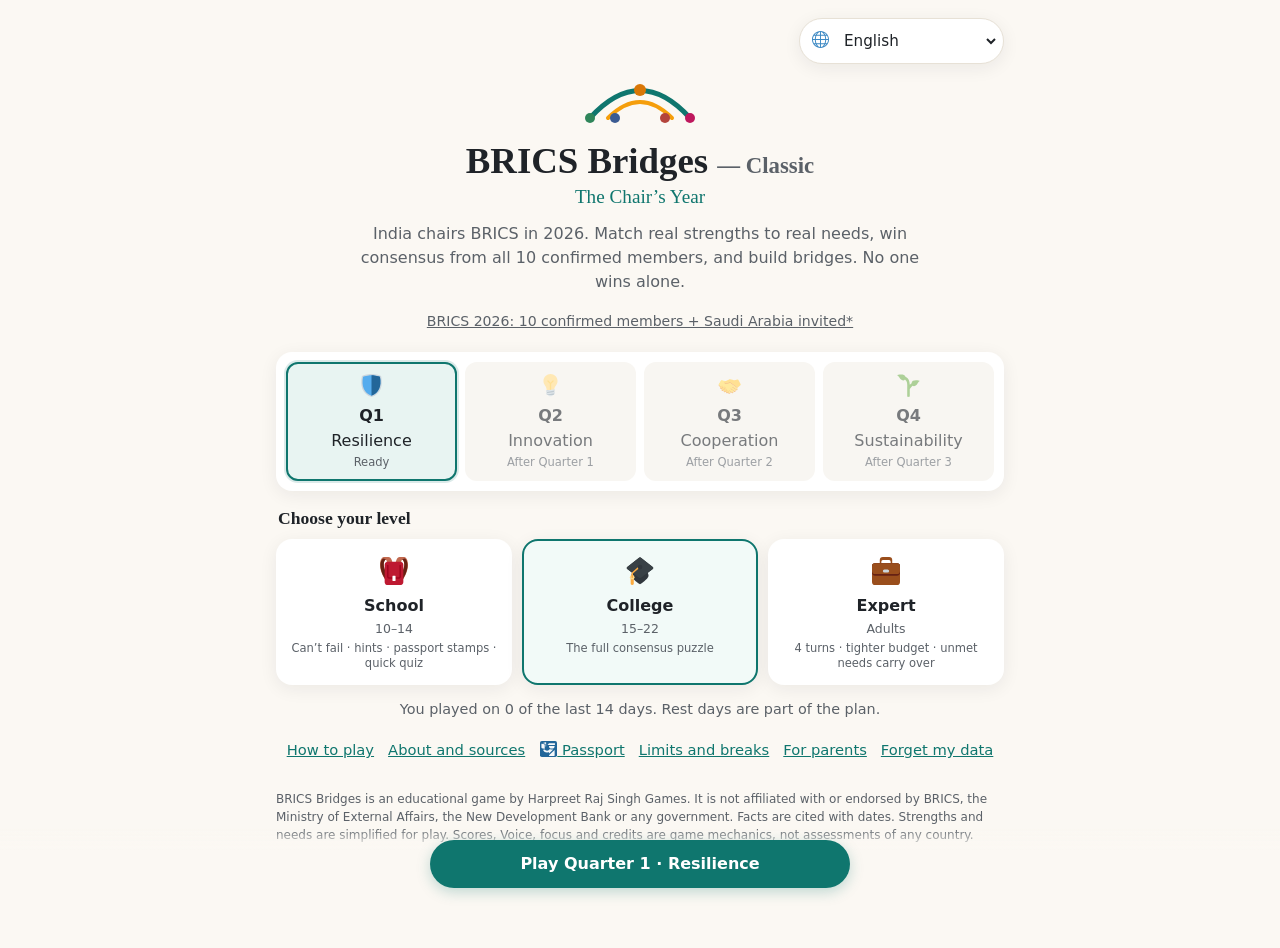
==== games/brics-bridges-classic/index.html @ f28b08df "HRS Games 1.7.0: BRICS Bridges — Classic (v0.3.0) — cooperative BRICS chairship strategy, 4 quarters" ====
<!doctype html>
<html lang="en">
<head>
<meta charset="utf-8">
<meta name="viewport" content="width=device-width,initial-scale=1,viewport-fit=cover">
<meta name="color-scheme" content="light only">
<meta name="theme-color" content="#fbf8f3">
<!-- seo:start (generated by tools/seo.js) -->
<title>BRICS Bridges — Classic | The Chair's Year: a cooperative BRICS strategy game by Harpreet Raj Singh</title>
<meta name="description" content="BRICS Bridges — Classic is a free educational strategy game by Harpreet Raj Singh about India's 2026 BRICS chairship. Play four quarters (Resilience, Innovation, Cooperation, Sustainability): match real strengths of the 10 members and one invited country to real needs, fund shared projects, win consensus, then compare your year with the real New Delhi Declaration. School, College or Expert level, 9 languages. No ads, no data collected. Works offline.">
<meta name="author" content="Harpreet Raj Singh">
<meta name="robots" content="index,follow,max-image-preview:large">
<link rel="canonical" href="https://harijim.github.io/hrs-games/games/brics-bridges-classic/">
<meta property="og:type" content="website">
<meta property="og:site_name" content="Harpreet Raj Singh Games">
<meta property="og:locale" content="en_IN">
<meta property="og:title" content="BRICS Bridges — Classic | The Chair's Year: a cooperative BRICS strategy game by Harpreet Raj Singh">
<meta property="og:description" content="BRICS Bridges — Classic is a free educational strategy game by Harpreet Raj Singh about India's 2026 BRICS chairship. Play four quarters (Resilience, Innovation, Cooperation, Sustainability): match real strengths of the 10 members and one invited country to real needs, fund shared projects, win consensus, then compare your year with the real New Delhi Declaration. School, College or Expert level, 9 languages. No ads, no data collected. Works offline.">
<meta property="og:url" content="https://harijim.github.io/hrs-games/games/brics-bridges-classic/">
<meta property="og:image" content="https://harijim.github.io/hrs-games/assets/og/brics-bridges-classic-og-1200x630.jpg">
<meta property="og:image:type" content="image/jpeg">
<meta property="og:image:width" content="1200">
<meta property="og:image:height" content="630">
<meta property="og:image:alt" content="BRICS Bridges — Classic: The Chair's Year, a cooperative BRICS strategy game by Harpreet Raj Singh, bridges between ten countries">
<meta name="twitter:card" content="summary_large_image">
<meta name="twitter:title" content="BRICS Bridges — Classic | The Chair's Year: a cooperative BRICS strategy game by Harpreet Raj Singh">
<meta name="twitter:description" content="BRICS Bridges — Classic is a free educational strategy game by Harpreet Raj Singh about India's 2026 BRICS chairship. Play four quarters (Resilience, Innovation, Cooperation, Sustainability): match real strengths of the 10 members and one invited country to real needs, fund shared projects, win consensus, then compare your year with the real New Delhi Declaration. School, College or Expert level, 9 languages. No ads, no data collected. Works offline.">
<meta name="twitter:image" content="https://harijim.github.io/hrs-games/assets/og/brics-bridges-classic-og-1200x630.jpg">
<meta name="twitter:image:alt" content="BRICS Bridges — Classic: The Chair's Year, a cooperative BRICS strategy game by Harpreet Raj Singh, bridges between ten countries">
<script type="application/ld+json">{"@context":"https://schema.org","@graph":[{"@type":["VideoGame","SoftwareApplication"],"@id":"https://harijim.github.io/hrs-games/games/brics-bridges-classic/#game","name":"BRICS Bridges — Classic","alternateName":"BRICS Bridges: The Chair's Year (Classic edition)","url":"https://harijim.github.io/hrs-games/games/brics-bridges-classic/","description":"BRICS Bridges — Classic is a free educational strategy game by Harpreet Raj Singh about India's 2026 BRICS chairship. Play four quarters (Resilience, Innovation, Cooperation, Sustainability): match real strengths of the 10 members and one invited country to real needs, fund shared projects, win consensus, then compare your year with the real New Delhi Declaration. School, College or Expert level, 9 languages. No ads, no data collected. Works offline.","image":"https://harijim.github.io/hrs-games/assets/og/brics-bridges-classic-og-1200x630.jpg","author":{"@id":"https://harijim.github.io/hrs-games/#harpreet-raj-singh"},"creator":{"@id":"https://harijim.github.io/hrs-games/#harpreet-raj-singh"},"publisher":{"@id":"https://harijim.github.io/hrs-games/#harpreet-raj-singh"},"genre":["Strategy","Cooperative","Educational"],"gamePlatform":["Web browser","Android","iOS (Add to Home Screen)"],"operatingSystem":"Any (web browser), Android","applicationCategory":"GameApplication","applicationSubCategory":"Educational strategy game","playMode":"SinglePlayer","inLanguage":["en","hi","pt","ru","zh-Hans","ar","am","fa","id"],"isAccessibleForFree":true,"educationalUse":"Edutainment","about":["BRICS","India's 2026 BRICS chairship","International cooperation","Resilience","Innovation","Sustainability","Viksit Bharat 2047"],"keywords":"educational games, edutainment, BRICS, BRICS Bridges, Classic, Harpreet Raj Singh","offers":{"@type":"Offer","price":"0","priceCurrency":"INR","availability":"https://schema.org/InStock"},"isPartOf":{"@id":"https://harijim.github.io/hrs-games/#website"},"version":"0.3.0","audience":[{"@type":"EducationalAudience","educationalRole":"student","audienceType":"School (ages 10–14)"},{"@type":"EducationalAudience","educationalRole":"student","audienceType":"College (ages 15–22)"},{"@type":"Audience","audienceType":"Adults / experts"}]},{"@type":"Person","@id":"https://harijim.github.io/hrs-games/#harpreet-raj-singh","name":"Harpreet Raj Singh","email":"mailto:harpreetrajsingh1@gmail.com","url":"https://harijim.github.io/hrs-games/about.html"},{"@type":"BreadcrumbList","itemListElement":[{"@type":"ListItem","position":1,"name":"Harpreet Raj Singh Games","item":"https://harijim.github.io/hrs-games/"},{"@type":"ListItem","position":2,"name":"BRICS Bridges — Classic","item":"https://harijim.github.io/hrs-games/games/brics-bridges-classic/"}]}]}</script>
<!-- seo:end -->
<!-- ios:start (generated by tools/build.js) -->
<meta name="mobile-web-app-capable" content="yes">
<meta name="apple-mobile-web-app-capable" content="yes">
<meta name="apple-mobile-web-app-status-bar-style" content="default">
<meta name="apple-mobile-web-app-title" content="BRICS Classic">
<meta name="format-detection" content="telephone=no">
<!-- ios:end -->
<meta name="hrs-langs" content="en,hi,pt,ru,zh-Hans,ar,am,fa,id">
<link rel="manifest" href="../../manifest.webmanifest">
<link rel="icon" href="../../assets/icons/icon.svg" type="image/svg+xml">
<link rel="apple-touch-icon" sizes="180x180" href="../../assets/icons/apple-touch-icon-180.png">
<link rel="stylesheet" href="../../css/hrs-common.css">
<link rel="stylesheet" href="../../css/hrs-wellbeing.css">
<style>/* BRICS Bridges · posh light house style. Accent: teal #0f766e, saffron #f59e0b, navy #1e3a5f */
:root{--bg:#fbf8f3;--card:#fff;--ink:#1f2328;--muted:#5b6168;--line:#e7e1d6;--acc:#0f766e;--acc2:#f59e0b;--navy:#1e3a5f;--ok:#15803d;--bad:#b42318;--warn:#b45309;--r:16px;--sh:0 4px 18px rgba(31,35,40,.07);
  --head:Fraunces,'Fraunces',Georgia,'Times New Roman',serif;--body:system-ui,-apple-system,'Segoe UI',Roboto,'Noto Sans','Noto Sans Devanagari','Noto Sans Arabic','Noto Sans Ethiopic','Noto Serif Ethiopic','PingFang SC','Microsoft YaHei','Noto Sans CJK SC',sans-serif}
*{box-sizing:border-box}
html,body{margin:0;background:var(--bg);color:var(--ink);font:16px/1.5 var(--body);-webkit-text-size-adjust:100%}
body{min-height:100vh;padding-bottom:calc(84px + env(safe-area-inset-bottom))}
h1,h2,h3{font-family:var(--head);font-weight:600;line-height:1.2;margin:.3em 0}
button{font:inherit;color:inherit}
a{color:var(--acc)}
.sr{position:absolute;width:1px;height:1px;overflow:hidden;clip:rect(0 0 0 0)}
.muted{color:var(--muted)} .small{font-size:.85rem}
.mech{display:inline-block;font:600 .66rem/1.4 var(--body);letter-spacing:.02em;text-transform:uppercase;color:#6b5a2e;background:#f6edd6;border-radius:6px;padding:1px 6px;vertical-align:middle;white-space:nowrap}
.src{display:inline-block;font-size:.78rem;color:var(--acc);background:#e8f4f2;border-radius:999px;padding:1px 8px;text-decoration:none;white-space:nowrap;max-width:100%;overflow:hidden;text-overflow:ellipsis;vertical-align:middle}
.note{background:#f4f1ea;border-radius:12px;padding:10px 12px;font-size:.92rem}
.disc{font-size:.75rem;color:var(--muted);margin-top:18px}
.card{background:var(--card);border-radius:var(--r);box-shadow:var(--sh);padding:14px 16px;margin:12px 0}
.okbox,.warnbox,.badbox{border-radius:12px;padding:10px 12px;margin:8px 0;font-size:.95rem}
.okbox{background:#e9f7ef;color:#14532d}.warnbox{background:#fff4e0;color:#7c3d06}.badbox{background:#fdecea;color:#7a1a12}
/* buttons */
.cta{position:fixed;left:0;right:0;bottom:0;z-index:20;display:flex;gap:10px;justify-content:center;padding:12px 16px calc(12px + env(safe-area-inset-bottom));background:linear-gradient(to top,var(--bg) 70%,rgba(251,248,243,0))}
.btn{border:0;border-radius:999px;min-height:48px;padding:12px 22px;background:var(--acc);color:#fff;font-weight:700;cursor:pointer;box-shadow:0 4px 14px rgba(15,118,110,.25);flex:0 1 auto;max-width:420px}
.cta .btn:last-child{flex:1 1 auto}
.btn.ghost{background:#fff;color:var(--ink);box-shadow:inset 0 0 0 1.5px var(--line);flex:0 0 auto}
.btn.warn{background:var(--warn)}
.btn:disabled{opacity:.5;cursor:default}
.btn:focus-visible,.lnk:focus-visible,.scard:focus-visible,.proj:focus-visible,g[data-act]:focus-visible,.consult:focus-visible{outline:3px solid var(--acc2);outline-offset:2px}
.lnk{background:none;border:0;color:var(--acc);text-decoration:underline;padding:10px 6px;min-height:44px;cursor:pointer;font-size:.92rem}
.icon{border:0;background:#fff;box-shadow:var(--sh);width:44px;height:44px;border-radius:50%;font-size:1.6rem;line-height:1;cursor:pointer}
/* title */
.title,.endq{max-width:760px;margin:0 auto;padding:22px 16px 8px}
.hero{text-align:center}.logo{width:120px;height:60px}
.hero h1{font-size:2.3rem;margin:.1em 0 0}.sub{margin:0;color:var(--acc);font-family:var(--head);font-size:1.2rem}
.pitch{max-width:560px;margin:10px auto;color:var(--muted)}
.quarters{display:grid;grid-template-columns:repeat(4,minmax(0,1fr));gap:8px;padding:10px}
@media (max-width:480px){.quarters{grid-template-columns:repeat(2,minmax(0,1fr))}}
.q{display:flex;flex-direction:column;align-items:center;text-align:center;border-radius:12px;padding:8px 4px;font-size:.85rem;gap:1px;min-width:0;overflow-wrap:anywhere;hyphens:auto}
.q.ready{background:#e8f4f2}.q.locked{opacity:.6;background:#f4f1ea}.q .qe{font-size:1.3rem}.q small{color:var(--muted);font-size:.72rem}
.levels{border:0;padding:0;margin:14px 0;display:grid;grid-template-columns:repeat(3,1fr);gap:10px}
.levels legend{font-family:var(--head);font-weight:600;font-size:1.1rem;margin-bottom:8px}
.lv{position:relative;display:flex;flex-direction:column;align-items:center;text-align:center;gap:2px;background:#fff;border-radius:var(--r);box-shadow:var(--sh);padding:12px 8px;cursor:pointer;border:2px solid transparent;min-height:44px}
.lv.on{border-color:var(--acc);background:#f2faf8}.lv input{position:absolute;opacity:0;pointer-events:none}
.lv:focus-within{outline:3px solid var(--acc2);outline-offset:2px}
.lve{font-size:1.6rem}.lv small{color:var(--muted);font-size:.78rem}.lv .bl{font-size:.72rem;line-height:1.3}
.best{font-size:.72rem;background:#fff4e0;color:#7c3d06;border-radius:999px;padding:0 8px;margin-top:4px}
.rhythm{list-style:none;padding:0;margin:8px 0;color:var(--muted);font-size:.9rem;text-align:center}
.links{display:flex;flex-wrap:wrap;justify-content:center;gap:2px}
#parent-slot .hrswb-link{font-size:.92rem}
/* game bar */
.bar{position:sticky;top:0;z-index:15;display:flex;align-items:center;gap:8px;padding:8px 12px;background:rgba(251,248,243,.94);backdrop-filter:blur(6px);border-bottom:1px solid var(--line)}
.bar-t{flex:1;display:flex;flex-direction:column;line-height:1.2;min-width:0}.bar-t b{font-family:var(--head)}.bar-t small{color:var(--muted);font-size:.78rem;white-space:nowrap;overflow:hidden;text-overflow:ellipsis}
.chip{background:#fff;border-radius:999px;padding:6px 10px;box-shadow:var(--sh);font-weight:700;font-size:.9rem;white-space:nowrap}.chip.res{color:var(--acc)}
.steps{display:flex;list-style:none;margin:0;padding:6px 12px;gap:4px;overflow-x:auto;font-size:.74rem;color:var(--muted)}
.steps li{flex:1;text-align:center;padding:3px 4px;border-bottom:3px solid var(--line);white-space:nowrap}
.steps li.done{border-color:#99d5cc}.steps li.now{border-color:var(--acc);color:var(--ink);font-weight:700}
.game{max-width:1180px;margin:0 auto;padding:6px 12px;display:grid;gap:12px}
@media (min-width:900px){.game{grid-template-columns:minmax(320px,430px) 1fr;align-items:start}.left{position:sticky;top:110px}}
.left{background:#fff;border-radius:var(--r);box-shadow:var(--sh);padding:8px 10px}
/* council */
.council{display:block;width:100%;max-width:400px;margin:0 auto;max-height:38vh}
@media (min-width:900px){.council{max-height:none}}
.council .node{cursor:pointer}.council .disc{stroke:#fff;stroke-width:3}
.council .code{fill:#fff;font:700 12px var(--body);pointer-events:none}
.council .ring{fill:none;stroke:var(--acc2);stroke-width:3;stroke-dasharray:4 3}
.council .pick .disc{stroke:var(--acc);stroke-width:4}
.council .block .disc{stroke:var(--bad);stroke-width:4}
.council .obs{opacity:.75}
.council .von{fill:var(--acc)}.council .voff{fill:#dcd5c8}
.council .br-old{fill:none;stroke:var(--acc2);stroke-width:3;opacity:.75;stroke-linecap:round}
.council .br-new{fill:none;stroke:var(--acc);stroke-width:3;stroke-dasharray:6 5;stroke-linecap:round;animation:dash 1.2s linear infinite}
@keyframes dash{to{stroke-dashoffset:-22}}
.council .c-e{font-size:34px}.council .c-t{font:600 13px var(--head);fill:var(--ink)}.council .c-s{font-size:11px;fill:var(--muted)}
.strip{border-top:1px solid var(--line);margin-top:4px;padding-top:6px;font-size:.82rem}
.strip-h{display:flex;align-items:center;gap:6px;justify-content:space-between}
.meters{display:grid;grid-template-columns:repeat(4,1fr);gap:8px;margin:4px 0}
.meter span{font-size:.74rem;color:var(--muted)}.meter .mbar{height:7px;background:#efe9de;border-radius:9px;overflow:hidden}
.meter .mbar i{display:block;height:100%;background:linear-gradient(90deg,#f59e0b,#15803d);border-radius:9px;transition:width .6s}
.strip-real{margin:4px 0 2px;font-size:.74rem;color:var(--muted)}
/* panel */
.panel{background:#fff;border-radius:var(--r);box-shadow:var(--sh);padding:14px 16px;min-width:0}
.ph{font-size:1.25rem;display:flex;flex-wrap:wrap;align-items:baseline;gap:8px}.ph small{font:500 .82rem var(--body);color:var(--muted)}
.badge{display:inline-flex;align-items:center;justify-content:center;width:30px;height:30px;border-radius:50%;background:var(--c);color:#fff;font:700 .72rem var(--body);flex:0 0 auto;position:relative}
.badge.lg{width:44px;height:44px;font-size:.9rem}.badge i{font-style:normal;position:absolute;top:-2px;inset-inline-end:-2px;font-size:.8rem}
.tag{display:inline-flex;align-items:center;gap:2px;background:#f4f1ea;border-radius:999px;padding:1px 7px;font-size:.85rem;white-space:nowrap}
.tag b{font-size:.78rem}.tag.hit{background:#e8f4f2;box-shadow:inset 0 0 0 1.5px #99d5cc}
.challenge .ch-h{display:flex;gap:12px;align-items:center}.challenge h2{font-size:1.45rem;margin:0}.challenge small{color:var(--muted)}
.lead{margin:12px 0 8px}
.needs{display:flex;flex-wrap:wrap;gap:6px;margin:6px 0}
.need{display:inline-flex;align-items:center;gap:4px;background:#faf7f1;border:1.5px solid var(--line);border-radius:12px;padding:3px 8px}
.need b{font-size:.85rem}.need.part{border-color:#f5c26b;background:#fff8ea}.need.full{border-color:#86d0a5;background:#effaf3}
.need .carry{font-size:.68rem;color:var(--warn)}
.fact{background:#f7f5ef;border-inline-start:4px solid var(--acc2);border-radius:8px;padding:8px 12px}
.india{background:#fff6e8;border-radius:8px;padding:8px 12px}
.hint{color:var(--acc);font-weight:600}
.agenda{margin:10px 0}.agenda summary{cursor:pointer;color:var(--acc);font-weight:600;min-height:32px}
.cards{display:grid;grid-template-columns:repeat(auto-fill,minmax(250px,1fr));gap:10px;margin-top:8px}
.scard,.proj{display:flex;flex-direction:column;gap:6px;text-align:start;background:#fff;border:2px solid var(--line);border-radius:14px;padding:10px 12px;cursor:pointer;min-height:44px;transition:border-color .15s,box-shadow .15s}
.scard.on,.proj.on{border-color:var(--acc);box-shadow:0 0 0 3px rgba(15,118,110,.15);background:#f6fbfa}
.scard.glow{box-shadow:0 0 0 3px rgba(245,158,11,.25)}
.scard.on.glow{box-shadow:0 0 0 3px rgba(15,118,110,.2)}
.sc-h{display:flex;align-items:center;gap:8px}.sc-h>span:nth-child(2){flex:1;display:flex;flex-direction:column;line-height:1.25;min-width:0}.sc-h small{color:var(--muted);font-size:.75rem}
.sc-tags{display:flex;gap:3px;flex-wrap:wrap;justify-content:flex-end}
.sc-f{font-size:.84rem;color:#3d434a;line-height:1.4}
.warnline{font-size:.8rem;color:var(--warn);font-weight:600}
.projects{display:grid;gap:10px;margin-top:8px}
@media (min-width:640px){.projects{grid-template-columns:1fr 1fr}}
.proj:disabled{opacity:.55;cursor:default}
.pj-h{display:flex;align-items:center;gap:8px}.pj-h b{flex:1}.pe{font-size:1.4rem}.cost{font-weight:800;color:var(--navy);white-space:nowrap}
.pj-m{display:flex;flex-wrap:wrap;gap:4px;align-items:center}.sdg{font-size:.76rem;background:#e8eef7;color:var(--navy);border-radius:6px;padding:1px 6px}
.pj-f{font-size:.82rem;color:var(--muted)}.fnote{display:block;font-size:.76rem;margin-top:2px}.pj-n{font-size:.78rem;color:#3d434a;background:#f7f5ef;border-radius:8px;padding:4px 8px}
.proj.save{border-style:dashed}
.voters{list-style:none;padding:0;margin:8px 0;display:grid;gap:6px}
@media (min-width:1100px){.voters{grid-template-columns:1fr 1fr}}
.voters li{display:grid;grid-template-columns:auto auto 1fr auto;grid-template-areas:"m v w c";align-items:center;gap:8px;border:1.5px solid var(--line);border-radius:12px;padding:6px 8px}
.voters li.up{border-color:#bfe6d2}.voters li.down{border-color:#f5d39b}.voters li.bad{border-color:var(--bad);background:#fff5f4}
.mrow{grid-area:m;display:flex;align-items:center;gap:6px;background:none;border:0;padding:0;cursor:pointer;min-height:40px}.mn{font-weight:600;font-size:.9rem;white-space:nowrap}
.vv{grid-area:v;display:flex;align-items:center;gap:4px}.vv small{font-weight:700;font-size:.78rem;min-width:22px}
.why{grid-area:w;font-size:.76rem;color:var(--muted);min-width:0}
.consult{grid-area:c;border:1.5px solid var(--acc);background:#fff;color:var(--acc);border-radius:999px;padding:6px 12px;min-height:40px;font-size:.8rem;font-weight:700;cursor:pointer}
.consult.on{background:var(--acc);color:#fff}.consult:disabled{opacity:.35;cursor:default}
@media (max-width:420px){.voters li{grid-template-columns:auto 1fr auto;grid-template-areas:"m v c" "w w w"}.mn{font-size:.85rem}}
.pips{display:inline-flex;gap:2px;vertical-align:middle}.pips i{width:8px;height:8px;border-radius:50%;background:#dcd5c8}.pips i.on{background:var(--acc)}
.sdgs{display:flex;flex-wrap:wrap;gap:6px;align-items:center;margin:10px 0}.sdgc{background:#e8eef7;color:var(--navy);border-radius:8px;padding:2px 8px;font-size:.82rem;font-weight:600}
.stamp{display:flex;flex-direction:column;align-items:center;gap:2px;border:3px double #b45309;color:#7c3d06;border-radius:14px;padding:10px;margin:12px auto;max-width:260px;transform:rotate(-2deg);background:#fffaf0}
.quiz{background:#f2faf8;border-radius:12px;padding:10px 12px;margin-top:10px}.qa{display:flex;flex-wrap:wrap;gap:8px;margin-top:8px}
.qopt{border:1.5px solid var(--line);background:#fff;border-radius:999px;padding:8px 14px;min-height:44px;cursor:pointer}
.qopt.right{border-color:var(--ok);background:#e9f7ef}.qopt.wrong{border-color:#f5c26b;background:#fff8ea}.qopt:disabled{cursor:default}
.quiz .why{font-size:.92rem;margin:8px 0 0}
/* end */
.endq h1{text-align:center;font-size:2rem}.endq .sub{text-align:center}
.big{display:flex;flex-direction:column;align-items:center;margin:10px 0}.big span{color:var(--muted)}.big b{font:700 3.2rem var(--head);color:var(--acc)}.big em{color:#7c3d06;background:#fff4e0;border-radius:999px;padding:2px 10px;font-style:normal;font-weight:700}
.grid3{display:grid;grid-template-columns:repeat(3,1fr);gap:8px;text-align:center}.grid3>div{background:#fff;border-radius:12px;box-shadow:var(--sh);padding:10px 4px;display:flex;flex-direction:column}.grid3 b{font-size:1.4rem}.grid3 small{color:var(--muted)}
.endq .left{margin:12px 0}
.passport{background:#fffaf0;border:2px dashed #e7c48a;border-radius:14px;padding:10px;margin:12px 0}.passport>div{display:flex;flex-wrap:wrap;gap:10px;margin-top:6px}
.stampmini{display:flex;flex-direction:column;align-items:center;font-size:.72rem}
/* sheet */
.bb-sheet{position:fixed;inset:0;z-index:50;background:rgba(20,24,28,.45);display:flex;align-items:flex-end;justify-content:center}
.bb-sheet-box{position:relative;background:#fff;width:100%;max-width:560px;max-height:88vh;overflow:auto;border-radius:20px 20px 0 0;padding:18px 18px calc(18px + env(safe-area-inset-bottom));outline:none}
.bb-sheet-box.wide{max-width:760px}
@media (min-width:700px){.bb-sheet{align-items:center}.bb-sheet-box{border-radius:20px}}
.bb-sheet .x{position:absolute;top:8px;inset-inline-end:8px;width:44px;height:44px;border:0;background:#f4f1ea;border-radius:50%;cursor:pointer}
.bb-sheet h2{padding-inline-end:44px}
.mini{border:1px solid var(--line);border-radius:12px;padding:8px 10px;margin:6px 0}.mini p{margin:4px 0;font-size:.9rem}
.how li{margin:6px 0}.srcs{font-size:.8rem;padding-inline-start:18px}.srcs a{word-break:break-all}
img.emoji{height:1.1em;width:1.1em;vertical-align:-.15em}
@media (prefers-reduced-motion:reduce){*{animation:none!important;transition:none!important}}
html.hrs-reduce-motion *{animation:none!important;transition:none!important}

/* ---------- v0.2: languages, right-to-left, invited guest ---------- */
/* Fonts: system fonts only (works offline). Fraunces/Georgia have no Devanagari, CJK, Arabic or Ethiopic glyphs, so each script gets its own stack. */
html:lang(hi){--head:'Noto Serif Devanagari','Noto Sans Devanagari','Nirmala UI','Kohinoor Devanagari',Mangal,serif;--body:'Noto Sans Devanagari','Nirmala UI','Kohinoor Devanagari',Mangal,system-ui,sans-serif}
html:lang(zh-Hans){--head:'Noto Serif CJK SC','Songti SC','Noto Sans CJK SC','PingFang SC','Microsoft YaHei',serif;--body:'PingFang SC','Microsoft YaHei','Noto Sans CJK SC','Hiragino Sans GB','Source Han Sans SC',system-ui,sans-serif}
html:lang(ar){--head:'Noto Naskh Arabic','Noto Sans Arabic','Segoe UI',Tahoma,'Geeza Pro',serif;--body:'Noto Sans Arabic','Noto Naskh Arabic','Segoe UI',Tahoma,'Geeza Pro',sans-serif}
html:lang(fa){--head:Vazirmatn,'Noto Naskh Arabic','Noto Sans Arabic',Tahoma,serif;--body:Vazirmatn,'Noto Sans Arabic','Noto Naskh Arabic','Segoe UI',Tahoma,sans-serif}
html:lang(am){--head:'Noto Serif Ethiopic','Noto Sans Ethiopic',Nyala,Ebrima,'Abyssinica SIL',serif;--body:'Noto Sans Ethiopic','Noto Serif Ethiopic',Nyala,Ebrima,'Abyssinica SIL',system-ui,sans-serif}
html:lang(ru) body,html:lang(pt) body,html:lang(id) body{hyphens:auto}
html:lang(ar) body,html:lang(fa) body,html:lang(am) body,html:lang(hi) body{line-height:1.65}
html:lang(zh-Hans) .mech,html:lang(ar) .mech,html:lang(fa) .mech{letter-spacing:0;text-transform:none}
.council text{font-family:var(--body)}
[dir=rtl] .icon.back{transform:scaleX(-1)}
[dir=rtl] .meter .mbar i{background:linear-gradient(270deg,#f59e0b,#15803d)} /* RTL: bars and pips fill from the right */
[dir=rtl] .fact{border-inline-start:4px solid var(--acc2)}
.src{unicode-bidi:isolate}
.topline{display:flex;justify-content:flex-end;margin:-4px 0 4px}
.langpick{display:inline-flex;align-items:center;gap:6px;background:#fff;border:1.5px solid var(--line);border-radius:999px;padding:2px 4px 2px 10px;box-shadow:var(--sh)}
[dir=rtl] .langpick{padding:2px 10px 2px 4px}
.langpick select{appearance:auto;border:0;background:transparent;font:500 .95rem var(--body);color:var(--ink);min-height:40px;padding:0 4px;cursor:pointer;max-width:60vw}
.langpick:focus-within{outline:3px solid var(--acc2);outline-offset:2px}
.count{margin:.2em 0 0}.countbtn{font-size:.88rem;color:var(--muted);padding:4px 6px;min-height:36px}
.mt{text-align:center;margin:6px 0}
/* Saudi Arabia: invited guest, membership not confirmed */
.council .guest .disc{stroke:var(--muted);stroke-width:2.5;stroke-dasharray:4 3;fill-opacity:.55}
.council .inv{font:600 9.5px var(--body);fill:var(--muted);pointer-events:none}
.council .br-guest{stroke-dasharray:3 5;opacity:.6}
.badge.guest{opacity:.75;outline:2px dashed var(--muted);outline-offset:1px}
.guestcard{border-style:dashed}
.guestline{font-size:.78rem;color:var(--muted);font-weight:600}
.guestnote{font-size:.88rem}
.guestcons{display:flex;gap:8px;align-items:center;margin-top:10px}

/* country codes stay LTR inside RTL layouts (SA* not *SA) */
.council .code,.badge{direction:ltr;unicode-bidi:isolate}
/* v0.3: quarter picker, twists, extra strip meter, year summary */
.title h1 .ed{font-weight:600;color:var(--muted);font-size:.62em;white-space:nowrap}
button.q{font:inherit;color:inherit;border:2px solid transparent;cursor:pointer}
button.q:disabled{cursor:default}
.q.open{background:#e8f4f2}.q.done,.q.doneToday{background:#eef6e9}.q.tomorrow{background:#fdf3e2;opacity:.85}
.q.sel{border-color:#0f766e;box-shadow:0 0 0 2px rgba(15,118,110,.15)}
.q.open:focus-visible{outline:3px solid #f59e0b;outline-offset:2px}
.yearline{text-align:center;margin:8px 0}
.btn.small{padding:8px 14px;font-size:.92rem;min-height:40px}
.twist{background:#f3f0ff;border:1px solid #d9d0fb;border-radius:12px;padding:8px 12px;margin:10px 0}.twist p{margin:4px 0}
.twl{font-size:.85rem;margin:6px 0;padding:6px 10px;border-radius:10px;background:#f4f1ea;color:#57534e}.twl.on{background:#e8f4f2;color:#115e59;font-weight:600}
.xmeter{margin-top:6px}.xmeter .mbar i{background:linear-gradient(90deg,#6d28d9,#0f766e)}
.gw{margin:4px 0}.gw .mbar{height:7px;background:#efe9de;border-radius:9px;overflow:hidden}.gw .mbar i{display:block;height:100%;background:#15803d;border-radius:9px}.gw small{font-size:.72rem;color:var(--muted)}
.para{color:var(--muted);font-size:.75em;unicode-bidi:isolate}
.year .yq h3{margin:0 0 6px}.ycols{display:grid;grid-template-columns:1fr 1fr;gap:12px}.ycols h4{margin:0 0 4px;font-size:.85rem;color:var(--muted);text-transform:uppercase;letter-spacing:.03em}
.ycols p{margin:3px 0}.ycols ul{margin:0;padding-inline-start:18px}
@media (max-width:520px){.ycols{grid-template-columns:1fr}}
.proj .cost s{color:var(--muted);font-weight:400}
[dir=rtl] .xmeter .mbar i{background:linear-gradient(270deg,#6d28d9,#0f766e)}
[dir=rtl] .gw .mbar i{margin-inline-start:0}
</style>
</head>
<body>
<div id="app"></div>
<div id="bb-live" class="sr" aria-live="polite"></div>
<noscript><p style="padding:20px">BRICS Bridges — Classic needs JavaScript.</p></noscript>
<script>window.HRS_GAMES=true /* inside HRS Games: the app owns language */</script>
<script src="../../js/capacitor.js"></script>
<script src="../../js/twemoji.min.js"></script>
<script src="../../js/hrs-common.js"></script>
<script src="../../js/hrs-wellbeing.js"></script>
<script src="../../js/hrs-wellbeing-langs.js"></script>
<script>/* BRICS Bridges: data (facts + sources). Facts are real and cited; mechanics are labelled in the UI.
   Items with verify:true must be re-checked against a primary source before release (DESIGN.md §10). */
(function (root) {
'use strict';
// Saudi Arabia: 'invited' (default, Harpreet's decision 23 Oct 2026): shown as an invited guest whose cards can help,
// with no Voice, no focus and no challenge turn, and not part of the consensus check. 'member' restores a full seat (DESIGN.md §4.3).
const SAUDI_SEAT = 'invited';

const TAGS = {
  water:  { e: '💧', n: 'Water',          sdg: [6] },
  food:   { e: '🌾', n: 'Food',           sdg: [2] },
  health: { e: '🩺', n: 'Health',         sdg: [3] },
  warn:   { e: '📡', n: 'Early warning',  sdg: [13] },
  infra:  { e: '🏗️', n: 'Infrastructure', sdg: [9, 11] },
  energy: { e: '⚡', n: 'Energy',         sdg: [7] },
  digital:{ e: '💻', n: 'Digital',        sdg: [9] },
  skills: { e: '🎓', n: 'Skills',         sdg: [4] },
  trade:  { e: '🚢', n: 'Trade links',    sdg: [17] },
  nature: { e: '🌳', n: 'Nature',         sdg: [15] },
};
const TAG_KEYS = Object.keys(TAGS);

// Official order: founders, then 2024 and 2025 joiners (brics2026.gov.in). Colours are neutral, not flag colours.
const MEMBERS = [
  { id: 'BR', name: 'Brazil',       joined: 'Founder (2009)', col: '#2f855a', ndb: true },
  { id: 'RU', name: 'Russia',       joined: 'Founder (2009)', col: '#3b5b92', ndb: true, ndbNote: 'The NDB put new transactions in Russia on hold on 3 March 2022.', ndbSrc: 'https://www.ndb.int/news/a-statement-by-the-new-development-bank/' },
  { id: 'IN', name: 'India',        joined: 'Founder (2009) · Chair 2026', col: '#d97706', ndb: true },
  { id: 'CN', name: 'China',        joined: 'Founder (2009)', col: '#b4443c', ndb: true },
  { id: 'ZA', name: 'South Africa', joined: '2010',           col: '#7c5c2e', ndb: true },
  { id: 'EG', name: 'Egypt',        joined: '2024',           col: '#a16207', ndb: true },
  { id: 'ET', name: 'Ethiopia',     joined: '2024',           col: '#4d7c0f', ndb: false, ndbStatus: 'a prospective NDB member' },
  { id: 'IR', name: 'Iran',         joined: '2024',           col: '#0e7490', ndb: false, ndbStatus: 'not an NDB member' },
  { id: 'SA', name: 'Saudi Arabia', joined: 'Invited (2023) · membership not confirmed', col: '#15803d', ndb: false, ndbStatus: 'not an NDB member', footnote: true },
  { id: 'AE', name: 'UAE',          joined: '2024',           col: '#6d28d9', ndb: true },
  { id: 'ID', name: 'Indonesia',    joined: '2025',           col: '#be185d', ndb: false, ndbStatus: 'not an NDB member' },
];
const SAUDI_NOTE = 'Saudi Arabia was invited to join BRICS in 2023. Indian and BRICS official sources, such as India’s 2026 chairship website, list it among the members. Saudi Arabia has not publicly confirmed its membership and took part in the 2026 summit as an invited country. This game shows it as an invited guest: its strengths can help, but it is not part of the consensus check.';
const SAUDI_SRC = [{ srcName: 'brics2026.gov.in', src: 'https://www.brics2026.gov.in/about-us/' }, { srcName: 'Indian Express explainer', src: 'https://indianexpress.com/article/explained/saudi-arabia-brics-membership-status-10878467/' }, { srcName: 'Arab News, Sep 2026', src: 'https://www.arabnews.com/saudi-arabia/how-saudi-arabia-benefited-from-engaging-with-brics-at-india-summit-3001498' }];

// Two neutral, shareable strengths per member. tags give 1 need point each.
const CARDS = [
  { id: 'BR1', m: 'BR', title: 'Tropical farm science', tags: ['food'], qt: { 3: ['food', 'trade'] }, fact: 'Brazil’s farm research agency Embrapa developed the soil and crop methods that made the Cerrado savanna one of the world’s big farming regions.', srcName: 'Embrapa Cerrados', src: 'https://www.embrapa.br/web/cerrados/apresentacao' },
  { id: 'BR2', m: 'BR', title: 'Hydropower and bio-ethanol', tags: ['energy', 'water'], fact: 'Brazil gets most of its electricity from renewables, led by hydropower reservoirs, and is a pioneer of sugarcane ethanol fuel.', srcName: 'IEA: Brazil', src: 'https://www.iea.org/countries/brazil', verify: true },
  { id: 'RU1', m: 'RU', title: 'Wheat for the world', tags: ['food'], qt: { 3: ['food', 'trade'] }, fact: 'Russia is the world’s largest wheat exporter: about 43–45 million tonnes, roughly a fifth of global wheat trade, forecast for 2025/26.', srcName: 'USDA ERS Wheat Outlook, Sep 2025', src: 'https://www.ers.usda.gov/media/10752/whs-25i.pdf' },
  { id: 'RU2', m: 'RU', title: 'Power-plant builders', tags: ['energy', 'infra'], fact: 'Russian engineers build nuclear plants abroad, including the Kudankulam plant in Tamil Nadu, India.', srcName: 'World Nuclear Association: India', src: 'https://world-nuclear.org/information-library/country-profiles/countries-g-n/india' },
  { id: 'IN1', m: 'IN', title: 'Affordable medicines', tags: ['health'], qt: { 3: ['health', 'trade'] }, fact: 'India supplies about 20% of the world’s generic medicines by volume, earning it the name “pharmacy of the world”.', srcName: 'PIB', src: 'https://pib.gov.in/PressNoteDetails.aspx?ModuleId=3&NoteId=157889' },
  { id: 'IN2', m: 'IN', title: 'Cyclone warning and shelters', tags: ['warn', 'infra'], fact: 'Before Cyclone Phailin (2013), Odisha moved about 1 million people to shelters. 44 people died, compared with about 10,000 in the 1999 super cyclone.', srcName: 'Govt of Odisha, ADB and World Bank damage assessment (Dec 2013)', src: 'https://documents1.worldbank.org/curated/en/168471468257979992/pdf/838860WP0P14880Box0382116B00PUBLIC0.pdf' },
  { id: 'CN1', m: 'CN', title: 'Solar panel manufacturing', tags: ['energy'], fact: 'China’s share of every main stage of solar PV manufacturing is above 80%, which has made solar panels much cheaper worldwide.', srcName: 'IEA: Solar PV Global Supply Chains', src: 'https://www.iea.org/reports/solar-pv-global-supply-chains/executive-summary' },
  { id: 'CN2', m: 'CN', title: 'Rail and big construction', tags: ['infra'], qt: { 3: ['infra', 'trade'] }, fact: 'By December 2025 China’s high-speed rail network passed 50,000 km, more than the rest of the world combined.', srcName: 'Xinhua / Ministry of Transport, Dec 2025', src: 'https://english.news.cn/20251226/558786c99de5428b98a84c3ff93300e3/c.html' },
  { id: 'ZA1', m: 'ZA', title: 'Public-health programmes', tags: ['health'], fact: 'South Africa runs the world’s largest HIV treatment programme, with about 6.3 million people on antiretroviral therapy in 2024.', srcName: 'UNAIDS: South Africa', src: 'https://www.unaids.org/en/regionscountries/countries/southafrica' },
  { id: 'ZA2', m: 'ZA', title: 'Water-saving know-how', tags: ['water'], fact: 'In the 2018 drought Cape Town cut its water use by more than half, from about 1.2 billion to about 0.5 billion litres a day, and avoided “Day Zero”.', srcName: 'Princeton ISS case study', src: 'https://successfulsocieties.princeton.edu/publications/keeping-taps-running-how-cape-town-averted-day-zero-2017-2018' },
  { id: 'EG1', m: 'EG', title: 'Suez Canal shipping', tags: ['infra', 'food'], qt: { 3: ['trade', 'food'] }, fact: 'About 12% of world trade, including grain and fertiliser, passes through Egypt’s Suez Canal.', srcName: 'UNCTAD (2024)', src: 'https://unctad.org/system/files/non-official-document/cimem7-2024-ppt05ahmedelshazly_en.pdf' },
  { id: 'EG2', m: 'EG', title: 'Desert solar parks', tags: ['energy'], fact: 'Egypt’s Benban solar park near Aswan, about 1.65 GW, is one of the largest solar parks in the world.', srcName: 'IFC', src: 'https://www.ifc.org/en/stories/2010/benban-solar-park-egypt' },
  { id: 'ET1', m: 'ET', title: 'Green Legacy tree planting', tags: ['water', 'food'], qt: { 4: ['nature', 'water'] }, fact: 'Ethiopia’s Green Legacy Initiative reports more than 48 billion seedlings planted since 2019 to restore land and watersheds.', srcName: 'Green Legacy Initiative (official)', src: 'https://www.ethio-greenlegacy.et/' },
  { id: 'ET2', m: 'ET', title: 'Humanitarian air hub', tags: ['health', 'infra'], qt: { 3: ['trade', 'health'] }, fact: 'In 2020 an Addis Ababa air hub, run with the UN World Food Programme and Ethiopian Airlines, carried COVID-19 supplies to all 54 African countries.', srcName: 'WFP', src: 'https://www.wfp.org/news/wfp-launches-ethiopian-government-supported-air-hub-covid-19-response' },
  { id: 'IR1', m: 'IR', title: 'Qanat water engineering', tags: ['water'], fact: 'Iran’s qanats are ancient underground channels that carry water by gravity. The Persian Qanat is a UNESCO World Heritage site (2016).', srcName: 'UNESCO', src: 'https://whc.unesco.org/en/list/1506' },
  { id: 'IR2', m: 'IR', title: 'Earthquake engineering', tags: ['infra', 'warn'], fact: 'Iran’s International Institute of Earthquake Engineering and Seismology (IIEES, founded 1989) researches safer buildings and quake monitoring.', srcName: 'IIEES', src: 'https://www.iiees.ac.ir/en/', verify: true },
  { id: 'SA1', m: 'SA', title: 'Desalination at scale', tags: ['water'], fact: 'Saudi Arabia is the world’s largest producer of desalinated water: more than 16 million cubic metres a day.', srcName: 'Arab News', src: 'https://www.arabnews.com/business/saudi-arabia-leads-world-with-16m-cubic-meters-of-desalinated-water-daily-2647115' },
  { id: 'SA2', m: 'SA', title: 'Large solar plants', tags: ['energy'], fact: 'The 1.5 GW Sudair solar plant has been fully operating since January 2024.', srcName: 'Zawya / ACWA Power', src: 'https://www.zawya.com/en/projects/utilities/saudis-1.5gw-sudair-solar-pv-ipp-is-fully-operational-acwa-power-statement-441761' },
  { id: 'AE1', m: 'AE', title: 'Clean nuclear power', tags: ['energy'], fact: 'The UAE’s Barakah nuclear plant supplies about a quarter of the country’s electricity.', srcName: 'World Nuclear Association: UAE', src: 'https://world-nuclear.org/information-library/country-profiles/countries-t-z/united-arab-emirates' },
  { id: 'AE2', m: 'AE', title: 'Humanitarian logistics hub', tags: ['health', 'food'], qt: { 3: ['trade', 'food'] }, fact: 'Dubai Humanitarian, formerly International Humanitarian City, describes itself as the world’s largest humanitarian hub, with about 80 UN, NGO and other members.', srcName: 'Dubai Humanitarian', src: 'https://dubaihumanitarian.ae/about/' },
  { id: 'ID1', m: 'ID', title: 'Tsunami early warning', tags: ['warn'], fact: 'Indonesia’s InaTEWS, launched in 2008, can issue a tsunami warning about 5 minutes after a strong earthquake.', srcName: 'ReliefWeb / Govt of Indonesia', src: 'https://reliefweb.int/report/indonesia/indonesia-tsunami-early-warning-system-launched' },
  { id: 'ID2', m: 'ID', title: 'Geothermal power', tags: ['energy'], fact: 'Indonesia has the world’s second-largest geothermal power capacity, about 2,744 MW.', srcName: 'Antara', src: 'https://en.antaranews.com/news/380545/indonesia-ranks-second-globally-in-geothermal-energy-capacity' },
  // Quarters 2–4: new strengths. qt on a Q1 card above re-tags it for a later quarter (the fact stays the same).
  { id: 'BRd', m: 'BR', title: 'Pix instant payments', tags: ['digital'], fact: 'Brazil’s central bank launched Pix, a free instant-payment system, in November 2020. By 2025 it had more than 170 million users.', srcName: 'Banco Central do Brasil: Pix', src: 'https://www.bcb.gov.br/en/financialstability/pix_en', verify: true },
  { id: 'RUd', m: 'RU', title: 'GLONASS satellite navigation', tags: ['digital', 'warn'], fact: 'Russia runs GLONASS, one of the world’s four global satellite navigation systems, with full global coverage since 2011.', srcName: 'GLONASS information centre', src: 'https://www.glonass-iac.ru/en/about_glonass/', verify: true },
  { id: 'INd', m: 'IN', title: 'UPI and digital public infrastructure', tags: ['digital'], fact: 'India’s UPI lets anyone send money instantly from a phone. In 2025 it handled more than 20 billion payments in a single month.', srcName: 'NPCI UPI statistics', src: 'https://www.npci.org.in/what-we-do/upi/product-statistics', verify: true },
  { id: 'CNs', m: 'CN', title: 'Patents and research labs', tags: ['skills', 'digital'], fact: 'China receives more patent applications than any other country: about 1.6 million in 2023.', srcName: 'WIPO IP statistics', src: 'https://www.wipo.int/ipstats/en/', verify: true },
  { id: 'ZAs', m: 'ZA', title: 'Radio astronomy (MeerKAT)', tags: ['skills', 'digital'], fact: 'South Africa’s MeerKAT, 64 radio dishes in the Karoo, is a precursor of the Square Kilometre Array telescope, which South Africa co-hosts with Australia.', srcName: 'SARAO: MeerKAT', src: 'https://www.sarao.ac.za/science/meerkat/about-meerkat/' },
  { id: 'EGs', m: 'EG', title: 'Egyptian Knowledge Bank', tags: ['skills'], fact: 'The Egyptian Knowledge Bank, launched in 2016, gives everyone in Egypt free online access to research journals and learning resources.', srcName: 'Wikipedia (secondary; official site ekb.eg)', src: 'https://en.wikipedia.org/wiki/Egyptian_Knowledge_Bank', verify: true },
  { id: 'IRs', m: 'IR', title: 'Fertility and stem-cell research', tags: ['health', 'skills'], fact: 'Iran’s Royan Institute, founded in 1991, is known for research on fertility treatment and stem cells.', srcName: 'Royan Institute', src: 'https://royan.org/', verify: true },
  { id: 'AEs', m: 'AE', title: 'Hope Mars mission', tags: ['skills', 'digital'], fact: 'The UAE’s Hope probe reached orbit around Mars in February 2021, the first interplanetary mission by an Arab country.', srcName: 'Wikipedia: Emirates Mars Mission (secondary)', src: 'https://en.wikipedia.org/wiki/Emirates_Mars_Mission', verify: true },
  { id: 'IDd', m: 'ID', title: 'QRIS: one QR code for all', tags: ['digital'], fact: 'Indonesia’s QRIS, launched by Bank Indonesia in 2019, lets any shop accept payments from any app through one standard QR code.', srcName: 'Bank Indonesia: QRIS', src: 'https://www.bi.go.id/QRIS/default.aspx', verify: true },
  { id: 'SAs', m: 'SA', title: 'Research university (KAUST)', tags: ['skills', 'water'], fact: 'King Abdullah University of Science and Technology (KAUST), opened in 2009, researches desalination, solar energy and Red Sea science.', srcName: 'KAUST', src: 'https://www.kaust.edu.sa/en/about' },
  { id: 'INt', m: 'IN', title: 'ITEC training partnerships', tags: ['skills'], fact: 'Since 1964 India’s ITEC programme has trained more than 200,000 officials and professionals from about 160 partner countries.', srcName: 'ITEC, Ministry of External Affairs', src: 'https://www.itecgoi.in/', verify: true },
  { id: 'ZAt', m: 'ZA', title: 'Port of Durban', tags: ['trade', 'infra'], fact: 'Durban is one of Africa’s busiest container ports and a gateway for southern Africa’s trade.', srcName: 'Wikipedia: Port of Durban (secondary; Transnet)', src: 'https://en.wikipedia.org/wiki/Port_of_Durban', verify: true },
  { id: 'IRt', m: 'IR', title: 'North–South Transport Corridor', tags: ['trade', 'infra'], fact: 'In 2000 Iran, India and Russia agreed to build the International North–South Transport Corridor, a ship, rail and road route linking the Indian Ocean to Russia.', srcName: 'Wikipedia: INSTC (secondary)', src: 'https://en.wikipedia.org/wiki/International_North%E2%80%93South_Transport_Corridor', verify: true },
  { id: 'IDt', m: 'ID', title: 'Regional trade hub (ASEAN)', tags: ['trade', 'skills'], fact: 'Indonesia is a founding member of ASEAN (1967), and Jakarta hosts the ASEAN Secretariat.', srcName: 'ASEAN', src: 'https://asean.org/about-us/' },
  { id: 'INe', m: 'IN', title: 'International Solar Alliance', tags: ['energy', 'skills'], fact: 'India and France launched the International Solar Alliance in 2015. It is based in Gurugram and has more than 100 signatory countries.', srcName: 'International Solar Alliance', src: 'https://isa.int/', verify: true },
  { id: 'BRn', m: 'BR', title: 'Satellite forest monitoring', tags: ['nature', 'warn'], fact: 'Brazil’s space research institute INPE has measured Amazon deforestation by satellite every year since 1988 (the PRODES project).', srcName: 'Wikipedia: PRODES (secondary; INPE)', src: 'https://en.wikipedia.org/wiki/PRODES', verify: true },
  { id: 'RUn', m: 'RU', title: 'The world’s largest forests', tags: ['nature'], fact: 'Russia has the largest forest area of any country, about a fifth of all the world’s forests.', srcName: 'FAO Global Forest Resources Assessment', src: 'https://www.fao.org/forest-resources-assessment/en/' },
  { id: 'CNe', m: 'CN', title: 'Electric city buses', tags: ['energy', 'infra'], fact: 'In 2017 Shenzhen became the first big city to run its whole public bus fleet, more than 16,000 buses, on electricity.', srcName: 'Wikipedia: Shenzhen Bus Group (secondary)', src: 'https://en.wikipedia.org/wiki/Shenzhen_Bus_Group', verify: true },
  { id: 'ZAe', m: 'ZA', title: 'Renewable energy auctions', tags: ['energy'], fact: 'Since 2011 South Africa’s renewable energy auction programme (REIPPPP) has brought privately built wind and solar plants onto the grid.', srcName: 'IPP Office, South Africa', src: 'https://www.ipp-projects.co.za/', verify: true },
];

// One impersonal hazard per member (Quarter 1: Resilience). needs: tag -> points.
const CHALLENGES = [
  { id: 'c-ET', m: 'ET', e: '☀️', title: 'Long drought', needs: { water: 2, food: 2, health: 1 },
    fact: 'From late 2020 to 2022 the Horn of Africa, including Ethiopia, had five failed rainy seasons in a row.', srcName: 'WMO', src: 'https://wmo.int/media/news/greater-horn-of-africa-faces-5th-failed-rainy-season',
    quiz: { q: 'How many rainy seasons in a row failed in the Horn of Africa drought?', a: ['2', '3', '5'], c: 2, why: 'Five seasons failed, from late 2020 to 2022. That is why water and food help were needed together.' } },
  { id: 'c-IN', m: 'IN', e: '🌀', title: 'Cyclone season', needs: { warn: 2, infra: 2, health: 1 },
    fact: 'Cyclone Phailin (2013) affected about 13.2 million people in Odisha. Early warning and shelters kept the death toll to 44.', srcName: 'Govt of Odisha, ADB and World Bank damage assessment (Dec 2013)', src: 'https://documents1.worldbank.org/curated/en/168471468257979992/pdf/838860WP0P14880Box0382116B00PUBLIC0.pdf',
    india: 'Odisha’s “zero casualty” approach is now a model that India shares with others.',
    quiz: { q: 'Before Cyclone Phailin, about how many people did Odisha move to safety?', a: ['10,000', '100,000', 'About 1 million'], c: 2, why: 'About 1 million people were moved in roughly 36 hours, one of the largest evacuations ever.' } },
  { id: 'c-ID', m: 'ID', e: '🌧️', title: 'City floods', needs: { infra: 2, warn: 1, health: 1, water: 1 },
    fact: 'On 1 January 2020, 377 mm of rain fell in a single day at a Jakarta station, the highest since records began in 1866.', srcName: 'BNPB (Indonesia disaster agency)', src: 'https://www.bnpb.go.id/infografis/infografis-banjir-jakarta-januari-2020',
    quiz: { q: 'How much rain fell in one day in Jakarta on 1 January 2020?', a: ['37 mm', '177 mm', '377 mm'], c: 2, why: '377 mm in one day. That is like a whole month’s rain in many places, all at once.' } },
  { id: 'c-ZA', m: 'ZA', e: '🚰', title: 'Water scarcity', needs: { water: 2, infra: 2, energy: 1 },
    fact: 'In 2018 Cape Town limited each person to 50 litres of water a day to avoid “Day Zero”, when taps would be turned off.', srcName: 'Princeton ISS case study', src: 'https://successfulsocieties.princeton.edu/publications/keeping-taps-running-how-cape-town-averted-day-zero-2017-2018',
    quiz: { q: 'In 2018, Cape Town asked each person to use at most how much water a day?', a: ['50 litres', '150 litres', '500 litres'], c: 0, why: '50 litres, about one short shower. People saved water together and Day Zero never came.' } },
  { id: 'c-BR', m: 'BR', e: '🦟', title: 'Dengue alert', needs: { health: 2, warn: 1, water: 1, infra: 1 },
    fact: '2024 was a record year for dengue in the Americas, and Brazil reported the most cases.', srcName: 'PAHO', src: 'https://www.paho.org/en/topics/dengue', verify: true,
    quiz: { q: 'Dengue spreads through mosquitoes that breed in…', a: ['standing water', 'dry sand', 'cold snow'], c: 0, why: 'Standing water in pots, tyres and coolers. Emptying it once a week helps everyone.' } },
  { id: 'c-IR', m: 'IR', e: '🌡️', title: 'Heat and water stress', needs: { water: 2, energy: 2, health: 1 },
    fact: 'Iran is among the countries with “extremely high” baseline water stress in WRI’s Aqueduct atlas.', srcName: 'World Resources Institute', src: 'https://www.wri.org/insights/highest-water-stressed-countries', verify: true,
    quiz: { q: 'Iran’s ancient underground water channels are called…', a: ['qanats', 'canals', 'stepwells'], c: 0, why: 'Qanats carry water by gravity. India’s stepwells are another clever old way to store water.' } },
  { id: 'c-RU', m: 'RU', e: '🔥', title: 'Forest-fire season', needs: { warn: 2, infra: 1, health: 1, water: 1 },
    fact: 'Forest-fire preparedness was one of the cooperation outcomes of India’s 2026 BRICS chairship.', srcName: 'MEA factsheet on 2026 outcomes', src: 'https://ipbc.infobrics.org/files/country/russia/documents/2026/BRICS_India_2026_Factsheet_on_Outcomes_and_Initiatives_under_Indias_Chairship.pdf', verify: true,
    quiz: { q: 'What helps most in the first hours of a forest fire?', a: ['Early detection and warning', 'Waiting for rain', 'Cutting more trees'], c: 0, why: 'Early detection: small fires are much easier to stop.' } },
  { id: 'c-AE', m: 'AE', e: '🚢', title: 'Food-import disruption', needs: { food: 2, infra: 2, energy: 1 },
    fact: 'The UAE imports about 90% of its food. Its National Food Security Strategy 2051 aims to diversify supply and grow more locally.', srcName: 'UAE Government portal', src: 'https://u.ae/en/about-the-uae/strategies-initiatives-and-awards/strategies-plans-and-visions/environment-and-energy/national-food-security-strategy-2051',
    quiz: { q: 'About how much of its food does the UAE import?', a: ['10%', '50%', '90%'], c: 2, why: 'About 90%, so smooth shipping and storage matter a lot.' } },
  { id: 'c-CN', m: 'CN', e: '🌊', title: 'River floods', needs: { infra: 2, warn: 1, food: 1, health: 1 },
    fact: 'In summer 2020, long monsoon rains caused severe floods across the Yangtze basin.', srcName: 'WMO State of the Climate in Asia 2020', src: 'https://library.wmo.int/records/item/57964-state-of-the-climate-in-asia-2020', verify: true,
    quiz: { q: 'The Yangtze is the longest river in which continent?', a: ['Asia', 'Africa', 'Europe'], c: 0, why: 'Asia. Hundreds of millions of people live in its basin.' } },
  { id: 'c-SA', m: 'SA', e: '⛈️', title: 'Desert flash floods', needs: { infra: 2, warn: 2, health: 1 },
    fact: 'In November 2009 sudden heavy rain caused deadly flash floods in Jeddah.', srcName: 'Wikipedia (secondary; replace with a primary source)', src: 'https://en.wikipedia.org/wiki/2009_Jeddah_floods', verify: true,
    quiz: { q: 'Why can flash floods be so dangerous in desert cities?', a: ['Hard, dry ground cannot soak up water fast', 'Deserts never get rain', 'Sand makes water disappear'], c: 0, why: 'Dry, hard ground and few drains send water rushing through streets very quickly.' } },
  { id: 'c-EG', m: 'EG', e: '🏝️', title: 'Delta and sea level', needs: { water: 2, food: 1, infra: 2 },
    fact: 'Egypt’s low-lying Nile Delta, home to much of its farmland, faces sea-level rise and salt water seeping into soils. A Green Climate Fund project supports coastal adaptation.', srcName: 'Green Climate Fund FP053', src: 'https://www.greenclimate.fund/project/fp053', verify: true,
    quiz: { q: 'What threatens low-lying delta farmland most?', a: ['Sea-level rise and salt water', 'Too many trees', 'Snowfall'], c: 0, why: 'Rising seas push salt water into the soil, which makes it harder to grow food.' } },
  // Quarters 2–4: 20 challenges. Across Q2–Q4 every confirmed member hosts exactly two (plus one in Q1). q = quarter.
  // Q2 Innovation
  { id: 'c2-IN', q: 2, m: 'IN', e: '🗣️', title: 'Many languages online', needs: { digital: 2, skills: 2, health: 1 },
    fact: 'India’s Constitution lists 22 languages in its Eighth Schedule. The Bhashini mission builds AI translation so people can use digital services in their own language.', srcName: 'Bhashini (MeitY)', src: 'https://bhashini.gov.in/',
    india: 'At the AI Impact Summit in February 2026, India hosted leaders to discuss AI for everyone (New Delhi Declaration ¶81).',
    quiz: { q: 'How many languages are listed in the Eighth Schedule of India’s Constitution?', a: ['8', '22', '100'], c: 1, why: '22. Digital tools that work in every language help everyone go online.' } },
  { id: 'c2-BR', q: 2, m: 'BR', e: '🏥', title: 'Health records for 200 million', needs: { digital: 2, health: 2, skills: 1 },
    fact: 'Brazil’s public health system, SUS, offers free care to everyone in the country, about 200 million people.', srcName: 'Ministério da Saúde: SUS', src: 'https://www.gov.br/saude/pt-br/sus', verify: true,
    quiz: { q: 'How does a shared digital health record help?', a: ['Doctors can see past tests and medicines', 'Hospitals get bigger', 'Nobody needs a doctor'], c: 0, why: 'Doctors see your history quickly, so care is safer and nothing is repeated.' } },
  { id: 'c2-RU', q: 2, m: 'RU', e: '❄️', title: 'Remote towns far from hospitals', needs: { health: 2, digital: 2, energy: 1 },
    fact: 'Russia spans 11 time zones, so many towns are thousands of kilometres from large hospitals.', srcName: 'Wikipedia: Time in Russia (secondary)', src: 'https://en.wikipedia.org/wiki/Time_in_Russia', verify: true,
    quiz: { q: 'How many time zones does Russia span?', a: ['3', '7', '11'], c: 2, why: '11. Telemedicine lets a specialist far away help a local clinic.' } },
  { id: 'c2-ZA', q: 2, m: 'ZA', e: '🎓', title: 'Skills for a first job', needs: { skills: 2, digital: 2, energy: 1 },
    fact: 'In 2024 about 6 in 10 young South Africans aged 15–24 who were looking for work could not find a job.', srcName: 'Stats SA Quarterly Labour Force Survey', src: 'https://www.statssa.gov.za/?page_id=1854&PPN=P0211', verify: true,
    quiz: { q: 'What helps a young person most to get a first job?', a: ['Skills, training and a first chance', 'Waiting at home', 'Luck only'], c: 0, why: 'Skills plus a first chance, such as an apprenticeship or internship.' } },
  { id: 'c2-ET', q: 2, m: 'ET', e: '📱', title: 'Mobile money for farmers', needs: { digital: 2, food: 2, skills: 1 },
    fact: 'Ethio Telecom launched its telebirr mobile-money service in May 2021, so people far from banks can pay and save by phone.', srcName: 'Wikipedia: Telebirr (secondary)', src: 'https://en.wikipedia.org/wiki/Telebirr', verify: true,
    quiz: { q: 'Why does mobile money help farmers who live far from banks?', a: ['They can be paid and save by phone', 'Phones make crops grow', 'It brings rain'], c: 0, why: 'A phone becomes a bank account, so a farmer does not travel for hours to be paid.' } },
  { id: 'c2-IR', q: 2, m: 'IR', e: '🌫️', title: 'Air-quality alerts', needs: { digital: 1, health: 2, warn: 2 },
    fact: 'Tehran sits in a mountain basin where winter air pollution has closed schools on some days.', srcName: 'Wikipedia: Air pollution in Iran (secondary)', src: 'https://en.wikipedia.org/wiki/Air_pollution_in_Iran', verify: true,
    quiz: { q: 'What helps people protect themselves on bad-air days?', a: ['Live air-quality alerts', 'Louder car horns', 'More dust'], c: 0, why: 'Live alerts tell people when to stay indoors or wear a mask.' } },
  { id: 'c2-ID', q: 2, m: 'ID', e: '🏝️', title: '17,000 islands to connect', needs: { digital: 2, skills: 1, health: 1, warn: 1 },
    fact: 'Indonesia has more than 17,000 islands. Its Palapa Ring fibre-optic network, completed in 2019, links all its provinces.', srcName: 'Wikipedia: Indonesia (secondary)', src: 'https://en.wikipedia.org/wiki/Indonesia', verify: true,
    quiz: { q: 'About how many islands does Indonesia have?', a: ['170', '1,700', 'More than 17,000'], c: 2, why: 'More than 17,000, so connecting them all is a huge task.' } },
  // Q3 Cooperation
  { id: 'c3-RU', q: 3, m: 'RU', e: '🚂', title: 'Moving goods across 9,000 km', needs: { trade: 2, infra: 2, food: 1 },
    fact: 'The Trans-Siberian Railway, about 9,289 km from Moscow to Vladivostok, is the longest railway line in the world.', srcName: 'Wikipedia: Trans-Siberian Railway (secondary)', src: 'https://en.wikipedia.org/wiki/Trans-Siberian_Railway', verify: true,
    quiz: { q: 'About how long is the Trans-Siberian Railway?', a: ['900 km', '9,289 km', '29,000 km'], c: 1, why: 'About 9,289 km, across 8 time zones.' } },
  { id: 'c3-IN', q: 3, m: 'IN', e: '🧵', title: 'Small firms going global', needs: { trade: 2, skills: 2, digital: 1 },
    fact: 'BRICS leaders noted in 2026 that access to affordable finance is the main bottleneck for micro, small and medium enterprises (MSMEs).', srcName: 'New Delhi Declaration ¶85 (2026)', src: 'https://www.pmindia.gov.in/en/news_updates/brics-new-delhi-declaration-building-for-resilience-innovation-cooperation-and-sustainability-september-12-2026/',
    india: 'India convened the first BRICS SME Forum in Agra in 2026 (New Delhi Declaration ¶71).',
    quiz: { q: 'What does MSME stand for?', a: ['Micro, small and medium enterprises', 'Many small machine engines', 'Markets made easy'], c: 0, why: 'Micro, small and medium enterprises: workshops, shops and small factories.' } },
  { id: 'c3-CN', q: 3, m: 'CN', e: '🧪', title: 'Fertiliser price spike', needs: { food: 2, trade: 2, skills: 1 },
    fact: 'In 2022 world fertiliser prices reached record highs, raising costs for farmers everywhere. China is the world’s largest user of fertiliser.', srcName: 'World Bank Commodity Markets', src: 'https://www.worldbank.org/en/research/commodity-markets', verify: true,
    quiz: { q: 'Why do fertiliser prices matter to everyone?', a: ['They change the cost of growing food', 'They change the weather', 'They only matter to factories'], c: 0, why: 'Dearer fertiliser means dearer food for every family.' } },
  { id: 'c3-EG', q: 3, m: 'EG', e: '🍞', title: 'Bread and wheat imports', needs: { food: 2, trade: 2, infra: 1 },
    fact: 'Egypt is one of the world’s largest wheat importers, and bread is central to daily meals.', srcName: 'USDA FAS: Egypt Grain and Feed', src: 'https://fas.usda.gov/data/egypt-grain-and-feed-annual-8', verify: true,
    quiz: { q: 'Which crop is the main ingredient of most bread?', a: ['Wheat', 'Cotton', 'Tea'], c: 0, why: 'Wheat. Smooth trade and good storage keep bread affordable.' } },
  { id: 'c3-ET', q: 3, m: 'ET', e: '🧭', title: 'Trade without a coastline', needs: { trade: 2, infra: 2, digital: 1 },
    fact: 'Ethiopia is landlocked. Most of its sea trade passes through the port of Djibouti.', srcName: 'World Bank: Ethiopia overview', src: 'https://www.worldbank.org/en/country/ethiopia/overview', verify: true,
    quiz: { q: 'What does “landlocked” mean?', a: ['No coastline', 'No rivers', 'No mountains'], c: 0, why: 'No coastline, so goods must cross a neighbour to reach a port.' } },
  { id: 'c3-IR', q: 3, m: 'IR', e: '🌸', title: 'Getting saffron to market', needs: { trade: 2, food: 1, skills: 1, digital: 1 },
    fact: 'Iran grows most of the world’s saffron, a costly spice picked by hand from crocus flowers.', srcName: 'Wikipedia: Saffron (secondary)', src: 'https://en.wikipedia.org/wiki/Saffron', verify: true,
    quiz: { q: 'Saffron comes from which part of the crocus flower?', a: ['Its thin red stigmas', 'Its roots', 'Its leaves'], c: 0, why: 'The thin red stigmas, picked by hand. Kashmir grows saffron too.' } },
  { id: 'c3-AE', q: 3, m: 'AE', e: '🧑‍🔧', title: 'Many nationalities, one workforce', needs: { skills: 2, trade: 1, health: 1, digital: 1 },
    fact: 'People of about 200 nationalities live and work in the UAE.', srcName: 'UAE Government portal: fact sheet', src: 'https://u.ae/en/about-the-uae/fact-sheet', verify: true,
    quiz: { q: 'Why does recognising skills across countries help workers?', a: ['Their training counts wherever they work', 'It makes jobs harder to get', 'It stops trade'], c: 0, why: 'A certificate that is recognised abroad lets a skilled worker keep working at their level.' } },
  // Q4 Sustainability
  { id: 'c4-BR', q: 4, m: 'BR', e: '🐄', title: 'Worn-out pasture land', needs: { nature: 2, water: 2, skills: 1 },
    fact: 'In 2023 Brazil launched a programme to restore up to 40 million hectares of degraded pasture for farming and forests.', srcName: 'Govt of Brazil (Ministry of Agriculture)', src: 'https://www.gov.br/agricultura/pt-br', verify: true,
    quiz: { q: 'Restoring worn-out land helps to…', a: ['grow food without clearing forests', 'make deserts', 'raise the sea level'], c: 0, why: 'Healthy land grows more food, so forests can stay standing.' } },
  { id: 'c4-CN', q: 4, m: 'CN', e: '🌪️', title: 'Sand and dust storms', needs: { nature: 2, water: 2, warn: 1 },
    fact: 'Sand and dust storms reach northern China most springs. Since 1978 the Three-North Shelterbelt programme has planted trees to hold back the desert.', srcName: 'Wikipedia: Three-North Shelter Forest Program (secondary)', src: 'https://en.wikipedia.org/wiki/Three-North_Shelter_Forest_Program', verify: true,
    quiz: { q: 'What helps hold sand in place?', a: ['Roots of trees and grasses', 'Dry wind', 'Bare soil'], c: 0, why: 'Roots bind the soil. India’s Aravalli Green Wall project uses the same idea.' } },
  { id: 'c4-ZA', q: 4, m: 'ZA', e: '💡', title: 'Rolling power cuts', needs: { energy: 2, infra: 2, skills: 1 },
    fact: 'South Africa had rotating power cuts, called load-shedding, on most days of 2023.', srcName: 'Wikipedia: South African energy crisis (secondary)', src: 'https://en.wikipedia.org/wiki/South_African_energy_crisis', verify: true,
    quiz: { q: 'What does a big battery do for a power grid?', a: ['Stores power until it is needed', 'Makes coal', 'Cools the sun'], c: 0, why: 'It stores solar and wind power for the evening peak.' } },
  { id: 'c4-EG', q: 4, m: 'EG', e: '🚰', title: 'Below the water-scarcity line', needs: { water: 2, energy: 1, nature: 1, skills: 1 },
    fact: 'Egypt has less renewable fresh water per person than the 1,000 cubic metres a year often used as the water-scarcity line.', srcName: 'FAO AQUASTAT', src: 'https://www.fao.org/aquastat/en/', verify: true,
    quiz: { q: 'Which way of watering farms saves the most water?', a: ['Drip irrigation', 'Flooding the fields', 'Watering at noon'], c: 0, why: 'Drip irrigation puts water right at the roots, often saving a third or more.' } },
  { id: 'c4-AE', q: 4, m: 'AE', e: '🌡️', title: 'Cooling in extreme heat', needs: { energy: 2, infra: 2, water: 1 },
    fact: 'Summer temperatures in the UAE often pass 45 °C, so cooling uses a large share of electricity. The UAE hosted the COP28 climate conference in 2023.', srcName: 'COP28 UAE', src: 'https://www.cop28.com/', verify: true,
    quiz: { q: 'What keeps a building cool with less power?', a: ['Shade, insulation and efficient cooling', 'Leaving doors open', 'Dark roofs'], c: 0, why: 'Shade, insulation and light-coloured roofs cut the cooling needed.' } },
  { id: 'c4-ID', q: 4, m: 'ID', e: '🌿', title: 'Disappearing mangroves', needs: { nature: 2, warn: 2, water: 1 },
    fact: 'Indonesia has the world’s largest mangrove forests, about a fifth of the world total, and a national programme to restore them.', srcName: 'Wikipedia: Mangrove (secondary)', src: 'https://en.wikipedia.org/wiki/Mangrove', verify: true,
    quiz: { q: 'How do mangroves protect coasts?', a: ['Their roots slow waves and hold soil', 'They attract storms', 'They melt ice'], c: 0, why: 'Their tangled roots calm waves and shelter young fish.' } },
];

// Shared project templates (game units). SDG targets are real target numbers.
const PROJECTS = [
  { id: 'p-water',  e: '💧', name: 'Rainwater harvesting and reservoir repair', tags: ['water', 'water'], cost: 5, sdg: ['6.4'] },
  { id: 'p-food',   e: '🌾', name: 'Grain storage and cold chain',              tags: ['food', 'food'],   cost: 5, sdg: ['2.1', '12.3'] },
  { id: 'p-health', e: '🩺', name: 'Health surge capacity and medicine stocks',  tags: ['health', 'health'], cost: 5, sdg: ['3.d'] },
  { id: 'p-warn',   e: '📡', name: 'Last-mile multi-hazard early warning',        tags: ['warn', 'warn'],   cost: 4, sdg: ['13.1', '11.5'],
    note: '24 hours’ warning of a storm or heatwave can cut damage by about 30% (Global Commission on Adaptation, 2019).', src: 'https://gca.org/reports/adapt-now-a-global-call-for-leadership-on-climate-resilience/' },
  { id: 'p-infra',  e: '🏗️', name: 'Climate-resilient drainage and roads',       tags: ['infra', 'infra'], cost: 6, sdg: ['9.1', '11.5'] },
  { id: 'p-solar',  e: '⚡', name: 'Solar and storage for clinics and shelters',  tags: ['energy', 'health'], cost: 4, sdg: ['7.2', '3.8'] },
  { id: 'p-irrig',  e: '🌱', name: 'Water-smart irrigation',                      tags: ['water', 'food'],  cost: 4, sdg: ['6.4', '2.4'] },
  { id: 'p-shelter',e: '🏠', name: 'Flood-safe community shelters',              tags: ['infra', 'warn'],  cost: 4, sdg: ['11.5'] },  // Quarter 2: Innovation
  { id: 'p-dpi',    e: '💻', name: 'Open digital public infrastructure pilot',  tags: ['digital', 'digital'], cost: 5, sdg: ['9.c', '17.8'] },
  { id: 'p-tele',   e: '📲', name: 'Telemedicine network for remote clinics',    tags: ['health', 'digital'], cost: 4, sdg: ['3.8', '9.c'] },
  { id: 'p-skill',  e: '🧑‍💻', name: 'Digital skills academies',               tags: ['skills', 'digital'], cost: 4, sdg: ['4.4'] },
  { id: 'p-lab',    e: '🔬', name: 'Joint research lab and fellowships',         tags: ['skills', 'skills'],  cost: 5, sdg: ['9.5', '17.6'] },
  { id: 'p-agri',   e: '🌾', name: 'Digital farm advisory service',              tags: ['food', 'digital'],   cost: 4, sdg: ['2.3'] },
  { id: 'p-sensor', e: '📡', name: 'Open sensor network and alerts app',         tags: ['warn', 'digital'],   cost: 4, sdg: ['11.6', '13.1'] },
  // Quarter 3: Cooperation
  { id: 'p-corr',   e: '🚢', name: 'Trade-corridor logistics upgrade',           tags: ['trade', 'infra'],    cost: 5, sdg: ['9.1', '17.11'] },
  { id: 'p-std',    e: '🏷️', name: 'Shared standards and testing labs',         tags: ['trade', 'skills'],   cost: 4, sdg: ['17.11'] },
  { id: 'p-seed',   e: '🌱', name: 'Seed and farm-input information network',    tags: ['food', 'food'],      cost: 4, sdg: ['2.5', '2.3'] },
  { id: 'p-msme',   e: '🧾', name: 'MSME trade help desk (digital)',             tags: ['trade', 'digital'],  cost: 4, sdg: ['8.3', '9.3'] },
  { id: 'p-exch',   e: '🎓', name: 'Vocational exchange programme',              tags: ['skills', 'skills'],  cost: 5, sdg: ['4.4', '4.b'] },
  { id: 'p-cold',   e: '🧊', name: 'Shared cold storage at border points',       tags: ['food', 'trade'],     cost: 5, sdg: ['12.3', '17.11'] },
  // Quarter 4: Sustainability
  { id: 'p-grid',   e: '🔋', name: 'Smart grid and battery storage',             tags: ['energy', 'infra'],   cost: 5, sdg: ['7.1', '7.b'] },
  { id: 'p-roof',   e: '☀️', name: 'Rooftop solar for schools and clinics',      tags: ['energy', 'energy'],  cost: 5, sdg: ['7.2'] },
  { id: 'p-restore',e: '🌳', name: 'Land and forest restoration',                tags: ['nature', 'water'],   cost: 4, sdg: ['15.3', '15.2'] },
  { id: 'p-mangr',  e: '🌿', name: 'Mangrove and wetland restoration',           tags: ['nature', 'warn'],    cost: 4, sdg: ['14.2', '15.1'] },
  { id: 'p-reuse',  e: '♻️', name: 'Water recycling plant',                      tags: ['water', 'water'],    cost: 5, sdg: ['6.3'] },
  { id: 'p-green',  e: '👷', name: 'Green-jobs training',                        tags: ['skills', 'energy'],  cost: 4, sdg: ['4.4', '8.5'] },
];

const LEVELS = {
  school:  { name: 'School',  e: '🎒', age: '10–14', turns: 3, budget: 15, voiceStart: 3, floor: 0, warnOnly: true,  hints: true,  carry: false, blurb: 'Can’t fail · hints · passport stamps · quick quiz' },
  college: { name: 'College', e: '🎓', age: '15–22', turns: 3, budget: 12, voiceStart: 2, floor: 1, warnOnly: false, hints: false, carry: false, blurb: 'The full consensus puzzle' },
  expert:  { name: 'Expert',  e: '💼', age: 'Adults', turns: 4, budget: 10, voiceStart: 2, floor: 1, warnOnly: false, hints: false, carry: true,  blurb: '4 turns · tighter budget · unmet needs carry over' },
};

// The four quarters = India's 2026 theme. Each quarter has its own deck (2 strengths per member), challenges, projects,
// twist (a rule on top of the core loop, DESIGN.md §2), real outcomes with New Delhi Declaration paragraph numbers (¶)
// and real-world actions. Q1 outcomes come from the MEA factsheet; ¶ numbers refer to the Declaration (refs/ndd.txt).
const QUARTERS = [
  { n: 1, key: 'R', name: 'Resilience',     e: '🛡️', ready: true, tags: ['water', 'food', 'health', 'warn', 'infra', 'energy'],
    cards: ['BR1', 'BR2', 'RU1', 'RU2', 'IN1', 'IN2', 'CN1', 'CN2', 'ZA1', 'ZA2', 'EG1', 'EG2', 'ET1', 'ET2', 'IR1', 'IR2', 'SA1', 'SA2', 'AE1', 'AE2', 'ID1', 'ID2'],
    projects: ['p-water', 'p-food', 'p-health', 'p-warn', 'p-infra', 'p-solar', 'p-irrig', 'p-shelter'], twist: null,
    outcomes: ['Multi-hazard early-warning data integration', 'Voluntary principles for climate-resilient urban infrastructure', 'Infectious-disease early-warning sub-group', 'Forest-fire preparedness', 'Network of centres on agroecology and regenerative agriculture'],
    paras: [82, 82, 51, 112, 62] },
  { n: 2, key: 'I', name: 'Innovation',     e: '💡', ready: true, tags: ['digital', 'skills', 'health', 'food', 'warn', 'energy'],
    cards: ['BRd', 'BR1', 'RUd', 'RU1', 'INd', 'IN1', 'CNs', 'CN1', 'ZAs', 'ZA1', 'EGs', 'EG2', 'ET2', 'ET1', 'IRs', 'IR2', 'SAs', 'SA2', 'AEs', 'AE2', 'IDd', 'ID1'],
    projects: ['p-dpi', 'p-tele', 'p-skill', 'p-lab', 'p-agri', 'p-sensor', 'p-solar'], twist: 'joint', ramp: { school: 0, college: 1, expert: 1 },
    outcomes: ['BRICS Incubator Network established', 'STI Framework Programme at 10 years: first Innovation Call and 7th research call', 'Chennai Consensus of science ministers', 'Compendium on digital health architecture, including care in remote areas', 'BRICS Network on Digital Agriculture'],
    paras: [68, 75, 73, 53, 62] },
  { n: 3, key: 'C', name: 'Cooperation',    e: '🤝', ready: true, tags: ['trade', 'food', 'skills', 'infra', 'health', 'digital'],
    cards: ['BR1', 'BRd', 'RU1', 'RU2', 'INt', 'IN1', 'CN2', 'CNs', 'ZAt', 'ZAs', 'EG1', 'EGs', 'ET2', 'ET1', 'IRt', 'IRs', 'SA1', 'SAs', 'AE2', 'AEs', 'IDt', 'IDd'],
    projects: ['p-corr', 'p-std', 'p-seed', 'p-msme', 'p-exch', 'p-cold', 'p-health'], twist: 'cofi', ramp: { school: 0, college: 1, expert: 1 },
    outcomes: ['AGRIN farm-inputs, genetic-resources and information network agreed', 'First BRICS SME Forum, Agra', 'Payment Task Force: study of cross-border payments and local-currency settlement, “no one-size-fits-all”', 'BRICS–NDB Knowledge Portal launched', 'Multilateral Guarantees: technical work and pilot transactions'],
    paras: [61, 71, 90, 115, 102] },
  { n: 4, key: 'S', name: 'Sustainability', e: '🌱', ready: true, tags: ['energy', 'water', 'nature', 'infra', 'food', 'skills', 'warn'],
    cards: ['BR2', 'BRn', 'RUn', 'RU2', 'INe', 'IN2', 'CN1', 'CNe', 'ZAe', 'ZA2', 'EG2', 'EGs', 'ET1', 'ET2', 'IR1', 'IR2', 'SA1', 'SA2', 'AE1', 'AEs', 'ID2', 'ID1'],
    projects: ['p-grid', 'p-roof', 'p-restore', 'p-mangr', 'p-reuse', 'p-green', 'p-irrig'], twist: 'lasting', ramp: { school: 0, college: 1, expert: 1 },
    outcomes: ['Guiding Principles on Smart Grids and Energy Storage', 'Photovoltaic Industry Working Group: terms of reference and action plan', 'Principles for landscape-based greening and land restoration', 'Network of institutions on sustainable lifestyles', 'BRICS Forum on Sustainable Aviation Fuels'],
    paras: [65, 70, 112, 114, 104] },
];
// Twists: per-level numbers (DESIGN.md §2.2). Facts behind each twist are in TWIST_FACTS.
const TWISTS = {
  joint:   { e: '🔬', minMembers: 3, bonus: 1, expertAllRelevant: true },
  cofi:    { e: '🏦', cap: { school: 3, college: 2, expert: 1 } },
  lasting: { e: '🏛️', cap: { school: 2, college: 2, expert: 1 } },
};
const TWIST_FACTS = {
  joint:   { t: 'The BRICS STI Framework Programme, now ten years old, is the main way BRICS funds joint research (New Delhi Declaration ¶75). Its calls ask for research teams from at least three BRICS countries.', srcName: 'New Delhi Declaration ¶75; DST call notice', src: 'https://dst.gov.in/callforproposals/brics-sti-framework-programme-7th-coordinated-call-brics-multilateral-projects-2026', verify: true },
  cofi:    { t: 'Development projects are often co-financed by several partners. The New Development Bank is owned by its member countries, and BRICS is working on Multilateral Guarantees pilots (¶102). Game credits are not money: “There is no proposal in the BRICS for BRICS currency as of now” (MEA, 2026).', srcName: 'New Delhi Declaration ¶102, ¶115; MEA', src: 'https://www.thehindubusinessline.com/economy/no-proposal-for-brics-currency-as-of-now-says-mea/article71460405.ece' },
  lasting: { t: 'Grids, storage and restored land keep paying back for decades. In 2026 BRICS welcomed Guiding Principles on Smart Grids and Energy Storage (New Delhi Declaration ¶65).', srcName: 'New Delhi Declaration ¶65', src: 'https://www.pmindia.gov.in/en/news_updates/brics-new-delhi-declaration-building-for-resilience-innovation-cooperation-and-sustainability-september-12-2026/' },
};
const NDD = { name: 'New Delhi Declaration, 12 Sep 2026', src: 'https://www.pmindia.gov.in/en/news_updates/brics-new-delhi-declaration-building-for-resilience-innovation-cooperation-and-sustainability-september-12-2026/' };
// Year summary: real outcomes vs proposals still under discussion (never shown as done).
const YEAR_REAL = [
  { q: 1, p: 82, st: 'agreed', t: 'Guidelines for disaster early-warning data integration and voluntary principles for climate-resilient urban infrastructure' },
  { q: 1, p: 51, st: 'agreed', t: 'A sub-working group for early warning of mass infectious diseases' },
  { q: 2, p: 68, st: 'agreed', t: 'BRICS Incubator Network established' },
  { q: 2, p: 75, st: 'agreed', t: 'Ten years of the STI Framework Programme; first Innovation Call launched' },
  { q: 3, p: 61, st: 'agreed', t: 'AGRIN network for farm inputs, genetic resources and information' },
  { q: 3, p: 115, st: 'agreed', t: 'BRICS–NDB Knowledge Portal launched' },
  { q: 4, p: 65, st: 'agreed', t: 'Guiding Principles on Smart Grids and Energy Storage' },
  { q: 4, p: 112, st: 'agreed', t: 'Principles for land restoration and a common understanding on wildfire preparedness' },
  { q: 2, p: 68, st: 'proposal', t: 'BRICS Startup Innovation Fund: under further consideration' },
  { q: 2, p: 77, st: 'proposal', t: 'Digital public infrastructure repository and pilot projects: proposal noted' },
  { q: 3, p: 60, st: 'proposal', t: 'BRICS Grain Exchange: initiative still being worked out' },
  { q: 3, p: 85, st: 'proposal', t: 'Invoice discounting for MSMEs: agreed only to study it (Jaipur Consensus)' },
];


// Bharat 2047 strip (game mechanic): which meters each delivered need point moves.
const STRIP = {
  meters: [{ id: 'garib', n: 'Garib', d: 'the poor' }, { id: 'yuva', n: 'Yuva', d: 'youth' }, { id: 'annadata', n: 'Annadata', d: 'farmers' }, { id: 'nari', n: 'Nari', d: 'women' }],
  map: { food: ['annadata'], health: ['garib', 'nari'], water: ['nari', 'garib'], warn: ['garib'], infra: ['yuva'], energy: ['yuva', 'annadata'], digital: ['yuva', 'garib'], skills: ['yuva', 'nari'], trade: ['annadata', 'yuva'], nature: ['annadata', 'nari'] },
  per: 4,
  real: { text: 'Real: India’s non-fossil power capacity reached 300.5 GW (31 Jul 2026), on the way to 500 GW by 2030.', srcName: 'PIB', src: 'https://www.pib.gov.in/PressReleasePage.aspx?PRID=2296782&lang=1&reg=48' },  // one extra meter per later quarter (game mechanic) + a real, sourced line about India
  extra: {
    2: { id: 'x2', n: 'Digital public infrastructure', tags: ['digital', 'skills'], real: { text: 'Real: India’s UPI handled more than 20 billion payments in a single month in 2025, and India hosted the AI Impact Summit in February 2026.', srcName: 'NPCI; New Delhi Declaration ¶81', src: 'https://www.npci.org.in/what-we-do/upi/product-statistics', verify: true } },
    3: { id: 'x3', n: 'MSMEs and farmers in trade', tags: ['trade', 'food'], real: { text: 'Real: India convened the first BRICS SME Forum in Agra, and its chairship launched the BRICS–NDB Knowledge Portal (2026).', srcName: 'New Delhi Declaration ¶71, ¶115', src: 'https://www.pmindia.gov.in/en/news_updates/brics-new-delhi-declaration-building-for-resilience-innovation-cooperation-and-sustainability-september-12-2026/' } },
    4: { id: 'x4', n: 'Clean energy toward 500 GW', tags: ['energy', 'nature'], gw: { now: 300.5, goal: 500 }, real: { text: 'Real: India’s non-fossil power capacity reached 300.5 GW (31 Jul 2026), 60% of the way to 500 GW by 2030.', srcName: 'PIB', src: 'https://www.pib.gov.in/PressReleasePage.aspx?PRID=2296782&lang=1&reg=48' } },
  },
};

const ACTIONS_Q1 = [
  { id: 'plan',  label: '🗺️ Make a family emergency plan: a meeting place and key phone numbers written on paper' },
  { id: 'water', label: '💧 Save water today: use a bucket, or fix a dripping tap with an adult' },
  { id: 'alert', label: '📲 With an adult, find out how your area gets weather alerts (e.g. NDMA “Sachet”, IMD)' },
  { id: 'kit',   label: '🩹 Check the home first-aid kit together and note what is missing' },
  { id: 'tree',  label: '🌳 Water a tree or plant something on your street or balcony' },
];
const ACTIONS = { 1: ACTIONS_Q1,
  2: [{ id: 'otp',   label: '🔐 Teach someone at home one online-safety habit: never share an OTP or PIN' },
      { id: 'words', label: '🗣️ Learn to say “thank you” in two other BRICS languages' },
      { id: 'exp',   label: '🧪 Try a simple science experiment at home with an adult' },
      { id: 'lib',   label: '📚 Borrow a science book from a library or a free e-library' },
      { id: 'app',   label: '📲 Help an elder use a useful app safely, with an adult nearby' }],
  3: [{ id: 'dish',  label: '🍲 Cook or taste a dish from another BRICS country with your family' },
      { id: 'local', label: '🛒 Buy something from a local small shop or artisan' },
      { id: 'map',   label: '🗺️ Find three things at home made in other countries and find them on a map' },
      { id: 'card',  label: '✉️ Write a note or postcard to a relative or pen pal' },
      { id: 'teach', label: '🤝 Teach a friend something you are good at' }],
  4: [{ id: 'standby', label: '🔌 Find three devices on standby and switch them off at the plug' },
      { id: 'ro',      label: '🚰 Collect RO or washing water and use it for plants' },
      { id: 'walk',    label: '🚶 Walk or cycle one short trip instead of riding' },
      { id: 'bag',     label: '🛍️ Carry a cloth bag when you go shopping' },
      { id: 'seed',    label: '🌱 Plant a seed or start a small compost pot' }],
};

const FACTS = {
  about: [
    { t: 'BRICS has 10 confirmed members: Brazil, Russia, India, China, South Africa, Egypt, Ethiopia, Iran, the UAE and Indonesia. Saudi Arabia was invited in 2023; India’s 2026 chairship lists it as a member, but Saudi Arabia has not publicly confirmed membership. There are also 10 partner countries. BRICS has no treaty, budget or permanent secretariat; decisions are made by consensus.', srcName: 'brics2026.gov.in', src: 'https://www.brics2026.gov.in/about-us/' },
    { t: 'India chairs BRICS in 2026 (its 4th time) under the theme “Building for Resilience, Innovation, Cooperation and Sustainability”. The 18th Summit was held in New Delhi on 12–13 September 2026.', srcName: 'PIB', src: 'https://www.pib.gov.in/PressReleseDetailm.aspx?PRID=2308611&lang=2&reg=48' },
    { t: 'The New Development Bank (Shanghai, since 2015) has 10 members: Brazil, Russia, India, China, South Africa, Bangladesh, UAE, Egypt, Algeria and Uzbekistan. It tags every project with SDG targets.', srcName: 'NDB', src: 'https://www.ndb.int/about-ndb/members/' },
    { t: '“There is no proposal in the BRICS for BRICS currency as of now.” (MEA, September 2026)', srcName: 'The Hindu BusinessLine', src: 'https://www.thehindubusinessline.com/economy/no-proposal-for-brics-currency-as-of-now-says-mea/article71460405.ece' },
  ],
};

const DISCLAIMER = 'BRICS Bridges is an educational game by Harpreet Raj Singh Games. It is not affiliated with or endorsed by BRICS, the Ministry of External Affairs, the New Development Bank or any government. Facts are cited with dates. Strengths and needs are simplified for play. Scores, Voice, focus and credits are game mechanics, not assessments of any country.';

const EDITION = { name: 'BRICS Bridges — Classic', slug: 'brics-bridges-classic' };
const DATA = { SAUDI_SEAT, SAUDI_NOTE, SAUDI_SRC, TAGS, TAG_KEYS, MEMBERS, CARDS, CHALLENGES, PROJECTS, LEVELS, QUARTERS, TWISTS, TWIST_FACTS, NDD, YEAR_REAL, STRIP, ACTIONS_Q1, ACTIONS, FACTS, DISCLAIMER, EDITION, VERSION: '0.3.0' };
if (typeof module !== 'undefined' && module.exports) module.exports = DATA; else root.BB_DATA = DATA;
})(typeof window !== 'undefined' ? window : globalThis);

/* BRICS Bridges: languages. English plus the languages of BRICS members (Harpreet's decision, 23 Oct 2026).
   Dictionaries live in src/lang/<code>.json (build.py inlines them as window.BB_LANG). UI keys and data keys
   (cards, challenges, members...) share one flat dictionary per language. Missing keys fall back to English.
   Node-testable: const I = require('./i18n.js'); I.fields(D) lists every translatable data field. */
(function (root) {
'use strict';
// code, native name, direction, BRICS member(s) it serves
const LANGS = [
  { code: 'en', name: 'English', dir: 'ltr', for: 'India, South Africa (and everyone)' },
  { code: 'hi', name: 'हिन्दी', dir: 'ltr', for: 'India' },
  { code: 'pt', name: 'Português', dir: 'ltr', for: 'Brazil' },
  { code: 'ru', name: 'Русский', dir: 'ltr', for: 'Russia' },
  { code: 'zh-Hans', name: '简体中文', dir: 'ltr', for: 'China' },
  { code: 'ar', name: 'العربية', dir: 'rtl', for: 'Egypt, UAE (and Saudi Arabia, invited)' },
  { code: 'am', name: 'አማርኛ', dir: 'ltr', for: 'Ethiopia' },
  { code: 'fa', name: 'فارسی', dir: 'rtl', for: 'Iran' },
  { code: 'id', name: 'Bahasa Indonesia', dir: 'ltr', for: 'Indonesia' },
];
const CODES = LANGS.map(l => l.code);
const KEY = 'brics-lang';   // shared by the BRICS series; hrs-common's 'hrs-lang' only allows en/hi/pa
// every translatable data field: [key, object, property]
function fields(D) {
  const f = [];
  const add = (k, o, p) => { if (o && o[p] != null && o[p] !== '') f.push([k, o, p]); };
  Object.keys(D.TAGS).forEach(t => add('tag.' + t, D.TAGS[t], 'n'));
  D.MEMBERS.forEach(m => { add(`m.${m.id}.name`, m, 'name'); add(`m.${m.id}.joined`, m, 'joined'); add(`m.${m.id}.ndbNote`, m, 'ndbNote'); add(`m.${m.id}.ndbStatus`, m, 'ndbStatus'); });
  D.CARDS.forEach(c => { add(`c.${c.id}.t`, c, 'title'); add(`c.${c.id}.f`, c, 'fact'); });
  D.CHALLENGES.forEach(c => { const k = 'ch.' + ((c.q || 1) > 1 ? c.id : c.m); /* Q1 keys stay ch.<member> (v0.2 translations) */ add(k + '.t', c, 'title'); add(k + '.f', c, 'fact'); add(k + '.i', c, 'india');
    add(k + '.q', c.quiz, 'q'); c.quiz.a.forEach((_, i) => add(k + '.a' + i, c.quiz.a, i)); add(k + '.w', c.quiz, 'why'); });
  D.PROJECTS.forEach(p => { add(`p.${p.id}.n`, p, 'name'); add(`p.${p.id}.note`, p, 'note'); });
  Object.keys(D.LEVELS).forEach(k => { const v = D.LEVELS[k]; add(`lv.${k}.name`, v, 'name'); add(`lv.${k}.age`, v, 'age'); add(`lv.${k}.blurb`, v, 'blurb'); });
  D.QUARTERS.forEach(q => { add(`q.${q.n}.name`, q, 'name'); (q.outcomes || []).forEach((_, i) => add(`q.${q.n}.o${i}`, q.outcomes, i)); });
  D.STRIP.meters.forEach(m => { add(`strip.${m.id}.n`, m, 'n'); add(`strip.${m.id}.d`, m, 'd'); });
  add('strip.real', D.STRIP.real, 'text');
  D.ACTIONS_Q1.forEach(a => add('act.' + a.id, a, 'label'));
  Object.keys(D.ACTIONS || {}).filter(q => q !== '1').forEach(q => D.ACTIONS[q].forEach(a => add(`act.${q}.${a.id}`, a, 'label')));
  Object.keys((D.STRIP && D.STRIP.extra) || {}).forEach(q => { const x = D.STRIP.extra[q]; add(`strip.x${q}.n`, x, 'n'); add(`strip.x${q}.real`, x.real, 'text'); });
  Object.keys(D.TWIST_FACTS || {}).forEach(k => add('tw.' + k + '.fact', D.TWIST_FACTS[k], 't'));
  (D.YEAR_REAL || []).forEach((y, i) => add('yr.' + i, y, 't'));
  D.FACTS.about.forEach((a, i) => add('about.' + i, a, 't'));
  add('disc', D, 'DISCLAIMER'); add('saudi', D, 'SAUDI_NOTE');
  return f;
}
function make(D, dicts) {
  dicts = dicts || {};
  const F = D ? fields(D) : [], EN = {};
  F.forEach(([k, o, p]) => EN[k] = o[p]);
  let cur = 'en';
  const meta = c => LANGS.find(l => l.code === c) || LANGS[0];
  const norm = l => { if (!l) return null; l = String(l); if (CODES.includes(l)) return l; const b = l.toLowerCase().split('-')[0];
    if (b === 'zh') return 'zh-Hans'; if (b === 'pt') return 'pt'; return CODES.includes(b) ? b : null; };
  function detect() {
    let l = null; try { l = norm(localStorage.getItem(KEY)); } catch (e) {} if (l) return l;
    try { l = norm(localStorage.getItem('hrs-lang')); } catch (e) {} if (l) return l;
    const n = [].concat((typeof navigator !== 'undefined' && navigator.languages) || [], (typeof navigator !== 'undefined' && navigator.language) || []);
    for (const x of n) { l = norm(x); if (l) return l; } return 'en';
  }
  const has = (l, k) => dicts[l] && dicts[l][k] != null && dicts[l][k] !== '';
  // T: template text (trusted, from our own files) with {vars} filled in as given
  function T(k, vars) { let s = has(cur, k) ? dicts[cur][k] : has('en', k) ? dicts.en[k] : EN[k] != null ? EN[k] : k;
    if (vars) for (const v in vars) s = s.split('{' + v + '}').join(vars[v]); return s; }
  function apply(l) {
    cur = norm(l) || 'en';
    F.forEach(([k, o, p]) => { o[p] = has(cur, k) ? dicts[cur][k] : EN[k]; });
    return cur;
  }
  function set(l) { l = apply(l); try { localStorage.setItem(KEY, l); } catch (e) {} return l; }
  const list = items => items.join(T('sep'));
  return { LANGS, CODES, KEY, T, apply, set, detect, list, lang: () => cur, dir: () => meta(cur).dir, meta, EN, fields: F };
}
const API = { LANGS, CODES, KEY, fields, make };
if (typeof module !== 'undefined' && module.exports) module.exports = API; else root.BB_I18N = API;
})(typeof window !== 'undefined' ? window : globalThis);

window.BB_LANG={"en":{"sep":", ","title":"BRICS Bridges","sub":"The Chair’s Year","pitch":"India chairs BRICS in 2026. Match real strengths to real needs, win consensus from all {n} confirmed members, and build bridges. No one wins alone.","countLine":"BRICS 2026: {n} confirmed members + Saudi Arabia invited*","language":"Language","mtNote":"Translations are machine-drafted and are waiting for review by native speakers.","mech":"game mechanic","mechs":"game mechanics","mechTip":"Invented for play, not a real-world measure","voiceOf":"Voice {v} of {max}","voice":"Voice","councilAria":"Council of {n} BRICS members and 1 invited country. Tap a member for details.","invited":"Invited","indiaChairs":"India chairs","stripTitle":"Bharat 2047 strip","stripAria":"Bharat 2047 strip","close":"Close","ndbMember":"NDB member","ndbStatus":"{s}","strengths":"Strengths it can share","realCh":"A real challenge it faces","chInfo":"Shown for information. Invited guests do not get a challenge turn in this game.","inGame":"In this game","guestInGame":"Invited guest: its cards can help other members (shown as dashed bridges), but it has no Voice and is not part of the consensus check.","focusYear":"Focus this year:","focusMech":"game focus, not national policy","howTitle":"How to play","how1":"<b>Briefing.</b> One member faces a hazard. Its needs are shown as {chip} chips.","how2":"<b>Help.</b> Pick up to 3 strength cards from <i>other</i> members. Each tag on a card gives 1 point.","how3":"<b>Fund.</b> Choose one shared project (it adds 2 points) or save the budget.","how4":"<b>Consensus.</b> Every member has a Voice {pips}. Members who are included gain Voice. If a project is funded, members left out lose Voice. A project is adopted only if <b>every</b> Voice stays at 1 or more. Using one member for 2 cards strains it. You can consult one member per turn (+1).","how5":"<b>Result.</b> Bridges light up and the Resilience index rises. No country wins. You all do well together.","howGuest":"* Saudi Arabia is shown as an invited guest (membership not confirmed). Its cards can help, but it has no Voice and does not take part in the consensus check.","howMech":"Voice, focus, credits, the Resilience index and the Bharat 2047 meters are {mech}. Facts on cards are real and have a 📖 source.","aboutTitle":"About and sources","allSrc":"All sources in this quarter","srcLang":"Source names and links are kept in their original language.","recheck":"to re-check","version":"Version {v} · Your progress is stored only on this device.","yearAria":"The year","doneToday":"Done today ✓","ready":"Ready","unlocksTomorrow":"Unlocks tomorrow","chooseLevel":"Choose your level","best":"Best {n}","howLink":"How to play","aboutLink":"About and sources","limitsLink":"Limits and breaks","parents":"For parents","forget":"Forget my data","forgetSure":"Delete BRICS Bridges progress and best scores on this device?","annTurn":"Quarter 1, turn {n}","qN":"Q{n}","ph.brief":"Briefing","ph.help":"Help","ph.fund":"Fund","ph.consensus":"Consensus","ph.result":"Result","backAria":"Back to title (progress is saved)","turnOf":"Turn {n} of {t}","budgetTip":"Shared budget in credits (game units)","stepsAria":"Turn steps","carried":"+1 carried","loan":"NDB-style loan","noteC":"Note:","pooled":"Pooled support","isStatus":"{m}: {s}.","needsHelp":"{m} needs help","whatHelps":"What would help:","precedent":"Real precedent.","carryNote":"Expert: needs that were not met last turn carry over (+1). This is shown openly, with no hidden surprises.","agendaSrc":"From the MEA factsheet on outcomes of India’s chairship.","hint":"Hint: look for cards with the same symbols as the needs.","pickTitle":"Pick up to 3 strengths","guestCard":"Invited guest · optional help, not needed for consensus","strainLine":"2 cards from one member: strain (−1 Voice)","srcHint":"Sources: tap 📖 on the member details (tap a badge in the circle), or see About.","fundTitle":"Choose a shared project","budgetLeft":"◆ {n} left","creditsMech":"credits are game units","projAria":"Projects","sdg":"SDG","noBudget":"Not enough budget","saveB":"Save the budget for later","saveBNote":"No project this turn. Nobody loses Voice for being left out.","consTitle":"Consensus check","voiceMech":"Voice is a game mechanic","details":"{m} details","notInvolved":"not involved","why.helped":"helped","why.contrib":"contributed","why.focus":"project matches focus","why.left":"left out of a funded project","why.strain":"strain: 2 cards","why.consult":"consulted","consult":"Consult","consulted":"Consulted","okNoProj":"No project this turn, so there is nothing to block. Cards still help.","okAll":"Every member keeps a Voice of {f} or more, so the project can be adopted.","warnSchool":"{list} would feel left out. In real BRICS that could block the project. At School level it goes ahead, but try Consult or include them next time.","blocked":"{list} would drop below {f} and block it. BRICS decides by consensus. Try: <b>Consult</b> (+1), pick a card from them, choose a project that matches their focus, or save the budget.","proposal":"Proposal: {p}","noProj":"No project this turn","mayConsult":"You may consult one member (+1 Voice).","guestCons":"Saudi Arabia (invited, membership not confirmed) is not part of the consensus check.","rate.full":"Fully met","rate.most":"Mostly met","rate.part":"Partly met","needPts":"{c}/{t} need points","bridgesFrom":"Bridges from {list} to {m}.","noCards":"No cards were played this turn.","adopted":"Project adopted: {p} (◆ −{n}).","notAdopted":"<b>Consensus not reached yet.</b> The project was not adopted and the budget is kept. In BRICS, decisions are made by consensus.","budgetSaved":"Budget saved.","feltLeft":"{list} felt left out this time.","unmet":"Unmet: {chips}. These carry over (+1) if the next challenge needs them.","sdgProg":"SDG progress","stampAria":"Passport stamp","stamp":"Passport stamp: {m}","quiz":"Quick quiz:","quizYes":"✅ Yes!","quizTry":"Good try!","findHelp":"Find help →","redraw":"↻ Redraw","used":"(used)","nextProj":"Next: project →","pick1":"Pick at least 1 card","backCards":"← Cards","nextCons":"Next: consensus →","backProj":"← Project","propose":"Propose and adopt","confirm":"Confirm the turn","adjust":"← Adjust","contNoProj":"Continue without the project","nextTurn":"Next turn →","finish":"Finish the quarter →","newBest":"New best for this level","metN":"needs fully met","adoptedN":"projects adopted","bridgesN":"bridges built","allVoice":"Every member kept a voice. That is what consensus feels like.","someLow":"Some members ended with little Voice. Next time, try to include everyone over the quarter.","shared":"{n} of {t} members shared a strength.","guestHelped":"The invited guest, Saudi Arabia, also helped.","passport":"Your passport","doneBtn":"Done for today","maxPick":"You can pick up to 3 cards","annResult":"{r}. Resilience plus {g}","edition":"Classic","done":"Done ✓","lockedQ":"After Quarter {n}","playQ":"Play Quarter {n} · {q}","contQ":"Continue Quarter {q} · Turn {n}","qDone":"Quarter {n} complete","idx.1":"Resilience index","idx.2":"Innovation index","idx.3":"Cooperation index","idx.4":"Sustainability index","idxTip":"{i} (game mechanic)","agendaQ":"The real 2026 agenda for {q}","realAgreedQ":"What the real 2026 chairship agreed on {q}","agendaSrcNdd":"From the New Delhi Declaration of the BRICS leaders (12 September 2026). ¶ = paragraph number.","doneTodayQ":"You finished Quarter {n} today. {next} You can replay any open quarter, but real life is calling too 🌿","nextQN":"Next: Quarter {n} · {q} {e} opens tomorrow. Skipping days is fine: nothing is lost.","nextYear":"That was the last quarter of the year. Your year summary compares your choices with what BRICS really agreed.","doneLineQ":"You built {b} bridges and reached a {i} of {r}.","tagline.1":"Resilience starts at home.","tagline.2":"Every new idea starts with curiosity.","tagline.3":"Cooperation starts with one helping hand.","tagline.4":"A sustainable future starts with small daily habits.","howTwist":"Quarters 2, 3 and 4 each add one twist rule on top of these steps. It is explained at the start of the quarter.","tw.joint.name":"Twist: joint research call","tw.joint.rule":"Pick strengths from at least {cap} different members and the team earns 1 bonus need point.","tw.joint.expert":"Expert: all three strengths must match a need.","tw.joint.on":"🔬 Joint research bonus: +1","tw.joint.off":"🔬 Joint research bonus: strengths from {n} of 3 members so far","tw.cofi.name":"Twist: co-financing","tw.cofi.rule":"Each different member that lends a strength co-finances 1 credit of the project (up to {cap} on this level). Credits are game units, not money.","tw.cofi.live":"🏦 Helpers will co-finance {n} credit(s) of a project (up to {cap})","tw.cofi.share":"Co-financed by helpers: −{n} ◆","tw.lasting.name":"Twist: lasting assets","tw.lasting.rule":"Projects you adopt keep helping: in later turns of this quarter they add +1 to matching needs (up to {cap} a turn on this level).","tw.lasting.on":"🏛️ Lasting projects add +{n} this turn","tw.lasting.none":"🏛️ No lasting projects yet: one adopted now helps in later turns.","tw.lasting.added":"This project is now a lasting asset and will help in later turns.","gwBar":"{now} of {goal} GW (real)","passLink":"🛂 Passport","passTitle":"Your BRICS passport","passEmpty":"Play a quarter to collect passport stamps.","passNone":"No stamps yet","passQ":"{e} Quarter {n}","yearBtn":"📜 Your year in review","yearTitle":"Your year as chair","yearSub":"Your four quarters, side by side with what BRICS really agreed in the New Delhi Declaration.","yearYou":"In your game","yearReal":"In real life (2026)","yearNotPlayed":"Not played yet.","yearStats":"Needs fully met: {m}/{t} · bridges: {b}","yearProj":"Projects adopted:","yearNone":"No project adopted.","yearTw.joint":"Joint research bonuses: {n}","yearTw.cofi":"Credits co-financed by helpers: {n}","yearTw.lasting":"Points from lasting projects: {n}","yearProposals":"Still proposals, not decisions","yearProposalsNote":"These ideas were discussed in 2026 but not decided. A game can try out an idea; only governments can agree on it.","yearNote":"Game projects and scores are simplified mechanics. Real outcomes are agreements among governments, often voluntary, and take years to carry out.","yearBack":"Back to the title screen","rampNote":"The year gets busier: on this level, each challenge in this quarter needs 1 extra point."},"hi":{"sep":", ","title":"BRICS ब्रिजेस","sub":"अध्यक्ष का वर्ष","pitch":"2026 में भारत BRICS का अध्यक्ष है। असली ताक़तों को असली ज़रूरतों से मिलाइए, सभी {n} पुष्ट सदस्यों की सहमति जीतिए और पुल बनाइए। कोई अकेले नहीं जीतता।","countLine":"BRICS 2026: {n} पुष्ट सदस्य + सऊदी अरब आमंत्रित*","language":"भाषा","mtNote":"अनुवाद मशीन से तैयार किए गए हैं और मातृभाषी समीक्षकों की जाँच की प्रतीक्षा में हैं।","mech":"खेल नियम","mechs":"खेल नियम","mechTip":"खेल के लिए बनाया गया, असली दुनिया का माप नहीं","voiceOf":"आवाज़ {v} / {max}","voice":"आवाज़","councilAria":"{n} BRICS सदस्यों और 1 आमंत्रित देश की परिषद। विवरण के लिए किसी सदस्य पर टैप करें।","invited":"आमंत्रित","indiaChairs":"भारत अध्यक्ष","stripTitle":"भारत 2047 पट्टी","stripAria":"भारत 2047 पट्टी","close":"बंद करें","ndbMember":"NDB सदस्य","ndbStatus":"{s}","strengths":"वह कौन-सी ताक़तें साझा कर सकता है","realCh":"एक असली चुनौती जिसका वह सामना करता है","chInfo":"केवल जानकारी के लिए। इस खेल में आमंत्रित मेहमानों की चुनौती वाली बारी नहीं आती।","inGame":"इस खेल में","guestInGame":"आमंत्रित मेहमान: इसके कार्ड दूसरे सदस्यों की मदद कर सकते हैं (टूटी रेखा वाले पुल), पर इसकी कोई आवाज़ नहीं है और यह सहमति जाँच में शामिल नहीं है।","focusYear":"इस वर्ष का फ़ोकस:","focusMech":"खेल का फ़ोकस, राष्ट्रीय नीति नहीं","howTitle":"कैसे खेलें","how1":"<b>ब्रीफ़िंग।</b> एक सदस्य पर कोई आपदा आती है। उसकी ज़रूरतें {chip} चिप के रूप में दिखती हैं।","how2":"<b>मदद।</b> <i>दूसरे</i> सदस्यों के अधिकतम 3 ताक़त कार्ड चुनें। कार्ड का हर टैग 1 अंक देता है।","how3":"<b>फ़ंड।</b> एक साझा परियोजना चुनें (यह 2 अंक जोड़ती है) या बजट बचाएँ।","how4":"<b>सहमति।</b> हर सदस्य की एक आवाज़ है {pips}। जिन सदस्यों को शामिल किया जाता है, उनकी आवाज़ बढ़ती है। यदि परियोजना को फ़ंड मिलता है, तो छूटे हुए सदस्यों की आवाज़ घटती है। परियोजना तभी अपनाई जाती है जब <b>हर</b> आवाज़ 1 या उससे अधिक रहे। एक सदस्य के 2 कार्ड लेने से उस पर दबाव पड़ता है। आप हर बारी में एक सदस्य से परामर्श कर सकते हैं (+1)।","how5":"<b>नतीजा।</b> पुल जगमगाते हैं और लचीलापन सूचकांक बढ़ता है। कोई देश नहीं जीतता। आप सब मिलकर अच्छा करते हैं।","howGuest":"* सऊदी अरब को आमंत्रित मेहमान के रूप में दिखाया गया है (सदस्यता पुष्ट नहीं)। इसके कार्ड मदद कर सकते हैं, पर इसकी कोई आवाज़ नहीं है और यह सहमति जाँच में भाग नहीं लेता।","howMech":"आवाज़, फ़ोकस, क्रेडिट, लचीलापन सूचकांक और भारत 2047 मीटर {mech} हैं। कार्डों पर दिए तथ्य असली हैं और उनका 📖 स्रोत है।","aboutTitle":"परिचय और स्रोत","allSrc":"इस तिमाही के सभी स्रोत","srcLang":"स्रोतों के नाम और लिंक उनकी मूल भाषा में रखे गए हैं।","recheck":"दोबारा जाँचने के लिए","version":"संस्करण {v} · आपकी प्रगति केवल इसी डिवाइस पर रहती है।","yearAria":"वर्ष","doneToday":"आज पूरा ✓","ready":"तैयार","unlocksTomorrow":"कल खुलेगा","chooseLevel":"अपना स्तर चुनें","best":"सर्वश्रेष्ठ {n}","howLink":"कैसे खेलें","aboutLink":"परिचय और स्रोत","limitsLink":"सीमाएँ और ब्रेक","parents":"अभिभावकों के लिए","forget":"मेरा डेटा मिटाएँ","forgetSure":"इस डिवाइस से BRICS ब्रिजेस की प्रगति और सर्वश्रेष्ठ स्कोर मिटा दें?","annTurn":"तिमाही 1, बारी {n}","qN":"ति. {n}","ph.brief":"ब्रीफ़िंग","ph.help":"मदद","ph.fund":"फ़ंड","ph.consensus":"सहमति","ph.result":"नतीजा","backAria":"शीर्षक पर वापस (प्रगति सहेजी गई है)","turnOf":"बारी {n} / {t}","budgetTip":"क्रेडिट में साझा बजट (खेल इकाइयाँ)","stepsAria":"बारी के चरण","carried":"+1 आगे से","loan":"NDB जैसा ऋण","noteC":"नोट:","pooled":"साझा सहायता","isStatus":"{m}: {s}।","needsHelp":"{m} को मदद चाहिए","whatHelps":"क्या मदद करेगा:","precedent":"असली उदाहरण।","carryNote":"विशेषज्ञ: पिछली बारी में पूरी न हुई ज़रूरतें आगे जाती हैं (+1)। यह खुले तौर पर दिखाया जाता है, कोई छिपा आश्चर्य नहीं।","agendaSrc":"भारत की अध्यक्षता के नतीजों पर विदेश मंत्रालय (MEA) की तथ्य-पत्रिका से।","hint":"संकेत: ऐसे कार्ड खोजें जिन पर ज़रूरतों जैसे ही चिह्न हों।","pickTitle":"अधिकतम 3 ताक़तें चुनें","guestCard":"आमंत्रित मेहमान · वैकल्पिक मदद, सहमति के लिए ज़रूरी नहीं","strainLine":"एक सदस्य से 2 कार्ड: दबाव (−1 आवाज़)","srcHint":"स्रोत: सदस्य विवरण में 📖 पर टैप करें (घेरे में किसी बैज पर टैप करें), या परिचय देखें।","fundTitle":"एक साझा परियोजना चुनें","budgetLeft":"◆ {n} बचे","creditsMech":"क्रेडिट खेल की इकाइयाँ हैं","projAria":"परियोजनाएँ","sdg":"SDG","noBudget":"बजट पर्याप्त नहीं","saveB":"बजट बाद के लिए बचाएँ","saveBNote":"इस बारी कोई परियोजना नहीं। छूट जाने से किसी की आवाज़ नहीं घटती।","consTitle":"सहमति जाँच","voiceMech":"आवाज़ एक खेल नियम है","details":"{m} का विवरण","notInvolved":"शामिल नहीं","why.helped":"मदद की","why.contrib":"योगदान दिया","why.focus":"परियोजना फ़ोकस से मेल खाती है","why.left":"फ़ंड वाली परियोजना से छूट गया","why.strain":"दबाव: 2 कार्ड","why.consult":"परामर्श हुआ","consult":"परामर्श करें","consulted":"परामर्श हुआ","okNoProj":"इस बारी कोई परियोजना नहीं, इसलिए रोकने को कुछ नहीं। कार्ड फिर भी मदद करते हैं।","okAll":"हर सदस्य की आवाज़ {f} या उससे अधिक है, इसलिए परियोजना अपनाई जा सकती है।","warnSchool":"{list} ख़ुद को छूटा हुआ महसूस करेंगे। असली BRICS में इससे परियोजना रुक सकती थी। स्कूल स्तर पर यह आगे बढ़ती है, पर परामर्श करें या अगली बार उन्हें शामिल करें।","blocked":"{list} की आवाज़ {f} से नीचे जाएगी और वे इसे रोक देंगे। BRICS सहमति से फ़ैसले करता है। आज़माएँ: <b>परामर्श</b> (+1), उनका कोई कार्ड चुनें, उनके फ़ोकस से मेल खाती परियोजना चुनें, या बजट बचाएँ।","proposal":"प्रस्ताव: {p}","noProj":"इस बारी कोई परियोजना नहीं","mayConsult":"आप एक सदस्य से परामर्श कर सकते हैं (+1 आवाज़)।","guestCons":"सऊदी अरब (आमंत्रित, सदस्यता पुष्ट नहीं) सहमति जाँच में शामिल नहीं है।","rate.full":"पूरी तरह पूरी","rate.most":"अधिकतर पूरी","rate.part":"आंशिक रूप से पूरी","needPts":"{c}/{t} ज़रूरत अंक","bridgesFrom":"{list} से {m} तक पुल।","noCards":"इस बारी कोई कार्ड नहीं खेला गया।","adopted":"परियोजना अपनाई गई: {p} (◆ −{n})।","notAdopted":"<b>अभी सहमति नहीं बनी।</b> परियोजना नहीं अपनाई गई और बजट बचा रहा। BRICS में फ़ैसले सहमति से होते हैं।","budgetSaved":"बजट बचाया गया।","feltLeft":"इस बार {list} ख़ुद को छूटा हुआ महसूस कर रहे थे।","unmet":"अधूरी: {chips}। अगर अगली चुनौती को इनकी ज़रूरत हो, तो ये आगे जाती हैं (+1)।","sdgProg":"SDG प्रगति","stampAria":"पासपोर्ट मुहर","stamp":"पासपोर्ट मुहर: {m}","quiz":"छोटा प्रश्न:","quizYes":"✅ हाँ!","quizTry":"अच्छी कोशिश!","findHelp":"मदद खोजें →","redraw":"↻ फिर से बाँटें","used":"(इस्तेमाल हुआ)","nextProj":"आगे: परियोजना →","pick1":"कम से कम 1 कार्ड चुनें","backCards":"← कार्ड","nextCons":"आगे: सहमति →","backProj":"← परियोजना","propose":"प्रस्ताव रखें और अपनाएँ","confirm":"बारी पक्की करें","adjust":"← बदलें","contNoProj":"परियोजना के बिना जारी रखें","nextTurn":"अगली बारी →","finish":"तिमाही पूरी करें →","newBest":"इस स्तर का नया सर्वश्रेष्ठ","metN":"ज़रूरतें पूरी तरह पूरी","adoptedN":"परियोजनाएँ अपनाई गईं","bridgesN":"पुल बने","allVoice":"हर सदस्य की आवाज़ बनी रही। सहमति ऐसी ही लगती है।","someLow":"कुछ सदस्यों की आवाज़ अंत में कम रह गई। अगली बार पूरी तिमाही में सबको शामिल करने की कोशिश करें।","shared":"{t} में से {n} सदस्यों ने अपनी ताक़त साझा की।","guestHelped":"आमंत्रित मेहमान सऊदी अरब ने भी मदद की।","passport":"आपका पासपोर्ट","doneBtn":"आज के लिए बस","maxPick":"आप अधिकतम 3 कार्ड चुन सकते हैं","annResult":"{r}। लचीलापन प्लस {g}","tag.water":"पानी","tag.food":"भोजन","tag.health":"स्वास्थ्य","tag.warn":"पूर्व चेतावनी","tag.infra":"बुनियादी ढाँचा","tag.energy":"ऊर्जा","m.BR.name":"ब्राज़ील","m.BR.joined":"संस्थापक (2009)","m.RU.name":"रूस","m.RU.joined":"संस्थापक (2009)","m.RU.ndbNote":"NDB ने 3 मार्च 2022 को रूस में नए लेन-देन रोक दिए।","m.IN.name":"भारत","m.IN.joined":"संस्थापक (2009) · अध्यक्ष 2026","m.CN.name":"चीन","m.CN.joined":"संस्थापक (2009)","m.ZA.name":"दक्षिण अफ़्रीका","m.ZA.joined":"2010","m.EG.name":"मिस्र","m.EG.joined":"2024","m.ET.name":"इथियोपिया","m.ET.joined":"2024","m.ET.ndbStatus":"संभावित NDB सदस्य","m.IR.name":"ईरान","m.IR.joined":"2024","m.IR.ndbStatus":"NDB सदस्य नहीं","m.SA.name":"सऊदी अरब","m.SA.joined":"आमंत्रित (2023) · सदस्यता पुष्ट नहीं","m.SA.ndbStatus":"NDB सदस्य नहीं","m.AE.name":"UAE","m.AE.joined":"2024","m.ID.name":"इंडोनेशिया","m.ID.joined":"2025","m.ID.ndbStatus":"NDB सदस्य नहीं","c.BR1.t":"उष्णकटिबंधीय कृषि विज्ञान","c.BR1.f":"ब्राज़ील की कृषि अनुसंधान एजेंसी एम्ब्रापा ने मिट्टी और फ़सल की ऐसी विधियाँ विकसित कीं जिनसे सेराडो सवाना दुनिया के बड़े कृषि क्षेत्रों में से एक बन गया।","c.BR2.t":"जलविद्युत और जैव-एथेनॉल","c.BR2.f":"ब्राज़ील को अपनी अधिकांश बिजली नवीकरणीय स्रोतों से मिलती है, जिनमें जलविद्युत जलाशय आगे हैं, और वह गन्ने से बने एथेनॉल ईंधन का अग्रणी है।","c.RU1.t":"दुनिया के लिए गेहूँ","c.RU1.f":"रूस दुनिया का सबसे बड़ा गेहूँ निर्यातक है: 2025/26 के लिए लगभग 4.3–4.5 करोड़ टन का अनुमान, यानी वैश्विक गेहूँ व्यापार का लगभग पाँचवाँ हिस्सा।","c.RU2.t":"बिजलीघर निर्माता","c.RU2.f":"रूसी इंजीनियर विदेशों में परमाणु संयंत्र बनाते हैं, जिनमें भारत के तमिलनाडु का कुडनकुलम संयंत्र भी है।","c.IN1.t":"सस्ती दवाएँ","c.IN1.f":"भारत मात्रा के हिसाब से दुनिया की लगभग 20% जेनेरिक दवाएँ देता है, इसलिए उसे “दुनिया की फ़ार्मेसी” कहा जाता है।","c.IN2.t":"चक्रवात चेतावनी और आश्रय","c.IN2.f":"चक्रवात फ़ैलिन (2013) से पहले ओडिशा ने लगभग 10 लाख लोगों को आश्रयों में पहुँचाया। 44 लोगों की मृत्यु हुई, जबकि 1999 के महाचक्रवात में लगभग 10,000 लोग मारे गए थे।","c.CN1.t":"सोलर पैनल निर्माण","c.CN1.f":"सोलर PV निर्माण के हर मुख्य चरण में चीन की हिस्सेदारी 80% से अधिक है, जिससे दुनिया भर में सोलर पैनल बहुत सस्ते हुए हैं।","c.CN2.t":"रेल और बड़े निर्माण","c.CN2.f":"दिसंबर 2025 तक चीन का हाई-स्पीड रेल नेटवर्क 50,000 किमी पार कर गया, जो बाक़ी दुनिया के कुल से अधिक है।","c.ZA1.t":"जन-स्वास्थ्य कार्यक्रम","c.ZA1.f":"दक्षिण अफ़्रीका दुनिया का सबसे बड़ा HIV उपचार कार्यक्रम चलाता है: 2024 में लगभग 63 लाख लोग एंटीरेट्रोवायरल उपचार पर थे।","c.ZA2.t":"पानी बचाने का हुनर","c.ZA2.f":"2018 के सूखे में केप टाउन ने पानी का उपयोग आधे से भी ज़्यादा घटाया, लगभग 120 करोड़ से लगभग 50 करोड़ लीटर प्रतिदिन, और “डे ज़ीरो” से बच गया।","c.EG1.t":"स्वेज़ नहर से जहाज़रानी","c.EG1.f":"विश्व व्यापार का लगभग 12%, जिसमें अनाज और उर्वरक भी हैं, मिस्र की स्वेज़ नहर से गुज़रता है।","c.EG2.t":"रेगिस्तानी सौर पार्क","c.EG2.f":"असवान के पास मिस्र का बेनबान सौर पार्क, लगभग 1.65 GW, दुनिया के सबसे बड़े सौर पार्कों में से एक है।","c.ET1.t":"ग्रीन लेगेसी वृक्षारोपण","c.ET1.f":"इथियोपिया की ग्रीन लेगेसी पहल के अनुसार ज़मीन और जलग्रहण क्षेत्रों को बहाल करने के लिए 2019 से 48 अरब से अधिक पौधे लगाए गए हैं।","c.ET2.t":"मानवीय हवाई केंद्र","c.ET2.f":"2020 में संयुक्त राष्ट्र विश्व खाद्य कार्यक्रम और इथियोपियन एयरलाइंस के साथ चले अदीस अबाबा हवाई केंद्र ने सभी 54 अफ़्रीकी देशों तक COVID-19 सामग्री पहुँचाई।","c.IR1.t":"क़नात जल इंजीनियरिंग","c.IR1.f":"ईरान के क़नात प्राचीन भूमिगत नालियाँ हैं जो गुरुत्व से पानी ले जाती हैं। फ़ारसी क़नात UNESCO विश्व धरोहर स्थल है (2016)।","c.IR2.t":"भूकंप इंजीनियरिंग","c.IR2.f":"ईरान का अंतरराष्ट्रीय भूकंप इंजीनियरिंग और भूकंप विज्ञान संस्थान (IIEES, स्थापना 1989) सुरक्षित इमारतों और भूकंप निगरानी पर शोध करता है।","c.SA1.t":"बड़े पैमाने पर विलवणीकरण","c.SA1.f":"सऊदी अरब विलवणीकृत पानी का दुनिया का सबसे बड़ा उत्पादक है: प्रतिदिन 1.6 करोड़ घन मीटर से अधिक।","c.SA2.t":"बड़े सौर संयंत्र","c.SA2.f":"1.5 GW का सुदैर सौर संयंत्र जनवरी 2024 से पूरी तरह चल रहा है।","c.AE1.t":"स्वच्छ परमाणु ऊर्जा","c.AE1.f":"UAE का बराका परमाणु संयंत्र देश की लगभग एक-चौथाई बिजली देता है।","c.AE2.t":"मानवीय लॉजिस्टिक्स केंद्र","c.AE2.f":"दुबई ह्यूमैनिटेरियन, पहले इंटरनेशनल ह्यूमैनिटेरियन सिटी, ख़ुद को दुनिया का सबसे बड़ा मानवीय केंद्र बताता है, जिसके लगभग 80 UN, NGO और अन्य सदस्य हैं।","c.ID1.t":"सुनामी पूर्व चेतावनी","c.ID1.f":"2008 में शुरू हुआ इंडोनेशिया का InaTEWS तेज़ भूकंप के लगभग 5 मिनट बाद सुनामी चेतावनी जारी कर सकता है।","c.ID2.t":"भूतापीय ऊर्जा","c.ID2.f":"इंडोनेशिया के पास दुनिया की दूसरी सबसे बड़ी भूतापीय बिजली क्षमता है, लगभग 2,744 MW।","ch.ET.t":"लंबा सूखा","ch.ET.f":"2020 के अंत से 2022 तक इथियोपिया समेत हॉर्न ऑफ़ अफ़्रीका में लगातार पाँच बरसाती मौसम विफल रहे।","ch.ET.q":"हॉर्न ऑफ़ अफ़्रीका के सूखे में लगातार कितने बरसाती मौसम विफल रहे?","ch.ET.a0":"2","ch.ET.a1":"3","ch.ET.a2":"5","ch.ET.w":"2020 के अंत से 2022 तक पाँच मौसम विफल रहे। इसीलिए पानी और भोजन की मदद एक साथ चाहिए थी।","ch.IN.t":"चक्रवात का मौसम","ch.IN.f":"चक्रवात फ़ैलिन (2013) ने ओडिशा में लगभग 1.32 करोड़ लोगों को प्रभावित किया। पूर्व चेतावनी और आश्रयों से मृतकों की संख्या 44 तक सीमित रही।","ch.IN.i":"ओडिशा का “शून्य हताहत” तरीक़ा अब एक मॉडल है जिसे भारत दूसरों के साथ साझा करता है।","ch.IN.q":"चक्रवात फ़ैलिन से पहले ओडिशा ने लगभग कितने लोगों को सुरक्षित जगह पहुँचाया?","ch.IN.a0":"10,000","ch.IN.a1":"1,00,000","ch.IN.a2":"लगभग 10 लाख","ch.IN.w":"लगभग 36 घंटों में करीब 10 लाख लोगों को निकाला गया, जो अब तक के सबसे बड़े निकासी अभियानों में से एक है।","ch.ID.t":"शहरी बाढ़","ch.ID.f":"1 जनवरी 2020 को जकार्ता के एक केंद्र पर एक ही दिन में 377 मिमी बारिश हुई, जो 1866 में रिकॉर्ड शुरू होने के बाद सबसे अधिक थी।","ch.ID.q":"1 जनवरी 2020 को जकार्ता में एक दिन में कितनी बारिश हुई?","ch.ID.a0":"37 मिमी","ch.ID.a1":"177 मिमी","ch.ID.a2":"377 मिमी","ch.ID.w":"एक दिन में 377 मिमी। कई जगहों पर यह पूरे महीने की बारिश जितना है, वह भी एक साथ।","ch.ZA.t":"पानी की कमी","ch.ZA.f":"2018 में केप टाउन ने “डे ज़ीरो” से बचने के लिए, जब नल बंद हो जाते, हर व्यक्ति को प्रतिदिन 50 लीटर पानी तक सीमित किया।","ch.ZA.q":"2018 में केप टाउन ने हर व्यक्ति से प्रतिदिन अधिकतम कितना पानी इस्तेमाल करने को कहा?","ch.ZA.a0":"50 लीटर","ch.ZA.a1":"150 लीटर","ch.ZA.a2":"500 लीटर","ch.ZA.w":"50 लीटर, लगभग एक छोटा शावर। लोगों ने मिलकर पानी बचाया और डे ज़ीरो कभी नहीं आया।","ch.BR.t":"डेंगू अलर्ट","ch.BR.f":"2024 अमेरिका महाद्वीपों में डेंगू का रिकॉर्ड वर्ष था, और ब्राज़ील में सबसे अधिक मामले दर्ज हुए।","ch.BR.q":"डेंगू उन मच्छरों से फैलता है जो पनपते हैं…","ch.BR.a0":"रुके हुए पानी में","ch.BR.a1":"सूखी रेत में","ch.BR.a2":"ठंडी बर्फ़ में","ch.BR.w":"गमलों, टायरों और कूलरों में रुका पानी। हफ़्ते में एक बार इसे खाली करने से सबकी मदद होती है।","ch.IR.t":"गर्मी और पानी का तनाव","ch.IR.f":"WRI के एक्वाडक्ट एटलस में ईरान “अत्यधिक उच्च” आधारभूत जल तनाव वाले देशों में है।","ch.IR.q":"ईरान की प्राचीन भूमिगत जल नालियों को कहते हैं…","ch.IR.a0":"क़नात","ch.IR.a1":"नहरें","ch.IR.a2":"बावड़ियाँ","ch.IR.w":"क़नात गुरुत्व से पानी ले जाते हैं। भारत की बावड़ियाँ पानी जमा करने का एक और पुराना, समझदार तरीक़ा हैं।","ch.RU.t":"जंगल की आग का मौसम","ch.RU.f":"जंगल की आग से निपटने की तैयारी भारत की 2026 BRICS अध्यक्षता के सहयोग नतीजों में से एक थी।","ch.RU.q":"जंगल की आग के पहले घंटों में सबसे ज़्यादा क्या मदद करता है?","ch.RU.a0":"जल्दी पता लगाना और चेतावनी","ch.RU.a1":"बारिश का इंतज़ार","ch.RU.a2":"और पेड़ काटना","ch.RU.w":"जल्दी पता लगाना: छोटी आग को रोकना बहुत आसान है।","ch.AE.t":"खाद्य आयात में रुकावट","ch.AE.f":"UAE अपना लगभग 90% भोजन आयात करता है। उसकी राष्ट्रीय खाद्य सुरक्षा रणनीति 2051 का लक्ष्य आपूर्ति में विविधता लाना और स्थानीय स्तर पर अधिक उगाना है।","ch.AE.q":"UAE अपना लगभग कितना भोजन आयात करता है?","ch.AE.a0":"10%","ch.AE.a1":"50%","ch.AE.a2":"90%","ch.AE.w":"लगभग 90%, इसलिए सुचारु जहाज़रानी और भंडारण बहुत मायने रखते हैं।","ch.CN.t":"नदी की बाढ़","ch.CN.f":"2020 की गर्मियों में लंबी मानसूनी बारिश से यांग्त्ज़ी बेसिन में भीषण बाढ़ आई।","ch.CN.q":"यांग्त्ज़ी किस महाद्वीप की सबसे लंबी नदी है?","ch.CN.a0":"एशिया","ch.CN.a1":"अफ़्रीका","ch.CN.a2":"यूरोप","ch.CN.w":"एशिया। इसके बेसिन में करोड़ों लोग रहते हैं।","ch.SA.t":"रेगिस्तान में अचानक बाढ़","ch.SA.f":"नवंबर 2009 में अचानक भारी बारिश से जेद्दा में घातक अचानक बाढ़ आई।","ch.SA.q":"रेगिस्तानी शहरों में अचानक बाढ़ इतनी ख़तरनाक क्यों हो सकती है?","ch.SA.a0":"सख़्त, सूखी ज़मीन पानी जल्दी नहीं सोख पाती","ch.SA.a1":"रेगिस्तान में कभी बारिश नहीं होती","ch.SA.a2":"रेत पानी को गायब कर देती है","ch.SA.w":"सूखी, सख़्त ज़मीन और कम नालियों से पानी बहुत तेज़ी से सड़कों पर दौड़ता है।","ch.EG.t":"डेल्टा और समुद्र-स्तर","ch.EG.f":"मिस्र का निचला नील डेल्टा, जहाँ उसकी बहुत-सी खेती की ज़मीन है, समुद्र-स्तर बढ़ने और मिट्टी में खारा पानी रिसने का सामना कर रहा है। ग्रीन क्लाइमेट फ़ंड की एक परियोजना तटीय अनुकूलन में मदद करती है।","ch.EG.q":"निचली डेल्टा खेती की ज़मीन को सबसे ज़्यादा ख़तरा किससे है?","ch.EG.a0":"समुद्र-स्तर बढ़ना और खारा पानी","ch.EG.a1":"बहुत ज़्यादा पेड़","ch.EG.a2":"बर्फ़बारी","ch.EG.w":"बढ़ता समुद्र खारे पानी को मिट्टी में धकेलता है, जिससे भोजन उगाना कठिन होता है।","p.p-water.n":"वर्षा जल संचयन और जलाशय मरम्मत","p.p-food.n":"अनाज भंडारण और कोल्ड चेन","p.p-health.n":"स्वास्थ्य आपात क्षमता और दवा भंडार","p.p-warn.n":"अंतिम छोर तक बहु-आपदा पूर्व चेतावनी","p.p-warn.note":"तूफ़ान या लू की 24 घंटे पहले चेतावनी से नुकसान लगभग 30% घट सकता है (ग्लोबल कमीशन ऑन एडैप्टेशन, 2019)।","p.p-infra.n":"जलवायु-सक्षम जल निकासी और सड़कें","p.p-solar.n":"क्लिनिकों और आश्रयों के लिए सौर ऊर्जा और भंडारण","p.p-irrig.n":"पानी-बचत सिंचाई","p.p-shelter.n":"बाढ़-सुरक्षित सामुदायिक आश्रय","lv.school.name":"स्कूल","lv.school.age":"10–14","lv.school.blurb":"हार नहीं · संकेत · पासपोर्ट मुहरें · छोटा प्रश्न","lv.college.name":"कॉलेज","lv.college.age":"15–22","lv.college.blurb":"पूरी सहमति पहेली","lv.expert.name":"विशेषज्ञ","lv.expert.age":"वयस्क","lv.expert.blurb":"4 बारियाँ · कम बजट · अधूरी ज़रूरतें आगे जाती हैं","q.1.name":"लचीलापन","q.1.o0":"बहु-आपदा पूर्व चेतावनी डेटा का एकीकरण","q.1.o1":"जलवायु-सक्षम शहरी बुनियादी ढाँचे के स्वैच्छिक सिद्धांत","q.1.o2":"संक्रामक रोग पूर्व चेतावनी उप-समूह","q.1.o3":"जंगल की आग की तैयारी","q.1.o4":"कृषि-पारिस्थितिकी और पुनर्योजी कृषि पर केंद्रों का नेटवर्क","q.2.name":"नवाचार","q.3.name":"सहयोग","q.4.name":"स्थिरता","strip.garib.n":"गरीब","strip.garib.d":"गरीब परिवार","strip.yuva.n":"युवा","strip.yuva.d":"नौजवान","strip.annadata.n":"अन्नदाता","strip.annadata.d":"किसान","strip.nari.n":"नारी","strip.nari.d":"महिलाएँ","strip.real":"असली: भारत की गैर-जीवाश्म बिजली क्षमता 300.5 GW पहुँची (31 जुलाई 2026), 2030 तक 500 GW की ओर।","act.plan":"🗺️ परिवार की आपात योजना बनाएँ: मिलने की जगह और ज़रूरी फ़ोन नंबर काग़ज़ पर लिखें","act.water":"💧 आज पानी बचाएँ: बाल्टी इस्तेमाल करें, या किसी बड़े के साथ टपकता नल ठीक करें","act.alert":"📲 किसी बड़े के साथ पता करें कि आपके इलाक़े में मौसम की चेतावनी कैसे आती है (जैसे NDMA “सचेत”, IMD)","act.kit":"🩹 घर की प्राथमिक चिकित्सा किट साथ मिलकर जाँचें और जो कम है उसे लिख लें","act.tree":"🌳 किसी पेड़ को पानी दें या अपनी गली या बालकनी में कुछ लगाएँ","about.0":"BRICS के 10 पुष्ट सदस्य हैं: ब्राज़ील, रूस, भारत, चीन, दक्षिण अफ़्रीका, मिस्र, इथियोपिया, ईरान, UAE और इंडोनेशिया। सऊदी अरब को 2023 में आमंत्रित किया गया; भारत की 2026 अध्यक्षता इसे सदस्य के रूप में सूचीबद्ध करती है, पर सऊदी अरब ने सार्वजनिक रूप से सदस्यता की पुष्टि नहीं की है। 10 साझेदार देश भी हैं। BRICS की कोई संधि, बजट या स्थायी सचिवालय नहीं है; फ़ैसले सहमति से होते हैं।","about.1":"2026 में भारत BRICS का अध्यक्ष है (चौथी बार), विषय है “लचीलेपन, नवाचार, सहयोग और स्थिरता के लिए निर्माण”। 18वाँ शिखर सम्मेलन 12–13 सितंबर 2026 को नई दिल्ली में हुआ।","about.2":"न्यू डेवलपमेंट बैंक (शंघाई, 2015 से) के 10 सदस्य हैं: ब्राज़ील, रूस, भारत, चीन, दक्षिण अफ़्रीका, बांग्लादेश, UAE, मिस्र, अल्जीरिया और उज़्बेकिस्तान। यह हर परियोजना को SDG लक्ष्यों से जोड़ता है।","about.3":"“फ़िलहाल BRICS में BRICS मुद्रा का कोई प्रस्ताव नहीं है।” (विदेश मंत्रालय, सितंबर 2026)","disc":"BRICS ब्रिजेस हरप्रीत राज सिंह गेम्स का एक शैक्षिक खेल है। यह BRICS, विदेश मंत्रालय, न्यू डेवलपमेंट बैंक या किसी सरकार से संबद्ध या समर्थित नहीं है। तथ्य तारीख़ों के साथ उद्धृत हैं। ताक़तें और ज़रूरतें खेल के लिए सरल की गई हैं। स्कोर, आवाज़, फ़ोकस और क्रेडिट खेल नियम हैं, किसी देश का आकलन नहीं।","saudi":"सऊदी अरब को 2023 में BRICS में शामिल होने का निमंत्रण मिला। भारतीय और BRICS आधिकारिक स्रोत, जैसे भारत की 2026 अध्यक्षता की वेबसाइट, इसे सदस्यों में सूचीबद्ध करते हैं। सऊदी अरब ने सार्वजनिक रूप से अपनी सदस्यता की पुष्टि नहीं की है और 2026 शिखर सम्मेलन में आमंत्रित देश के रूप में भाग लिया। यह खेल इसे आमंत्रित मेहमान के रूप में दिखाता है: इसकी ताक़तें मदद कर सकती हैं, पर यह सहमति जाँच का हिस्सा नहीं है।","idx.1":"लचीलापन सूचकांक","edition":"क्लासिक","done":"पूरा ✓","lockedQ":"तिमाही {n} के बाद","playQ":"तिमाही {n} खेलें · {q}","contQ":"तिमाही {q} जारी रखें · बारी {n}","qDone":"तिमाही {n} पूरी","idx.2":"नवाचार सूचकांक","idx.3":"सहयोग सूचकांक","idx.4":"सततता सूचकांक","idxTip":"{i} (खेल का नियम)","agendaQ":"{q} के लिए 2026 का असली एजेंडा","realAgreedQ":"2026 की असली अध्यक्षता में {q} पर क्या सहमति बनी","agendaSrcNdd":"ब्रिक्स नेताओं की नई दिल्ली घोषणा (12 सितंबर 2026) से। ¶ = अनुच्छेद संख्या।","doneTodayQ":"आज आपने तिमाही {n} पूरी की। {next} आप कोई भी खुली तिमाही दोबारा खेल सकते हैं, पर असली ज़िंदगी भी बुला रही है 🌿","nextQN":"अगली: तिमाही {n} · {q} {e} कल खुलेगी। दिन छूट जाएँ तो कोई बात नहीं: कुछ भी नहीं खोता।","nextYear":"यह साल की आख़िरी तिमाही थी। आपके साल का सारांश आपके फ़ैसलों की तुलना ब्रिक्स के असली समझौतों से करता है।","doneLineQ":"आपने {b} पुल बनाए और {i} {r} तक पहुँचा।","tagline.1":"मज़बूती घर से शुरू होती है।","tagline.2":"हर नया विचार जिज्ञासा से शुरू होता है।","tagline.3":"सहयोग एक मदद के हाथ से शुरू होता है।","tagline.4":"टिकाऊ भविष्य छोटी रोज़ की आदतों से शुरू होता है।","howTwist":"तिमाही 2, 3 और 4 में इन चरणों के ऊपर एक नया नियम (ट्विस्ट) जुड़ता है। तिमाही की शुरुआत में इसे समझाया जाता है।","tw.joint.name":"ट्विस्ट: संयुक्त शोध आह्वान","tw.joint.rule":"कम से कम {cap} अलग-अलग सदस्यों की ताक़तें चुनें, तो टीम को 1 बोनस ज़रूरत-अंक मिलता है।","tw.joint.expert":"एक्सपर्ट: तीनों ताक़तें किसी ज़रूरत से मेल खानी चाहिए।","tw.joint.on":"🔬 संयुक्त शोध बोनस: +1","tw.joint.off":"🔬 संयुक्त शोध बोनस: अभी तक 3 में से {n} सदस्यों की ताक़तें","tw.cofi.name":"ट्विस्ट: सह-वित्तपोषण","tw.cofi.rule":"ताक़त देने वाला हर अलग सदस्य परियोजना का 1 क्रेडिट सह-वित्तपोषित करता है (इस स्तर पर अधिकतम {cap})। क्रेडिट खेल की इकाइयाँ हैं, पैसा नहीं।","tw.cofi.live":"🏦 मददगार किसी परियोजना के {n} क्रेडिट सह-वित्तपोषित करेंगे (अधिकतम {cap})","tw.cofi.share":"मददगारों का सह-वित्तपोषण: −{n} ◆","tw.lasting.name":"ट्विस्ट: टिकाऊ संपत्तियाँ","tw.lasting.rule":"अपनाई गई परियोजनाएँ मदद करती रहती हैं: इस तिमाही की अगली बारियों में वे मेल खाती ज़रूरतों में +1 जोड़ती हैं (इस स्तर पर हर बारी अधिकतम {cap})।","tw.lasting.on":"🏛️ टिकाऊ परियोजनाएँ इस बारी +{n} जोड़ती हैं","tw.lasting.none":"🏛️ अभी कोई टिकाऊ परियोजना नहीं: अभी अपनाई गई परियोजना अगली बारियों में मदद करेगी।","tw.lasting.added":"यह परियोजना अब एक टिकाऊ संपत्ति है और अगली बारियों में मदद करेगी।","gwBar":"{goal} में से {now} GW (असली)","passLink":"🛂 पासपोर्ट","passTitle":"आपका ब्रिक्स पासपोर्ट","passEmpty":"पासपोर्ट मुहरें पाने के लिए एक तिमाही खेलें।","passNone":"अभी कोई मुहर नहीं","passQ":"{e} तिमाही {n}","yearBtn":"📜 आपका साल एक नज़र में","yearTitle":"अध्यक्ष के रूप में आपका साल","yearSub":"आपकी चारों तिमाहियाँ, नई दिल्ली घोषणा में ब्रिक्स के असली समझौतों के साथ।","yearYou":"आपके खेल में","yearReal":"असल में (2026)","yearNotPlayed":"अभी नहीं खेली।","yearStats":"पूरी हुई ज़रूरतें: {m}/{t} · पुल: {b}","yearProj":"अपनाई गई परियोजनाएँ:","yearNone":"कोई परियोजना नहीं अपनाई।","yearTw.joint":"संयुक्त शोध बोनस: {n}","yearTw.cofi":"मददगारों द्वारा सह-वित्तपोषित क्रेडिट: {n}","yearTw.lasting":"टिकाऊ परियोजनाओं से अंक: {n}","yearProposals":"अभी केवल प्रस्ताव, फ़ैसले नहीं","yearProposalsNote":"इन विचारों पर 2026 में चर्चा हुई, पर फ़ैसला नहीं हुआ। खेल किसी विचार को आज़मा सकता है; उस पर सहमति सिर्फ़ सरकारें बना सकती हैं।","yearNote":"खेल की परियोजनाएँ और अंक सरल नियम हैं। असली नतीजे सरकारों के बीच समझौते होते हैं, अक्सर स्वैच्छिक, और उन्हें लागू होने में सालों लगते हैं।","yearBack":"शुरुआती स्क्रीन पर लौटें","rampNote":"साल व्यस्त होता जा रहा है: इस स्तर पर इस तिमाही की हर चुनौती को 1 अतिरिक्त अंक चाहिए।","tag.digital":"डिजिटल","tag.skills":"कौशल","tag.trade":"व्यापार संपर्क","tag.nature":"प्रकृति","c.BRd.t":"Pix तुरंत भुगतान","c.BRd.f":"ब्राज़ील के केंद्रीय बैंक ने नवंबर 2020 में Pix शुरू किया, जो एक मुफ़्त तुरंत-भुगतान प्रणाली है। 2025 तक इसके 17 करोड़ से ज़्यादा उपयोगकर्ता थे।","c.RUd.t":"GLONASS उपग्रह नेविगेशन","c.RUd.f":"रूस GLONASS चलाता है, जो दुनिया की चार वैश्विक उपग्रह नेविगेशन प्रणालियों में से एक है और 2011 से पूरी दुनिया को कवर करती है।","c.INd.t":"UPI और डिजिटल सार्वजनिक ढाँचा","c.INd.f":"भारत का UPI किसी को भी फ़ोन से तुरंत पैसे भेजने देता है। 2025 में इसने एक ही महीने में 2,000 करोड़ से ज़्यादा भुगतान संभाले।","c.CNs.t":"पेटेंट और शोध प्रयोगशालाएँ","c.CNs.f":"चीन को किसी भी दूसरे देश से ज़्यादा पेटेंट आवेदन मिलते हैं: 2023 में लगभग 16 लाख।","c.ZAs.t":"रेडियो खगोलविज्ञान (MeerKAT)","c.ZAs.f":"दक्षिण अफ़्रीका का MeerKAT, कारू में 64 रेडियो डिश, स्क्वायर किलोमीटर ऐरे दूरबीन का पूर्ववर्ती है, जिसकी मेज़बानी दक्षिण अफ़्रीका ऑस्ट्रेलिया के साथ करता है।","c.EGs.t":"मिस्र ज्ञान बैंक","c.EGs.f":"2016 में शुरू हुआ मिस्र ज्ञान बैंक मिस्र में हर किसी को शोध पत्रिकाओं और सीखने की सामग्री तक मुफ़्त ऑनलाइन पहुँच देता है।","c.IRs.t":"प्रजनन और स्टेम-सेल शोध","c.IRs.f":"1991 में स्थापित ईरान का रोयान संस्थान प्रजनन उपचार और स्टेम सेल पर शोध के लिए जाना जाता है।","c.AEs.t":"होप मंगल मिशन","c.AEs.f":"यूएई का होप यान फ़रवरी 2021 में मंगल की कक्षा में पहुँचा, किसी अरब देश का पहला अंतरग्रहीय मिशन।","c.IDd.t":"QRIS: सबके लिए एक QR कोड","c.IDd.f":"बैंक इंडोनेशिया द्वारा 2019 में शुरू किया गया QRIS किसी भी दुकान को एक मानक QR कोड से किसी भी ऐप का भुगतान लेने देता है।","c.SAs.t":"शोध विश्वविद्यालय (KAUST)","c.SAs.f":"2009 में खुला किंग अब्दुल्ला विज्ञान और प्रौद्योगिकी विश्वविद्यालय (KAUST) खारे पानी को मीठा करने, सौर ऊर्जा और लाल सागर विज्ञान पर शोध करता है।","c.INt.t":"ITEC प्रशिक्षण साझेदारी","c.INt.f":"1964 से भारत के ITEC कार्यक्रम ने लगभग 160 साझेदार देशों के 2 लाख से ज़्यादा अधिकारियों और पेशेवरों को प्रशिक्षित किया है।","c.ZAt.t":"डरबन बंदरगाह","c.ZAt.f":"डरबन अफ़्रीका के सबसे व्यस्त कंटेनर बंदरगाहों में से एक है और दक्षिणी अफ़्रीका के व्यापार का द्वार है।","c.IRt.t":"उत्तर–दक्षिण परिवहन गलियारा","c.IRt.f":"2000 में ईरान, भारत और रूस ने अंतरराष्ट्रीय उत्तर–दक्षिण परिवहन गलियारा बनाने पर सहमति दी, जो जहाज़, रेल और सड़क से हिंद महासागर को रूस से जोड़ने वाला मार्ग है।","c.IDt.t":"क्षेत्रीय व्यापार केंद्र (आसियान)","c.IDt.f":"इंडोनेशिया आसियान (1967) का संस्थापक सदस्य है, और जकार्ता में आसियान सचिवालय है।","c.INe.t":"अंतरराष्ट्रीय सौर गठबंधन","c.INe.f":"भारत और फ़्रांस ने 2015 में अंतरराष्ट्रीय सौर गठबंधन शुरू किया। इसका मुख्यालय गुरुग्राम में है और 100 से ज़्यादा देशों ने इस पर हस्ताक्षर किए हैं।","c.BRn.t":"उपग्रह से वन निगरानी","c.BRn.f":"ब्राज़ील का अंतरिक्ष शोध संस्थान INPE 1988 से हर साल उपग्रह से अमेज़न की वन कटाई मापता है (PRODES परियोजना)।","c.RUn.t":"दुनिया के सबसे बड़े जंगल","c.RUn.f":"रूस के पास किसी भी देश से ज़्यादा वन क्षेत्र है, दुनिया के कुल जंगलों का लगभग पाँचवाँ हिस्सा।","c.CNe.t":"इलेक्ट्रिक सिटी बसें","c.CNe.f":"2017 में शेनझेन अपनी पूरी सार्वजनिक बस बेड़ा, 16,000 से ज़्यादा बसें, बिजली पर चलाने वाला पहला बड़ा शहर बना।","c.ZAe.t":"नवीकरणीय ऊर्जा नीलामी","c.ZAe.f":"2011 से दक्षिण अफ़्रीका के नवीकरणीय ऊर्जा नीलामी कार्यक्रम (REIPPPP) ने निजी तौर पर बने पवन और सौर संयंत्रों को ग्रिड से जोड़ा है।","ch.c2-IN.t":"ऑनलाइन कई भाषाएँ","ch.c2-IN.f":"भारत का संविधान आठवीं अनुसूची में 22 भाषाएँ सूचीबद्ध करता है। भाषिणी मिशन AI अनुवाद बनाता है ताकि लोग अपनी भाषा में डिजिटल सेवाएँ इस्तेमाल कर सकें।","ch.c2-IN.i":"फ़रवरी 2026 में AI इम्पैक्ट समिट में भारत ने सबके लिए AI पर चर्चा के लिए नेताओं की मेज़बानी की (नई दिल्ली घोषणा ¶81)।","ch.c2-IN.q":"भारत के संविधान की आठवीं अनुसूची में कितनी भाषाएँ हैं?","ch.c2-IN.w":"22। हर भाषा में काम करने वाले डिजिटल साधन सबको ऑनलाइन आने में मदद करते हैं।","ch.c2-BR.t":"20 करोड़ लोगों के स्वास्थ्य रिकॉर्ड","ch.c2-BR.f":"ब्राज़ील की सार्वजनिक स्वास्थ्य प्रणाली SUS देश में सबको, लगभग 20 करोड़ लोगों को, मुफ़्त इलाज देती है।","ch.c2-BR.q":"साझा डिजिटल स्वास्थ्य रिकॉर्ड कैसे मदद करता है?","ch.c2-BR.a0":"डॉक्टर पुरानी जाँचें और दवाइयाँ देख सकते हैं","ch.c2-BR.a1":"अस्पताल बड़े हो जाते हैं","ch.c2-BR.a2":"किसी को डॉक्टर की ज़रूरत नहीं रहती","ch.c2-BR.w":"डॉक्टर आपका इतिहास जल्दी देख लेते हैं, तो इलाज सुरक्षित होता है और कुछ दोहराना नहीं पड़ता।","ch.c2-RU.t":"अस्पतालों से दूर बसे कस्बे","ch.c2-RU.f":"रूस 11 समय क्षेत्रों में फैला है, इसलिए कई कस्बे बड़े अस्पतालों से हज़ारों किलोमीटर दूर हैं।","ch.c2-RU.q":"रूस कितने समय क्षेत्रों में फैला है?","ch.c2-RU.w":"11। टेलीमेडिसिन से दूर बैठा विशेषज्ञ स्थानीय क्लिनिक की मदद कर सकता है।","ch.c2-ZA.t":"पहली नौकरी के लिए कौशल","ch.c2-ZA.f":"2024 में काम ढूँढ रहे 15–24 साल के लगभग 10 में से 6 दक्षिण अफ़्रीकी युवाओं को नौकरी नहीं मिली।","ch.c2-ZA.q":"किसी युवा को पहली नौकरी पाने में सबसे ज़्यादा क्या मदद करता है?","ch.c2-ZA.a0":"कौशल, प्रशिक्षण और पहला मौका","ch.c2-ZA.a1":"घर पर इंतज़ार","ch.c2-ZA.a2":"सिर्फ़ किस्मत","ch.c2-ZA.w":"कौशल के साथ पहला मौका, जैसे अप्रेंटिसशिप या इंटर्नशिप।","ch.c2-ET.t":"किसानों के लिए मोबाइल मनी","ch.c2-ET.f":"इथियो टेलीकॉम ने मई 2021 में telebirr मोबाइल-मनी सेवा शुरू की, ताकि बैंकों से दूर रहने वाले लोग फ़ोन से भुगतान और बचत कर सकें।","ch.c2-ET.q":"बैंकों से दूर रहने वाले किसानों को मोबाइल मनी क्यों मदद करती है?","ch.c2-ET.a0":"उन्हें फ़ोन पर भुगतान मिल सकता है और वे बचत कर सकते हैं","ch.c2-ET.a1":"फ़ोन से फ़सल उगती है","ch.c2-ET.a2":"इससे बारिश होती है","ch.c2-ET.w":"फ़ोन बैंक खाता बन जाता है, तो किसान को भुगतान के लिए घंटों सफ़र नहीं करना पड़ता।","ch.c2-IR.t":"वायु-गुणवत्ता चेतावनी","ch.c2-IR.f":"तेहरान पहाड़ों से घिरी घाटी में है, जहाँ सर्दियों के वायु प्रदूषण से कुछ दिन स्कूल बंद हुए हैं।","ch.c2-IR.q":"ख़राब हवा वाले दिनों में लोगों को ख़ुद को बचाने में क्या मदद करता है?","ch.c2-IR.a0":"वायु-गुणवत्ता की लाइव चेतावनी","ch.c2-IR.a1":"ज़्यादा तेज़ हॉर्न","ch.c2-IR.a2":"ज़्यादा धूल","ch.c2-IR.w":"लाइव चेतावनी बताती है कि कब घर में रहें या मास्क पहनें।","ch.c2-ID.t":"जोड़ने के लिए 17,000 द्वीप","ch.c2-ID.f":"इंडोनेशिया में 17,000 से ज़्यादा द्वीप हैं। 2019 में पूरा हुआ इसका पालापा रिंग फ़ाइबर-ऑप्टिक नेटवर्क सभी प्रांतों को जोड़ता है।","ch.c2-ID.q":"इंडोनेशिया में लगभग कितने द्वीप हैं?","ch.c2-ID.a1":"1,700","ch.c2-ID.a2":"17,000 से ज़्यादा","ch.c2-ID.w":"17,000 से ज़्यादा, इसलिए सबको जोड़ना बहुत बड़ा काम है।","ch.c3-RU.t":"9,000 किमी पार सामान पहुँचाना","ch.c3-RU.f":"मॉस्को से व्लादिवोस्तोक तक लगभग 9,289 किमी की ट्रांस-साइबेरियन रेलवे दुनिया की सबसे लंबी रेल लाइन है।","ch.c3-RU.q":"ट्रांस-साइबेरियन रेलवे लगभग कितनी लंबी है?","ch.c3-RU.a0":"900 किमी","ch.c3-RU.a1":"9,289 किमी","ch.c3-RU.a2":"29,000 किमी","ch.c3-RU.w":"लगभग 9,289 किमी, 8 समय क्षेत्रों के पार।","ch.c3-IN.t":"छोटे उद्यम दुनिया तक","ch.c3-IN.f":"ब्रिक्स नेताओं ने 2026 में कहा कि सस्ता वित्त मिलना सूक्ष्म, लघु और मध्यम उद्यमों (MSME) की सबसे बड़ी रुकावट है।","ch.c3-IN.i":"भारत ने 2026 में आगरा में पहला ब्रिक्स SME फ़ोरम आयोजित किया (नई दिल्ली घोषणा ¶71)।","ch.c3-IN.q":"MSME का पूरा रूप क्या है?","ch.c3-IN.a0":"सूक्ष्म, लघु और मध्यम उद्यम","ch.c3-IN.a1":"कई छोटे मशीन इंजन","ch.c3-IN.a2":"आसान बाज़ार","ch.c3-IN.w":"सूक्ष्म, लघु और मध्यम उद्यम: वर्कशॉप, दुकानें और छोटे कारख़ाने।","ch.c3-CN.t":"उर्वरक के दाम में उछाल","ch.c3-CN.f":"2022 में दुनिया में उर्वरक के दाम रिकॉर्ड ऊँचाई पर पहुँचे, जिससे हर जगह किसानों का ख़र्च बढ़ा। चीन दुनिया में सबसे ज़्यादा उर्वरक इस्तेमाल करता है।","ch.c3-CN.q":"उर्वरक के दाम सबके लिए क्यों मायने रखते हैं?","ch.c3-CN.a0":"इनसे अनाज उगाने की लागत बदलती है","ch.c3-CN.a1":"इनसे मौसम बदलता है","ch.c3-CN.a2":"ये सिर्फ़ कारख़ानों के लिए मायने रखते हैं","ch.c3-CN.w":"महँगा उर्वरक यानी हर परिवार के लिए महँगा खाना।","ch.c3-EG.t":"रोटी और गेहूँ का आयात","ch.c3-EG.f":"मिस्र दुनिया के सबसे बड़े गेहूँ आयातकों में है, और रोटी रोज़ के खाने का अहम हिस्सा है।","ch.c3-EG.q":"ज़्यादातर रोटी किस फ़सल से बनती है?","ch.c3-EG.a0":"गेहूँ","ch.c3-EG.a1":"कपास","ch.c3-EG.a2":"चाय","ch.c3-EG.w":"गेहूँ। सुचारु व्यापार और अच्छा भंडारण रोटी को सस्ता रखते हैं।","ch.c3-ET.t":"बिना समुद्र तट के व्यापार","ch.c3-ET.f":"इथियोपिया भूमि से घिरा (लैंडलॉक्ड) है। इसका ज़्यादातर समुद्री व्यापार जिबूती बंदरगाह से होता है।","ch.c3-ET.q":"“भूमि से घिरा” का क्या अर्थ है?","ch.c3-ET.a0":"कोई समुद्र तट नहीं","ch.c3-ET.a1":"कोई नदी नहीं","ch.c3-ET.a2":"कोई पहाड़ नहीं","ch.c3-ET.w":"कोई समुद्र तट नहीं, इसलिए सामान को बंदरगाह तक पहुँचने के लिए पड़ोसी देश से गुज़रना पड़ता है।","ch.c3-IR.t":"केसर बाज़ार तक पहुँचाना","ch.c3-IR.f":"दुनिया का ज़्यादातर केसर ईरान में उगता है, एक महँगा मसाला जो क्रोकस फूलों से हाथ से तोड़ा जाता है।","ch.c3-IR.q":"केसर क्रोकस फूल के किस हिस्से से मिलता है?","ch.c3-IR.a0":"इसके पतले लाल वर्तिकाग्र (स्टिग्मा)","ch.c3-IR.a1":"इसकी जड़ें","ch.c3-IR.a2":"इसकी पत्तियाँ","ch.c3-IR.w":"पतले लाल वर्तिकाग्र, हाथ से तोड़े जाते हैं। कश्मीर में भी केसर उगता है।","ch.c3-AE.t":"कई राष्ट्रीयताएँ, एक कार्यबल","ch.c3-AE.f":"यूएई में लगभग 200 राष्ट्रीयताओं के लोग रहते और काम करते हैं।","ch.c3-AE.q":"देशों के बीच कौशल को मान्यता देने से कामगारों को क्या फ़ायदा है?","ch.c3-AE.a0":"उनका प्रशिक्षण जहाँ भी काम करें, मान्य होता है","ch.c3-AE.a1":"नौकरी पाना मुश्किल हो जाता है","ch.c3-AE.a2":"व्यापार रुक जाता है","ch.c3-AE.w":"विदेश में मान्य प्रमाणपत्र से कुशल कामगार अपने स्तर पर काम करता रह सकता है।","ch.c4-BR.t":"थकी हुई चरागाह ज़मीन","ch.c4-BR.f":"2023 में ब्राज़ील ने खेती और जंगलों के लिए 4 करोड़ हेक्टेयर तक बिगड़ी चरागाह ज़मीन को सुधारने का कार्यक्रम शुरू किया।","ch.c4-BR.q":"थकी ज़मीन को सुधारने से मदद मिलती है…","ch.c4-BR.a0":"जंगल काटे बिना अनाज उगाने में","ch.c4-BR.a1":"रेगिस्तान बनाने में","ch.c4-BR.a2":"समुद्र का स्तर बढ़ाने में","ch.c4-BR.w":"स्वस्थ ज़मीन ज़्यादा अनाज देती है, तो जंगल खड़े रह सकते हैं।","ch.c4-CN.t":"रेत और धूल के तूफ़ान","ch.c4-CN.f":"ज़्यादातर वसंत में उत्तरी चीन में रेत और धूल के तूफ़ान आते हैं। 1978 से थ्री-नॉर्थ शेल्टरबेल्ट कार्यक्रम रेगिस्तान को रोकने के लिए पेड़ लगा रहा है।","ch.c4-CN.q":"रेत को अपनी जगह रोके रखने में क्या मदद करता है?","ch.c4-CN.a0":"पेड़ों और घास की जड़ें","ch.c4-CN.a1":"सूखी हवा","ch.c4-CN.a2":"खुली मिट्टी","ch.c4-CN.w":"जड़ें मिट्टी को बाँधती हैं। भारत की अरावली ग्रीन वॉल परियोजना भी यही तरीक़ा अपनाती है।","ch.c4-ZA.t":"बारी-बारी से बिजली कटौती","ch.c4-ZA.f":"2023 के ज़्यादातर दिनों में दक्षिण अफ़्रीका में बारी-बारी से बिजली कटौती हुई, जिसे लोड-शेडिंग कहते हैं।","ch.c4-ZA.q":"बड़ी बैटरी बिजली ग्रिड के लिए क्या करती है?","ch.c4-ZA.a0":"ज़रूरत पड़ने तक बिजली जमा रखती है","ch.c4-ZA.a1":"कोयला बनाती है","ch.c4-ZA.a2":"सूरज को ठंडा करती है","ch.c4-ZA.w":"यह शाम की ज़्यादा माँग के लिए सौर और पवन बिजली जमा रखती है।","ch.c4-EG.t":"जल-संकट रेखा से नीचे","ch.c4-EG.f":"मिस्र में प्रति व्यक्ति नवीकरणीय मीठा पानी सालाना 1,000 घन मीटर से कम है, जिसे अक्सर जल-संकट रेखा माना जाता है।","ch.c4-EG.q":"खेतों की सिंचाई का कौन-सा तरीक़ा सबसे ज़्यादा पानी बचाता है?","ch.c4-EG.a0":"टपक (ड्रिप) सिंचाई","ch.c4-EG.a1":"खेतों में पानी भर देना","ch.c4-EG.a2":"दोपहर में पानी देना","ch.c4-EG.w":"ड्रिप सिंचाई पानी सीधे जड़ों तक पहुँचाती है, अक्सर एक तिहाई या ज़्यादा बचत होती है।","ch.c4-AE.t":"भीषण गर्मी में ठंडक","ch.c4-AE.f":"यूएई में गर्मियों का तापमान अक्सर 45 °C से ऊपर जाता है, इसलिए ठंडक में बिजली का बड़ा हिस्सा लगता है। यूएई ने 2023 में COP28 जलवायु सम्मेलन की मेज़बानी की।","ch.c4-AE.q":"कम बिजली में इमारत को ठंडा क्या रखता है?","ch.c4-AE.a0":"छाया, इन्सुलेशन और कुशल कूलिंग","ch.c4-AE.a1":"दरवाज़े खुले छोड़ना","ch.c4-AE.a2":"गहरे रंग की छतें","ch.c4-AE.w":"छाया, इन्सुलेशन और हल्के रंग की छतें ठंडक की ज़रूरत घटाती हैं।","ch.c4-ID.t":"घटते मैंग्रोव","ch.c4-ID.f":"इंडोनेशिया में दुनिया के सबसे बड़े मैंग्रोव वन हैं, दुनिया के कुल का लगभग पाँचवाँ हिस्सा, और उन्हें बहाल करने का राष्ट्रीय कार्यक्रम है।","ch.c4-ID.q":"मैंग्रोव तटों की रक्षा कैसे करते हैं?","ch.c4-ID.a0":"उनकी जड़ें लहरों को धीमा करती हैं और मिट्टी थामती हैं","ch.c4-ID.a1":"वे तूफ़ानों को खींचते हैं","ch.c4-ID.a2":"वे बर्फ़ पिघलाते हैं","ch.c4-ID.w":"उनकी उलझी जड़ें लहरों को शांत करती हैं और छोटी मछलियों को आश्रय देती हैं।","p.p-dpi.n":"खुला डिजिटल सार्वजनिक ढाँचा पायलट","p.p-tele.n":"दूर के क्लिनिकों के लिए टेलीमेडिसिन नेटवर्क","p.p-skill.n":"डिजिटल कौशल अकादमियाँ","p.p-lab.n":"संयुक्त शोध प्रयोगशाला और फ़ेलोशिप","p.p-agri.n":"डिजिटल कृषि सलाह सेवा","p.p-sensor.n":"खुला सेंसर नेटवर्क और चेतावनी ऐप","p.p-corr.n":"व्यापार-गलियारा लॉजिस्टिक्स सुधार","p.p-std.n":"साझा मानक और परीक्षण प्रयोगशालाएँ","p.p-seed.n":"बीज और कृषि-आदान सूचना नेटवर्क","p.p-msme.n":"MSME व्यापार सहायता डेस्क (डिजिटल)","p.p-exch.n":"व्यावसायिक आदान-प्रदान कार्यक्रम","p.p-cold.n":"सीमा चौकियों पर साझा कोल्ड स्टोरेज","p.p-grid.n":"स्मार्ट ग्रिड और बैटरी भंडारण","p.p-roof.n":"स्कूलों और क्लिनिकों की छतों पर सौर","p.p-restore.n":"ज़मीन और वन बहाली","p.p-mangr.n":"मैंग्रोव और आर्द्रभूमि बहाली","p.p-reuse.n":"जल पुनर्चक्रण संयंत्र","p.p-green.n":"हरित-रोज़गार प्रशिक्षण","q.2.o0":"ब्रिक्स इन्क्यूबेटर नेटवर्क की स्थापना","q.2.o1":"STI फ़्रेमवर्क प्रोग्राम के 10 साल: पहला इनोवेशन कॉल और 7वाँ शोध कॉल","q.2.o2":"विज्ञान मंत्रियों की चेन्नई सहमति","q.2.o3":"डिजिटल स्वास्थ्य ढाँचे पर संकलन, दूरदराज़ इलाकों में इलाज सहित","q.2.o4":"डिजिटल कृषि पर ब्रिक्स नेटवर्क","q.3.o0":"कृषि-आदान, आनुवंशिक संसाधन और सूचना के AGRIN नेटवर्क पर सहमति","q.3.o1":"पहला ब्रिक्स SME फ़ोरम, आगरा","q.3.o2":"भुगतान टास्क फ़ोर्स: सीमा-पार भुगतान और स्थानीय-मुद्रा निपटान का अध्ययन, “सबके लिए एक जैसा हल नहीं”","q.3.o3":"ब्रिक्स–NDB नॉलेज पोर्टल शुरू","q.3.o4":"बहुपक्षीय गारंटी: तकनीकी काम और पायलट लेन-देन","q.4.o0":"स्मार्ट ग्रिड और ऊर्जा भंडारण पर मार्गदर्शक सिद्धांत","q.4.o1":"फ़ोटोवोल्टिक उद्योग कार्य समूह: संदर्भ शर्तें और कार्य योजना","q.4.o2":"भू-दृश्य आधारित हरियाली और भूमि बहाली के सिद्धांत","q.4.o3":"टिकाऊ जीवनशैली पर संस्थानों का नेटवर्क","q.4.o4":"टिकाऊ विमान ईंधन पर ब्रिक्स फ़ोरम","act.2.otp":"🔐 घर में किसी को एक ऑनलाइन-सुरक्षा आदत सिखाएँ: OTP या PIN कभी साझा न करें","act.2.words":"🗣️ दो और ब्रिक्स भाषाओं में “धन्यवाद” कहना सीखें","act.2.exp":"🧪 किसी बड़े के साथ घर पर एक आसान विज्ञान प्रयोग करें","act.2.lib":"📚 पुस्तकालय या मुफ़्त ई-लाइब्रेरी से विज्ञान की एक किताब लें","act.2.app":"📲 किसी बुज़ुर्ग को कोई उपयोगी ऐप सुरक्षित ढंग से चलाना सिखाएँ, किसी बड़े की मौजूदगी में","act.3.dish":"🍲 परिवार के साथ किसी और ब्रिक्स देश का एक व्यंजन बनाएँ या चखें","act.3.local":"🛒 किसी स्थानीय छोटी दुकान या कारीगर से कुछ ख़रीदें","act.3.map":"🗺️ घर में दूसरे देशों में बनी तीन चीज़ें ढूँढें और उन देशों को नक्शे पर खोजें","act.3.card":"✉️ किसी रिश्तेदार या पत्र-मित्र को एक चिट्ठी या पोस्टकार्ड लिखें","act.3.teach":"🤝 किसी दोस्त को वह सिखाएँ जिसमें आप अच्छे हैं","act.4.standby":"🔌 स्टैंडबाय पर पड़े तीन उपकरण ढूँढें और प्लग से बंद करें","act.4.ro":"🚰 RO या धुलाई का पानी इकट्ठा करके पौधों में डालें","act.4.walk":"🚶 एक छोटी यात्रा गाड़ी की जगह पैदल या साइकिल से करें","act.4.bag":"🛍️ ख़रीदारी पर कपड़े का थैला ले जाएँ","act.4.seed":"🌱 एक बीज बोएँ या छोटा कम्पोस्ट गमला शुरू करें","strip.x2.n":"डिजिटल सार्वजनिक ढाँचा","strip.x2.real":"असल में: 2025 में भारत के UPI ने एक ही महीने में 2,000 करोड़ से ज़्यादा भुगतान संभाले, और भारत ने फ़रवरी 2026 में AI इम्पैक्ट समिट की मेज़बानी की।","strip.x3.n":"व्यापार में MSME और किसान","strip.x3.real":"असल में: भारत ने आगरा में पहला ब्रिक्स SME फ़ोरम आयोजित किया, और उसकी अध्यक्षता में ब्रिक्स–NDB नॉलेज पोर्टल शुरू हुआ (2026)।","strip.x4.n":"500 GW की ओर स्वच्छ ऊर्जा","strip.x4.real":"असल में: भारत की गैर-जीवाश्म बिजली क्षमता 300.5 GW (31 जुलाई 2026) पहुँची, 2030 तक 500 GW के लक्ष्य का 60%।","tw.joint.fact":"अब दस साल पुराना ब्रिक्स STI फ़्रेमवर्क प्रोग्राम संयुक्त शोध के लिए ब्रिक्स का मुख्य ज़रिया है (नई दिल्ली घोषणा ¶75)। इसके कॉल में कम से कम तीन ब्रिक्स देशों की शोध टीमें माँगी जाती हैं।","tw.cofi.fact":"विकास परियोजनाओं में अक्सर कई साझेदार मिलकर पैसा लगाते हैं। न्यू डेवलपमेंट बैंक उसके सदस्य देशों का है, और ब्रिक्स बहुपक्षीय गारंटी पायलट पर काम कर रहा है (¶102)। खेल के क्रेडिट पैसा नहीं हैं: “अभी ब्रिक्स में ब्रिक्स मुद्रा का कोई प्रस्ताव नहीं है” (विदेश मंत्रालय, 2026)।","tw.lasting.fact":"ग्रिड, भंडारण और बहाल ज़मीन दशकों तक फ़ायदा देते हैं। 2026 में ब्रिक्स ने स्मार्ट ग्रिड और ऊर्जा भंडारण पर मार्गदर्शक सिद्धांतों का स्वागत किया (नई दिल्ली घोषणा ¶65)।","yr.0":"आपदा पूर्व-चेतावनी डेटा एकीकरण के दिशानिर्देश और जलवायु-सक्षम शहरी ढाँचे के स्वैच्छिक सिद्धांत","yr.1":"बड़े संक्रामक रोगों की पूर्व-चेतावनी के लिए एक उप-कार्य समूह","yr.2":"ब्रिक्स इन्क्यूबेटर नेटवर्क की स्थापना","yr.3":"STI फ़्रेमवर्क प्रोग्राम के दस साल; पहला इनोवेशन कॉल शुरू","yr.4":"कृषि-आदान, आनुवंशिक संसाधन और सूचना का AGRIN नेटवर्क","yr.5":"ब्रिक्स–NDB नॉलेज पोर्टल शुरू","yr.6":"स्मार्ट ग्रिड और ऊर्जा भंडारण पर मार्गदर्शक सिद्धांत","yr.7":"भूमि बहाली के सिद्धांत और जंगल की आग की तैयारी पर साझा समझ","yr.8":"ब्रिक्स स्टार्टअप इनोवेशन फ़ंड: आगे विचाराधीन","yr.9":"डिजिटल सार्वजनिक ढाँचा भंडार और पायलट परियोजनाएँ: प्रस्ताव पर ध्यान दिया गया","yr.10":"ब्रिक्स अनाज एक्सचेंज: पहल पर अभी काम जारी","yr.11":"MSME के लिए इनवॉइस डिस्काउंटिंग: केवल अध्ययन पर सहमति (जयपुर सहमति)","ch.c2-IN.a0":"8","ch.c2-IN.a1":"22","ch.c2-IN.a2":"100","ch.c2-RU.a0":"3","ch.c2-RU.a1":"7","ch.c2-RU.a2":"11","ch.c2-ID.a0":"170"},"pt":{"sep":", ","title":"BRICS Bridges","sub":"O Ano da Presidência","pitch":"A Índia preside o BRICS em 2026. Combine forças reais com necessidades reais, conquiste o consenso dos {n} membros confirmados e construa pontes. Ninguém vence sozinho.","countLine":"BRICS 2026: {n} membros confirmados + Arábia Saudita convidada*","language":"Idioma","mtNote":"As traduções foram feitas por máquina e aguardam revisão de falantes nativos.","mech":"mecânica de jogo","mechs":"mecânicas de jogo","mechTip":"Criado para o jogo, não é uma medida do mundo real","voiceOf":"Voz {v} de {max}","voice":"Voz","councilAria":"Conselho de {n} membros do BRICS e 1 país convidado. Toque num membro para ver detalhes.","invited":"Convidada","indiaChairs":"Índia preside","stripTitle":"Faixa Bharat 2047","stripAria":"Faixa Bharat 2047","close":"Fechar","ndbMember":"Membro do NDB","ndbStatus":"{s}","strengths":"Forças que pode compartilhar","realCh":"Um desafio real que enfrenta","chInfo":"Mostrado apenas como informação. Convidados não têm uma rodada de desafio neste jogo.","inGame":"Neste jogo","guestInGame":"Convidada: suas cartas podem ajudar outros membros (pontes tracejadas), mas ela não tem Voz e não faz parte da verificação de consenso.","focusYear":"Foco deste ano:","focusMech":"foco de jogo, não política nacional","howTitle":"Como jogar","how1":"<b>Briefing.</b> Um membro enfrenta um risco. Suas necessidades aparecem como fichas {chip}.","how2":"<b>Ajuda.</b> Escolha até 3 cartas de força de <i>outros</i> membros. Cada etiqueta numa carta vale 1 ponto.","how3":"<b>Financiamento.</b> Escolha um projeto conjunto (soma 2 pontos) ou poupe o orçamento.","how4":"<b>Consenso.</b> Cada membro tem uma Voz {pips}. Membros incluídos ganham Voz. Se um projeto for financiado, os membros deixados de fora perdem Voz. Um projeto só é adotado se <b>todas</b> as Vozes ficarem em 1 ou mais. Usar um membro para 2 cartas o sobrecarrega. Você pode consultar um membro por rodada (+1).","how5":"<b>Resultado.</b> As pontes se acendem e o índice de Resiliência sobe. Nenhum país vence. Todos se saem bem juntos.","howGuest":"* A Arábia Saudita aparece como convidada (adesão não confirmada). Suas cartas podem ajudar, mas ela não tem Voz e não participa da verificação de consenso.","howMech":"Voz, foco, créditos, o índice de Resiliência e os medidores Bharat 2047 são {mech}. Os fatos nas cartas são reais e têm uma fonte 📖.","aboutTitle":"Sobre e fontes","allSrc":"Todas as fontes deste trimestre","srcLang":"Os nomes das fontes e os links ficam no idioma original.","recheck":"para verificar de novo","version":"Versão {v} · Seu progresso fica guardado só neste dispositivo.","yearAria":"O ano","doneToday":"Feito hoje ✓","ready":"Pronto","unlocksTomorrow":"Abre amanhã","chooseLevel":"Escolha seu nível","best":"Melhor {n}","howLink":"Como jogar","aboutLink":"Sobre e fontes","limitsLink":"Limites e pausas","parents":"Para pais e responsáveis","forget":"Apagar meus dados","forgetSure":"Apagar o progresso e as melhores pontuações do BRICS Bridges neste dispositivo?","annTurn":"Trimestre 1, rodada {n}","qN":"T{n}","ph.brief":"Briefing","ph.help":"Ajuda","ph.fund":"Financiar","ph.consensus":"Consenso","ph.result":"Resultado","backAria":"Voltar ao início (o progresso fica salvo)","turnOf":"Rodada {n} de {t}","budgetTip":"Orçamento comum em créditos (unidades do jogo)","stepsAria":"Etapas da rodada","carried":"+1 acumulado","loan":"Empréstimo tipo NDB","noteC":"Nota:","pooled":"Apoio conjunto","isStatus":"{m}: {s}.","needsHelp":"{m} precisa de ajuda","whatHelps":"O que ajudaria:","precedent":"Precedente real.","carryNote":"Especialista: necessidades não atendidas na rodada anterior passam adiante (+1). Isso é mostrado abertamente, sem surpresas escondidas.","agendaSrc":"Da ficha do MEA sobre os resultados da presidência indiana.","hint":"Dica: procure cartas com os mesmos símbolos das necessidades.","pickTitle":"Escolha até 3 forças","guestCard":"Convidada · ajuda opcional, não é necessária para o consenso","strainLine":"2 cartas de um membro: sobrecarga (−1 Voz)","srcHint":"Fontes: toque em 📖 nos detalhes do membro (toque num emblema do círculo) ou veja Sobre.","fundTitle":"Escolha um projeto conjunto","budgetLeft":"◆ {n} restantes","creditsMech":"créditos são unidades do jogo","projAria":"Projetos","sdg":"ODS","noBudget":"Orçamento insuficiente","saveB":"Poupar o orçamento para depois","saveBNote":"Nenhum projeto nesta rodada. Ninguém perde Voz por ficar de fora.","consTitle":"Verificação de consenso","voiceMech":"Voz é uma mecânica de jogo","details":"Detalhes de {m}","notInvolved":"não envolvido","why.helped":"ajudou","why.contrib":"contribuiu","why.focus":"o projeto combina com o foco","why.left":"ficou fora de um projeto financiado","why.strain":"sobrecarga: 2 cartas","why.consult":"consultado","consult":"Consultar","consulted":"Consultado","okNoProj":"Nenhum projeto nesta rodada, então não há nada a bloquear. As cartas ainda ajudam.","okAll":"Todos os membros mantêm Voz {f} ou mais, então o projeto pode ser adotado.","warnSchool":"{list} se sentiriam de fora. No BRICS real isso poderia bloquear o projeto. No nível Escola ele segue adiante, mas tente Consultar ou incluí-los da próxima vez.","blocked":"{list} cairiam abaixo de {f} e o bloqueariam. O BRICS decide por consenso. Tente: <b>Consultar</b> (+1), escolher uma carta deles, escolher um projeto que combine com o foco deles ou poupar o orçamento.","proposal":"Proposta: {p}","noProj":"Nenhum projeto nesta rodada","mayConsult":"Você pode consultar um membro (+1 Voz).","guestCons":"A Arábia Saudita (convidada, adesão não confirmada) não faz parte da verificação de consenso.","rate.full":"Totalmente atendida","rate.most":"Quase toda atendida","rate.part":"Parcialmente atendida","needPts":"{c}/{t} pontos de necessidade","bridgesFrom":"Pontes de {list} para {m}.","noCards":"Nenhuma carta foi jogada nesta rodada.","adopted":"Projeto adotado: {p} (◆ −{n}).","notAdopted":"<b>Ainda não houve consenso.</b> O projeto não foi adotado e o orçamento foi mantido. No BRICS, as decisões são tomadas por consenso.","budgetSaved":"Orçamento poupado.","feltLeft":"{list} se sentiram de fora desta vez.","unmet":"Não atendidas: {chips}. Elas passam adiante (+1) se o próximo desafio precisar delas.","sdgProg":"Progresso nos ODS","stampAria":"Carimbo do passaporte","stamp":"Carimbo do passaporte: {m}","quiz":"Quiz rápido:","quizYes":"✅ Isso!","quizTry":"Boa tentativa!","findHelp":"Buscar ajuda →","redraw":"↻ Trocar cartas","used":"(usada)","nextProj":"Próximo: projeto →","pick1":"Escolha pelo menos 1 carta","backCards":"← Cartas","nextCons":"Próximo: consenso →","backProj":"← Projeto","propose":"Propor e adotar","confirm":"Confirmar a rodada","adjust":"← Ajustar","contNoProj":"Continuar sem o projeto","nextTurn":"Próxima rodada →","finish":"Concluir o trimestre →","newBest":"Novo recorde neste nível","metN":"necessidades totalmente atendidas","adoptedN":"projetos adotados","bridgesN":"pontes construídas","allVoice":"Todos os membros mantiveram a voz. É assim que se sente o consenso.","someLow":"Alguns membros terminaram com pouca Voz. Da próxima vez, tente incluir todos ao longo do trimestre.","shared":"{n} de {t} membros compartilharam uma força.","guestHelped":"A convidada, Arábia Saudita, também ajudou.","passport":"Seu passaporte","doneBtn":"Por hoje é só","maxPick":"Você pode escolher até 3 cartas","annResult":"{r}. Resiliência mais {g}","tag.water":"Água","tag.food":"Alimentos","tag.health":"Saúde","tag.warn":"Alerta precoce","tag.infra":"Infraestrutura","tag.energy":"Energia","m.BR.name":"Brasil","m.BR.joined":"Fundador (2009)","m.RU.name":"Rússia","m.RU.joined":"Fundador (2009)","m.RU.ndbNote":"O NDB suspendeu novas operações na Rússia em 3 de março de 2022.","m.IN.name":"Índia","m.IN.joined":"Fundador (2009) · Presidência 2026","m.CN.name":"China","m.CN.joined":"Fundador (2009)","m.ZA.name":"África do Sul","m.ZA.joined":"2010","m.EG.name":"Egito","m.EG.joined":"2024","m.ET.name":"Etiópia","m.ET.joined":"2024","m.ET.ndbStatus":"futuro membro do NDB","m.IR.name":"Irã","m.IR.joined":"2024","m.IR.ndbStatus":"não é membro do NDB","m.SA.name":"Arábia Saudita","m.SA.joined":"Convidada (2023) · adesão não confirmada","m.SA.ndbStatus":"não é membro do NDB","m.AE.name":"EAU","m.AE.joined":"2024","m.ID.name":"Indonésia","m.ID.joined":"2025","m.ID.ndbStatus":"não é membro do NDB","c.BR1.t":"Ciência agrícola tropical","c.BR1.f":"A Embrapa, agência brasileira de pesquisa agropecuária, desenvolveu os métodos de solo e cultivo que fizeram do Cerrado uma das grandes regiões agrícolas do mundo.","c.BR2.t":"Hidrelétricas e bioetanol","c.BR2.f":"O Brasil obtém a maior parte da sua eletricidade de fontes renováveis, lideradas por reservatórios hidrelétricos, e é pioneiro no etanol de cana-de-açúcar.","c.RU1.t":"Trigo para o mundo","c.RU1.f":"A Rússia é o maior exportador de trigo do mundo: cerca de 43–45 milhões de toneladas, quase um quinto do comércio global de trigo, previstas para 2025/26.","c.RU2.t":"Construtores de usinas","c.RU2.f":"Engenheiros russos constroem usinas nucleares no exterior, incluindo a usina de Kudankulam, em Tamil Nadu, na Índia.","c.IN1.t":"Medicamentos acessíveis","c.IN1.f":"A Índia fornece cerca de 20% dos medicamentos genéricos do mundo em volume, o que lhe rendeu o nome de “farmácia do mundo”.","c.IN2.t":"Alerta de ciclones e abrigos","c.IN2.f":"Antes do ciclone Phailin (2013), Odisha levou cerca de 1 milhão de pessoas para abrigos. 44 pessoas morreram, contra cerca de 10.000 no superciclone de 1999.","c.CN1.t":"Fabricação de painéis solares","c.CN1.f":"A participação da China em cada etapa principal da fabricação de painéis fotovoltaicos passa de 80%, o que barateou muito os painéis solares no mundo.","c.CN2.t":"Ferrovias e grandes obras","c.CN2.f":"Em dezembro de 2025 a rede ferroviária de alta velocidade da China passou de 50.000 km, mais do que todo o resto do mundo junto.","c.ZA1.t":"Programas de saúde pública","c.ZA1.f":"A África do Sul mantém o maior programa de tratamento de HIV do mundo, com cerca de 6,3 milhões de pessoas em terapia antirretroviral em 2024.","c.ZA2.t":"Saber economizar água","c.ZA2.f":"Na seca de 2018, a Cidade do Cabo reduziu o uso de água em mais da metade, de cerca de 1,2 bilhão para cerca de 0,5 bilhão de litros por dia, e evitou o “Dia Zero”.","c.EG1.t":"Navegação pelo Canal de Suez","c.EG1.f":"Cerca de 12% do comércio mundial, incluindo grãos e fertilizantes, passa pelo Canal de Suez, no Egito.","c.EG2.t":"Parques solares no deserto","c.EG2.f":"O parque solar de Benban, perto de Assuã, no Egito, com cerca de 1,65 GW, é um dos maiores parques solares do mundo.","c.ET1.t":"Plantio de árvores Green Legacy","c.ET1.f":"A Iniciativa Green Legacy da Etiópia relata mais de 48 bilhões de mudas plantadas desde 2019 para recuperar terras e bacias hidrográficas.","c.ET2.t":"Polo aéreo humanitário","c.ET2.f":"Em 2020 um polo aéreo em Adis Abeba, operado com o Programa Mundial de Alimentos da ONU e a Ethiopian Airlines, levou suprimentos contra a COVID-19 aos 54 países africanos.","c.IR1.t":"Engenharia hídrica dos qanats","c.IR1.f":"Os qanats do Irã são antigos canais subterrâneos que levam água pela gravidade. O Qanat Persa é Patrimônio Mundial da UNESCO (2016).","c.IR2.t":"Engenharia sísmica","c.IR2.f":"O Instituto Internacional de Engenharia Sísmica e Sismologia do Irã (IIEES, fundado em 1989) pesquisa edifícios mais seguros e o monitoramento de terremotos.","c.SA1.t":"Dessalinização em grande escala","c.SA1.f":"A Arábia Saudita é o maior produtor mundial de água dessalinizada: mais de 16 milhões de metros cúbicos por dia.","c.SA2.t":"Grandes usinas solares","c.SA2.f":"A usina solar de Sudair, de 1,5 GW, opera plenamente desde janeiro de 2024.","c.AE1.t":"Energia nuclear limpa","c.AE1.f":"A usina nuclear de Barakah, nos EAU, fornece cerca de um quarto da eletricidade do país.","c.AE2.t":"Polo de logística humanitária","c.AE2.f":"A Dubai Humanitarian, antiga International Humanitarian City, apresenta-se como o maior polo humanitário do mundo, com cerca de 80 membros da ONU, ONGs e outros.","c.ID1.t":"Alerta precoce de tsunami","c.ID1.f":"O InaTEWS da Indonésia, lançado em 2008, pode emitir um alerta de tsunami cerca de 5 minutos após um terremoto forte.","c.ID2.t":"Energia geotérmica","c.ID2.f":"A Indonésia tem a segunda maior capacidade geotérmica do mundo, cerca de 2.744 MW.","ch.ET.t":"Seca prolongada","ch.ET.f":"Do fim de 2020 a 2022, o Chifre da África, incluindo a Etiópia, teve cinco estações chuvosas fracassadas seguidas.","ch.ET.q":"Quantas estações chuvosas seguidas fracassaram na seca do Chifre da África?","ch.ET.a0":"2","ch.ET.a1":"3","ch.ET.a2":"5","ch.ET.w":"Cinco estações fracassaram, do fim de 2020 a 2022. Por isso foi preciso ajuda com água e alimentos ao mesmo tempo.","ch.IN.t":"Temporada de ciclones","ch.IN.f":"O ciclone Phailin (2013) afetou cerca de 13,2 milhões de pessoas em Odisha. Alertas precoces e abrigos limitaram as mortes a 44.","ch.IN.i":"A abordagem de “zero vítimas” de Odisha é hoje um modelo que a Índia compartilha com outros.","ch.IN.q":"Antes do ciclone Phailin, cerca de quantas pessoas Odisha levou para locais seguros?","ch.IN.a0":"10.000","ch.IN.a1":"100.000","ch.IN.a2":"Cerca de 1 milhão","ch.IN.w":"Cerca de 1 milhão de pessoas foram retiradas em umas 36 horas, uma das maiores evacuações já feitas.","ch.ID.t":"Enchentes urbanas","ch.ID.f":"Em 1º de janeiro de 2020 caíram 377 mm de chuva num único dia numa estação de Jacarta, o maior volume desde o início dos registros em 1866.","ch.ID.q":"Quanta chuva caiu num dia em Jacarta em 1º de janeiro de 2020?","ch.ID.a0":"37 mm","ch.ID.a1":"177 mm","ch.ID.a2":"377 mm","ch.ID.w":"377 mm num dia. É como a chuva de um mês inteiro em muitos lugares, de uma só vez.","ch.ZA.t":"Escassez de água","ch.ZA.f":"Em 2018 a Cidade do Cabo limitou cada pessoa a 50 litros de água por dia para evitar o “Dia Zero”, quando as torneiras seriam fechadas.","ch.ZA.q":"Em 2018, a Cidade do Cabo pediu que cada pessoa usasse no máximo quanta água por dia?","ch.ZA.a0":"50 litros","ch.ZA.a1":"150 litros","ch.ZA.a2":"500 litros","ch.ZA.w":"50 litros, mais ou menos um banho curto. As pessoas economizaram água juntas e o Dia Zero nunca chegou.","ch.BR.t":"Alerta de dengue","ch.BR.f":"2024 foi um ano recorde de dengue nas Américas, e o Brasil registrou o maior número de casos.","ch.BR.q":"A dengue é transmitida por mosquitos que se reproduzem em…","ch.BR.a0":"água parada","ch.BR.a1":"areia seca","ch.BR.a2":"neve fria","ch.BR.w":"Água parada em vasos, pneus e coolers. Esvaziá-los uma vez por semana ajuda todo mundo.","ch.IR.t":"Calor e estresse hídrico","ch.IR.f":"O Irã está entre os países com estresse hídrico de base “extremamente alto” no atlas Aqueduct do WRI.","ch.IR.q":"Os antigos canais subterrâneos de água do Irã se chamam…","ch.IR.a0":"qanats","ch.IR.a1":"canais","ch.IR.a2":"poços em degraus","ch.IR.w":"Os qanats levam água pela gravidade. Os poços em degraus da Índia são outra forma antiga e engenhosa de guardar água.","ch.RU.t":"Temporada de incêndios florestais","ch.RU.f":"A preparação para incêndios florestais foi um dos resultados de cooperação da presidência indiana do BRICS em 2026.","ch.RU.q":"O que mais ajuda nas primeiras horas de um incêndio florestal?","ch.RU.a0":"Detecção e alerta precoces","ch.RU.a1":"Esperar a chuva","ch.RU.a2":"Cortar mais árvores","ch.RU.w":"Detecção precoce: incêndios pequenos são muito mais fáceis de apagar.","ch.AE.t":"Interrupção na importação de alimentos","ch.AE.f":"Os EAU importam cerca de 90% dos alimentos. Sua Estratégia Nacional de Segurança Alimentar 2051 busca diversificar o abastecimento e produzir mais localmente.","ch.AE.q":"Mais ou menos quanto dos alimentos os EAU importam?","ch.AE.a0":"10%","ch.AE.a1":"50%","ch.AE.a2":"90%","ch.AE.w":"Cerca de 90%, por isso transporte e armazenamento sem falhas importam muito.","ch.CN.t":"Cheias de rios","ch.CN.f":"No verão de 2020, longas chuvas de monção causaram cheias graves em toda a bacia do Yangtzé.","ch.CN.q":"O Yangtzé é o rio mais longo de qual continente?","ch.CN.a0":"Ásia","ch.CN.a1":"África","ch.CN.a2":"Europa","ch.CN.w":"Ásia. Centenas de milhões de pessoas vivem na sua bacia.","ch.SA.t":"Enxurradas no deserto","ch.SA.f":"Em novembro de 2009, chuvas fortes e repentinas causaram enxurradas mortais em Jidá.","ch.SA.q":"Por que as enxurradas podem ser tão perigosas em cidades do deserto?","ch.SA.a0":"O solo duro e seco não absorve água depressa","ch.SA.a1":"Nunca chove no deserto","ch.SA.a2":"A areia faz a água sumir","ch.SA.w":"Solo seco e duro e poucos bueiros fazem a água correr pelas ruas muito depressa.","ch.EG.t":"Delta e nível do mar","ch.EG.f":"O baixo Delta do Nilo, onde fica boa parte das terras agrícolas do Egito, enfrenta a subida do nível do mar e a infiltração de água salgada no solo. Um projeto do Fundo Verde para o Clima apoia a adaptação costeira.","ch.EG.q":"O que mais ameaça as terras agrícolas baixas de um delta?","ch.EG.a0":"Subida do mar e água salgada","ch.EG.a1":"Árvores demais","ch.EG.a2":"Neve","ch.EG.w":"O mar mais alto empurra água salgada para o solo, o que dificulta produzir alimentos.","p.p-water.n":"Captação de água da chuva e reparo de reservatórios","p.p-food.n":"Armazenagem de grãos e cadeia de frio","p.p-health.n":"Capacidade de emergência em saúde e estoques de remédios","p.p-warn.n":"Alerta precoce de múltiplos riscos até a última milha","p.p-warn.note":"Um aviso de 24 horas sobre uma tempestade ou onda de calor pode reduzir os danos em cerca de 30% (Global Commission on Adaptation, 2019).","p.p-infra.n":"Drenagem e estradas resilientes ao clima","p.p-solar.n":"Energia solar e baterias para clínicas e abrigos","p.p-irrig.n":"Irrigação que poupa água","p.p-shelter.n":"Abrigos comunitários seguros contra enchentes","lv.school.name":"Escola","lv.school.age":"10–14","lv.school.blurb":"Sem derrota · dicas · carimbos de passaporte · quiz rápido","lv.college.name":"Faculdade","lv.college.age":"15–22","lv.college.blurb":"O quebra-cabeça completo do consenso","lv.expert.name":"Especialista","lv.expert.age":"Adultos","lv.expert.blurb":"4 rodadas · orçamento mais curto · necessidades não atendidas passam adiante","q.1.name":"Resiliência","q.1.o0":"Integração de dados de alerta precoce de múltiplos riscos","q.1.o1":"Princípios voluntários para infraestrutura urbana resiliente ao clima","q.1.o2":"Subgrupo de alerta precoce de doenças infecciosas","q.1.o3":"Preparação para incêndios florestais","q.1.o4":"Rede de centros de agroecologia e agricultura regenerativa","q.2.name":"Inovação","q.3.name":"Cooperação","q.4.name":"Sustentabilidade","strip.garib.n":"Garib","strip.garib.d":"os pobres","strip.yuva.n":"Yuva","strip.yuva.d":"jovens","strip.annadata.n":"Annadata","strip.annadata.d":"agricultores","strip.nari.n":"Nari","strip.nari.d":"mulheres","strip.real":"Real: a capacidade de energia não fóssil da Índia chegou a 300,5 GW (31 jul. 2026), rumo a 500 GW até 2030.","act.plan":"🗺️ Faça um plano de emergência da família: um ponto de encontro e telefones importantes escritos em papel","act.water":"💧 Economize água hoje: use um balde ou conserte uma torneira pingando com um adulto","act.alert":"📲 Com um adulto, descubra como sua região recebe alertas do tempo (por ex. a Defesa Civil ou, na Índia, NDMA “Sachet” e IMD)","act.kit":"🩹 Confiram juntos o kit de primeiros socorros de casa e anotem o que falta","act.tree":"🌳 Regue uma árvore ou plante algo na sua rua ou varanda","about.0":"O BRICS tem 10 membros confirmados: Brasil, Rússia, Índia, China, África do Sul, Egito, Etiópia, Irã, EAU e Indonésia. A Arábia Saudita foi convidada em 2023; a presidência indiana de 2026 a lista como membro, mas a Arábia Saudita não confirmou publicamente a adesão. Há também 10 países parceiros. O BRICS não tem tratado, orçamento nem secretariado permanente; as decisões são tomadas por consenso.","about.1":"A Índia preside o BRICS em 2026 (pela 4ª vez) com o tema “Construindo para Resiliência, Inovação, Cooperação e Sustentabilidade”. A 18ª Cúpula foi realizada em Nova Délhi em 12–13 de setembro de 2026.","about.2":"O Novo Banco de Desenvolvimento (Xangai, desde 2015) tem 10 membros: Brasil, Rússia, Índia, China, África do Sul, Bangladesh, EAU, Egito, Argélia e Uzbequistão. Ele associa cada projeto a metas dos ODS.","about.3":"“Não há, por enquanto, nenhuma proposta no BRICS de uma moeda do BRICS.” (MEA, setembro de 2026)","disc":"BRICS Bridges é um jogo educativo da Harpreet Raj Singh Games. Não é afiliado nem endossado pelo BRICS, pelo Ministério das Relações Exteriores da Índia, pelo Novo Banco de Desenvolvimento nem por nenhum governo. Os fatos são citados com datas. Forças e necessidades foram simplificadas para o jogo. Pontuações, Voz, foco e créditos são mecânicas de jogo, não avaliações de nenhum país.","saudi":"A Arábia Saudita foi convidada a entrar no BRICS em 2023. Fontes oficiais indianas e do BRICS, como o site da presidência indiana de 2026, a listam entre os membros. A Arábia Saudita não confirmou publicamente sua adesão e participou da cúpula de 2026 como país convidado. Este jogo a mostra como convidada: suas forças podem ajudar, mas ela não faz parte da verificação de consenso.","idx.1":"Índice de Resiliência","edition":"Clássico","done":"Concluído ✓","lockedQ":"Depois do Trimestre {n}","playQ":"Jogar o Trimestre {n} · {q}","contQ":"Continuar o Trimestre {q} · Rodada {n}","qDone":"Trimestre {n} concluído","idx.2":"Índice de inovação","idx.3":"Índice de cooperação","idx.4":"Índice de sustentabilidade","idxTip":"{i} (mecânica do jogo)","agendaQ":"A agenda real de 2026 para {q}","realAgreedQ":"O que a presidência real de 2026 acordou sobre {q}","agendaSrcNdd":"Da Declaração de Nova Délhi dos líderes do BRICS (12 de setembro de 2026). ¶ = número do parágrafo.","doneTodayQ":"Você concluiu o Trimestre {n} hoje. {next} Você pode jogar de novo qualquer trimestre aberto, mas a vida real também está chamando 🌿","nextQN":"Próximo: o Trimestre {n} · {q} {e} abre amanhã. Pular dias não tem problema: nada se perde.","nextYear":"Esse foi o último trimestre do ano. O resumo do seu ano compara suas escolhas com o que o BRICS realmente acordou.","doneLineQ":"Você construiu {b} pontes e chegou a {r} no {i}.","tagline.1":"A resiliência começa em casa.","tagline.2":"Toda ideia nova começa com curiosidade.","tagline.3":"A cooperação começa com uma mão estendida.","tagline.4":"Um futuro sustentável começa com pequenos hábitos diários.","howTwist":"Os Trimestres 2, 3 e 4 acrescentam, cada um, uma regra extra a esses passos. Ela é explicada no início do trimestre.","tw.joint.name":"Regra extra: chamada de pesquisa conjunta","tw.joint.rule":"Escolha pontos fortes de pelo menos {cap} membros diferentes e a equipe ganha 1 ponto de necessidade bônus.","tw.joint.expert":"Especialista: os três pontos fortes precisam atender a uma necessidade.","tw.joint.on":"🔬 Bônus de pesquisa conjunta: +1","tw.joint.off":"🔬 Bônus de pesquisa conjunta: pontos fortes de {n} de 3 membros até agora","tw.cofi.name":"Regra extra: cofinanciamento","tw.cofi.rule":"Cada membro diferente que empresta um ponto forte cofinancia 1 crédito do projeto (até {cap} neste nível). Créditos são unidades do jogo, não dinheiro.","tw.cofi.live":"🏦 Os ajudantes vão cofinanciar {n} crédito(s) de um projeto (até {cap})","tw.cofi.share":"Cofinanciado pelos ajudantes: −{n} ◆","tw.lasting.name":"Regra extra: bens duradouros","tw.lasting.rule":"Os projetos que você adota continuam ajudando: nas rodadas seguintes deste trimestre, eles somam +1 às necessidades correspondentes (até {cap} por rodada neste nível).","tw.lasting.on":"🏛️ Projetos duradouros somam +{n} nesta rodada","tw.lasting.none":"🏛️ Ainda não há projetos duradouros: um adotado agora ajuda nas próximas rodadas.","tw.lasting.added":"Este projeto agora é um bem duradouro e vai ajudar nas próximas rodadas.","gwBar":"{now} de {goal} GW (real)","passLink":"🛂 Passaporte","passTitle":"Seu passaporte do BRICS","passEmpty":"Jogue um trimestre para ganhar carimbos no passaporte.","passNone":"Ainda sem carimbos","passQ":"{e} Trimestre {n}","yearBtn":"📜 Seu ano em revisão","yearTitle":"Seu ano na presidência","yearSub":"Seus quatro trimestres, lado a lado com o que o BRICS realmente acordou na Declaração de Nova Délhi.","yearYou":"No seu jogo","yearReal":"Na vida real (2026)","yearNotPlayed":"Ainda não jogado.","yearStats":"Necessidades atendidas por completo: {m}/{t} · pontes: {b}","yearProj":"Projetos adotados:","yearNone":"Nenhum projeto adotado.","yearTw.joint":"Bônus de pesquisa conjunta: {n}","yearTw.cofi":"Créditos cofinanciados pelos ajudantes: {n}","yearTw.lasting":"Pontos de projetos duradouros: {n}","yearProposals":"Ainda são propostas, não decisões","yearProposalsNote":"Essas ideias foram discutidas em 2026, mas não decididas. Um jogo pode testar uma ideia; só governos podem chegar a um acordo sobre ela.","yearNote":"Os projetos e pontos do jogo são mecânicas simplificadas. Os resultados reais são acordos entre governos, muitas vezes voluntários, e levam anos para serem implementados.","yearBack":"Voltar à tela inicial","rampNote":"O ano fica mais intenso: neste nível, cada desafio deste trimestre precisa de 1 ponto a mais.","tag.digital":"Digital","tag.skills":"Habilidades","tag.trade":"Laços comerciais","tag.nature":"Natureza","c.BRd.t":"Pagamentos instantâneos Pix","c.BRd.f":"O Banco Central do Brasil lançou o Pix, um sistema gratuito de pagamentos instantâneos, em novembro de 2020. Em 2025 ele tinha mais de 170 milhões de usuários.","c.RUd.t":"Navegação por satélite GLONASS","c.RUd.f":"A Rússia opera o GLONASS, um dos quatro sistemas globais de navegação por satélite do mundo, com cobertura global completa desde 2011.","c.INd.t":"UPI e infraestrutura pública digital","c.INd.f":"O UPI da Índia permite que qualquer pessoa envie dinheiro na hora pelo celular. Em 2025, processou mais de 20 bilhões de pagamentos em um único mês.","c.CNs.t":"Patentes e laboratórios de pesquisa","c.CNs.f":"A China recebe mais pedidos de patente do que qualquer outro país: cerca de 1,6 milhão em 2023.","c.ZAs.t":"Radioastronomia (MeerKAT)","c.ZAs.f":"O MeerKAT da África do Sul, com 64 antenas de rádio no Karoo, é um precursor do radiotelescópio Square Kilometre Array, que a África do Sul sedia junto com a Austrália.","c.EGs.t":"Banco do Conhecimento Egípcio","c.EGs.f":"O Banco do Conhecimento Egípcio, lançado em 2016, dá a todos no Egito acesso on-line gratuito a revistas científicas e materiais de estudo.","c.IRs.t":"Pesquisa em fertilidade e células-tronco","c.IRs.f":"O Instituto Royan, do Irã, fundado em 1991, é conhecido por pesquisas sobre tratamento de fertilidade e células-tronco.","c.AEs.t":"Missão Hope a Marte","c.AEs.f":"A sonda Hope, dos Emirados Árabes Unidos, entrou na órbita de Marte em fevereiro de 2021, a primeira missão interplanetária de um país árabe.","c.IDd.t":"QRIS: um QR code para todos","c.IDd.f":"O QRIS da Indonésia, lançado pelo Bank Indonesia em 2019, permite que qualquer loja receba pagamentos de qualquer aplicativo com um único QR code padrão.","c.SAs.t":"Universidade de pesquisa (KAUST)","c.SAs.f":"A Universidade de Ciência e Tecnologia Rei Abdullah (KAUST), aberta em 2009, pesquisa dessalinização, energia solar e ciências do Mar Vermelho.","c.INt.t":"Parcerias de capacitação ITEC","c.INt.f":"Desde 1964, o programa ITEC da Índia capacitou mais de 200 mil servidores e profissionais de cerca de 160 países parceiros.","c.ZAt.t":"Porto de Durban","c.ZAt.f":"Durban é um dos portos de contêineres mais movimentados da África e uma porta de entrada para o comércio do sul do continente.","c.IRt.t":"Corredor de Transporte Norte–Sul","c.IRt.f":"Em 2000, Irã, Índia e Rússia concordaram em construir o Corredor Internacional de Transporte Norte–Sul, uma rota por navio, trem e estrada que liga o Oceano Índico à Rússia.","c.IDt.t":"Polo comercial regional (ASEAN)","c.IDt.f":"A Indonésia é membro fundador da ASEAN (1967), e Jacarta abriga o Secretariado da ASEAN.","c.INe.t":"Aliança Solar Internacional","c.INe.f":"Índia e França lançaram a Aliança Solar Internacional em 2015. Ela tem sede em Gurugram e mais de 100 países signatários.","c.BRn.t":"Monitoramento de florestas por satélite","c.BRn.f":"O INPE, instituto brasileiro de pesquisas espaciais, mede o desmatamento da Amazônia por satélite todos os anos desde 1988 (projeto PRODES).","c.RUn.t":"As maiores florestas do mundo","c.RUn.f":"A Rússia tem a maior área florestal de todos os países, cerca de um quinto de todas as florestas do mundo.","c.CNe.t":"Ônibus elétricos urbanos","c.CNe.f":"Em 2017, Shenzhen se tornou a primeira grande cidade a operar toda a sua frota de ônibus públicos, mais de 16 mil ônibus, com eletricidade.","c.ZAe.t":"Leilões de energia renovável","c.ZAe.f":"Desde 2011, o programa de leilões de energia renovável da África do Sul (REIPPPP) conectou à rede usinas eólicas e solares construídas pelo setor privado.","ch.c2-IN.t":"Muitas línguas na internet","ch.c2-IN.f":"A Constituição da Índia lista 22 línguas no seu Oitavo Anexo. A missão Bhashini desenvolve tradução por IA para que as pessoas usem serviços digitais na própria língua.","ch.c2-IN.i":"Na Cúpula de Impacto da IA, em fevereiro de 2026, a Índia recebeu líderes para discutir IA para todos (Declaração de Nova Délhi ¶81).","ch.c2-IN.q":"Quantas línguas estão no Oitavo Anexo da Constituição da Índia?","ch.c2-IN.w":"22. Ferramentas digitais que funcionam em todas as línguas ajudam todos a entrar na internet.","ch.c2-BR.t":"Prontuários de saúde para 200 milhões","ch.c2-BR.f":"O sistema público de saúde do Brasil, o SUS, oferece atendimento gratuito a todos no país, cerca de 200 milhões de pessoas.","ch.c2-BR.q":"Como um prontuário digital compartilhado ajuda?","ch.c2-BR.a0":"Os médicos veem exames e remédios anteriores","ch.c2-BR.a1":"Os hospitais ficam maiores","ch.c2-BR.a2":"Ninguém precisa de médico","ch.c2-BR.w":"Os médicos veem seu histórico rápido, então o atendimento é mais seguro e nada é repetido.","ch.c2-RU.t":"Cidades distantes de hospitais","ch.c2-RU.f":"A Rússia abrange 11 fusos horários, por isso muitas cidades ficam a milhares de quilômetros de grandes hospitais.","ch.c2-RU.q":"Quantos fusos horários a Rússia abrange?","ch.c2-RU.w":"11. A telemedicina permite que um especialista distante ajude uma clínica local.","ch.c2-ZA.t":"Habilidades para o primeiro emprego","ch.c2-ZA.f":"Em 2024, cerca de 6 em cada 10 jovens sul-africanos de 15 a 24 anos que procuravam trabalho não conseguiam emprego.","ch.c2-ZA.q":"O que mais ajuda um jovem a conseguir o primeiro emprego?","ch.c2-ZA.a0":"Habilidades, formação e uma primeira chance","ch.c2-ZA.a1":"Esperar em casa","ch.c2-ZA.a2":"Só sorte","ch.c2-ZA.w":"Habilidades mais uma primeira chance, como aprendizagem ou estágio.","ch.c2-ET.t":"Dinheiro no celular para agricultores","ch.c2-ET.f":"A Ethio Telecom lançou o serviço de dinheiro móvel telebirr em maio de 2021, para que pessoas longe de bancos possam pagar e poupar pelo celular.","ch.c2-ET.q":"Por que o dinheiro móvel ajuda agricultores que vivem longe de bancos?","ch.c2-ET.a0":"Eles podem receber e poupar pelo celular","ch.c2-ET.a1":"Celulares fazem a lavoura crescer","ch.c2-ET.a2":"Ele traz chuva","ch.c2-ET.w":"O celular vira uma conta bancária, então o agricultor não viaja horas para receber.","ch.c2-IR.t":"Alertas de qualidade do ar","ch.c2-IR.f":"Teerã fica numa bacia cercada de montanhas, onde a poluição do ar no inverno já fechou escolas em alguns dias.","ch.c2-IR.q":"O que ajuda as pessoas a se protegerem em dias de ar ruim?","ch.c2-IR.a0":"Alertas de qualidade do ar em tempo real","ch.c2-IR.a1":"Buzinas mais altas","ch.c2-IR.a2":"Mais poeira","ch.c2-IR.w":"Alertas em tempo real dizem quando ficar em casa ou usar máscara.","ch.c2-ID.t":"17 mil ilhas para conectar","ch.c2-ID.f":"A Indonésia tem mais de 17 mil ilhas. Sua rede de fibra óptica Palapa Ring, concluída em 2019, liga todas as províncias.","ch.c2-ID.q":"Mais ou menos quantas ilhas a Indonésia tem?","ch.c2-ID.a1":"1.700","ch.c2-ID.a2":"Mais de 17 mil","ch.c2-ID.w":"Mais de 17 mil, então conectar todas é uma tarefa enorme.","ch.c3-RU.t":"Levar cargas por 9 mil km","ch.c3-RU.f":"A Ferrovia Transiberiana, com cerca de 9.289 km de Moscou a Vladivostok, é a linha ferroviária mais longa do mundo.","ch.c3-RU.q":"Qual é o comprimento aproximado da Transiberiana?","ch.c3-RU.a0":"900 km","ch.c3-RU.a1":"9.289 km","ch.c3-RU.a2":"29.000 km","ch.c3-RU.w":"Cerca de 9.289 km, atravessando 8 fusos horários.","ch.c3-IN.t":"Pequenas empresas no mundo","ch.c3-IN.f":"Em 2026, os líderes do BRICS observaram que o acesso a crédito acessível é o principal gargalo das micro, pequenas e médias empresas (MPMEs).","ch.c3-IN.i":"A Índia realizou o primeiro Fórum de PMEs do BRICS em Agra, em 2026 (Declaração de Nova Délhi ¶71).","ch.c3-IN.q":"O que significa a sigla MPME (em inglês, MSME)?","ch.c3-IN.a0":"Micro, pequenas e médias empresas","ch.c3-IN.a1":"Muitos pequenos motores de máquinas","ch.c3-IN.a2":"Mercados para principiantes","ch.c3-IN.w":"Micro, pequenas e médias empresas: oficinas, lojas e pequenas fábricas.","ch.c3-CN.t":"Alta no preço dos fertilizantes","ch.c3-CN.f":"Em 2022, os preços mundiais dos fertilizantes bateram recordes, aumentando os custos dos agricultores em toda parte. A China é o maior usuário de fertilizantes do mundo.","ch.c3-CN.q":"Por que o preço dos fertilizantes importa para todos?","ch.c3-CN.a0":"Ele muda o custo de produzir alimentos","ch.c3-CN.a1":"Ele muda o clima","ch.c3-CN.a2":"Só importa para fábricas","ch.c3-CN.w":"Fertilizante mais caro significa comida mais cara para todas as famílias.","ch.c3-EG.t":"Pão e importação de trigo","ch.c3-EG.f":"O Egito é um dos maiores importadores de trigo do mundo, e o pão é central nas refeições diárias.","ch.c3-EG.q":"Qual cultura é o principal ingrediente da maioria dos pães?","ch.c3-EG.a0":"Trigo","ch.c3-EG.a1":"Algodão","ch.c3-EG.a2":"Chá","ch.c3-EG.w":"Trigo. Comércio fluido e bom armazenamento mantêm o pão acessível.","ch.c3-ET.t":"Comércio sem litoral","ch.c3-ET.f":"A Etiópia não tem saída para o mar. A maior parte do seu comércio marítimo passa pelo porto de Djibuti.","ch.c3-ET.q":"O que significa “sem saída para o mar”?","ch.c3-ET.a0":"Não ter litoral","ch.c3-ET.a1":"Não ter rios","ch.c3-ET.a2":"Não ter montanhas","ch.c3-ET.w":"Não ter litoral, então as mercadorias precisam atravessar um vizinho para chegar a um porto.","ch.c3-IR.t":"Levar o açafrão ao mercado","ch.c3-IR.f":"O Irã produz a maior parte do açafrão do mundo, uma especiaria cara colhida à mão das flores de crocus.","ch.c3-IR.q":"De que parte da flor de crocus vem o açafrão?","ch.c3-IR.a0":"Dos seus finos estigmas vermelhos","ch.c3-IR.a1":"Das raízes","ch.c3-IR.a2":"Das folhas","ch.c3-IR.w":"Dos finos estigmas vermelhos, colhidos à mão. A Caxemira também produz açafrão.","ch.c3-AE.t":"Muitas nacionalidades, uma força de trabalho","ch.c3-AE.f":"Pessoas de cerca de 200 nacionalidades vivem e trabalham nos Emirados Árabes Unidos.","ch.c3-AE.q":"Por que reconhecer habilidades entre países ajuda os trabalhadores?","ch.c3-AE.a0":"A formação deles vale onde quer que trabalhem","ch.c3-AE.a1":"Fica mais difícil conseguir emprego","ch.c3-AE.a2":"Interrompe o comércio","ch.c3-AE.w":"Um certificado reconhecido no exterior permite que um trabalhador qualificado continue no seu nível.","ch.c4-BR.t":"Pastagens degradadas","ch.c4-BR.f":"Em 2023, o Brasil lançou um programa para recuperar até 40 milhões de hectares de pastagens degradadas para agricultura e florestas.","ch.c4-BR.q":"Recuperar terras degradadas ajuda a…","ch.c4-BR.a0":"produzir alimentos sem desmatar","ch.c4-BR.a1":"criar desertos","ch.c4-BR.a2":"elevar o nível do mar","ch.c4-BR.w":"Terra saudável produz mais alimento, então as florestas podem continuar de pé.","ch.c4-CN.t":"Tempestades de areia e poeira","ch.c4-CN.f":"Tempestades de areia e poeira atingem o norte da China na maioria das primaveras. Desde 1978, o programa Cinturão de Proteção dos Três Nortes planta árvores para conter o deserto.","ch.c4-CN.q":"O que ajuda a segurar a areia no lugar?","ch.c4-CN.a0":"Raízes de árvores e gramíneas","ch.c4-CN.a1":"Vento seco","ch.c4-CN.a2":"Solo descoberto","ch.c4-CN.w":"As raízes seguram o solo. O projeto indiano Muralha Verde de Aravalli usa a mesma ideia.","ch.c4-ZA.t":"Cortes de energia em rodízio","ch.c4-ZA.f":"A África do Sul teve cortes de energia em rodízio, chamados load-shedding, na maioria dos dias de 2023.","ch.c4-ZA.q":"O que uma grande bateria faz por uma rede elétrica?","ch.c4-ZA.a0":"Armazena energia até ela ser necessária","ch.c4-ZA.a1":"Produz carvão","ch.c4-ZA.a2":"Esfria o sol","ch.c4-ZA.w":"Ela guarda energia solar e eólica para o pico da noite.","ch.c4-EG.t":"Abaixo da linha de escassez de água","ch.c4-EG.f":"O Egito tem menos água doce renovável por pessoa do que os 1.000 metros cúbicos por ano muitas vezes usados como linha de escassez hídrica.","ch.c4-EG.q":"Qual forma de irrigar plantações economiza mais água?","ch.c4-EG.a0":"Irrigação por gotejamento","ch.c4-EG.a1":"Inundar os campos","ch.c4-EG.a2":"Regar ao meio-dia","ch.c4-EG.w":"O gotejamento leva a água direto às raízes, muitas vezes economizando um terço ou mais.","ch.c4-AE.t":"Refrigeração no calor extremo","ch.c4-AE.f":"No verão, as temperaturas nos Emirados muitas vezes passam de 45 °C, então a refrigeração consome boa parte da eletricidade. Os Emirados sediaram a conferência do clima COP28 em 2023.","ch.c4-AE.q":"O que mantém um prédio fresco gastando menos energia?","ch.c4-AE.a0":"Sombra, isolamento e refrigeração eficiente","ch.c4-AE.a1":"Deixar as portas abertas","ch.c4-AE.a2":"Telhados escuros","ch.c4-AE.w":"Sombra, isolamento e telhados claros reduzem a refrigeração necessária.","ch.c4-ID.t":"Manguezais desaparecendo","ch.c4-ID.f":"A Indonésia tem os maiores manguezais do mundo, cerca de um quinto do total mundial, e um programa nacional para recuperá-los.","ch.c4-ID.q":"Como os manguezais protegem o litoral?","ch.c4-ID.a0":"Suas raízes freiam as ondas e seguram o solo","ch.c4-ID.a1":"Eles atraem tempestades","ch.c4-ID.a2":"Eles derretem o gelo","ch.c4-ID.w":"Suas raízes entrelaçadas acalmam as ondas e abrigam peixes jovens.","p.p-dpi.n":"Piloto aberto de infraestrutura pública digital","p.p-tele.n":"Rede de telemedicina para clínicas remotas","p.p-skill.n":"Academias de habilidades digitais","p.p-lab.n":"Laboratório de pesquisa conjunto e bolsas","p.p-agri.n":"Serviço digital de assistência técnica rural","p.p-sensor.n":"Rede aberta de sensores e app de alertas","p.p-corr.n":"Melhoria logística do corredor comercial","p.p-std.n":"Normas e laboratórios de testes compartilhados","p.p-seed.n":"Rede de informações sobre sementes e insumos","p.p-msme.n":"Balcão de apoio ao comércio para MPMEs (digital)","p.p-exch.n":"Programa de intercâmbio profissional","p.p-cold.n":"Câmaras frias compartilhadas nas fronteiras","p.p-grid.n":"Rede inteligente e baterias","p.p-roof.n":"Energia solar nos telhados de escolas e clínicas","p.p-restore.n":"Restauração de terras e florestas","p.p-mangr.n":"Restauração de manguezais e áreas úmidas","p.p-reuse.n":"Estação de reúso de água","p.p-green.n":"Capacitação para empregos verdes","q.2.o0":"Criada a Rede de Incubadoras do BRICS","q.2.o1":"Programa-Quadro de CTI faz 10 anos: primeira Chamada de Inovação e 7ª chamada de pesquisa","q.2.o2":"Consenso de Chennai dos ministros de ciência","q.2.o3":"Compêndio sobre arquitetura de saúde digital, incluindo atendimento em áreas remotas","q.2.o4":"Rede BRICS de Agricultura Digital","q.3.o0":"Acordada a rede AGRIN de insumos agrícolas, recursos genéticos e informação","q.3.o1":"Primeiro Fórum de PMEs do BRICS, Agra","q.3.o2":"Força-Tarefa de Pagamentos: estudo de pagamentos transfronteiriços e liquidação em moedas locais, “não há solução única para todos”","q.3.o3":"Lançado o Portal de Conhecimento BRICS–NDB","q.3.o4":"Garantias Multilaterais: trabalho técnico e transações-piloto","q.4.o0":"Princípios Orientadores sobre Redes Inteligentes e Armazenamento de Energia","q.4.o1":"Grupo de Trabalho da Indústria Fotovoltaica: termos de referência e plano de ação","q.4.o2":"Princípios para o verde baseado na paisagem e a restauração de terras","q.4.o3":"Rede de instituições sobre estilos de vida sustentáveis","q.4.o4":"Fórum BRICS de Combustíveis Sustentáveis de Aviação","act.2.otp":"🔐 Ensine a alguém em casa um hábito de segurança on-line: nunca compartilhar um código (OTP) ou senha","act.2.words":"🗣️ Aprenda a dizer “obrigado” em outras duas línguas do BRICS","act.2.exp":"🧪 Faça um experimento científico simples em casa com um adulto","act.2.lib":"📚 Pegue emprestado um livro de ciências na biblioteca ou numa biblioteca digital gratuita","act.2.app":"📲 Ajude uma pessoa idosa a usar um aplicativo útil com segurança, com um adulto por perto","act.3.dish":"🍲 Cozinhe ou prove com sua família um prato de outro país do BRICS","act.3.local":"🛒 Compre algo de uma pequena loja local ou de um artesão","act.3.map":"🗺️ Encontre em casa três coisas feitas em outros países e ache esses países no mapa","act.3.card":"✉️ Escreva um bilhete ou cartão-postal para um parente ou amigo por correspondência","act.3.teach":"🤝 Ensine a um amigo algo em que você é bom","act.4.standby":"🔌 Encontre três aparelhos em modo de espera e desligue-os da tomada","act.4.ro":"🚰 Junte a água do purificador ou da lavagem e use nas plantas","act.4.walk":"🚶 Faça um trajeto curto a pé ou de bicicleta em vez de ir de carro","act.4.bag":"🛍️ Leve uma sacola de pano ao fazer compras","act.4.seed":"🌱 Plante uma semente ou comece um pequeno pote de compostagem","strip.x2.n":"Infraestrutura pública digital","strip.x2.real":"Real: o UPI da Índia processou mais de 20 bilhões de pagamentos em um único mês de 2025, e a Índia sediou a Cúpula de Impacto da IA em fevereiro de 2026.","strip.x3.n":"MPMEs e agricultores no comércio","strip.x3.real":"Real: a Índia realizou o primeiro Fórum de PMEs do BRICS em Agra, e sua presidência lançou o Portal de Conhecimento BRICS–NDB (2026).","strip.x4.n":"Energia limpa rumo a 500 GW","strip.x4.real":"Real: a capacidade de energia não fóssil da Índia chegou a 300,5 GW (31 jul. 2026), 60% do caminho até 500 GW em 2030.","tw.joint.fact":"O Programa-Quadro de CTI do BRICS, que completa dez anos, é a principal forma de o BRICS financiar pesquisa conjunta (Declaração de Nova Délhi ¶75). Suas chamadas pedem equipes de pelo menos três países do BRICS.","tw.cofi.fact":"Projetos de desenvolvimento costumam ser cofinanciados por vários parceiros. O Novo Banco de Desenvolvimento pertence aos países-membros, e o BRICS trabalha em pilotos de Garantias Multilaterais (¶102). Créditos do jogo não são dinheiro: “Não há, por ora, proposta no BRICS de uma moeda do BRICS” (MEA, 2026).","tw.lasting.fact":"Redes elétricas, armazenamento e terras recuperadas dão retorno por décadas. Em 2026, o BRICS acolheu os Princípios Orientadores sobre Redes Inteligentes e Armazenamento de Energia (Declaração de Nova Délhi ¶65).","yr.0":"Diretrizes para integrar dados de alerta antecipado de desastres e princípios voluntários para infraestrutura urbana resiliente ao clima","yr.1":"Um subgrupo de trabalho para alerta antecipado de doenças infecciosas em massa","yr.2":"Criada a Rede de Incubadoras do BRICS","yr.3":"Dez anos do Programa-Quadro de CTI; lançada a primeira Chamada de Inovação","yr.4":"Rede AGRIN de insumos agrícolas, recursos genéticos e informação","yr.5":"Lançado o Portal de Conhecimento BRICS–NDB","yr.6":"Princípios Orientadores sobre Redes Inteligentes e Armazenamento de Energia","yr.7":"Princípios para a restauração de terras e um entendimento comum sobre preparação para incêndios florestais","yr.8":"Fundo BRICS de Inovação para Startups: em análise","yr.9":"Repositório e projetos-piloto de infraestrutura pública digital: proposta registrada","yr.10":"Bolsa de Grãos do BRICS: iniciativa ainda em elaboração","yr.11":"Desconto de faturas para MPMEs: acordou-se apenas estudar o tema (Consenso de Jaipur)","ch.c2-IN.a0":"8","ch.c2-IN.a1":"22","ch.c2-IN.a2":"100","ch.c2-RU.a0":"3","ch.c2-RU.a1":"7","ch.c2-RU.a2":"11","ch.c2-ID.a0":"170"},"ru":{"sep":", ","title":"BRICS Bridges","sub":"Год председательства","pitch":"В 2026 году Индия председательствует в БРИКС. Сопоставьте реальные сильные стороны с реальными нуждами, добейтесь консенсуса всех {n} подтверждённых членов и стройте мосты. В одиночку не побеждает никто.","countLine":"БРИКС 2026: {n} подтверждённых членов + приглашена Саудовская Аравия*","language":"Язык","mtNote":"Переводы подготовлены машиной и ждут проверки носителями языка.","mech":"игровая механика","mechs":"игровые механики","mechTip":"Придумано для игры, а не реальный показатель","voiceOf":"Голос {v} из {max}","voice":"Голос","councilAria":"Совет из {n} членов БРИКС и 1 приглашённой страны. Нажмите на участника, чтобы узнать подробности.","invited":"Приглашена","indiaChairs":"Индия — председатель","stripTitle":"Шкала «Бхарат 2047»","stripAria":"Шкала «Бхарат 2047»","close":"Закрыть","ndbMember":"Член НБР","ndbStatus":"{s}","strengths":"Чем может поделиться","realCh":"Реальная проблема, с которой сталкивается","chInfo":"Показано для информации. У приглашённых гостей в этой игре нет хода с вызовом.","inGame":"В этой игре","guestInGame":"Приглашённый гость: его карты могут помогать другим членам (пунктирные мосты), но у него нет Голоса и он не участвует в проверке консенсуса.","focusYear":"Фокус этого года:","focusMech":"игровой фокус, а не государственная политика","howTitle":"Как играть","how1":"<b>Брифинг.</b> Один из членов сталкивается с угрозой. Его нужды показаны фишками {chip}.","how2":"<b>Помощь.</b> Выберите до 3 карт сильных сторон <i>других</i> членов. Каждая метка на карте даёт 1 очко.","how3":"<b>Финансирование.</b> Выберите один общий проект (он добавляет 2 очка) или сохраните бюджет.","how4":"<b>Консенсус.</b> У каждого члена есть Голос {pips}. Вовлечённые члены получают Голос. Если проект финансируется, обойдённые члены теряют Голос. Проект принимается, только если <b>каждый</b> Голос остаётся на уровне 1 или выше. Две карты от одного члена создают для него нагрузку. За ход можно провести одну консультацию с одним членом (+1).","how5":"<b>Итог.</b> Мосты загораются, индекс устойчивости растёт. Ни одна страна не выигрывает. Вы все преуспеваете вместе.","howGuest":"* Саудовская Аравия показана как приглашённый гость (членство не подтверждено). Её карты могут помогать, но у неё нет Голоса и она не участвует в проверке консенсуса.","howMech":"Голос, фокус, кредиты, индекс устойчивости и шкалы «Бхарат 2047» — это {mech}. Факты на картах реальны, у каждого есть источник 📖.","aboutTitle":"Об игре и источники","allSrc":"Все источники этого квартала","srcLang":"Названия источников и ссылки оставлены на языке оригинала.","recheck":"для перепроверки","version":"Версия {v} · Ваш прогресс хранится только на этом устройстве.","yearAria":"Год","doneToday":"Сегодня выполнено ✓","ready":"Готово","unlocksTomorrow":"Откроется завтра","chooseLevel":"Выберите уровень","best":"Рекорд {n}","howLink":"Как играть","aboutLink":"Об игре и источники","limitsLink":"Лимиты и перерывы","parents":"Для родителей","forget":"Удалить мои данные","forgetSure":"Удалить прогресс и рекорды BRICS Bridges на этом устройстве?","annTurn":"Квартал 1, ход {n}","qN":"К{n}","ph.brief":"Брифинг","ph.help":"Помощь","ph.fund":"Финансы","ph.consensus":"Консенсус","ph.result":"Итог","backAria":"Назад к началу (прогресс сохранён)","turnOf":"Ход {n} из {t}","budgetTip":"Общий бюджет в кредитах (игровые единицы)","stepsAria":"Этапы хода","carried":"+1 перенесено","loan":"Кредит в духе НБР","noteC":"Примечание:","pooled":"Совместная поддержка","isStatus":"{m}: {s}.","needsHelp":"{m}: нужна помощь","whatHelps":"Что поможет:","precedent":"Реальный пример.","carryNote":"Эксперт: нужды, не закрытые в прошлом ходе, переносятся (+1). Это показано открыто, без скрытых сюрпризов.","agendaSrc":"Из справки МИД Индии (MEA) об итогах индийского председательства.","hint":"Подсказка: ищите карты с теми же значками, что и у нужд.","pickTitle":"Выберите до 3 сильных сторон","guestCard":"Приглашённый гость · необязательная помощь, для консенсуса не нужна","strainLine":"2 карты от одного члена: нагрузка (−1 Голос)","srcHint":"Источники: нажмите 📖 в сведениях об участнике (нажмите на значок в круге) или откройте «Об игре».","fundTitle":"Выберите общий проект","budgetLeft":"◆ осталось {n}","creditsMech":"кредиты — игровые единицы","projAria":"Проекты","sdg":"ЦУР","noBudget":"Недостаточно бюджета","saveB":"Сохранить бюджет на потом","saveBNote":"В этом ходе без проекта. Никто не теряет Голос из-за того, что его не включили.","consTitle":"Проверка консенсуса","voiceMech":"Голос — игровая механика","details":"{m}: подробности","notInvolved":"не участвует","why.helped":"помог","why.contrib":"внёс вклад","why.focus":"проект совпадает с фокусом","why.left":"не включён в финансируемый проект","why.strain":"нагрузка: 2 карты","why.consult":"проведена консультация","consult":"Консультация","consulted":"Проконсультирован","okNoProj":"В этом ходе нет проекта, поэтому блокировать нечего. Карты всё равно помогают.","okAll":"У каждого члена Голос {f} или выше, поэтому проект можно принять.","warnSchool":"{list} почувствуют себя обойдёнными. В реальном БРИКС это могло бы заблокировать проект. На уровне «Школа» он проходит, но попробуйте Консультацию или включите их в следующий раз.","blocked":"Голос опустится ниже {f} у: {list}, и проект будет заблокирован. БРИКС принимает решения консенсусом. Попробуйте: <b>Консультация</b> (+1), выберите их карту, выберите проект под их фокус или сохраните бюджет.","proposal":"Предложение: {p}","noProj":"В этом ходе без проекта","mayConsult":"Можно провести консультацию с одним членом (+1 Голос).","guestCons":"Саудовская Аравия (приглашена, членство не подтверждено) не участвует в проверке консенсуса.","rate.full":"Полностью закрыто","rate.most":"В основном закрыто","rate.part":"Частично закрыто","needPts":"{c}/{t} очков нужд","bridgesFrom":"Мосты: {list} → {m}.","noCards":"В этом ходе карты не сыграны.","adopted":"Проект принят: {p} (◆ −{n}).","notAdopted":"<b>Консенсус пока не достигнут.</b> Проект не принят, бюджет сохранён. В БРИКС решения принимаются консенсусом.","budgetSaved":"Бюджет сохранён.","feltLeft":"На этот раз {list} почувствовали себя обойдёнными.","unmet":"Не закрыто: {chips}. Это переносится (+1), если следующему вызову это нужно.","sdgProg":"Прогресс по ЦУР","stampAria":"Штамп в паспорте","stamp":"Штамп в паспорте: {m}","quiz":"Мини-викторина:","quizYes":"✅ Верно!","quizTry":"Хорошая попытка!","findHelp":"Найти помощь →","redraw":"↻ Пересдать","used":"(использована)","nextProj":"Далее: проект →","pick1":"Выберите хотя бы 1 карту","backCards":"← Карты","nextCons":"Далее: консенсус →","backProj":"← Проект","propose":"Предложить и принять","confirm":"Подтвердить ход","adjust":"← Изменить","contNoProj":"Продолжить без проекта","nextTurn":"Следующий ход →","finish":"Завершить квартал →","newBest":"Новый рекорд на этом уровне","metN":"нужд закрыто полностью","adoptedN":"проектов принято","bridgesN":"мостов построено","allVoice":"Каждый член сохранил голос. Вот каково это — консенсус.","someLow":"У некоторых членов к концу осталось мало Голоса. В следующий раз постарайтесь включить всех за квартал.","shared":"Сильными сторонами поделились {n} из {t} членов.","guestHelped":"Приглашённый гость, Саудовская Аравия, тоже помог.","passport":"Ваш паспорт","doneBtn":"На сегодня всё","maxPick":"Можно выбрать не более 3 карт","annResult":"{r}. Устойчивость плюс {g}","tag.water":"Вода","tag.food":"Еда","tag.health":"Здоровье","tag.warn":"Раннее оповещение","tag.infra":"Инфраструктура","tag.energy":"Энергия","m.BR.name":"Бразилия","m.BR.joined":"Основатель (2009)","m.RU.name":"Россия","m.RU.joined":"Основатель (2009)","m.RU.ndbNote":"3 марта 2022 года НБР приостановил новые операции в России.","m.IN.name":"Индия","m.IN.joined":"Основатель (2009) · Председатель 2026","m.CN.name":"Китай","m.CN.joined":"Основатель (2009)","m.ZA.name":"ЮАР","m.ZA.joined":"2010","m.EG.name":"Египет","m.EG.joined":"2024","m.ET.name":"Эфиопия","m.ET.joined":"2024","m.ET.ndbStatus":"будущий член НБР","m.IR.name":"Иран","m.IR.joined":"2024","m.IR.ndbStatus":"не член НБР","m.SA.name":"Саудовская Аравия","m.SA.joined":"Приглашена (2023) · членство не подтверждено","m.SA.ndbStatus":"не член НБР","m.AE.name":"ОАЭ","m.AE.joined":"2024","m.ID.name":"Индонезия","m.ID.joined":"2025","m.ID.ndbStatus":"не член НБР","c.BR1.t":"Тропическая агронаука","c.BR1.f":"Бразильское агентство аграрных исследований Embrapa разработало методы работы с почвой и культурами, которые превратили саванну Серрадо в один из крупнейших сельскохозяйственных регионов мира.","c.BR2.t":"ГЭС и биоэтанол","c.BR2.f":"Большую часть электроэнергии Бразилия получает из возобновляемых источников, прежде всего от водохранилищ ГЭС, и является пионером топливного этанола из сахарного тростника.","c.RU1.t":"Пшеница для мира","c.RU1.f":"Россия — крупнейший в мире экспортёр пшеницы: прогноз на 2025/26 год — около 43–45 млн тонн, примерно пятая часть мировой торговли пшеницей.","c.RU2.t":"Строители электростанций","c.RU2.f":"Российские инженеры строят АЭС за рубежом, в том числе АЭС «Куданкулам» в штате Тамилнад, Индия.","c.IN1.t":"Доступные лекарства","c.IN1.f":"Индия поставляет около 20% мировых дженериков по объёму, за что её называют «аптекой мира».","c.IN2.t":"Оповещение о циклонах и убежища","c.IN2.f":"Перед циклоном «Пайлин» (2013) Одиша переселила в убежища около 1 млн человек. Погибли 44 человека, а во время суперциклона 1999 года — около 10 000.","c.CN1.t":"Производство солнечных панелей","c.CN1.f":"Доля Китая на каждом основном этапе производства солнечных фотоэлектрических панелей превышает 80%, что сильно удешевило панели во всём мире.","c.CN2.t":"Железные дороги и большие стройки","c.CN2.f":"К декабрю 2025 года сеть высокоскоростных железных дорог Китая превысила 50 000 км — больше, чем во всём остальном мире вместе взятом.","c.ZA1.t":"Программы общественного здравоохранения","c.ZA1.f":"В ЮАР действует крупнейшая в мире программа лечения ВИЧ: в 2024 году антиретровирусную терапию получали около 6,3 млн человек.","c.ZA2.t":"Умение экономить воду","c.ZA2.f":"Во время засухи 2018 года Кейптаун сократил потребление воды более чем вдвое, примерно с 1,2 млрд до 0,5 млрд литров в день, и избежал «Дня ноль».","c.EG1.t":"Судоходство по Суэцкому каналу","c.EG1.f":"Около 12% мировой торговли, включая зерно и удобрения, проходит через Суэцкий канал в Египте.","c.EG2.t":"Солнечные парки в пустыне","c.EG2.f":"Солнечный парк Бенбан в Египте, около Асуана, мощностью около 1,65 ГВт — один из крупнейших в мире.","c.ET1.t":"Посадка деревьев «Зелёное наследие»","c.ET1.f":"По данным эфиопской инициативы «Зелёное наследие», с 2019 года посажено более 48 млрд саженцев для восстановления земель и водосборов.","c.ET2.t":"Гуманитарный авиахаб","c.ET2.f":"В 2020 году авиахаб в Аддис-Абебе, работавший со Всемирной продовольственной программой ООН и Ethiopian Airlines, доставил грузы против COVID-19 во все 54 страны Африки.","c.IR1.t":"Водная инженерия канатов","c.IR1.f":"Иранские канаты — древние подземные каналы, по которым вода течёт самотёком. Персидский канат — объект Всемирного наследия ЮНЕСКО (2016).","c.IR2.t":"Сейсмостойкое строительство","c.IR2.f":"Иранский Международный институт сейсмостойкого строительства и сейсмологии (IIEES, основан в 1989 году) изучает безопасные здания и мониторинг землетрясений.","c.SA1.t":"Опреснение в больших масштабах","c.SA1.f":"Саудовская Аравия — крупнейший в мире производитель опреснённой воды: более 16 млн кубометров в сутки.","c.SA2.t":"Крупные солнечные станции","c.SA2.f":"Солнечная станция Судаир мощностью 1,5 ГВт работает на полную мощность с января 2024 года.","c.AE1.t":"Чистая атомная энергия","c.AE1.f":"АЭС «Барака» в ОАЭ даёт около четверти электроэнергии страны.","c.AE2.t":"Хаб гуманитарной логистики","c.AE2.f":"Dubai Humanitarian, ранее International Humanitarian City, называет себя крупнейшим гуманитарным хабом в мире: около 80 участников из ООН, НКО и других организаций.","c.ID1.t":"Раннее оповещение о цунами","c.ID1.f":"Индонезийская система InaTEWS, запущенная в 2008 году, может выпустить предупреждение о цунами примерно через 5 минут после сильного землетрясения.","c.ID2.t":"Геотермальная энергия","c.ID2.f":"У Индонезии вторая в мире геотермальная мощность — около 2744 МВт.","ch.ET.t":"Долгая засуха","ch.ET.f":"С конца 2020 по 2022 год на Африканском Роге, включая Эфиопию, пять сезонов дождей подряд не принесли дождей.","ch.ET.q":"Сколько сезонов дождей подряд провалилось во время засухи на Африканском Роге?","ch.ET.a0":"2","ch.ET.a1":"3","ch.ET.a2":"5","ch.ET.w":"Пять сезонов, с конца 2020 по 2022 год. Поэтому помощь водой и едой была нужна одновременно.","ch.IN.t":"Сезон циклонов","ch.IN.f":"Циклон «Пайлин» (2013) затронул около 13,2 млн человек в Одише. Благодаря раннему оповещению и убежищам число погибших удалось ограничить 44.","ch.IN.i":"Подход Одиши «ноль жертв» стал моделью, которой Индия делится с другими.","ch.IN.q":"Сколько примерно людей Одиша вывела в безопасные места перед циклоном «Пайлин»?","ch.IN.a0":"10 000","ch.IN.a1":"100 000","ch.IN.a2":"Около 1 млн","ch.IN.w":"Около 1 млн человек примерно за 36 часов — одна из крупнейших эвакуаций в истории.","ch.ID.t":"Городские наводнения","ch.ID.f":"1 января 2020 года на одной из станций Джакарты за сутки выпало 377 мм осадков — больше всего с начала наблюдений в 1866 году.","ch.ID.q":"Сколько осадков выпало за сутки в Джакарте 1 января 2020 года?","ch.ID.a0":"37 мм","ch.ID.a1":"177 мм","ch.ID.a2":"377 мм","ch.ID.w":"377 мм за сутки. Во многих местах это месячная норма, и вся сразу.","ch.ZA.t":"Нехватка воды","ch.ZA.f":"В 2018 году Кейптаун ограничил каждого жителя 50 литрами воды в день, чтобы избежать «Дня ноль», когда краны отключили бы.","ch.ZA.q":"Сколько воды в день максимум просили расходовать каждого жителя Кейптауна в 2018 году?","ch.ZA.a0":"50 литров","ch.ZA.a1":"150 литров","ch.ZA.a2":"500 литров","ch.ZA.w":"50 литров — примерно один короткий душ. Люди экономили воду вместе, и «День ноль» так и не наступил.","ch.BR.t":"Тревога: денге","ch.BR.f":"2024 год стал рекордным по денге в Америке, и больше всего случаев зафиксировала Бразилия.","ch.BR.q":"Денге переносят комары, которые размножаются в…","ch.BR.a0":"стоячей воде","ch.BR.a1":"сухом песке","ch.BR.a2":"холодном снегу","ch.BR.w":"Стоячая вода в горшках, шинах и охладителях. Если раз в неделю её выливать, это помогает всем.","ch.IR.t":"Жара и водный стресс","ch.IR.f":"В атласе Aqueduct института WRI Иран входит в число стран с «чрезвычайно высоким» базовым водным стрессом.","ch.IR.q":"Древние подземные водоводы Ирана называются…","ch.IR.a0":"канаты","ch.IR.a1":"каналы","ch.IR.a2":"ступенчатые колодцы","ch.IR.w":"Канаты ведут воду самотёком. Ступенчатые колодцы Индии — ещё один старинный и умный способ хранить воду.","ch.RU.t":"Сезон лесных пожаров","ch.RU.f":"Готовность к лесным пожарам стала одним из итогов сотрудничества при председательстве Индии в БРИКС в 2026 году.","ch.RU.q":"Что помогает больше всего в первые часы лесного пожара?","ch.RU.a0":"Раннее обнаружение и оповещение","ch.RU.a1":"Ждать дождя","ch.RU.a2":"Рубить больше деревьев","ch.RU.w":"Раннее обнаружение: маленький пожар остановить гораздо легче.","ch.AE.t":"Сбой импорта продовольствия","ch.AE.f":"ОАЭ импортируют около 90% продовольствия. Национальная стратегия продовольственной безопасности 2051 нацелена на разнообразие поставок и рост местного производства.","ch.AE.q":"Какую примерно долю продовольствия импортируют ОАЭ?","ch.AE.a0":"10%","ch.AE.a1":"50%","ch.AE.a2":"90%","ch.AE.w":"Около 90%, поэтому бесперебойные перевозки и хранение очень важны.","ch.CN.t":"Речные наводнения","ch.CN.f":"Летом 2020 года долгие муссонные дожди вызвали сильные наводнения во всём бассейне Янцзы.","ch.CN.q":"Янцзы — самая длинная река какого континента?","ch.CN.a0":"Азии","ch.CN.a1":"Африки","ch.CN.a2":"Европы","ch.CN.w":"Азии. В её бассейне живут сотни миллионов людей.","ch.SA.t":"Внезапные паводки в пустыне","ch.SA.f":"В ноябре 2009 года внезапный сильный ливень вызвал смертоносные паводки в Джидде.","ch.SA.q":"Почему внезапные паводки так опасны в пустынных городах?","ch.SA.a0":"Твёрдая сухая земля не успевает впитать воду","ch.SA.a1":"В пустыне никогда не бывает дождей","ch.SA.a2":"Песок заставляет воду исчезать","ch.SA.w":"Сухая твёрдая земля и мало ливнёвок — и вода очень быстро несётся по улицам.","ch.EG.t":"Дельта и уровень моря","ch.EG.f":"Низменной дельте Нила, где находится большая часть сельхозугодий Египта, угрожают подъём уровня моря и проникновение солёной воды в почву. Проект Зелёного климатического фонда поддерживает адаптацию побережья.","ch.EG.q":"Что больше всего угрожает низменным сельхозугодьям в дельте?","ch.EG.a0":"Подъём моря и солёная вода","ch.EG.a1":"Слишком много деревьев","ch.EG.a2":"Снегопад","ch.EG.w":"Поднимающееся море загоняет солёную воду в почву, и выращивать еду становится труднее.","p.p-water.n":"Сбор дождевой воды и ремонт водохранилищ","p.p-food.n":"Хранение зерна и холодовая цепь","p.p-health.n":"Резервы здравоохранения и запасы лекарств","p.p-warn.n":"Многоугрозовое раннее оповещение до каждого дома","p.p-warn.note":"Предупреждение о шторме или жаре за 24 часа может снизить ущерб примерно на 30% (Global Commission on Adaptation, 2019).","p.p-infra.n":"Климатически устойчивые дренаж и дороги","p.p-solar.n":"Солнечная энергия и накопители для клиник и убежищ","p.p-irrig.n":"Водосберегающее орошение","p.p-shelter.n":"Защищённые от наводнений общественные убежища","lv.school.name":"Школа","lv.school.age":"10–14","lv.school.blurb":"Проиграть нельзя · подсказки · штампы в паспорте · мини-викторина","lv.college.name":"Колледж","lv.college.age":"15–22","lv.college.blurb":"Полная головоломка консенсуса","lv.expert.name":"Эксперт","lv.expert.age":"Взрослые","lv.expert.blurb":"4 хода · бюджет меньше · незакрытые нужды переносятся","q.1.name":"Устойчивость","q.1.o0":"Интеграция данных многоугрозового раннего оповещения","q.1.o1":"Добровольные принципы климатически устойчивой городской инфраструктуры","q.1.o2":"Подгруппа по раннему оповещению об инфекционных болезнях","q.1.o3":"Готовность к лесным пожарам","q.1.o4":"Сеть центров агроэкологии и регенеративного сельского хозяйства","q.2.name":"Инновации","q.3.name":"Сотрудничество","q.4.name":"Устойчивое развитие","strip.garib.n":"Гариб","strip.garib.d":"бедные","strip.yuva.n":"Юва","strip.yuva.d":"молодёжь","strip.annadata.n":"Аннадата","strip.annadata.d":"фермеры","strip.nari.n":"Нари","strip.nari.d":"женщины","strip.real":"Реальность: неископаемые энергомощности Индии достигли 300,5 ГВт (31 июля 2026), на пути к 500 ГВт к 2030 году.","act.plan":"🗺️ Составьте семейный план на случай ЧС: место встречи и важные номера телефонов на бумаге","act.water":"💧 Сэкономьте воду сегодня: используйте ведро или почините капающий кран вместе со взрослым","act.alert":"📲 Вместе со взрослым узнайте, как в вашем районе приходят предупреждения о погоде (например, от МЧС; в Индии — NDMA «Sachet», IMD)","act.kit":"🩹 Проверьте вместе домашнюю аптечку и запишите, чего не хватает","act.tree":"🌳 Полейте дерево или посадите что-нибудь на своей улице или балконе","about.0":"У БРИКС 10 подтверждённых членов: Бразилия, Россия, Индия, Китай, ЮАР, Египет, Эфиопия, Иран, ОАЭ и Индонезия. Саудовская Аравия была приглашена в 2023 году; индийское председательство 2026 года указывает её как члена, но Саудовская Аравия публично не подтвердила членство. Есть также 10 стран-партнёров. У БРИКС нет договора, бюджета и постоянного секретариата; решения принимаются консенсусом.","about.1":"В 2026 году Индия председательствует в БРИКС (в 4-й раз) под девизом «Строим ради устойчивости, инноваций, сотрудничества и устойчивого развития». 18-й саммит прошёл в Нью-Дели 12–13 сентября 2026 года.","about.2":"У Нового банка развития (Шанхай, с 2015 года) 10 членов: Бразилия, Россия, Индия, Китай, ЮАР, Бангладеш, ОАЭ, Египет, Алжир и Узбекистан. Каждый проект он связывает с целями ЦУР.","about.3":"«В БРИКС пока нет предложения о валюте БРИКС». (МИД Индии, сентябрь 2026)","disc":"BRICS Bridges — обучающая игра от Harpreet Raj Singh Games. Она не связана с БРИКС, МИД Индии, Новым банком развития или каким-либо правительством и не одобрена ими. Факты приводятся с датами. Сильные стороны и нужды упрощены для игры. Очки, Голос, фокус и кредиты — игровые механики, а не оценки какой-либо страны.","saudi":"Саудовская Аравия получила приглашение вступить в БРИКС в 2023 году. Официальные источники Индии и БРИКС, например сайт индийского председательства 2026 года, указывают её среди членов. Саудовская Аравия публично не подтвердила своё членство и участвовала в саммите 2026 года как приглашённая страна. В игре она показана как приглашённый гость: её сильные стороны могут помочь, но она не участвует в проверке консенсуса.","idx.1":"Индекс устойчивости","edition":"Классика","done":"Пройден ✓","lockedQ":"После квартала {n}","playQ":"Играть: квартал {n} · {q}","contQ":"Продолжить квартал {q} · ход {n}","qDone":"Квартал {n} пройден","idx.2":"Индекс инноваций","idx.3":"Индекс сотрудничества","idx.4":"Индекс устойчивости","idxTip":"{i} (игровая механика)","agendaQ":"Реальная повестка 2026 года: {q}","realAgreedQ":"О чём реально договорились в 2026 году: {q}","agendaSrcNdd":"Из Нью-Делийской декларации лидеров БРИКС (12 сентября 2026 года). ¶ — номер пункта.","doneTodayQ":"Сегодня вы прошли квартал {n}. {next} Можно переиграть любой открытый квартал, но и настоящая жизнь зовёт 🌿","nextQN":"Дальше: квартал {n} · {q} {e} откроется завтра. Пропускать дни можно: ничего не потеряется.","nextYear":"Это был последний квартал года. Итоги года сравнивают ваши решения с тем, о чём БРИКС договорился на самом деле.","doneLineQ":"Вы построили мостов: {b}. {i}: {r}.","tagline.1":"Устойчивость начинается дома.","tagline.2":"Каждая новая идея начинается с любопытства.","tagline.3":"Сотрудничество начинается с протянутой руки.","tagline.4":"Устойчивое будущее начинается с маленьких ежедневных привычек.","howTwist":"В кварталах 2, 3 и 4 к этим шагам добавляется по одному особому правилу. Оно объясняется в начале квартала.","tw.joint.name":"Особое правило: совместный исследовательский конкурс","tw.joint.rule":"Выберите сильные стороны как минимум {cap} разных участников — и команда получит 1 бонусное очко потребности.","tw.joint.expert":"Эксперт: все три сильные стороны должны подходить к потребности.","tw.joint.on":"🔬 Бонус совместного исследования: +1","tw.joint.off":"🔬 Бонус совместного исследования: пока сильные стороны {n} из 3 участников","tw.cofi.name":"Особое правило: софинансирование","tw.cofi.rule":"Каждый участник, давший сильную сторону, софинансирует 1 кредит проекта (на этом уровне до {cap}). Кредиты — игровые единицы, а не деньги.","tw.cofi.live":"🏦 Помощники софинансируют кредитов проекта: {n} (до {cap})","tw.cofi.share":"Софинансирование помощников: −{n} ◆","tw.lasting.name":"Особое правило: долговременные активы","tw.lasting.rule":"Принятые проекты продолжают помогать: в следующих ходах квартала они добавляют +1 к подходящим потребностям (на этом уровне до {cap} за ход).","tw.lasting.on":"🏛️ Долговременные проекты дают +{n} в этом ходу","tw.lasting.none":"🏛️ Долговременных проектов пока нет: принятый сейчас поможет в следующих ходах.","tw.lasting.added":"Этот проект стал долговременным активом и поможет в следующих ходах.","gwBar":"{now} из {goal} ГВт (реальные данные)","passLink":"🛂 Паспорт","passTitle":"Ваш паспорт БРИКС","passEmpty":"Сыграйте квартал, чтобы собрать штампы в паспорт.","passNone":"Штампов пока нет","passQ":"{e} Квартал {n}","yearBtn":"📜 Итоги вашего года","yearTitle":"Ваш год председательства","yearSub":"Ваши четыре квартала рядом с тем, о чём БРИКС на самом деле договорился в Нью-Делийской декларации.","yearYou":"В вашей игре","yearReal":"В реальности (2026)","yearNotPlayed":"Ещё не сыгран.","yearStats":"Полностью закрытые потребности: {m}/{t} · мосты: {b}","yearProj":"Принятые проекты:","yearNone":"Проекты не принимались.","yearTw.joint":"Бонусы совместных исследований: {n}","yearTw.cofi":"Кредиты, софинансированные помощниками: {n}","yearTw.lasting":"Очки от долговременных проектов: {n}","yearProposals":"Пока предложения, а не решения","yearProposalsNote":"Эти идеи обсуждались в 2026 году, но решения по ним не приняты. Игра может испытать идею; договориться о ней могут только правительства.","yearNote":"Проекты и очки в игре — упрощённая механика. Реальные результаты — это договорённости правительств, часто добровольные, и на их выполнение уходят годы.","yearBack":"На главный экран","rampNote":"Год становится напряжённее: на этом уровне каждому вызову этого квартала нужно на 1 очко больше.","tag.digital":"Цифровые технологии","tag.skills":"Навыки","tag.trade":"Торговые связи","tag.nature":"Природа","c.BRd.t":"Мгновенные платежи Pix","c.BRd.f":"Центральный банк Бразилии запустил бесплатную систему мгновенных платежей Pix в ноябре 2020 года. К 2025 году у неё было более 170 млн пользователей.","c.RUd.t":"Спутниковая навигация ГЛОНАСС","c.RUd.f":"Россия управляет ГЛОНАСС — одной из четырёх глобальных спутниковых навигационных систем мира, с полным глобальным покрытием с 2011 года.","c.INd.t":"UPI и цифровая общественная инфраструктура","c.INd.f":"Индийская система UPI позволяет любому мгновенно переводить деньги с телефона. В 2025 году она провела более 20 млрд платежей за один месяц.","c.CNs.t":"Патенты и исследовательские лаборатории","c.CNs.f":"Китай получает больше патентных заявок, чем любая другая страна: около 1,6 млн в 2023 году.","c.ZAs.t":"Радиоастрономия (MeerKAT)","c.ZAs.f":"Южноафриканский MeerKAT — 64 радиоантенны в Кару — предшественник радиотелескопа Square Kilometre Array, который ЮАР размещает вместе с Австралией.","c.EGs.t":"Египетский банк знаний","c.EGs.f":"Египетский банк знаний, запущенный в 2016 году, даёт всем жителям Египта бесплатный онлайн-доступ к научным журналам и учебным материалам.","c.IRs.t":"Исследования фертильности и стволовых клеток","c.IRs.f":"Иранский институт Ройан, основанный в 1991 году, известен исследованиями в области лечения бесплодия и стволовых клеток.","c.AEs.t":"Марсианская миссия «Надежда»","c.AEs.f":"Зонд ОАЭ «Надежда» (Hope) вышел на орбиту Марса в феврале 2021 года — первая межпланетная миссия арабской страны.","c.IDd.t":"QRIS: один QR-код для всех","c.IDd.f":"Индонезийский QRIS, запущенный Банком Индонезии в 2019 году, позволяет любому магазину принимать оплату из любого приложения по единому стандартному QR-коду.","c.SAs.t":"Исследовательский университет (KAUST)","c.SAs.f":"Научно-технологический университет имени короля Абдаллы (KAUST), открытый в 2009 году, исследует опреснение, солнечную энергетику и Красное море.","c.INt.t":"Учебные партнёрства ITEC","c.INt.f":"С 1964 года индийская программа ITEC обучила более 200 000 чиновников и специалистов примерно из 160 стран-партнёров.","c.ZAt.t":"Порт Дурбан","c.ZAt.f":"Дурбан — один из самых загруженных контейнерных портов Африки и ворота торговли юга Африки.","c.IRt.t":"Транспортный коридор «Север — Юг»","c.IRt.f":"В 2000 году Иран, Индия и Россия договорились построить Международный транспортный коридор «Север — Юг» — морской, железнодорожный и автомобильный путь от Индийского океана до России.","c.IDt.t":"Региональный торговый центр (АСЕАН)","c.IDt.f":"Индонезия — один из основателей АСЕАН (1967), в Джакарте находится Секретариат АСЕАН.","c.INe.t":"Международный солнечный альянс","c.INe.f":"Индия и Франция создали Международный солнечный альянс в 2015 году. Его штаб-квартира в Гуруграме, соглашение подписали более 100 стран.","c.BRn.t":"Спутниковый мониторинг лесов","c.BRn.f":"Бразильский институт космических исследований INPE ежегодно с 1988 года измеряет вырубку лесов Амазонии со спутников (проект PRODES).","c.RUn.t":"Самые большие леса в мире","c.RUn.f":"У России самая большая площадь лесов среди всех стран — около пятой части всех лесов мира.","c.CNe.t":"Городские электробусы","c.CNe.f":"В 2017 году Шэньчжэнь стал первым крупным городом, где весь парк общественных автобусов — более 16 000 машин — перешёл на электричество.","c.ZAe.t":"Аукционы возобновляемой энергетики","c.ZAe.f":"С 2011 года программа аукционов возобновляемой энергетики ЮАР (REIPPPP) подключила к сети частные ветровые и солнечные электростанции.","ch.c2-IN.t":"Много языков в интернете","ch.c2-IN.f":"Конституция Индии перечисляет 22 языка в Восьмом приложении. Миссия Bhashini создаёт перевод на основе ИИ, чтобы люди пользовались цифровыми услугами на родном языке.","ch.c2-IN.i":"На Саммите о влиянии ИИ в феврале 2026 года Индия принимала лидеров, чтобы обсудить ИИ для всех (Нью-Делийская декларация ¶81).","ch.c2-IN.q":"Сколько языков перечислено в Восьмом приложении Конституции Индии?","ch.c2-IN.w":"22. Цифровые инструменты на всех языках помогают всем выйти в интернет.","ch.c2-BR.t":"Медицинские карты для 200 млн человек","ch.c2-BR.f":"Государственная система здравоохранения Бразилии SUS бесплатно лечит всех жителей страны — около 200 млн человек.","ch.c2-BR.q":"Чем помогает общая электронная медицинская карта?","ch.c2-BR.a0":"Врачи видят прошлые анализы и лекарства","ch.c2-BR.a1":"Больницы становятся больше","ch.c2-BR.a2":"Врачи больше никому не нужны","ch.c2-BR.w":"Врачи быстро видят историю болезни, поэтому лечение безопаснее и ничего не повторяется.","ch.c2-RU.t":"Посёлки вдали от больниц","ch.c2-RU.f":"Россия охватывает 11 часовых поясов, поэтому многие посёлки находятся в тысячах километров от крупных больниц.","ch.c2-RU.q":"Сколько часовых поясов охватывает Россия?","ch.c2-RU.w":"11. Телемедицина позволяет далёкому специалисту помочь местной поликлинике.","ch.c2-ZA.t":"Навыки для первой работы","ch.c2-ZA.f":"В 2024 году примерно 6 из 10 молодых южноафриканцев 15–24 лет, искавших работу, не могли её найти.","ch.c2-ZA.q":"Что больше всего помогает молодому человеку получить первую работу?","ch.c2-ZA.a0":"Навыки, обучение и первый шанс","ch.c2-ZA.a1":"Ждать дома","ch.c2-ZA.a2":"Только удача","ch.c2-ZA.w":"Навыки плюс первый шанс, например стажировка или ученичество.","ch.c2-ET.t":"Мобильные деньги для фермеров","ch.c2-ET.f":"В мае 2021 года Ethio Telecom запустила сервис мобильных денег telebirr, чтобы люди вдали от банков могли платить и копить с телефона.","ch.c2-ET.q":"Почему мобильные деньги помогают фермерам, живущим далеко от банков?","ch.c2-ET.a0":"Они получают оплату и копят через телефон","ch.c2-ET.a1":"Телефоны помогают урожаю расти","ch.c2-ET.a2":"Они приносят дождь","ch.c2-ET.w":"Телефон становится банковским счётом, и фермеру не нужно часами ехать за оплатой.","ch.c2-IR.t":"Оповещения о качестве воздуха","ch.c2-IR.f":"Тегеран лежит в горной котловине, где из-за зимнего загрязнения воздуха в некоторые дни закрывали школы.","ch.c2-IR.q":"Что помогает людям защищаться в дни плохого воздуха?","ch.c2-IR.a0":"Оповещения о качестве воздуха в реальном времени","ch.c2-IR.a1":"Более громкие гудки","ch.c2-IR.a2":"Больше пыли","ch.c2-IR.w":"Оповещения подсказывают, когда остаться дома или надеть маску.","ch.c2-ID.t":"17 000 островов на связи","ch.c2-ID.f":"В Индонезии более 17 000 островов. Оптоволоконная сеть Palapa Ring, завершённая в 2019 году, связывает все её провинции.","ch.c2-ID.q":"Примерно сколько островов в Индонезии?","ch.c2-ID.a1":"1 700","ch.c2-ID.a2":"Более 17 000","ch.c2-ID.w":"Более 17 000, поэтому связать их все — огромная задача.","ch.c3-RU.t":"Грузы через 9000 км","ch.c3-RU.f":"Транссибирская магистраль, около 9289 км от Москвы до Владивостока, — самая длинная железнодорожная линия в мире.","ch.c3-RU.q":"Какова примерная длина Транссиба?","ch.c3-RU.a0":"900 км","ch.c3-RU.a1":"9289 км","ch.c3-RU.a2":"29 000 км","ch.c3-RU.w":"Около 9289 км через 8 часовых поясов.","ch.c3-IN.t":"Малый бизнес выходит в мир","ch.c3-IN.f":"Лидеры БРИКС отметили в 2026 году, что доступ к недорогому финансированию — главное узкое место для микро-, малых и средних предприятий (МСП).","ch.c3-IN.i":"Индия провела первый Форум МСП БРИКС в Агре в 2026 году (Нью-Делийская декларация ¶71).","ch.c3-IN.q":"Что означает сокращение МСП (англ. MSME)?","ch.c3-IN.a0":"Микро-, малые и средние предприятия","ch.c3-IN.a1":"Много станков и моторов","ch.c3-IN.a2":"Магазины со скидками","ch.c3-IN.w":"Микро-, малые и средние предприятия: мастерские, магазины и небольшие фабрики.","ch.c3-CN.t":"Скачок цен на удобрения","ch.c3-CN.f":"В 2022 году мировые цены на удобрения достигли рекордов, и расходы фермеров выросли повсюду. Китай — крупнейший в мире потребитель удобрений.","ch.c3-CN.q":"Почему цены на удобрения важны для всех?","ch.c3-CN.a0":"От них зависит стоимость выращивания еды","ch.c3-CN.a1":"Они меняют погоду","ch.c3-CN.a2":"Они важны только заводам","ch.c3-CN.w":"Дорогие удобрения — дорогая еда для каждой семьи.","ch.c3-EG.t":"Хлеб и импорт пшеницы","ch.c3-EG.f":"Египет — один из крупнейших импортёров пшеницы в мире, а хлеб — основа ежедневного питания.","ch.c3-EG.q":"Какая культура — главный ингредиент большинства видов хлеба?","ch.c3-EG.a0":"Пшеница","ch.c3-EG.a1":"Хлопок","ch.c3-EG.a2":"Чай","ch.c3-EG.w":"Пшеница. Бесперебойная торговля и хорошее хранение делают хлеб доступным.","ch.c3-ET.t":"Торговля без морского берега","ch.c3-ET.f":"Эфиопия не имеет выхода к морю. Большая часть её морской торговли идёт через порт Джибути.","ch.c3-ET.q":"Что значит «не имеет выхода к морю»?","ch.c3-ET.a0":"Нет морского побережья","ch.c3-ET.a1":"Нет рек","ch.c3-ET.a2":"Нет гор","ch.c3-ET.w":"Нет побережья, поэтому грузы идут к порту через соседнюю страну.","ch.c3-IR.t":"Шафран на рынок","ch.c3-IR.f":"Иран выращивает большую часть шафрана в мире — дорогой пряности, которую вручную собирают с цветков крокуса.","ch.c3-IR.q":"Из какой части цветка крокуса получают шафран?","ch.c3-IR.a0":"Из тонких красных рылец","ch.c3-IR.a1":"Из корней","ch.c3-IR.a2":"Из листьев","ch.c3-IR.w":"Из тонких красных рылец, собранных вручную. Шафран выращивают и в Кашмире.","ch.c3-AE.t":"Много национальностей — одна рабочая сила","ch.c3-AE.f":"В ОАЭ живут и работают люди примерно 200 национальностей.","ch.c3-AE.q":"Почему признание квалификаций между странами помогает работникам?","ch.c3-AE.a0":"Их обучение засчитывается, где бы они ни работали","ch.c3-AE.a1":"Работу становится труднее найти","ch.c3-AE.a2":"Это останавливает торговлю","ch.c3-AE.w":"Сертификат, признанный за рубежом, позволяет мастеру работать на своём уровне.","ch.c4-BR.t":"Истощённые пастбища","ch.c4-BR.f":"В 2023 году Бразилия запустила программу восстановления до 40 млн гектаров деградировавших пастбищ для сельского хозяйства и лесов.","ch.c4-BR.q":"Восстановление истощённых земель помогает…","ch.c4-BR.a0":"выращивать еду без вырубки лесов","ch.c4-BR.a1":"создавать пустыни","ch.c4-BR.a2":"поднимать уровень моря","ch.c4-BR.w":"Здоровая земля даёт больше еды, и леса могут остаться нетронутыми.","ch.c4-CN.t":"Песчаные и пыльные бури","ch.c4-CN.f":"Песчаные и пыльные бури приходят на север Китая почти каждую весну. С 1978 года программа «Три Севера» сажает деревья, чтобы сдержать пустыню.","ch.c4-CN.q":"Что помогает удерживать песок на месте?","ch.c4-CN.a0":"Корни деревьев и трав","ch.c4-CN.a1":"Сухой ветер","ch.c4-CN.a2":"Голая почва","ch.c4-CN.w":"Корни скрепляют почву. Индийский проект «Зелёная стена Аравалли» использует ту же идею.","ch.c4-ZA.t":"Веерные отключения электричества","ch.c4-ZA.f":"В 2023 году в ЮАР большую часть дней действовали веерные отключения электричества (load-shedding).","ch.c4-ZA.q":"Что большая батарея даёт электросети?","ch.c4-ZA.a0":"Хранит энергию до момента, когда она нужна","ch.c4-ZA.a1":"Производит уголь","ch.c4-ZA.a2":"Охлаждает солнце","ch.c4-ZA.w":"Она запасает солнечную и ветровую энергию на вечерний пик.","ch.c4-EG.t":"Ниже черты водного дефицита","ch.c4-EG.f":"В Египте возобновляемой пресной воды на человека меньше 1000 кубометров в год — порога, который часто считают чертой водного дефицита.","ch.c4-EG.q":"Какой способ полива полей экономит больше всего воды?","ch.c4-EG.a0":"Капельное орошение","ch.c4-EG.a1":"Затопление полей","ch.c4-EG.a2":"Полив в полдень","ch.c4-EG.w":"Капельное орошение подаёт воду прямо к корням и часто экономит треть и больше.","ch.c4-AE.t":"Охлаждение в сильную жару","ch.c4-AE.f":"Летом в ОАЭ температура часто выше 45 °C, поэтому на охлаждение уходит большая доля электроэнергии. В 2023 году ОАЭ принимали климатическую конференцию COP28.","ch.c4-AE.q":"Что сохраняет здание прохладным при меньших затратах энергии?","ch.c4-AE.a0":"Тень, утепление и эффективное охлаждение","ch.c4-AE.a1":"Открытые двери","ch.c4-AE.a2":"Тёмные крыши","ch.c4-AE.w":"Тень, утепление и светлые крыши снижают потребность в охлаждении.","ch.c4-ID.t":"Исчезающие мангровые леса","ch.c4-ID.f":"В Индонезии крупнейшие в мире мангровые леса — около пятой части мировых — и национальная программа их восстановления.","ch.c4-ID.q":"Как мангровые леса защищают побережье?","ch.c4-ID.a0":"Их корни гасят волны и держат почву","ch.c4-ID.a1":"Они притягивают штормы","ch.c4-ID.a2":"Они растапливают лёд","ch.c4-ID.w":"Их сплетённые корни успокаивают волны и укрывают мальков.","p.p-dpi.n":"Пилот открытой цифровой общественной инфраструктуры","p.p-tele.n":"Сеть телемедицины для удалённых клиник","p.p-skill.n":"Академии цифровых навыков","p.p-lab.n":"Совместная лаборатория и стипендии","p.p-agri.n":"Цифровая агроконсультационная служба","p.p-sensor.n":"Открытая сеть датчиков и приложение оповещений","p.p-corr.n":"Модернизация логистики торгового коридора","p.p-std.n":"Общие стандарты и испытательные лаборатории","p.p-seed.n":"Информационная сеть по семенам и агроресурсам","p.p-msme.n":"Цифровая служба поддержки торговли МСП","p.p-exch.n":"Программа профессиональных обменов","p.p-cold.n":"Общие холодильные склады на границах","p.p-grid.n":"Умная сеть и накопители энергии","p.p-roof.n":"Солнечные панели на крышах школ и клиник","p.p-restore.n":"Восстановление земель и лесов","p.p-mangr.n":"Восстановление мангровых лесов и водно-болотных угодий","p.p-reuse.n":"Станция повторного использования воды","p.p-green.n":"Обучение «зелёным» профессиям","q.2.o0":"Создана Сеть инкубаторов БРИКС","q.2.o1":"10 лет Рамочной программе НТИ: первый инновационный конкурс и 7-й исследовательский конкурс","q.2.o2":"Ченнайский консенсус министров науки","q.2.o3":"Сборник по архитектуре цифрового здравоохранения, включая помощь в отдалённых районах","q.2.o4":"Сеть БРИКС по цифровому сельскому хозяйству","q.3.o0":"Согласована сеть AGRIN по агроресурсам, генетическим ресурсам и информации","q.3.o1":"Первый Форум МСП БРИКС, Агра","q.3.o2":"Целевая группа по платежам: изучение трансграничных платежей и расчётов в национальных валютах, «универсального решения нет»","q.3.o3":"Запущен Портал знаний БРИКС–НБР","q.3.o4":"Многосторонние гарантии: техническая работа и пилотные сделки","q.4.o0":"Руководящие принципы по умным сетям и накоплению энергии","q.4.o1":"Рабочая группа по фотоэлектрической промышленности: положение и план действий","q.4.o2":"Принципы ландшафтного озеленения и восстановления земель","q.4.o3":"Сеть институтов по устойчивому образу жизни","q.4.o4":"Форум БРИКС по устойчивому авиатопливу","act.2.otp":"🔐 Научите кого-нибудь дома одной привычке онлайн-безопасности: никогда не сообщать код из SMS или PIN","act.2.words":"🗣️ Научитесь говорить «спасибо» ещё на двух языках БРИКС","act.2.exp":"🧪 Проведите дома простой научный опыт вместе со взрослым","act.2.lib":"📚 Возьмите научную книгу в библиотеке или бесплатной электронной библиотеке","act.2.app":"📲 Помогите пожилому человеку безопасно пользоваться полезным приложением (рядом со взрослым)","act.3.dish":"🍲 Приготовьте или попробуйте с семьёй блюдо другой страны БРИКС","act.3.local":"🛒 Купите что-нибудь в маленьком местном магазине или у мастера","act.3.map":"🗺️ Найдите дома три вещи, сделанные в других странах, и найдите эти страны на карте","act.3.card":"✉️ Напишите записку или открытку родственнику или другу по переписке","act.3.teach":"🤝 Научите друга тому, что у вас хорошо получается","act.4.standby":"🔌 Найдите три прибора в режиме ожидания и выключите их из розетки","act.4.ro":"🚰 Соберите воду от фильтра или после мытья и полейте ею растения","act.4.walk":"🚶 Одну короткую поездку замените прогулкой пешком или на велосипеде","act.4.bag":"🛍️ Берите в магазин тканевую сумку","act.4.seed":"🌱 Посадите семечко или заведите небольшой компостный горшок","strip.x2.n":"Цифровая общественная инфраструктура","strip.x2.real":"Реальность: в 2025 году индийская UPI провела более 20 млрд платежей за один месяц, а в феврале 2026 года Индия приняла Саммит о влиянии ИИ.","strip.x3.n":"МСП и фермеры в торговле","strip.x3.real":"Реальность: Индия провела первый Форум МСП БРИКС в Агре, а её председательство запустило Портал знаний БРИКС–НБР (2026).","strip.x4.n":"Чистая энергия: путь к 500 ГВт","strip.x4.real":"Реальность: неископаемые мощности Индии достигли 300,5 ГВт (31 июля 2026 г.) — 60% пути к 500 ГВт к 2030 году.","tw.joint.fact":"Рамочная программа БРИКС в области науки, технологий и инноваций, которой исполнилось десять лет, — основной способ финансирования совместных исследований БРИКС (Нью-Делийская декларация ¶75). Её конкурсы требуют команд как минимум из трёх стран БРИКС.","tw.cofi.fact":"Проекты развития часто софинансируют несколько партнёров. Новый банк развития принадлежит странам-участницам, а БРИКС работает над пилотами многосторонних гарантий (¶102). Игровые кредиты — не деньги: «Сейчас в БРИКС нет предложения о валюте БРИКС» (МИД Индии, 2026).","tw.lasting.fact":"Сети, накопители и восстановленные земли окупаются десятилетиями. В 2026 году БРИКС приветствовал Руководящие принципы по умным сетям и накоплению энергии (Нью-Делийская декларация ¶65).","yr.0":"Руководство по интеграции данных раннего оповещения о бедствиях и добровольные принципы климатически устойчивой городской инфраструктуры","yr.1":"Подгруппа по раннему предупреждению массовых инфекционных заболеваний","yr.2":"Создана Сеть инкубаторов БРИКС","yr.3":"Десять лет Рамочной программе НТИ; запущен первый инновационный конкурс","yr.4":"Сеть AGRIN по агроресурсам, генетическим ресурсам и информации","yr.5":"Запущен Портал знаний БРИКС–НБР","yr.6":"Руководящие принципы по умным сетям и накоплению энергии","yr.7":"Принципы восстановления земель и общее понимание готовности к лесным пожарам","yr.8":"Фонд БРИКС для инновационных стартапов: на дальнейшем рассмотрении","yr.9":"Репозиторий и пилотные проекты цифровой общественной инфраструктуры: предложение принято к сведению","yr.10":"Зерновая биржа БРИКС: инициатива ещё прорабатывается","yr.11":"Дисконтирование счетов для МСП: договорились лишь изучить (Джайпурский консенсус)","ch.c2-IN.a0":"8","ch.c2-IN.a1":"22","ch.c2-IN.a2":"100","ch.c2-RU.a0":"3","ch.c2-RU.a1":"7","ch.c2-RU.a2":"11","ch.c2-ID.a0":"170"},"zh-Hans":{"sep":"、","title":"金砖桥梁","sub":"主席国之年","pitch":"2026 年印度担任金砖国家主席国。把真实的优势与真实的需求配对，赢得全部 {n} 个已确认成员的协商一致，一起搭建桥梁。没有人能独自取胜。","countLine":"金砖 2026：{n} 个已确认成员 + 受邀的沙特阿拉伯*","language":"语言","mtNote":"译文由机器起草，正在等待母语人士审校。","mech":"游戏机制","mechs":"游戏机制","mechTip":"为游戏而设计，并非现实世界的衡量标准","voiceOf":"发言权 {v}/{max}","voice":"发言权","councilAria":"由 {n} 个金砖成员和 1 个受邀国组成的理事会。点按成员查看详情。","invited":"受邀","indiaChairs":"印度主席国","stripTitle":"印度 2047 指标条","stripAria":"印度 2047 指标条","close":"关闭","ndbMember":"新开发银行成员","ndbStatus":"{s}","strengths":"可以分享的优势","realCh":"面临的一项真实挑战","chInfo":"仅供参考。本游戏中受邀嘉宾没有挑战回合。","inGame":"在本游戏中","guestInGame":"受邀嘉宾：它的卡牌可以帮助其他成员（以虚线桥表示），但它没有发言权，也不参与协商一致检查。","focusYear":"本年重点：","focusMech":"游戏中的重点，并非国家政策","howTitle":"玩法","how1":"<b>简报。</b>一个成员遇到灾害。它的需求以 {chip} 标签显示。","how2":"<b>援助。</b>从<i>其他</i>成员中最多选 3 张优势卡。卡上每个标签得 1 分。","how3":"<b>出资。</b>选择一个共同项目（加 2 分），或者节省预算。","how4":"<b>协商一致。</b>每个成员都有发言权 {pips}。被纳入的成员发言权增加。如果项目获得资助，被遗漏的成员发言权减少。只有当<b>每个</b>发言权都保持在 1 或以上时，项目才能通过。同一成员出 2 张卡会使其承受压力。每回合可以征询一个成员的意见（+1）。","how5":"<b>结果。</b>桥梁亮起，韧性指数上升。没有哪个国家获胜，大家一起变得更好。","howGuest":"* 沙特阿拉伯以受邀嘉宾身份出现（成员身份未确认）。它的卡牌可以提供帮助，但它没有发言权，也不参与协商一致检查。","howMech":"发言权、重点、点数、韧性指数和印度 2047 指标都是{mech}。卡牌上的事实是真实的，并附有 📖 来源。","aboutTitle":"关于与来源","allSrc":"本季度的全部来源","srcLang":"来源名称和链接保留原文语言。","recheck":"以便复核","version":"版本 {v} · 你的进度只保存在本设备上。","yearAria":"年度","doneToday":"今日已完成 ✓","ready":"可以开始","unlocksTomorrow":"明天解锁","chooseLevel":"选择你的级别","best":"最佳 {n}","howLink":"玩法","aboutLink":"关于与来源","limitsLink":"时长与休息","parents":"家长专区","forget":"清除我的数据","forgetSure":"要删除本设备上的金砖桥梁进度和最佳成绩吗？","annTurn":"第 1 季度，第 {n} 回合","qN":"Q{n}","ph.brief":"简报","ph.help":"援助","ph.fund":"出资","ph.consensus":"协商一致","ph.result":"结果","backAria":"返回标题页（进度已保存）","turnOf":"第 {n}/{t} 回合","budgetTip":"以点数计的共同预算（游戏单位）","stepsAria":"回合步骤","carried":"+1 结转","loan":"新开发银行式贷款","noteC":"注：","pooled":"共同支持","isStatus":"{m}：{s}。","needsHelp":"{m}需要帮助","whatHelps":"有帮助的是：","precedent":"真实先例。","carryNote":"专家级：上一回合未满足的需求会结转（+1）。这一点会公开显示，没有隐藏的意外。","agendaSrc":"摘自印度外交部关于印度主席国任期成果的情况说明。","hint":"提示：找与需求符号相同的卡牌。","pickTitle":"最多选择 3 项优势","guestCard":"受邀嘉宾 · 可选帮助，协商一致不需要它","strainLine":"同一成员出 2 张卡：压力（−1 发言权）","srcHint":"来源：在成员详情中点按 📖（点按圆圈中的徽章），或查看“关于”。","fundTitle":"选择一个共同项目","budgetLeft":"◆ 剩余 {n}","creditsMech":"点数是游戏单位","projAria":"项目","sdg":"SDG","noBudget":"预算不足","saveB":"把预算留到以后","saveBNote":"本回合不做项目。没有人会因为被遗漏而失去发言权。","consTitle":"协商一致检查","voiceMech":"发言权是游戏机制","details":"{m}详情","notInvolved":"未参与","why.helped":"提供了帮助","why.contrib":"做出了贡献","why.focus":"项目符合其重点","why.left":"被排除在资助项目之外","why.strain":"压力：2 张卡","why.consult":"已征询","consult":"征询","consulted":"已征询","okNoProj":"本回合没有项目，所以没有什么可阻止的。卡牌仍然有帮助。","okAll":"每个成员的发言权都保持在 {f} 或以上，因此项目可以通过。","warnSchool":"{list}会觉得被冷落。在真实的金砖机制中，这可能会使项目受阻。在学校级别项目会继续推进，但可以试试“征询”，或下次把他们纳入。","blocked":"{list}的发言权会降到 {f} 以下，从而阻止项目。金砖国家以协商一致方式作决定。试试：<b>征询</b>（+1）、选一张他们的卡、选择符合他们重点的项目，或者节省预算。","proposal":"提案：{p}","noProj":"本回合不做项目","mayConsult":"你可以征询一个成员（+1 发言权）。","guestCons":"沙特阿拉伯（受邀，成员身份未确认）不参与协商一致检查。","rate.full":"完全满足","rate.most":"大部分满足","rate.part":"部分满足","needPts":"{c}/{t} 需求分","bridgesFrom":"从{list}到{m}的桥梁。","noCards":"本回合没有出牌。","adopted":"项目通过：{p}（◆ −{n}）。","notAdopted":"<b>尚未达成协商一致。</b>项目未通过，预算保留。在金砖国家，决定以协商一致方式作出。","budgetSaved":"预算已保留。","feltLeft":"这次{list}觉得被冷落了。","unmet":"未满足：{chips}。如果下一个挑战需要它们，会结转（+1）。","sdgProg":"SDG 进展","stampAria":"护照印章","stamp":"护照印章：{m}","quiz":"小测验：","quizYes":"✅ 答对了！","quizTry":"不错的尝试！","findHelp":"寻找帮助 →","redraw":"↻ 重新发牌","used":"（已用）","nextProj":"下一步：项目 →","pick1":"至少选择 1 张卡","backCards":"← 卡牌","nextCons":"下一步：协商一致 →","backProj":"← 项目","propose":"提出并通过","confirm":"确认本回合","adjust":"← 调整","contNoProj":"不做项目，继续","nextTurn":"下一回合 →","finish":"完成本季度 →","newBest":"本级别新纪录","metN":"项需求完全满足","adoptedN":"个项目通过","bridgesN":"座桥建成","allVoice":"每个成员都保住了发言权。这就是协商一致的感觉。","someLow":"有些成员最后发言权很少。下次试着在整个季度里把每个人都纳入进来。","shared":"{t} 个成员中有 {n} 个分享了优势。","guestHelped":"受邀嘉宾沙特阿拉伯也提供了帮助。","passport":"你的护照","doneBtn":"今天就到这里","maxPick":"最多可以选择 3 张卡","annResult":"{r}。韧性增加 {g}","tag.water":"水","tag.food":"粮食","tag.health":"卫生","tag.warn":"预警","tag.infra":"基础设施","tag.energy":"能源","m.BR.name":"巴西","m.BR.joined":"创始成员（2009）","m.RU.name":"俄罗斯","m.RU.joined":"创始成员（2009）","m.RU.ndbNote":"新开发银行于 2022 年 3 月 3 日暂停了在俄罗斯的新业务。","m.IN.name":"印度","m.IN.joined":"创始成员（2009）· 2026 年主席国","m.CN.name":"中国","m.CN.joined":"创始成员（2009）","m.ZA.name":"南非","m.ZA.joined":"2010","m.EG.name":"埃及","m.EG.joined":"2024","m.ET.name":"埃塞俄比亚","m.ET.joined":"2024","m.ET.ndbStatus":"新开发银行潜在成员","m.IR.name":"伊朗","m.IR.joined":"2024","m.IR.ndbStatus":"非新开发银行成员","m.SA.name":"沙特阿拉伯","m.SA.joined":"受邀（2023）· 成员身份未确认","m.SA.ndbStatus":"非新开发银行成员","m.AE.name":"阿联酋","m.AE.joined":"2024","m.ID.name":"印度尼西亚","m.ID.joined":"2025","m.ID.ndbStatus":"非新开发银行成员","c.BR1.t":"热带农业科学","c.BR1.f":"巴西农业研究机构 Embrapa 研发的土壤和作物方法，使塞拉多稀树草原成为世界重要的农业区之一。","c.BR2.t":"水电与生物乙醇","c.BR2.f":"巴西的大部分电力来自可再生能源，以水电水库为主，并且是甘蔗乙醇燃料的先行者。","c.RU1.t":"供应世界的小麦","c.RU1.f":"俄罗斯是世界最大的小麦出口国：预计 2025/26 年度约 4300–4500 万吨，约占全球小麦贸易的五分之一。","c.RU2.t":"电站建设者","c.RU2.f":"俄罗斯工程师在海外建设核电站，包括印度泰米尔纳德邦的库丹库拉姆核电站。","c.IN1.t":"平价药品","c.IN1.f":"按数量计，印度供应全球约 20% 的仿制药，因此被称为“世界药房”。","c.IN2.t":"气旋预警与避难所","c.IN2.f":"在气旋“费林”（2013）来临前，奥里萨邦把约 100 万人转移到避难所。死亡 44 人，而 1999 年超级气旋造成约 1 万人死亡。","c.CN1.t":"太阳能电池板制造","c.CN1.f":"中国在光伏制造各主要环节的份额都超过 80%，使全球太阳能电池板价格大幅下降。","c.CN2.t":"铁路与大型建设","c.CN2.f":"截至 2025 年 12 月，中国高铁网络超过 5 万公里，比世界其他地区的总和还多。","c.ZA1.t":"公共卫生项目","c.ZA1.f":"南非运行着世界上规模最大的艾滋病治疗项目，2024 年约有 630 万人接受抗逆转录病毒治疗。","c.ZA2.t":"节水经验","c.ZA2.f":"在 2018 年的干旱中，开普敦把用水量减少了一半以上，从每天约 12 亿升降到约 5 亿升，避免了“零日”。","c.EG1.t":"苏伊士运河航运","c.EG1.f":"全球约 12% 的贸易，包括粮食和化肥，经过埃及的苏伊士运河。","c.EG2.t":"沙漠太阳能园区","c.EG2.f":"埃及阿斯旺附近的本班太阳能园区约 1.65 吉瓦，是世界最大的太阳能园区之一。","c.ET1.t":"“绿色遗产”植树","c.ET1.f":"据埃塞俄比亚“绿色遗产”倡议报告，自 2019 年以来已种植超过 480 亿株树苗，用于恢复土地和流域。","c.ET2.t":"人道主义航空枢纽","c.ET2.f":"2020 年，与联合国世界粮食计划署和埃塞俄比亚航空合作运营的亚的斯亚贝巴航空枢纽，把新冠防疫物资送到了全部 54 个非洲国家。","c.IR1.t":"坎儿井水利工程","c.IR1.f":"伊朗的坎儿井是依靠重力输水的古老地下渠道。波斯坎儿井是联合国教科文组织世界遗产（2016）。","c.IR2.t":"地震工程","c.IR2.f":"伊朗国际地震工程与地震学研究所（IIEES，成立于 1989 年）研究更安全的建筑和地震监测。","c.SA1.t":"大规模海水淡化","c.SA1.f":"沙特阿拉伯是世界最大的淡化水生产国：每天超过 1600 万立方米。","c.SA2.t":"大型太阳能电站","c.SA2.f":"1.5 吉瓦的苏代尔太阳能电站自 2024 年 1 月起全面运行。","c.AE1.t":"清洁核电","c.AE1.f":"阿联酋的巴拉卡核电站提供全国约四分之一的电力。","c.AE2.t":"人道主义物流枢纽","c.AE2.f":"迪拜人道主义中心（原国际人道主义城）自称世界最大的人道主义枢纽，约有 80 个联合国机构、非政府组织和其他成员。","c.ID1.t":"海啸预警","c.ID1.f":"印度尼西亚于 2008 年启用的 InaTEWS 系统，可在强震发生约 5 分钟后发布海啸预警。","c.ID2.t":"地热发电","c.ID2.f":"印度尼西亚的地热发电装机容量居世界第二，约 2744 兆瓦。","ch.ET.t":"长期干旱","ch.ET.f":"2020 年底至 2022 年，包括埃塞俄比亚在内的非洲之角连续五个雨季降雨失败。","ch.ET.q":"非洲之角干旱期间，连续有几个雨季降雨失败？","ch.ET.a0":"2","ch.ET.a1":"3","ch.ET.a2":"5","ch.ET.w":"从 2020 年底到 2022 年，五个雨季都失败了。所以需要同时提供水和粮食援助。","ch.IN.t":"气旋季","ch.IN.f":"气旋“费林”（2013）影响了奥里萨邦约 1320 万人。预警和避难所把死亡人数控制在 44 人。","ch.IN.i":"奥里萨邦的“零伤亡”做法如今已成为印度与他国分享的模式。","ch.IN.q":"气旋“费林”来临前，奥里萨邦大约转移了多少人？","ch.IN.a0":"1 万","ch.IN.a1":"10 万","ch.IN.a2":"约 100 万","ch.IN.w":"约 36 小时内转移了约 100 万人，是有史以来规模最大的撤离之一。","ch.ID.t":"城市洪水","ch.ID.f":"2020 年 1 月 1 日，雅加达一个气象站单日降雨 377 毫米，是 1866 年有记录以来的最高值。","ch.ID.q":"2020 年 1 月 1 日雅加达一天下了多少雨？","ch.ID.a0":"37 毫米","ch.ID.a1":"177 毫米","ch.ID.a2":"377 毫米","ch.ID.w":"一天 377 毫米。这相当于很多地方一整个月的雨量，一次性落下。","ch.ZA.t":"缺水","ch.ZA.f":"2018 年，开普敦把每人每天用水限制在 50 升，以避免“零日”——那一天水龙头将被关闭。","ch.ZA.q":"2018 年，开普敦要求每人每天最多用多少水？","ch.ZA.a0":"50 升","ch.ZA.a1":"150 升","ch.ZA.a2":"500 升","ch.ZA.w":"50 升，大约是一次短时间淋浴。人们一起节水，“零日”始终没有到来。","ch.BR.t":"登革热警报","ch.BR.f":"2024 年是美洲登革热创纪录的一年，巴西报告的病例最多。","ch.BR.q":"登革热通过蚊子传播，这些蚊子在哪里繁殖？","ch.BR.a0":"积水","ch.BR.a1":"干沙","ch.BR.a2":"冰雪","ch.BR.w":"花盆、轮胎和冷风机里的积水。每周清空一次，对大家都有帮助。","ch.IR.t":"高温与水资源压力","ch.IR.f":"在世界资源研究所（WRI）的 Aqueduct 水风险图集中，伊朗属于基线水资源压力“极高”的国家。","ch.IR.q":"伊朗古老的地下输水渠叫作……","ch.IR.a0":"坎儿井","ch.IR.a1":"运河","ch.IR.a2":"阶梯井","ch.IR.w":"坎儿井依靠重力输水。印度的阶梯井是另一种巧妙的古老蓄水方式。","ch.RU.t":"森林火灾季","ch.RU.f":"森林火灾防备是印度 2026 年金砖主席国任期的合作成果之一。","ch.RU.q":"森林火灾最初几个小时里，什么最有帮助？","ch.RU.a0":"及早发现和预警","ch.RU.a1":"等待下雨","ch.RU.a2":"砍更多的树","ch.RU.w":"及早发现：小火更容易扑灭。","ch.AE.t":"粮食进口中断","ch.AE.f":"阿联酋约 90% 的粮食依靠进口。其《2051 国家粮食安全战略》旨在使供应多元化，并扩大本地生产。","ch.AE.q":"阿联酋大约进口多少比例的粮食？","ch.AE.a0":"10%","ch.AE.a1":"50%","ch.AE.a2":"90%","ch.AE.w":"约 90%，所以顺畅的航运和储存非常重要。","ch.CN.t":"江河洪水","ch.CN.f":"2020 年夏季，长时间的季风降雨在长江流域引发严重洪灾。","ch.CN.q":"长江是哪个大洲最长的河流？","ch.CN.a0":"亚洲","ch.CN.a1":"非洲","ch.CN.a2":"欧洲","ch.CN.w":"亚洲。数亿人生活在长江流域。","ch.SA.t":"沙漠山洪","ch.SA.f":"2009 年 11 月，突如其来的暴雨在吉达引发致命山洪。","ch.SA.q":"为什么山洪在沙漠城市会如此危险？","ch.SA.a0":"坚硬干燥的地面无法快速吸水","ch.SA.a1":"沙漠从不下雨","ch.SA.a2":"沙子会让水消失","ch.SA.w":"干硬的地面加上排水沟少，雨水会非常快地冲过街道。","ch.EG.t":"三角洲与海平面","ch.EG.f":"埃及地势低洼的尼罗河三角洲拥有大量农田，正面临海平面上升和海水渗入土壤的问题。绿色气候基金的一个项目支持沿海适应。","ch.EG.q":"什么对低洼三角洲农田威胁最大？","ch.EG.a0":"海平面上升和咸水","ch.EG.a1":"树太多","ch.EG.a2":"降雪","ch.EG.w":"上升的海水把咸水推进土壤，使种植粮食更加困难。","p.p-water.n":"雨水收集与水库修复","p.p-food.n":"粮食储存与冷链","p.p-health.n":"卫生应急能力与药品储备","p.p-warn.n":"覆盖“最后一公里”的多灾种预警","p.p-warn.note":"提前 24 小时预警风暴或热浪，可使损失减少约 30%（全球适应委员会，2019）。","p.p-infra.n":"气候韧性排水与道路","p.p-solar.n":"为诊所和避难所提供太阳能与储能","p.p-irrig.n":"节水灌溉","p.p-shelter.n":"防洪社区避难所","lv.school.name":"中小学","lv.school.age":"10–14","lv.school.blurb":"不会失败 · 提示 · 护照印章 · 小测验","lv.college.name":"大学","lv.college.age":"15–22","lv.college.blurb":"完整的协商一致谜题","lv.expert.name":"专家","lv.expert.age":"成人","lv.expert.blurb":"4 个回合 · 预算更紧 · 未满足的需求会结转","q.1.name":"韧性","q.1.o0":"多灾种预警数据整合","q.1.o1":"气候韧性城市基础设施自愿原则","q.1.o2":"传染病预警分组","q.1.o3":"森林火灾防备","q.1.o4":"农业生态与再生农业中心网络","q.2.name":"创新","q.3.name":"合作","q.4.name":"可持续","strip.garib.n":"Garib","strip.garib.d":"贫困人口","strip.yuva.n":"Yuva","strip.yuva.d":"青年","strip.annadata.n":"Annadata","strip.annadata.d":"农民","strip.nari.n":"Nari","strip.nari.d":"妇女","strip.real":"真实数据：印度非化石能源发电装机达到 300.5 吉瓦（2026 年 7 月 31 日），正迈向 2030 年 500 吉瓦的目标。","act.plan":"🗺️ 制定家庭应急计划：把集合地点和重要电话号码写在纸上","act.water":"💧 今天节约用水：用水桶，或者和大人一起修好滴水的水龙头","act.alert":"📲 和大人一起了解你所在地区如何接收天气预警（例如当地气象部门；在印度是 NDMA “Sachet”和 IMD）","act.kit":"🩹 一起检查家里的急救箱，记下缺少的东西","act.tree":"🌳 给一棵树浇水，或在街边、阳台种点什么","about.0":"金砖国家有 10 个已确认成员：巴西、俄罗斯、印度、中国、南非、埃及、埃塞俄比亚、伊朗、阿联酋和印度尼西亚。沙特阿拉伯于 2023 年受邀；印度 2026 年主席国将其列为成员，但沙特阿拉伯尚未公开确认成员身份。另有 10 个伙伴国。金砖国家没有条约、预算或常设秘书处；决定以协商一致方式作出。","about.1":"2026 年印度担任金砖国家主席国（第 4 次），主题为“为韧性、创新、合作与可持续而建设”。第 18 次峰会于 2026 年 9 月 12–13 日在新德里举行。","about.2":"新开发银行（上海，自 2015 年起）有 10 个成员：巴西、俄罗斯、印度、中国、南非、孟加拉国、阿联酋、埃及、阿尔及利亚和乌兹别克斯坦。它为每个项目标注 SDG 目标。","about.3":"“目前金砖国家内部没有关于金砖货币的提议。”（印度外交部，2026 年 9 月）","disc":"金砖桥梁是 Harpreet Raj Singh Games 出品的教育游戏，与金砖国家、印度外交部、新开发银行或任何政府均无关联，也未获其认可。事实均注明日期。优势和需求为游戏而作了简化。分数、发言权、重点和点数都是游戏机制，并非对任何国家的评价。","saudi":"沙特阿拉伯于 2023 年受邀加入金砖国家。印度和金砖的官方来源（例如印度 2026 年主席国网站）将其列为成员。沙特阿拉伯尚未公开确认其成员身份，并以受邀国身份出席了 2026 年峰会。本游戏将其显示为受邀嘉宾：它的优势可以提供帮助，但它不参与协商一致检查。","idx.1":"韧性指数","edition":"经典版","done":"已完成 ✓","lockedQ":"第{n}季度之后","playQ":"开始第{n}季度 · {q}","contQ":"继续第{q}季度 · 第{n}回合","qDone":"第{n}季度完成","idx.2":"创新指数","idx.3":"合作指数","idx.4":"可持续指数","idxTip":"{i}（游戏机制）","agendaQ":"2026年关于{q}的真实议程","realAgreedQ":"2026年真实主席国任期在{q}方面达成的共识","agendaSrcNdd":"来自金砖国家领导人《新德里宣言》（2026年9月12日）。¶ = 段落编号。","doneTodayQ":"你今天完成了第{n}季度。{next}你可以重玩任何已开放的季度，不过现实生活也在召唤你 🌿","nextQN":"下一个：第{n}季度 · {q} {e} 明天开放。跳过几天也没关系：什么都不会丢失。","nextYear":"这是一年中的最后一个季度。年度总结会把你的选择与金砖国家真实达成的共识进行对比。","doneLineQ":"你搭建了{b}座桥梁，{i}达到{r}。","tagline.1":"韧性从家里开始。","tagline.2":"每个新想法都始于好奇心。","tagline.3":"合作始于伸出一只援手。","tagline.4":"可持续的未来始于日常的小习惯。","howTwist":"第2、3、4季度会在这些步骤之上各增加一条特殊规则，并在季度开始时说明。","tw.joint.name":"特殊规则：联合研究征集","tw.joint.rule":"选择至少{cap}个不同成员的优势，团队就能获得1个额外需求点。","tw.joint.expert":"专家级：三张优势卡都必须对应某项需求。","tw.joint.on":"🔬 联合研究加成：+1","tw.joint.off":"🔬 联合研究加成：目前有3个成员中的{n}个","tw.cofi.name":"特殊规则：联合融资","tw.cofi.rule":"每个提供优势的不同成员为项目联合出资1个积分（本难度最多{cap}个）。积分是游戏单位，不是钱。","tw.cofi.live":"🏦 帮手们将为项目联合出资{n}个积分（最多{cap}个）","tw.cofi.share":"帮手联合出资：−{n} ◆","tw.lasting.name":"特殊规则：长效资产","tw.lasting.rule":"你采纳的项目会持续发挥作用：在本季度之后的回合中，它们为对应需求加1（本难度每回合最多{cap}）。","tw.lasting.on":"🏛️ 长效项目本回合加{n}","tw.lasting.none":"🏛️ 还没有长效项目：现在采纳的项目会在之后的回合中帮忙。","tw.lasting.added":"这个项目现在是长效资产，会在之后的回合中继续帮忙。","gwBar":"{now} / {goal} GW（真实数据）","passLink":"🛂 护照","passTitle":"你的金砖护照","passEmpty":"玩一个季度来收集护照印章。","passNone":"还没有印章","passQ":"{e} 第{n}季度","yearBtn":"📜 年度回顾","yearTitle":"你作为主席国的一年","yearSub":"你的四个季度，与金砖国家在《新德里宣言》中真实达成的共识并排对照。","yearYou":"在你的游戏中","yearReal":"在现实中（2026年）","yearNotPlayed":"尚未进行。","yearStats":"完全满足的需求：{m}/{t} · 桥梁：{b}","yearProj":"采纳的项目：","yearNone":"未采纳项目。","yearTw.joint":"联合研究加成：{n}","yearTw.cofi":"帮手联合出资积分：{n}","yearTw.lasting":"长效项目得分：{n}","yearProposals":"仍是提议，不是决定","yearProposalsNote":"这些想法在2026年讨论过，但没有作出决定。游戏可以尝试一个想法；只有各国政府才能就它达成一致。","yearNote":"游戏中的项目和分数是简化的机制。真实成果是各国政府之间的协议，往往是自愿性的，需要多年才能落实。","yearBack":"返回标题画面","rampNote":"这一年越来越忙：在本难度下，本季度每个挑战需要多1点。","tag.digital":"数字","tag.skills":"技能","tag.trade":"贸易联系","tag.nature":"自然","c.BRd.t":"Pix即时支付","c.BRd.f":"巴西央行于2020年11月推出免费即时支付系统Pix。到2025年，用户超过1.7亿。","c.RUd.t":"格洛纳斯卫星导航","c.RUd.f":"俄罗斯运营格洛纳斯（GLONASS），这是世界四大全球卫星导航系统之一，自2011年起实现全球覆盖。","c.INd.t":"UPI与数字公共基础设施","c.INd.f":"印度的UPI让任何人都能用手机即时转账。2025年，它单月处理的支付超过200亿笔。","c.CNs.t":"专利与研究实验室","c.CNs.f":"中国收到的专利申请比其他任何国家都多：2023年约160万件。","c.ZAs.t":"射电天文（MeerKAT）","c.ZAs.f":"南非的MeerKAT由卡鲁地区的64面射电天线组成，是平方公里阵列（SKA）射电望远镜的先导设施，南非与澳大利亚共同承建SKA。","c.EGs.t":"埃及知识银行","c.EGs.f":"埃及知识银行于2016年启动，让埃及所有人免费在线获取学术期刊和学习资源。","c.IRs.t":"生育与干细胞研究","c.IRs.f":"伊朗罗扬研究所成立于1991年，以生育治疗和干细胞研究著称。","c.AEs.t":"“希望号”火星任务","c.AEs.f":"阿联酋“希望号”探测器于2021年2月进入火星轨道，这是阿拉伯国家的首个行星际任务。","c.IDd.t":"QRIS：一个二维码通用","c.IDd.f":"印度尼西亚银行于2019年推出QRIS，任何商店都能用一个标准二维码接收任何应用的付款。","c.SAs.t":"研究型大学（KAUST）","c.SAs.f":"阿卜杜拉国王科技大学（KAUST）于2009年开办，研究海水淡化、太阳能和红海科学。","c.INt.t":"ITEC培训合作","c.INt.f":"自1964年以来，印度的ITEC项目已为约160个伙伴国培训了20多万名官员和专业人员。","c.ZAt.t":"德班港","c.ZAt.f":"德班是非洲最繁忙的集装箱港口之一，也是南部非洲贸易的门户。","c.IRt.t":"南北运输走廊","c.IRt.f":"2000年，伊朗、印度和俄罗斯商定建设国际南北运输走廊，这是一条连接印度洋与俄罗斯的海运、铁路和公路线路。","c.IDt.t":"区域贸易枢纽（东盟）","c.IDt.f":"印度尼西亚是东盟（1967年）创始成员国，东盟秘书处设在雅加达。","c.INe.t":"国际太阳能联盟","c.INe.f":"印度和法国于2015年发起国际太阳能联盟，总部位于古尔冈，签署国超过100个。","c.BRn.t":"卫星森林监测","c.BRn.f":"巴西国家空间研究院（INPE）自1988年起每年用卫星测量亚马孙森林砍伐（PRODES项目）。","c.RUn.t":"世界最大的森林","c.RUn.f":"俄罗斯是森林面积最大的国家，约占世界森林的五分之一。","c.CNe.t":"城市电动公交","c.CNe.f":"2017年，深圳成为第一个将全部公交车（超过1.6万辆）电动化的大城市。","c.ZAe.t":"可再生能源招标","c.ZAe.f":"自2011年以来，南非可再生能源招标计划（REIPPPP）让私人建设的风电和光伏电站接入电网。","ch.c2-IN.t":"网上的多种语言","ch.c2-IN.f":"印度宪法第八附表列出了22种语言。Bhashini计划开发人工智能翻译，让人们能用自己的语言使用数字服务。","ch.c2-IN.i":"2026年2月，印度主办人工智能影响峰会，邀请各国领导人讨论惠及所有人的人工智能（《新德里宣言》¶81）。","ch.c2-IN.q":"印度宪法第八附表列出了多少种语言？","ch.c2-IN.w":"22种。支持各种语言的数字工具帮助所有人上网。","ch.c2-BR.t":"2亿人的健康档案","ch.c2-BR.f":"巴西公共卫生系统SUS为全国约2亿人提供免费医疗。","ch.c2-BR.q":"共享的电子健康档案有什么帮助？","ch.c2-BR.a0":"医生能看到以往的检查和用药","ch.c2-BR.a1":"医院变得更大","ch.c2-BR.a2":"没人再需要医生","ch.c2-BR.w":"医生能快速查看病史，诊疗更安全，也不用重复检查。","ch.c2-RU.t":"远离医院的城镇","ch.c2-RU.f":"俄罗斯横跨11个时区，许多城镇距离大医院数千公里。","ch.c2-RU.q":"俄罗斯横跨多少个时区？","ch.c2-RU.w":"11个。远程医疗让远方的专家帮助当地诊所。","ch.c2-ZA.t":"第一份工作需要的技能","ch.c2-ZA.f":"2024年，南非15至24岁的求职青年中约有十分之六找不到工作。","ch.c2-ZA.q":"什么最能帮助年轻人找到第一份工作？","ch.c2-ZA.a0":"技能、培训和第一次机会","ch.c2-ZA.a1":"在家等待","ch.c2-ZA.a2":"只靠运气","ch.c2-ZA.w":"技能加上第一次机会，比如学徒或实习。","ch.c2-ET.t":"农民的手机钱包","ch.c2-ET.f":"埃塞俄比亚电信于2021年5月推出telebirr手机支付服务，让远离银行的人也能用手机付款和储蓄。","ch.c2-ET.q":"为什么手机支付能帮助远离银行的农民？","ch.c2-ET.a0":"他们可以用手机收款和储蓄","ch.c2-ET.a1":"手机能让庄稼生长","ch.c2-ET.a2":"它能带来降雨","ch.c2-ET.w":"手机变成了银行账户，农民不用走几个小时去收款。","ch.c2-IR.t":"空气质量预警","ch.c2-IR.f":"德黑兰位于群山环绕的盆地，冬季空气污染曾使学校在一些日子停课。","ch.c2-IR.q":"什么能帮助人们在空气差的日子保护自己？","ch.c2-IR.a0":"实时空气质量预警","ch.c2-IR.a1":"更响的汽车喇叭","ch.c2-IR.a2":"更多灰尘","ch.c2-IR.w":"实时预警告诉人们何时待在室内或戴口罩。","ch.c2-ID.t":"连接17000个岛屿","ch.c2-ID.f":"印度尼西亚有17000多个岛屿。2019年建成的帕拉帕环光纤网络连接了所有省份。","ch.c2-ID.q":"印度尼西亚大约有多少个岛屿？","ch.c2-ID.a1":"1700","ch.c2-ID.a2":"超过17000","ch.c2-ID.w":"超过17000个，把它们全部连起来是一项巨大的任务。","ch.c3-RU.t":"跨越9000公里运货","ch.c3-RU.f":"西伯利亚大铁路从莫斯科到符拉迪沃斯托克约9289公里，是世界上最长的铁路线。","ch.c3-RU.q":"西伯利亚大铁路大约有多长？","ch.c3-RU.a0":"900公里","ch.c3-RU.a1":"9289公里","ch.c3-RU.a2":"29000公里","ch.c3-RU.w":"约9289公里，跨越8个时区。","ch.c3-IN.t":"小企业走向世界","ch.c3-IN.f":"金砖国家领导人在2026年指出，获得可负担的融资是微型、小型和中型企业（中小微企业）面临的主要瓶颈。","ch.c3-IN.i":"印度于2026年在阿格拉召开首届金砖国家中小企业论坛（《新德里宣言》¶71）。","ch.c3-IN.q":"MSME是什么意思？","ch.c3-IN.a0":"微型、小型和中型企业","ch.c3-IN.a1":"许多小型机器发动机","ch.c3-IN.a2":"简易市场","ch.c3-IN.w":"微型、小型和中型企业：作坊、商店和小工厂。","ch.c3-CN.t":"化肥价格飙升","ch.c3-CN.f":"2022年世界化肥价格创下纪录，各地农民成本上升。中国是世界最大的化肥使用国。","ch.c3-CN.q":"为什么化肥价格关系到每个人？","ch.c3-CN.a0":"它改变种粮的成本","ch.c3-CN.a1":"它改变天气","ch.c3-CN.a2":"它只和工厂有关","ch.c3-CN.w":"化肥更贵，每个家庭的食物就更贵。","ch.c3-EG.t":"面包与小麦进口","ch.c3-EG.f":"埃及是世界上最大的小麦进口国之一，面包是日常饮食的核心。","ch.c3-EG.q":"大多数面包的主要原料是哪种作物？","ch.c3-EG.a0":"小麦","ch.c3-EG.a1":"棉花","ch.c3-EG.a2":"茶","ch.c3-EG.w":"小麦。顺畅的贸易和良好的仓储让面包保持实惠。","ch.c3-ET.t":"没有海岸线的贸易","ch.c3-ET.f":"埃塞俄比亚是内陆国，大部分海上贸易经由吉布提港。","ch.c3-ET.q":"“内陆国”是什么意思？","ch.c3-ET.a0":"没有海岸线","ch.c3-ET.a1":"没有河流","ch.c3-ET.a2":"没有山","ch.c3-ET.w":"没有海岸线，货物必须经过邻国才能到达港口。","ch.c3-IR.t":"把藏红花送到市场","ch.c3-IR.f":"世界上大部分藏红花产自伊朗，这种昂贵的香料要从番红花上手工采摘。","ch.c3-IR.q":"藏红花来自番红花的哪个部位？","ch.c3-IR.a0":"细细的红色柱头","ch.c3-IR.a1":"根","ch.c3-IR.a2":"叶子","ch.c3-IR.w":"细细的红色柱头，需手工采摘。克什米尔也种植藏红花。","ch.c3-AE.t":"多种国籍，一支劳动力队伍","ch.c3-AE.f":"约200个国籍的人在阿联酋生活和工作。","ch.c3-AE.q":"为什么跨国承认技能对劳动者有帮助？","ch.c3-AE.a0":"无论在哪里工作，他们的培训都被认可","ch.c3-AE.a1":"让找工作更难","ch.c3-AE.a2":"让贸易停止","ch.c3-AE.w":"在国外被认可的证书，让技术工人能继续在自己的水平上工作。","ch.c4-BR.t":"退化的牧场","ch.c4-BR.f":"2023年，巴西启动计划，修复多达4000万公顷退化牧场，用于农业和森林。","ch.c4-BR.q":"修复退化土地有助于……","ch.c4-BR.a0":"不砍伐森林就能种出粮食","ch.c4-BR.a1":"制造沙漠","ch.c4-BR.a2":"抬高海平面","ch.c4-BR.w":"健康的土地产出更多粮食，森林就能保留下来。","ch.c4-CN.t":"沙尘暴","ch.c4-CN.f":"大多数春季，沙尘暴都会到达中国北方。自1978年以来，三北防护林工程一直植树阻挡沙漠。","ch.c4-CN.q":"什么能把沙子固定住？","ch.c4-CN.a0":"树木和草的根","ch.c4-CN.a1":"干风","ch.c4-CN.a2":"裸露的土壤","ch.c4-CN.w":"根系固土。印度的阿拉瓦利绿墙项目也用了同样的思路。","ch.c4-ZA.t":"轮流停电","ch.c4-ZA.f":"2023年的大多数日子里，南非都在实行轮流停电（load-shedding）。","ch.c4-ZA.q":"大型电池对电网有什么作用？","ch.c4-ZA.a0":"把电储存起来，需要时再用","ch.c4-ZA.a1":"生产煤炭","ch.c4-ZA.a2":"让太阳降温","ch.c4-ZA.w":"它储存太阳能和风能，供傍晚用电高峰使用。","ch.c4-EG.t":"低于缺水线","ch.c4-EG.f":"埃及人均可再生淡水低于每年1000立方米，这一数值常被用作缺水线。","ch.c4-EG.q":"哪种农田灌溉方式最省水？","ch.c4-EG.a0":"滴灌","ch.c4-EG.a1":"大水漫灌","ch.c4-EG.a2":"中午浇水","ch.c4-EG.w":"滴灌把水直接送到根部，常常能节省三分之一或更多。","ch.c4-AE.t":"极端高温下的制冷","ch.c4-AE.f":"阿联酋夏季气温常超过45 °C，制冷用电占很大比重。阿联酋于2023年主办了COP28气候大会。","ch.c4-AE.q":"什么能让建筑用更少的电保持凉爽？","ch.c4-AE.a0":"遮阳、隔热和高效制冷","ch.c4-AE.a1":"把门开着","ch.c4-AE.a2":"深色屋顶","ch.c4-AE.w":"遮阳、隔热和浅色屋顶能减少制冷需求。","ch.c4-ID.t":"正在消失的红树林","ch.c4-ID.f":"印度尼西亚拥有世界上最大的红树林，约占全球总量的五分之一，并有国家修复计划。","ch.c4-ID.q":"红树林如何保护海岸？","ch.c4-ID.a0":"根系减缓海浪并固定土壤","ch.c4-ID.a1":"它们会招来风暴","ch.c4-ID.a2":"它们让冰融化","ch.c4-ID.w":"交错的根系让海浪平静，也为小鱼提供庇护。","p.p-dpi.n":"开放式数字公共基础设施试点","p.p-tele.n":"偏远诊所远程医疗网络","p.p-skill.n":"数字技能学院","p.p-lab.n":"联合研究实验室与奖学金","p.p-agri.n":"数字农业咨询服务","p.p-sensor.n":"开放传感器网络与预警应用","p.p-corr.n":"贸易走廊物流升级","p.p-std.n":"共享标准与检测实验室","p.p-seed.n":"种子与农资信息网络","p.p-msme.n":"中小微企业贸易服务台（数字）","p.p-exch.n":"职业交流项目","p.p-cold.n":"边境口岸共享冷库","p.p-grid.n":"智能电网与电池储能","p.p-roof.n":"学校和诊所屋顶光伏","p.p-restore.n":"土地与森林修复","p.p-mangr.n":"红树林与湿地修复","p.p-reuse.n":"水循环利用厂","p.p-green.n":"绿色就业培训","q.2.o0":"建立金砖国家孵化器网络","q.2.o1":"科技创新框架计划十周年：首次创新征集和第七次研究征集","q.2.o2":"科技部长《金奈共识》","q.2.o3":"数字健康架构汇编，包括偏远地区医疗","q.2.o4":"金砖国家数字农业网络","q.3.o0":"就AGRIN农业投入品、遗传资源和信息网络达成一致","q.3.o1":"首届金砖国家中小企业论坛，阿格拉","q.3.o2":"支付工作组：研究跨境支付和本币结算，“没有放之四海而皆准的方案”","q.3.o3":"金砖国家—新开发银行知识门户上线","q.3.o4":"多边担保：技术工作和试点交易","q.4.o0":"智能电网和储能指导原则","q.4.o1":"光伏产业工作组：职责范围和行动计划","q.4.o2":"基于景观的绿化和土地修复原则","q.4.o3":"可持续生活方式机构网络","q.4.o4":"金砖国家可持续航空燃料论坛","act.2.otp":"🔐 教家里人一个上网安全习惯：绝不把验证码或密码告诉别人","act.2.words":"🗣️ 学会用另外两种金砖国家语言说“谢谢”","act.2.exp":"🧪 和大人一起在家做一个简单的科学小实验","act.2.lib":"📚 从图书馆或免费电子图书馆借一本科学书","act.2.app":"📲 在大人陪同下，帮长辈安全地使用一个有用的应用","act.3.dish":"🍲 和家人一起做或品尝另一个金砖国家的菜","act.3.local":"🛒 在本地小店或手艺人那里买一样东西","act.3.map":"🗺️ 在家找出三样外国制造的东西，并在地图上找到这些国家","act.3.card":"✉️ 给亲戚或笔友写一张便条或明信片","act.3.teach":"🤝 教朋友一样你擅长的事","act.4.standby":"🔌 找出三个处于待机状态的电器，拔掉插头","act.4.ro":"🚰 收集净水器废水或洗菜水来浇花","act.4.walk":"🚶 把一次短途乘车改为步行或骑车","act.4.bag":"🛍️ 购物时带上布袋","act.4.seed":"🌱 种下一粒种子，或做一个小堆肥盆","strip.x2.n":"数字公共基础设施","strip.x2.real":"真实情况：2025年印度UPI单月处理支付超过200亿笔，印度于2026年2月主办人工智能影响峰会。","strip.x3.n":"贸易中的中小微企业和农民","strip.x3.real":"真实情况：印度在阿格拉召开首届金砖国家中小企业论坛，其主席国任期内上线了金砖国家—新开发银行知识门户（2026年）。","strip.x4.n":"迈向500 GW的清洁能源","strip.x4.real":"真实情况：印度非化石能源发电装机达到300.5 GW（2026年7月31日），完成2030年500 GW目标的60%。","tw.joint.fact":"已满十年的金砖国家科技创新框架计划是金砖国家资助联合研究的主要方式（《新德里宣言》¶75）。其征集要求研究团队至少来自三个金砖国家。","tw.cofi.fact":"发展项目常由多个伙伴联合出资。新开发银行由成员国共同拥有，金砖国家正在推进多边担保试点（¶102）。游戏积分不是钱：“目前金砖国家内部没有关于金砖货币的提议”（印度外交部，2026年）。","tw.lasting.fact":"电网、储能和修复后的土地会在几十年里持续带来回报。2026年，金砖国家欢迎《智能电网和储能指导原则》（《新德里宣言》¶65）。","yr.0":"灾害预警数据整合指南和气候韧性城市基础设施自愿原则","yr.1":"大规模传染病预警分工作组","yr.2":"建立金砖国家孵化器网络","yr.3":"科技创新框架计划十周年；启动首次创新征集","yr.4":"AGRIN农业投入品、遗传资源和信息网络","yr.5":"金砖国家—新开发银行知识门户上线","yr.6":"智能电网和储能指导原则","yr.7":"土地修复原则和关于野火防备的共同认识","yr.8":"金砖国家初创企业创新基金：有待进一步审议","yr.9":"数字公共基础设施资源库和试点项目：注意到该提议","yr.10":"金砖国家粮食交易所：倡议仍在研究中","yr.11":"中小微企业发票贴现：仅同意开展研究（《斋浦尔共识》）","ch.c2-IN.a0":"8","ch.c2-IN.a1":"22","ch.c2-IN.a2":"100","ch.c2-RU.a0":"3","ch.c2-RU.a1":"7","ch.c2-RU.a2":"11","ch.c2-ID.a0":"170"},"ar":{"sep":"، ","title":"جسور بريكس","sub":"عام الرئاسة","pitch":"تتولى الهند رئاسة بريكس في عام 2026. طابِق نقاط القوة الحقيقية مع الاحتياجات الحقيقية، واكسب توافق جميع الأعضاء المؤكدين الـ{n}، وابنِ الجسور. لا أحد يفوز وحده.","countLine":"بريكس 2026: {n} أعضاء مؤكدون + المملكة العربية السعودية مدعوة*","language":"اللغة","mtNote":"الترجمات مُعدّة آليًا وتنتظر مراجعة متحدثين أصليين.","mech":"آليات لعب","mechs":"آليات لعب","mechTip":"مُبتكرة للعب، وليست مقياسًا من العالم الحقيقي","voiceOf":"الصوت {v} من {max}","voice":"الصوت","councilAria":"مجلس من {n} أعضاء في بريكس ودولة مدعوة واحدة. اضغط على عضو لعرض التفاصيل.","invited":"مدعوة","indiaChairs":"الهند ترأس","stripTitle":"شريط بهارات 2047","stripAria":"شريط بهارات 2047","close":"إغلاق","ndbMember":"عضو في بنك التنمية الجديد","ndbStatus":"{s}","strengths":"نقاط قوة يمكنه مشاركتها","realCh":"تحدٍّ حقيقي يواجهه","chInfo":"معروض للعلم فقط. الضيوف المدعوون ليس لهم دور تحدٍّ في هذه اللعبة.","inGame":"في هذه اللعبة","guestInGame":"ضيف مدعو: يمكن لبطاقاته مساعدة الأعضاء الآخرين (تظهر كجسور متقطعة)، لكن ليس له صوت ولا يدخل في فحص التوافق.","focusYear":"تركيز هذا العام:","focusMech":"تركيز في اللعبة، وليس سياسة وطنية","howTitle":"طريقة اللعب","how1":"<b>الإحاطة.</b> يواجه أحد الأعضاء خطرًا. تظهر احتياجاته على شكل رقائق {chip}.","how2":"<b>المساعدة.</b> اختر حتى 3 بطاقات قوة من الأعضاء <i>الآخرين</i>. كل وسم على البطاقة يعطي نقطة واحدة.","how3":"<b>التمويل.</b> اختر مشروعًا مشتركًا واحدًا (يضيف نقطتين) أو وفّر الميزانية.","how4":"<b>التوافق.</b> لكل عضو صوت {pips}. الأعضاء المشمولون يكسبون صوتًا. إذا مُوِّل مشروع، يخسر الأعضاء المُستبعدون صوتًا. لا يُعتمد المشروع إلا إذا بقي <b>كل</b> صوت عند 1 أو أكثر. استخدام عضو واحد لبطاقتين يُرهقه. يمكنك التشاور مع عضو واحد في كل دور (+1).","how5":"<b>النتيجة.</b> تُضاء الجسور ويرتفع مؤشر الصمود. لا تفوز أي دولة. تنجحون جميعًا معًا.","howGuest":"* تظهر المملكة العربية السعودية كضيف مدعو (العضوية غير مؤكدة). يمكن لبطاقاتها أن تساعد، لكن ليس لها صوت ولا تشارك في فحص التوافق.","howMech":"الصوت والتركيز والأرصدة ومؤشر الصمود ومقاييس بهارات 2047 كلها {mech}. الحقائق على البطاقات حقيقية ولها مصدر 📖.","aboutTitle":"حول اللعبة والمصادر","allSrc":"جميع مصادر هذا الربع","srcLang":"أسماء المصادر والروابط باقية بلغتها الأصلية.","recheck":"لإعادة التحقق","version":"الإصدار {v} · يُحفظ تقدمك على هذا الجهاز فقط.","yearAria":"العام","doneToday":"اكتمل اليوم ✓","ready":"جاهز","unlocksTomorrow":"يُفتح غدًا","chooseLevel":"اختر مستواك","best":"الأفضل {n}","howLink":"طريقة اللعب","aboutLink":"حول اللعبة والمصادر","limitsLink":"الحدود والاستراحات","parents":"لأولياء الأمور","forget":"احذف بياناتي","forgetSure":"هل تريد حذف تقدّم جسور بريكس وأفضل النتائج من هذا الجهاز؟","annTurn":"الربع الأول، الدور {n}","qN":"ر{n}","ph.brief":"الإحاطة","ph.help":"المساعدة","ph.fund":"التمويل","ph.consensus":"التوافق","ph.result":"النتيجة","backAria":"العودة إلى البداية (التقدم محفوظ)","turnOf":"الدور {n} من {t}","budgetTip":"ميزانية مشتركة بالأرصدة (وحدات اللعبة)","stepsAria":"خطوات الدور","carried":"+1 مُرحَّل","loan":"قرض على طريقة بنك التنمية الجديد","noteC":"ملاحظة:","pooled":"دعم مشترك","isStatus":"{m}: {s}.","needsHelp":"{m} بحاجة إلى مساعدة","whatHelps":"ما الذي يساعد:","precedent":"سابقة حقيقية.","carryNote":"الخبير: الاحتياجات التي لم تُلبَّ في الدور السابق تُرحَّل (+1). يظهر ذلك بوضوح، دون مفاجآت خفية.","agendaSrc":"من صحيفة وقائع وزارة الخارجية الهندية حول نتائج الرئاسة الهندية.","hint":"تلميح: ابحث عن بطاقات تحمل نفس رموز الاحتياجات.","pickTitle":"اختر حتى 3 نقاط قوة","guestCard":"ضيف مدعو · مساعدة اختيارية، غير مطلوبة للتوافق","strainLine":"بطاقتان من عضو واحد: إرهاق (−1 صوت)","srcHint":"المصادر: اضغط 📖 في تفاصيل العضو (اضغط شارة في الدائرة)، أو راجع «حول اللعبة».","fundTitle":"اختر مشروعًا مشتركًا","budgetLeft":"◆ متبقٍّ {n}","creditsMech":"الأرصدة وحدات لعب","projAria":"المشاريع","sdg":"أهداف التنمية المستدامة","noBudget":"الميزانية غير كافية","saveB":"وفّر الميزانية لوقت لاحق","saveBNote":"لا مشروع في هذا الدور. لا يخسر أحد صوتًا بسبب استبعاده.","consTitle":"فحص التوافق","voiceMech":"الصوت آلية لعب","details":"تفاصيل {m}","notInvolved":"غير مشارك","why.helped":"ساعد","why.contrib":"ساهم","why.focus":"المشروع يوافق التركيز","why.left":"استُبعد من مشروع مموَّل","why.strain":"إرهاق: بطاقتان","why.consult":"تمت استشارته","consult":"تشاور","consulted":"تمت الاستشارة","okNoProj":"لا مشروع في هذا الدور، فلا شيء يمكن عرقلته. البطاقات تساعد مع ذلك.","okAll":"يحتفظ كل عضو بصوت {f} أو أكثر، لذا يمكن اعتماد المشروع.","warnSchool":"سيشعر {list} بالاستبعاد. في بريكس الحقيقية قد يعرقل ذلك المشروع. في مستوى المدرسة يمضي المشروع قدمًا، لكن جرّب التشاور أو أشركهم في المرة القادمة.","blocked":"سينخفض صوت {list} إلى أقل من {f} وسيعرقلون المشروع. تتخذ بريكس قراراتها بالتوافق. جرّب: <b>التشاور</b> (+1)، أو اختر بطاقة منهم، أو مشروعًا يوافق تركيزهم، أو وفّر الميزانية.","proposal":"المقترح: {p}","noProj":"لا مشروع في هذا الدور","mayConsult":"يمكنك التشاور مع عضو واحد (+1 صوت).","guestCons":"المملكة العربية السعودية (مدعوة، العضوية غير مؤكدة) لا تدخل في فحص التوافق.","rate.full":"مُلبّاة بالكامل","rate.most":"مُلبّاة في معظمها","rate.part":"مُلبّاة جزئيًا","needPts":"{c}/{t} نقاط احتياج","bridgesFrom":"جسور من {list} إلى {m}.","noCards":"لم تُلعب أي بطاقة في هذا الدور.","adopted":"اعتُمد المشروع: {p} (◆ −{n}).","notAdopted":"<b>لم يتحقق التوافق بعد.</b> لم يُعتمد المشروع وبقيت الميزانية. في بريكس تُتخذ القرارات بالتوافق.","budgetSaved":"تم توفير الميزانية.","feltLeft":"شعر {list} بالاستبعاد هذه المرة.","unmet":"غير مُلبّاة: {chips}. تُرحَّل (+1) إذا احتاجها التحدي التالي.","sdgProg":"التقدم في أهداف التنمية المستدامة","stampAria":"ختم جواز السفر","stamp":"ختم جواز السفر: {m}","quiz":"سؤال سريع:","quizYes":"✅ صحيح!","quizTry":"محاولة جيدة!","findHelp":"ابحث عن مساعدة ←","redraw":"↻ سحب جديد","used":"(مُستخدمة)","nextProj":"التالي: المشروع ←","pick1":"اختر بطاقة واحدة على الأقل","backCards":"→ البطاقات","nextCons":"التالي: التوافق ←","backProj":"→ المشروع","propose":"اقترح واعتمد","confirm":"أكّد الدور","adjust":"→ تعديل","contNoProj":"تابع دون المشروع","nextTurn":"الدور التالي ←","finish":"أنهِ الربع ←","newBest":"رقم قياسي جديد لهذا المستوى","metN":"احتياجات لُبّيت بالكامل","adoptedN":"مشاريع اعتُمدت","bridgesN":"جسور بُنيت","allVoice":"احتفظ كل عضو بصوته. هكذا يكون شعور التوافق.","someLow":"انتهى بعض الأعضاء بصوت ضعيف. في المرة القادمة حاول إشراك الجميع على مدار الربع.","shared":"شارك {n} من أصل {t} أعضاء نقطة قوة.","guestHelped":"ساعد الضيف المدعو، المملكة العربية السعودية، أيضًا.","passport":"جواز سفرك","doneBtn":"يكفي لليوم","maxPick":"يمكنك اختيار 3 بطاقات كحد أقصى","annResult":"{r}. الصمود زائد {g}","tag.water":"المياه","tag.food":"الغذاء","tag.health":"الصحة","tag.warn":"الإنذار المبكر","tag.infra":"البنية التحتية","tag.energy":"الطاقة","m.BR.name":"البرازيل","m.BR.joined":"مؤسس (2009)","m.RU.name":"روسيا","m.RU.joined":"مؤسس (2009)","m.RU.ndbNote":"علّق بنك التنمية الجديد المعاملات الجديدة في روسيا في 3 مارس 2022.","m.IN.name":"الهند","m.IN.joined":"مؤسس (2009) · رئاسة 2026","m.CN.name":"الصين","m.CN.joined":"مؤسس (2009)","m.ZA.name":"جنوب أفريقيا","m.ZA.joined":"2010","m.EG.name":"مصر","m.EG.joined":"2024","m.ET.name":"إثيوبيا","m.ET.joined":"2024","m.ET.ndbStatus":"عضو مرتقب في بنك التنمية الجديد","m.IR.name":"إيران","m.IR.joined":"2024","m.IR.ndbStatus":"ليست عضوًا في بنك التنمية الجديد","m.SA.name":"المملكة العربية السعودية","m.SA.joined":"مدعوة (2023) · العضوية غير مؤكدة","m.SA.ndbStatus":"ليست عضوًا في بنك التنمية الجديد","m.AE.name":"الإمارات","m.AE.joined":"2024","m.ID.name":"إندونيسيا","m.ID.joined":"2025","m.ID.ndbStatus":"ليست عضوًا في بنك التنمية الجديد","c.BR1.t":"علوم الزراعة الاستوائية","c.BR1.f":"طوّرت وكالة البحوث الزراعية البرازيلية «إمبرابا» أساليب التربة والمحاصيل التي جعلت سافانا السيرادو من أكبر المناطق الزراعية في العالم.","c.BR2.t":"الطاقة الكهرومائية والإيثانول الحيوي","c.BR2.f":"تحصل البرازيل على معظم كهربائها من مصادر متجددة تتقدمها خزانات الطاقة الكهرومائية، وهي رائدة في وقود الإيثانول من قصب السكر.","c.RU1.t":"قمح للعالم","c.RU1.f":"روسيا أكبر مصدّر للقمح في العالم: نحو 43–45 مليون طن متوقعة لموسم 2025/26، أي قرابة خُمس تجارة القمح العالمية.","c.RU2.t":"بناة محطات الطاقة","c.RU2.f":"يبني مهندسون روس محطات نووية في الخارج، منها محطة كودانكولام في ولاية تاميل نادو بالهند.","c.IN1.t":"أدوية ميسورة التكلفة","c.IN1.f":"تورّد الهند نحو 20% من الأدوية الجنيسة في العالم من حيث الحجم، ما أكسبها لقب «صيدلية العالم».","c.IN2.t":"الإنذار بالأعاصير والملاجئ","c.IN2.f":"قبل إعصار فايلين (2013) نقلت أوديشا نحو مليون شخص إلى الملاجئ. توفي 44 شخصًا، مقارنة بنحو 10,000 في الإعصار الهائل عام 1999.","c.CN1.t":"تصنيع الألواح الشمسية","c.CN1.f":"تتجاوز حصة الصين 80% في كل مرحلة رئيسية من تصنيع الألواح الشمسية الكهروضوئية، ما جعل الألواح أرخص كثيرًا حول العالم.","c.CN2.t":"السكك الحديدية والإنشاءات الكبرى","c.CN2.f":"بحلول ديسمبر 2025 تجاوزت شبكة السكك الحديدية فائقة السرعة في الصين 50,000 كم، أكثر من بقية العالم مجتمعًا.","c.ZA1.t":"برامج الصحة العامة","c.ZA1.f":"تدير جنوب أفريقيا أكبر برنامج لعلاج فيروس نقص المناعة البشرية في العالم، مع نحو 6.3 مليون شخص يتلقون العلاج المضاد للفيروسات القهقرية في 2024.","c.ZA2.t":"خبرة توفير المياه","c.ZA2.f":"في جفاف 2018 خفّضت كيب تاون استهلاك المياه إلى أقل من النصف، من نحو 1.2 مليار إلى نحو 0.5 مليار لتر يوميًا، وتجنبت «اليوم صفر».","c.EG1.t":"الملاحة عبر قناة السويس","c.EG1.f":"يمر نحو 12% من التجارة العالمية، بما فيها الحبوب والأسمدة، عبر قناة السويس في مصر.","c.EG2.t":"مجمعات شمسية في الصحراء","c.EG2.f":"مجمع بنبان للطاقة الشمسية قرب أسوان في مصر، بقدرة نحو 1.65 جيجاواط، من أكبر المجمعات الشمسية في العالم.","c.ET1.t":"غرس الأشجار ضمن «الإرث الأخضر»","c.ET1.f":"تفيد مبادرة الإرث الأخضر الإثيوبية بغرس أكثر من 48 مليار شتلة منذ 2019 لاستعادة الأراضي ومستجمعات المياه.","c.ET2.t":"مركز جوي إنساني","c.ET2.f":"في 2020 نقل مركز جوي في أديس أبابا، يُدار مع برنامج الأغذية العالمي التابع للأمم المتحدة والخطوط الجوية الإثيوبية، إمدادات كوفيد-19 إلى جميع الدول الأفريقية الـ54.","c.IR1.t":"هندسة مياه القنوات (القنات)","c.IR1.f":"القنوات في إيران مجارٍ قديمة تحت الأرض تنقل الماء بالجاذبية. القنات الفارسي موقع تراث عالمي لليونسكو (2016).","c.IR2.t":"هندسة الزلازل","c.IR2.f":"يبحث المعهد الدولي لهندسة الزلازل وعلم الزلازل في إيران (IIEES، تأسس 1989) في مبانٍ أكثر أمانًا ورصد الزلازل.","c.SA1.t":"تحلية المياه على نطاق واسع","c.SA1.f":"المملكة العربية السعودية أكبر منتج للمياه المحلاة في العالم: أكثر من 16 مليون متر مكعب يوميًا.","c.SA2.t":"محطات شمسية كبيرة","c.SA2.f":"تعمل محطة سدير للطاقة الشمسية بقدرة 1.5 جيجاواط بكامل طاقتها منذ يناير 2024.","c.AE1.t":"طاقة نووية نظيفة","c.AE1.f":"توفر محطة براكة للطاقة النووية في الإمارات نحو ربع كهرباء الدولة.","c.AE2.t":"مركز للخدمات اللوجستية الإنسانية","c.AE2.f":"تصف «دبي الإنسانية»، المدينة العالمية للخدمات الإنسانية سابقًا، نفسها بأنها أكبر مركز إنساني في العالم، ويضم نحو 80 عضوًا من الأمم المتحدة والمنظمات غير الحكومية وغيرها.","c.ID1.t":"الإنذار المبكر بالتسونامي","c.ID1.f":"يستطيع نظام InaTEWS الإندونيسي، الذي أُطلق في 2008، إصدار إنذار تسونامي بعد نحو 5 دقائق من زلزال قوي.","c.ID2.t":"الطاقة الحرارية الأرضية","c.ID2.f":"تمتلك إندونيسيا ثاني أكبر قدرة لتوليد الكهرباء من الحرارة الجوفية في العالم، نحو 2,744 ميجاواط.","ch.ET.t":"جفاف طويل","ch.ET.f":"من أواخر 2020 حتى 2022 شهد القرن الأفريقي، ومنه إثيوبيا، فشل خمسة مواسم أمطار متتالية.","ch.ET.q":"كم موسم أمطار متتاليًا فشل في جفاف القرن الأفريقي؟","ch.ET.a0":"2","ch.ET.a1":"3","ch.ET.a2":"5","ch.ET.w":"فشلت خمسة مواسم، من أواخر 2020 حتى 2022. لهذا احتاجت المنطقة إلى مساعدات المياه والغذاء معًا.","ch.IN.t":"موسم الأعاصير","ch.IN.f":"أثّر إعصار فايلين (2013) على نحو 13.2 مليون شخص في أوديشا. حصر الإنذار المبكر والملاجئ عدد الوفيات في 44.","ch.IN.i":"أصبح نهج أوديشا «صفر ضحايا» نموذجًا تشاركه الهند مع الآخرين.","ch.IN.q":"قبل إعصار فايلين، كم شخصًا تقريبًا نقلت أوديشا إلى أماكن آمنة؟","ch.IN.a0":"10,000","ch.IN.a1":"100,000","ch.IN.a2":"نحو مليون","ch.IN.w":"نُقل نحو مليون شخص في قرابة 36 ساعة، في واحدة من أكبر عمليات الإجلاء على الإطلاق.","ch.ID.t":"فيضانات المدن","ch.ID.f":"في 1 يناير 2020 هطل 377 مم من المطر في يوم واحد في محطة بجاكرتا، وهو الأعلى منذ بدء السجلات عام 1866.","ch.ID.q":"كم هطل من المطر في يوم واحد في جاكرتا في 1 يناير 2020؟","ch.ID.a0":"37 مم","ch.ID.a1":"177 مم","ch.ID.a2":"377 مم","ch.ID.w":"377 مم في يوم واحد. هذا يعادل أمطار شهر كامل في أماكن كثيرة، دفعة واحدة.","ch.ZA.t":"شح المياه","ch.ZA.f":"في 2018 حدّدت كيب تاون استهلاك كل شخص بـ50 لترًا يوميًا لتجنب «اليوم صفر»، حين كانت الصنابير ستُغلق.","ch.ZA.q":"في 2018، ما أقصى كمية مياه طلبت كيب تاون من كل شخص استخدامها يوميًا؟","ch.ZA.a0":"50 لترًا","ch.ZA.a1":"150 لترًا","ch.ZA.a2":"500 لتر","ch.ZA.w":"50 لترًا، أي نحو حمّام قصير واحد. وفّر الناس المياه معًا ولم يأتِ «اليوم صفر» أبدًا.","ch.BR.t":"تحذير من حمى الضنك","ch.BR.f":"كان عام 2024 عامًا قياسيًا لحمى الضنك في الأمريكتين، وسجّلت البرازيل أكبر عدد من الحالات.","ch.BR.q":"تنتقل حمى الضنك عبر بعوض يتكاثر في…","ch.BR.a0":"المياه الراكدة","ch.BR.a1":"الرمل الجاف","ch.BR.a2":"الثلج البارد","ch.BR.w":"المياه الراكدة في الأصص والإطارات ومبردات الهواء. تفريغها مرة في الأسبوع يساعد الجميع.","ch.IR.t":"الحر والإجهاد المائي","ch.IR.f":"تُعد إيران من الدول ذات الإجهاد المائي الأساسي «المرتفع للغاية» في أطلس Aqueduct التابع لمعهد الموارد العالمية.","ch.IR.q":"تُسمّى قنوات المياه الجوفية القديمة في إيران…","ch.IR.a0":"القنوات (القنات)","ch.IR.a1":"الترع","ch.IR.a2":"الآبار المدرّجة","ch.IR.w":"تنقل القنوات الماء بالجاذبية. والآبار المدرّجة في الهند طريقة قديمة ذكية أخرى لتخزين المياه.","ch.RU.t":"موسم حرائق الغابات","ch.RU.f":"كان الاستعداد لحرائق الغابات أحد نتائج التعاون خلال رئاسة الهند لبريكس في 2026.","ch.RU.q":"ما الذي يساعد أكثر في الساعات الأولى من حريق غابة؟","ch.RU.a0":"الكشف والإنذار المبكران","ch.RU.a1":"انتظار المطر","ch.RU.a2":"قطع مزيد من الأشجار","ch.RU.w":"الكشف المبكر: إيقاف الحرائق الصغيرة أسهل بكثير.","ch.AE.t":"اضطراب واردات الغذاء","ch.AE.f":"تستورد الإمارات نحو 90% من غذائها. وتهدف استراتيجيتها الوطنية للأمن الغذائي 2051 إلى تنويع الإمدادات وزيادة الإنتاج المحلي.","ch.AE.q":"ما النسبة التقريبية من غذاء الإمارات التي تُستورد؟","ch.AE.a0":"10%","ch.AE.a1":"50%","ch.AE.a2":"90%","ch.AE.w":"نحو 90%، لذا فإن انسيابية الشحن والتخزين مهمة جدًا.","ch.CN.t":"فيضانات الأنهار","ch.CN.f":"في صيف 2020 تسببت أمطار موسمية طويلة في فيضانات شديدة في حوض نهر اليانغتسي.","ch.CN.q":"اليانغتسي هو أطول نهر في أي قارة؟","ch.CN.a0":"آسيا","ch.CN.a1":"أفريقيا","ch.CN.a2":"أوروبا","ch.CN.w":"آسيا. يعيش مئات الملايين من الناس في حوضه.","ch.SA.t":"سيول مفاجئة في الصحراء","ch.SA.f":"في نوفمبر 2009 تسببت أمطار غزيرة مفاجئة في سيول مميتة في جدة.","ch.SA.q":"لماذا قد تكون السيول المفاجئة خطيرة جدًا في المدن الصحراوية؟","ch.SA.a0":"الأرض الصلبة الجافة لا تمتص الماء بسرعة","ch.SA.a1":"الصحراء لا يهطل فيها المطر أبدًا","ch.SA.a2":"الرمل يُخفي الماء","ch.SA.w":"الأرض الجافة الصلبة وقلة المصارف تجعل الماء يندفع في الشوارع بسرعة كبيرة.","ch.EG.t":"الدلتا ومستوى البحر","ch.EG.f":"تواجه دلتا النيل المنخفضة في مصر، حيث يقع كثير من أراضيها الزراعية، ارتفاع مستوى البحر وتسرب المياه المالحة إلى التربة. ويدعم مشروع لصندوق المناخ الأخضر التكيف الساحلي.","ch.EG.q":"ما أكبر تهديد للأراضي الزراعية المنخفضة في الدلتا؟","ch.EG.a0":"ارتفاع البحر والمياه المالحة","ch.EG.a1":"كثرة الأشجار","ch.EG.a2":"تساقط الثلوج","ch.EG.w":"يدفع البحر المرتفع المياه المالحة إلى التربة، ما يجعل زراعة الغذاء أصعب.","p.p-water.n":"حصاد مياه الأمطار وإصلاح الخزانات","p.p-food.n":"تخزين الحبوب وسلسلة التبريد","p.p-health.n":"قدرة صحية للطوارئ ومخزون أدوية","p.p-warn.n":"إنذار مبكر متعدد المخاطر يصل إلى الجميع","p.p-warn.note":"الإنذار قبل 24 ساعة من عاصفة أو موجة حر قد يخفض الأضرار بنحو 30% (اللجنة العالمية للتكيف، 2019).","p.p-infra.n":"تصريف وطرق قادرة على الصمود أمام المناخ","p.p-solar.n":"طاقة شمسية وتخزين للعيادات والملاجئ","p.p-irrig.n":"ري موفّر للمياه","p.p-shelter.n":"ملاجئ مجتمعية آمنة من الفيضانات","lv.school.name":"المدرسة","lv.school.age":"10–14","lv.school.blurb":"لا خسارة · تلميحات · أختام جواز السفر · سؤال سريع","lv.college.name":"الجامعة","lv.college.age":"15–22","lv.college.blurb":"لغز التوافق الكامل","lv.expert.name":"خبير","lv.expert.age":"البالغون","lv.expert.blurb":"4 أدوار · ميزانية أضيق · الاحتياجات غير المُلبّاة تُرحَّل","q.1.name":"الصمود","q.1.o0":"دمج بيانات الإنذار المبكر متعدد المخاطر","q.1.o1":"مبادئ طوعية لبنية تحتية حضرية قادرة على الصمود أمام المناخ","q.1.o2":"فريق فرعي للإنذار المبكر بالأمراض المعدية","q.1.o3":"الاستعداد لحرائق الغابات","q.1.o4":"شبكة مراكز للزراعة الإيكولوجية والزراعة المتجددة","q.2.name":"الابتكار","q.3.name":"التعاون","q.4.name":"الاستدامة","strip.garib.n":"غريب","strip.garib.d":"الفقراء","strip.yuva.n":"يوفا","strip.yuva.d":"الشباب","strip.annadata.n":"أنّاداتا","strip.annadata.d":"المزارعون","strip.nari.n":"ناري","strip.nari.d":"النساء","strip.real":"حقيقي: بلغت قدرة الهند لتوليد الكهرباء من مصادر غير أحفورية 300.5 جيجاواط (31 يوليو 2026)، في الطريق إلى 500 جيجاواط بحلول 2030.","act.plan":"🗺️ ضع خطة طوارئ للعائلة: مكان للقاء وأرقام هواتف مهمة مكتوبة على ورق","act.water":"💧 وفّر الماء اليوم: استخدم دلوًا، أو أصلح صنبورًا يقطر مع شخص بالغ","act.alert":"📲 مع شخص بالغ، اعرف كيف تصل تنبيهات الطقس إلى منطقتك، مثل هيئة الأرصاد الجوية المحلية. وفي الهند: تطبيق Sachet من NDMA، وهيئة الأرصاد IMD.","act.kit":"🩹 افحصوا معًا حقيبة الإسعافات الأولية في البيت وسجّلوا ما ينقص","act.tree":"🌳 اسقِ شجرة أو ازرع شيئًا في شارعك أو شرفتك","about.0":"لبريكس 10 أعضاء مؤكدون: البرازيل وروسيا والهند والصين وجنوب أفريقيا ومصر وإثيوبيا وإيران والإمارات وإندونيسيا. دُعيت المملكة العربية السعودية في 2023؛ وتُدرجها الرئاسة الهندية لعام 2026 عضوًا، لكن المملكة العربية السعودية لم تؤكد العضوية علنًا. وهناك أيضًا 10 دول شريكة. ليس لبريكس معاهدة ولا ميزانية ولا أمانة دائمة؛ وتُتخذ القرارات بالتوافق.","about.1":"تترأس الهند بريكس في 2026 (للمرة الرابعة) تحت شعار «البناء من أجل الصمود والابتكار والتعاون والاستدامة». عُقدت القمة الثامنة عشرة في نيودلهي في 12–13 سبتمبر 2026.","about.2":"لبنك التنمية الجديد (شنغهاي، منذ 2015) 10 أعضاء: البرازيل وروسيا والهند والصين وجنوب أفريقيا وبنغلاديش والإمارات ومصر والجزائر وأوزبكستان. ويربط كل مشروع بغايات أهداف التنمية المستدامة.","about.3":"«لا يوجد حاليًا في بريكس أي اقتراح لعملة بريكس.» (وزارة الخارجية الهندية، سبتمبر 2026)","disc":"جسور بريكس لعبة تعليمية من Harpreet Raj Singh Games. وهي غير تابعة لبريكس أو لوزارة الخارجية الهندية أو لبنك التنمية الجديد أو لأي حكومة ولا تحظى بتأييدها. الحقائق موثقة بتواريخها. نقاط القوة والاحتياجات مبسّطة لأغراض اللعب. النتائج والصوت والتركيز والأرصدة آليات لعب، وليست تقييمات لأي دولة.","saudi":"دُعيت المملكة العربية السعودية للانضمام إلى بريكس في 2023. تُدرجها مصادر رسمية هندية ومن بريكس، مثل موقع الرئاسة الهندية لعام 2026، ضمن الأعضاء. لم تؤكد المملكة العربية السعودية عضويتها علنًا، وشاركت في قمة 2026 بصفتها دولة مدعوة. تعرضها هذه اللعبة كضيف مدعو: يمكن لنقاط قوتها أن تساعد، لكنها لا تدخل في فحص التوافق.","idx.1":"مؤشر الصمود","edition":"الكلاسيكية","done":"مكتمل ✓","lockedQ":"بعد الربع {n}","playQ":"العب الربع {n} · {q}","contQ":"تابع الربع {q} · الجولة {n}","qDone":"اكتمل الربع {n}","idx.2":"مؤشر الابتكار","idx.3":"مؤشر التعاون","idx.4":"مؤشر الاستدامة","idxTip":"{i} (آلية في اللعبة)","agendaQ":"جدول أعمال 2026 الحقيقي: {q}","realAgreedQ":"ما اتفقت عليه الرئاسة الحقيقية في 2026 بشأن {q}","agendaSrcNdd":"من إعلان نيودلهي لقادة بريكس (12 سبتمبر 2026). ¶ = رقم الفقرة.","doneTodayQ":"أنهيت الربع {n} اليوم. {next} يمكنك إعادة لعب أي ربع مفتوح، لكن الحياة الحقيقية تناديك أيضًا 🌿","nextQN":"التالي: الربع {n} · {q} {e} يُفتح غدًا. لا بأس بتخطي أيام: لن يضيع شيء.","nextYear":"كان هذا آخر ربع في السنة. ملخص سنتك يقارن اختياراتك بما اتفقت عليه بريكس فعلًا.","doneLineQ":"بنيت {b} من الجسور ووصل {i} إلى {r}.","tagline.1":"الصمود يبدأ من البيت.","tagline.2":"كل فكرة جديدة تبدأ بالفضول.","tagline.3":"التعاون يبدأ بيد ممدودة.","tagline.4":"المستقبل المستدام يبدأ بعادات يومية صغيرة.","howTwist":"تضيف الأرباع 2 و3 و4 قاعدة خاصة واحدة فوق هذه الخطوات، ويُشرح كلٌّ منها في بداية الربع.","tw.joint.name":"قاعدة خاصة: دعوة بحث مشترك","tw.joint.rule":"اختر نقاط قوة من {cap} أعضاء مختلفين على الأقل ليحصل الفريق على نقطة احتياج إضافية واحدة.","tw.joint.expert":"خبير: يجب أن تطابق نقاط القوة الثلاث احتياجًا.","tw.joint.on":"🔬 مكافأة البحث المشترك: +1","tw.joint.off":"🔬 مكافأة البحث المشترك: نقاط قوة من {n} من 3 أعضاء حتى الآن","tw.cofi.name":"قاعدة خاصة: التمويل المشترك","tw.cofi.rule":"كل عضو مختلف يقدّم نقطة قوة يموّل رصيدًا واحدًا من المشروع (حتى {cap} في هذا المستوى). الأرصدة وحدات لعب وليست مالًا.","tw.cofi.live":"🏦 سيموّل المساعدون {n} من أرصدة المشروع (حتى {cap})","tw.cofi.share":"تمويل مشترك من المساعدين: −{n} ◆","tw.lasting.name":"قاعدة خاصة: أصول دائمة","tw.lasting.rule":"المشاريع التي تعتمدها تواصل المساعدة: في الجولات التالية من هذا الربع تضيف +1 إلى الاحتياجات المطابقة (حتى {cap} في الجولة في هذا المستوى).","tw.lasting.on":"🏛️ المشاريع الدائمة تضيف +{n} في هذه الجولة","tw.lasting.none":"🏛️ لا مشاريع دائمة بعد: المشروع الذي تعتمده الآن يساعد في الجولات التالية.","tw.lasting.added":"أصبح هذا المشروع أصلًا دائمًا وسيساعد في الجولات التالية.","gwBar":"{now} من {goal} غيغاواط (حقيقي)","passLink":"🛂 جواز السفر","passTitle":"جواز سفرك في بريكس","passEmpty":"العب ربعًا لتجمع أختام جواز السفر.","passNone":"لا أختام بعد","passQ":"{e} الربع {n}","yearBtn":"📜 حصاد سنتك","yearTitle":"سنتك في الرئاسة","yearSub":"أرباعك الأربعة جنبًا إلى جنب مع ما اتفقت عليه بريكس فعلًا في إعلان نيودلهي.","yearYou":"في لعبتك","yearReal":"في الواقع (2026)","yearNotPlayed":"لم يُلعب بعد.","yearStats":"احتياجات تمت تلبيتها كاملة: {m}/{t} · الجسور: {b}","yearProj":"المشاريع المعتمدة:","yearNone":"لم يُعتمد أي مشروع.","yearTw.joint":"مكافآت البحث المشترك: {n}","yearTw.cofi":"أرصدة مولها المساعدون: {n}","yearTw.lasting":"نقاط من المشاريع الدائمة: {n}","yearProposals":"ما زالت مقترحات لا قرارات","yearProposalsNote":"نوقشت هذه الأفكار في 2026 لكن لم يُتخذ قرار بشأنها. يمكن للعبة أن تجرّب فكرة؛ أما الاتفاق عليها فللحكومات وحدها.","yearNote":"مشاريع اللعبة ونقاطها آليات مبسّطة. النتائج الحقيقية اتفاقات بين حكومات، طوعية في الغالب، ويستغرق تنفيذها سنوات.","yearBack":"العودة إلى شاشة البداية","rampNote":"السنة تزداد انشغالًا: في هذا المستوى يحتاج كل تحدٍّ في هذا الربع إلى نقطة إضافية واحدة.","tag.digital":"رقمي","tag.skills":"مهارات","tag.trade":"روابط تجارية","tag.nature":"طبيعة","c.BRd.t":"مدفوعات Pix الفورية","c.BRd.f":"أطلق البنك المركزي البرازيلي نظام Pix المجاني للمدفوعات الفورية في نوفمبر 2020. وبحلول 2025 تجاوز عدد مستخدميه 170 مليونًا.","c.RUd.t":"الملاحة بالأقمار الصناعية غلوناس","c.RUd.f":"تشغّل روسيا نظام غلوناس، أحد أنظمة الملاحة العالمية الأربعة بالأقمار الصناعية، بتغطية عالمية كاملة منذ 2011.","c.INd.t":"UPI والبنية التحتية الرقمية العامة","c.INd.f":"يتيح نظام UPI الهندي لأي شخص إرسال المال فورًا من الهاتف. وفي 2025 عالج أكثر من 20 مليار دفعة في شهر واحد.","c.CNs.t":"براءات الاختراع ومختبرات البحث","c.CNs.f":"تتلقى الصين طلبات براءات اختراع أكثر من أي بلد آخر: نحو 1.6 مليون في 2023.","c.ZAs.t":"علم الفلك الراديوي (MeerKAT)","c.ZAs.f":"تلسكوب MeerKAT في جنوب أفريقيا، 64 طبقًا راديويًا في منطقة كارو، هو تمهيد لمصفوفة الكيلومتر المربع التي تستضيفها جنوب أفريقيا مع أستراليا.","c.EGs.t":"بنك المعرفة المصري","c.EGs.f":"يتيح بنك المعرفة المصري، الذي أُطلق في 2016، لكل من في مصر وصولًا مجانيًا عبر الإنترنت إلى المجلات العلمية ومصادر التعلّم.","c.IRs.t":"أبحاث الخصوبة والخلايا الجذعية","c.IRs.f":"يُعرف معهد رويان الإيراني، الذي تأسس في 1991، بأبحاثه في علاج الخصوبة والخلايا الجذعية.","c.AEs.t":"مسبار الأمل إلى المريخ","c.AEs.f":"وصل مسبار الأمل الإماراتي إلى مدار المريخ في فبراير 2021، وهو أول مهمة بين الكواكب لدولة عربية.","c.IDd.t":"QRIS: رمز QR واحد للجميع","c.IDd.f":"يتيح نظام QRIS الذي أطلقه بنك إندونيسيا في 2019 لأي متجر قبول المدفوعات من أي تطبيق عبر رمز QR موحّد.","c.SAs.t":"جامعة بحثية (كاوست)","c.SAs.f":"تجري جامعة الملك عبدالله للعلوم والتقنية (كاوست)، التي افتُتحت في 2009، أبحاثًا في تحلية المياه والطاقة الشمسية وعلوم البحر الأحمر.","c.INt.t":"شراكات التدريب ITEC","c.INt.f":"منذ 1964 درّب برنامج ITEC الهندي أكثر من 200 ألف مسؤول ومهني من نحو 160 بلدًا شريكًا.","c.ZAt.t":"ميناء ديربان","c.ZAt.f":"ديربان من أكثر موانئ الحاويات ازدحامًا في أفريقيا وبوابة لتجارة الجنوب الأفريقي.","c.IRt.t":"ممر النقل بين الشمال والجنوب","c.IRt.f":"في 2000 اتفقت إيران والهند وروسيا على إنشاء ممر النقل الدولي بين الشمال والجنوب، وهو طريق بحري وسككي وبري يربط المحيط الهندي بروسيا.","c.IDt.t":"مركز تجاري إقليمي (آسيان)","c.IDt.f":"إندونيسيا عضو مؤسس في رابطة آسيان (1967)، وتستضيف جاكرتا أمانة آسيان.","c.INe.t":"التحالف الدولي للطاقة الشمسية","c.INe.f":"أطلقت الهند وفرنسا التحالف الدولي للطاقة الشمسية في 2015، ومقره غوروغرام، ووقّعت عليه أكثر من 100 دولة.","c.BRn.t":"رصد الغابات بالأقمار الصناعية","c.BRn.f":"يقيس معهد أبحاث الفضاء البرازيلي INPE إزالة غابات الأمازون بالأقمار الصناعية كل عام منذ 1988 (مشروع PRODES).","c.RUn.t":"أكبر غابات العالم","c.RUn.f":"تملك روسيا أكبر مساحة غابات بين جميع الدول، نحو خُمس غابات العالم.","c.CNe.t":"حافلات المدن الكهربائية","c.CNe.f":"في 2017 أصبحت شنتشن أول مدينة كبيرة تشغّل أسطول حافلاتها العامة بالكامل، أكثر من 16 ألف حافلة، بالكهرباء.","c.ZAe.t":"مزادات الطاقة المتجددة","c.ZAe.f":"منذ 2011 أدخل برنامج مزادات الطاقة المتجددة في جنوب أفريقيا (REIPPPP) محطات رياح وطاقة شمسية بناها القطاع الخاص إلى الشبكة.","ch.c2-IN.t":"لغات كثيرة على الإنترنت","ch.c2-IN.f":"يدرج دستور الهند 22 لغة في جدوله الثامن. وتطوّر مهمة Bhashini ترجمة بالذكاء الاصطناعي ليستخدم الناس الخدمات الرقمية بلغتهم.","ch.c2-IN.i":"في قمة تأثير الذكاء الاصطناعي في فبراير 2026 استضافت الهند قادة لمناقشة ذكاء اصطناعي للجميع (إعلان نيودلهي ¶81).","ch.c2-IN.q":"كم لغة يدرجها الجدول الثامن من دستور الهند؟","ch.c2-IN.w":"22. الأدوات الرقمية التي تعمل بكل اللغات تساعد الجميع على دخول الإنترنت.","ch.c2-BR.t":"سجلات صحية لـ200 مليون","ch.c2-BR.f":"يقدّم النظام الصحي العام في البرازيل (SUS) رعاية مجانية لكل من في البلاد، نحو 200 مليون شخص.","ch.c2-BR.q":"كيف يساعد السجل الصحي الرقمي المشترك؟","ch.c2-BR.a0":"يرى الأطباء الفحوص والأدوية السابقة","ch.c2-BR.a1":"تكبر المستشفيات","ch.c2-BR.a2":"لا يحتاج أحد إلى طبيب","ch.c2-BR.w":"يرى الأطباء تاريخك بسرعة، فتصبح الرعاية أكثر أمانًا ولا يتكرر شيء.","ch.c2-RU.t":"بلدات بعيدة عن المستشفيات","ch.c2-RU.f":"تمتد روسيا عبر 11 منطقة زمنية، لذا تبعد بلدات كثيرة آلاف الكيلومترات عن المستشفيات الكبيرة.","ch.c2-RU.q":"كم منطقة زمنية تمتد عبرها روسيا؟","ch.c2-RU.w":"11. يتيح الطب عن بُعد لاختصاصي بعيد مساعدة عيادة محلية.","ch.c2-ZA.t":"مهارات لأول وظيفة","ch.c2-ZA.f":"في 2024 لم يجد نحو 6 من كل 10 شباب في جنوب أفريقيا بين 15 و24 عامًا ممن يبحثون عن عمل وظيفة.","ch.c2-ZA.q":"ما الذي يساعد الشاب أكثر على الحصول على أول وظيفة؟","ch.c2-ZA.a0":"المهارات والتدريب وفرصة أولى","ch.c2-ZA.a1":"الانتظار في البيت","ch.c2-ZA.a2":"الحظ فقط","ch.c2-ZA.w":"المهارات مع فرصة أولى، مثل التلمذة المهنية أو التدريب العملي.","ch.c2-ET.t":"المال عبر الهاتف للمزارعين","ch.c2-ET.f":"أطلقت إثيو تليكوم خدمة المال عبر الهاتف telebirr في مايو 2021، ليتمكن البعيدون عن البنوك من الدفع والادخار بالهاتف.","ch.c2-ET.q":"لماذا يساعد المال عبر الهاتف المزارعين البعيدين عن البنوك؟","ch.c2-ET.a0":"يمكنهم قبض المال والادخار بالهاتف","ch.c2-ET.a1":"الهواتف تُنبت المحاصيل","ch.c2-ET.a2":"يجلب المطر","ch.c2-ET.w":"يصبح الهاتف حسابًا مصرفيًا، فلا يسافر المزارع ساعات ليقبض ماله.","ch.c2-IR.t":"تنبيهات جودة الهواء","ch.c2-IR.f":"تقع طهران في حوض جبلي، وقد أدى تلوث الهواء في الشتاء إلى إغلاق المدارس في بعض الأيام.","ch.c2-IR.q":"ما الذي يساعد الناس على حماية أنفسهم في أيام الهواء السيئ؟","ch.c2-IR.a0":"تنبيهات حيّة لجودة الهواء","ch.c2-IR.a1":"أبواق سيارات أعلى","ch.c2-IR.a2":"غبار أكثر","ch.c2-IR.w":"التنبيهات الحيّة تخبر الناس متى يبقون في الداخل أو يرتدون كمامة.","ch.c2-ID.t":"ربط 17 ألف جزيرة","ch.c2-ID.f":"لدى إندونيسيا أكثر من 17 ألف جزيرة. وتربط شبكة الألياف الضوئية Palapa Ring، التي اكتملت في 2019، جميع مقاطعاتها.","ch.c2-ID.q":"كم جزيرة تقريبًا في إندونيسيا؟","ch.c2-ID.a1":"1,700","ch.c2-ID.a2":"أكثر من 17 ألفًا","ch.c2-ID.w":"أكثر من 17 ألفًا، لذا فربطها كلها مهمة ضخمة.","ch.c3-RU.t":"نقل البضائع عبر 9 آلاف كم","ch.c3-RU.f":"سكة حديد سيبيريا، نحو 9,289 كم من موسكو إلى فلاديفوستوك، هي أطول خط سكة حديد في العالم.","ch.c3-RU.q":"كم يبلغ طول سكة حديد سيبيريا تقريبًا؟","ch.c3-RU.a0":"900 كم","ch.c3-RU.a1":"9,289 كم","ch.c3-RU.a2":"29,000 كم","ch.c3-RU.w":"نحو 9,289 كم عبر 8 مناطق زمنية.","ch.c3-IN.t":"شركات صغيرة نحو العالم","ch.c3-IN.f":"أشار قادة بريكس في 2026 إلى أن الحصول على تمويل ميسور هو العائق الرئيسي أمام المشروعات متناهية الصغر والصغيرة والمتوسطة.","ch.c3-IN.i":"عقدت الهند أول منتدى بريكس للمشروعات الصغيرة والمتوسطة في أغرا في 2026 (إعلان نيودلهي ¶71).","ch.c3-IN.q":"ماذا يعني الاختصار MSME؟","ch.c3-IN.a0":"المشروعات متناهية الصغر والصغيرة والمتوسطة","ch.c3-IN.a1":"محركات آلات صغيرة كثيرة","ch.c3-IN.a2":"أسواق سهلة","ch.c3-IN.w":"المشروعات متناهية الصغر والصغيرة والمتوسطة: ورش ومتاجر ومصانع صغيرة.","ch.c3-CN.t":"قفزة أسعار الأسمدة","ch.c3-CN.f":"في 2022 بلغت أسعار الأسمدة العالمية مستويات قياسية، فارتفعت تكاليف المزارعين في كل مكان. والصين أكبر مستخدم للأسمدة في العالم.","ch.c3-CN.q":"لماذا تهمّ أسعار الأسمدة الجميع؟","ch.c3-CN.a0":"لأنها تغيّر تكلفة زراعة الغذاء","ch.c3-CN.a1":"لأنها تغيّر الطقس","ch.c3-CN.a2":"تهمّ المصانع فقط","ch.c3-CN.w":"أسمدة أغلى تعني غذاءً أغلى لكل أسرة.","ch.c3-EG.t":"الخبز واستيراد القمح","ch.c3-EG.f":"مصر من أكبر مستوردي القمح في العالم، والخبز أساسي في الوجبات اليومية.","ch.c3-EG.q":"أي محصول هو المكوّن الرئيسي لمعظم أنواع الخبز؟","ch.c3-EG.a0":"القمح","ch.c3-EG.a1":"القطن","ch.c3-EG.a2":"الشاي","ch.c3-EG.w":"القمح. التجارة السلسة والتخزين الجيد يبقيان الخبز في المتناول.","ch.c3-ET.t":"تجارة بلا ساحل","ch.c3-ET.f":"إثيوبيا دولة حبيسة لا تطل على البحر، ويمر معظم تجارتها البحرية عبر ميناء جيبوتي.","ch.c3-ET.q":"ماذا تعني «دولة حبيسة»؟","ch.c3-ET.a0":"لا ساحل لها","ch.c3-ET.a1":"لا أنهار فيها","ch.c3-ET.a2":"لا جبال فيها","ch.c3-ET.w":"لا ساحل لها، لذا يجب أن تعبر البضائع بلدًا مجاورًا لتصل إلى ميناء.","ch.c3-IR.t":"إيصال الزعفران إلى السوق","ch.c3-IR.f":"تزرع إيران معظم زعفران العالم، وهو تابل غالٍ يُقطف باليد من أزهار الزعفران (الكروكوس).","ch.c3-IR.q":"من أي جزء من زهرة الكروكوس يأتي الزعفران؟","ch.c3-IR.a0":"من مياسمها الحمراء الرفيعة","ch.c3-IR.a1":"من جذورها","ch.c3-IR.a2":"من أوراقها","ch.c3-IR.w":"من المياسم الحمراء الرفيعة التي تُقطف باليد. ويُزرع الزعفران في كشمير أيضًا.","ch.c3-AE.t":"جنسيات كثيرة، قوة عمل واحدة","ch.c3-AE.f":"يعيش ويعمل في الإمارات أشخاص من نحو 200 جنسية.","ch.c3-AE.q":"لماذا يساعد الاعتراف بالمهارات بين الدول العمال؟","ch.c3-AE.a0":"يُحتسب تدريبهم أينما عملوا","ch.c3-AE.a1":"يصعّب الحصول على عمل","ch.c3-AE.a2":"يوقف التجارة","ch.c3-AE.w":"الشهادة المعترف بها في الخارج تتيح للعامل الماهر مواصلة العمل بمستواه.","ch.c4-BR.t":"مراعٍ متدهورة","ch.c4-BR.f":"في 2023 أطلقت البرازيل برنامجًا لاستصلاح ما يصل إلى 40 مليون هكتار من المراعي المتدهورة للزراعة والغابات.","ch.c4-BR.q":"استصلاح الأرض المتدهورة يساعد على…","ch.c4-BR.a0":"زراعة الغذاء دون قطع الغابات","ch.c4-BR.a1":"صنع الصحارى","ch.c4-BR.a2":"رفع مستوى البحر","ch.c4-BR.w":"الأرض السليمة تنتج غذاءً أكثر، فتبقى الغابات قائمة.","ch.c4-CN.t":"العواصف الرملية والترابية","ch.c4-CN.f":"تصل العواصف الرملية والترابية إلى شمال الصين في معظم فصول الربيع. ومنذ 1978 يزرع برنامج «الحزام الواقي للشماليات الثلاث» الأشجار لصدّ الصحراء.","ch.c4-CN.q":"ما الذي يساعد على تثبيت الرمل في مكانه؟","ch.c4-CN.a0":"جذور الأشجار والأعشاب","ch.c4-CN.a1":"الرياح الجافة","ch.c4-CN.a2":"التربة العارية","ch.c4-CN.w":"الجذور تربط التربة. ومشروع «جدار أرافالي الأخضر» في الهند يستخدم الفكرة نفسها.","ch.c4-ZA.t":"انقطاعات كهرباء متناوبة","ch.c4-ZA.f":"شهدت جنوب أفريقيا انقطاعات كهرباء متناوبة تُسمّى «تخفيف الأحمال» في معظم أيام 2023.","ch.c4-ZA.q":"ماذا تفعل البطارية الكبيرة لشبكة الكهرباء؟","ch.c4-ZA.a0":"تخزّن الكهرباء حتى الحاجة إليها","ch.c4-ZA.a1":"تصنع الفحم","ch.c4-ZA.a2":"تبرّد الشمس","ch.c4-ZA.w":"تخزّن طاقة الشمس والرياح لذروة المساء.","ch.c4-EG.t":"تحت خط الشُّح المائي","ch.c4-EG.f":"نصيب الفرد في مصر من المياه العذبة المتجددة أقل من 1,000 متر مكعب سنويًا، وهو الحد الذي يُستخدم غالبًا خطًّا للشُّح المائي.","ch.c4-EG.q":"أي طريقة لري المزارع توفّر أكثر الماء؟","ch.c4-EG.a0":"الري بالتنقيط","ch.c4-EG.a1":"غمر الحقول","ch.c4-EG.a2":"الري وقت الظهر","ch.c4-EG.w":"الري بالتنقيط يوصل الماء إلى الجذور مباشرة، ويوفّر غالبًا الثلث أو أكثر.","ch.c4-AE.t":"التبريد في الحر الشديد","ch.c4-AE.f":"كثيرًا ما تتجاوز درجات الحرارة صيفًا في الإمارات 45 °C، لذا يستهلك التبريد حصة كبيرة من الكهرباء. واستضافت الإمارات مؤتمر المناخ COP28 في 2023.","ch.c4-AE.q":"ما الذي يبقي المبنى باردًا بطاقة أقل؟","ch.c4-AE.a0":"الظل والعزل والتبريد الكفء","ch.c4-AE.a1":"ترك الأبواب مفتوحة","ch.c4-AE.a2":"الأسطح الداكنة","ch.c4-AE.w":"الظل والعزل والأسطح فاتحة اللون تقلّل الحاجة إلى التبريد.","ch.c4-ID.t":"أشجار المانغروف المتناقصة","ch.c4-ID.f":"لدى إندونيسيا أكبر غابات مانغروف في العالم، نحو خُمس المجموع العالمي، وبرنامج وطني لاستعادتها.","ch.c4-ID.q":"كيف تحمي أشجار المانغروف السواحل؟","ch.c4-ID.a0":"تبطئ جذورها الأمواج وتثبّت التربة","ch.c4-ID.a1":"تجذب العواصف","ch.c4-ID.a2":"تذيب الجليد","ch.c4-ID.w":"جذورها المتشابكة تهدّئ الأمواج وتؤوي صغار الأسماك.","p.p-dpi.n":"تجربة مفتوحة للبنية التحتية الرقمية العامة","p.p-tele.n":"شبكة طب عن بُعد للعيادات النائية","p.p-skill.n":"أكاديميات المهارات الرقمية","p.p-lab.n":"مختبر بحث مشترك ومنح زمالة","p.p-agri.n":"خدمة إرشاد زراعي رقمية","p.p-sensor.n":"شبكة مستشعرات مفتوحة وتطبيق تنبيهات","p.p-corr.n":"تحديث لوجستيات الممر التجاري","p.p-std.n":"معايير ومختبرات اختبار مشتركة","p.p-seed.n":"شبكة معلومات البذور والمدخلات الزراعية","p.p-msme.n":"مكتب رقمي لدعم تجارة المشروعات الصغيرة","p.p-exch.n":"برنامج تبادل مهني","p.p-cold.n":"مخازن تبريد مشتركة عند المعابر الحدودية","p.p-grid.n":"شبكة ذكية وتخزين بالبطاريات","p.p-roof.n":"ألواح شمسية على أسطح المدارس والعيادات","p.p-restore.n":"استصلاح الأراضي والغابات","p.p-mangr.n":"استعادة المانغروف والأراضي الرطبة","p.p-reuse.n":"محطة لإعادة تدوير المياه","p.p-green.n":"تدريب على الوظائف الخضراء","q.2.o0":"إنشاء شبكة حاضنات بريكس","q.2.o1":"عشر سنوات على البرنامج الإطاري للعلوم والتكنولوجيا والابتكار: أول دعوة للابتكار والدعوة البحثية السابعة","q.2.o2":"توافق تشيناي لوزراء العلوم","q.2.o3":"خلاصة حول بنية الصحة الرقمية، بما فيها الرعاية في المناطق النائية","q.2.o4":"شبكة بريكس للزراعة الرقمية","q.3.o0":"الاتفاق على شبكة AGRIN للمدخلات الزراعية والموارد الوراثية والمعلومات","q.3.o1":"أول منتدى بريكس للمشروعات الصغيرة والمتوسطة، أغرا","q.3.o2":"فريق عمل المدفوعات: دراسة المدفوعات العابرة للحدود والتسوية بالعملات المحلية، «لا حل واحد يناسب الجميع»","q.3.o3":"إطلاق بوابة المعرفة بريكس–بنك التنمية الجديد","q.3.o4":"الضمانات متعددة الأطراف: عمل فني ومعاملات تجريبية","q.4.o0":"مبادئ توجيهية بشأن الشبكات الذكية وتخزين الطاقة","q.4.o1":"الفريق العامل لصناعة الخلايا الكهروضوئية: الاختصاصات وخطة العمل","q.4.o2":"مبادئ للتخضير القائم على المشهد الطبيعي واستصلاح الأراضي","q.4.o3":"شبكة مؤسسات حول أنماط العيش المستدامة","q.4.o4":"منتدى بريكس لوقود الطيران المستدام","act.2.otp":"🔐 علّم أحدًا في البيت عادة أمان على الإنترنت: لا تشارك رمز التحقق أو الرقم السري أبدًا","act.2.words":"🗣️ تعلّم قول «شكرًا» بلغتين أخريين من لغات بريكس","act.2.exp":"🧪 جرّب تجربة علمية بسيطة في البيت مع شخص بالغ","act.2.lib":"📚 استعر كتاب علوم من مكتبة أو مكتبة إلكترونية مجانية","act.2.app":"📲 ساعد شخصًا كبيرًا في السن على استخدام تطبيق مفيد بأمان، بوجود شخص بالغ","act.3.dish":"🍲 اطبخ أو تذوّق مع عائلتك طبقًا من بلد آخر في بريكس","act.3.local":"🛒 اشترِ شيئًا من متجر محلي صغير أو من حرفي","act.3.map":"🗺️ ابحث في البيت عن ثلاثة أشياء صُنعت في بلدان أخرى وجد تلك البلدان على الخريطة","act.3.card":"✉️ اكتب رسالة قصيرة أو بطاقة بريدية لقريب أو صديق مراسلة","act.3.teach":"🤝 علّم صديقًا شيئًا تجيده","act.4.standby":"🔌 ابحث عن ثلاثة أجهزة في وضع الاستعداد وافصلها من المقبس","act.4.ro":"🚰 اجمع ماء جهاز التنقية أو ماء الغسيل واسقِ به النباتات","act.4.walk":"🚶 امشِ أو اركب الدراجة في مشوار قصير بدل الركوب","act.4.bag":"🛍️ احمل حقيبة قماشية عند التسوق","act.4.seed":"🌱 ازرع بذرة أو ابدأ وعاء سماد صغيرًا","strip.x2.n":"البنية التحتية الرقمية العامة","strip.x2.real":"حقيقي: عالج نظام UPI الهندي أكثر من 20 مليار دفعة في شهر واحد في 2025، واستضافت الهند قمة تأثير الذكاء الاصطناعي في فبراير 2026.","strip.x3.n":"المشروعات الصغيرة والمزارعون في التجارة","strip.x3.real":"حقيقي: عقدت الهند أول منتدى بريكس للمشروعات الصغيرة والمتوسطة في أغرا، وأطلقت رئاستها بوابة المعرفة بريكس–بنك التنمية الجديد (2026).","strip.x4.n":"طاقة نظيفة نحو 500 غيغاواط","strip.x4.real":"حقيقي: بلغت قدرة الهند من الكهرباء غير الأحفورية 300.5 غيغاواط (31 يوليو 2026)، أي 60% من الطريق إلى 500 غيغاواط بحلول 2030.","tw.joint.fact":"البرنامج الإطاري لبريكس للعلوم والتكنولوجيا والابتكار، الذي أتم عشر سنوات، هو الطريقة الرئيسية لتمويل البحث المشترك في بريكس (إعلان نيودلهي ¶75). وتطلب دعواته فرقًا بحثية من ثلاث دول من بريكس على الأقل.","tw.cofi.fact":"كثيرًا ما يموّل عدة شركاء مشاريع التنمية معًا. بنك التنمية الجديد مملوك للدول الأعضاء، وتعمل بريكس على تجارب للضمانات متعددة الأطراف (¶102). أرصدة اللعبة ليست مالًا: «لا يوجد حتى الآن في بريكس اقتراح لعملة بريكس» (وزارة الخارجية الهندية، 2026).","tw.lasting.fact":"الشبكات والتخزين والأراضي المستصلحة تؤتي ثمارها لعقود. في 2026 رحبت بريكس بالمبادئ التوجيهية بشأن الشبكات الذكية وتخزين الطاقة (إعلان نيودلهي ¶65).","yr.0":"إرشادات لدمج بيانات الإنذار المبكر بالكوارث ومبادئ طوعية لبنية تحتية حضرية قادرة على الصمود أمام المناخ","yr.1":"فريق عمل فرعي للإنذار المبكر بالأمراض المعدية الواسعة","yr.2":"إنشاء شبكة حاضنات بريكس","yr.3":"عشر سنوات على البرنامج الإطاري للعلوم والتكنولوجيا والابتكار؛ إطلاق أول دعوة للابتكار","yr.4":"شبكة AGRIN للمدخلات الزراعية والموارد الوراثية والمعلومات","yr.5":"إطلاق بوابة المعرفة بريكس–بنك التنمية الجديد","yr.6":"مبادئ توجيهية بشأن الشبكات الذكية وتخزين الطاقة","yr.7":"مبادئ لاستصلاح الأراضي وفهم مشترك للتأهب لحرائق الغابات","yr.8":"صندوق بريكس لابتكار الشركات الناشئة: قيد مزيد من الدراسة","yr.9":"مستودع ومشاريع تجريبية للبنية التحتية الرقمية العامة: أُحيط علمًا بالمقترح","yr.10":"بورصة بريكس للحبوب: المبادرة ما زالت قيد الإعداد","yr.11":"خصم الفواتير للمشروعات الصغيرة: اتُّفق على دراسته فقط (توافق جايبور)","ch.c2-IN.a0":"8","ch.c2-IN.a1":"22","ch.c2-IN.a2":"100","ch.c2-RU.a0":"3","ch.c2-RU.a1":"7","ch.c2-RU.a2":"11","ch.c2-ID.a0":"170"},"am":{"sep":"፣ ","title":"BRICS Bridges","sub":"የሊቀመንበርነት ዓመት","pitch":"በ2026 ሕንድ የBRICS ሊቀመንበር ናት። እውነተኛ ጥንካሬዎችን ከእውነተኛ ፍላጎቶች ጋር አዛምዱ፣ የሁሉንም {n} የተረጋገጡ አባላት ስምምነት አግኙ፣ ድልድዮችንም ገንቡ። ማንም ብቻውን አያሸንፍም።","countLine":"BRICS 2026፦ {n} የተረጋገጡ አባላት + የተጋበዘችው ሳዑዲ ዓረቢያ*","language":"ቋንቋ","mtNote":"ትርጉሞቹ በማሽን የተረቀቁ ሲሆን በአፍ መፍቻ ተናጋሪዎች እስኪገመገሙ ድረስ እየጠበቁ ነው።","mech":"የጨዋታ ሕግ","mechs":"የጨዋታ ሕጎች","mechTip":"ለጨዋታ የተፈጠረ እንጂ የእውነተኛው ዓለም መለኪያ አይደለም","voiceOf":"ድምፅ {v} ከ{max}","voice":"ድምፅ","councilAria":"የ{n} BRICS አባላትና 1 የተጋበዘች ሀገር ምክር ቤት። ዝርዝር ለማየት አባል ይንኩ።","invited":"ተጋባዥ","indiaChairs":"ሕንድ ሊቀመንበር","stripTitle":"ባራት 2047 መለኪያ","stripAria":"ባራት 2047 መለኪያ","close":"ዝጋ","ndbMember":"የNDB አባል","ndbStatus":"{s}","strengths":"ሊያጋራቸው የሚችላቸው ጥንካሬዎች","realCh":"የሚገጥመው እውነተኛ ፈተና","chInfo":"ለመረጃ ብቻ የቀረበ። በዚህ ጨዋታ ተጋባዥ እንግዶች የፈተና ተራ አያገኙም።","inGame":"በዚህ ጨዋታ","guestInGame":"ተጋባዥ እንግዳ፦ ካርዶቹ ሌሎች አባላትን ሊረዱ ይችላሉ (በተቆራረጠ መስመር ድልድይ ይታያሉ)፣ ነገር ግን ድምፅ የለውም፤ በስምምነት ፍተሻውም ውስጥ አይካተትም።","focusYear":"የዚህ ዓመት ትኩረት፦","focusMech":"የጨዋታ ትኩረት እንጂ ብሔራዊ ፖሊሲ አይደለም","howTitle":"እንዴት እንደሚጫወቱ","how1":"<b>መግለጫ።</b> አንድ አባል አደጋ ይገጥመዋል። ፍላጎቶቹ እንደ {chip} ምልክቶች ይታያሉ።","how2":"<b>እርዳታ።</b> ከ<i>ሌሎች</i> አባላት እስከ 3 የጥንካሬ ካርዶች ይምረጡ። በካርድ ላይ ያለ እያንዳንዱ መለያ 1 ነጥብ ይሰጣል።","how3":"<b>ገንዘብ።</b> አንድ የጋራ ፕሮጀክት ይምረጡ (2 ነጥብ ይጨምራል) ወይም በጀቱን ያስቀምጡ።","how4":"<b>ስምምነት።</b> እያንዳንዱ አባል ድምፅ አለው {pips}። የተካተቱ አባላት ድምፅ ያገኛሉ። ፕሮጀክት ገንዘብ ካገኘ የተገለሉ አባላት ድምፅ ያጣሉ። ፕሮጀክት የሚጸድቀው <b>እያንዳንዱ</b> ድምፅ 1 ወይም ከዚያ በላይ ሲቆይ ብቻ ነው። አንድን አባል ለ2 ካርዶች መጠቀም ጫና ይፈጥርበታል። በእያንዳንዱ ተራ አንድ አባል ማማከር ይችላሉ (+1)።","how5":"<b>ውጤት።</b> ድልድዮች ያበራሉ፣ የመቋቋም አቅም መረጃ ጠቋሚውም ይጨምራል። የሚያሸንፍ ሀገር የለም። ሁላችሁም አብራችሁ ትሳካላችሁ።","howGuest":"* ሳዑዲ ዓረቢያ እንደ ተጋባዥ እንግዳ ትታያለች (አባልነቷ አልተረጋገጠም)። ካርዶቿ ሊረዱ ይችላሉ፣ ነገር ግን ድምፅ የላትም፤ በስምምነት ፍተሻውም አትሳተፍም።","howMech":"ድምፅ፣ ትኩረት፣ ክሬዲቶች፣ የመቋቋም አቅም መረጃ ጠቋሚ እና የባራት 2047 መለኪያዎች {mech} ናቸው። በካርዶቹ ላይ ያሉት እውነታዎች እውነተኛ ሲሆኑ 📖 ምንጭ አላቸው።","aboutTitle":"ስለ ጨዋታው እና ምንጮች","allSrc":"በዚህ ሩብ ዓመት ያሉ ሁሉም ምንጮች","srcLang":"የምንጮች ስሞችና አገናኞች በመጀመሪያ ቋንቋቸው ተቀምጠዋል።","recheck":"እንደገና ለማረጋገጥ","version":"ስሪት {v} · እድገትዎ የሚቀመጠው በዚህ መሣሪያ ላይ ብቻ ነው።","yearAria":"ዓመቱ","doneToday":"ዛሬ ተጠናቋል ✓","ready":"ዝግጁ","unlocksTomorrow":"ነገ ይከፈታል","chooseLevel":"ደረጃዎን ይምረጡ","best":"ምርጥ {n}","howLink":"እንዴት እንደሚጫወቱ","aboutLink":"ስለ ጨዋታው እና ምንጮች","limitsLink":"ገደቦችና እረፍቶች","parents":"ለወላጆች","forget":"ውሂቤን አጥፋ","forgetSure":"በዚህ መሣሪያ ላይ ያለውን የBRICS Bridges እድገትና ምርጥ ውጤቶች ይጥፉ?","annTurn":"ሩብ ዓመት 1፣ ተራ {n}","qN":"ሩ{n}","ph.brief":"መግለጫ","ph.help":"እርዳታ","ph.fund":"ገንዘብ","ph.consensus":"ስምምነት","ph.result":"ውጤት","backAria":"ወደ መነሻ ተመለስ (እድገቱ ተቀምጧል)","turnOf":"ተራ {n} ከ{t}","budgetTip":"በክሬዲት የተያዘ የጋራ በጀት (የጨዋታ መለኪያዎች)","stepsAria":"የተራ ደረጃዎች","carried":"+1 የተሸጋገረ","loan":"የNDB ዓይነት ብድር","noteC":"ማስታወሻ፦","pooled":"የጋራ ድጋፍ","isStatus":"{m}፦ {s}።","needsHelp":"{m} እርዳታ ያስፈልገዋል","whatHelps":"የሚረዳው፦","precedent":"እውነተኛ ምሳሌ።","carryNote":"ባለሙያ፦ ባለፈው ተራ ያልተሟሉ ፍላጎቶች ይሸጋገራሉ (+1)። ይህ በግልጽ ይታያል፤ የተደበቀ አስገራሚ ነገር የለም።","agendaSrc":"ስለ ሕንድ ሊቀመንበርነት ውጤቶች ከሕንድ የውጭ ጉዳይ ሚኒስቴር (MEA) የመረጃ ሰነድ።","hint":"ፍንጭ፦ ከፍላጎቶቹ ጋር አንድ ዓይነት ምልክት ያላቸውን ካርዶች ይፈልጉ።","pickTitle":"እስከ 3 ጥንካሬዎች ይምረጡ","guestCard":"ተጋባዥ እንግዳ · አማራጭ እርዳታ፣ ለስምምነት አያስፈልግም","strainLine":"ከአንድ አባል 2 ካርዶች፦ ጫና (−1 ድምፅ)","srcHint":"ምንጮች፦ በአባሉ ዝርዝር ላይ 📖 ይንኩ (በክበቡ ውስጥ ያለ ባጅ ይንኩ)፣ ወይም «ስለ ጨዋታው»ን ይመልከቱ።","fundTitle":"የጋራ ፕሮጀክት ይምረጡ","budgetLeft":"◆ {n} ቀርቷል","creditsMech":"ክሬዲቶች የጨዋታ መለኪያዎች ናቸው","projAria":"ፕሮጀክቶች","sdg":"SDG","noBudget":"በቂ በጀት የለም","saveB":"በጀቱን ለኋላ ያስቀምጡ","saveBNote":"በዚህ ተራ ፕሮጀክት የለም። በመገለሉ ምክንያት ማንም ድምፅ አያጣም።","consTitle":"የስምምነት ፍተሻ","voiceMech":"ድምፅ የጨዋታ ሕግ ነው","details":"የ{m} ዝርዝሮች","notInvolved":"አልተሳተፈም","why.helped":"ረድቷል","why.contrib":"አስተዋጽኦ አድርጓል","why.focus":"ፕሮጀክቱ ከትኩረቱ ጋር ይስማማል","why.left":"ገንዘብ ካገኘ ፕሮጀክት ተገልሏል","why.strain":"ጫና፦ 2 ካርዶች","why.consult":"ተማክሯል","consult":"አማክር","consulted":"ተማክሯል","okNoProj":"በዚህ ተራ ፕሮጀክት ስለሌለ የሚታገድ ነገር የለም። ካርዶቹ ግን አሁንም ይረዳሉ።","okAll":"እያንዳንዱ አባል {f} ወይም ከዚያ በላይ ድምፅ አለው፤ ስለዚህ ፕሮጀክቱ ሊጸድቅ ይችላል።","warnSchool":"{list} እንደተገለሉ ይሰማቸዋል። በእውነተኛው BRICS ይህ ፕሮጀክቱን ሊያግድ ይችል ነበር። በትምህርት ቤት ደረጃ ይቀጥላል፤ ግን ማማከርን ይሞክሩ ወይም በሚቀጥለው ጊዜ ያካትቷቸው።","blocked":"{list} ከ{f} በታች ይወርዳሉ፤ ፕሮጀክቱንም ያግዳሉ። BRICS የሚወስነው በስምምነት ነው። ይሞክሩ፦ <b>አማክር</b> (+1)፣ ከእነሱ ካርድ ይምረጡ፣ ከትኩረታቸው ጋር የሚስማማ ፕሮጀክት ይምረጡ፣ ወይም በጀቱን ያስቀምጡ።","proposal":"ሐሳብ፦ {p}","noProj":"በዚህ ተራ ፕሮጀክት የለም","mayConsult":"አንድ አባል ማማከር ይችላሉ (+1 ድምፅ)።","guestCons":"ሳዑዲ ዓረቢያ (ተጋባዥ፣ አባልነቷ ያልተረጋገጠ) በስምምነት ፍተሻው ውስጥ አትካተትም።","rate.full":"ሙሉ በሙሉ ተሟልቷል","rate.most":"በአብዛኛው ተሟልቷል","rate.part":"በከፊል ተሟልቷል","needPts":"{c}/{t} የፍላጎት ነጥቦች","bridgesFrom":"ከ{list} ወደ {m} ድልድዮች።","noCards":"በዚህ ተራ ምንም ካርድ አልተጫወተም።","adopted":"ፕሮጀክቱ ጸድቋል፦ {p} (◆ −{n})።","notAdopted":"<b>ገና ስምምነት አልተደረሰም።</b> ፕሮጀክቱ አልጸደቀም፤ በጀቱም ተጠብቋል። በBRICS ውሳኔዎች የሚሰጡት በስምምነት ነው።","budgetSaved":"በጀቱ ተቀምጧል።","feltLeft":"በዚህ ጊዜ {list} እንደተገለሉ ተሰማቸው።","unmet":"ያልተሟሉ፦ {chips}። ቀጣዩ ፈተና ከፈለጋቸው ይሸጋገራሉ (+1)።","sdgProg":"የSDG እድገት","stampAria":"የፓስፖርት ማህተም","stamp":"የፓስፖርት ማህተም፦ {m}","quiz":"ፈጣን ጥያቄ፦","quizYes":"✅ ትክክል!","quizTry":"ጥሩ ሙከራ!","findHelp":"እርዳታ ፈልግ →","redraw":"↻ እንደገና ሳብ","used":"(ጥቅም ላይ ውሏል)","nextProj":"ቀጣይ፦ ፕሮጀክት →","pick1":"ቢያንስ 1 ካርድ ይምረጡ","backCards":"← ካርዶች","nextCons":"ቀጣይ፦ ስምምነት →","backProj":"← ፕሮጀክት","propose":"አቅርብና አጽድቅ","confirm":"ተራውን አረጋግጥ","adjust":"← አስተካክል","contNoProj":"ያለ ፕሮጀክቱ ቀጥል","nextTurn":"ቀጣይ ተራ →","finish":"ሩብ ዓመቱን ጨርስ →","newBest":"ለዚህ ደረጃ አዲስ ምርጥ","metN":"ሙሉ በሙሉ የተሟሉ ፍላጎቶች","adoptedN":"የጸደቁ ፕሮጀክቶች","bridgesN":"የተገነቡ ድልድዮች","allVoice":"እያንዳንዱ አባል ድምፁን ጠብቋል። ስምምነት እንዲህ ነው የሚሰማው።","someLow":"አንዳንድ አባላት በመጨረሻ ትንሽ ድምፅ ቀረላቸው። በሚቀጥለው ጊዜ በሩብ ዓመቱ ሁሉንም ለማካተት ይሞክሩ።","shared":"ከ{t} አባላት {n}ዱ ጥንካሬ አጋርተዋል።","guestHelped":"ተጋባዥ እንግዳዋ ሳዑዲ ዓረቢያም ረድታለች።","passport":"ፓስፖርትዎ","doneBtn":"ለዛሬ በቃ","maxPick":"እስከ 3 ካርዶች መምረጥ ይችላሉ","annResult":"{r}። መቋቋም ሲደመር {g}","tag.water":"ውሃ","tag.food":"ምግብ","tag.health":"ጤና","tag.warn":"ቅድመ ማስጠንቀቂያ","tag.infra":"መሠረተ ልማት","tag.energy":"ኃይል","m.BR.name":"ብራዚል","m.BR.joined":"መሥራች (2009)","m.RU.name":"ሩሲያ","m.RU.joined":"መሥራች (2009)","m.RU.ndbNote":"NDB መጋቢት 3 ቀን 2022 (እ.ኤ.አ.) በሩሲያ አዳዲስ ግብይቶችን አቁሟል።","m.IN.name":"ሕንድ","m.IN.joined":"መሥራች (2009) · ሊቀመንበር 2026","m.CN.name":"ቻይና","m.CN.joined":"መሥራች (2009)","m.ZA.name":"ደቡብ አፍሪካ","m.ZA.joined":"2010","m.EG.name":"ግብፅ","m.EG.joined":"2024","m.ET.name":"ኢትዮጵያ","m.ET.joined":"2024","m.ET.ndbStatus":"ወደፊት የNDB አባል ለመሆን የምትጠበቅ","m.IR.name":"ኢራን","m.IR.joined":"2024","m.IR.ndbStatus":"የNDB አባል አይደለችም","m.SA.name":"ሳዑዲ ዓረቢያ","m.SA.joined":"ተጋባዥ (2023) · አባልነቷ አልተረጋገጠም","m.SA.ndbStatus":"የNDB አባል አይደለችም","m.AE.name":"ተባበሩት ዓረብ ኤሚሬቶች","m.AE.joined":"2024","m.ID.name":"ኢንዶኔዥያ","m.ID.joined":"2025","m.ID.ndbStatus":"የNDB አባል አይደለችም","c.BR1.t":"የሐሩር ክልል የግብርና ሳይንስ","c.BR1.f":"የብራዚል የግብርና ምርምር ተቋም ኤምብራፓ የሴራዶ ሳቫናን ከዓለም ትላልቅ የእርሻ ክልሎች አንዱ ያደረጉትን የአፈርና የሰብል ዘዴዎች አዘጋጅቷል።","c.BR2.t":"የውሃ ኃይልና ባዮ-ኢታኖል","c.BR2.f":"ብራዚል አብዛኛውን ኤሌክትሪክ የምታገኘው ከታዳሽ ምንጮች ነው፤ በዋናነት ከውሃ ኃይል ግድቦች። የሸንኮራ አገዳ ኢታኖል ነዳጅ ፈር ቀዳጅም ናት።","c.RU1.t":"ለዓለም የሚሆን ስንዴ","c.RU1.f":"ሩሲያ የዓለም ትልቁ ስንዴ ላኪ ናት፦ ለ2025/26 ወደ 43–45 ሚሊዮን ቶን ይጠበቃል፤ ይህም የዓለም የስንዴ ንግድ አንድ አምስተኛ ገደማ ነው።","c.RU2.t":"የኃይል ማመንጫ ገንቢዎች","c.RU2.f":"የሩሲያ መሐንዲሶች በውጭ ሀገራት የኑክሌር ማመንጫዎችን ይገነባሉ፤ በሕንድ ታሚል ናዱ የሚገኘውን የኩዳንኩላም ማመንጫን ጨምሮ።","c.IN1.t":"ተመጣጣኝ ዋጋ ያላቸው መድኃኒቶች","c.IN1.f":"ሕንድ በመጠን ከዓለም ጀነሪክ መድኃኒቶች 20% ገደማውን ታቀርባለች፤ በዚህም «የዓለም ፋርማሲ» የሚል ስም አግኝታለች።","c.IN2.t":"የአውሎ ነፋስ ማስጠንቀቂያና መጠለያዎች","c.IN2.f":"ከፋይሊን አውሎ ነፋስ (2013) በፊት ኦዲሻ ወደ 1 ሚሊዮን ሰዎችን ወደ መጠለያዎች አዛውራለች። 44 ሰዎች ሞተዋል፤ በ1999 በተከሰተው ከፍተኛ አውሎ ነፋስ ግን ወደ 10,000 ሰዎች ሞተው ነበር።","c.CN1.t":"የፀሐይ ፓነል ማምረት","c.CN1.f":"በእያንዳንዱ ዋና የፀሐይ PV ማምረቻ ደረጃ የቻይና ድርሻ ከ80% በላይ ነው፤ ይህም በዓለም ዙሪያ የፀሐይ ፓነሎችን በጣም አርክሷል።","c.CN2.t":"የባቡር መስመርና ትላልቅ ግንባታዎች","c.CN2.f":"እስከ ታኅሣሥ 2025 የቻይና ፈጣን ባቡር መስመር ከ50,000 ኪ.ሜ በልጧል፤ ይህም ከተቀረው ዓለም በአንድ ላይ ይበልጣል።","c.ZA1.t":"የሕዝብ ጤና ፕሮግራሞች","c.ZA1.f":"ደቡብ አፍሪካ የዓለም ትልቁን የኤች አይ ቪ ሕክምና ፕሮግራም ታካሂዳለች፤ በ2024 ወደ 6.3 ሚሊዮን ሰዎች የፀረ-ኤች አይ ቪ ሕክምና ይወስዱ ነበር።","c.ZA2.t":"ውሃ የመቆጠብ ልምድ","c.ZA2.f":"በ2018 ድርቅ ኬፕ ታውን የውሃ አጠቃቀሟን ከግማሽ በላይ ቀንሳለች፤ በቀን ከ1.2 ቢሊዮን ሊትር ገደማ ወደ 0.5 ቢሊዮን ሊትር ገደማ። «ዜሮ ቀን»ንም አስቀርታለች።","c.EG1.t":"የስዊዝ ቦይ መርከብ ትራንስፖርት","c.EG1.f":"እህልና ማዳበሪያን ጨምሮ ከዓለም ንግድ 12% ገደማ በግብፅ የስዊዝ ቦይ በኩል ያልፋል።","c.EG2.t":"የበረሃ የፀሐይ ፓርኮች","c.EG2.f":"በአስዋን አቅራቢያ የሚገኘው የግብፅ ቤንባን የፀሐይ ፓርክ፣ ወደ 1.65 GW፣ ከዓለም ትላልቅ የፀሐይ ፓርኮች አንዱ ነው።","c.ET1.t":"የአረንጓዴ አሻራ ችግኝ ተከላ","c.ET1.f":"የኢትዮጵያ የአረንጓዴ አሻራ መርሐ ግብር መሬትንና ተፋሰሶችን መልሶ ለማልማት ከ2019 ጀምሮ ከ48 ቢሊዮን በላይ ችግኞች መተከላቸውን ይገልጻል።","c.ET2.t":"የሰብዓዊ እርዳታ የአየር ማዕከል","c.ET2.f":"በ2020 ከተባበሩት መንግሥታት የዓለም ምግብ ፕሮግራምና ከኢትዮጵያ አየር መንገድ ጋር የሚሠራው የአዲስ አበባ የአየር ማዕከል የCOVID-19 አቅርቦቶችን ለሁሉም 54 የአፍሪካ ሀገራት አድርሷል።","c.IR1.t":"የቃናት የውሃ ምህንድስና","c.IR1.f":"የኢራን ቃናቶች ውሃን በስበት ኃይል የሚያጓጉዙ ጥንታዊ የከርሰ ምድር ቦዮች ናቸው። የፋርስ ቃናት የUNESCO የዓለም ቅርስ ነው (2016)።","c.IR2.t":"የመሬት መንቀጥቀጥ ምህንድስና","c.IR2.f":"የኢራን ዓለም አቀፍ የመሬት መንቀጥቀጥ ምህንድስናና ሴይስሞሎጂ ተቋም (IIEES፣ በ1989 የተመሠረተ) ደህንነታቸው የተጠበቀ ሕንፃዎችንና የመሬት መንቀጥቀጥ ክትትልን ያጠናል።","c.SA1.t":"በከፍተኛ መጠን ጨዋማ ውሃን ማጣራት","c.SA1.f":"ሳዑዲ ዓረቢያ ከጨው የተጣራ ውሃ በማምረት ከዓለም ቀዳሚ ናት፦ በቀን ከ16 ሚሊዮን ኪዩቢክ ሜትር በላይ።","c.SA2.t":"ትላልቅ የፀሐይ ማመንጫዎች","c.SA2.f":"1.5 GW የሆነው የሱዳይር የፀሐይ ማመንጫ ከጥር 2024 ጀምሮ ሙሉ በሙሉ እየሠራ ነው።","c.AE1.t":"ንጹሕ የኑክሌር ኃይል","c.AE1.f":"የተባበሩት ዓረብ ኤሚሬቶች ባራካ የኑክሌር ማመንጫ የሀገሪቱን ኤሌክትሪክ አንድ አራተኛ ገደማ ያቀርባል።","c.AE2.t":"የሰብዓዊ ሎጂስቲክስ ማዕከል","c.AE2.f":"ዱባይ ሂውማኒታሪያን፣ ቀድሞ ኢንተርናሽናል ሂውማኒታሪያን ሲቲ፣ ራሱን የዓለም ትልቁ የሰብዓዊ ማዕከል አድርጎ ይገልጻል፤ ወደ 80 የሚጠጉ የተ.መ.ድ.፣ መንግሥታዊ ያልሆኑ ድርጅቶችና ሌሎች አባላት አሉት።","c.ID1.t":"የሱናሚ ቅድመ ማስጠንቀቂያ","c.ID1.f":"በ2008 የተጀመረው የኢንዶኔዥያ InaTEWS ከጠንካራ የመሬት መንቀጥቀጥ በኋላ በ5 ደቂቃ ገደማ የሱናሚ ማስጠንቀቂያ ሊሰጥ ይችላል።","c.ID2.t":"የጂኦተርማል ኃይል","c.ID2.f":"ኢንዶኔዥያ በዓለም ሁለተኛው ትልቅ የጂኦተርማል ኃይል አቅም አላት፤ ወደ 2,744 MW።","ch.ET.t":"ረጅም ድርቅ","ch.ET.f":"ከ2020 መጨረሻ እስከ 2022 ኢትዮጵያን ጨምሮ የአፍሪካ ቀንድ በተከታታይ አምስት የዝናብ ወቅቶች ዝናብ አጥቷል።","ch.ET.q":"በአፍሪካ ቀንድ ድርቅ በተከታታይ ስንት የዝናብ ወቅቶች ከሸፉ?","ch.ET.a0":"2","ch.ET.a1":"3","ch.ET.a2":"5","ch.ET.w":"ከ2020 መጨረሻ እስከ 2022 አምስት ወቅቶች ከሽፈዋል። ለዚህ ነው የውሃና የምግብ እርዳታ በአንድ ላይ ያስፈለገው።","ch.IN.t":"የአውሎ ነፋስ ወቅት","ch.IN.f":"ፋይሊን አውሎ ነፋስ (2013) በኦዲሻ ወደ 13.2 ሚሊዮን ሰዎችን ጎድቷል። ቅድመ ማስጠንቀቂያና መጠለያዎች የሟቾችን ቁጥር በ44 ገድበዋል።","ch.IN.i":"የኦዲሻ «ዜሮ ጉዳት» አካሄድ አሁን ሕንድ ለሌሎች የምታጋራው ሞዴል ነው።","ch.IN.q":"ከፋይሊን አውሎ ነፋስ በፊት ኦዲሻ ወደ ስንት ሰዎችን ወደ ደህና ቦታ አዛወረች?","ch.IN.a0":"10,000","ch.IN.a1":"100,000","ch.IN.a2":"ወደ 1 ሚሊዮን","ch.IN.w":"ወደ 1 ሚሊዮን ሰዎች በ36 ሰዓት ገደማ ተዛውረዋል፤ ከተደረጉት ትላልቅ የማስወጣት ሥራዎች አንዱ ነው።","ch.ID.t":"የከተማ ጎርፍ","ch.ID.f":"ጥር 1 ቀን 2020 በጃካርታ አንድ ጣቢያ በአንድ ቀን 377 ሚ.ሜ ዝናብ ዘንቧል፤ ይህም መዝገብ በ1866 ከተጀመረ ወዲህ ከፍተኛው ነው።","ch.ID.q":"ጥር 1 ቀን 2020 በጃካርታ በአንድ ቀን ምን ያህል ዝናብ ዘነበ?","ch.ID.a0":"37 ሚ.ሜ","ch.ID.a1":"177 ሚ.ሜ","ch.ID.a2":"377 ሚ.ሜ","ch.ID.w":"በአንድ ቀን 377 ሚ.ሜ። ይህ በብዙ ቦታዎች የአንድ ወር ሙሉ ዝናብ ነው፤ ሁሉም በአንድ ጊዜ።","ch.ZA.t":"የውሃ እጥረት","ch.ZA.f":"በ2018 ኬፕ ታውን ቧንቧዎች የሚዘጉበትን «ዜሮ ቀን» ለማስቀረት እያንዳንዱን ሰው በቀን 50 ሊትር ውሃ ገድባለች።","ch.ZA.q":"በ2018 ኬፕ ታውን እያንዳንዱ ሰው በቀን ቢበዛ ምን ያህል ውሃ እንዲጠቀም ጠየቀች?","ch.ZA.a0":"50 ሊትር","ch.ZA.a1":"150 ሊትር","ch.ZA.a2":"500 ሊትር","ch.ZA.w":"50 ሊትር፣ አንድ አጭር ሻወር ያህል። ሰዎች በጋራ ውሃ ቆጠቡ፤ ዜሮ ቀንም ፈጽሞ አልመጣም።","ch.BR.t":"የዴንጊ ማስጠንቀቂያ","ch.BR.f":"2024 በአሜሪካ አህጉራት የዴንጊ ክብረ ወሰን ዓመት ነበር፤ ብራዚል ከፍተኛውን ቁጥር አስመዝግባለች።","ch.BR.q":"ዴንጊ የሚተላለፈው በሚራቡ ትንኞች ነው፤ የሚራቡትም በ…","ch.BR.a0":"በቆመ ውሃ","ch.BR.a1":"በደረቅ አሸዋ","ch.BR.a2":"በቀዝቃዛ በረዶ","ch.BR.w":"በድስቶች፣ ጎማዎችና ማቀዝቀዣዎች ውስጥ የቆመ ውሃ። በሳምንት አንድ ጊዜ ባዶ ማድረግ ሁሉንም ይረዳል።","ch.IR.t":"ሙቀትና የውሃ ጫና","ch.IR.f":"በWRI አኳዳክት አትላስ ኢራን «እጅግ ከፍተኛ» መሠረታዊ የውሃ ጫና ካለባቸው ሀገራት መካከል ናት።","ch.IR.q":"የኢራን ጥንታዊ የከርሰ ምድር የውሃ ቦዮች የሚጠሩት…","ch.IR.a0":"ቃናት","ch.IR.a1":"ቦዮች","ch.IR.a2":"ደረጃ ያላቸው ጉድጓዶች","ch.IR.w":"ቃናቶች ውሃን በስበት ያጓጉዛሉ። የሕንድ ደረጃ ያላቸው ጉድጓዶች ውሃ የማከማቸት ሌላ ብልህ ጥንታዊ ዘዴ ናቸው።","ch.RU.t":"የደን ቃጠሎ ወቅት","ch.RU.f":"ለደን ቃጠሎ ዝግጁነት የሕንድ 2026 BRICS ሊቀመንበርነት ከትብብር ውጤቶች አንዱ ነበር።","ch.RU.q":"በደን ቃጠሎ የመጀመሪያ ሰዓታት በጣም የሚረዳው ምንድነው?","ch.RU.a0":"ቀደም ብሎ ማወቅና ማስጠንቀቅ","ch.RU.a1":"ዝናብ መጠበቅ","ch.RU.a2":"ተጨማሪ ዛፎችን መቁረጥ","ch.RU.w":"ቀደም ብሎ ማወቅ፦ ትናንሽ እሳቶችን ማቆም በጣም ቀላል ነው።","ch.AE.t":"የምግብ ገቢ መስተጓጎል","ch.AE.f":"የተባበሩት ዓረብ ኤሚሬቶች ከምግቧ 90% ገደማውን ከውጭ ታስገባለች። የ2051 ብሔራዊ የምግብ ዋስትና ስትራቴጂዋ አቅርቦትን ለማብዛትና በሀገር ውስጥ የበለጠ ለማምረት ያለመ ነው።","ch.AE.q":"የተባበሩት ዓረብ ኤሚሬቶች ከምግቧ ምን ያህሉን ከውጭ ታስገባለች?","ch.AE.a0":"10%","ch.AE.a1":"50%","ch.AE.a2":"90%","ch.AE.w":"90% ገደማ፤ ስለዚህ ያልተቋረጠ የመርከብ ትራንስፖርትና ማከማቻ በጣም አስፈላጊ ናቸው።","ch.CN.t":"የወንዝ ጎርፍ","ch.CN.f":"በ2020 ክረምት ረጅም የሞንሱን ዝናብ በያንግትዜ ተፋሰስ ከባድ ጎርፍ አስከትሏል።","ch.CN.q":"ያንግትዜ የትኛው አህጉር ረጅሙ ወንዝ ነው?","ch.CN.a0":"እስያ","ch.CN.a1":"አፍሪካ","ch.CN.a2":"አውሮፓ","ch.CN.w":"እስያ። በተፋሰሱ በመቶ ሚሊዮኖች የሚቆጠሩ ሰዎች ይኖራሉ።","ch.SA.t":"የበረሃ ድንገተኛ ጎርፍ","ch.SA.f":"በኅዳር 2009 ድንገተኛ ከባድ ዝናብ በጅዳ ገዳይ ድንገተኛ ጎርፍ አስከትሏል።","ch.SA.q":"ድንገተኛ ጎርፍ በበረሃ ከተሞች ለምን በጣም አደገኛ ሊሆን ይችላል?","ch.SA.a0":"ጠንካራና ደረቅ መሬት ውሃን በፍጥነት መምጠጥ አይችልም","ch.SA.a1":"በረሃዎች ፈጽሞ ዝናብ አያገኙም","ch.SA.a2":"አሸዋ ውሃን ያጠፋዋል","ch.SA.w":"ደረቅና ጠንካራ መሬት እንዲሁም ጥቂት የፍሳሽ ማስወገጃዎች ውሃ በመንገዶች ላይ በፍጥነት እንዲሮጥ ያደርጋሉ።","ch.EG.t":"ዴልታና የባሕር ከፍታ","ch.EG.f":"አብዛኛው የእርሻ መሬቷ የሚገኝበት የግብፅ ዝቅተኛ የናይል ዴልታ የባሕር ከፍታ መጨመርና ጨዋማ ውሃ ወደ አፈር መግባት ይገጥመዋል። የአረንጓዴ የአየር ንብረት ፈንድ ፕሮጀክት የባሕር ዳርቻ መላመድን ይደግፋል።","ch.EG.q":"ዝቅተኛ የዴልታ እርሻ መሬትን በጣም የሚያሰጋው ምንድነው?","ch.EG.a0":"የባሕር ከፍታ መጨመርና ጨዋማ ውሃ","ch.EG.a1":"በጣም ብዙ ዛፎች","ch.EG.a2":"በረዶ","ch.EG.w":"እየጨመረ ያለው ባሕር ጨዋማ ውሃን ወደ አፈር ይገፋል፤ ይህም ምግብ ማምረትን ያከብዳል።","p.p-water.n":"የዝናብ ውሃ ማሰባሰብና የግድብ ጥገና","p.p-food.n":"የእህል ማከማቻና የቀዝቃዛ ሰንሰለት","p.p-health.n":"የጤና አስቸኳይ አቅምና የመድኃኒት ክምችት","p.p-warn.n":"እስከ መጨረሻው ሰው የሚደርስ የብዙ አደጋዎች ቅድመ ማስጠንቀቂያ","p.p-warn.note":"ስለ ማዕበል ወይም ስለ ሙቀት ማዕበል የ24 ሰዓት ማስጠንቀቂያ ጉዳትን በ30% ገደማ ሊቀንስ ይችላል (Global Commission on Adaptation, 2019)።","p.p-infra.n":"የአየር ንብረትን የሚቋቋሙ የፍሳሽ ማስወገጃዎችና መንገዶች","p.p-solar.n":"ለክሊኒኮችና ለመጠለያዎች የፀሐይ ኃይልና ማከማቻ","p.p-irrig.n":"ውሃ ቆጣቢ መስኖ","p.p-shelter.n":"ከጎርፍ የተጠበቁ የማኅበረሰብ መጠለያዎች","lv.school.name":"ትምህርት ቤት","lv.school.age":"10–14","lv.school.blurb":"መውደቅ የለም · ፍንጮች · የፓስፖርት ማህተሞች · ፈጣን ጥያቄ","lv.college.name":"ኮሌጅ","lv.college.age":"15–22","lv.college.blurb":"ሙሉው የስምምነት እንቆቅልሽ","lv.expert.name":"ባለሙያ","lv.expert.age":"አዋቂዎች","lv.expert.blurb":"4 ተራዎች · ጠባብ በጀት · ያልተሟሉ ፍላጎቶች ይሸጋገራሉ","q.1.name":"መቋቋም","q.1.o0":"የብዙ አደጋዎች ቅድመ ማስጠንቀቂያ መረጃ ውህደት","q.1.o1":"የአየር ንብረትን ለሚቋቋም የከተማ መሠረተ ልማት በፈቃደኝነት የሚተገበሩ መርሆዎች","q.1.o2":"የተላላፊ በሽታዎች ቅድመ ማስጠንቀቂያ ንዑስ ቡድን","q.1.o3":"ለደን ቃጠሎ ዝግጁነት","q.1.o4":"የአግሮኢኮሎጂና የተሃድሶ ግብርና ማዕከላት ትስስር","q.2.name":"ፈጠራ","q.3.name":"ትብብር","q.4.name":"ዘላቂነት","strip.garib.n":"ጋሪብ","strip.garib.d":"ድሆች","strip.yuva.n":"ዩቫ","strip.yuva.d":"ወጣቶች","strip.annadata.n":"አናዳታ","strip.annadata.d":"አርሶ አደሮች","strip.nari.n":"ናሪ","strip.nari.d":"ሴቶች","strip.real":"እውነታ፦ የሕንድ ከቅሪተ አካል ነዳጅ ያልሆነ የኃይል አቅም 300.5 GW ደርሷል (ሐምሌ 31 ቀን 2026)፤ በ2030 ወደ 500 GW በሚወስደው መንገድ ላይ።","act.plan":"🗺️ የቤተሰብ የአደጋ ጊዜ ዕቅድ ያዘጋጁ፦ የመገናኛ ቦታና አስፈላጊ የስልክ ቁጥሮችን በወረቀት ይጻፉ","act.water":"💧 ዛሬ ውሃ ይቆጥቡ፦ ባልዲ ይጠቀሙ፣ ወይም ከአዋቂ ጋር የሚያንጠባጥብ ቧንቧ ያስተካክሉ","act.alert":"📲 ከአዋቂ ጋር በአካባቢዎ የአየር ሁኔታ ማስጠንቀቂያዎች እንዴት እንደሚደርሱ ይወቁ (ለምሳሌ የሀገርዎ ሜትሮሎጂ ተቋም፤ በሕንድ NDMA «Sachet»፣ IMD)","act.kit":"🩹 የቤቱን የመጀመሪያ እርዳታ ሳጥን በጋራ ይፈትሹ፤ የጎደለውንም ይጻፉ","act.tree":"🌳 ዛፍ ያጠጡ ወይም በመንገድዎ ወይም በሰገነትዎ ላይ የሆነ ነገር ይትከሉ","about.0":"BRICS 10 የተረጋገጡ አባላት አሉት፦ ብራዚል፣ ሩሲያ፣ ሕንድ፣ ቻይና፣ ደቡብ አፍሪካ፣ ግብፅ፣ ኢትዮጵያ፣ ኢራን፣ የተባበሩት ዓረብ ኤሚሬቶችና ኢንዶኔዥያ። ሳዑዲ ዓረቢያ በ2023 ተጋብዛለች፤ የሕንድ 2026 ሊቀመንበርነት እንደ አባል ይዘረዝራታል፤ ነገር ግን ሳዑዲ ዓረቢያ አባልነቷን በይፋ አላረጋገጠችም። በተጨማሪም 10 አጋር ሀገራት አሉ። BRICS ስምምነት (ውል)፣ በጀት ወይም ቋሚ ጽሕፈት ቤት የለውም፤ ውሳኔዎች የሚሰጡት በስምምነት ነው።","about.1":"በ2026 ሕንድ የBRICS ሊቀመንበር ናት (ለ4ኛ ጊዜ)፤ መሪ ቃሉ «ለመቋቋም፣ ለፈጠራ፣ ለትብብርና ለዘላቂነት መገንባት» ነው። 18ኛው ጉባኤ መስከረም 12–13 ቀን 2026 (እ.ኤ.አ.) በኒው ዴሊ ተካሂዷል።","about.2":"አዲሱ የልማት ባንክ (ሻንጋይ፣ ከ2015 ጀምሮ) 10 አባላት አሉት፦ ብራዚል፣ ሩሲያ፣ ሕንድ፣ ቻይና፣ ደቡብ አፍሪካ፣ ባንግላዴሽ፣ የተባበሩት ዓረብ ኤሚሬቶች፣ ግብፅ፣ አልጄሪያና ኡዝቤኪስታን። እያንዳንዱን ፕሮጀክት ከSDG ግቦች ጋር ያያይዛል።","about.3":"«በአሁኑ ጊዜ በBRICS ውስጥ ስለ BRICS ገንዘብ (ምንዛሪ) ምንም ሐሳብ የለም።» (የሕንድ የውጭ ጉዳይ ሚኒስቴር፣ መስከረም 2026)","disc":"BRICS Bridges በሃርፕሪት ራጅ ሲንግ ጌምስ የተሠራ ትምህርታዊ ጨዋታ ነው። ከBRICS፣ ከሕንድ የውጭ ጉዳይ ሚኒስቴር፣ ከአዲሱ የልማት ባንክ ወይም ከማንኛውም መንግሥት ጋር ግንኙነት የለውም፤ በእነሱም አልተደገፈም። እውነታዎች ከቀኖቻቸው ጋር ተጠቅሰዋል። ጥንካሬዎችና ፍላጎቶች ለጨዋታው ቀለል ተደርገዋል። ነጥቦች፣ ድምፅ፣ ትኩረትና ክሬዲቶች የጨዋታ ሕጎች እንጂ የማንኛውም ሀገር ግምገማ አይደሉም።","saudi":"ሳዑዲ ዓረቢያ በ2023 BRICSን እንድትቀላቀል ተጋብዛለች። የሕንድና የBRICS ይፋዊ ምንጮች፣ ለምሳሌ የሕንድ 2026 ሊቀመንበርነት ድረ ገጽ፣ ከአባላቱ መካከል ይዘረዝሯታል። ሳዑዲ ዓረቢያ አባልነቷን በይፋ አላረጋገጠችም፤ በ2026 ጉባኤም እንደ ተጋባዥ ሀገር ተሳትፋለች። ይህ ጨዋታ እንደ ተጋባዥ እንግዳ ያሳያታል፦ ጥንካሬዎቿ ሊረዱ ይችላሉ፣ ነገር ግን የስምምነት ፍተሻው አካል አይደለችም።","idx.1":"የመቋቋም አቅም መረጃ ጠቋሚ","edition":"ክላሲክ","done":"ተጠናቋል ✓","lockedQ":"ከሩብ ዓመት {n} በኋላ","playQ":"ሩብ ዓመት {n} ይጫወቱ · {q}","contQ":"ሩብ ዓመት {q} ይቀጥሉ · ተራ {n}","qDone":"ሩብ ዓመት {n} ተጠናቋል","idx.2":"የፈጠራ መረጃ ጠቋሚ","idx.3":"የትብብር መረጃ ጠቋሚ","idx.4":"የዘላቂነት መረጃ ጠቋሚ","idxTip":"{i} (የጨዋታ ሕግ)","agendaQ":"የ2026 እውነተኛ አጀንዳ ለ{q}","realAgreedQ":"የ2026 እውነተኛ ሊቀመንበርነት በ{q} ላይ የተስማማበት","agendaSrcNdd":"ከBRICS መሪዎች የኒው ዴልሂ መግለጫ (12 ሴፕቴምበር 2026 እ.ኤ.አ.)። ¶ = የአንቀጽ ቁጥር።","doneTodayQ":"ዛሬ ሩብ ዓመት {n}ን ጨርሰዋል። {next} ማንኛውንም የተከፈተ ሩብ ዓመት እንደገና መጫወት ይችላሉ፤ ግን እውነተኛ ሕይወትም እየጠራዎት ነው 🌿","nextQN":"ቀጣዩ፦ ሩብ ዓመት {n} · {q} {e} ነገ ይከፈታል። ቀናትን መዝለል ችግር የለውም፦ ምንም አይጠፋም።","nextYear":"ይህ የዓመቱ የመጨረሻ ሩብ ነበር። የዓመትዎ ማጠቃለያ ምርጫዎችዎን BRICS በእውነት ከተስማማበት ጋር ያነጻጽራል።","doneLineQ":"{b} ድልድዮችን ገንብተዋል፤ {i} {r} ደርሷል።","tagline.1":"የመቋቋም አቅም ከቤት ይጀምራል።","tagline.2":"እያንዳንዱ አዲስ ሐሳብ በጉጉት ይጀምራል።","tagline.3":"ትብብር በአንድ የእርዳታ እጅ ይጀምራል።","tagline.4":"ዘላቂ ወደፊት በትንንሽ የዕለት ልማዶች ይጀምራል።","howTwist":"ሩብ ዓመት 2፣ 3 እና 4 እያንዳንዳቸው በእነዚህ ደረጃዎች ላይ አንድ ልዩ ሕግ ይጨምራሉ። በሩብ ዓመቱ መጀመሪያ ይብራራል።","tw.joint.name":"ልዩ ሕግ፦ የጋራ ምርምር ጥሪ","tw.joint.rule":"ቢያንስ ከ{cap} የተለያዩ አባላት ጥንካሬዎችን ይምረጡ፤ ቡድኑ 1 ተጨማሪ የፍላጎት ነጥብ ያገኛል።","tw.joint.expert":"ኤክስፐርት፦ ሦስቱም ጥንካሬዎች ከአንድ ፍላጎት ጋር መዛመድ አለባቸው።","tw.joint.on":"🔬 የጋራ ምርምር ጉርሻ፦ +1","tw.joint.off":"🔬 የጋራ ምርምር ጉርሻ፦ እስካሁን ከ3 አባላት የ{n} ጥንካሬዎች","tw.cofi.name":"ልዩ ሕግ፦ የጋራ ፋይናንስ","tw.cofi.rule":"ጥንካሬ የሚያበድር እያንዳንዱ የተለየ አባል የፕሮጀክቱን 1 ክሬዲት በጋራ ይሸፍናል (በዚህ ደረጃ እስከ {cap})። ክሬዲቶች የጨዋታ መለኪያዎች ናቸው እንጂ ገንዘብ አይደሉም።","tw.cofi.live":"🏦 ረዳቶች የፕሮጀክቱን {n} ክሬዲት በጋራ ይሸፍናሉ (እስከ {cap})","tw.cofi.share":"በረዳቶች በጋራ የተሸፈነ፦ −{n} ◆","tw.lasting.name":"ልዩ ሕግ፦ ዘላቂ ንብረቶች","tw.lasting.rule":"የሚያጸድቋቸው ፕሮጀክቶች መርዳታቸውን ይቀጥላሉ፦ በዚህ ሩብ ዓመት ቀጣይ ተራዎች ለተዛማጅ ፍላጎቶች +1 ይጨምራሉ (በዚህ ደረጃ በአንድ ተራ እስከ {cap})።","tw.lasting.on":"🏛️ ዘላቂ ፕሮጀክቶች በዚህ ተራ +{n} ይጨምራሉ","tw.lasting.none":"🏛️ እስካሁን ዘላቂ ፕሮጀክት የለም፦ አሁን የሚጸድቅ ፕሮጀክት በቀጣይ ተራዎች ይረዳል።","tw.lasting.added":"ይህ ፕሮጀክት አሁን ዘላቂ ንብረት ሆኗል፤ በቀጣይ ተራዎች ይረዳል።","gwBar":"{now} ከ{goal} GW (እውነተኛ)","passLink":"🛂 ፓስፖርት","passTitle":"የእርስዎ የBRICS ፓስፖርት","passEmpty":"የፓስፖርት ማህተሞችን ለመሰብሰብ አንድ ሩብ ዓመት ይጫወቱ።","passNone":"እስካሁን ማህተም የለም","passQ":"{e} ሩብ ዓመት {n}","yearBtn":"📜 የዓመትዎ ግምገማ","yearTitle":"እንደ ሊቀመንበር ያሳለፉት ዓመት","yearSub":"አራቱ ሩብ ዓመታትዎ፣ BRICS በኒው ዴልሂ መግለጫ በእውነት ከተስማማበት ጎን ለጎን።","yearYou":"በጨዋታዎ ውስጥ","yearReal":"በእውነተኛ ሕይወት (2026)","yearNotPlayed":"ገና አልተጫወቱም።","yearStats":"ሙሉ በሙሉ የተሟሉ ፍላጎቶች፦ {m}/{t} · ድልድዮች፦ {b}","yearProj":"የጸደቁ ፕሮጀክቶች፦","yearNone":"ምንም ፕሮጀክት አልጸደቀም።","yearTw.joint":"የጋራ ምርምር ጉርሻዎች፦ {n}","yearTw.cofi":"በረዳቶች በጋራ የተሸፈኑ ክሬዲቶች፦ {n}","yearTw.lasting":"ከዘላቂ ፕሮጀክቶች የተገኙ ነጥቦች፦ {n}","yearProposals":"አሁንም ሐሳቦች ናቸው፤ ውሳኔዎች አይደሉም","yearProposalsNote":"እነዚህ ሐሳቦች በ2026 ተወያይተውባቸዋል፤ ግን ውሳኔ አልተሰጠባቸውም። ጨዋታ አንድን ሐሳብ መሞከር ይችላል፤ በእሱ ላይ መስማማት የሚችሉት መንግሥታት ብቻ ናቸው።","yearNote":"የጨዋታው ፕሮጀክቶችና ነጥቦች ቀለል ያሉ ሕጎች ናቸው። እውነተኛ ውጤቶች በመንግሥታት መካከል የሚደረጉ ስምምነቶች ናቸው፤ ብዙ ጊዜ በፈቃደኝነት ናቸው፤ ለመፈጸምም ዓመታት ይወስዳሉ።","yearBack":"ወደ መነሻ ገጽ ይመለሱ","rampNote":"ዓመቱ እየበዛ ነው፦ በዚህ ደረጃ በዚህ ሩብ ዓመት እያንዳንዱ ፈተና 1 ተጨማሪ ነጥብ ያስፈልገዋል።","tag.digital":"ዲጂታል","tag.skills":"ክህሎቶች","tag.trade":"የንግድ ትስስር","tag.nature":"ተፈጥሮ","c.BRd.t":"Pix ፈጣን ክፍያዎች","c.BRd.f":"የብራዚል ማዕከላዊ ባንክ Pix የተባለውን ነጻ ፈጣን የክፍያ ሥርዓት በኖቬምበር 2020 ጀመረ። በ2025 ከ170 ሚሊዮን በላይ ተጠቃሚዎች ነበሩት።","c.RUd.t":"GLONASS የሳተላይት አሰሳ","c.RUd.f":"ሩሲያ GLONASSን ታስተዳድራለች፤ ከዓለም አራት ዓለም አቀፍ የሳተላይት አሰሳ ሥርዓቶች አንዱ ሲሆን ከ2011 ጀምሮ ሙሉ ዓለም አቀፍ ሽፋን አለው።","c.INd.t":"UPI እና ዲጂታል የሕዝብ መሠረተ ልማት","c.INd.f":"የሕንድ UPI ማንም ሰው ከስልክ ወዲያውኑ ገንዘብ እንዲልክ ያስችላል። በ2025 በአንድ ወር ብቻ ከ20 ቢሊዮን በላይ ክፍያዎችን አስተናግዷል።","c.CNs.t":"የፈጠራ ባለቤትነት እና የምርምር ላቦራቶሪዎች","c.CNs.f":"ቻይና ከማንኛውም ሀገር የበለጠ የፈጠራ ባለቤትነት ማመልከቻዎችን ትቀበላለች፦ በ2023 ወደ 1.6 ሚሊዮን ገደማ።","c.ZAs.t":"የሬዲዮ ሥነ ፈለክ (MeerKAT)","c.ZAs.f":"የደቡብ አፍሪካው MeerKAT፣ በካሩ የሚገኙ 64 የሬዲዮ ዲሾች፣ ደቡብ አፍሪካ ከአውስትራሊያ ጋር የምታስተናግደው የSquare Kilometre Array ቴሌስኮፕ ቀዳሚ ነው።","c.EGs.t":"የግብጽ የእውቀት ባንክ","c.EGs.f":"በ2016 የተጀመረው የግብጽ የእውቀት ባንክ በግብጽ ላለ ሁሉ የምርምር መጽሔቶችንና የመማሪያ ግብዓቶችን በነጻ በመስመር ላይ ያቀርባል።","c.IRs.t":"የመውለድ እና የስቴም ሴል ምርምር","c.IRs.f":"በ1991 የተመሠረተው የኢራን ሮያን ተቋም በመውለድ ሕክምና እና በስቴም ሴሎች ምርምር ይታወቃል።","c.AEs.t":"የሆፕ የማርስ ተልዕኮ","c.AEs.f":"የተባበሩት አረብ ኤምሬትስ ሆፕ መንኮራኩር በፌብሩዋሪ 2021 በማርስ ምህዋር ደረሰ፤ የአረብ ሀገር የመጀመሪያው የፕላኔቶች መካከል ተልዕኮ ነው።","c.IDd.t":"QRIS፦ ለሁሉም አንድ QR ኮድ","c.IDd.f":"ባንክ ኢንዶኔዥያ በ2019 የጀመረው QRIS ማንኛውም ሱቅ በአንድ መደበኛ QR ኮድ ከማንኛውም መተግበሪያ ክፍያ እንዲቀበል ያስችላል።","c.SAs.t":"የምርምር ዩኒቨርሲቲ (KAUST)","c.SAs.f":"በ2009 የተከፈተው የንጉሥ አብደላ የሳይንስና ቴክኖሎጂ ዩኒቨርሲቲ (KAUST) በጨዋማ ውሃ ማጣሪያ፣ በፀሐይ ኃይል እና በቀይ ባሕር ሳይንስ ላይ ምርምር ያደርጋል።","c.INt.t":"የITEC ሥልጠና አጋርነቶች","c.INt.f":"ከ1964 ጀምሮ የሕንድ ITEC ፕሮግራም ከ160 ገደማ አጋር ሀገሮች ከ200,000 በላይ ባለሥልጣናትንና ባለሙያዎችን አሠልጥኗል።","c.ZAt.t":"የደርባን ወደብ","c.ZAt.f":"ደርባን በአፍሪካ በጣም ሥራ ከሚበዛባቸው የኮንቴይነር ወደቦች አንዱ ሲሆን ለደቡባዊ አፍሪካ ንግድ መግቢያ በር ነው።","c.IRt.t":"የሰሜን–ደቡብ የትራንስፖርት ኮሪደር","c.IRt.f":"በ2000 ኢራን፣ ሕንድ እና ሩሲያ ዓለም አቀፉን የሰሜን–ደቡብ የትራንስፖርት ኮሪደር ለመገንባት ተስማሙ፤ የሕንድ ውቅያኖስን ከሩሲያ ጋር የሚያገናኝ የመርከብ፣ የባቡር እና የመንገድ መስመር ነው።","c.IDt.t":"የክልል የንግድ ማዕከል (ASEAN)","c.IDt.f":"ኢንዶኔዥያ የASEAN (1967) መሥራች አባል ናት፤ ጃካርታ የASEAN ጽሕፈት ቤትን ታስተናግዳለች።","c.INe.t":"ዓለም አቀፍ የፀሐይ ኃይል ጥምረት","c.INe.f":"ሕንድ እና ፈረንሳይ ዓለም አቀፉን የፀሐይ ኃይል ጥምረት በ2015 ጀመሩ። መቀመጫው ጉሩግራም ሲሆን ከ100 በላይ ፈራሚ ሀገሮች አሉት።","c.BRn.t":"የደን ክትትል በሳተላይት","c.BRn.f":"የብራዚል የሕዋ ምርምር ተቋም INPE ከ1988 ጀምሮ በየዓመቱ የአማዞን የደን ጭፍጨፋን በሳተላይት ይለካል (የPRODES ፕሮጀክት)።","c.RUn.t":"የዓለም ትልቁ ደኖች","c.RUn.f":"ሩሲያ ከሁሉም ሀገሮች ትልቁ የደን ስፋት አላት፤ ከዓለም ደኖች አንድ አምስተኛ ገደማ።","c.CNe.t":"የከተማ ኤሌክትሪክ አውቶቡሶች","c.CNe.f":"በ2017 ሼንዘን ሙሉ የሕዝብ አውቶቡሶቿን፣ ከ16,000 በላይ አውቶቡሶችን፣ በኤሌክትሪክ ያንቀሳቀሰች የመጀመሪያዋ ትልቅ ከተማ ሆነች።","c.ZAe.t":"የታዳሽ ኃይል ጨረታዎች","c.ZAe.f":"ከ2011 ጀምሮ የደቡብ አፍሪካ የታዳሽ ኃይል ጨረታ ፕሮግራም (REIPPPP) በግል የተገነቡ የንፋስና የፀሐይ ጣቢያዎችን ከፍርግርጉ ጋር አገናኝቷል።","ch.c2-IN.t":"በመስመር ላይ ብዙ ቋንቋዎች","ch.c2-IN.f":"የሕንድ ሕገ መንግሥት በስምንተኛው ሠንጠረዥ 22 ቋንቋዎችን ይዘረዝራል። የBhashini ተልዕኮ ሰዎች ዲጂታል አገልግሎቶችን በራሳቸው ቋንቋ እንዲጠቀሙ በAI ትርጉም ይገነባል።","ch.c2-IN.i":"በፌብሩዋሪ 2026 በAI ተጽዕኖ ጉባኤ ሕንድ ለሁሉም የሚሆን AIን ለመወያየት መሪዎችን አስተናግዳለች (የኒው ዴልሂ መግለጫ ¶81)።","ch.c2-IN.q":"በሕንድ ሕገ መንግሥት ስምንተኛ ሠንጠረዥ ስንት ቋንቋዎች ተዘርዝረዋል?","ch.c2-IN.w":"22። በሁሉም ቋንቋ የሚሠሩ ዲጂታል መሣሪያዎች ሁሉም ሰው በመስመር ላይ እንዲገባ ይረዳሉ።","ch.c2-BR.t":"ለ200 ሚሊዮን ሰዎች የጤና መዛግብት","ch.c2-BR.f":"የብራዚል የሕዝብ ጤና ሥርዓት SUS በሀገሪቱ ላሉ ሁሉ፣ ወደ 200 ሚሊዮን ሰዎች፣ ነጻ ሕክምና ይሰጣል።","ch.c2-BR.q":"የጋራ ዲጂታል የጤና መዝገብ እንዴት ይረዳል?","ch.c2-BR.a0":"ሐኪሞች ያለፉ ምርመራዎችንና መድኃኒቶችን ማየት ይችላሉ","ch.c2-BR.a1":"ሆስፒታሎች ይተልቃሉ","ch.c2-BR.a2":"ማንም ሐኪም አያስፈልገውም","ch.c2-BR.w":"ሐኪሞች ታሪክዎን በፍጥነት ያያሉ፤ ስለዚህ ሕክምናው ይበልጥ ደኅንነቱ የተጠበቀ ነው፤ ምንም አይደገምም።","ch.c2-RU.t":"ከሆስፒታሎች የራቁ ከተሞች","ch.c2-RU.f":"ሩሲያ 11 የሰዓት ቀጠናዎችን ትሸፍናለች፤ ስለዚህ ብዙ ከተሞች ከትላልቅ ሆስፒታሎች በሺዎች ኪሎ ሜትሮች ይርቃሉ።","ch.c2-RU.q":"ሩሲያ ስንት የሰዓት ቀጠናዎችን ትሸፍናለች?","ch.c2-RU.w":"11። ቴሌሜዲሲን በሩቅ ያለ ስፔሻሊስት የአካባቢውን ክሊኒክ እንዲረዳ ያስችላል።","ch.c2-ZA.t":"ለመጀመሪያ ሥራ የሚያስፈልጉ ክህሎቶች","ch.c2-ZA.f":"በ2024 ሥራ ከሚፈልጉ ከ15–24 ዓመት ያሉ ደቡብ አፍሪካውያን ወጣቶች ከ10 ውስጥ 6 ያህሉ ሥራ ማግኘት አልቻሉም።","ch.c2-ZA.q":"ወጣት የመጀመሪያ ሥራ እንዲያገኝ በብዛት የሚረዳው ምንድን ነው?","ch.c2-ZA.a0":"ክህሎት፣ ሥልጠና እና የመጀመሪያ ዕድል","ch.c2-ZA.a1":"ቤት ውስጥ መጠበቅ","ch.c2-ZA.a2":"ዕድል ብቻ","ch.c2-ZA.w":"ክህሎት እና የመጀመሪያ ዕድል፣ ለምሳሌ የሙያ ልምምድ ወይም ኢንተርንሺፕ።","ch.c2-ET.t":"ለገበሬዎች የሞባይል ገንዘብ","ch.c2-ET.f":"ኢትዮ ቴሌኮም ከባንኮች የራቁ ሰዎች በስልክ እንዲከፍሉና እንዲቆጥቡ telebirr የተባለውን የሞባይል ገንዘብ አገልግሎት በሜይ 2021 ጀመረ።","ch.c2-ET.q":"የሞባይል ገንዘብ ከባንኮች ርቀው የሚኖሩ ገበሬዎችን ለምን ይረዳል?","ch.c2-ET.a0":"በስልክ ክፍያ መቀበልና መቆጠብ ይችላሉ","ch.c2-ET.a1":"ስልኮች ሰብል ያበቅላሉ","ch.c2-ET.a2":"ዝናብ ያመጣል","ch.c2-ET.w":"ስልኩ የባንክ ሂሳብ ይሆናል፤ ስለዚህ ገበሬው ክፍያ ለመቀበል ለሰዓታት አይጓዝም።","ch.c2-IR.t":"የአየር ጥራት ማስጠንቀቂያዎች","ch.c2-IR.f":"ቴህራን በተራሮች በተከበበ ሸለቆ ውስጥ ትገኛለች፤ የክረምት የአየር ብክለት በአንዳንድ ቀናት ትምህርት ቤቶችን አዘግቷል።","ch.c2-IR.q":"አየሩ መጥፎ በሆነባቸው ቀናት ሰዎች ራሳቸውን እንዲጠብቁ የሚረዳው ምንድን ነው?","ch.c2-IR.a0":"የቀጥታ የአየር ጥራት ማስጠንቀቂያዎች","ch.c2-IR.a1":"የበለጠ የሚጮኹ ጡሩምባዎች","ch.c2-IR.a2":"ተጨማሪ አቧራ","ch.c2-IR.w":"የቀጥታ ማስጠንቀቂያዎች መቼ ቤት እንደሚቆዩ ወይም ጭምብል እንደሚያደርጉ ይነግራሉ።","ch.c2-ID.t":"የሚገናኙ 17,000 ደሴቶች","ch.c2-ID.f":"ኢንዶኔዥያ ከ17,000 በላይ ደሴቶች አሏት። በ2019 የተጠናቀቀው የፓላፓ ሪንግ ፋይበር ኦፕቲክ መረብ ሁሉንም ክፍለ ሀገሮቿን ያገናኛል።","ch.c2-ID.q":"ኢንዶኔዥያ በግምት ስንት ደሴቶች አሏት?","ch.c2-ID.a1":"1,700","ch.c2-ID.a2":"ከ17,000 በላይ","ch.c2-ID.w":"ከ17,000 በላይ፤ ስለዚህ ሁሉንም ማገናኘት ትልቅ ሥራ ነው።","ch.c3-RU.t":"ዕቃዎችን በ9,000 ኪ.ሜ. ማጓጓዝ","ch.c3-RU.f":"ከሞስኮ እስከ ቭላዲቮስቶክ 9,289 ኪ.ሜ. ገደማ የሚረዝመው የትራንስ-ሳይቤሪያ ባቡር መስመር በዓለም ረጅሙ የባቡር መስመር ነው።","ch.c3-RU.q":"የትራንስ-ሳይቤሪያ ባቡር መስመር በግምት ምን ያህል ይረዝማል?","ch.c3-RU.a0":"900 ኪ.ሜ.","ch.c3-RU.a1":"9,289 ኪ.ሜ.","ch.c3-RU.a2":"29,000 ኪ.ሜ.","ch.c3-RU.w":"9,289 ኪ.ሜ. ገደማ፣ 8 የሰዓት ቀጠናዎችን አቋርጦ።","ch.c3-IN.t":"ትናንሽ ድርጅቶች ወደ ዓለም","ch.c3-IN.f":"የBRICS መሪዎች በ2026 ተመጣጣኝ ፋይናንስ ማግኘት ለጥቃቅን፣ አነስተኛ እና መካከለኛ ኢንተርፕራይዞች (MSME) ዋነኛው ማነቆ መሆኑን ገልጸዋል።","ch.c3-IN.i":"ሕንድ የመጀመሪያውን የBRICS SME መድረክ በ2026 በአግራ አካሂዳለች (የኒው ዴልሂ መግለጫ ¶71)።","ch.c3-IN.q":"MSME ምን ማለት ነው?","ch.c3-IN.a0":"ጥቃቅን፣ አነስተኛ እና መካከለኛ ኢንተርፕራይዞች","ch.c3-IN.a1":"ብዙ ትናንሽ የማሽን ሞተሮች","ch.c3-IN.a2":"ቀላል ገበያዎች","ch.c3-IN.w":"ጥቃቅን፣ አነስተኛ እና መካከለኛ ኢንተርፕራይዞች፦ ወርክሾፖች፣ ሱቆች እና ትናንሽ ፋብሪካዎች።","ch.c3-CN.t":"የማዳበሪያ ዋጋ ንረት","ch.c3-CN.f":"በ2022 የዓለም የማዳበሪያ ዋጋ ታሪካዊ ከፍታ ደርሶ የገበሬዎችን ወጪ በሁሉም ቦታ ጨመረ። ቻይና በዓለም ትልቋ የማዳበሪያ ተጠቃሚ ናት።","ch.c3-CN.q":"የማዳበሪያ ዋጋ ለሁሉም ሰው ለምን ያሳስባል?","ch.c3-CN.a0":"ምግብ የማምረት ወጪን ይቀይራል","ch.c3-CN.a1":"የአየር ሁኔታን ይቀይራል","ch.c3-CN.a2":"ለፋብሪካዎች ብቻ ያሳስባል","ch.c3-CN.w":"ውድ ማዳበሪያ ለእያንዳንዱ ቤተሰብ ውድ ምግብ ማለት ነው።","ch.c3-EG.t":"ዳቦ እና የስንዴ ገቢ","ch.c3-EG.f":"ግብጽ በዓለም ትላልቅ የስንዴ አስመጪዎች አንዷ ናት፤ ዳቦም የዕለት ምግብ ማዕከል ነው።","ch.c3-EG.q":"የአብዛኛው ዳቦ ዋና ግብዓት የትኛው ሰብል ነው?","ch.c3-EG.a0":"ስንዴ","ch.c3-EG.a1":"ጥጥ","ch.c3-EG.a2":"ሻይ","ch.c3-EG.w":"ስንዴ። ቀልጣፋ ንግድና ጥሩ ማከማቻ ዳቦን ተመጣጣኝ ያደርጋሉ።","ch.c3-ET.t":"ያለ ባሕር ዳርቻ ንግድ","ch.c3-ET.f":"ኢትዮጵያ ወደብ አልባ ናት። አብዛኛው የባሕር ንግዷ በጅቡቲ ወደብ በኩል ያልፋል።","ch.c3-ET.q":"“ወደብ አልባ” ማለት ምን ማለት ነው?","ch.c3-ET.a0":"የባሕር ዳርቻ የሌለው","ch.c3-ET.a1":"ወንዝ የሌለው","ch.c3-ET.a2":"ተራራ የሌለው","ch.c3-ET.w":"የባሕር ዳርቻ የለውም፤ ስለዚህ ዕቃዎች ወደብ ለመድረስ ጎረቤት ሀገርን ማቋረጥ አለባቸው።","ch.c3-IR.t":"ሳፍሮንን ወደ ገበያ ማድረስ","ch.c3-IR.f":"ኢራን የዓለምን አብዛኛውን ሳፍሮን ታመርታለች፤ ከክሮከስ አበቦች በእጅ የሚለቀም ውድ ቅመም ነው።","ch.c3-IR.q":"ሳፍሮን ከክሮከስ አበባ የትኛው ክፍል ይገኛል?","ch.c3-IR.a0":"ከቀጫጭን ቀይ የሴት ብልት ጫፎቹ (ስቲግማ)","ch.c3-IR.a1":"ከሥሩ","ch.c3-IR.a2":"ከቅጠሉ","ch.c3-IR.w":"ቀጫጭኖቹ ቀይ ስቲግማዎች፣ በእጅ ይለቀማሉ። ካሽሚርም ሳፍሮን ታመርታለች።","ch.c3-AE.t":"ብዙ ዜግነቶች፣ አንድ የሰው ኃይል","ch.c3-AE.f":"ወደ 200 ገደማ ዜግነት ያላቸው ሰዎች በተባበሩት አረብ ኤምሬትስ ይኖራሉ፤ ይሠራሉም።","ch.c3-AE.q":"በሀገሮች መካከል ክህሎቶችን እውቅና መስጠት ሠራተኞችን ለምን ይረዳል?","ch.c3-AE.a0":"ሥልጠናቸው በሚሠሩበት ቦታ ሁሉ ይቆጠራል","ch.c3-AE.a1":"ሥራ ማግኘትን ያከብዳል","ch.c3-AE.a2":"ንግድን ያቆማል","ch.c3-AE.w":"በውጭ ሀገር እውቅና ያለው ሰርተፊኬት የሠለጠነ ሠራተኛ በደረጃው መሥራቱን እንዲቀጥል ያስችላል።","ch.c4-BR.t":"የተጎዳ የግጦሽ መሬት","ch.c4-BR.f":"በ2023 ብራዚል እስከ 40 ሚሊዮን ሄክታር የተጎዳ የግጦሽ መሬት ለእርሻና ለደን ለማደስ ፕሮግራም ጀመረች።","ch.c4-BR.q":"የተጎዳ መሬትን ማደስ የሚረዳው…","ch.c4-BR.a0":"ደን ሳይመነጠር ምግብ ለማምረት","ch.c4-BR.a1":"በረሃ ለመፍጠር","ch.c4-BR.a2":"የባሕር ከፍታን ለመጨመር","ch.c4-BR.w":"ጤናማ መሬት ብዙ ምግብ ያመርታል፤ ስለዚህ ደኖች ሳይነኩ ሊቆዩ ይችላሉ።","ch.c4-CN.t":"የአሸዋና የአቧራ አውሎ ነፋስ","ch.c4-CN.f":"የአሸዋና የአቧራ አውሎ ነፋሶች በአብዛኛው የፀደይ ወቅት ሰሜን ቻይና ይደርሳሉ። ከ1978 ጀምሮ የሦስቱ ሰሜን መከላከያ ቀበቶ ፕሮግራም በረሃውን ለመግታት ዛፎችን ተክሏል።","ch.c4-CN.q":"አሸዋን በቦታው የሚይዘው ምንድን ነው?","ch.c4-CN.a0":"የዛፎችና የሣሮች ሥሮች","ch.c4-CN.a1":"ደረቅ ነፋስ","ch.c4-CN.a2":"ባዶ አፈር","ch.c4-CN.w":"ሥሮች አፈርን ያስራሉ። የሕንድ የአራቫሊ አረንጓዴ ግንብ ፕሮጀክትም ተመሳሳይ ሐሳብ ይጠቀማል።","ch.c4-ZA.t":"ተራ በተራ የሚደረግ የኃይል መቋረጥ","ch.c4-ZA.f":"በ2023 በአብዛኛው ቀናት ደቡብ አፍሪካ load-shedding የሚባል ተራ በተራ የኃይል መቋረጥ ነበራት።","ch.c4-ZA.q":"ትልቅ ባትሪ ለኃይል ፍርግርግ ምን ያደርጋል?","ch.c4-ZA.a0":"እስኪያስፈልግ ድረስ ኃይልን ያከማቻል","ch.c4-ZA.a1":"የድንጋይ ከሰል ያመርታል","ch.c4-ZA.a2":"ፀሐይን ያቀዘቅዛል","ch.c4-ZA.w":"ለምሽቱ ከፍተኛ ፍጆታ የፀሐይና የንፋስ ኃይልን ያከማቻል።","ch.c4-EG.t":"ከውሃ እጥረት መስመር በታች","ch.c4-EG.f":"ግብጽ ለአንድ ሰው ያላት ታዳሽ ንጹሕ ውሃ ብዙ ጊዜ የውሃ እጥረት መስመር ተብሎ ከሚወሰደው በዓመት 1,000 ሜትር ኩብ ያነሰ ነው።","ch.c4-EG.q":"እርሻን የማጠጣት የትኛው ዘዴ ብዙ ውሃ ይቆጥባል?","ch.c4-EG.a0":"የጠብታ መስኖ","ch.c4-EG.a1":"ማሳውን በውሃ ማጥለቅለቅ","ch.c4-EG.a2":"እኩለ ቀን ላይ ማጠጣት","ch.c4-EG.w":"የጠብታ መስኖ ውሃን በቀጥታ ወደ ሥሮች ያደርሳል፤ ብዙ ጊዜ አንድ ሦስተኛ ወይም ከዚያ በላይ ይቆጥባል።","ch.c4-AE.t":"በከፍተኛ ሙቀት ማቀዝቀዝ","ch.c4-AE.f":"በተባበሩት አረብ ኤምሬትስ የበጋ ሙቀት ብዙ ጊዜ ከ45 °C ያልፋል፤ ስለዚህ ማቀዝቀዣ ትልቅ የኤሌክትሪክ ድርሻ ይጠቀማል። ሀገሪቱ በ2023 የCOP28 የአየር ንብረት ጉባኤን አስተናግዳለች።","ch.c4-AE.q":"ሕንጻን በትንሽ ኃይል ቀዝቃዛ የሚያደርገው ምንድን ነው?","ch.c4-AE.a0":"ጥላ፣ ኢንሱሌሽን እና ቀልጣፋ ማቀዝቀዣ","ch.c4-AE.a1":"በሮችን ክፍት መተው","ch.c4-AE.a2":"ጥቁር ጣሪያዎች","ch.c4-AE.w":"ጥላ፣ ኢንሱሌሽን እና ፈዛዛ ቀለም ያላቸው ጣሪያዎች የሚያስፈልገውን ማቀዝቀዝ ይቀንሳሉ።","ch.c4-ID.t":"እየጠፉ ያሉ ማንግሩቮች","ch.c4-ID.f":"ኢንዶኔዥያ የዓለም ትልቁ የማንግሩቭ ደኖች አሏት፤ ከዓለም አጠቃላይ አንድ አምስተኛ ገደማ፤ እነሱን ለማደስ ብሔራዊ ፕሮግራምም አላት።","ch.c4-ID.q":"ማንግሩቮች የባሕር ዳርቻን እንዴት ይጠብቃሉ?","ch.c4-ID.a0":"ሥሮቻቸው ማዕበልን ያዘገያሉ፤ አፈርን ይይዛሉ","ch.c4-ID.a1":"አውሎ ነፋስን ይስባሉ","ch.c4-ID.a2":"በረዶ ያቀልጣሉ","ch.c4-ID.w":"የተጠላለፉ ሥሮቻቸው ማዕበልን ያረጋጋሉ፤ ለትናንሽ ዓሣዎችም መጠለያ ይሰጣሉ።","p.p-dpi.n":"ክፍት የዲጂታል የሕዝብ መሠረተ ልማት ሙከራ","p.p-tele.n":"ለሩቅ ክሊኒኮች የቴሌሜዲሲን መረብ","p.p-skill.n":"የዲጂታል ክህሎት አካዳሚዎች","p.p-lab.n":"የጋራ የምርምር ላቦራቶሪ እና ስኮላርሺፖች","p.p-agri.n":"የዲጂታል የግብርና ምክር አገልግሎት","p.p-sensor.n":"ክፍት የሴንሰር መረብ እና የማስጠንቀቂያ መተግበሪያ","p.p-corr.n":"የንግድ ኮሪደር ሎጂስቲክስ ማሻሻያ","p.p-std.n":"የጋራ ደረጃዎችና የፍተሻ ላቦራቶሪዎች","p.p-seed.n":"የዘርና የግብርና ግብዓት መረጃ መረብ","p.p-msme.n":"የMSME የንግድ እገዛ ዴስክ (ዲጂታል)","p.p-exch.n":"የሙያ ልውውጥ ፕሮግራም","p.p-cold.n":"በድንበር ኬላዎች የጋራ ቀዝቃዛ ማከማቻ","p.p-grid.n":"ስማርት ፍርግርግ እና የባትሪ ማከማቻ","p.p-roof.n":"ለትምህርት ቤቶችና ክሊኒኮች የጣሪያ ፀሐይ ኃይል","p.p-restore.n":"የመሬትና የደን ማደስ","p.p-mangr.n":"የማንግሩቭና የረግረጋማ መሬት ማደስ","p.p-reuse.n":"የውሃ መልሶ መጠቀሚያ ጣቢያ","p.p-green.n":"የአረንጓዴ ሥራዎች ሥልጠና","q.2.o0":"የBRICS ኢንኩቤተር መረብ ተቋቋመ","q.2.o1":"የSTI ማዕቀፍ ፕሮግራም 10 ዓመት፦ የመጀመሪያው የፈጠራ ጥሪ እና 7ኛው የምርምር ጥሪ","q.2.o2":"የሳይንስ ሚኒስትሮች የቼናይ ስምምነት","q.2.o3":"በሩቅ አካባቢዎች ሕክምናን ጨምሮ በዲጂታል ጤና አርክቴክቸር ላይ ስብስብ","q.2.o4":"የBRICS የዲጂታል ግብርና መረብ","q.3.o0":"የግብርና ግብዓቶች፣ የዘረ-መል ሀብቶች እና መረጃ AGRIN መረብ ላይ ስምምነት","q.3.o1":"የመጀመሪያው የBRICS SME መድረክ፣ አግራ","q.3.o2":"የክፍያ ግብረ ኃይል፦ ድንበር ተሻጋሪ ክፍያዎችና በአገር ውስጥ ገንዘብ ሂሳብ ማወራረድ ጥናት፣ “ለሁሉም የሚስማማ አንድ መፍትሔ የለም”","q.3.o3":"የBRICS–NDB የእውቀት ፖርታል ተጀመረ","q.3.o4":"ባለብዙ ወገን ዋስትናዎች፦ ቴክኒካዊ ሥራ እና የሙከራ ግብይቶች","q.4.o0":"በስማርት ፍርግርግና በኃይል ማከማቻ ላይ የመመሪያ መርሆዎች","q.4.o1":"የፎቶቮልታይክ ኢንዱስትሪ የሥራ ቡድን፦ የሥራ ውል እና የድርጊት መርሃ ግብር","q.4.o2":"በመልክዓ ምድር ላይ የተመሠረተ የማልማትና የመሬት ማደስ መርሆዎች","q.4.o3":"በዘላቂ የአኗኗር ዘይቤዎች ላይ የተቋማት መረብ","q.4.o4":"በዘላቂ የአቪዬሽን ነዳጆች ላይ የBRICS መድረክ","act.2.otp":"🔐 ቤት ውስጥ ላለ ሰው አንድ የመስመር ላይ ደኅንነት ልማድ ያስተምሩ፦ OTP ወይም PIN በፍጹም አያጋሩ","act.2.words":"🗣️ በሁለት ሌሎች የBRICS ቋንቋዎች “አመሰግናለሁ” ማለትን ይማሩ","act.2.exp":"🧪 ከአዋቂ ጋር ቤት ውስጥ ቀላል የሳይንስ ሙከራ ይሞክሩ","act.2.lib":"📚 ከቤተ መጻሕፍት ወይም ከነጻ ኢ-ቤተ መጻሕፍት የሳይንስ መጽሐፍ ይዋሱ","act.2.app":"📲 አዋቂ በአጠገብ ሆኖ፣ አንድ አረጋዊ ጠቃሚ መተግበሪያን በደኅንነት እንዲጠቀሙ ያግዙ","act.3.dish":"🍲 ከቤተሰብዎ ጋር ከሌላ የBRICS ሀገር ምግብ ያብስሉ ወይም ይቅመሱ","act.3.local":"🛒 ከአካባቢ ትንሽ ሱቅ ወይም ከእደ-ጥበብ ባለሙያ አንድ ነገር ይግዙ","act.3.map":"🗺️ ቤት ውስጥ በሌሎች ሀገሮች የተሠሩ ሦስት ነገሮችን ፈልገው ሀገሮቹን በካርታ ላይ ያግኙ","act.3.card":"✉️ ለዘመድ ወይም ለደብዳቤ ጓደኛ ማስታወሻ ወይም የፖስታ ካርድ ይጻፉ","act.3.teach":"🤝 ጎበዝ የሆኑበትን ነገር ለጓደኛ ያስተምሩ","act.4.standby":"🔌 በተጠባባቂ ሁኔታ ያሉ ሦስት መሣሪያዎችን ፈልገው ከሶኬት ይንቀሉ","act.4.ro":"🚰 የማጣሪያ ወይም የእጥበት ውሃ ሰብስበው ለተክሎች ይጠቀሙ","act.4.walk":"🚶 አንድ አጭር ጉዞ በተሽከርካሪ ፋንታ በእግር ወይም በብስክሌት ይሂዱ","act.4.bag":"🛍️ ለገበያ የጨርቅ ቦርሳ ይያዙ","act.4.seed":"🌱 ዘር ይትከሉ ወይም ትንሽ የኮምፖስት ማሰሮ ይጀምሩ","strip.x2.n":"ዲጂታል የሕዝብ መሠረተ ልማት","strip.x2.real":"እውነት፦ የሕንድ UPI በ2025 በአንድ ወር ከ20 ቢሊዮን በላይ ክፍያዎችን አስተናግዷል፤ ሕንድ በፌብሩዋሪ 2026 የAI ተጽዕኖ ጉባኤን አስተናግዳለች።","strip.x3.n":"በንግድ ውስጥ MSMEዎችና ገበሬዎች","strip.x3.real":"እውነት፦ ሕንድ የመጀመሪያውን የBRICS SME መድረክ በአግራ አካሂዳለች፤ በሊቀመንበርነቷም የBRICS–NDB የእውቀት ፖርታል ተጀምሯል (2026)።","strip.x4.n":"ወደ 500 GW ንጹሕ ኃይል","strip.x4.real":"እውነት፦ የሕንድ ከቅሪተ አካል ነዳጅ ውጭ የኃይል አቅም 300.5 GW ደርሷል (31 ጁላይ 2026)፤ በ2030 ወደ 500 GW ከሚደረገው ጉዞ 60%።","tw.joint.fact":"አሁን አሥር ዓመት የሞላው የBRICS STI ማዕቀፍ ፕሮግራም BRICS የጋራ ምርምርን የሚደግፍበት ዋና መንገድ ነው (የኒው ዴልሂ መግለጫ ¶75)። ጥሪዎቹ ቢያንስ ከሦስት የBRICS ሀገሮች የምርምር ቡድኖችን ይጠይቃሉ።","tw.cofi.fact":"የልማት ፕሮጀክቶች ብዙ ጊዜ በበርካታ አጋሮች በጋራ ይሸፈናሉ። አዲሱ የልማት ባንክ የአባል ሀገሮቹ ንብረት ነው፤ BRICS በባለብዙ ወገን ዋስትናዎች ሙከራዎች ላይ እየሠራ ነው (¶102)። የጨዋታ ክሬዲቶች ገንዘብ አይደሉም፦ “በአሁኑ ጊዜ በBRICS ውስጥ የBRICS ገንዘብ ሐሳብ የለም” (የሕንድ ውጭ ጉዳይ ሚኒስቴር፣ 2026)።","tw.lasting.fact":"ፍርግርጎች፣ ማከማቻ እና የታደሰ መሬት ለአሥርት ዓመታት ጥቅም ይሰጣሉ። በ2026 BRICS በስማርት ፍርግርግና በኃይል ማከማቻ ላይ የመመሪያ መርሆዎችን በደስታ ተቀብሏል (የኒው ዴልሂ መግለጫ ¶65)።","yr.0":"የአደጋ ቅድመ ማስጠንቀቂያ መረጃን የማዋሃድ መመሪያዎች እና ለአየር ንብረት የማይበገር የከተማ መሠረተ ልማት የፈቃደኝነት መርሆዎች","yr.1":"ለሰፊ ተላላፊ በሽታዎች ቅድመ ማስጠንቀቂያ ንዑስ የሥራ ቡድን","yr.2":"የBRICS ኢንኩቤተር መረብ ተቋቋመ","yr.3":"የSTI ማዕቀፍ ፕሮግራም አሥር ዓመት፤ የመጀመሪያው የፈጠራ ጥሪ ተጀመረ","yr.4":"የግብርና ግብዓቶች፣ የዘረ-መል ሀብቶች እና መረጃ AGRIN መረብ","yr.5":"የBRICS–NDB የእውቀት ፖርታል ተጀመረ","yr.6":"በስማርት ፍርግርግና በኃይል ማከማቻ ላይ የመመሪያ መርሆዎች","yr.7":"የመሬት ማደስ መርሆዎች እና ለሰደድ እሳት ዝግጁነት የጋራ ግንዛቤ","yr.8":"የBRICS ጀማሪ ኩባንያዎች የፈጠራ ፈንድ፦ ተጨማሪ ግምት ላይ ነው","yr.9":"የዲጂታል የሕዝብ መሠረተ ልማት ማከማቻ እና የሙከራ ፕሮጀክቶች፦ ሐሳቡ ተስተውሏል","yr.10":"የBRICS የእህል ገበያ ልውውጥ፦ ተነሳሽነቱ ገና እየተሠራበት ነው","yr.11":"ለMSMEዎች የደረሰኝ ቅናሽ፦ ለማጥናት ብቻ ተስማምተዋል (የጃይፑር ስምምነት)","ch.c2-IN.a0":"8","ch.c2-IN.a1":"22","ch.c2-IN.a2":"100","ch.c2-RU.a0":"3","ch.c2-RU.a1":"7","ch.c2-RU.a2":"11","ch.c2-ID.a0":"170"},"fa":{"sep":"، ","title":"پل‌های بریکس","sub":"سال ریاست","pitch":"هند در سال 2026 رئیس بریکس است. توانمندی‌های واقعی را با نیازهای واقعی جفت کنید، اجماع هر {n} عضو قطعی را به دست آورید و پل بسازید. هیچ‌کس به‌تنهایی برنده نمی‌شود.","countLine":"بریکس 2026: {n} عضو قطعی + عربستان سعودی دعوت‌شده*","language":"زبان","mtNote":"ترجمه‌ها به‌صورت ماشینی تهیه شده‌اند و منتظر بازبینی گویشوران بومی هستند.","mech":"سازوکار بازی","mechs":"سازوکارهای بازی","mechTip":"برای بازی ساخته شده، نه سنجه‌ای از دنیای واقعی","voiceOf":"صدا {v} از {max}","voice":"صدا","councilAria":"شورای {n} عضو بریکس و 1 کشور دعوت‌شده. برای جزئیات روی یک عضو بزنید.","invited":"دعوت‌شده","indiaChairs":"ریاست هند","stripTitle":"نوار بهارات 2047","stripAria":"نوار بهارات 2047","close":"بستن","ndbMember":"عضو بانک توسعه نو","ndbStatus":"{s}","strengths":"توانمندی‌هایی که می‌تواند به اشتراک بگذارد","realCh":"چالشی واقعی که با آن روبه‌روست","chInfo":"فقط برای اطلاع نشان داده شده است. مهمانان دعوت‌شده در این بازی نوبت چالش ندارند.","inGame":"در این بازی","guestInGame":"مهمان دعوت‌شده: کارت‌هایش می‌توانند به اعضای دیگر کمک کنند (با پل‌های نقطه‌چین)، اما صدا ندارد و در بررسی اجماع شرکت نمی‌کند.","focusYear":"تمرکز امسال:","focusMech":"تمرکز بازی، نه سیاست ملی","howTitle":"روش بازی","how1":"<b>گزارش.</b> یک عضو با خطری روبه‌رو می‌شود. نیازهایش به شکل برچسب‌های {chip} نشان داده می‌شوند.","how2":"<b>کمک.</b> حداکثر 3 کارت توانمندی از اعضای <i>دیگر</i> انتخاب کنید. هر برچسب روی کارت 1 امتیاز می‌دهد.","how3":"<b>تأمین مالی.</b> یک پروژهٔ مشترک انتخاب کنید (2 امتیاز اضافه می‌کند) یا بودجه را پس‌انداز کنید.","how4":"<b>اجماع.</b> هر عضو یک صدا دارد {pips}. اعضایی که مشارکت داده شوند صدا می‌گیرند. اگر پروژه‌ای تأمین مالی شود، اعضای کنارگذاشته‌شده صدا از دست می‌دهند. پروژه فقط وقتی تصویب می‌شود که <b>هر</b> صدا 1 یا بیشتر بماند. استفاده از یک عضو برای 2 کارت به او فشار می‌آورد. در هر نوبت می‌توانید با یک عضو مشورت کنید (+1).","how5":"<b>نتیجه.</b> پل‌ها روشن می‌شوند و شاخص تاب‌آوری بالا می‌رود. هیچ کشوری برنده نمی‌شود. همه با هم موفق می‌شوید.","howGuest":"* عربستان سعودی به‌عنوان مهمان دعوت‌شده نشان داده می‌شود (عضویت تأییدنشده). کارت‌هایش می‌توانند کمک کنند، اما صدا ندارد و در بررسی اجماع شرکت نمی‌کند.","howMech":"صدا، تمرکز، اعتبارها، شاخص تاب‌آوری و سنجه‌های بهارات 2047 {mech} هستند. واقعیت‌های روی کارت‌ها واقعی‌اند و منبع 📖 دارند.","aboutTitle":"دربارهٔ بازی و منابع","allSrc":"همهٔ منابع این فصل","srcLang":"نام منابع و پیوندها به زبان اصلی‌شان مانده‌اند.","recheck":"برای بررسی دوباره","version":"نسخهٔ {v} · پیشرفت شما فقط روی همین دستگاه ذخیره می‌شود.","yearAria":"سال","doneToday":"امروز انجام شد ✓","ready":"آماده","unlocksTomorrow":"فردا باز می‌شود","chooseLevel":"سطح خود را انتخاب کنید","best":"بهترین {n}","howLink":"روش بازی","aboutLink":"دربارهٔ بازی و منابع","limitsLink":"محدودیت‌ها و استراحت‌ها","parents":"برای والدین","forget":"داده‌هایم را پاک کن","forgetSure":"پیشرفت و بهترین امتیازهای پل‌های بریکس از این دستگاه پاک شود؟","annTurn":"فصل 1، نوبت {n}","qN":"ف{n}","ph.brief":"گزارش","ph.help":"کمک","ph.fund":"تأمین مالی","ph.consensus":"اجماع","ph.result":"نتیجه","backAria":"بازگشت به صفحهٔ اول (پیشرفت ذخیره شده است)","turnOf":"نوبت {n} از {t}","budgetTip":"بودجهٔ مشترک به اعتبار (واحدهای بازی)","stepsAria":"مراحل نوبت","carried":"+1 منتقل‌شده","loan":"وامی به سبک بانک توسعه نو","noteC":"یادداشت:","pooled":"پشتیبانی مشترک","isStatus":"{m}: {s}.","needsHelp":"{m} به کمک نیاز دارد","whatHelps":"چه چیزی کمک می‌کند:","precedent":"نمونهٔ واقعی.","carryNote":"متخصص: نیازهایی که در نوبت قبل برآورده نشده‌اند منتقل می‌شوند (+1). این به‌روشنی نشان داده می‌شود، بدون غافلگیری پنهان.","agendaSrc":"از برگهٔ اطلاعات وزارت خارجهٔ هند دربارهٔ دستاوردهای ریاست هند.","hint":"راهنما: دنبال کارت‌هایی بگردید که همان نمادهای نیازها را دارند.","pickTitle":"حداکثر 3 توانمندی انتخاب کنید","guestCard":"مهمان دعوت‌شده · کمک اختیاری، برای اجماع لازم نیست","strainLine":"2 کارت از یک عضو: فشار (−1 صدا)","srcHint":"منابع: در جزئیات عضو روی 📖 بزنید (روی یک نشان در دایره بزنید)، یا «دربارهٔ بازی» را ببینید.","fundTitle":"یک پروژهٔ مشترک انتخاب کنید","budgetLeft":"◆ {n} مانده","creditsMech":"اعتبارها واحدهای بازی‌اند","projAria":"پروژه‌ها","sdg":"اهداف توسعهٔ پایدار","noBudget":"بودجه کافی نیست","saveB":"بودجه را برای بعد نگه دارید","saveBNote":"در این نوبت پروژه‌ای نیست. هیچ‌کس به خاطر کنار ماندن صدا از دست نمی‌دهد.","consTitle":"بررسی اجماع","voiceMech":"صدا یک سازوکار بازی است","details":"جزئیات {m}","notInvolved":"مشارکت نداشت","why.helped":"کمک کرد","why.contrib":"سهم داشت","why.focus":"پروژه با تمرکز جور است","why.left":"از پروژهٔ تأمین‌شده کنار ماند","why.strain":"فشار: 2 کارت","why.consult":"مشورت شد","consult":"مشورت","consulted":"مشورت شد","okNoProj":"در این نوبت پروژه‌ای نیست، پس چیزی برای مسدود شدن نیست. کارت‌ها همچنان کمک می‌کنند.","okAll":"هر عضو صدای {f} یا بیشتر دارد، پس پروژه می‌تواند تصویب شود.","warnSchool":"{list} احساس می‌کنند کنار گذاشته شده‌اند. در بریکس واقعی این می‌توانست پروژه را متوقف کند. در سطح مدرسه پروژه پیش می‌رود، اما مشورت را امتحان کنید یا دفعهٔ بعد آن‌ها را هم مشارکت دهید.","blocked":"صدای {list} به زیر {f} می‌رسد و پروژه را مسدود می‌کنند. بریکس با اجماع تصمیم می‌گیرد. امتحان کنید: <b>مشورت</b> (+1)، یک کارت از آن‌ها بردارید، پروژه‌ای هم‌سو با تمرکزشان انتخاب کنید، یا بودجه را نگه دارید.","proposal":"پیشنهاد: {p}","noProj":"در این نوبت پروژه‌ای نیست","mayConsult":"می‌توانید با یک عضو مشورت کنید (+1 صدا).","guestCons":"عربستان سعودی (دعوت‌شده، عضویت تأییدنشده) در بررسی اجماع شرکت ندارد.","rate.full":"کاملاً برآورده شد","rate.most":"بیشترش برآورده شد","rate.part":"تا حدی برآورده شد","needPts":"{c}/{t} امتیاز نیاز","bridgesFrom":"پل‌ها از {list} به {m}.","noCards":"در این نوبت کارتی بازی نشد.","adopted":"پروژه تصویب شد: {p} (◆ −{n}).","notAdopted":"<b>هنوز اجماع حاصل نشده است.</b> پروژه تصویب نشد و بودجه حفظ شد. در بریکس تصمیم‌ها با اجماع گرفته می‌شوند.","budgetSaved":"بودجه حفظ شد.","feltLeft":"این بار {list} احساس کردند کنار گذاشته شده‌اند.","unmet":"برآورده‌نشده: {chips}. اگر چالش بعدی به آن‌ها نیاز داشته باشد، منتقل می‌شوند (+1).","sdgProg":"پیشرفت اهداف توسعهٔ پایدار","stampAria":"مهر گذرنامه","stamp":"مهر گذرنامه: {m}","quiz":"پرسش کوتاه:","quizYes":"✅ درست است!","quizTry":"تلاش خوبی بود!","findHelp":"یافتن کمک ←","redraw":"↻ کارت‌های تازه","used":"(استفاده‌شده)","nextProj":"بعدی: پروژه ←","pick1":"دست‌کم 1 کارت انتخاب کنید","backCards":"→ کارت‌ها","nextCons":"بعدی: اجماع ←","backProj":"→ پروژه","propose":"پیشنهاد و تصویب","confirm":"تأیید نوبت","adjust":"→ اصلاح","contNoProj":"ادامه بدون پروژه","nextTurn":"نوبت بعدی ←","finish":"پایان فصل ←","newBest":"رکورد تازه در این سطح","metN":"نیاز کاملاً برآورده شد","adoptedN":"پروژه تصویب شد","bridgesN":"پل ساخته شد","allVoice":"همهٔ اعضا صدای خود را حفظ کردند. حس اجماع همین است.","someLow":"برخی اعضا در پایان صدای کمی داشتند. دفعهٔ بعد سعی کنید در طول فصل همه را مشارکت دهید.","shared":"{n} عضو از {t} عضو توانمندی‌ای را به اشتراک گذاشتند.","guestHelped":"مهمان دعوت‌شده، عربستان سعودی، هم کمک کرد.","passport":"گذرنامهٔ شما","doneBtn":"برای امروز بس است","maxPick":"حداکثر می‌توانید 3 کارت انتخاب کنید","annResult":"{r}. تاب‌آوری به‌علاوهٔ {g}","tag.water":"آب","tag.food":"غذا","tag.health":"سلامت","tag.warn":"هشدار زودهنگام","tag.infra":"زیرساخت","tag.energy":"انرژی","m.BR.name":"برزیل","m.BR.joined":"بنیان‌گذار (2009)","m.RU.name":"روسیه","m.RU.joined":"بنیان‌گذار (2009)","m.RU.ndbNote":"بانک توسعه نو در 3 مارس 2022 تراکنش‌های تازه در روسیه را متوقف کرد.","m.IN.name":"هند","m.IN.joined":"بنیان‌گذار (2009) · رئیس 2026","m.CN.name":"چین","m.CN.joined":"بنیان‌گذار (2009)","m.ZA.name":"آفریقای جنوبی","m.ZA.joined":"2010","m.EG.name":"مصر","m.EG.joined":"2024","m.ET.name":"اتیوپی","m.ET.joined":"2024","m.ET.ndbStatus":"عضو آیندهٔ بانک توسعه نو","m.IR.name":"ایران","m.IR.joined":"2024","m.IR.ndbStatus":"عضو بانک توسعه نو نیست","m.SA.name":"عربستان سعودی","m.SA.joined":"دعوت‌شده (2023) · عضویت تأییدنشده","m.SA.ndbStatus":"عضو بانک توسعه نو نیست","m.AE.name":"امارات","m.AE.joined":"2024","m.ID.name":"اندونزی","m.ID.joined":"2025","m.ID.ndbStatus":"عضو بانک توسعه نو نیست","c.BR1.t":"دانش کشاورزی گرمسیری","c.BR1.f":"آژانس پژوهش کشاورزی برزیل، امبراپا، روش‌های خاک و کشتی را توسعه داد که ساوانای سرادو را به یکی از بزرگ‌ترین مناطق کشاورزی جهان تبدیل کرد.","c.BR2.t":"برق‌آبی و اتانول زیستی","c.BR2.f":"برزیل بیشتر برق خود را از منابع تجدیدپذیر، به‌ویژه مخازن برق‌آبی، تأمین می‌کند و پیشگام سوخت اتانول از نیشکر است.","c.RU1.t":"گندم برای جهان","c.RU1.f":"روسیه بزرگ‌ترین صادرکنندهٔ گندم جهان است: پیش‌بینی حدود 43 تا 45 میلیون تن برای 2025/26، یعنی تقریباً یک‌پنجم تجارت جهانی گندم.","c.RU2.t":"سازندگان نیروگاه","c.RU2.f":"مهندسان روس در خارج از کشور نیروگاه هسته‌ای می‌سازند، از جمله نیروگاه کودانکولام در تامیل‌نادوی هند.","c.IN1.t":"داروهای ارزان","c.IN1.f":"هند از نظر حجم حدود 20% داروهای ژنریک جهان را تأمین می‌کند و به همین دلیل «داروخانهٔ جهان» نام گرفته است.","c.IN2.t":"هشدار توفان و پناهگاه‌ها","c.IN2.f":"پیش از توفان فایلین (2013)، اودیشا حدود 1 میلیون نفر را به پناهگاه‌ها برد. 44 نفر جان باختند، در حالی که در ابرتوفان 1999 حدود 10,000 نفر جان باخته بودند.","c.CN1.t":"ساخت پنل خورشیدی","c.CN1.f":"سهم چین در هر مرحلهٔ اصلی ساخت پنل‌های خورشیدی فتوولتائیک بیش از 80% است و این، پنل‌های خورشیدی را در سراسر جهان بسیار ارزان‌تر کرده است.","c.CN2.t":"راه‌آهن و ساخت‌وسازهای بزرگ","c.CN2.f":"تا دسامبر 2025 شبکهٔ راه‌آهن پرسرعت چین از 50,000 کیلومتر گذشت، بیش از مجموع بقیهٔ جهان.","c.ZA1.t":"برنامه‌های سلامت عمومی","c.ZA1.f":"آفریقای جنوبی بزرگ‌ترین برنامهٔ درمان HIV در جهان را اجرا می‌کند و در 2024 حدود 6.3 میلیون نفر تحت درمان ضدرتروویروسی بودند.","c.ZA2.t":"دانش صرفه‌جویی در آب","c.ZA2.f":"در خشکسالی 2018، کیپ‌تاون مصرف آب خود را بیش از نصف کاهش داد، از حدود 1.2 میلیارد به حدود 0.5 میلیارد لیتر در روز، و از «روز صفر» گذشت.","c.EG1.t":"کشتیرانی کانال سوئز","c.EG1.f":"حدود 12% تجارت جهانی، از جمله غلات و کود، از کانال سوئز مصر می‌گذرد.","c.EG2.t":"پارک‌های خورشیدی بیابانی","c.EG2.f":"پارک خورشیدی بنبان مصر در نزدیکی اسوان، با حدود 1.65 گیگاوات، یکی از بزرگ‌ترین پارک‌های خورشیدی جهان است.","c.ET1.t":"درختکاری «میراث سبز»","c.ET1.f":"طرح میراث سبز اتیوپی از کاشت بیش از 48 میلیارد نهال از 2019 برای احیای زمین‌ها و آبخیزها خبر می‌دهد.","c.ET2.t":"قطب هوایی بشردوستانه","c.ET2.f":"در 2020 یک قطب هوایی در آدیس‌آبابا، که با برنامهٔ جهانی غذای سازمان ملل و هواپیمایی اتیوپی اداره می‌شد، اقلام کووید-19 را به هر 54 کشور آفریقایی رساند.","c.IR1.t":"مهندسی آب قنات","c.IR1.f":"قنات‌های ایران مجراهای زیرزمینی کهنی هستند که آب را با نیروی گرانش می‌برند. قنات ایرانی میراث جهانی یونسکو است (2016).","c.IR2.t":"مهندسی زلزله","c.IR2.f":"پژوهشگاه بین‌المللی زلزله‌شناسی و مهندسی زلزلهٔ ایران (IIEES، تأسیس 1989) دربارهٔ ساختمان‌های ایمن‌تر و پایش زلزله پژوهش می‌کند.","c.SA1.t":"آب‌شیرین‌کن در مقیاس بزرگ","c.SA1.f":"عربستان سعودی بزرگ‌ترین تولیدکنندهٔ آب شیرین‌شده در جهان است: بیش از 16 میلیون متر مکعب در روز.","c.SA2.t":"نیروگاه‌های خورشیدی بزرگ","c.SA2.f":"نیروگاه خورشیدی 1.5 گیگاواتی سدیر از ژانویهٔ 2024 با ظرفیت کامل کار می‌کند.","c.AE1.t":"برق هسته‌ای پاک","c.AE1.f":"نیروگاه هسته‌ای براکهٔ امارات حدود یک‌چهارم برق این کشور را تأمین می‌کند.","c.AE2.t":"قطب لجستیک بشردوستانه","c.AE2.f":"«دبی بشردوستانه»، که پیش‌تر «شهر بین‌المللی بشردوستانه» نام داشت، خود را بزرگ‌ترین قطب بشردوستانهٔ جهان می‌داند و حدود 80 عضو از سازمان ملل، سازمان‌های مردم‌نهاد و دیگران دارد.","c.ID1.t":"هشدار زودهنگام سونامی","c.ID1.f":"سامانهٔ InaTEWS اندونزی که در 2008 راه‌اندازی شد، می‌تواند حدود 5 دقیقه پس از یک زلزلهٔ شدید هشدار سونامی صادر کند.","c.ID2.t":"انرژی زمین‌گرمایی","c.ID2.f":"اندونزی دومین ظرفیت بزرگ برق زمین‌گرمایی جهان را دارد، حدود 2,744 مگاوات.","ch.ET.t":"خشکسالی طولانی","ch.ET.f":"از اواخر 2020 تا 2022، شاخ آفریقا، از جمله اتیوپی، پنج فصل بارانی ناکام پیاپی داشت.","ch.ET.q":"در خشکسالی شاخ آفریقا چند فصل بارانی پیاپی ناکام ماند؟","ch.ET.a0":"2","ch.ET.a1":"3","ch.ET.a2":"5","ch.ET.w":"پنج فصل، از اواخر 2020 تا 2022. به همین دلیل کمک آب و غذا با هم لازم بود.","ch.IN.t":"فصل توفان","ch.IN.f":"توفان فایلین (2013) حدود 13.2 میلیون نفر را در اودیشا تحت تأثیر قرار داد. هشدار زودهنگام و پناهگاه‌ها شمار جان‌باختگان را به 44 محدود کرد.","ch.IN.i":"رویکرد «صفر تلفات» اودیشا اکنون الگویی است که هند با دیگران به اشتراک می‌گذارد.","ch.IN.q":"پیش از توفان فایلین، اودیشا تقریباً چند نفر را به جای امن برد؟","ch.IN.a0":"10,000","ch.IN.a1":"100,000","ch.IN.a2":"حدود 1 میلیون","ch.IN.w":"حدود 1 میلیون نفر در نزدیک 36 ساعت جابه‌جا شدند؛ یکی از بزرگ‌ترین تخلیه‌های تاریخ.","ch.ID.t":"سیل شهری","ch.ID.f":"در 1 ژانویهٔ 2020، در ایستگاهی در جاکارتا 377 میلی‌متر باران در یک روز بارید؛ بیشترین مقدار از آغاز ثبت در 1866.","ch.ID.q":"در 1 ژانویهٔ 2020 در جاکارتا در یک روز چقدر باران بارید؟","ch.ID.a0":"37 میلی‌متر","ch.ID.a1":"177 میلی‌متر","ch.ID.a2":"377 میلی‌متر","ch.ID.w":"377 میلی‌متر در یک روز. این در بسیاری از جاها برابر باران یک ماه کامل است، آن هم یک‌جا.","ch.ZA.t":"کم‌آبی","ch.ZA.f":"در 2018 کیپ‌تاون مصرف هر نفر را به 50 لیتر آب در روز محدود کرد تا از «روز صفر»، روزی که شیرها بسته می‌شدند، جلوگیری کند.","ch.ZA.q":"در 2018 کیپ‌تاون از هر نفر خواست حداکثر چقدر آب در روز مصرف کند؟","ch.ZA.a0":"50 لیتر","ch.ZA.a1":"150 لیتر","ch.ZA.a2":"500 لیتر","ch.ZA.w":"50 لیتر، تقریباً یک دوش کوتاه. مردم با هم آب را صرفه‌جویی کردند و روز صفر هرگز نیامد.","ch.BR.t":"هشدار تب دنگی","ch.BR.f":"سال 2024 رکورد تب دنگی در قارهٔ آمریکا بود و برزیل بیشترین موارد را گزارش کرد.","ch.BR.q":"تب دنگی را پشه‌هایی منتقل می‌کنند که تخم‌گذاری‌شان در … است","ch.BR.a0":"آب راکد","ch.BR.a1":"شن خشک","ch.BR.a2":"برف سرد","ch.BR.w":"آب راکد در گلدان‌ها، لاستیک‌ها و کولرها. خالی کردن آن‌ها هفته‌ای یک بار به همه کمک می‌کند.","ch.IR.t":"گرما و تنش آبی","ch.IR.f":"ایران در اطلس Aqueduct مؤسسهٔ منابع جهانی (WRI) جزو کشورهایی با تنش آبی پایهٔ «بسیار زیاد» است.","ch.IR.q":"مجراهای زیرزمینی کهن آب در ایران نامیده می‌شوند…","ch.IR.a0":"قنات","ch.IR.a1":"کانال","ch.IR.a2":"چاه پله‌دار","ch.IR.w":"قنات‌ها آب را با گرانش می‌برند. چاه‌های پله‌دار هند هم روش کهن و هوشمندانهٔ دیگری برای ذخیرهٔ آب‌اند.","ch.RU.t":"فصل آتش‌سوزی جنگل","ch.RU.f":"آمادگی در برابر آتش‌سوزی جنگل یکی از دستاوردهای همکاری در ریاست هند بر بریکس در 2026 بود.","ch.RU.q":"در ساعت‌های نخست آتش‌سوزی جنگل چه چیزی بیشترین کمک را می‌کند؟","ch.RU.a0":"شناسایی و هشدار زودهنگام","ch.RU.a1":"منتظر باران ماندن","ch.RU.a2":"بریدن درختان بیشتر","ch.RU.w":"شناسایی زودهنگام: مهار آتش‌های کوچک بسیار آسان‌تر است.","ch.AE.t":"اختلال در واردات غذا","ch.AE.f":"امارات حدود 90% غذای خود را وارد می‌کند. راهبرد ملی امنیت غذایی 2051 آن در پی تنوع‌بخشی به تأمین و تولید بیشتر در داخل است.","ch.AE.q":"امارات تقریباً چه مقدار از غذای خود را وارد می‌کند؟","ch.AE.a0":"10%","ch.AE.a1":"50%","ch.AE.a2":"90%","ch.AE.w":"حدود 90%، پس روان بودن حمل‌ونقل دریایی و انبارداری بسیار مهم است.","ch.CN.t":"سیلاب رودخانه","ch.CN.f":"در تابستان 2020 باران‌های طولانی موسمی سیل‌های شدیدی در سراسر حوضهٔ یانگ‌تسه به راه انداخت.","ch.CN.q":"یانگ‌تسه طولانی‌ترین رود کدام قاره است؟","ch.CN.a0":"آسیا","ch.CN.a1":"آفریقا","ch.CN.a2":"اروپا","ch.CN.w":"آسیا. صدها میلیون نفر در حوضهٔ آن زندگی می‌کنند.","ch.SA.t":"سیلاب ناگهانی بیابانی","ch.SA.f":"در نوامبر 2009 باران سنگین و ناگهانی سیلاب‌های مرگباری در جده به راه انداخت.","ch.SA.q":"چرا سیلاب ناگهانی در شهرهای بیابانی می‌تواند این‌قدر خطرناک باشد؟","ch.SA.a0":"زمین سفت و خشک نمی‌تواند آب را سریع جذب کند","ch.SA.a1":"در بیابان هرگز باران نمی‌بارد","ch.SA.a2":"شن آب را ناپدید می‌کند","ch.SA.w":"زمین خشک و سفت و آبروهای کم باعث می‌شود آب با سرعت زیاد در خیابان‌ها جاری شود.","ch.EG.t":"دلتا و سطح دریا","ch.EG.f":"دلتای کم‌ارتفاع نیل در مصر، که بخش بزرگی از زمین‌های کشاورزی آن را در خود دارد، با بالا آمدن سطح دریا و نفوذ آب شور به خاک روبه‌روست. پروژه‌ای از صندوق اقلیم سبز از سازگاری ساحلی پشتیبانی می‌کند.","ch.EG.q":"چه چیزی بیشترین تهدید برای زمین‌های کشاورزی کم‌ارتفاع دلتا است؟","ch.EG.a0":"بالا آمدن دریا و آب شور","ch.EG.a1":"درختان بیش از حد","ch.EG.a2":"بارش برف","ch.EG.w":"دریای بالاآمده آب شور را به خاک می‌راند و کشت غذا را دشوارتر می‌کند.","p.p-water.n":"جمع‌آوری آب باران و تعمیر مخازن","p.p-food.n":"انبار غلات و زنجیرهٔ سرد","p.p-health.n":"ظرفیت اضطراری سلامت و ذخیرهٔ دارو","p.p-warn.n":"هشدار زودهنگام چندمخاطره‌ای تا آخرین نفر","p.p-warn.note":"هشدار 24 ساعته پیش از توفان یا موج گرما می‌تواند خسارت را حدود 30% کاهش دهد (Global Commission on Adaptation، 2019).","p.p-infra.n":"زهکشی و جاده‌های تاب‌آور در برابر اقلیم","p.p-solar.n":"برق خورشیدی و ذخیره‌ساز برای درمانگاه‌ها و پناهگاه‌ها","p.p-irrig.n":"آبیاری کم‌مصرف","p.p-shelter.n":"پناهگاه‌های محلی ایمن در برابر سیل","lv.school.name":"مدرسه","lv.school.age":"10–14","lv.school.blurb":"باختی در کار نیست · راهنما · مهر گذرنامه · پرسش کوتاه","lv.college.name":"دانشگاه","lv.college.age":"15–22","lv.college.blurb":"معمای کامل اجماع","lv.expert.name":"متخصص","lv.expert.age":"بزرگسالان","lv.expert.blurb":"4 نوبت · بودجهٔ کمتر · نیازهای برآورده‌نشده منتقل می‌شوند","q.1.name":"تاب‌آوری","q.1.o0":"یکپارچه‌سازی داده‌های هشدار زودهنگام چندمخاطره‌ای","q.1.o1":"اصول داوطلبانه برای زیرساخت شهری تاب‌آور در برابر اقلیم","q.1.o2":"زیرگروه هشدار زودهنگام بیماری‌های عفونی","q.1.o3":"آمادگی در برابر آتش‌سوزی جنگل","q.1.o4":"شبکهٔ مراکز کشاورزی بوم‌شناختی و کشاورزی احیاگر","q.2.name":"نوآوری","q.3.name":"همکاری","q.4.name":"پایداری","strip.garib.n":"غریب","strip.garib.d":"فقرا","strip.yuva.n":"یووا","strip.yuva.d":"جوانان","strip.annadata.n":"آناداتا","strip.annadata.d":"کشاورزان","strip.nari.n":"ناری","strip.nari.d":"زنان","strip.real":"واقعی: ظرفیت برق غیرفسیلی هند به 300.5 گیگاوات رسید (31 ژوئیهٔ 2026)، در مسیر 500 گیگاوات تا 2030.","act.plan":"🗺️ یک برنامهٔ اضطراری خانوادگی بنویسید: محل دیدار و شماره‌تلفن‌های مهم روی کاغذ","act.water":"💧 امروز در آب صرفه‌جویی کنید: از سطل استفاده کنید یا با کمک یک بزرگسال شیر چکه‌کن را تعمیر کنید","act.alert":"📲 با یک بزرگسال بفهمید هشدارهای آب‌وهوا در منطقهٔ شما چطور می‌رسد، مثلاً از سازمان هواشناسی. در هند: برنامهٔ Sachet از NDMA، و سازمان هواشناسی IMD.","act.kit":"🩹 جعبهٔ کمک‌های اولیهٔ خانه را با هم بررسی کنید و کمبودها را یادداشت کنید","act.tree":"🌳 به یک درخت آب بدهید یا در کوچه یا بالکن چیزی بکارید","about.0":"بریکس 10 عضو قطعی دارد: برزیل، روسیه، هند، چین، آفریقای جنوبی، مصر، اتیوپی، ایران، امارات و اندونزی. عربستان سعودی در 2023 دعوت شد؛ ریاست 2026 هند آن را عضو می‌شمارد، اما عربستان سعودی عضویت را علناً تأیید نکرده است. 10 کشور شریک نیز وجود دارد. بریکس پیمان، بودجه یا دبیرخانهٔ دائمی ندارد؛ تصمیم‌ها با اجماع گرفته می‌شوند.","about.1":"هند در 2026 (برای چهارمین بار) با شعار «ساختن برای تاب‌آوری، نوآوری، همکاری و پایداری» رئیس بریکس است. هجدهمین نشست سران در 12–13 سپتامبر 2026 در دهلی نو برگزار شد.","about.2":"بانک توسعه نو (شانگهای، از 2015) 10 عضو دارد: برزیل، روسیه، هند، چین، آفریقای جنوبی، بنگلادش، امارات، مصر، الجزایر و ازبکستان. این بانک هر پروژه را با اهداف توسعهٔ پایدار برچسب می‌زند.","about.3":"«فعلاً هیچ پیشنهادی در بریکس برای پول واحد بریکس وجود ندارد.» (وزارت خارجهٔ هند، سپتامبر 2026)","disc":"پل‌های بریکس یک بازی آموزشی از Harpreet Raj Singh Games است. این بازی وابسته به بریکس، وزارت خارجهٔ هند، بانک توسعه نو یا هیچ دولتی نیست و مورد تأیید آن‌ها نیست. واقعیت‌ها با تاریخ نقل شده‌اند. توانمندی‌ها و نیازها برای بازی ساده شده‌اند. امتیاز، صدا، تمرکز و اعتبار سازوکارهای بازی‌اند، نه ارزیابی هیچ کشوری.","saudi":"عربستان سعودی در 2023 برای پیوستن به بریکس دعوت شد. منابع رسمی هند و بریکس، مانند وب‌سایت ریاست 2026 هند، آن را در میان اعضا فهرست می‌کنند. عربستان سعودی عضویت خود را علناً تأیید نکرده و در نشست سران 2026 به‌عنوان کشور دعوت‌شده شرکت کرد. این بازی آن را مهمان دعوت‌شده نشان می‌دهد: توانمندی‌هایش می‌توانند کمک کنند، اما در بررسی اجماع شرکت ندارد.","idx.1":"شاخص تاب‌آوری","edition":"کلاسیک","done":"انجام شد ✓","lockedQ":"بعد از فصل {n}","playQ":"بازی فصل {n} · {q}","contQ":"ادامهٔ فصل {q} · نوبت {n}","qDone":"فصل {n} تمام شد","idx.2":"شاخص نوآوری","idx.3":"شاخص همکاری","idx.4":"شاخص پایداری","idxTip":"{i} (سازوکار بازی)","agendaQ":"دستور کار واقعی 2026 برای {q}","realAgreedQ":"آنچه ریاست واقعی 2026 دربارهٔ {q} بر سر آن توافق کرد","agendaSrcNdd":"از بیانیهٔ دهلی نو رهبران بریکس (12 سپتامبر 2026). ¶ = شمارهٔ بند.","doneTodayQ":"امروز فصل {n} را تمام کردید. {next} می‌توانید هر فصل باز را دوباره بازی کنید، اما زندگی واقعی هم صدایتان می‌زند 🌿","nextQN":"بعدی: فصل {n} · {q} {e} فردا باز می‌شود. جاانداختن روزها اشکالی ندارد: چیزی از دست نمی‌رود.","nextYear":"این آخرین فصل سال بود. خلاصهٔ سال شما انتخاب‌هایتان را با آنچه بریکس واقعاً توافق کرد مقایسه می‌کند.","doneLineQ":"شما {b} پل ساختید و {i} به {r} رسید.","tagline.1":"تاب‌آوری از خانه شروع می‌شود.","tagline.2":"هر ایدهٔ تازه با کنجکاوی شروع می‌شود.","tagline.3":"همکاری با یک دست یاری شروع می‌شود.","tagline.4":"آیندهٔ پایدار با عادت‌های کوچک روزانه شروع می‌شود.","howTwist":"فصل‌های 2، 3 و 4 هر کدام یک قاعدهٔ ویژه به این مراحل اضافه می‌کنند که در آغاز فصل توضیح داده می‌شود.","tw.joint.name":"قاعدهٔ ویژه: فراخوان پژوهش مشترک","tw.joint.rule":"نقاط قوت دست‌کم {cap} عضو مختلف را انتخاب کنید تا تیم 1 امتیاز نیاز اضافه بگیرد.","tw.joint.expert":"کارشناس: هر سه نقطهٔ قوت باید با یک نیاز جور باشند.","tw.joint.on":"🔬 امتیاز پژوهش مشترک: +1","tw.joint.off":"🔬 امتیاز پژوهش مشترک: تا اینجا نقاط قوت {n} عضو از 3","tw.cofi.name":"قاعدهٔ ویژه: تأمین مالی مشترک","tw.cofi.rule":"هر عضو متفاوتی که نقطهٔ قوتی می‌دهد 1 اعتبار از هزینهٔ پروژه را تأمین می‌کند (در این سطح تا {cap}). اعتبارها واحد بازی‌اند، نه پول.","tw.cofi.live":"🏦 یاری‌گران {n} اعتبار از پروژه را تأمین می‌کنند (تا {cap})","tw.cofi.share":"تأمین مشترک یاری‌گران: −{n} ◆","tw.lasting.name":"قاعدهٔ ویژه: دارایی‌های ماندگار","tw.lasting.rule":"پروژه‌هایی که تصویب می‌کنید به کمک ادامه می‌دهند: در نوبت‌های بعدی این فصل به نیازهای جور +1 می‌دهند (در این سطح تا {cap} در هر نوبت).","tw.lasting.on":"🏛️ پروژه‌های ماندگار در این نوبت +{n} می‌دهند","tw.lasting.none":"🏛️ هنوز پروژهٔ ماندگاری نیست: پروژه‌ای که اکنون تصویب شود در نوبت‌های بعد کمک می‌کند.","tw.lasting.added":"این پروژه اکنون دارایی ماندگار است و در نوبت‌های بعد کمک می‌کند.","gwBar":"{now} از {goal} گیگاوات (واقعی)","passLink":"🛂 گذرنامه","passTitle":"گذرنامهٔ بریکس شما","passEmpty":"یک فصل بازی کنید تا مهر گذرنامه جمع کنید.","passNone":"هنوز مهری نیست","passQ":"{e} فصل {n}","yearBtn":"📜 مرور سال شما","yearTitle":"سال ریاست شما","yearSub":"چهار فصل شما در کنار آنچه بریکس واقعاً در بیانیهٔ دهلی نو توافق کرد.","yearYou":"در بازی شما","yearReal":"در واقعیت (2026)","yearNotPlayed":"هنوز بازی نشده.","yearStats":"نیازهای کامل‌برآورده: {m}/{t} · پل‌ها: {b}","yearProj":"پروژه‌های تصویب‌شده:","yearNone":"پروژه‌ای تصویب نشد.","yearTw.joint":"امتیازهای پژوهش مشترک: {n}","yearTw.cofi":"اعتبارهای تأمین‌شده توسط یاری‌گران: {n}","yearTw.lasting":"امتیاز از پروژه‌های ماندگار: {n}","yearProposals":"هنوز پیشنهاد، نه تصمیم","yearProposalsNote":"این ایده‌ها در 2026 بررسی شدند اما تصمیمی دربارهٔ آن‌ها گرفته نشد. بازی می‌تواند ایده‌ای را بیازماید؛ توافق بر سر آن فقط کار دولت‌هاست.","yearNote":"پروژه‌ها و امتیازهای بازی سازوکارهای ساده‌شده‌اند. نتایج واقعی توافق‌هایی میان دولت‌ها هستند، اغلب داوطلبانه، و اجرایشان سال‌ها طول می‌کشد.","yearBack":"بازگشت به صفحهٔ آغاز","rampNote":"سال پرکارتر می‌شود: در این سطح هر چالش این فصل 1 امتیاز بیشتر لازم دارد.","tag.digital":"دیجیتال","tag.skills":"مهارت‌ها","tag.trade":"پیوندهای تجاری","tag.nature":"طبیعت","c.BRd.t":"پرداخت فوری Pix","c.BRd.f":"بانک مرکزی برزیل در نوامبر 2020 سامانهٔ رایگان پرداخت فوری Pix را راه‌اندازی کرد. تا 2025 بیش از 170 میلیون کاربر داشت.","c.RUd.t":"ناوبری ماهواره‌ای گلوناس","c.RUd.f":"روسیه گلوناس را اداره می‌کند، یکی از چهار سامانهٔ جهانی ناوبری ماهواره‌ای، که از 2011 پوشش کامل جهانی دارد.","c.INd.t":"UPI و زیرساخت عمومی دیجیتال","c.INd.f":"UPI هند به هر کسی امکان می‌دهد با گوشی فوراً پول بفرستد. در 2025 در یک ماه بیش از 20 میلیارد پرداخت انجام داد.","c.CNs.t":"ثبت اختراع و آزمایشگاه‌های پژوهشی","c.CNs.f":"چین بیش از هر کشور دیگری درخواست ثبت اختراع دریافت می‌کند: حدود 1.6 میلیون در 2023.","c.ZAs.t":"نجوم رادیویی (MeerKAT)","c.ZAs.f":"MeerKAT آفریقای جنوبی، 64 دیش رادیویی در منطقهٔ کارو، پیش‌درآمد تلسکوپ آرایهٔ کیلومتر مربع است که آفریقای جنوبی همراه با استرالیا میزبان آن است.","c.EGs.t":"بانک دانش مصر","c.EGs.f":"بانک دانش مصر که در 2016 راه‌اندازی شد، به همهٔ مردم مصر دسترسی آنلاین رایگان به مجله‌های علمی و منابع آموزشی می‌دهد.","c.IRs.t":"پژوهش باروری و سلول‌های بنیادی","c.IRs.f":"پژوهشگاه رویان ایران که در 1991 (1370) بنیان گذاشته شد، به پژوهش در درمان ناباروری و سلول‌های بنیادی شناخته می‌شود.","c.AEs.t":"مأموریت مریخی امید","c.AEs.f":"کاوشگر امید امارات در فوریهٔ 2021 به مدار مریخ رسید؛ نخستین مأموریت میان‌سیاره‌ای یک کشور عربی.","c.IDd.t":"QRIS: یک کد QR برای همه","c.IDd.f":"QRIS اندونزی که بانک اندونزی در 2019 راه‌اندازی کرد، به هر فروشگاهی امکان می‌دهد با یک کد QR استاندارد از هر اپی پرداخت بگیرد.","c.SAs.t":"دانشگاه پژوهشی (KAUST)","c.SAs.f":"دانشگاه علم و فناوری ملک عبدالله (KAUST) که در 2009 گشایش یافت، دربارهٔ آب‌شیرین‌کن، انرژی خورشیدی و دانش دریای سرخ پژوهش می‌کند.","c.INt.t":"همکاری‌های آموزشی ITEC","c.INt.f":"برنامهٔ ITEC هند از 1964 تاکنون بیش از 200 هزار مقام و متخصص از حدود 160 کشور شریک را آموزش داده است.","c.ZAt.t":"بندر دوربان","c.ZAt.f":"دوربان یکی از شلوغ‌ترین بنادر کانتینری آفریقا و دروازهٔ تجارت جنوب آفریقاست.","c.IRt.t":"کریدور حمل‌ونقل شمال–جنوب","c.IRt.f":"در 2000 ایران، هند و روسیه توافق کردند کریدور بین‌المللی حمل‌ونقل شمال–جنوب را بسازند؛ مسیری دریایی، ریلی و جاده‌ای که اقیانوس هند را به روسیه پیوند می‌دهد.","c.IDt.t":"مرکز تجاری منطقه‌ای (آسه‌آن)","c.IDt.f":"اندونزی از بنیان‌گذاران آسه‌آن (1967) است و دبیرخانهٔ آسه‌آن در جاکارتاست.","c.INe.t":"ائتلاف بین‌المللی خورشیدی","c.INe.f":"هند و فرانسه در 2015 ائتلاف بین‌المللی خورشیدی را راه انداختند. مقر آن در گوروگرام است و بیش از 100 کشور آن را امضا کرده‌اند.","c.BRn.t":"پایش ماهواره‌ای جنگل","c.BRn.f":"مؤسسهٔ پژوهش‌های فضایی برزیل (INPE) از 1988 هر سال جنگل‌زدایی آمازون را با ماهواره اندازه می‌گیرد (پروژهٔ PRODES).","c.RUn.t":"بزرگ‌ترین جنگل‌های جهان","c.RUn.f":"روسیه بیشترین مساحت جنگل را در میان همهٔ کشورها دارد؛ حدود یک‌پنجم جنگل‌های جهان.","c.CNe.t":"اتوبوس‌های برقی شهری","c.CNe.f":"در 2017 شنژن نخستین شهر بزرگی شد که کل ناوگان اتوبوس عمومی‌اش، بیش از 16 هزار اتوبوس، را برقی کرد.","c.ZAe.t":"مزایده‌های انرژی تجدیدپذیر","c.ZAe.f":"از 2011 برنامهٔ مزایدهٔ انرژی تجدیدپذیر آفریقای جنوبی (REIPPPP) نیروگاه‌های بادی و خورشیدی بخش خصوصی را به شبکه وصل کرده است.","ch.c2-IN.t":"زبان‌های بسیار در اینترنت","ch.c2-IN.f":"قانون اساسی هند 22 زبان را در جدول هشتم خود فهرست کرده است. مأموریت Bhashini ترجمهٔ هوش مصنوعی می‌سازد تا مردم خدمات دیجیتال را به زبان خودشان به کار ببرند.","ch.c2-IN.i":"هند در فوریهٔ 2026 در اجلاس تأثیر هوش مصنوعی میزبان رهبران برای گفت‌وگو دربارهٔ هوش مصنوعی برای همه بود (بیانیهٔ دهلی نو ¶81).","ch.c2-IN.q":"در جدول هشتم قانون اساسی هند چند زبان آمده است؟","ch.c2-IN.w":"22. ابزارهای دیجیتالی که به همهٔ زبان‌ها کار می‌کنند به همه کمک می‌کنند آنلاین شوند.","ch.c2-BR.t":"پروندهٔ سلامت برای 200 میلیون نفر","ch.c2-BR.f":"نظام سلامت عمومی برزیل، SUS، به همهٔ مردم کشور، حدود 200 میلیون نفر، درمان رایگان می‌دهد.","ch.c2-BR.q":"پروندهٔ سلامت دیجیتال مشترک چه کمکی می‌کند؟","ch.c2-BR.a0":"پزشکان آزمایش‌ها و داروهای قبلی را می‌بینند","ch.c2-BR.a1":"بیمارستان‌ها بزرگ‌تر می‌شوند","ch.c2-BR.a2":"دیگر کسی به پزشک نیاز ندارد","ch.c2-BR.w":"پزشکان سابقهٔ شما را سریع می‌بینند، پس درمان ایمن‌تر است و چیزی تکرار نمی‌شود.","ch.c2-RU.t":"شهرک‌های دور از بیمارستان","ch.c2-RU.f":"روسیه در 11 منطقهٔ زمانی گسترده است، پس بسیاری از شهرک‌ها هزاران کیلومتر با بیمارستان‌های بزرگ فاصله دارند.","ch.c2-RU.q":"روسیه در چند منطقهٔ زمانی گسترده است؟","ch.c2-RU.w":"11. پزشکی از راه دور به متخصصی دوردست امکان می‌دهد به درمانگاه محلی کمک کند.","ch.c2-ZA.t":"مهارت برای نخستین شغل","ch.c2-ZA.f":"در 2024 حدود 6 نفر از هر 10 جوان 15 تا 24 سالهٔ آفریقای جنوبی که دنبال کار بودند شغلی پیدا نکردند.","ch.c2-ZA.q":"چه چیزی بیش از همه به جوان کمک می‌کند نخستین شغلش را بیابد؟","ch.c2-ZA.a0":"مهارت، آموزش و نخستین فرصت","ch.c2-ZA.a1":"منتظر ماندن در خانه","ch.c2-ZA.a2":"فقط شانس","ch.c2-ZA.w":"مهارت به‌علاوهٔ نخستین فرصت، مانند کارآموزی.","ch.c2-ET.t":"پول همراه برای کشاورزان","ch.c2-ET.f":"اتیو تلکام در مه 2021 خدمت پول همراه telebirr را راه انداخت تا مردم دور از بانک‌ها بتوانند با گوشی پرداخت و پس‌انداز کنند.","ch.c2-ET.q":"چرا پول همراه به کشاورزان دور از بانک کمک می‌کند؟","ch.c2-ET.a0":"می‌توانند با گوشی پول بگیرند و پس‌انداز کنند","ch.c2-ET.a1":"گوشی محصول را رشد می‌دهد","ch.c2-ET.a2":"باران می‌آورد","ch.c2-ET.w":"گوشی حساب بانکی می‌شود، پس کشاورز برای گرفتن پولش ساعت‌ها سفر نمی‌کند.","ch.c2-IR.t":"هشدار کیفیت هوا","ch.c2-IR.f":"تهران در دشتی کوهپایه‌ای قرار دارد که آلودگی هوای زمستان در برخی روزها مدرسه‌ها را تعطیل کرده است.","ch.c2-IR.q":"چه چیزی به مردم کمک می‌کند در روزهای هوای آلوده از خود محافظت کنند؟","ch.c2-IR.a0":"هشدار زندهٔ کیفیت هوا","ch.c2-IR.a1":"بوق بلندتر","ch.c2-IR.a2":"گردوغبار بیشتر","ch.c2-IR.w":"هشدار زنده می‌گوید کی در خانه بمانید یا ماسک بزنید.","ch.c2-ID.t":"اتصال 17 هزار جزیره","ch.c2-ID.f":"اندونزی بیش از 17 هزار جزیره دارد. شبکهٔ فیبر نوری پالاپا رینگ که در 2019 تکمیل شد همهٔ استان‌هایش را به هم وصل می‌کند.","ch.c2-ID.q":"اندونزی تقریباً چند جزیره دارد؟","ch.c2-ID.a1":"1,700","ch.c2-ID.a2":"بیش از 17 هزار","ch.c2-ID.w":"بیش از 17 هزار، پس وصل کردن همه کار بسیار بزرگی است.","ch.c3-RU.t":"جابه‌جایی کالا در 9 هزار کیلومتر","ch.c3-RU.f":"راه‌آهن سراسری سیبری، حدود 9,289 کیلومتر از مسکو تا ولادی‌وستوک، طولانی‌ترین خط راه‌آهن جهان است.","ch.c3-RU.q":"طول راه‌آهن سراسری سیبری تقریباً چقدر است؟","ch.c3-RU.a0":"900 km","ch.c3-RU.a1":"9,289 km","ch.c3-RU.a2":"29,000 km","ch.c3-RU.w":"حدود 9,289 کیلومتر، از میان 8 منطقهٔ زمانی.","ch.c3-IN.t":"کسب‌وکارهای کوچک در بازار جهانی","ch.c3-IN.f":"رهبران بریکس در 2026 گفتند دسترسی به تأمین مالی ارزان، گلوگاه اصلی بنگاه‌های خرد، کوچک و متوسط است.","ch.c3-IN.i":"هند نخستین مجمع بنگاه‌های کوچک و متوسط بریکس را در 2026 در آگرا برگزار کرد (بیانیهٔ دهلی نو ¶71).","ch.c3-IN.q":"MSME یعنی چه؟","ch.c3-IN.a0":"بنگاه‌های خرد، کوچک و متوسط","ch.c3-IN.a1":"موتورهای کوچک بسیار","ch.c3-IN.a2":"بازارهای آسان","ch.c3-IN.w":"بنگاه‌های خرد، کوچک و متوسط: کارگاه‌ها، مغازه‌ها و کارخانه‌های کوچک.","ch.c3-CN.t":"جهش قیمت کود","ch.c3-CN.f":"در 2022 قیمت جهانی کود به رکورد رسید و هزینهٔ کشاورزان را همه‌جا بالا برد. چین بزرگ‌ترین مصرف‌کنندهٔ کود در جهان است.","ch.c3-CN.q":"چرا قیمت کود برای همه مهم است؟","ch.c3-CN.a0":"هزینهٔ تولید غذا را تغییر می‌دهد","ch.c3-CN.a1":"آب‌وهوا را تغییر می‌دهد","ch.c3-CN.a2":"فقط برای کارخانه‌ها مهم است","ch.c3-CN.w":"کود گران‌تر یعنی غذای گران‌تر برای هر خانواده.","ch.c3-EG.t":"نان و واردات گندم","ch.c3-EG.f":"مصر از بزرگ‌ترین واردکنندگان گندم جهان است و نان در وعده‌های روزانه نقشی اصلی دارد.","ch.c3-EG.q":"مادهٔ اصلی بیشتر نان‌ها کدام محصول است؟","ch.c3-EG.a0":"گندم","ch.c3-EG.a1":"پنبه","ch.c3-EG.a2":"چای","ch.c3-EG.w":"گندم. تجارت روان و انبارداری خوب نان را ارزان نگه می‌دارد.","ch.c3-ET.t":"تجارت بدون ساحل","ch.c3-ET.f":"اتیوپی محصور در خشکی است. بیشتر تجارت دریایی‌اش از بندر جیبوتی می‌گذرد.","ch.c3-ET.q":"«محصور در خشکی» یعنی چه؟","ch.c3-ET.a0":"ساحل دریا ندارد","ch.c3-ET.a1":"رود ندارد","ch.c3-ET.a2":"کوه ندارد","ch.c3-ET.w":"ساحل ندارد، پس کالا باید از کشور همسایه بگذرد تا به بندر برسد.","ch.c3-IR.t":"رساندن زعفران به بازار","ch.c3-IR.f":"ایران بیشتر زعفران جهان را تولید می‌کند؛ ادویه‌ای گران که با دست از گل‌های زعفران چیده می‌شود.","ch.c3-IR.q":"زعفران از کدام بخش گل زعفران به دست می‌آید؟","ch.c3-IR.a0":"کلاله‌های باریک قرمز","ch.c3-IR.a1":"ریشه‌ها","ch.c3-IR.a2":"برگ‌ها","ch.c3-IR.w":"کلاله‌های باریک قرمز که با دست چیده می‌شوند. در کشمیر هم زعفران می‌کارند.","ch.c3-AE.t":"ملیت‌های بسیار، یک نیروی کار","ch.c3-AE.f":"مردمانی از حدود 200 ملیت در امارات زندگی و کار می‌کنند.","ch.c3-AE.q":"چرا به رسمیت شناختن مهارت‌ها میان کشورها به کارگران کمک می‌کند؟","ch.c3-AE.a0":"آموزششان هر جا کار کنند پذیرفته می‌شود","ch.c3-AE.a1":"یافتن کار را سخت‌تر می‌کند","ch.c3-AE.a2":"تجارت را متوقف می‌کند","ch.c3-AE.w":"گواهی‌نامه‌ای که در خارج پذیرفته شود به کارگر ماهر امکان می‌دهد در سطح خودش کار کند.","ch.c4-BR.t":"مراتع فرسوده","ch.c4-BR.f":"برزیل در 2023 برنامه‌ای برای احیای تا 40 میلیون هکتار مرتع تخریب‌شده برای کشاورزی و جنگل آغاز کرد.","ch.c4-BR.q":"احیای زمین فرسوده کمک می‌کند تا…","ch.c4-BR.a0":"بدون بریدن جنگل غذا بکاریم","ch.c4-BR.a1":"بیابان بسازیم","ch.c4-BR.a2":"سطح دریا بالا برود","ch.c4-BR.w":"زمین سالم غذای بیشتری می‌دهد، پس جنگل‌ها می‌توانند بمانند.","ch.c4-CN.t":"توفان‌های شن و گردوغبار","ch.c4-CN.f":"توفان‌های شن و گردوغبار بیشتر بهارها به شمال چین می‌رسند. از 1978 برنامهٔ کمربند حفاظتی سه شمال برای مهار بیابان درخت کاشته است.","ch.c4-CN.q":"چه چیزی شن را سر جایش نگه می‌دارد؟","ch.c4-CN.a0":"ریشهٔ درختان و علف‌ها","ch.c4-CN.a1":"باد خشک","ch.c4-CN.a2":"خاک لخت","ch.c4-CN.w":"ریشه‌ها خاک را نگه می‌دارند. پروژهٔ دیوار سبز آراوالی هند هم همین ایده را به کار می‌برد.","ch.c4-ZA.t":"خاموشی‌های نوبتی","ch.c4-ZA.f":"آفریقای جنوبی در بیشتر روزهای 2023 خاموشی‌های نوبتی (load-shedding) داشت.","ch.c4-ZA.q":"یک باتری بزرگ برای شبکهٔ برق چه می‌کند؟","ch.c4-ZA.a0":"برق را تا وقت نیاز ذخیره می‌کند","ch.c4-ZA.a1":"زغال‌سنگ می‌سازد","ch.c4-ZA.a2":"خورشید را خنک می‌کند","ch.c4-ZA.w":"برق خورشیدی و بادی را برای اوج مصرف عصر نگه می‌دارد.","ch.c4-EG.t":"زیر خط کم‌آبی","ch.c4-EG.f":"سرانهٔ آب شیرین تجدیدپذیر مصر کمتر از 1,000 متر مکعب در سال است؛ رقمی که اغلب خط کم‌آبی به شمار می‌رود.","ch.c4-EG.q":"کدام روش آبیاری مزرعه بیشترین آب را صرفه‌جویی می‌کند؟","ch.c4-EG.a0":"آبیاری قطره‌ای","ch.c4-EG.a1":"غرقابی کردن مزرعه","ch.c4-EG.a2":"آبیاری در ظهر","ch.c4-EG.w":"آبیاری قطره‌ای آب را مستقیم به ریشه می‌رساند و اغلب یک‌سوم یا بیشتر صرفه‌جویی می‌کند.","ch.c4-AE.t":"سرمایش در گرمای شدید","ch.c4-AE.f":"دمای تابستان امارات اغلب از 45 درجه بالاتر می‌رود، پس سرمایش سهم بزرگی از برق را مصرف می‌کند. امارات در 2023 میزبان کنفرانس اقلیمی COP28 بود.","ch.c4-AE.q":"چه چیزی ساختمان را با برق کمتر خنک نگه می‌دارد؟","ch.c4-AE.a0":"سایه، عایق و سرمایش کارآمد","ch.c4-AE.a1":"باز گذاشتن درها","ch.c4-AE.a2":"بام‌های تیره","ch.c4-AE.w":"سایه، عایق و بام‌های روشن نیاز به سرمایش را کم می‌کنند.","ch.c4-ID.t":"حرّاهای رو به نابودی","ch.c4-ID.f":"اندونزی بزرگ‌ترین جنگل‌های حرّا (مانگرو) جهان را دارد، حدود یک‌پنجم کل جهان، و برنامه‌ای ملی برای احیای آن‌ها.","ch.c4-ID.q":"حرّاها چگونه از ساحل محافظت می‌کنند؟","ch.c4-ID.a0":"ریشه‌هایشان موج را کند و خاک را نگه می‌دارد","ch.c4-ID.a1":"توفان را جذب می‌کنند","ch.c4-ID.a2":"یخ را آب می‌کنند","ch.c4-ID.w":"ریشه‌های درهم‌شان موج‌ها را آرام می‌کند و به ماهیان کوچک پناه می‌دهد.","p.p-dpi.n":"آزمایش باز زیرساخت عمومی دیجیتال","p.p-tele.n":"شبکهٔ پزشکی از راه دور برای درمانگاه‌های دورافتاده","p.p-skill.n":"آکادمی‌های مهارت دیجیتال","p.p-lab.n":"آزمایشگاه پژوهشی مشترک و بورسیه","p.p-agri.n":"خدمت مشاورهٔ کشاورزی دیجیتال","p.p-sensor.n":"شبکهٔ باز حسگر و اپ هشدار","p.p-corr.n":"ارتقای لجستیک کریدور تجاری","p.p-std.n":"استانداردها و آزمایشگاه‌های آزمون مشترک","p.p-seed.n":"شبکهٔ اطلاعات بذر و نهاده‌های کشاورزی","p.p-msme.n":"میز کمک تجاری بنگاه‌های کوچک (دیجیتال)","p.p-exch.n":"برنامهٔ تبادل حرفه‌ای","p.p-cold.n":"سردخانهٔ مشترک در گذرگاه‌های مرزی","p.p-grid.n":"شبکهٔ هوشمند و ذخیره‌سازی باتری","p.p-roof.n":"خورشیدی روی بام مدرسه‌ها و درمانگاه‌ها","p.p-restore.n":"احیای زمین و جنگل","p.p-mangr.n":"احیای حرّا و تالاب","p.p-reuse.n":"تصفیه‌خانهٔ بازچرخانی آب","p.p-green.n":"آموزش مشاغل سبز","q.2.o0":"تأسیس شبکهٔ مراکز رشد بریکس","q.2.o1":"ده سالگی برنامهٔ چارچوب علم، فناوری و نوآوری: نخستین فراخوان نوآوری و هفتمین فراخوان پژوهشی","q.2.o2":"اجماع چنای وزیران علوم","q.2.o3":"مجموعه‌ای دربارهٔ معماری سلامت دیجیتال، از جمله درمان در مناطق دورافتاده","q.2.o4":"شبکهٔ کشاورزی دیجیتال بریکس","q.3.o0":"توافق بر شبکهٔ AGRIN برای نهاده‌های کشاورزی، منابع ژنتیکی و اطلاعات","q.3.o1":"نخستین مجمع بنگاه‌های کوچک و متوسط بریکس، آگرا","q.3.o2":"کارگروه پرداخت: بررسی پرداخت‌های فرامرزی و تسویه با ارزهای محلی، «یک راه‌حل برای همه وجود ندارد»","q.3.o3":"راه‌اندازی درگاه دانش بریکس–بانک توسعهٔ نو","q.3.o4":"ضمانت‌های چندجانبه: کار فنی و معاملات آزمایشی","q.4.o0":"اصول راهنما دربارهٔ شبکه‌های هوشمند و ذخیره‌سازی انرژی","q.4.o1":"کارگروه صنعت فتوولتائیک: شرح وظایف و برنامهٔ اقدام","q.4.o2":"اصول سبزسازی مبتنی بر سیما و احیای زمین","q.4.o3":"شبکهٔ نهادهای سبک زندگی پایدار","q.4.o4":"مجمع بریکس دربارهٔ سوخت پایدار هوانوردی","act.2.otp":"🔐 به یکی از اهل خانه یک عادت ایمنی آنلاین یاد بدهید: هرگز کد یک‌بارمصرف یا رمز را به کسی ندهید","act.2.words":"🗣️ یاد بگیرید «ممنون» را به دو زبان دیگر بریکس بگویید","act.2.exp":"🧪 با یک بزرگ‌تر یک آزمایش علمی ساده در خانه انجام دهید","act.2.lib":"📚 یک کتاب علمی از کتابخانه یا کتابخانهٔ الکترونیکی رایگان امانت بگیرید","act.2.app":"📲 با حضور یک بزرگ‌تر، به یک سالمند کمک کنید اپی مفید را ایمن به کار ببرد","act.3.dish":"🍲 با خانواده غذایی از یک کشور دیگر بریکس بپزید یا بچشید","act.3.local":"🛒 از یک مغازهٔ کوچک محلی یا یک صنعتگر چیزی بخرید","act.3.map":"🗺️ سه چیز ساخت کشورهای دیگر را در خانه پیدا کنید و آن کشورها را روی نقشه بیابید","act.3.card":"✉️ برای یک خویشاوند یا دوست مکاتبه‌ای یادداشت یا کارت‌پستال بنویسید","act.3.teach":"🤝 چیزی را که در آن خوب هستید به یک دوست یاد بدهید","act.4.standby":"🔌 سه دستگاه در حالت آماده‌به‌کار پیدا کنید و دوشاخه‌شان را بکشید","act.4.ro":"🚰 آب دستگاه تصفیه یا آب شست‌وشو را جمع کنید و به گیاهان بدهید","act.4.walk":"🚶 یک مسیر کوتاه را به‌جای سواری پیاده یا با دوچرخه بروید","act.4.bag":"🛍️ برای خرید کیسهٔ پارچه‌ای همراه ببرید","act.4.seed":"🌱 یک دانه بکارید یا یک گلدان کوچک کمپوست راه بیندازید","strip.x2.n":"زیرساخت عمومی دیجیتال","strip.x2.real":"واقعی: UPI هند در 2025 در یک ماه بیش از 20 میلیارد پرداخت انجام داد و هند در فوریهٔ 2026 میزبان اجلاس تأثیر هوش مصنوعی بود.","strip.x3.n":"بنگاه‌های کوچک و کشاورزان در تجارت","strip.x3.real":"واقعی: هند نخستین مجمع بنگاه‌های کوچک و متوسط بریکس را در آگرا برگزار کرد و در دوران ریاستش درگاه دانش بریکس–بانک توسعهٔ نو راه‌اندازی شد (2026).","strip.x4.n":"انرژی پاک به سوی 500 گیگاوات","strip.x4.real":"واقعی: ظرفیت برق غیرفسیلی هند به 300.5 گیگاوات رسید (31 ژوئیهٔ 2026)، یعنی 60٪ راه تا 500 گیگاوات تا 2030.","tw.joint.fact":"برنامهٔ چارچوب علم، فناوری و نوآوری بریکس که اکنون ده‌ساله است، راه اصلی تأمین مالی پژوهش مشترک در بریکس است (بیانیهٔ دهلی نو ¶75). فراخوان‌هایش تیم‌هایی از دست‌کم سه کشور بریکس می‌خواهند.","tw.cofi.fact":"پروژه‌های توسعه اغلب با سرمایهٔ چند شریک اجرا می‌شوند. بانک توسعهٔ نو از آنِ کشورهای عضو است و بریکس روی آزمایش‌های ضمانت چندجانبه کار می‌کند (¶102). اعتبارهای بازی پول نیستند: «فعلاً در بریکس پیشنهادی برای ارز بریکس وجود ندارد» (وزارت خارجهٔ هند، 2026).","tw.lasting.fact":"شبکه‌های برق، ذخیره‌سازی و زمین احیاشده دهه‌ها سود می‌دهند. بریکس در 2026 از اصول راهنما دربارهٔ شبکه‌های هوشمند و ذخیره‌سازی انرژی استقبال کرد (بیانیهٔ دهلی نو ¶65).","yr.0":"رهنمودهای یکپارچه‌سازی داده‌های هشدار زودهنگام بلایا و اصول داوطلبانه برای زیرساخت شهری تاب‌آور در برابر اقلیم","yr.1":"زیرگروه کاری هشدار زودهنگام بیماری‌های عفونی گسترده","yr.2":"تأسیس شبکهٔ مراکز رشد بریکس","yr.3":"ده سالگی برنامهٔ چارچوب علم، فناوری و نوآوری؛ آغاز نخستین فراخوان نوآوری","yr.4":"شبکهٔ AGRIN برای نهاده‌های کشاورزی، منابع ژنتیکی و اطلاعات","yr.5":"راه‌اندازی درگاه دانش بریکس–بانک توسعهٔ نو","yr.6":"اصول راهنما دربارهٔ شبکه‌های هوشمند و ذخیره‌سازی انرژی","yr.7":"اصول احیای زمین و درک مشترک از آمادگی برای آتش‌سوزی جنگل","yr.8":"صندوق نوآوری استارتاپ‌های بریکس: در دست بررسی بیشتر","yr.9":"مخزن و پروژه‌های آزمایشی زیرساخت عمومی دیجیتال: پیشنهاد مورد توجه قرار گرفت","yr.10":"بورس غلات بریکس: ابتکار هنوز در دست بررسی است","yr.11":"تنزیل فاکتور برای بنگاه‌های کوچک: فقط توافق بر بررسی (اجماع جیپور)","ch.c2-IN.a0":"8","ch.c2-IN.a1":"22","ch.c2-IN.a2":"100","ch.c2-RU.a0":"3","ch.c2-RU.a1":"7","ch.c2-RU.a2":"11","ch.c2-ID.a0":"170"},"id":{"sep":", ","title":"BRICS Bridges","sub":"Tahun Keketuaan","pitch":"India memegang keketuaan BRICS pada 2026. Cocokkan kekuatan nyata dengan kebutuhan nyata, raih konsensus dari semua {n} anggota yang sudah pasti, dan bangun jembatan. Tidak ada yang menang sendirian.","countLine":"BRICS 2026: {n} anggota pasti + Arab Saudi diundang*","language":"Bahasa","mtNote":"Terjemahan ini dibuat oleh mesin dan masih menunggu tinjauan penutur asli.","mech":"mekanik gim","mechs":"mekanik gim","mechTip":"Dibuat untuk permainan, bukan ukuran di dunia nyata","voiceOf":"Suara {v} dari {max}","voice":"Suara","councilAria":"Dewan berisi {n} anggota BRICS dan 1 negara undangan. Ketuk anggota untuk melihat detail.","invited":"Diundang","indiaChairs":"India ketua","stripTitle":"Bilah Bharat 2047","stripAria":"Bilah Bharat 2047","close":"Tutup","ndbMember":"Anggota NDB","ndbStatus":"{s}","strengths":"Kekuatan yang bisa dibagikan","realCh":"Tantangan nyata yang dihadapi","chInfo":"Ditampilkan sebagai informasi. Tamu undangan tidak mendapat giliran tantangan di gim ini.","inGame":"Di gim ini","guestInGame":"Tamu undangan: kartunya bisa membantu anggota lain (tampil sebagai jembatan putus-putus), tetapi tidak punya Suara dan tidak ikut dalam pemeriksaan konsensus.","focusYear":"Fokus tahun ini:","focusMech":"fokus gim, bukan kebijakan nasional","howTitle":"Cara bermain","how1":"<b>Pengarahan.</b> Satu anggota menghadapi bencana. Kebutuhannya tampil sebagai cip {chip}.","how2":"<b>Bantuan.</b> Pilih hingga 3 kartu kekuatan dari anggota <i>lain</i>. Setiap label pada kartu bernilai 1 poin.","how3":"<b>Dana.</b> Pilih satu proyek bersama (menambah 2 poin) atau hemat anggarannya.","how4":"<b>Konsensus.</b> Setiap anggota punya Suara {pips}. Anggota yang dilibatkan mendapat Suara. Jika proyek didanai, anggota yang tidak dilibatkan kehilangan Suara. Proyek hanya disetujui jika <b>setiap</b> Suara tetap 1 atau lebih. Memakai satu anggota untuk 2 kartu membuatnya terbebani. Anda bisa berkonsultasi dengan satu anggota per giliran (+1).","how5":"<b>Hasil.</b> Jembatan menyala dan indeks Ketahanan naik. Tidak ada negara yang menang. Kalian semua berhasil bersama.","howGuest":"* Arab Saudi ditampilkan sebagai tamu undangan (keanggotaan belum dipastikan). Kartunya bisa membantu, tetapi tidak punya Suara dan tidak ikut dalam pemeriksaan konsensus.","howMech":"Suara, fokus, kredit, indeks Ketahanan, dan meter Bharat 2047 adalah {mech}. Fakta di kartu itu nyata dan punya sumber 📖.","aboutTitle":"Tentang dan sumber","allSrc":"Semua sumber di kuartal ini","srcLang":"Nama sumber dan tautan dibiarkan dalam bahasa aslinya.","recheck":"untuk dicek ulang","version":"Versi {v} · Kemajuan Anda hanya disimpan di perangkat ini.","yearAria":"Tahun","doneToday":"Selesai hari ini ✓","ready":"Siap","unlocksTomorrow":"Terbuka besok","chooseLevel":"Pilih tingkat Anda","best":"Terbaik {n}","howLink":"Cara bermain","aboutLink":"Tentang dan sumber","limitsLink":"Batas dan jeda","parents":"Untuk orang tua","forget":"Hapus data saya","forgetSure":"Hapus kemajuan dan skor terbaik BRICS Bridges di perangkat ini?","annTurn":"Kuartal 1, giliran {n}","qN":"K{n}","ph.brief":"Pengarahan","ph.help":"Bantuan","ph.fund":"Dana","ph.consensus":"Konsensus","ph.result":"Hasil","backAria":"Kembali ke judul (kemajuan tersimpan)","turnOf":"Giliran {n} dari {t}","budgetTip":"Anggaran bersama dalam kredit (satuan gim)","stepsAria":"Langkah giliran","carried":"+1 terbawa","loan":"Pinjaman ala NDB","noteC":"Catatan:","pooled":"Dukungan bersama","isStatus":"{m}: {s}.","needsHelp":"{m} butuh bantuan","whatHelps":"Yang akan membantu:","precedent":"Contoh nyata.","carryNote":"Ahli: kebutuhan yang belum terpenuhi di giliran lalu terbawa (+1). Ini ditampilkan terbuka, tanpa kejutan tersembunyi.","agendaSrc":"Dari lembar fakta MEA tentang hasil keketuaan India.","hint":"Petunjuk: cari kartu dengan simbol yang sama dengan kebutuhan.","pickTitle":"Pilih hingga 3 kekuatan","guestCard":"Tamu undangan · bantuan opsional, tidak diperlukan untuk konsensus","strainLine":"2 kartu dari satu anggota: beban (−1 Suara)","srcHint":"Sumber: ketuk 📖 di detail anggota (ketuk lencana di lingkaran), atau lihat Tentang.","fundTitle":"Pilih proyek bersama","budgetLeft":"◆ sisa {n}","creditsMech":"kredit adalah satuan gim","projAria":"Proyek","sdg":"TPB","noBudget":"Anggaran tidak cukup","saveB":"Simpan anggaran untuk nanti","saveBNote":"Tidak ada proyek giliran ini. Tidak ada yang kehilangan Suara karena tidak dilibatkan.","consTitle":"Pemeriksaan konsensus","voiceMech":"Suara adalah mekanik gim","details":"Detail {m}","notInvolved":"tidak terlibat","why.helped":"membantu","why.contrib":"berkontribusi","why.focus":"proyek sesuai fokus","why.left":"tidak dilibatkan dalam proyek yang didanai","why.strain":"beban: 2 kartu","why.consult":"diajak konsultasi","consult":"Konsultasi","consulted":"Sudah dikonsultasi","okNoProj":"Tidak ada proyek giliran ini, jadi tidak ada yang bisa diblokir. Kartu tetap membantu.","okAll":"Setiap anggota punya Suara {f} atau lebih, jadi proyek bisa disetujui.","warnSchool":"{list} akan merasa ditinggalkan. Di BRICS yang nyata, hal itu bisa memblokir proyek. Di tingkat Sekolah proyek tetap jalan, tetapi coba Konsultasi atau libatkan mereka lain kali.","blocked":"Suara {list} akan turun di bawah {f} dan mereka akan memblokirnya. BRICS memutuskan secara konsensus. Coba: <b>Konsultasi</b> (+1), pilih kartu dari mereka, pilih proyek yang sesuai fokus mereka, atau hemat anggaran.","proposal":"Usulan: {p}","noProj":"Tidak ada proyek giliran ini","mayConsult":"Anda boleh berkonsultasi dengan satu anggota (+1 Suara).","guestCons":"Arab Saudi (diundang, keanggotaan belum dipastikan) tidak ikut dalam pemeriksaan konsensus.","rate.full":"Terpenuhi penuh","rate.most":"Sebagian besar terpenuhi","rate.part":"Terpenuhi sebagian","needPts":"{c}/{t} poin kebutuhan","bridgesFrom":"Jembatan dari {list} ke {m}.","noCards":"Tidak ada kartu yang dimainkan giliran ini.","adopted":"Proyek disetujui: {p} (◆ −{n}).","notAdopted":"<b>Konsensus belum tercapai.</b> Proyek tidak disetujui dan anggaran tetap disimpan. Di BRICS, keputusan diambil secara konsensus.","budgetSaved":"Anggaran disimpan.","feltLeft":"Kali ini {list} merasa ditinggalkan.","unmet":"Belum terpenuhi: {chips}. Ini terbawa (+1) jika tantangan berikutnya membutuhkannya.","sdgProg":"Kemajuan TPB","stampAria":"Cap paspor","stamp":"Cap paspor: {m}","quiz":"Kuis singkat:","quizYes":"✅ Betul!","quizTry":"Usaha yang bagus!","findHelp":"Cari bantuan →","redraw":"↻ Kocok ulang","used":"(terpakai)","nextProj":"Berikutnya: proyek →","pick1":"Pilih minimal 1 kartu","backCards":"← Kartu","nextCons":"Berikutnya: konsensus →","backProj":"← Proyek","propose":"Usulkan dan setujui","confirm":"Konfirmasi giliran","adjust":"← Ubah","contNoProj":"Lanjut tanpa proyek","nextTurn":"Giliran berikutnya →","finish":"Selesaikan kuartal →","newBest":"Rekor baru di tingkat ini","metN":"kebutuhan terpenuhi penuh","adoptedN":"proyek disetujui","bridgesN":"jembatan dibangun","allVoice":"Setiap anggota tetap punya suara. Seperti inilah rasanya konsensus.","someLow":"Beberapa anggota berakhir dengan Suara yang kecil. Lain kali, coba libatkan semua anggota sepanjang kuartal.","shared":"{n} dari {t} anggota membagikan kekuatannya.","guestHelped":"Tamu undangan, Arab Saudi, juga membantu.","passport":"Paspor Anda","doneBtn":"Cukup untuk hari ini","maxPick":"Anda bisa memilih hingga 3 kartu","annResult":"{r}. Ketahanan bertambah {g}","tag.water":"Air","tag.food":"Pangan","tag.health":"Kesehatan","tag.warn":"Peringatan dini","tag.infra":"Infrastruktur","tag.energy":"Energi","m.BR.name":"Brasil","m.BR.joined":"Pendiri (2009)","m.RU.name":"Rusia","m.RU.joined":"Pendiri (2009)","m.RU.ndbNote":"NDB menangguhkan transaksi baru di Rusia pada 3 Maret 2022.","m.IN.name":"India","m.IN.joined":"Pendiri (2009) · Ketua 2026","m.CN.name":"Tiongkok","m.CN.joined":"Pendiri (2009)","m.ZA.name":"Afrika Selatan","m.ZA.joined":"2010","m.EG.name":"Mesir","m.EG.joined":"2024","m.ET.name":"Etiopia","m.ET.joined":"2024","m.ET.ndbStatus":"calon anggota NDB","m.IR.name":"Iran","m.IR.joined":"2024","m.IR.ndbStatus":"bukan anggota NDB","m.SA.name":"Arab Saudi","m.SA.joined":"Diundang (2023) · keanggotaan belum dipastikan","m.SA.ndbStatus":"bukan anggota NDB","m.AE.name":"UEA","m.AE.joined":"2024","m.ID.name":"Indonesia","m.ID.joined":"2025","m.ID.ndbStatus":"bukan anggota NDB","c.BR1.t":"Ilmu pertanian tropis","c.BR1.f":"Embrapa, lembaga riset pertanian Brasil, mengembangkan metode tanah dan tanaman yang menjadikan sabana Cerrado salah satu wilayah pertanian besar dunia.","c.BR2.t":"PLTA dan bioetanol","c.BR2.f":"Brasil memperoleh sebagian besar listriknya dari energi terbarukan, terutama waduk PLTA, dan merupakan pelopor bahan bakar etanol tebu.","c.RU1.t":"Gandum untuk dunia","c.RU1.f":"Rusia adalah pengekspor gandum terbesar di dunia: sekitar 43–45 juta ton, kira-kira seperlima perdagangan gandum global, diperkirakan untuk 2025/26.","c.RU2.t":"Pembangun pembangkit listrik","c.RU2.f":"Insinyur Rusia membangun PLTN di luar negeri, termasuk PLTN Kudankulam di Tamil Nadu, India.","c.IN1.t":"Obat terjangkau","c.IN1.f":"India memasok sekitar 20% obat generik dunia berdasarkan volume, sehingga dijuluki “apotek dunia”.","c.IN2.t":"Peringatan siklon dan tempat pengungsian","c.IN2.f":"Sebelum Siklon Phailin (2013), Odisha memindahkan sekitar 1 juta orang ke tempat pengungsian. 44 orang meninggal, dibandingkan sekitar 10.000 pada siklon super 1999.","c.CN1.t":"Manufaktur panel surya","c.CN1.f":"Pangsa Tiongkok di setiap tahap utama manufaktur panel surya PV di atas 80%, sehingga panel surya jauh lebih murah di seluruh dunia.","c.CN2.t":"Kereta api dan konstruksi besar","c.CN2.f":"Pada Desember 2025 jaringan kereta cepat Tiongkok melampaui 50.000 km, lebih panjang daripada gabungan seluruh dunia lainnya.","c.ZA1.t":"Program kesehatan masyarakat","c.ZA1.f":"Afrika Selatan menjalankan program pengobatan HIV terbesar di dunia, dengan sekitar 6,3 juta orang menjalani terapi antiretroviral pada 2024.","c.ZA2.t":"Keahlian menghemat air","c.ZA2.f":"Saat kekeringan 2018, Cape Town memangkas pemakaian air lebih dari separuh, dari sekitar 1,2 miliar menjadi sekitar 0,5 miliar liter per hari, dan terhindar dari “Hari Nol”.","c.EG1.t":"Pelayaran Terusan Suez","c.EG1.f":"Sekitar 12% perdagangan dunia, termasuk biji-bijian dan pupuk, melewati Terusan Suez di Mesir.","c.EG2.t":"Taman surya di gurun","c.EG2.f":"Taman surya Benban di Mesir dekat Aswan, sekitar 1,65 GW, adalah salah satu taman surya terbesar di dunia.","c.ET1.t":"Penanaman pohon Green Legacy","c.ET1.f":"Inisiatif Green Legacy Etiopia melaporkan lebih dari 48 miliar bibit ditanam sejak 2019 untuk memulihkan lahan dan daerah aliran sungai.","c.ET2.t":"Pusat udara kemanusiaan","c.ET2.f":"Pada 2020 sebuah pusat udara di Addis Ababa, yang dijalankan bersama Program Pangan Dunia PBB dan Ethiopian Airlines, mengirim pasokan COVID-19 ke 54 negara Afrika.","c.IR1.t":"Rekayasa air qanat","c.IR1.f":"Qanat di Iran adalah saluran bawah tanah kuno yang mengalirkan air dengan gravitasi. Qanat Persia adalah Situs Warisan Dunia UNESCO (2016).","c.IR2.t":"Rekayasa gempa","c.IR2.f":"Institut Internasional Rekayasa Gempa dan Seismologi Iran (IIEES, didirikan 1989) meneliti bangunan yang lebih aman dan pemantauan gempa.","c.SA1.t":"Desalinasi skala besar","c.SA1.f":"Arab Saudi adalah produsen air desalinasi terbesar di dunia: lebih dari 16 juta meter kubik per hari.","c.SA2.t":"PLTS besar","c.SA2.f":"PLTS Sudair berkapasitas 1,5 GW beroperasi penuh sejak Januari 2024.","c.AE1.t":"Listrik nuklir bersih","c.AE1.f":"PLTN Barakah di UEA memasok sekitar seperempat listrik negara itu.","c.AE2.t":"Pusat logistik kemanusiaan","c.AE2.f":"Dubai Humanitarian, dulu International Humanitarian City, menyebut dirinya pusat kemanusiaan terbesar di dunia, dengan sekitar 80 anggota dari PBB, LSM, dan lainnya.","c.ID1.t":"Peringatan dini tsunami","c.ID1.f":"InaTEWS milik Indonesia, diluncurkan pada 2008, dapat mengeluarkan peringatan tsunami sekitar 5 menit setelah gempa kuat.","c.ID2.t":"Energi panas bumi","c.ID2.f":"Indonesia memiliki kapasitas listrik panas bumi terbesar kedua di dunia, sekitar 2.744 MW.","ch.ET.t":"Kekeringan panjang","ch.ET.f":"Dari akhir 2020 hingga 2022, Tanduk Afrika, termasuk Etiopia, mengalami lima musim hujan gagal berturut-turut.","ch.ET.q":"Berapa musim hujan berturut-turut yang gagal saat kekeringan di Tanduk Afrika?","ch.ET.a0":"2","ch.ET.a1":"3","ch.ET.a2":"5","ch.ET.w":"Lima musim gagal, dari akhir 2020 hingga 2022. Karena itu bantuan air dan pangan dibutuhkan bersamaan.","ch.IN.t":"Musim siklon","ch.IN.f":"Siklon Phailin (2013) berdampak pada sekitar 13,2 juta orang di Odisha. Peringatan dini dan tempat pengungsian membuat korban jiwa hanya 44 orang.","ch.IN.i":"Pendekatan “nol korban” Odisha kini menjadi model yang dibagikan India kepada negara lain.","ch.IN.q":"Sebelum Siklon Phailin, kira-kira berapa orang yang dipindahkan Odisha ke tempat aman?","ch.IN.a0":"10.000","ch.IN.a1":"100.000","ch.IN.a2":"Sekitar 1 juta","ch.IN.w":"Sekitar 1 juta orang dipindahkan dalam kira-kira 36 jam, salah satu evakuasi terbesar yang pernah ada.","ch.ID.t":"Banjir kota","ch.ID.f":"Pada 1 Januari 2020, hujan 377 mm turun dalam satu hari di sebuah stasiun di Jakarta, tertinggi sejak pencatatan dimulai pada 1866.","ch.ID.q":"Berapa banyak hujan yang turun dalam sehari di Jakarta pada 1 Januari 2020?","ch.ID.a0":"37 mm","ch.ID.a1":"177 mm","ch.ID.a2":"377 mm","ch.ID.w":"377 mm dalam sehari. Itu seperti hujan sebulan penuh di banyak tempat, turun sekaligus.","ch.ZA.t":"Kelangkaan air","ch.ZA.f":"Pada 2018 Cape Town membatasi setiap orang 50 liter air per hari untuk menghindari “Hari Nol”, saat keran akan dimatikan.","ch.ZA.q":"Pada 2018, Cape Town meminta setiap orang memakai air paling banyak berapa per hari?","ch.ZA.a0":"50 liter","ch.ZA.a1":"150 liter","ch.ZA.a2":"500 liter","ch.ZA.w":"50 liter, kira-kira sekali mandi pancuran singkat. Warga menghemat air bersama dan Hari Nol tidak pernah datang.","ch.BR.t":"Waspada demam berdarah","ch.BR.f":"2024 adalah tahun rekor demam berdarah di Amerika, dan Brasil melaporkan kasus terbanyak.","ch.BR.q":"Demam berdarah menyebar lewat nyamuk yang berkembang biak di…","ch.BR.a0":"air tergenang","ch.BR.a1":"pasir kering","ch.BR.a2":"salju dingin","ch.BR.w":"Air tergenang di pot, ban, dan pendingin. Mengurasnya seminggu sekali membantu semua orang.","ch.IR.t":"Panas dan krisis air","ch.IR.f":"Iran termasuk negara dengan tekanan air dasar “sangat tinggi” dalam atlas Aqueduct dari WRI.","ch.IR.q":"Saluran air bawah tanah kuno di Iran disebut…","ch.IR.a0":"qanat","ch.IR.a1":"kanal","ch.IR.a2":"sumur bertangga","ch.IR.w":"Qanat mengalirkan air dengan gravitasi. Sumur bertangga di India adalah cara kuno cerdas lainnya untuk menyimpan air.","ch.RU.t":"Musim kebakaran hutan","ch.RU.f":"Kesiapsiagaan kebakaran hutan adalah salah satu hasil kerja sama keketuaan BRICS India pada 2026.","ch.RU.q":"Apa yang paling membantu pada jam-jam pertama kebakaran hutan?","ch.RU.a0":"Deteksi dan peringatan dini","ch.RU.a1":"Menunggu hujan","ch.RU.a2":"Menebang lebih banyak pohon","ch.RU.w":"Deteksi dini: api kecil jauh lebih mudah dipadamkan.","ch.AE.t":"Gangguan impor pangan","ch.AE.f":"UEA mengimpor sekitar 90% pangannya. Strategi Ketahanan Pangan Nasional 2051 bertujuan memperluas sumber pasokan dan menanam lebih banyak di dalam negeri.","ch.AE.q":"Kira-kira berapa banyak pangan yang diimpor UEA?","ch.AE.a0":"10%","ch.AE.a1":"50%","ch.AE.a2":"90%","ch.AE.w":"Sekitar 90%, jadi kelancaran pengiriman dan penyimpanan sangat penting.","ch.CN.t":"Banjir sungai","ch.CN.f":"Pada musim panas 2020, hujan monsun yang panjang menyebabkan banjir parah di seluruh lembah Sungai Yangtze.","ch.CN.q":"Yangtze adalah sungai terpanjang di benua mana?","ch.CN.a0":"Asia","ch.CN.a1":"Afrika","ch.CN.a2":"Eropa","ch.CN.w":"Asia. Ratusan juta orang tinggal di lembahnya.","ch.SA.t":"Banjir bandang di gurun","ch.SA.f":"Pada November 2009 hujan lebat yang tiba-tiba menyebabkan banjir bandang mematikan di Jeddah.","ch.SA.q":"Mengapa banjir bandang bisa sangat berbahaya di kota gurun?","ch.SA.a0":"Tanah keras dan kering tidak bisa menyerap air dengan cepat","ch.SA.a1":"Gurun tidak pernah hujan","ch.SA.a2":"Pasir membuat air menghilang","ch.SA.w":"Tanah kering yang keras dan sedikitnya saluran membuat air mengalir deras di jalan dengan sangat cepat.","ch.EG.t":"Delta dan permukaan laut","ch.EG.f":"Delta Nil di Mesir yang rendah, tempat banyak lahan pertaniannya, menghadapi kenaikan permukaan laut dan air asin yang merembes ke tanah. Sebuah proyek Green Climate Fund mendukung adaptasi pesisir.","ch.EG.q":"Apa ancaman terbesar bagi lahan pertanian delta yang rendah?","ch.EG.a0":"Kenaikan laut dan air asin","ch.EG.a1":"Terlalu banyak pohon","ch.EG.a2":"Hujan salju","ch.EG.w":"Laut yang naik mendorong air asin ke tanah, sehingga menanam pangan jadi lebih sulit.","p.p-water.n":"Panen air hujan dan perbaikan waduk","p.p-food.n":"Gudang biji-bijian dan rantai dingin","p.p-health.n":"Kapasitas darurat kesehatan dan stok obat","p.p-warn.n":"Peringatan dini multi-bahaya hingga ke tingkat paling bawah","p.p-warn.note":"Peringatan 24 jam sebelum badai atau gelombang panas dapat mengurangi kerusakan sekitar 30% (Global Commission on Adaptation, 2019).","p.p-infra.n":"Drainase dan jalan tahan iklim","p.p-solar.n":"Tenaga surya dan baterai untuk klinik dan tempat pengungsian","p.p-irrig.n":"Irigasi hemat air","p.p-shelter.n":"Tempat pengungsian komunitas aman banjir","lv.school.name":"Sekolah","lv.school.age":"10–14","lv.school.blurb":"Tak bisa gagal · petunjuk · cap paspor · kuis singkat","lv.college.name":"Kuliah","lv.college.age":"15–22","lv.college.blurb":"Teka-teki konsensus lengkap","lv.expert.name":"Ahli","lv.expert.age":"Dewasa","lv.expert.blurb":"4 giliran · anggaran lebih ketat · kebutuhan yang belum terpenuhi terbawa","q.1.name":"Ketahanan","q.1.o0":"Integrasi data peringatan dini multi-bahaya","q.1.o1":"Prinsip sukarela untuk infrastruktur kota tahan iklim","q.1.o2":"Subkelompok peringatan dini penyakit menular","q.1.o3":"Kesiapsiagaan kebakaran hutan","q.1.o4":"Jaringan pusat agroekologi dan pertanian regeneratif","q.2.name":"Inovasi","q.3.name":"Kerja sama","q.4.name":"Keberlanjutan","strip.garib.n":"Garib","strip.garib.d":"warga miskin","strip.yuva.n":"Yuva","strip.yuva.d":"pemuda","strip.annadata.n":"Annadata","strip.annadata.d":"petani","strip.nari.n":"Nari","strip.nari.d":"perempuan","strip.real":"Nyata: kapasitas listrik non-fosil India mencapai 300,5 GW (31 Juli 2026), menuju 500 GW pada 2030.","act.plan":"🗺️ Buat rencana darurat keluarga: titik kumpul dan nomor telepon penting yang ditulis di kertas","act.water":"💧 Hemat air hari ini: pakai ember, atau perbaiki keran yang menetes bersama orang dewasa","act.alert":"📲 Bersama orang dewasa, cari tahu bagaimana daerahmu menerima peringatan cuaca (mis. BMKG; di India NDMA “Sachet”, IMD)","act.kit":"🩹 Periksa kotak P3K di rumah bersama-sama dan catat apa yang kurang","act.tree":"🌳 Siram pohon atau tanam sesuatu di jalanmu atau balkon","about.0":"BRICS memiliki 10 anggota pasti: Brasil, Rusia, India, Tiongkok, Afrika Selatan, Mesir, Etiopia, Iran, UEA, dan Indonesia. Arab Saudi diundang pada 2023; keketuaan India 2026 mencantumkannya sebagai anggota, tetapi Arab Saudi belum mengonfirmasi keanggotaan secara terbuka. Ada juga 10 negara mitra. BRICS tidak memiliki perjanjian, anggaran, atau sekretariat tetap; keputusan diambil secara konsensus.","about.1":"India memegang keketuaan BRICS pada 2026 (untuk ke-4 kalinya) dengan tema “Membangun untuk Ketahanan, Inovasi, Kerja Sama, dan Keberlanjutan”. KTT ke-18 diadakan di New Delhi pada 12–13 September 2026.","about.2":"New Development Bank (Shanghai, sejak 2015) memiliki 10 anggota: Brasil, Rusia, India, Tiongkok, Afrika Selatan, Bangladesh, UEA, Mesir, Aljazair, dan Uzbekistan. Bank ini menandai setiap proyek dengan target TPB.","about.3":"“Untuk saat ini tidak ada usulan di BRICS mengenai mata uang BRICS.” (MEA, September 2026)","disc":"BRICS Bridges adalah gim edukasi dari Harpreet Raj Singh Games. Gim ini tidak berafiliasi dengan atau didukung oleh BRICS, Kementerian Luar Negeri India, New Development Bank, atau pemerintah mana pun. Fakta dikutip beserta tanggalnya. Kekuatan dan kebutuhan disederhanakan untuk permainan. Skor, Suara, fokus, dan kredit adalah mekanik gim, bukan penilaian atas negara mana pun.","saudi":"Arab Saudi diundang bergabung dengan BRICS pada 2023. Sumber resmi India dan BRICS, seperti situs keketuaan India 2026, mencantumkannya sebagai anggota. Arab Saudi belum mengonfirmasi keanggotaannya secara terbuka dan menghadiri KTT 2026 sebagai negara undangan. Gim ini menampilkannya sebagai tamu undangan: kekuatannya bisa membantu, tetapi tidak ikut dalam pemeriksaan konsensus.","idx.1":"Indeks Ketahanan","edition":"Klasik","done":"Selesai ✓","lockedQ":"Setelah Kuartal {n}","playQ":"Main Kuartal {n} · {q}","contQ":"Lanjutkan Kuartal {q} · Giliran {n}","qDone":"Kuartal {n} selesai","idx.2":"Indeks inovasi","idx.3":"Indeks kerja sama","idx.4":"Indeks keberlanjutan","idxTip":"{i} (mekanik permainan)","agendaQ":"Agenda nyata 2026 untuk {q}","realAgreedQ":"Yang benar-benar disepakati keketuaan 2026 tentang {q}","agendaSrcNdd":"Dari Deklarasi New Delhi para pemimpin BRICS (12 September 2026). ¶ = nomor paragraf.","doneTodayQ":"Hari ini kamu menyelesaikan Kuartal {n}. {next} Kamu boleh memainkan ulang kuartal yang terbuka, tetapi kehidupan nyata juga memanggil 🌿","nextQN":"Berikutnya: Kuartal {n} · {q} {e} terbuka besok. Melewatkan hari tidak apa-apa: tidak ada yang hilang.","nextYear":"Itu kuartal terakhir tahun ini. Ringkasan tahunmu membandingkan pilihanmu dengan yang benar-benar disepakati BRICS.","doneLineQ":"Kamu membangun {b} jembatan dan {i} mencapai {r}.","tagline.1":"Ketahanan dimulai dari rumah.","tagline.2":"Setiap ide baru dimulai dari rasa ingin tahu.","tagline.3":"Kerja sama dimulai dari satu uluran tangan.","tagline.4":"Masa depan berkelanjutan dimulai dari kebiasaan kecil sehari-hari.","howTwist":"Kuartal 2, 3, dan 4 masing-masing menambahkan satu aturan khusus di atas langkah-langkah ini. Aturannya dijelaskan di awal kuartal.","tw.joint.name":"Aturan khusus: panggilan riset bersama","tw.joint.rule":"Pilih kekuatan dari setidaknya {cap} anggota berbeda dan tim mendapat 1 poin kebutuhan bonus.","tw.joint.expert":"Ahli: ketiga kekuatan harus cocok dengan suatu kebutuhan.","tw.joint.on":"🔬 Bonus riset bersama: +1","tw.joint.off":"🔬 Bonus riset bersama: sejauh ini kekuatan dari {n} dari 3 anggota","tw.cofi.name":"Aturan khusus: pembiayaan bersama","tw.cofi.rule":"Setiap anggota berbeda yang meminjamkan kekuatan ikut membiayai 1 kredit proyek (hingga {cap} di level ini). Kredit adalah satuan permainan, bukan uang.","tw.cofi.live":"🏦 Para penolong akan ikut membiayai {n} kredit proyek (hingga {cap})","tw.cofi.share":"Dibiayai bersama oleh penolong: −{n} ◆","tw.lasting.name":"Aturan khusus: aset jangka panjang","tw.lasting.rule":"Proyek yang kamu setujui terus membantu: pada giliran berikutnya di kuartal ini, proyek itu menambah +1 pada kebutuhan yang cocok (hingga {cap} per giliran di level ini).","tw.lasting.on":"🏛️ Proyek jangka panjang menambah +{n} giliran ini","tw.lasting.none":"🏛️ Belum ada proyek jangka panjang: proyek yang disetujui sekarang membantu di giliran berikutnya.","tw.lasting.added":"Proyek ini sekarang menjadi aset jangka panjang dan akan membantu di giliran berikutnya.","gwBar":"{now} dari {goal} GW (nyata)","passLink":"🛂 Paspor","passTitle":"Paspor BRICS-mu","passEmpty":"Mainkan satu kuartal untuk mengumpulkan cap paspor.","passNone":"Belum ada cap","passQ":"{e} Kuartal {n}","yearBtn":"📜 Kilas balik tahunmu","yearTitle":"Tahunmu sebagai ketua","yearSub":"Empat kuartalmu, berdampingan dengan yang benar-benar disepakati BRICS dalam Deklarasi New Delhi.","yearYou":"Dalam permainanmu","yearReal":"Di dunia nyata (2026)","yearNotPlayed":"Belum dimainkan.","yearStats":"Kebutuhan terpenuhi penuh: {m}/{t} · jembatan: {b}","yearProj":"Proyek yang disetujui:","yearNone":"Tidak ada proyek yang disetujui.","yearTw.joint":"Bonus riset bersama: {n}","yearTw.cofi":"Kredit yang dibiayai bersama penolong: {n}","yearTw.lasting":"Poin dari proyek jangka panjang: {n}","yearProposals":"Masih usulan, belum keputusan","yearProposalsNote":"Gagasan ini dibahas pada 2026 tetapi belum diputuskan. Permainan bisa mencoba sebuah gagasan; hanya pemerintah yang bisa menyepakatinya.","yearNote":"Proyek dan skor dalam permainan adalah mekanik yang disederhanakan. Hasil nyata adalah kesepakatan antarpemerintah, sering bersifat sukarela, dan butuh bertahun-tahun untuk dijalankan.","yearBack":"Kembali ke layar judul","rampNote":"Tahun ini makin sibuk: di level ini, setiap tantangan kuartal ini butuh 1 poin tambahan.","tag.digital":"Digital","tag.skills":"Keterampilan","tag.trade":"Jalur dagang","tag.nature":"Alam","c.BRd.t":"Pembayaran instan Pix","c.BRd.f":"Bank sentral Brasil meluncurkan Pix, sistem pembayaran instan gratis, pada November 2020. Pada 2025 penggunanya lebih dari 170 juta.","c.RUd.t":"Navigasi satelit GLONASS","c.RUd.f":"Rusia mengoperasikan GLONASS, salah satu dari empat sistem navigasi satelit global di dunia, dengan cakupan global penuh sejak 2011.","c.INd.t":"UPI dan infrastruktur publik digital","c.INd.f":"UPI India memungkinkan siapa saja mengirim uang seketika dari ponsel. Pada 2025 UPI memproses lebih dari 20 miliar pembayaran dalam satu bulan.","c.CNs.t":"Paten dan laboratorium riset","c.CNs.f":"Tiongkok menerima permohonan paten lebih banyak daripada negara mana pun: sekitar 1,6 juta pada 2023.","c.ZAs.t":"Astronomi radio (MeerKAT)","c.ZAs.f":"MeerKAT di Afrika Selatan, 64 antena radio di Karoo, adalah pendahulu teleskop Square Kilometre Array yang diselenggarakan Afrika Selatan bersama Australia.","c.EGs.t":"Bank Pengetahuan Mesir","c.EGs.f":"Bank Pengetahuan Mesir, diluncurkan pada 2016, memberi semua orang di Mesir akses daring gratis ke jurnal riset dan bahan belajar.","c.IRs.t":"Riset kesuburan dan sel punca","c.IRs.f":"Institut Royan di Iran, didirikan pada 1991, dikenal karena riset pengobatan kesuburan dan sel punca.","c.AEs.t":"Misi Mars Hope","c.AEs.f":"Wahana Hope milik UEA mencapai orbit Mars pada Februari 2021, misi antarplanet pertama oleh negara Arab.","c.IDd.t":"QRIS: satu kode QR untuk semua","c.IDd.f":"QRIS, yang diluncurkan Bank Indonesia pada 2019, memungkinkan toko mana pun menerima pembayaran dari aplikasi apa pun lewat satu kode QR standar.","c.SAs.t":"Universitas riset (KAUST)","c.SAs.f":"Universitas Sains dan Teknologi Raja Abdullah (KAUST), dibuka pada 2009, meneliti desalinasi, energi surya, dan ilmu Laut Merah.","c.INt.t":"Kemitraan pelatihan ITEC","c.INt.f":"Sejak 1964 program ITEC India telah melatih lebih dari 200.000 pejabat dan profesional dari sekitar 160 negara mitra.","c.ZAt.t":"Pelabuhan Durban","c.ZAt.f":"Durban adalah salah satu pelabuhan peti kemas tersibuk di Afrika dan gerbang perdagangan Afrika bagian selatan.","c.IRt.t":"Koridor Transportasi Utara–Selatan","c.IRt.f":"Pada 2000 Iran, India, dan Rusia sepakat membangun Koridor Transportasi Internasional Utara–Selatan, rute kapal, kereta, dan jalan yang menghubungkan Samudra Hindia dengan Rusia.","c.IDt.t":"Pusat dagang kawasan (ASEAN)","c.IDt.f":"Indonesia adalah anggota pendiri ASEAN (1967), dan Jakarta menjadi tuan rumah Sekretariat ASEAN.","c.INe.t":"Aliansi Surya Internasional","c.INe.f":"India dan Prancis meluncurkan Aliansi Surya Internasional pada 2015. Markasnya di Gurugram dan lebih dari 100 negara telah menandatanganinya.","c.BRn.t":"Pemantauan hutan lewat satelit","c.BRn.f":"Lembaga riset antariksa Brasil, INPE, mengukur deforestasi Amazon lewat satelit setiap tahun sejak 1988 (proyek PRODES).","c.RUn.t":"Hutan terluas di dunia","c.RUn.f":"Rusia memiliki kawasan hutan terluas di antara semua negara, sekitar seperlima hutan dunia.","c.CNe.t":"Bus kota listrik","c.CNe.f":"Pada 2017 Shenzhen menjadi kota besar pertama yang menjalankan seluruh armada bus umumnya, lebih dari 16.000 bus, dengan listrik.","c.ZAe.t":"Lelang energi terbarukan","c.ZAe.f":"Sejak 2011 program lelang energi terbarukan Afrika Selatan (REIPPPP) telah menyambungkan pembangkit angin dan surya swasta ke jaringan listrik.","ch.c2-IN.t":"Banyak bahasa di dunia maya","ch.c2-IN.f":"Konstitusi India mencantumkan 22 bahasa dalam Jadwal Kedelapan. Misi Bhashini membangun penerjemahan AI agar orang bisa memakai layanan digital dalam bahasanya sendiri.","ch.c2-IN.i":"Pada KTT Dampak AI, Februari 2026, India menjamu para pemimpin untuk membahas AI bagi semua (Deklarasi New Delhi ¶81).","ch.c2-IN.q":"Berapa bahasa yang tercantum dalam Jadwal Kedelapan Konstitusi India?","ch.c2-IN.w":"22. Alat digital yang bekerja dalam setiap bahasa membantu semua orang bisa daring.","ch.c2-BR.t":"Rekam medis untuk 200 juta orang","ch.c2-BR.f":"Sistem kesehatan publik Brasil, SUS, memberi layanan gratis kepada semua orang di negeri itu, sekitar 200 juta orang.","ch.c2-BR.q":"Bagaimana rekam medis digital bersama membantu?","ch.c2-BR.a0":"Dokter bisa melihat tes dan obat sebelumnya","ch.c2-BR.a1":"Rumah sakit menjadi lebih besar","ch.c2-BR.a2":"Tidak ada yang butuh dokter","ch.c2-BR.w":"Dokter melihat riwayatmu dengan cepat, jadi perawatan lebih aman dan tidak ada yang diulang.","ch.c2-RU.t":"Kota kecil jauh dari rumah sakit","ch.c2-RU.f":"Rusia membentang di 11 zona waktu, sehingga banyak kota kecil berjarak ribuan kilometer dari rumah sakit besar.","ch.c2-RU.q":"Rusia membentang di berapa zona waktu?","ch.c2-RU.w":"11. Telemedisin memungkinkan dokter spesialis di tempat jauh membantu klinik setempat.","ch.c2-ZA.t":"Keterampilan untuk kerja pertama","ch.c2-ZA.f":"Pada 2024 sekitar 6 dari 10 anak muda Afrika Selatan berusia 15–24 tahun yang mencari kerja tidak mendapat pekerjaan.","ch.c2-ZA.q":"Apa yang paling membantu anak muda mendapat pekerjaan pertama?","ch.c2-ZA.a0":"Keterampilan, pelatihan, dan kesempatan pertama","ch.c2-ZA.a1":"Menunggu di rumah","ch.c2-ZA.a2":"Hanya keberuntungan","ch.c2-ZA.w":"Keterampilan ditambah kesempatan pertama, seperti magang.","ch.c2-ET.t":"Uang seluler untuk petani","ch.c2-ET.f":"Ethio Telecom meluncurkan layanan uang seluler telebirr pada Mei 2021, agar orang yang jauh dari bank bisa membayar dan menabung lewat ponsel.","ch.c2-ET.q":"Mengapa uang seluler membantu petani yang tinggal jauh dari bank?","ch.c2-ET.a0":"Mereka bisa dibayar dan menabung lewat ponsel","ch.c2-ET.a1":"Ponsel membuat tanaman tumbuh","ch.c2-ET.a2":"Itu mendatangkan hujan","ch.c2-ET.w":"Ponsel menjadi rekening bank, jadi petani tidak perlu menempuh berjam-jam untuk dibayar.","ch.c2-IR.t":"Peringatan kualitas udara","ch.c2-IR.f":"Teheran terletak di cekungan pegunungan; polusi udara musim dingin pernah membuat sekolah tutup pada beberapa hari.","ch.c2-IR.q":"Apa yang membantu orang melindungi diri pada hari udara buruk?","ch.c2-IR.a0":"Peringatan kualitas udara langsung","ch.c2-IR.a1":"Klakson lebih keras","ch.c2-IR.a2":"Debu lebih banyak","ch.c2-IR.w":"Peringatan langsung memberi tahu kapan harus di dalam rumah atau memakai masker.","ch.c2-ID.t":"17.000 pulau untuk disambungkan","ch.c2-ID.f":"Indonesia memiliki lebih dari 17.000 pulau. Jaringan serat optik Palapa Ring, rampung pada 2019, menghubungkan semua provinsinya.","ch.c2-ID.q":"Kira-kira berapa jumlah pulau di Indonesia?","ch.c2-ID.a1":"1.700","ch.c2-ID.a2":"Lebih dari 17.000","ch.c2-ID.w":"Lebih dari 17.000, jadi menyambungkan semuanya adalah tugas raksasa.","ch.c3-RU.t":"Mengangkut barang sejauh 9.000 km","ch.c3-RU.f":"Jalur Kereta Trans-Siberia, sekitar 9.289 km dari Moskwa ke Vladivostok, adalah jalur kereta terpanjang di dunia.","ch.c3-RU.q":"Kira-kira berapa panjang Jalur Kereta Trans-Siberia?","ch.c3-RU.a0":"900 km","ch.c3-RU.a1":"9.289 km","ch.c3-RU.a2":"29.000 km","ch.c3-RU.w":"Sekitar 9.289 km, melintasi 8 zona waktu.","ch.c3-IN.t":"Usaha kecil go global","ch.c3-IN.f":"Para pemimpin BRICS mencatat pada 2026 bahwa akses ke pembiayaan terjangkau adalah hambatan utama usaha mikro, kecil, dan menengah (UMKM).","ch.c3-IN.i":"India menyelenggarakan Forum UKM BRICS pertama di Agra pada 2026 (Deklarasi New Delhi ¶71).","ch.c3-IN.q":"Apa kepanjangan MSME (UMKM)?","ch.c3-IN.a0":"Usaha mikro, kecil, dan menengah","ch.c3-IN.a1":"Banyak mesin kecil","ch.c3-IN.a2":"Pasar yang mudah","ch.c3-IN.w":"Usaha mikro, kecil, dan menengah: bengkel, toko, dan pabrik kecil.","ch.c3-CN.t":"Lonjakan harga pupuk","ch.c3-CN.f":"Pada 2022 harga pupuk dunia mencapai rekor tertinggi, menaikkan biaya petani di mana-mana. Tiongkok adalah pengguna pupuk terbesar di dunia.","ch.c3-CN.q":"Mengapa harga pupuk penting bagi semua orang?","ch.c3-CN.a0":"Harganya mengubah biaya menanam pangan","ch.c3-CN.a1":"Harganya mengubah cuaca","ch.c3-CN.a2":"Hanya penting bagi pabrik","ch.c3-CN.w":"Pupuk lebih mahal berarti makanan lebih mahal bagi setiap keluarga.","ch.c3-EG.t":"Roti dan impor gandum","ch.c3-EG.f":"Mesir adalah salah satu pengimpor gandum terbesar di dunia, dan roti menjadi inti makanan sehari-hari.","ch.c3-EG.q":"Tanaman apa bahan utama sebagian besar roti?","ch.c3-EG.a0":"Gandum","ch.c3-EG.a1":"Kapas","ch.c3-EG.a2":"Teh","ch.c3-EG.w":"Gandum. Perdagangan lancar dan penyimpanan baik menjaga harga roti terjangkau.","ch.c3-ET.t":"Berdagang tanpa pantai","ch.c3-ET.f":"Etiopia tidak memiliki laut. Sebagian besar perdagangan lautnya melewati pelabuhan Djibouti.","ch.c3-ET.q":"Apa arti “terkurung daratan”?","ch.c3-ET.a0":"Tidak punya garis pantai","ch.c3-ET.a1":"Tidak punya sungai","ch.c3-ET.a2":"Tidak punya gunung","ch.c3-ET.w":"Tidak punya garis pantai, jadi barang harus melewati negara tetangga untuk mencapai pelabuhan.","ch.c3-IR.t":"Membawa saffron ke pasar","ch.c3-IR.f":"Iran menanam sebagian besar saffron dunia, rempah mahal yang dipetik dengan tangan dari bunga krokus.","ch.c3-IR.q":"Saffron berasal dari bagian mana bunga krokus?","ch.c3-IR.a0":"Kepala putiknya yang tipis dan merah","ch.c3-IR.a1":"Akarnya","ch.c3-IR.a2":"Daunnya","ch.c3-IR.w":"Kepala putik merah yang tipis, dipetik dengan tangan. Kashmir juga menanam saffron.","ch.c3-AE.t":"Banyak kebangsaan, satu tenaga kerja","ch.c3-AE.f":"Orang dari sekitar 200 kebangsaan tinggal dan bekerja di UEA.","ch.c3-AE.q":"Mengapa pengakuan keterampilan antarnegara membantu pekerja?","ch.c3-AE.a0":"Pelatihan mereka diakui di mana pun mereka bekerja","ch.c3-AE.a1":"Pekerjaan jadi lebih sulit didapat","ch.c3-AE.a2":"Perdagangan berhenti","ch.c3-AE.w":"Sertifikat yang diakui di luar negeri membuat pekerja terampil tetap bekerja sesuai levelnya.","ch.c4-BR.t":"Padang rumput yang rusak","ch.c4-BR.f":"Pada 2023 Brasil meluncurkan program untuk memulihkan hingga 40 juta hektare padang rumput rusak untuk pertanian dan hutan.","ch.c4-BR.q":"Memulihkan lahan rusak membantu…","ch.c4-BR.a0":"menanam pangan tanpa membuka hutan","ch.c4-BR.a1":"membuat gurun","ch.c4-BR.a2":"menaikkan permukaan laut","ch.c4-BR.w":"Lahan sehat menghasilkan lebih banyak pangan, sehingga hutan tetap berdiri.","ch.c4-CN.t":"Badai pasir dan debu","ch.c4-CN.f":"Badai pasir dan debu melanda Tiongkok utara hampir setiap musim semi. Sejak 1978 program Sabuk Pelindung Tiga Utara menanam pohon untuk menahan gurun.","ch.c4-CN.q":"Apa yang membantu menahan pasir agar tidak berpindah?","ch.c4-CN.a0":"Akar pohon dan rumput","ch.c4-CN.a1":"Angin kering","ch.c4-CN.a2":"Tanah gundul","ch.c4-CN.w":"Akar mengikat tanah. Proyek Tembok Hijau Aravalli di India memakai gagasan yang sama.","ch.c4-ZA.t":"Pemadaman bergilir","ch.c4-ZA.f":"Afrika Selatan mengalami pemadaman listrik bergilir, disebut load-shedding, hampir setiap hari pada 2023.","ch.c4-ZA.q":"Apa fungsi baterai besar bagi jaringan listrik?","ch.c4-ZA.a0":"Menyimpan listrik sampai dibutuhkan","ch.c4-ZA.a1":"Membuat batu bara","ch.c4-ZA.a2":"Mendinginkan matahari","ch.c4-ZA.w":"Baterai menyimpan listrik surya dan angin untuk puncak pemakaian malam.","ch.c4-EG.t":"Di bawah garis kelangkaan air","ch.c4-EG.f":"Air tawar terbarukan per orang di Mesir kurang dari 1.000 meter kubik per tahun, angka yang sering dipakai sebagai garis kelangkaan air.","ch.c4-EG.q":"Cara mengairi lahan mana yang paling hemat air?","ch.c4-EG.a0":"Irigasi tetes","ch.c4-EG.a1":"Menggenangi sawah","ch.c4-EG.a2":"Menyiram di siang hari","ch.c4-EG.w":"Irigasi tetes mengalirkan air langsung ke akar, sering menghemat sepertiga atau lebih.","ch.c4-AE.t":"Pendinginan di panas ekstrem","ch.c4-AE.f":"Suhu musim panas di UEA sering melewati 45 °C, sehingga pendinginan memakai porsi besar listrik. UEA menjadi tuan rumah konferensi iklim COP28 pada 2023.","ch.c4-AE.q":"Apa yang menjaga bangunan tetap sejuk dengan listrik lebih sedikit?","ch.c4-AE.a0":"Peneduh, insulasi, dan pendingin hemat energi","ch.c4-AE.a1":"Membiarkan pintu terbuka","ch.c4-AE.a2":"Atap gelap","ch.c4-AE.w":"Peneduh, insulasi, dan atap berwarna terang mengurangi kebutuhan pendinginan.","ch.c4-ID.t":"Mangrove yang menghilang","ch.c4-ID.f":"Indonesia memiliki hutan mangrove terluas di dunia, sekitar seperlima total dunia, dan program nasional untuk memulihkannya.","ch.c4-ID.q":"Bagaimana mangrove melindungi pantai?","ch.c4-ID.a0":"Akarnya meredam ombak dan menahan tanah","ch.c4-ID.a1":"Mangrove menarik badai","ch.c4-ID.a2":"Mangrove mencairkan es","ch.c4-ID.w":"Akarnya yang rapat menenangkan ombak dan melindungi ikan-ikan kecil.","p.p-dpi.n":"Uji coba infrastruktur publik digital terbuka","p.p-tele.n":"Jaringan telemedisin untuk klinik terpencil","p.p-skill.n":"Akademi keterampilan digital","p.p-lab.n":"Laboratorium riset bersama dan beasiswa","p.p-agri.n":"Layanan penyuluhan pertanian digital","p.p-sensor.n":"Jaringan sensor terbuka dan aplikasi peringatan","p.p-corr.n":"Peningkatan logistik koridor dagang","p.p-std.n":"Standar dan laboratorium uji bersama","p.p-seed.n":"Jaringan informasi benih dan sarana tani","p.p-msme.n":"Layanan bantuan dagang UMKM (digital)","p.p-exch.n":"Program pertukaran vokasi","p.p-cold.n":"Gudang pendingin bersama di pos perbatasan","p.p-grid.n":"Jaringan listrik pintar dan baterai","p.p-roof.n":"Panel surya atap untuk sekolah dan klinik","p.p-restore.n":"Pemulihan lahan dan hutan","p.p-mangr.n":"Pemulihan mangrove dan lahan basah","p.p-reuse.n":"Instalasi daur ulang air","p.p-green.n":"Pelatihan pekerjaan hijau","q.2.o0":"Jaringan Inkubator BRICS dibentuk","q.2.o1":"10 tahun Program Kerangka STI: Panggilan Inovasi pertama dan panggilan riset ke-7","q.2.o2":"Konsensus Chennai para menteri sains","q.2.o3":"Kompendium arsitektur kesehatan digital, termasuk layanan di daerah terpencil","q.2.o4":"Jaringan BRICS untuk Pertanian Digital","q.3.o0":"Jaringan AGRIN untuk sarana tani, sumber daya genetik, dan informasi disepakati","q.3.o1":"Forum UKM BRICS pertama, Agra","q.3.o2":"Gugus Tugas Pembayaran: kajian pembayaran lintas batas dan penyelesaian dengan mata uang lokal, “tidak ada satu solusi untuk semua”","q.3.o3":"Portal Pengetahuan BRICS–NDB diluncurkan","q.3.o4":"Jaminan Multilateral: kerja teknis dan transaksi percontohan","q.4.o0":"Prinsip Panduan tentang Jaringan Pintar dan Penyimpanan Energi","q.4.o1":"Kelompok Kerja Industri Fotovoltaik: kerangka acuan dan rencana aksi","q.4.o2":"Prinsip penghijauan berbasis lanskap dan pemulihan lahan","q.4.o3":"Jaringan lembaga tentang gaya hidup berkelanjutan","q.4.o4":"Forum BRICS tentang Bahan Bakar Penerbangan Berkelanjutan","act.2.otp":"🔐 Ajari seseorang di rumah satu kebiasaan aman daring: jangan pernah membagikan OTP atau PIN","act.2.words":"🗣️ Belajar mengucapkan “terima kasih” dalam dua bahasa BRICS lain","act.2.exp":"🧪 Coba percobaan sains sederhana di rumah bersama orang dewasa","act.2.lib":"📚 Pinjam buku sains dari perpustakaan atau perpustakaan digital gratis","act.2.app":"📲 Bantu orang tua memakai aplikasi yang berguna dengan aman, didampingi orang dewasa","act.3.dish":"🍲 Masak atau cicipi bersama keluarga hidangan dari negara BRICS lain","act.3.local":"🛒 Beli sesuatu dari toko kecil setempat atau perajin","act.3.map":"🗺️ Temukan tiga barang di rumah buatan negara lain dan cari negara itu di peta","act.3.card":"✉️ Tulis catatan atau kartu pos untuk kerabat atau sahabat pena","act.3.teach":"🤝 Ajari teman sesuatu yang kamu kuasai","act.4.standby":"🔌 Temukan tiga alat dalam mode siaga dan cabut stekernya","act.4.ro":"🚰 Kumpulkan air buangan RO atau air cucian untuk menyiram tanaman","act.4.walk":"🚶 Jalan kaki atau bersepeda untuk satu perjalanan pendek alih-alih naik kendaraan","act.4.bag":"🛍️ Bawa tas kain saat berbelanja","act.4.seed":"🌱 Tanam sebutir biji atau mulai pot kompos kecil","strip.x2.n":"Infrastruktur publik digital","strip.x2.real":"Nyata: UPI India memproses lebih dari 20 miliar pembayaran dalam satu bulan pada 2025, dan India menjadi tuan rumah KTT Dampak AI pada Februari 2026.","strip.x3.n":"UMKM dan petani dalam perdagangan","strip.x3.real":"Nyata: India menyelenggarakan Forum UKM BRICS pertama di Agra, dan keketuaannya meluncurkan Portal Pengetahuan BRICS–NDB (2026).","strip.x4.n":"Energi bersih menuju 500 GW","strip.x4.real":"Nyata: kapasitas listrik nonfosil India mencapai 300,5 GW (31 Juli 2026), 60% dari jalan menuju 500 GW pada 2030.","tw.joint.fact":"Program Kerangka STI BRICS, yang kini berusia sepuluh tahun, adalah cara utama BRICS mendanai riset bersama (Deklarasi New Delhi ¶75). Panggilannya meminta tim riset dari setidaknya tiga negara BRICS.","tw.cofi.fact":"Proyek pembangunan sering dibiayai bersama oleh beberapa mitra. New Development Bank dimiliki negara-negara anggotanya, dan BRICS sedang mengerjakan percontohan Jaminan Multilateral (¶102). Kredit permainan bukan uang: “Saat ini tidak ada usulan di BRICS untuk mata uang BRICS” (MEA, 2026).","tw.lasting.fact":"Jaringan listrik, penyimpanan energi, dan lahan yang dipulihkan memberi manfaat selama puluhan tahun. Pada 2026 BRICS menyambut Prinsip Panduan tentang Jaringan Pintar dan Penyimpanan Energi (Deklarasi New Delhi ¶65).","yr.0":"Pedoman integrasi data peringatan dini bencana dan prinsip sukarela untuk infrastruktur kota yang tahan iklim","yr.1":"Subkelompok kerja untuk peringatan dini penyakit menular massal","yr.2":"Jaringan Inkubator BRICS dibentuk","yr.3":"Sepuluh tahun Program Kerangka STI; Panggilan Inovasi pertama diluncurkan","yr.4":"Jaringan AGRIN untuk sarana tani, sumber daya genetik, dan informasi","yr.5":"Portal Pengetahuan BRICS–NDB diluncurkan","yr.6":"Prinsip Panduan tentang Jaringan Pintar dan Penyimpanan Energi","yr.7":"Prinsip pemulihan lahan dan pemahaman bersama tentang kesiapsiagaan kebakaran hutan","yr.8":"Dana Inovasi Startup BRICS: masih dipertimbangkan lebih lanjut","yr.9":"Repositori dan proyek percontohan infrastruktur publik digital: usulan dicatat","yr.10":"Bursa Gandum BRICS: inisiatif masih digodok","yr.11":"Diskonto faktur untuk UMKM: hanya disepakati untuk dikaji (Konsensus Jaipur)","ch.c2-IN.a0":"8","ch.c2-IN.a1":"22","ch.c2-IN.a2":"100","ch.c2-RU.a0":"3","ch.c2-RU.a1":"7","ch.c2-RU.a2":"11","ch.c2-ID.a0":"170"}};
/* BRICS Bridges: pure game rules (no DOM). Node-testable: const L = require('./logic.js')(require('./data.js')). */
(function (root) {
'use strict';
function make(D) {
const clamp = (v, a, b) => Math.max(a, Math.min(b, v));
function rng(seed) { let a = seed >>> 0; return () => { a = (a + 0x6D2B79F5) >>> 0; let t = a; t = Math.imul(t ^ (t >>> 15), t | 1); t ^= t + Math.imul(t ^ (t >>> 7), t | 61); return ((t ^ (t >>> 14)) >>> 0) / 4294967296; }; }
function R(s) { const r = rng(s.rngState); const v = r(); s.rngState = (s.rngState + Math.floor(v * 1e9) + 1) >>> 0; return v; }
function shuffle(s, arr) { const a = arr.slice(); for (let i = a.length - 1; i > 0; i--) { const j = Math.floor(R(s) * (i + 1)); [a[i], a[j]] = [a[j], a[i]]; } return a; }
const member = id => D.MEMBERS.find(m => m.id === id);
const card = id => D.CARDS.find(c => c.id === id);
const project = id => D.PROJECTS.find(p => p.id === id);
const challenge = id => D.CHALLENGES.find(c => c.id === id);
// Invited guest (Saudi Arabia while SAUDI_SEAT is 'invited', DESIGN.md §4.3): its cards can help, but it has
// no Voice, no focus and no challenge turn, and it is not part of the consensus check.
const isGuest = id => id === 'SA' && D.SAUDI_SEAT !== 'member';
const voters = () => D.MEMBERS.filter(m => !isGuest(m.id)).map(m => m.id);
// quarter data: deck, challenges, projects, twist (DESIGN.md §2)
const qd = s => D.QUARTERS[(s.quarter || 1) - 1];
const qOf = c => c.q || 1;
const tagsOf = (s, cd) => (cd.qt && cd.qt[s.quarter || 1]) || cd.tags;   // a Q1 strength can be re-tagged for a later quarter
const deck = s => qd(s).cards.map(card);
const challengesOf = q => D.CHALLENGES.filter(c => qOf(c) === q);
const twist = s => qd(s).twist;

function newGame(level = 'college', seed = (Date.now() ^ (Math.random() * 1e9)) >>> 0, quarter = 1) {
  const L = D.LEVELS[level] || D.LEVELS.college;
  quarter = D.QUARTERS[quarter - 1] && D.QUARTERS[quarter - 1].ready ? quarter : 1;
  const s = { v: 3, level, seed, rngState: seed >>> 0, quarter, turn: 0, turns: L.turns, budget: L.budget, resilience: 40,
    voice: {}, focus: {}, bridges: [], sdg: {}, strip: { garib: 0, yuva: 0, annadata: 0, nari: 0, x: 0 }, carry: {}, log: [], passport: [], lasting: [], tw: { joint: 0, cofi: 0, lasting: 0 },
    phase: 'brief', hand: [], redrawn: false, picked: [], options: [], project: null, consulted: null, quizAns: null, order: [], startedAt: Date.now() };
  voters().forEach(id => s.voice[id] = L.voiceStart);
  // focus: each tag at least once; labelled in UI as a game mechanic, not national policy
  const QT = qd(s).tags, vs = voters(), tags = shuffle(s, QT.concat(shuffle(s, QT), QT).slice(0, vs.length));
  vs.forEach((id, i) => s.focus[id] = tags[i]);
  s.order = shuffle(s, challengesOf(quarter).filter(c => !isGuest(c.m)).map(c => c.id)).slice(0, s.turns);
  startTurn(s);
  return s;
}
// older saves (v2 = Quarter 1 only) keep working
function migrate(s) { if (!s) return s; if (s.v === 2) { s.v = 3; s.quarter = 1; } s.strip.x = s.strip.x || 0; s.lasting = s.lasting || []; s.tw = s.tw || { joint: 0, cofi: 0, lasting: 0 }; return s; }
function lv(s) { return D.LEVELS[s.level]; }
function cur(s) { return challenge(s.order[s.turn]); }
const ramp = s => ((qd(s).ramp || {})[s.level]) || 0;
function needs(s) {
  const c = cur(s), n = Object.assign({}, c.needs);
  // difficulty ramp (DESIGN.md §2.4): from Quarter 2 the year gets busier; +ramp on the challenge's first need
  const rp = ramp(s); if (rp) { const k = Object.keys(n)[0]; n[k] += rp; }
  if (lv(s).carry) Object.keys(s.carry).forEach(t => { if (n[t]) n[t] += Math.min(1, s.carry[t]); });
  return n;
}
function carried(s) { const c = cur(s), out = {}; if (!lv(s).carry) return out; Object.keys(s.carry).forEach(t => { if (c.needs[t] && s.carry[t]) out[t] = 1; }); return out; }
const total = n => Object.values(n).reduce((a, b) => a + b, 0);
const relevant = (s, cd) => tagsOf(s, cd).some(t => needs(s)[t]);

function deal(s) {
  const aff = cur(s).m;
  const pool = shuffle(s, deck(s).filter(c => c.m !== aff));
  const rel = pool.filter(c => relevant(s, c)), other = pool.filter(c => !relevant(s, c));
  const hand = rel.slice(0, 3).concat(shuffle(s, rel.slice(3).concat(other)).slice(0, 3));
  s.hand = shuffle(s, hand).map(c => c.id);
}
function projectOptions(s) {
  const n = needs(s);
  const fit = qd(s).projects.map(project).filter(p => p.tags.some(t => n[t]));
  // prefer projects that match two need points; keep a cheaper option in the list
  const scored = shuffle(s, fit).map(p => ({ p, sc: p.tags.filter(t => n[t]).length }));
  scored.sort((a, b) => b.sc - a.sc);
  const pick = scored.slice(0, 3).map(x => x.p);
  if (!pick.some(p => p.cost <= 4)) { const ch = fit.find(p => p.cost <= 4 && !pick.includes(p)); if (ch) pick[2] = ch; }
  return pick.sort((a, b) => a.cost - b.cost).map(p => p.id);
}
function startTurn(s) {
  s.phase = 'brief'; s.picked = []; s.project = null; s.consulted = null; s.redrawn = false; s.quizAns = null;
  deal(s); s.options = projectOptions(s);
}
function redraw(s) {
  if (s.redrawn) return false;
  const keep = s.picked.slice(); const aff = cur(s).m;
  const pool = shuffle(s, deck(s).filter(c => c.m !== aff && !s.hand.includes(c.id)));
  const rel = pool.filter(c => relevant(s, c)), other = pool.filter(c => !relevant(s, c));
  const fresh = rel.slice(0, Math.max(0, 3 - keep.filter(id => relevant(s, card(id))).length)).concat(shuffle(s, rel.slice(3).concat(other)));
  s.hand = keep.concat(fresh.map(c => c.id).filter(id => !keep.includes(id))).slice(0, 6);
  s.hand = shuffle(s, s.hand);
  s.redrawn = true; return true;
}
function togglePick(s, id) {
  const i = s.picked.indexOf(id);
  if (i >= 0) { s.picked.splice(i, 1); return true; }
  if (s.picked.length >= 3 || !s.hand.includes(id)) return false;
  s.picked.push(id); return true;
}
// Q3 twist (co-financing): each different member that lent a strength co-finances 1 credit, up to a per-level cap
const helperMembers = s => [...new Set(s.picked.map(id => card(id).m))].filter(m => !isGuest(m));
function cofiShare(s, id) { if (twist(s) !== 'cofi' || !id) return 0; const p = project(id); return Math.min(D.TWISTS.cofi.cap[s.level] || 0, helperMembers(s).length, p.cost - 1); }
const netCost = (s, id) => project(id).cost - cofiShare(s, id);
// Q2 twist (joint research call): strengths from at least 3 different members earn a bonus need point
function jointOn(s) { if (twist(s) !== 'joint') return false; const T = D.TWISTS.joint;
  if (helperMembers(s).length < T.minMembers) return false;
  if (T.expertAllRelevant && s.level === 'expert' && !s.picked.every(id => relevant(s, card(id)))) return false;
  return true; }
function setProject(s, id) { if (id && netCost(s, id) > s.budget) return false; s.project = id || null; return true; }
function setConsult(s, m) { s.consulted = s.consulted === m ? null : m; }

function included(s, withProject = true) {
  const inc = new Set([cur(s).m]);
  s.picked.forEach(id => inc.add(card(id).m));
  const p = withProject && s.project ? project(s.project) : null;
  if (p) D.MEMBERS.forEach(m => { if (p.tags.includes(s.focus[m.id])) inc.add(m.id); });
  return inc;
}
function contributions(s) { const c = {}; s.picked.forEach(id => { const m = card(id).m; c[m] = (c[m] || 0) + 1; }); return c; }
// projected Voice after this turn, with reasons (for the transparent preview)
function projectVoice(s, withProject = true) {
  const inc = included(s, withProject), contrib = contributions(s), funded = withProject && !!s.project, out = {};
  voters().forEach(id => {
    const why = []; let d = 0;
    // reason codes; the UI translates them (why.helped, why.contrib, ...)
    if (inc.has(id)) { d += 1; why.push(id === cur(s).m ? 'helped' : contrib[id] ? 'contrib' : 'focus'); }
    else if (funded) { d -= 1; why.push('left'); }
    if ((contrib[id] || 0) >= 2) { d -= 1; why.push('strain'); }
    if (s.consulted === id) { d += 1; why.push('consult'); }
    out[id] = { from: s.voice[id], to: clamp(s.voice[id] + d, 0, 5), d, why };
  });
  return out;
}
function consensus(s) {
  const pv = projectVoice(s, true), L = lv(s);
  const blockers = Object.keys(pv).filter(id => pv[id].to < Math.max(L.floor, 1));
  if (!s.project) return { ok: true, blockers: [], warn: [], pv };
  if (L.warnOnly) return { ok: true, blockers: [], warn: blockers, pv };
  return { ok: blockers.length === 0, blockers, warn: [], pv };
}
function coverage(s, withProject) {
  const n = needs(s), prov = {};
  s.picked.forEach(id => tagsOf(s, card(id)).forEach(t => prov[t] = (prov[t] || 0) + 1));
  if (withProject && s.project) project(s.project).tags.forEach(t => prov[t] = (prov[t] || 0) + 1);
  const per = {}; Object.keys(n).forEach(t => per[t] = Math.min(n[t], prov[t] || 0));
  const gap = t => n[t] - per[t];
  // Q2 twist: +1 on the first need still open
  let joint = null; if (jointOn(s)) { const t = Object.keys(n).find(t => gap(t) > 0); if (t) { per[t]++; joint = t; } }
  // Q4 twist: projects adopted earlier this quarter keep giving +1 per matching tag (capped per level)
  let lasting = 0; if (twist(s) === 'lasting') { const cap = D.TWISTS.lasting.cap[s.level] || 0;
    (s.lasting || []).forEach(pid => project(pid).tags.forEach(t => { if (lasting < cap && n[t] && gap(t) > 0) { per[t]++; lasting++; } })); }
  let cov = 0; Object.keys(n).forEach(t => cov += per[t]);
  const tot = total(n);
  return { needs: n, prov, per, covered: cov, total: tot, pct: tot ? cov / tot : 1, joint, lasting };
}
const rating = pct => pct >= 1 ? 'full' : pct >= 0.6 ? 'most' : 'part';   // code; UI text is rate.full etc.

function resolve(s) {
  const c = cur(s), con = consensus(s), adopted = !!s.project && con.ok;
  const cv = coverage(s, adopted);
  const pv = projectVoice(s, adopted);
  Object.keys(pv).forEach(id => s.voice[id] = pv[id].to);
  let spent = 0, proj = null;
  const share = adopted ? cofiShare(s, s.project) : 0;
  if (adopted) { proj = project(s.project); spent = proj.cost - share; s.budget -= spent; if (twist(s) === 'lasting') s.lasting.push(proj.id); proj.sdg.forEach(g => { const k = g.split('.')[0]; s.sdg[k] = (s.sdg[k] || 0) + 1; }); }
  const gain = Math.round(cv.pct * 12);
  s.resilience = clamp(s.resilience + gain, 0, 100);
  const helpers = [...new Set(s.picked.map(id => card(id).m))];
  helpers.forEach(h => s.bridges.push({ from: h, to: c.m, turn: s.turn }));
  Object.keys(cv.per).forEach(t => { const k = cv.per[t]; if (!k) return; D.TAGS[t].sdg.forEach(g => s.sdg[g] = (s.sdg[g] || 0) + k); D.STRIP.map[t].forEach(m => s.strip[m] = clamp(s.strip[m] + k * D.STRIP.per, 0, 100));
    const X = D.STRIP.extra[s.quarter]; if (X && X.tags.includes(t)) s.strip.x = clamp((s.strip.x || 0) + k * D.STRIP.per * 2, 0, 100); });
  if (cv.joint) s.tw.joint++; if (share) s.tw.cofi += share; if (cv.lasting) s.tw.lasting += cv.lasting;
  const unmet = {}; Object.keys(cv.needs).forEach(t => { const u = cv.needs[t] - cv.per[t]; if (u > 0) unmet[t] = u; });
  if (lv(s).carry) { const nc = {}; Object.keys(unmet).forEach(t => nc[t] = Math.min(2, unmet[t])); s.carry = nc; }
  if (!s.passport.includes(c.m)) s.passport.push(c.m);
  const entry = { turn: s.turn, ch: c.id, m: c.m, picked: s.picked.slice(), helpers, project: s.project, adopted, share, joint: cv.joint, lasting: cv.lasting, blocked: !!s.project && !con.ok, warned: con.warn, spent, covered: cv.covered, total: cv.total, pct: cv.pct, rating: rating(cv.pct), gain, unmet };
  s.log.push(entry); s.phase = 'result';
  return entry;
}
function next(s) {
  s.turn++;
  if (s.turn >= s.turns) { s.phase = 'end'; s.endedAt = Date.now(); return false; }
  startTurn(s); return true;
}
function bridgesCount(s) { return new Set(s.bridges.map(b => b.from + '>' + b.to)).size; }
function summary(s) {
  const met = s.log.filter(e => e.pct >= 1).length, adopted = s.log.filter(e => e.adopted).length;
  const minVoice = Math.min(...Object.values(s.voice));
  return { quarter: s.quarter || 1, projects: s.log.filter(e => e.adopted).map(e => e.project), tw: s.tw || {}, resilience: s.resilience, met, adopted, bridges: bridgesCount(s), helpersAll: new Set(s.bridges.map(b => b.from).filter(id => !isGuest(id))).size, members: voters().length, guestHelped: s.bridges.some(b => isGuest(b.from)), minVoice, budgetLeft: s.budget, turns: s.turns };
}

return { rng, ramp, migrate, qd, qOf, tagsOf, deck, challengesOf, twist, helperMembers, cofiShare, netCost, jointOn, newGame, cur, needs, carried, total, relevant, deal, redraw, togglePick, setProject, setConsult, included, contributions, projectVoice, consensus, coverage, rating, resolve, next, summary, bridgesCount, voters, isGuest, member, card, project, challenge, startTurn };
}
if (typeof module !== 'undefined' && module.exports) module.exports = make; else root.BB_LOGIC = make(root.BB_DATA);
})(typeof window !== 'undefined' ? window : globalThis);

/* BRICS Bridges: UI (vanilla DOM). Uses window.HRS (hrs-common.js) when present and window.HRSWellbeing.
   All text goes through T() (src/i18n.js + src/lang/*.json). Templates are our own trusted strings and may
   contain <b>/<i>; values from data are escaped with esc(). */
(function () {
'use strict';
const D = window.BB_DATA, L = window.BB_LOGIC, H = window.HRS || null, WB = window.HRSWellbeing || null;
const I = window.BB_I18N.make(D, window.BB_LANG || {}), T = I.T;
// Classic edition (v0.3+): own save key so a later v2 edition can keep separate saves; the v0.1/0.2 key is migrated once.
const KEY = 'brics_bridges_classic_v1', OLD_KEY = 'brics_bridges_v1';
const $ = (s, r = document) => r.querySelector(s), $$ = (s, r = document) => [...r.querySelectorAll(s)];
const esc = s => String(s == null ? '' : s).replace(/[&<>"']/g, c => ({ '&': '&amp;', '<': '&lt;', '>': '&gt;', '"': '&quot;', "'": '&#39;' }[c]));
const sfx = n => { try { H && H.sfx && H.sfx(n); } catch (e) {} };
const buzz = n => { try { H && H.buzz && H.buzz(n); } catch (e) {} };
const announce = m => { try { if (H && H.announce) H.announce(m); else { const l = $('#bb-live'); l.textContent = ''; setTimeout(() => l.textContent = m, 30); } } catch (e) {} };
const Q = new URLSearchParams(location.search);
const pad = n => String(n).padStart(2, '0');
// Dev/test-only URL options (not linked anywhere in the game): ?dev=unlock opens every quarter; ?bbToday=YYYY-MM-DD fakes the date.
const DEV_UNLOCK = Q.get('dev') === 'unlock';
const todayKey = () => { const f = Q.get('bbToday'); if (f && /^\d{4}-\d\d-\d\d$/.test(f)) return f; const d = new Date(); return `${d.getFullYear()}-${pad(d.getMonth() + 1)}-${pad(d.getDate())}`; };

/* ---------- language ---------- */
function applyLang(l) {
  I.apply(l); const h = document.documentElement; h.lang = I.lang(); h.dir = I.dir(); h.dataset.bbLang = I.lang();
  document.title = `${T('title')} — ${T('edition')} · ${T('sub')}`;
}
function setLanguage(l) {
  I.set(l); applyLang(I.lang());
  // keep the HRS-wide language in step where it can represent ours (en/hi); other HRS games only know en/hi/pa
  if (['en', 'hi'].includes(I.lang())) try { if (H && H.setLang) H.setLang(I.lang()); else localStorage.setItem('hrs-lang', I.lang()); } catch (e) {}
  if (WB && WB.langChanged) WB.langChanged();
  closeSheet(); if (view === 'game' && S) renderGame(); else if (view === 'end' && S) renderEnd(); else if (view === 'year') renderYear(); else renderTitle();
  announce(I.meta(I.lang()).name);
}

/* ---------- storage ---------- */
const DEF = () => ({ save: null, bestQ: {}, level: 'college', quarter: 1, qDone: {}, doneOn: '', year: {}, plays: 0 });
const store = {
  get() { try { let raw = localStorage.getItem(KEY);
      if (!raw) { const old = JSON.parse(localStorage.getItem(OLD_KEY) || 'null'); if (old) { const m = DEF(); m.level = old.level || 'college'; m.plays = old.plays || 0; m.bestQ = { 1: old.best || {} };
        if (old.q1DoneOn) { m.qDone = { 1: old.q1DoneOn }; m.doneOn = old.q1DoneOn; } if (old.save && old.save.v === 2) m.save = L.migrate(old.save); raw = JSON.stringify(m); localStorage.setItem(KEY, raw); } }
      return Object.assign(DEF(), JSON.parse(raw || '{}')); } catch (e) { return DEF(); } },
  set(p) { try { localStorage.setItem(KEY, JSON.stringify(Object.assign(store.get(), p))); } catch (e) {} },
  clear() { try { localStorage.removeItem(KEY); localStorage.removeItem(OLD_KEY); localStorage.removeItem('hrs_passport_v1'); } catch (e) {} },
};
// a quarter opens the day after the previous one was first finished (DESIGN.md §2.3)
const qState = (n, st = store.get()) => { const t = todayKey(), prev = st.qDone[n - 1];
  if (st.qDone[n]) return st.qDone[n] === t ? 'doneToday' : 'done';
  if (n === 1 || DEV_UNLOCK || (prev && prev < t)) return 'ready';
  return prev ? 'tomorrow' : 'locked'; };
const playable = (n, st) => ['ready', 'done', 'doneToday'].includes(qState(n, st));
const QD = n => D.QUARTERS[n - 1];

let S = null;               // game state
let view = 'title';
const curSave = st => st.save && st.save.v >= 2 && st.save.phase !== 'end' ? L.migrate(st.save) : null;
const save = () => store.set({ save: S && S.phase !== 'done' ? S : null });

/* ---------- small renderers ---------- */
const M = id => L.member(id);
const guest = id => L.isGuest(id);
const mName = id => M(id).name + (M(id).footnote ? '*' : '');
const names = ids => I.list(ids.map(id => esc(mName(id))));
const tagChip = (t, n, extra = '') => `<span class="tag t-${t} ${extra}" title="${esc(D.TAGS[t].n)}"><span aria-hidden="true">${D.TAGS[t].e}</span>${n != null ? `<b>×${n}</b>` : ''}<span class="sr">${esc(D.TAGS[t].n)}${n != null ? ' ' + n : ''}</span></span>`;
const badge = (id, sz = '') => `<span class="badge ${sz} ${guest(id) ? 'guest' : ''}" style="--c:${M(id).col}" aria-hidden="true">${id}${M(id).footnote ? '<i>*</i>' : ''}</span>`;
const src = (name, url) => url ? `<a class="src" href="${esc(url)}" target="_blank" rel="noopener noreferrer" data-ext lang="en" dir="ltr">📖 ${esc(name)}</a>` : '';
const mech = (t = T('mech')) => `<span class="mech" title="${esc(T('mechTip'))}">${esc(t)}</span>`;
const pips = (v, max = 5) => `<span class="pips" role="img" aria-label="${esc(T('voiceOf', { v, max }))}">${Array.from({ length: max }, (_, i) => `<i class="${i < v ? 'on' : ''}"></i>`).join('')}</span>`;
const lvl = () => D.LEVELS[S.level];
const guestNote = () => `<p class="note guestnote">* ${esc(D.SAUDI_NOTE)} ${D.SAUDI_SRC.map(x => src(x.srcName, x.src)).join(' ')}</p>`;
const nMembers = () => L.voters().length;

/* ---------- council circle (SVG) ---------- */
function councilSVG() {
  const W = 340, C = W / 2, R = 128, ids = D.MEMBERS.map(m => m.id);
  const pos = {}; ids.forEach((id, i) => { const a = -Math.PI / 2 + i * 2 * Math.PI / ids.length; pos[id] = [C + R * Math.cos(a), C + R * Math.sin(a)]; });
  const ch = S && S.phase !== 'end' ? L.cur(S) : null;
  const picked = S ? new Set(S.picked.map(id => L.card(id).m)) : new Set();
  const pv = S && (S.phase === 'consensus') ? L.consensus(S).pv : null;
  const arc = (a, b, cls) => { const [x1, y1] = pos[a], [x2, y2] = pos[b]; const mx = (x1 + x2) / 2, my = (y1 + y2) / 2; const cx = C + (mx - C) * 0.25, cy = C + (my - C) * 0.25; return `<path class="${cls}${guest(a) ? ' br-guest' : ''}" d="M${x1.toFixed(1)},${y1.toFixed(1)} Q${cx.toFixed(1)},${cy.toFixed(1)} ${x2.toFixed(1)},${y2.toFixed(1)}"/>`; };
  let arcs = '';
  if (S) {
    const seen = new Set();
    S.bridges.forEach(b => { const k = b.from + b.to; if (seen.has(k)) return; seen.add(k); arcs += arc(b.from, b.to, 'br-old'); });
    if (ch && S.phase !== 'result') picked.forEach(m => arcs += arc(m, ch.m, 'br-new'));
  }
  const nodes = ids.map(id => {
    const [x, y] = pos[id], m = M(id), g = guest(id), v = S && !g ? (pv ? pv[id] && pv[id].to : S.voice[id]) : null;
    const cls = ['node', ch && ch.m === id ? 'aff' : '', picked.has(id) ? 'pick' : '', pv && pv[id] && pv[id].to < Math.max(lvl().floor, 1) && S.project ? 'block' : '', g ? 'guest' : ''].join(' ');
    const vp = v == null ? '' : Array.from({ length: 5 }, (_, i) => `<circle cx="${(x - 12 + i * 6).toFixed(1)}" cy="${(y + 31).toFixed(1)}" r="2.3" class="${i < v ? 'von' : 'voff'}"/>`).join('');
    const lab = g ? `<text x="${x}" y="${(y + 35).toFixed(1)}" text-anchor="middle" class="inv">${esc(T('invited'))}</text>` : '';
    const aria = esc(m.name) + (g ? ', ' + esc(m.joined) : v != null ? ', ' + esc(T('voiceOf', { v, max: 5 })) : '');
    return `<g class="${cls}" data-act="member" data-id="${id}" tabindex="0" role="button" aria-label="${aria}">
      ${ch && ch.m === id ? `<circle cx="${x}" cy="${y}" r="27" class="ring"/>` : ''}
      <circle cx="${x}" cy="${y}" r="21" fill="${m.col}" class="disc"/>
      <text x="${x}" y="${y + 5}" text-anchor="middle" class="code">${id}${m.footnote ? '*' : ''}</text>${vp}${lab}</g>`;
  }).join('');
  const center = ch ? `<text x="${C}" y="${C - 4}" text-anchor="middle" class="c-e">${ch.e}</text><text x="${C}" y="${C + 22}" text-anchor="middle" class="c-t">${esc(ch.title)}</text>`
    : `<text x="${C}" y="${C - 2}" text-anchor="middle" class="c-t">BRICS 2026</text><text x="${C}" y="${C + 16}" text-anchor="middle" class="c-s">${esc(T('indiaChairs'))}</text>`;
  return `<svg class="council" viewBox="0 0 ${W} ${W + 12}" role="group" aria-label="${esc(T('councilAria', { n: nMembers() }))}">${arcs}${center}${nodes}</svg>`;
}
function stripHTML() {
  const q = S ? S.quarter || 1 : 1, X = D.STRIP.extra[q], real = X ? X.real : D.STRIP.real;
  const gw = X && X.gw ? `<div class="gw" role="img" aria-label="${esc(T('gwBar', X.gw))}"><div class="mbar"><i style="width:${(100 * X.gw.now / X.gw.goal).toFixed(1)}%"></i></div><small dir="ltr">${esc(T('gwBar', X.gw))}</small></div>` : '';
  return `<div class="strip" aria-label="${esc(T('stripAria'))}">
    <div class="strip-h"><b>🇮🇳 ${esc(T('stripTitle'))}</b> ${mech()}</div>
    <div class="meters">${D.STRIP.meters.map(m => `<div class="meter" title="${esc(m.d)}"><span>${esc(m.n)}</span><div class="mbar"><i style="width:${S ? S.strip[m.id] : 0}%"></i></div></div>`).join('')}</div>
    ${X ? `<div class="meter xmeter"><span>${X.tags.map(t => D.TAGS[t].e).join('')} ${esc(X.n)}</span><div class="mbar"><i style="width:${S ? S.strip.x || 0 : 0}%"></i></div></div>` : ''}
    <p class="strip-real">${esc(real.text)} ${src(real.srcName, real.src)}</p>${gw}</div>`;
}
const twistBox = (s, full) => { const k = L.twist(s); if (!k) return ''; const tf = D.TWIST_FACTS[k], cap = D.TWISTS[k].cap ? D.TWISTS[k].cap[s.level] : D.TWISTS[k].minMembers;
  return `<div class="twist"><b>${D.TWISTS[k].e} ${esc(T('tw.' + k + '.name'))}</b> ${mech()}<p>${esc(T('tw.' + k + '.rule', { cap }))}${k === 'joint' && s.level === 'expert' ? ' ' + esc(T('tw.joint.expert')) : ''}</p>${L.ramp(s) ? `<p class="small">📈 ${esc(T('rampNote'))}</p>` : ''}${full ? `<p class="muted small">${esc(tf.t)} ${src(tf.srcName, tf.src)}</p>` : ''}</div>`; };
function twistLive(cv) {
  const k = L.twist(S); if (!k) return '';
  if (k === 'joint') return `<p class="twl ${cv.joint ? 'on' : ''}">${cv.joint ? esc(T('tw.joint.on')) + ' ' + tagChip(cv.joint) : esc(T('tw.joint.off', { n: L.helperMembers(S).length }))}</p>`;
  if (k === 'cofi') return `<p class="twl ${L.helperMembers(S).length ? 'on' : ''}">${esc(T('tw.cofi.live', { n: Math.min(D.TWISTS.cofi.cap[S.level], L.helperMembers(S).length), cap: D.TWISTS.cofi.cap[S.level] }))}</p>`;
  return `<p class="twl ${cv.lasting ? 'on' : ''}">${S.lasting.length ? esc(T('tw.lasting.on', { n: cv.lasting || 0 })) + ' ' + S.lasting.map(id => L.project(id).e).join(' ') : esc(T('tw.lasting.none'))}</p>`;
}

/* ---------- sheet (modal) ---------- */
let sheetOff = null, sheetPrev = null;
function sheet(html, { title = '', wide = false } = {}) {
  closeSheet(); sheetPrev = document.activeElement;
  const el = document.createElement('div'); el.className = 'bb-sheet'; el.innerHTML = `<div class="bb-sheet-box ${wide ? 'wide' : ''}" role="dialog" aria-modal="true" aria-label="${esc(title)}" tabindex="-1">
    <button class="x" data-act="close-sheet" aria-label="${esc(T('close'))}">✕</button>${title ? `<h2>${esc(title)}</h2>` : ''}${html}</div>`;
  document.body.appendChild(el); el.addEventListener('click', e => { if (e.target === el) closeSheet(); });
  el.addEventListener('keydown', e => { if (e.key === 'Escape') { e.stopPropagation(); closeSheet(); } });
  $('.bb-sheet-box', el).focus(); emoji(el);
  if (H && H.onBack) sheetOff = H.onBack(() => { if (!$('.bb-sheet')) return false; closeSheet(); return true; });
}
function closeSheet() { const el = $('.bb-sheet'); if (el) el.remove(); if (sheetOff) { sheetOff(); sheetOff = null; } if (sheetPrev && sheetPrev.isConnected) try { sheetPrev.focus(); } catch (e) {} sheetPrev = null; }
const emoji = n => { try { H && H.parseEmoji && H.parseEmoji(n); } catch (e) {} };

function memberSheet(id) {
  const m = M(id), g = guest(id), deck = S ? L.qd(S).cards : null, cards = D.CARDS.filter(c => c.m === id && (!deck || deck.includes(c.id))), chs = D.CHALLENGES.filter(c => c.m === id);
  const ndb = m.ndb ? esc(T('ndbMember')) + (m.ndbNote ? `. ${esc(m.ndbNote)} ${src('NDB statement', m.ndbSrc)}` : '') : esc(T('ndbStatus', { s: m.ndbStatus })) + '.';
  sheet(`<p class="muted">${badge(id, 'lg')} <span>BRICS: ${esc(m.joined)} · ${ndb}</span></p>
    ${m.footnote ? guestNote() : ''}
    <h3>${esc(T('strengths'))}</h3>${cards.map(c => `<div class="mini"><b>${esc(c.title)}</b> ${(S ? L.tagsOf(S, c) : c.tags).map(t => tagChip(t)).join('')}<p>${esc(c.fact)} ${src(c.srcName, c.src)}</p></div>`).join('')}
    <h3>${esc(T('realCh'))}</h3>${chs.map(ch => `<div class="mini"><b>${ch.e} ${esc(ch.title)}</b> <small class="muted">${esc(T('qN', { n: L.qOf(ch) }))}</small><p>${esc(ch.fact)} ${src(ch.srcName, ch.src)}</p></div>`).join('')}${g ? `<p class="muted small">${esc(T('chInfo'))}</p>` : ''}
    ${S ? `<h3>${esc(T('inGame'))}</h3><p>${g ? esc(T('guestInGame')) : `${esc(T('voice'))} ${pips(S.voice[id] ?? 0)} ${mech()}<br>${esc(T('focusYear'))} ${tagChip(S.focus[id])} ${esc(D.TAGS[S.focus[id]].n)} ${mech(T('focusMech'))}`}</p>` : ''}`, { title: m.name });
}
function howSheet() {
  sheet(`<ol class="how">
   <li>${T('how1', { chip: tagChip('water', 2) })}</li>
   <li>${T('how2')}</li>
   <li>${T('how3')}</li>
   <li>${T('how4', { pips: pips(2) })}</li>
   <li>${T('how5')}</li></ol>
   <p class="note">${esc(T('howTwist'))}</p>
   <p class="note">${esc(T('howGuest'))}</p>
   <p class="muted">${T('howMech', { mech: mech(T('mechs')) })}</p>`, { title: T('howTitle') });
}
function aboutSheet() {
  sheet(`${D.FACTS.about.map(f => `<p>${esc(f.t)} ${src(f.srcName, f.src)}</p>`).join('')}
    ${guestNote()}
    <h3>${esc(T('allSrc'))}</h3><p class="muted small">${esc(T('srcLang'))}</p><ul class="srcs" lang="en" dir="ltr">${[{ srcName: D.NDD.name, src: D.NDD.src }, ...D.CARDS, ...D.CHALLENGES, ...Object.values(D.TWIST_FACTS), ...Object.values(D.STRIP.extra).map(x => x.real)].map(x => `<li>${esc(x.srcName)}${x.verify ? ` <span class="mech" lang="${I.lang()}">${esc(T('recheck'))}</span>` : ''}: <a href="${esc(x.src)}" target="_blank" rel="noopener noreferrer" data-ext>${esc(x.src.replace(/^https?:\/\//, '').slice(0, 60))}</a></li>`).join('')}</ul>
    ${I.lang() !== 'en' ? `<p class="note">🌐 ${esc(T('mtNote'))}</p>` : ''}
    <p class="disc">${esc(D.DISCLAIMER)}</p><p class="muted">${esc(T('title'))} — ${esc(T('edition'))} · ${esc(T('version', { v: D.VERSION }))}</p>`, { title: T('aboutTitle'), wide: true });
}

/* ---------- title ---------- */
function langPicker() {
  return `<label class="langpick"><span aria-hidden="true">🌐</span><span class="sr">${esc(T('language'))}</span><select id="bb-lang" aria-label="${esc(T('language'))}">${I.LANGS.map(l => `<option value="${l.code}" lang="${l.code}" dir="${l.dir}" ${l.code === I.lang() ? 'selected' : ''}>${esc(l.name)}</option>`).join('')}</select></label>`;
}
function passportSheet() {
  let pp = {}; try { pp = JSON.parse(localStorage.getItem('hrs_passport_v1') || '{}'); } catch (e) {}
  const byQ = pp.bricsQ || (pp.brics ? { 1: pp.brics } : {});
  const any = Object.values(byQ).some(a => a && a.length);
  sheet(any ? D.QUARTERS.map(q => `<div class="passport"><b>${esc(T('passQ', { e: q.e, n: q.n }))} · ${esc(q.name)}</b><div>${(byQ[q.n] || []).length ? byQ[q.n].map(id => `<span class="stampmini">${badge(id)}<small>${esc(M(id).name)}</small></span>`).join('') : `<small class="muted">${esc(T('passNone'))}</small>`}</div></div>`).join('')
    : `<p>${esc(T('passEmpty'))}</p>`, { title: T('passTitle') });
}
function renderTitle() {
  view = 'title'; const st = store.get(); const sv = curSave(st);
  let sel = +st.quarter || 1; if (!playable(sel, st)) sel = 1;
  const rhythm = WB ? WB.rhythmText() : [];
  const today = todayKey(), doneToday = st.doneOn === today, lastDone = Math.max(0, ...Object.keys(st.qDone).filter(k => st.qDone[k] === today).map(Number));
  const tile = q => { const k = qState(q.n, st), can = playable(q.n, st), on = can && q.n === sel;
    const lab = { ready: T('ready'), done: T('done'), doneToday: T('doneToday'), tomorrow: T('unlocksTomorrow'), locked: T('lockedQ', { n: q.n - 1 }) }[k];
    return `<button class="q ${k} ${can ? 'open' : ''} ${on ? 'sel' : ''}" ${can ? `data-act="pickq" data-q="${q.n}" aria-pressed="${on}"` : 'disabled aria-disabled="true"'}><span class="qe" aria-hidden="true">${q.e}</span><b>${esc(T('qN', { n: q.n }))}</b><span>${esc(q.name)}</span><small>${esc(lab)}</small></button>`; };
  const bestQ = st.bestQ[sel] || {};
  const nextNote = lastDone ? (lastDone < 4 ? T('nextQN', { n: lastDone + 1, q: QD(lastDone + 1).name, e: QD(lastDone + 1).e }) : T('nextYear')) : '';
  $('#app').innerHTML = `<div class="title">
   <div class="topline">${langPicker()}</div>
   <div class="hero"><svg class="logo" viewBox="0 0 120 60" aria-hidden="true"><path d="M10 50 Q60 -5 110 50" fill="none" stroke="#0f766e" stroke-width="5" stroke-linecap="round"/><path d="M28 50 Q60 18 92 50" fill="none" stroke="#f59e0b" stroke-width="4" stroke-linecap="round"/>${[10, 35, 60, 85, 110].map((x, i) => `<circle cx="${x}" cy="${i === 2 ? 22 : 50}" r="${i === 2 ? 6 : 5}" fill="${['#2f855a', '#3b5b92', '#d97706', '#b4443c', '#be185d'][i]}"/>`).join('')}</svg>
    <h1>${esc(T('title'))} <span class="ed">— ${esc(T('edition'))}</span></h1><p class="sub">${esc(T('sub'))}</p>
    <p class="pitch">${esc(T('pitch', { n: nMembers() }))}</p>
    <p class="count"><button class="lnk countbtn" data-act="about">${esc(T('countLine', { n: nMembers() }))}</button></p></div>
   <div class="card quarters" role="group" aria-label="${esc(T('yearAria'))}">${D.QUARTERS.map(tile).join('')}</div>
   ${st.qDone[4] || (DEV_UNLOCK && Object.keys(st.year).length) ? `<p class="yearline"><button class="btn ghost small" data-act="year">${esc(T('yearBtn'))}</button></p>` : ''}
   <fieldset class="levels"><legend>${esc(T('chooseLevel'))}</legend>${Object.entries(D.LEVELS).map(([k, v]) => `<label class="lv ${st.level === k ? 'on' : ''}"><input type="radio" name="lv" value="${k}" ${st.level === k ? 'checked' : ''}><span class="lve" aria-hidden="true">${v.e}</span><b>${esc(v.name)}</b><small>${esc(v.age)}</small><small class="bl">${esc(v.blurb)}</small>${bestQ[k] ? `<span class="best">${esc(T('best', { n: bestQ[k] }))}</span>` : ''}</label>`).join('')}</fieldset>
   ${rhythm.length ? `<ul class="rhythm">${rhythm.map(r => `<li>${esc(r)}</li>`).join('')}</ul>` : ''}
   ${doneToday ? `<p class="note">${esc(T('doneTodayQ', { n: lastDone || '', next: nextNote }))}</p>` : ''}
   <div class="links"><button class="lnk" data-act="how">${esc(T('howLink'))}</button><button class="lnk" data-act="about">${esc(T('aboutLink'))}</button><button class="lnk" data-act="passport">${esc(T('passLink'))}</button><button class="lnk" data-act="limits">${esc(T('limitsLink'))}</button><span id="parent-slot"></span><button class="lnk" data-act="forget">${esc(T('forget'))}</button></div>
   ${I.lang() !== 'en' ? `<p class="muted small mt">🌐 ${esc(T('mtNote'))}</p>` : ''}
   <p class="disc">${esc(D.DISCLAIMER)}</p>
  </div>
  <div class="cta">${sv ? `<button class="btn ghost" data-act="new">${esc(T('playQ', { n: sel, q: QD(sel).name }))}</button><button class="btn" data-act="continue">${esc(T('contQ', { n: sv.turn + 1, q: sv.quarter || 1 }))}</button>` : `<button class="btn" data-act="new">${esc(T('playQ', { n: sel, q: QD(sel).name }))}</button>`}</div>`;
  if (WB) $('#parent-slot').appendChild(Object.assign(WB.parentButton(T('parents')), { className: 'lnk' }));
  $$('input[name=lv]').forEach(i => i.onchange = () => { store.set({ level: i.value }); if (WB) WB.setProfile(i.value); sfx('tap'); renderTitle(); const f = $(`input[name=lv][value=${i.value}]`); if (f) f.focus(); });
  $('#bb-lang').onchange = e => setLanguage(e.target.value);
  emoji($('#app'));
}

/* ---------- game ---------- */
function begin(fresh) {
  const st = store.get(); const level = st.level || 'college';
  const resume = !fresh && !!curSave(st);
  let quarter = +st.quarter || 1; if (!playable(quarter, st)) quarter = 1;
  const go = () => {
    if (WB) { WB.setProfile(resume ? st.save.level : level); if (!WB.start()) return; }
    if (!resume) { const seed = Q.get('seed') ? +Q.get('seed') : undefined; S = L.newGame(level, seed, quarter); store.set({ plays: (st.plays || 0) + 1 }); } else S = curSave(st);
    save(); renderGame(); announce(T('annTurn', { n: S.turn + 1 }));
  };
  if (WB) WB.showFollowUp(go); else go();
}
const PH = ['brief', 'help', 'fund', 'consensus', 'result'];
function renderGame() {
  view = 'game';
  if (S.phase === 'end') return renderEnd();
  const si = PH.indexOf(S.phase);
  $('#app').innerHTML = `<header class="bar"><button class="icon back" data-act="back" aria-label="${esc(T('backAria'))}">‹</button>
     <div class="bar-t"><b>${esc(T('qN', { n: S.quarter }))} · ${esc(QD(S.quarter).name)}</b><small>${esc(T('turnOf', { n: S.turn + 1, t: S.turns }))} · ${lvl().e} ${esc(lvl().name)}</small></div>
     <span class="chip" title="${esc(T('budgetTip'))}">◆ ${S.budget}</span><span class="chip res" title="${esc(T('idxTip', { i: T('idx.' + S.quarter) }))}">${QD(S.quarter).e} ${S.resilience}</span></header>
   <ol class="steps" aria-label="${esc(T('stepsAria'))}">${PH.map((k, i) => `<li class="${i < si ? 'done' : i === si ? 'now' : ''}" ${i === si ? 'aria-current="step"' : ''}>${esc(T('ph.' + k))}</li>`).join('')}</ol>
   <div class="game"><section class="left">${councilSVG()}${stripHTML()}</section><section class="panel" id="panel">${panel()}</section></div>
   <div class="cta">${cta()}</div>`;
  emoji($('#app'));
  const p = $('#panel'); if (p) p.scrollTop = 0;
}
function needsHTML(cv, live) {
  const car = L.carried(S);
  return `<div class="needs">${Object.keys(cv.needs).map(t => { const n = cv.needs[t], got = cv.per[t] || 0; return `<span class="need ${live ? (got >= n ? 'full' : got ? 'part' : '') : ''}">${tagChip(t)}${live ? `<b dir="ltr">${got}/${n}</b>` : `<b>×${n}</b>`}${car[t] ? `<small class="carry">${esc(T('carried'))}</small>` : ''}</span>`; }).join('')}</div>`;
}
function fundLabel(m) {
  const mm = M(m);
  if (m === 'RU') return `${esc(T('loan'))} ${mech()} <span class="fnote">${esc(T('noteC'))} ${esc(mm.ndbNote)} ${src('NDB statement', mm.ndbSrc)}</span>`;
  if (mm.ndb) return `${esc(T('loan'))} ${mech()}`;
  return `${esc(T('pooled'))} ${mech()} <span class="fnote">${esc(T('isStatus', { m: mm.name, s: mm.ndbStatus }))}</span>`;
}
function panel() {
  const ch = L.cur(S), cvLive = L.coverage(S, true);
  if (S.phase === 'brief') {
    const qq = QD(S.quarter);
    return `<article class="challenge"><div class="ch-h">${badge(ch.m, 'lg')}<div><small>${esc(T('needsHelp', { m: mName(ch.m) }))}</small><h2>${ch.e} ${esc(ch.title)}</h2></div></div>
      <p class="lead">${esc(T('whatHelps'))} ${needsHTML(L.coverage(S, false), false)}</p>
      <p class="fact"><b>${esc(T('precedent'))}</b> ${esc(ch.fact)} ${src(ch.srcName, ch.src)}</p>
      ${ch.india ? `<p class="india">🇮🇳 ${esc(ch.india)}</p>` : ''}
      ${Object.keys(L.carried(S)).length ? `<p class="note">${esc(T('carryNote'))}</p>` : ''}
      ${twistBox(S, S.turn === 0)}
      ${S.turn === 0 ? `<details class="agenda"><summary>${esc(T('agendaQ', { q: qq.name }))}</summary><ul>${outcomesList(qq)}</ul>${agendaSrc(qq)}</details>` : ''}
      ${lvl().hints ? `<p class="hint">💡 ${esc(T('hint'))}</p>` : ''}</article>`;
  }
  if (S.phase === 'help') {
    const contrib = L.contributions(S);
    return `<h2 class="ph">${esc(T('pickTitle'))} <small dir="ltr">${S.picked.length}/3</small></h2>
      ${needsHTML(cvLive, true)}${twistLive(cvLive)}
      <div class="cards">${S.hand.map(id => { const c = L.card(id), on = S.picked.includes(id), rel = L.relevant(S, c), g = guest(c.m);
        return `<button class="scard ${on ? 'on' : ''} ${lvl().hints && rel ? 'glow' : ''} ${g ? 'guestcard' : ''}" data-act="pick" data-id="${id}" aria-pressed="${on}">
          <span class="sc-h">${badge(c.m)}<span><small>${esc(mName(c.m))}</small><b>${esc(c.title)}</b></span><span class="sc-tags">${L.tagsOf(S, c).map(t => tagChip(t, null, L.needs(S)[t] ? 'hit' : '')).join('')}</span></span>
          ${g ? `<span class="guestline">✉️ ${esc(T('guestCard'))}</span>` : ''}
          <span class="sc-f">${esc(c.fact)}</span>
          ${on && !g && contrib[c.m] >= 2 ? `<span class="warnline">⚠️ ${esc(T('strainLine'))}</span>` : ''}</button>`; }).join('')}</div>
      <p class="muted small">${esc(T('srcHint'))}</p>`;
  }
  if (S.phase === 'fund') {
    const opts = S.options.map(L.project);
    return `<h2 class="ph">${esc(T('fundTitle'))} <small>${esc(T('budgetLeft', { n: S.budget }))} ${mech(T('creditsMech'))}</small></h2>
      ${needsHTML(cvLive, true)}${twistLive(cvLive)}
      <div class="projects" role="radiogroup" aria-label="${esc(T('projAria'))}">${opts.map(p => { const nc = L.netCost(S, p.id), can = nc <= S.budget, on = S.project === p.id;
        return `<button class="proj ${on ? 'on' : ''}" role="radio" aria-checked="${on}" data-act="proj" data-id="${p.id}" ${can ? '' : 'disabled'}>
          <span class="pj-h"><span class="pe" aria-hidden="true">${p.e}</span><b>${esc(p.name)}</b><span class="cost">${nc < p.cost ? `<s>◆ ${p.cost}</s> ` : ''}◆ ${nc}</span></span>
          <span class="pj-m">${p.tags.map(t => tagChip(t)).join('')} <span class="sdg">${esc(T('sdg'))} ${p.sdg.join(' · ')}</span></span>
          <span class="pj-f">${fundLabel(ch.m)}</span>
          ${nc < p.cost ? `<span class="pj-n">🏦 ${esc(T('tw.cofi.share', { n: p.cost - nc }))}</span>` : ''}
          ${p.note ? `<span class="pj-n">${esc(p.note)}</span>` : ''}
          ${can ? '' : `<span class="warnline">${esc(T('noBudget'))}</span>`}</button>`; }).join('')}
        <button class="proj save ${!S.project ? 'on' : ''}" role="radio" aria-checked="${!S.project}" data-act="proj" data-id=""><span class="pj-h"><span class="pe" aria-hidden="true">🏦</span><b>${esc(T('saveB'))}</b><span class="cost">◆ 0</span></span><span class="pj-f">${esc(T('saveBNote'))}</span></button></div>`;
  }
  if (S.phase === 'consensus') {
    const c = L.consensus(S), floor = Math.max(lvl().floor, 1), p = S.project && L.project(S.project);
    const rows = L.voters().map(id => { const v = c.pv[id], bad = p && v.to < floor;
      return `<li class="${bad ? 'bad' : v.d > 0 ? 'up' : v.d < 0 ? 'down' : ''}"><button class="mrow" data-act="member" data-id="${id}" aria-label="${esc(T('details', { m: M(id).name }))}">${badge(id)}<span class="mn">${esc(mName(id))}</span></button>
        <span class="vv">${pips(v.to)}<small dir="ltr">${v.d > 0 ? '+' + v.d : v.d < 0 ? v.d : '±0'}</small></span><span class="why">${esc(v.why.length ? I.list(v.why.map(w => T('why.' + w))) : T('notInvolved'))}</span>
        <button class="consult ${S.consulted === id ? 'on' : ''}" data-act="consult" data-id="${id}" aria-pressed="${S.consulted === id}" ${S.consulted && S.consulted !== id ? 'disabled' : ''}>${esc(S.consulted === id ? T('consulted') : T('consult'))}</button></li>`; }).join('');
    const status = !p ? `<p class="okbox">${esc(T('okNoProj'))}</p>`
      : c.ok && !c.warn.length ? `<p class="okbox">✅ ${esc(T('okAll', { f: floor }))}</p>`
      : c.warn.length ? `<p class="warnbox">⚠️ ${T('warnSchool', { list: names(c.warn) })}</p>`
      : `<p class="badbox">✋ ${T('blocked', { list: names(c.blockers), f: floor })}</p>`;
    const guests = D.MEMBERS.filter(m => guest(m.id));
    return `<h2 class="ph">${esc(T('consTitle'))} <small>${mech(T('voiceMech'))}</small></h2>
      <p class="muted">${p ? T('proposal', { p: `${p.e} <b>${esc(p.name)}</b> (◆ ${L.netCost(S, p.id)})` }) : esc(T('noProj'))} · ${esc(T('mayConsult'))}</p>${status}
      <ul class="voters">${rows}</ul>
      ${guests.length ? `<p class="muted small guestcons">${badge(guests[0].id)} ${esc(T('guestCons'))}</p>` : ''}`;
  }
  if (S.phase === 'result') {
    const e = S.log[S.log.length - 1], p = e.project && L.project(e.project);
    const quiz = lvl().hints ? ch.quiz : null;
    return `<h2 class="ph">${e.pct >= 1 ? '🌟' : e.pct >= 0.6 ? '👍' : '🌱'} ${esc(T('rate.' + e.rating))} <small>${esc(T('needPts', { c: e.covered, t: e.total }))} · ${QD(S.quarter).e} +${e.gain}</small></h2>
      <p>${e.helpers.length ? T('bridgesFrom', { list: names(e.helpers), m: esc(mName(e.m)) }) : esc(T('noCards'))}
      ${p ? (e.adopted ? ' ' + T('adopted', { p: `${p.e} <b>${esc(p.name)}</b>`, n: e.spent }) : ' ' + T('notAdopted')) : ' ' + esc(T('budgetSaved'))}</p>
      ${e.joint ? `<p class="twl on">${esc(T('tw.joint.on'))} ${tagChip(e.joint)}</p>` : ''}${e.share ? `<p class="twl on">🏦 ${esc(T('tw.cofi.share', { n: e.share }))}</p>` : ''}${e.lasting ? `<p class="twl on">${esc(T('tw.lasting.on', { n: e.lasting }))}</p>` : ''}${e.adopted && L.twist(S) === 'lasting' && S.turn + 1 < S.turns ? `<p class="note">🏛️ ${esc(T('tw.lasting.added'))}</p>` : ''}
      ${e.warned && e.warned.length ? `<p class="warnbox">${T('feltLeft', { list: names(e.warned) })}</p>` : ''}
      ${Object.keys(e.unmet).length && lvl().carry && S.turn + 1 < S.turns ? `<p class="note">${T('unmet', { chips: Object.keys(e.unmet).map(t => tagChip(t, e.unmet[t])).join(' ') })}</p>` : ''}
      <div class="sdgs"><b>${esc(T('sdgProg'))}</b> ${Object.keys(S.sdg).sort((a, b) => a - b).map(k => `<span class="sdgc">${esc(T('sdg'))} ${k} · ${S.sdg[k]}</span>`).join('')}</div>
      ${lvl().hints ? `<div class="stamp" aria-label="${esc(T('stampAria'))}"><span>${badge(ch.m, 'lg')}</span><b>${esc(T('stamp', { m: M(ch.m).name }))}</b><small>${ch.e} ${esc(ch.title)}</small></div>` : ''}
      ${quiz ? `<div class="quiz"><b>${esc(T('quiz'))}</b> ${esc(quiz.q)}<div class="qa">${quiz.a.map((a, i) => `<button class="qopt ${S.quizAns != null ? (i === quiz.c ? 'right' : i === S.quizAns ? 'wrong' : '') : ''}" data-act="quiz" data-i="${i}" ${S.quizAns != null ? 'disabled' : ''}>${esc(a)}</button>`).join('')}</div>${S.quizAns != null ? `<p class="why">${esc(S.quizAns === quiz.c ? T('quizYes') : T('quizTry'))} ${esc(quiz.why)}</p>` : ''}</div>` : ''}`;
  }
  return '';
}
function cta() {
  const b = (act, label, cls = '', dis = false) => `<button class="btn ${cls}" data-act="${act}" ${dis ? 'disabled' : ''}>${esc(label)}</button>`;
  if (S.phase === 'brief') return b('to-help', T('findHelp'));
  if (S.phase === 'help') return b('redraw', T('redraw') + (S.redrawn ? ' ' + T('used') : ''), 'ghost', S.redrawn) + b('to-fund', S.picked.length ? T('nextProj') : T('pick1'), '', !S.picked.length);
  if (S.phase === 'fund') return b('to-help-back', T('backCards'), 'ghost') + b('to-cons', T('nextCons'));
  if (S.phase === 'consensus') { const c = L.consensus(S);
    return c.ok ? b('to-fund-back', T('backProj'), 'ghost') + b('propose', S.project ? T('propose') : T('confirm'))
      : b('to-fund-back', T('adjust'), 'ghost') + b('propose', T('contNoProj'), 'warn'); }
  if (S.phase === 'result') return b('next', S.turn + 1 < S.turns ? T('nextTurn') : T('finish'));
  return '';
}

/* ---------- end of quarter ---------- */
function outcomesList(q) { return q.outcomes.map((o, i) => `<li>${esc(o)}${q.paras && q.n > 1 ? ` <small class="para" dir="ltr">¶${q.paras[i]}</small>` : ''}</li>`).join(''); }
function agendaSrc(q) { return q.n === 1 ? `<p class="muted">${esc(T('agendaSrc'))}</p>` : `<p class="muted">${esc(T('agendaSrcNdd'))} ${src(D.NDD.name, D.NDD.src)}</p>`; }
function renderEnd() {
  const qn = S.quarter || 1, qq = QD(qn);
  view = 'end'; const sm = L.summary(S), st = store.get(), bq = Object.assign({}, st.bestQ[qn] || {}), prev = bq[S.level] || 0, isBest = sm.resilience > prev;
  if (!S.recorded) { S.recorded = true; if (isBest) bq[S.level] = sm.resilience; const t = todayKey();
    const qDone = Object.assign({}, st.qDone); if (!qDone[qn]) qDone[qn] = t;
    const year = Object.assign({}, st.year); year[qn] = { r: sm.resilience, level: S.level, met: sm.met, turns: sm.turns, bridges: sm.bridges, projects: sm.projects, tw: sm.tw, date: t };
    store.set({ bestQ: Object.assign({}, st.bestQ, { [qn]: bq }), qDone, doneOn: t, year, save: null, quarter: qn < 4 ? qn + 1 : qn });
    try { const pp = JSON.parse(localStorage.getItem('hrs_passport_v1') || '{}'); pp.brics = [...new Set([...(pp.brics || []), ...S.passport])];
      pp.bricsQ = pp.bricsQ || {}; pp.bricsQ[qn] = [...new Set([...(pp.bricsQ[qn] || []), ...S.passport])]; localStorage.setItem('hrs_passport_v1', JSON.stringify(pp)); } catch (e) {} }
  S.isBest = S.isBest ?? isBest;
  const allVoice = sm.minVoice >= 1, tw = L.twist(S);
  const twLine = tw ? `<p class="twl on">${D.TWISTS[tw].e} ${esc(T('yearTw.' + tw, { n: sm.tw[tw] || 0 }))}</p>` : '';
  $('#app').innerHTML = `<div class="endq">
    <h1>${esc(T('qDone', { n: qn }))} ${qq.e}</h1><p class="sub">${esc(qq.name)} · ${lvl().e} ${esc(lvl().name)}</p>
    <div class="big"><span>${esc(T('idx.' + qn))}</span><b>${sm.resilience}</b>${S.isBest ? `<em>${esc(T('newBest'))}</em>` : prev ? `<small>${esc(T('best', { n: Math.max(prev, sm.resilience) }))}</small>` : ''}</div>
    <div class="grid3"><div><b dir="ltr">${sm.met}/${sm.turns}</b><small>${esc(T('metN'))}</small></div><div><b>${sm.adopted}</b><small>${esc(T('adoptedN'))}</small></div><div><b>${sm.bridges}</b><small>${esc(T('bridgesN'))}</small></div></div>
    ${twLine}
    <p class="${allVoice ? 'okbox' : 'warnbox'}">${esc(allVoice ? '🤝 ' + T('allVoice') : T('someLow'))} ${esc(T('shared', { n: sm.helpersAll, t: sm.members }))}${sm.guestHelped ? ' ' + esc(T('guestHelped')) : ''}</p>
    <section class="left">${councilSVG()}${stripHTML()}</section>
    ${lvl().hints ? `<div class="passport"><b>${esc(T('passport'))} · ${esc(T('passQ', { e: qq.e, n: qn }))}</b><div>${S.passport.map(id => `<span class="stampmini">${badge(id)}<small>${esc(M(id).name)}</small></span>`).join('')}</div></div>` : ''}
    <div class="card"><h3>${esc(T('realAgreedQ', { q: qq.name }))}</h3><ul>${outcomesList(qq)}</ul>${agendaSrc(qq)}</div>
    <p class="note">${esc(qn < 4 ? T('nextQN', { n: qn + 1, q: QD(qn + 1).name, e: QD(qn + 1).e }) : T('nextYear'))}</p>
    <p class="disc">${esc(D.DISCLAIMER)}</p></div>
    <div class="cta">${qn === 4 ? `<button class="btn ghost" data-act="year">${esc(T('yearBtn'))}</button>` : ''}<button class="btn" data-act="done">${esc(T('doneBtn'))} 🌅</button></div>`;
  emoji($('#app'));
  if (S.isBest) { sfx('good'); buzz('success'); }
}
/* ---------- year summary (after Quarter 4) ---------- */
function renderYear() {
  view = 'year'; const st = store.get(), y = st.year || {};
  const col = q => { const r = y[q.n]; if (!r) return `<p class="muted">${esc(T('yearNotPlayed'))}</p>`; const lv = D.LEVELS[r.level] || D.LEVELS.college;
    const pj = (r.projects || []).map(id => L.project(id)).filter(Boolean);
    const k = q.twist; return `<p><b>${esc(T('idx.' + q.n))}: ${r.r}</b> · ${lv.e} ${esc(lv.name)}</p><p class="small">${esc(T('yearStats', { m: r.met, t: r.turns, b: r.bridges }))}</p>
      <p class="small">${pj.length ? esc(T('yearProj')) + ' ' + pj.map(p => `${p.e} ${esc(p.name)}`).join(T('sep')) : esc(T('yearNone'))}</p>${k ? `<p class="small">${D.TWISTS[k].e} ${esc(T('yearTw.' + k, { n: (r.tw || {})[k] || 0 }))}</p>` : ''}`; };
  const real = q => `<ul class="small">${D.YEAR_REAL.filter(x => x.q === q.n && x.st === 'agreed').map(x => `<li>${esc(x.t)} <small class="para" dir="ltr">¶${x.p}</small></li>`).join('')}</ul>`;
  $('#app').innerHTML = `<div class="endq year">
    <h1>${esc(T('yearTitle'))} 📜</h1><p class="sub">${esc(T('yearSub'))}</p>
    ${D.QUARTERS.map(q => `<section class="card yq"><h3>${q.e} ${esc(T('qN', { n: q.n }))} · ${esc(q.name)}</h3><div class="ycols"><div><h4>${esc(T('yearYou'))}</h4>${col(q)}</div><div><h4>${esc(T('yearReal'))}</h4>${real(q)}</div></div></section>`).join('')}
    <section class="card"><h3>${esc(T('yearProposals'))}</h3><p class="muted small">${esc(T('yearProposalsNote'))}</p><ul class="small">${D.YEAR_REAL.filter(x => x.st === 'proposal').map(x => `<li>${esc(x.t)} <small class="para" dir="ltr">¶${x.p}</small></li>`).join('')}<li>${esc(D.FACTS.about[3].t)} ${src(D.FACTS.about[3].srcName, D.FACTS.about[3].src)}</li></ul></section>
    <p class="muted small">${esc(T('agendaSrcNdd'))} ${src(D.NDD.name, D.NDD.src)}</p>
    <p class="note">${esc(T('yearNote'))}</p>
    <p class="disc">${esc(D.DISCLAIMER)}</p></div>
    <div class="cta"><button class="btn" data-act="back-title">${esc(T('yearBack'))}</button></div>`;
  emoji($('#app')); window.scrollTo({ top: 0 });
}
function doneForToday() {
  const sm = L.summary(S), q = S.quarter || 1, fin = () => { S = null; renderTitle(); };
  if (WB) WB.doneForToday({ lines: [T('doneLineQ', { b: sm.bridges, i: T('idx.' + q), r: sm.resilience }) + ' ' + T('tagline.' + q)], actions: D.ACTIONS[q] || D.ACTIONS_Q1, onClose: fin });
  else fin();
}

/* ---------- events ---------- */
function act(a, el) {
  const id = el && el.dataset.id;
  switch (a) {
    case 'close-sheet': closeSheet(); return;
    case 'member': memberSheet(id); return;
    case 'how': howSheet(); return;
    case 'about': aboutSheet(); return;
    case 'limits': if (WB) WB.openMySettings(); return;
    case 'passport': passportSheet(); return;
    case 'pickq': store.set({ quarter: +el.dataset.q }); sfx('tap'); renderTitle(); { const b = $(`.q[data-q="${el.dataset.q}"]`); if (b) b.focus(); } return;
    case 'year': renderYear(); return;
    case 'back-title': renderTitle(); return;
    case 'forget': if (confirm(T('forgetSure'))) { store.clear(); renderTitle(); } return;
    case 'new': begin(true); return;
    case 'continue': begin(false); return;
    case 'back': save(); renderTitle(); return;
    case 'to-help': S.phase = 'help'; break;
    case 'to-help-back': S.phase = 'help'; break;
    case 'pick': if (!L.togglePick(S, id)) { buzz('light'); announce(T('maxPick')); return; } sfx('tap'); break;
    case 'redraw': L.redraw(S); sfx('select'); break;
    case 'to-fund': S.phase = 'fund'; break;
    case 'proj': L.setProject(S, id || null); sfx('tap'); break;
    case 'to-cons': S.phase = 'consensus'; break;
    case 'to-fund-back': S.phase = 'fund'; break;
    case 'consult': L.setConsult(S, id); sfx('select'); break;
    case 'propose': { const e = L.resolve(S); sfx(e.pct >= 1 ? 'good' : 'select'); announce(T('annResult', { r: T('rate.' + e.rating), g: e.gain })); break; }
    case 'quiz': if (S.quizAns == null) { S.quizAns = +el.dataset.i; sfx(S.quizAns === L.cur(S).quiz.c ? 'good' : 'tap'); } break;
    case 'next': L.next(S); break;
    case 'done': doneForToday(); return;
    default: return;
  }
  save(); const y = $('#panel') ? $('#panel').scrollTop : 0, keep = a === 'pick' || a === 'proj' || a === 'consult' || a === 'quiz';
  renderGame(); if (keep && $('#panel')) $('#panel').scrollTop = y;
  if (!keep) { const p = $('#panel'); if (p && matchMedia('(max-width: 899px)').matches) window.scrollTo({ top: 0 }); }
}
document.addEventListener('click', e => {
  const ext = e.target.closest('a[data-ext]'); if (ext && H && H.openExternal) { e.preventDefault(); H.openExternal(ext.href); return; }
  const el = e.target.closest('[data-act]'); if (!el || el.disabled) return; e.preventDefault(); act(el.dataset.act, el);
});
document.addEventListener('keydown', e => { if ((e.key === 'Enter' || e.key === ' ') && e.target.matches('g[data-act]')) { e.preventDefault(); act(e.target.dataset.act, e.target); } });
if (H && H.onBack) H.onBack(() => { if (view === 'game' || view === 'end') { save(); renderTitle(); return true; } if (view === 'year') { renderTitle(); return true; } return false; });
// the site language changed (hrs-common, possibly from another tab): follow it if the player never picked a BRICS language here
addEventListener('hrs-lang-change', () => { let own = null; try { own = localStorage.getItem(I.KEY); } catch (e) {}
  const before = I.lang(); applyLang(own || I.detect()); if (I.lang() !== before) { if (WB && WB.langChanged) WB.langChanged(); if (view === 'title') renderTitle(); else if (S) renderGame(); } });

/* ---------- boot ---------- */
// keep page content clear of the fixed bottom bar, whatever its height (two-line buttons on narrow phones)
const fitCta = () => { const c = $('.cta'); document.body.style.paddingBottom = c ? `${Math.ceil(c.getBoundingClientRect().height) + 12}px` : ''; };
new MutationObserver(fitCta).observe($('#app'), { childList: true }); addEventListener('resize', fitCta);
applyLang(Q.get('lang') ? I.set(Q.get('lang')) : I.detect());
if (WB) WB.init({ gameId: 'brics-bridges', profile: store.get().level, langs: I.CODES, getLang: () => I.lang(), onExit: () => { if (H && H.home) H.home(); else { S && save(); renderTitle(); } } });
renderTitle();
if (Q.get('continue') === '1' && store.get().save) begin(false);
if ('serviceWorker' in navigator && window.BB_SW && location.protocol.startsWith('http')) navigator.serviceWorker.register(window.BB_SW).catch(() => {});
window.BB = { get state() { return S; }, act, render: renderGame, title: renderTitle, year: renderYear, store, i18n: I, setLanguage, qState };
})();
</script>
</body>
</html>
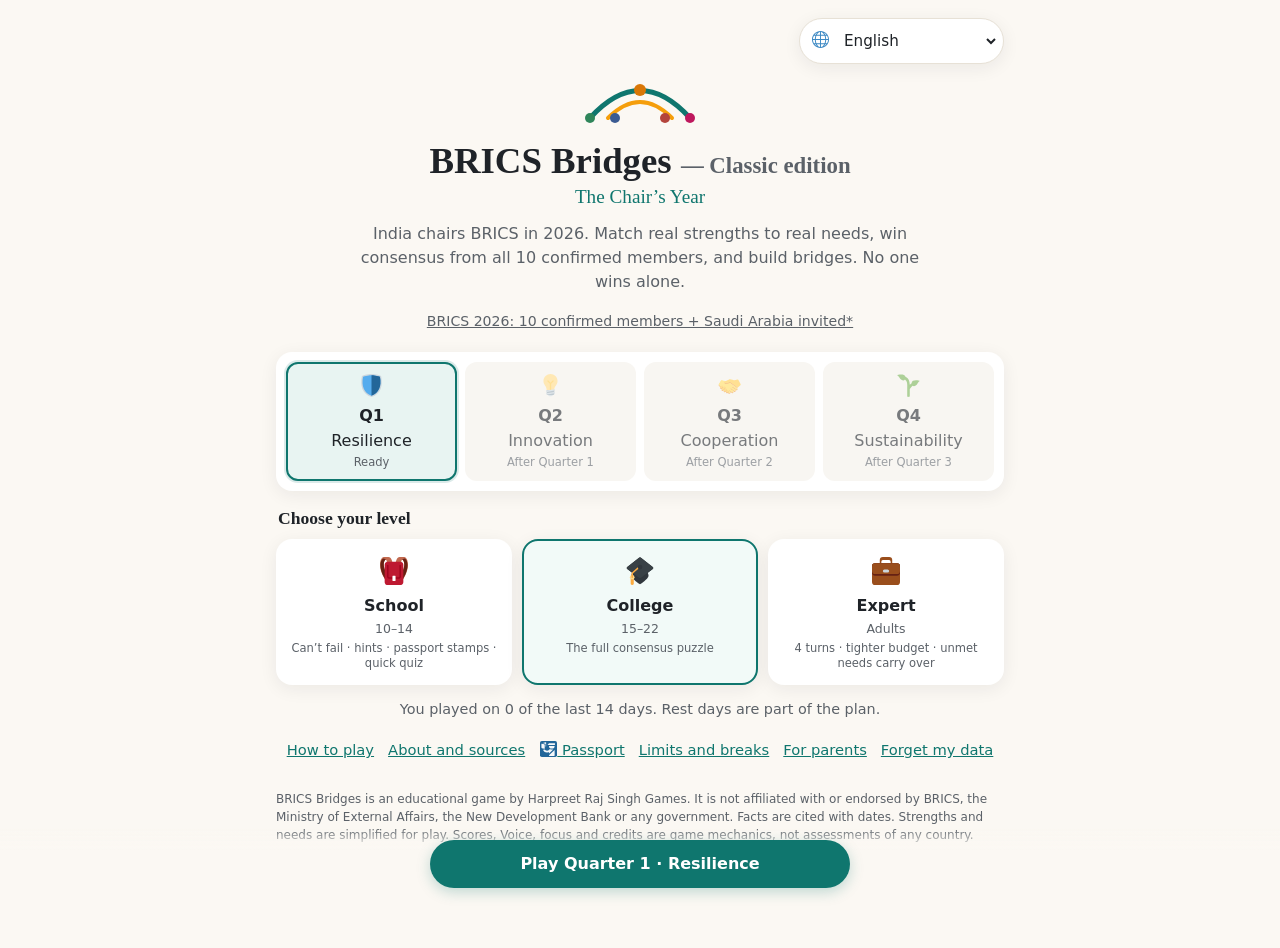
==== commit d159ce76: "HRS Games 1.8.1: launcher badges no longer clipped by the card thumbnail on phones; Classic page tit" ====
--- a/games/brics-bridges-classic/index.html
+++ b/games/brics-bridges-classic/index.html
@@ -6,7 +6,7 @@
 <meta name="color-scheme" content="light only">
 <meta name="theme-color" content="#fbf8f3">
 <!-- seo:start (generated by tools/seo.js) -->
-<title>BRICS Bridges — Classic | The Chair's Year: a cooperative BRICS strategy game by Harpreet Raj Singh</title>
+<title>BRICS Bridges — Classic edition | The Chair's Year: a cooperative BRICS strategy game by Harpreet Raj Singh</title>
 <meta name="description" content="BRICS Bridges — Classic is a free educational strategy game by Harpreet Raj Singh about India's 2026 BRICS chairship. Play four quarters (Resilience, Innovation, Cooperation, Sustainability): match real strengths of the 10 members and one invited country to real needs, fund shared projects, win consensus, then compare your year with the real New Delhi Declaration. School, College or Expert level, 9 languages. No ads, no data collected. Works offline.">
 <meta name="author" content="Harpreet Raj Singh">
 <meta name="robots" content="index,follow,max-image-preview:large">
@@ -14,7 +14,7 @@
 <meta property="og:type" content="website">
 <meta property="og:site_name" content="Harpreet Raj Singh Games">
 <meta property="og:locale" content="en_IN">
-<meta property="og:title" content="BRICS Bridges — Classic | The Chair's Year: a cooperative BRICS strategy game by Harpreet Raj Singh">
+<meta property="og:title" content="BRICS Bridges — Classic edition | The Chair's Year: a cooperative BRICS strategy game by Harpreet Raj Singh">
 <meta property="og:description" content="BRICS Bridges — Classic is a free educational strategy game by Harpreet Raj Singh about India's 2026 BRICS chairship. Play four quarters (Resilience, Innovation, Cooperation, Sustainability): match real strengths of the 10 members and one invited country to real needs, fund shared projects, win consensus, then compare your year with the real New Delhi Declaration. School, College or Expert level, 9 languages. No ads, no data collected. Works offline.">
 <meta property="og:url" content="https://harijim.github.io/hrs-games/games/brics-bridges-classic/">
 <meta property="og:image" content="https://harijim.github.io/hrs-games/assets/og/brics-bridges-classic-og-1200x630.jpg">
@@ -23,11 +23,11 @@
 <meta property="og:image:height" content="630">
 <meta property="og:image:alt" content="BRICS Bridges — Classic: The Chair's Year, a cooperative BRICS strategy game by Harpreet Raj Singh, bridges between ten countries">
 <meta name="twitter:card" content="summary_large_image">
-<meta name="twitter:title" content="BRICS Bridges — Classic | The Chair's Year: a cooperative BRICS strategy game by Harpreet Raj Singh">
+<meta name="twitter:title" content="BRICS Bridges — Classic edition | The Chair's Year: a cooperative BRICS strategy game by Harpreet Raj Singh">
 <meta name="twitter:description" content="BRICS Bridges — Classic is a free educational strategy game by Harpreet Raj Singh about India's 2026 BRICS chairship. Play four quarters (Resilience, Innovation, Cooperation, Sustainability): match real strengths of the 10 members and one invited country to real needs, fund shared projects, win consensus, then compare your year with the real New Delhi Declaration. School, College or Expert level, 9 languages. No ads, no data collected. Works offline.">
 <meta name="twitter:image" content="https://harijim.github.io/hrs-games/assets/og/brics-bridges-classic-og-1200x630.jpg">
 <meta name="twitter:image:alt" content="BRICS Bridges — Classic: The Chair's Year, a cooperative BRICS strategy game by Harpreet Raj Singh, bridges between ten countries">
-<script type="application/ld+json">{"@context":"https://schema.org","@graph":[{"@type":["VideoGame","SoftwareApplication"],"@id":"https://harijim.github.io/hrs-games/games/brics-bridges-classic/#game","name":"BRICS Bridges — Classic","alternateName":"BRICS Bridges: The Chair's Year (Classic edition)","url":"https://harijim.github.io/hrs-games/games/brics-bridges-classic/","description":"BRICS Bridges — Classic is a free educational strategy game by Harpreet Raj Singh about India's 2026 BRICS chairship. Play four quarters (Resilience, Innovation, Cooperation, Sustainability): match real strengths of the 10 members and one invited country to real needs, fund shared projects, win consensus, then compare your year with the real New Delhi Declaration. School, College or Expert level, 9 languages. No ads, no data collected. Works offline.","image":"https://harijim.github.io/hrs-games/assets/og/brics-bridges-classic-og-1200x630.jpg","author":{"@id":"https://harijim.github.io/hrs-games/#harpreet-raj-singh"},"creator":{"@id":"https://harijim.github.io/hrs-games/#harpreet-raj-singh"},"publisher":{"@id":"https://harijim.github.io/hrs-games/#harpreet-raj-singh"},"genre":["Strategy","Cooperative","Educational"],"gamePlatform":["Web browser","Android","iOS (Add to Home Screen)"],"operatingSystem":"Any (web browser), Android","applicationCategory":"GameApplication","applicationSubCategory":"Educational strategy game","playMode":"SinglePlayer","inLanguage":["en","hi","pt","ru","zh-Hans","ar","am","fa","id"],"isAccessibleForFree":true,"educationalUse":"Edutainment","about":["BRICS","India's 2026 BRICS chairship","International cooperation","Resilience","Innovation","Sustainability","Viksit Bharat 2047"],"keywords":"educational games, edutainment, BRICS, BRICS Bridges, Classic, Harpreet Raj Singh","offers":{"@type":"Offer","price":"0","priceCurrency":"INR","availability":"https://schema.org/InStock"},"isPartOf":{"@id":"https://harijim.github.io/hrs-games/#website"},"version":"0.3.0","audience":[{"@type":"EducationalAudience","educationalRole":"student","audienceType":"School (ages 10–14)"},{"@type":"EducationalAudience","educationalRole":"student","audienceType":"College (ages 15–22)"},{"@type":"Audience","audienceType":"Adults / experts"}]},{"@type":"Person","@id":"https://harijim.github.io/hrs-games/#harpreet-raj-singh","name":"Harpreet Raj Singh","email":"mailto:harpreetrajsingh1@gmail.com","url":"https://harijim.github.io/hrs-games/about.html"},{"@type":"BreadcrumbList","itemListElement":[{"@type":"ListItem","position":1,"name":"Harpreet Raj Singh Games","item":"https://harijim.github.io/hrs-games/"},{"@type":"ListItem","position":2,"name":"BRICS Bridges — Classic","item":"https://harijim.github.io/hrs-games/games/brics-bridges-classic/"}]}]}</script>
+<script type="application/ld+json">{"@context":"https://schema.org","@graph":[{"@type":["VideoGame","SoftwareApplication"],"@id":"https://harijim.github.io/hrs-games/games/brics-bridges-classic/#game","name":"BRICS Bridges — Classic edition","alternateName":"BRICS Bridges: The Chair's Year (Classic edition)","url":"https://harijim.github.io/hrs-games/games/brics-bridges-classic/","description":"BRICS Bridges — Classic is a free educational strategy game by Harpreet Raj Singh about India's 2026 BRICS chairship. Play four quarters (Resilience, Innovation, Cooperation, Sustainability): match real strengths of the 10 members and one invited country to real needs, fund shared projects, win consensus, then compare your year with the real New Delhi Declaration. School, College or Expert level, 9 languages. No ads, no data collected. Works offline.","image":"https://harijim.github.io/hrs-games/assets/og/brics-bridges-classic-og-1200x630.jpg","author":{"@id":"https://harijim.github.io/hrs-games/#harpreet-raj-singh"},"creator":{"@id":"https://harijim.github.io/hrs-games/#harpreet-raj-singh"},"publisher":{"@id":"https://harijim.github.io/hrs-games/#harpreet-raj-singh"},"genre":["Strategy","Cooperative","Educational"],"gamePlatform":["Web browser","Android","iOS (Add to Home Screen)"],"operatingSystem":"Any (web browser), Android","applicationCategory":"GameApplication","applicationSubCategory":"Educational strategy game","playMode":"SinglePlayer","inLanguage":["en","hi","pt","ru","zh-Hans","ar","am","fa","id"],"isAccessibleForFree":true,"educationalUse":"Edutainment","about":["BRICS","India's 2026 BRICS chairship","International cooperation","Resilience","Innovation","Sustainability","Viksit Bharat 2047"],"keywords":"educational games, edutainment, BRICS, BRICS Bridges, Classic, Harpreet Raj Singh","offers":{"@type":"Offer","price":"0","priceCurrency":"INR","availability":"https://schema.org/InStock"},"isPartOf":{"@id":"https://harijim.github.io/hrs-games/#website"},"version":"0.3.0","audience":[{"@type":"EducationalAudience","educationalRole":"student","audienceType":"School (ages 10–14)"},{"@type":"EducationalAudience","educationalRole":"student","audienceType":"College (ages 15–22)"},{"@type":"Audience","audienceType":"Adults / experts"}]},{"@type":"Person","@id":"https://harijim.github.io/hrs-games/#harpreet-raj-singh","name":"Harpreet Raj Singh","email":"mailto:harpreetrajsingh1@gmail.com","url":"https://harijim.github.io/hrs-games/about.html"},{"@type":"BreadcrumbList","itemListElement":[{"@type":"ListItem","position":1,"name":"Harpreet Raj Singh Games","item":"https://harijim.github.io/hrs-games/"},{"@type":"ListItem","position":2,"name":"BRICS Bridges — Classic edition","item":"https://harijim.github.io/hrs-games/games/brics-bridges-classic/"}]}]}</script>
 <!-- seo:end -->
 <!-- ios:start (generated by tools/build.js) -->
 <meta name="mobile-web-app-capable" content="yes">
@@ -665,7 +665,7 @@
 if (typeof module !== 'undefined' && module.exports) module.exports = API; else root.BB_I18N = API;
 })(typeof window !== 'undefined' ? window : globalThis);
 
-window.BB_LANG={"en":{"sep":", ","title":"BRICS Bridges","sub":"The Chair’s Year","pitch":"India chairs BRICS in 2026. Match real strengths to real needs, win consensus from all {n} confirmed members, and build bridges. No one wins alone.","countLine":"BRICS 2026: {n} confirmed members + Saudi Arabia invited*","language":"Language","mtNote":"Translations are machine-drafted and are waiting for review by native speakers.","mech":"game mechanic","mechs":"game mechanics","mechTip":"Invented for play, not a real-world measure","voiceOf":"Voice {v} of {max}","voice":"Voice","councilAria":"Council of {n} BRICS members and 1 invited country. Tap a member for details.","invited":"Invited","indiaChairs":"India chairs","stripTitle":"Bharat 2047 strip","stripAria":"Bharat 2047 strip","close":"Close","ndbMember":"NDB member","ndbStatus":"{s}","strengths":"Strengths it can share","realCh":"A real challenge it faces","chInfo":"Shown for information. Invited guests do not get a challenge turn in this game.","inGame":"In this game","guestInGame":"Invited guest: its cards can help other members (shown as dashed bridges), but it has no Voice and is not part of the consensus check.","focusYear":"Focus this year:","focusMech":"game focus, not national policy","howTitle":"How to play","how1":"<b>Briefing.</b> One member faces a hazard. Its needs are shown as {chip} chips.","how2":"<b>Help.</b> Pick up to 3 strength cards from <i>other</i> members. Each tag on a card gives 1 point.","how3":"<b>Fund.</b> Choose one shared project (it adds 2 points) or save the budget.","how4":"<b>Consensus.</b> Every member has a Voice {pips}. Members who are included gain Voice. If a project is funded, members left out lose Voice. A project is adopted only if <b>every</b> Voice stays at 1 or more. Using one member for 2 cards strains it. You can consult one member per turn (+1).","how5":"<b>Result.</b> Bridges light up and the Resilience index rises. No country wins. You all do well together.","howGuest":"* Saudi Arabia is shown as an invited guest (membership not confirmed). Its cards can help, but it has no Voice and does not take part in the consensus check.","howMech":"Voice, focus, credits, the Resilience index and the Bharat 2047 meters are {mech}. Facts on cards are real and have a 📖 source.","aboutTitle":"About and sources","allSrc":"All sources in this quarter","srcLang":"Source names and links are kept in their original language.","recheck":"to re-check","version":"Version {v} · Your progress is stored only on this device.","yearAria":"The year","doneToday":"Done today ✓","ready":"Ready","unlocksTomorrow":"Unlocks tomorrow","chooseLevel":"Choose your level","best":"Best {n}","howLink":"How to play","aboutLink":"About and sources","limitsLink":"Limits and breaks","parents":"For parents","forget":"Forget my data","forgetSure":"Delete BRICS Bridges progress and best scores on this device?","annTurn":"Quarter 1, turn {n}","qN":"Q{n}","ph.brief":"Briefing","ph.help":"Help","ph.fund":"Fund","ph.consensus":"Consensus","ph.result":"Result","backAria":"Back to title (progress is saved)","turnOf":"Turn {n} of {t}","budgetTip":"Shared budget in credits (game units)","stepsAria":"Turn steps","carried":"+1 carried","loan":"NDB-style loan","noteC":"Note:","pooled":"Pooled support","isStatus":"{m}: {s}.","needsHelp":"{m} needs help","whatHelps":"What would help:","precedent":"Real precedent.","carryNote":"Expert: needs that were not met last turn carry over (+1). This is shown openly, with no hidden surprises.","agendaSrc":"From the MEA factsheet on outcomes of India’s chairship.","hint":"Hint: look for cards with the same symbols as the needs.","pickTitle":"Pick up to 3 strengths","guestCard":"Invited guest · optional help, not needed for consensus","strainLine":"2 cards from one member: strain (−1 Voice)","srcHint":"Sources: tap 📖 on the member details (tap a badge in the circle), or see About.","fundTitle":"Choose a shared project","budgetLeft":"◆ {n} left","creditsMech":"credits are game units","projAria":"Projects","sdg":"SDG","noBudget":"Not enough budget","saveB":"Save the budget for later","saveBNote":"No project this turn. Nobody loses Voice for being left out.","consTitle":"Consensus check","voiceMech":"Voice is a game mechanic","details":"{m} details","notInvolved":"not involved","why.helped":"helped","why.contrib":"contributed","why.focus":"project matches focus","why.left":"left out of a funded project","why.strain":"strain: 2 cards","why.consult":"consulted","consult":"Consult","consulted":"Consulted","okNoProj":"No project this turn, so there is nothing to block. Cards still help.","okAll":"Every member keeps a Voice of {f} or more, so the project can be adopted.","warnSchool":"{list} would feel left out. In real BRICS that could block the project. At School level it goes ahead, but try Consult or include them next time.","blocked":"{list} would drop below {f} and block it. BRICS decides by consensus. Try: <b>Consult</b> (+1), pick a card from them, choose a project that matches their focus, or save the budget.","proposal":"Proposal: {p}","noProj":"No project this turn","mayConsult":"You may consult one member (+1 Voice).","guestCons":"Saudi Arabia (invited, membership not confirmed) is not part of the consensus check.","rate.full":"Fully met","rate.most":"Mostly met","rate.part":"Partly met","needPts":"{c}/{t} need points","bridgesFrom":"Bridges from {list} to {m}.","noCards":"No cards were played this turn.","adopted":"Project adopted: {p} (◆ −{n}).","notAdopted":"<b>Consensus not reached yet.</b> The project was not adopted and the budget is kept. In BRICS, decisions are made by consensus.","budgetSaved":"Budget saved.","feltLeft":"{list} felt left out this time.","unmet":"Unmet: {chips}. These carry over (+1) if the next challenge needs them.","sdgProg":"SDG progress","stampAria":"Passport stamp","stamp":"Passport stamp: {m}","quiz":"Quick quiz:","quizYes":"✅ Yes!","quizTry":"Good try!","findHelp":"Find help →","redraw":"↻ Redraw","used":"(used)","nextProj":"Next: project →","pick1":"Pick at least 1 card","backCards":"← Cards","nextCons":"Next: consensus →","backProj":"← Project","propose":"Propose and adopt","confirm":"Confirm the turn","adjust":"← Adjust","contNoProj":"Continue without the project","nextTurn":"Next turn →","finish":"Finish the quarter →","newBest":"New best for this level","metN":"needs fully met","adoptedN":"projects adopted","bridgesN":"bridges built","allVoice":"Every member kept a voice. That is what consensus feels like.","someLow":"Some members ended with little Voice. Next time, try to include everyone over the quarter.","shared":"{n} of {t} members shared a strength.","guestHelped":"The invited guest, Saudi Arabia, also helped.","passport":"Your passport","doneBtn":"Done for today","maxPick":"You can pick up to 3 cards","annResult":"{r}. Resilience plus {g}","edition":"Classic","done":"Done ✓","lockedQ":"After Quarter {n}","playQ":"Play Quarter {n} · {q}","contQ":"Continue Quarter {q} · Turn {n}","qDone":"Quarter {n} complete","idx.1":"Resilience index","idx.2":"Innovation index","idx.3":"Cooperation index","idx.4":"Sustainability index","idxTip":"{i} (game mechanic)","agendaQ":"The real 2026 agenda for {q}","realAgreedQ":"What the real 2026 chairship agreed on {q}","agendaSrcNdd":"From the New Delhi Declaration of the BRICS leaders (12 September 2026). ¶ = paragraph number.","doneTodayQ":"You finished Quarter {n} today. {next} You can replay any open quarter, but real life is calling too 🌿","nextQN":"Next: Quarter {n} · {q} {e} opens tomorrow. Skipping days is fine: nothing is lost.","nextYear":"That was the last quarter of the year. Your year summary compares your choices with what BRICS really agreed.","doneLineQ":"You built {b} bridges and reached a {i} of {r}.","tagline.1":"Resilience starts at home.","tagline.2":"Every new idea starts with curiosity.","tagline.3":"Cooperation starts with one helping hand.","tagline.4":"A sustainable future starts with small daily habits.","howTwist":"Quarters 2, 3 and 4 each add one twist rule on top of these steps. It is explained at the start of the quarter.","tw.joint.name":"Twist: joint research call","tw.joint.rule":"Pick strengths from at least {cap} different members and the team earns 1 bonus need point.","tw.joint.expert":"Expert: all three strengths must match a need.","tw.joint.on":"🔬 Joint research bonus: +1","tw.joint.off":"🔬 Joint research bonus: strengths from {n} of 3 members so far","tw.cofi.name":"Twist: co-financing","tw.cofi.rule":"Each different member that lends a strength co-finances 1 credit of the project (up to {cap} on this level). Credits are game units, not money.","tw.cofi.live":"🏦 Helpers will co-finance {n} credit(s) of a project (up to {cap})","tw.cofi.share":"Co-financed by helpers: −{n} ◆","tw.lasting.name":"Twist: lasting assets","tw.lasting.rule":"Projects you adopt keep helping: in later turns of this quarter they add +1 to matching needs (up to {cap} a turn on this level).","tw.lasting.on":"🏛️ Lasting projects add +{n} this turn","tw.lasting.none":"🏛️ No lasting projects yet: one adopted now helps in later turns.","tw.lasting.added":"This project is now a lasting asset and will help in later turns.","gwBar":"{now} of {goal} GW (real)","passLink":"🛂 Passport","passTitle":"Your BRICS passport","passEmpty":"Play a quarter to collect passport stamps.","passNone":"No stamps yet","passQ":"{e} Quarter {n}","yearBtn":"📜 Your year in review","yearTitle":"Your year as chair","yearSub":"Your four quarters, side by side with what BRICS really agreed in the New Delhi Declaration.","yearYou":"In your game","yearReal":"In real life (2026)","yearNotPlayed":"Not played yet.","yearStats":"Needs fully met: {m}/{t} · bridges: {b}","yearProj":"Projects adopted:","yearNone":"No project adopted.","yearTw.joint":"Joint research bonuses: {n}","yearTw.cofi":"Credits co-financed by helpers: {n}","yearTw.lasting":"Points from lasting projects: {n}","yearProposals":"Still proposals, not decisions","yearProposalsNote":"These ideas were discussed in 2026 but not decided. A game can try out an idea; only governments can agree on it.","yearNote":"Game projects and scores are simplified mechanics. Real outcomes are agreements among governments, often voluntary, and take years to carry out.","yearBack":"Back to the title screen","rampNote":"The year gets busier: on this level, each challenge in this quarter needs 1 extra point."},"hi":{"sep":", ","title":"BRICS ब्रिजेस","sub":"अध्यक्ष का वर्ष","pitch":"2026 में भारत BRICS का अध्यक्ष है। असली ताक़तों को असली ज़रूरतों से मिलाइए, सभी {n} पुष्ट सदस्यों की सहमति जीतिए और पुल बनाइए। कोई अकेले नहीं जीतता।","countLine":"BRICS 2026: {n} पुष्ट सदस्य + सऊदी अरब आमंत्रित*","language":"भाषा","mtNote":"अनुवाद मशीन से तैयार किए गए हैं और मातृभाषी समीक्षकों की जाँच की प्रतीक्षा में हैं।","mech":"खेल नियम","mechs":"खेल नियम","mechTip":"खेल के लिए बनाया गया, असली दुनिया का माप नहीं","voiceOf":"आवाज़ {v} / {max}","voice":"आवाज़","councilAria":"{n} BRICS सदस्यों और 1 आमंत्रित देश की परिषद। विवरण के लिए किसी सदस्य पर टैप करें।","invited":"आमंत्रित","indiaChairs":"भारत अध्यक्ष","stripTitle":"भारत 2047 पट्टी","stripAria":"भारत 2047 पट्टी","close":"बंद करें","ndbMember":"NDB सदस्य","ndbStatus":"{s}","strengths":"वह कौन-सी ताक़तें साझा कर सकता है","realCh":"एक असली चुनौती जिसका वह सामना करता है","chInfo":"केवल जानकारी के लिए। इस खेल में आमंत्रित मेहमानों की चुनौती वाली बारी नहीं आती।","inGame":"इस खेल में","guestInGame":"आमंत्रित मेहमान: इसके कार्ड दूसरे सदस्यों की मदद कर सकते हैं (टूटी रेखा वाले पुल), पर इसकी कोई आवाज़ नहीं है और यह सहमति जाँच में शामिल नहीं है।","focusYear":"इस वर्ष का फ़ोकस:","focusMech":"खेल का फ़ोकस, राष्ट्रीय नीति नहीं","howTitle":"कैसे खेलें","how1":"<b>ब्रीफ़िंग।</b> एक सदस्य पर कोई आपदा आती है। उसकी ज़रूरतें {chip} चिप के रूप में दिखती हैं।","how2":"<b>मदद।</b> <i>दूसरे</i> सदस्यों के अधिकतम 3 ताक़त कार्ड चुनें। कार्ड का हर टैग 1 अंक देता है।","how3":"<b>फ़ंड।</b> एक साझा परियोजना चुनें (यह 2 अंक जोड़ती है) या बजट बचाएँ।","how4":"<b>सहमति।</b> हर सदस्य की एक आवाज़ है {pips}। जिन सदस्यों को शामिल किया जाता है, उनकी आवाज़ बढ़ती है। यदि परियोजना को फ़ंड मिलता है, तो छूटे हुए सदस्यों की आवाज़ घटती है। परियोजना तभी अपनाई जाती है जब <b>हर</b> आवाज़ 1 या उससे अधिक रहे। एक सदस्य के 2 कार्ड लेने से उस पर दबाव पड़ता है। आप हर बारी में एक सदस्य से परामर्श कर सकते हैं (+1)।","how5":"<b>नतीजा।</b> पुल जगमगाते हैं और लचीलापन सूचकांक बढ़ता है। कोई देश नहीं जीतता। आप सब मिलकर अच्छा करते हैं।","howGuest":"* सऊदी अरब को आमंत्रित मेहमान के रूप में दिखाया गया है (सदस्यता पुष्ट नहीं)। इसके कार्ड मदद कर सकते हैं, पर इसकी कोई आवाज़ नहीं है और यह सहमति जाँच में भाग नहीं लेता।","howMech":"आवाज़, फ़ोकस, क्रेडिट, लचीलापन सूचकांक और भारत 2047 मीटर {mech} हैं। कार्डों पर दिए तथ्य असली हैं और उनका 📖 स्रोत है।","aboutTitle":"परिचय और स्रोत","allSrc":"इस तिमाही के सभी स्रोत","srcLang":"स्रोतों के नाम और लिंक उनकी मूल भाषा में रखे गए हैं।","recheck":"दोबारा जाँचने के लिए","version":"संस्करण {v} · आपकी प्रगति केवल इसी डिवाइस पर रहती है।","yearAria":"वर्ष","doneToday":"आज पूरा ✓","ready":"तैयार","unlocksTomorrow":"कल खुलेगा","chooseLevel":"अपना स्तर चुनें","best":"सर्वश्रेष्ठ {n}","howLink":"कैसे खेलें","aboutLink":"परिचय और स्रोत","limitsLink":"सीमाएँ और ब्रेक","parents":"अभिभावकों के लिए","forget":"मेरा डेटा मिटाएँ","forgetSure":"इस डिवाइस से BRICS ब्रिजेस की प्रगति और सर्वश्रेष्ठ स्कोर मिटा दें?","annTurn":"तिमाही 1, बारी {n}","qN":"ति. {n}","ph.brief":"ब्रीफ़िंग","ph.help":"मदद","ph.fund":"फ़ंड","ph.consensus":"सहमति","ph.result":"नतीजा","backAria":"शीर्षक पर वापस (प्रगति सहेजी गई है)","turnOf":"बारी {n} / {t}","budgetTip":"क्रेडिट में साझा बजट (खेल इकाइयाँ)","stepsAria":"बारी के चरण","carried":"+1 आगे से","loan":"NDB जैसा ऋण","noteC":"नोट:","pooled":"साझा सहायता","isStatus":"{m}: {s}।","needsHelp":"{m} को मदद चाहिए","whatHelps":"क्या मदद करेगा:","precedent":"असली उदाहरण।","carryNote":"विशेषज्ञ: पिछली बारी में पूरी न हुई ज़रूरतें आगे जाती हैं (+1)। यह खुले तौर पर दिखाया जाता है, कोई छिपा आश्चर्य नहीं।","agendaSrc":"भारत की अध्यक्षता के नतीजों पर विदेश मंत्रालय (MEA) की तथ्य-पत्रिका से।","hint":"संकेत: ऐसे कार्ड खोजें जिन पर ज़रूरतों जैसे ही चिह्न हों।","pickTitle":"अधिकतम 3 ताक़तें चुनें","guestCard":"आमंत्रित मेहमान · वैकल्पिक मदद, सहमति के लिए ज़रूरी नहीं","strainLine":"एक सदस्य से 2 कार्ड: दबाव (−1 आवाज़)","srcHint":"स्रोत: सदस्य विवरण में 📖 पर टैप करें (घेरे में किसी बैज पर टैप करें), या परिचय देखें।","fundTitle":"एक साझा परियोजना चुनें","budgetLeft":"◆ {n} बचे","creditsMech":"क्रेडिट खेल की इकाइयाँ हैं","projAria":"परियोजनाएँ","sdg":"SDG","noBudget":"बजट पर्याप्त नहीं","saveB":"बजट बाद के लिए बचाएँ","saveBNote":"इस बारी कोई परियोजना नहीं। छूट जाने से किसी की आवाज़ नहीं घटती।","consTitle":"सहमति जाँच","voiceMech":"आवाज़ एक खेल नियम है","details":"{m} का विवरण","notInvolved":"शामिल नहीं","why.helped":"मदद की","why.contrib":"योगदान दिया","why.focus":"परियोजना फ़ोकस से मेल खाती है","why.left":"फ़ंड वाली परियोजना से छूट गया","why.strain":"दबाव: 2 कार्ड","why.consult":"परामर्श हुआ","consult":"परामर्श करें","consulted":"परामर्श हुआ","okNoProj":"इस बारी कोई परियोजना नहीं, इसलिए रोकने को कुछ नहीं। कार्ड फिर भी मदद करते हैं।","okAll":"हर सदस्य की आवाज़ {f} या उससे अधिक है, इसलिए परियोजना अपनाई जा सकती है।","warnSchool":"{list} ख़ुद को छूटा हुआ महसूस करेंगे। असली BRICS में इससे परियोजना रुक सकती थी। स्कूल स्तर पर यह आगे बढ़ती है, पर परामर्श करें या अगली बार उन्हें शामिल करें।","blocked":"{list} की आवाज़ {f} से नीचे जाएगी और वे इसे रोक देंगे। BRICS सहमति से फ़ैसले करता है। आज़माएँ: <b>परामर्श</b> (+1), उनका कोई कार्ड चुनें, उनके फ़ोकस से मेल खाती परियोजना चुनें, या बजट बचाएँ।","proposal":"प्रस्ताव: {p}","noProj":"इस बारी कोई परियोजना नहीं","mayConsult":"आप एक सदस्य से परामर्श कर सकते हैं (+1 आवाज़)।","guestCons":"सऊदी अरब (आमंत्रित, सदस्यता पुष्ट नहीं) सहमति जाँच में शामिल नहीं है।","rate.full":"पूरी तरह पूरी","rate.most":"अधिकतर पूरी","rate.part":"आंशिक रूप से पूरी","needPts":"{c}/{t} ज़रूरत अंक","bridgesFrom":"{list} से {m} तक पुल।","noCards":"इस बारी कोई कार्ड नहीं खेला गया।","adopted":"परियोजना अपनाई गई: {p} (◆ −{n})।","notAdopted":"<b>अभी सहमति नहीं बनी।</b> परियोजना नहीं अपनाई गई और बजट बचा रहा। BRICS में फ़ैसले सहमति से होते हैं।","budgetSaved":"बजट बचाया गया।","feltLeft":"इस बार {list} ख़ुद को छूटा हुआ महसूस कर रहे थे।","unmet":"अधूरी: {chips}। अगर अगली चुनौती को इनकी ज़रूरत हो, तो ये आगे जाती हैं (+1)।","sdgProg":"SDG प्रगति","stampAria":"पासपोर्ट मुहर","stamp":"पासपोर्ट मुहर: {m}","quiz":"छोटा प्रश्न:","quizYes":"✅ हाँ!","quizTry":"अच्छी कोशिश!","findHelp":"मदद खोजें →","redraw":"↻ फिर से बाँटें","used":"(इस्तेमाल हुआ)","nextProj":"आगे: परियोजना →","pick1":"कम से कम 1 कार्ड चुनें","backCards":"← कार्ड","nextCons":"आगे: सहमति →","backProj":"← परियोजना","propose":"प्रस्ताव रखें और अपनाएँ","confirm":"बारी पक्की करें","adjust":"← बदलें","contNoProj":"परियोजना के बिना जारी रखें","nextTurn":"अगली बारी →","finish":"तिमाही पूरी करें →","newBest":"इस स्तर का नया सर्वश्रेष्ठ","metN":"ज़रूरतें पूरी तरह पूरी","adoptedN":"परियोजनाएँ अपनाई गईं","bridgesN":"पुल बने","allVoice":"हर सदस्य की आवाज़ बनी रही। सहमति ऐसी ही लगती है।","someLow":"कुछ सदस्यों की आवाज़ अंत में कम रह गई। अगली बार पूरी तिमाही में सबको शामिल करने की कोशिश करें।","shared":"{t} में से {n} सदस्यों ने अपनी ताक़त साझा की।","guestHelped":"आमंत्रित मेहमान सऊदी अरब ने भी मदद की।","passport":"आपका पासपोर्ट","doneBtn":"आज के लिए बस","maxPick":"आप अधिकतम 3 कार्ड चुन सकते हैं","annResult":"{r}। लचीलापन प्लस {g}","tag.water":"पानी","tag.food":"भोजन","tag.health":"स्वास्थ्य","tag.warn":"पूर्व चेतावनी","tag.infra":"बुनियादी ढाँचा","tag.energy":"ऊर्जा","m.BR.name":"ब्राज़ील","m.BR.joined":"संस्थापक (2009)","m.RU.name":"रूस","m.RU.joined":"संस्थापक (2009)","m.RU.ndbNote":"NDB ने 3 मार्च 2022 को रूस में नए लेन-देन रोक दिए।","m.IN.name":"भारत","m.IN.joined":"संस्थापक (2009) · अध्यक्ष 2026","m.CN.name":"चीन","m.CN.joined":"संस्थापक (2009)","m.ZA.name":"दक्षिण अफ़्रीका","m.ZA.joined":"2010","m.EG.name":"मिस्र","m.EG.joined":"2024","m.ET.name":"इथियोपिया","m.ET.joined":"2024","m.ET.ndbStatus":"संभावित NDB सदस्य","m.IR.name":"ईरान","m.IR.joined":"2024","m.IR.ndbStatus":"NDB सदस्य नहीं","m.SA.name":"सऊदी अरब","m.SA.joined":"आमंत्रित (2023) · सदस्यता पुष्ट नहीं","m.SA.ndbStatus":"NDB सदस्य नहीं","m.AE.name":"UAE","m.AE.joined":"2024","m.ID.name":"इंडोनेशिया","m.ID.joined":"2025","m.ID.ndbStatus":"NDB सदस्य नहीं","c.BR1.t":"उष्णकटिबंधीय कृषि विज्ञान","c.BR1.f":"ब्राज़ील की कृषि अनुसंधान एजेंसी एम्ब्रापा ने मिट्टी और फ़सल की ऐसी विधियाँ विकसित कीं जिनसे सेराडो सवाना दुनिया के बड़े कृषि क्षेत्रों में से एक बन गया।","c.BR2.t":"जलविद्युत और जैव-एथेनॉल","c.BR2.f":"ब्राज़ील को अपनी अधिकांश बिजली नवीकरणीय स्रोतों से मिलती है, जिनमें जलविद्युत जलाशय आगे हैं, और वह गन्ने से बने एथेनॉल ईंधन का अग्रणी है।","c.RU1.t":"दुनिया के लिए गेहूँ","c.RU1.f":"रूस दुनिया का सबसे बड़ा गेहूँ निर्यातक है: 2025/26 के लिए लगभग 4.3–4.5 करोड़ टन का अनुमान, यानी वैश्विक गेहूँ व्यापार का लगभग पाँचवाँ हिस्सा।","c.RU2.t":"बिजलीघर निर्माता","c.RU2.f":"रूसी इंजीनियर विदेशों में परमाणु संयंत्र बनाते हैं, जिनमें भारत के तमिलनाडु का कुडनकुलम संयंत्र भी है।","c.IN1.t":"सस्ती दवाएँ","c.IN1.f":"भारत मात्रा के हिसाब से दुनिया की लगभग 20% जेनेरिक दवाएँ देता है, इसलिए उसे “दुनिया की फ़ार्मेसी” कहा जाता है।","c.IN2.t":"चक्रवात चेतावनी और आश्रय","c.IN2.f":"चक्रवात फ़ैलिन (2013) से पहले ओडिशा ने लगभग 10 लाख लोगों को आश्रयों में पहुँचाया। 44 लोगों की मृत्यु हुई, जबकि 1999 के महाचक्रवात में लगभग 10,000 लोग मारे गए थे।","c.CN1.t":"सोलर पैनल निर्माण","c.CN1.f":"सोलर PV निर्माण के हर मुख्य चरण में चीन की हिस्सेदारी 80% से अधिक है, जिससे दुनिया भर में सोलर पैनल बहुत सस्ते हुए हैं।","c.CN2.t":"रेल और बड़े निर्माण","c.CN2.f":"दिसंबर 2025 तक चीन का हाई-स्पीड रेल नेटवर्क 50,000 किमी पार कर गया, जो बाक़ी दुनिया के कुल से अधिक है।","c.ZA1.t":"जन-स्वास्थ्य कार्यक्रम","c.ZA1.f":"दक्षिण अफ़्रीका दुनिया का सबसे बड़ा HIV उपचार कार्यक्रम चलाता है: 2024 में लगभग 63 लाख लोग एंटीरेट्रोवायरल उपचार पर थे।","c.ZA2.t":"पानी बचाने का हुनर","c.ZA2.f":"2018 के सूखे में केप टाउन ने पानी का उपयोग आधे से भी ज़्यादा घटाया, लगभग 120 करोड़ से लगभग 50 करोड़ लीटर प्रतिदिन, और “डे ज़ीरो” से बच गया।","c.EG1.t":"स्वेज़ नहर से जहाज़रानी","c.EG1.f":"विश्व व्यापार का लगभग 12%, जिसमें अनाज और उर्वरक भी हैं, मिस्र की स्वेज़ नहर से गुज़रता है।","c.EG2.t":"रेगिस्तानी सौर पार्क","c.EG2.f":"असवान के पास मिस्र का बेनबान सौर पार्क, लगभग 1.65 GW, दुनिया के सबसे बड़े सौर पार्कों में से एक है।","c.ET1.t":"ग्रीन लेगेसी वृक्षारोपण","c.ET1.f":"इथियोपिया की ग्रीन लेगेसी पहल के अनुसार ज़मीन और जलग्रहण क्षेत्रों को बहाल करने के लिए 2019 से 48 अरब से अधिक पौधे लगाए गए हैं।","c.ET2.t":"मानवीय हवाई केंद्र","c.ET2.f":"2020 में संयुक्त राष्ट्र विश्व खाद्य कार्यक्रम और इथियोपियन एयरलाइंस के साथ चले अदीस अबाबा हवाई केंद्र ने सभी 54 अफ़्रीकी देशों तक COVID-19 सामग्री पहुँचाई।","c.IR1.t":"क़नात जल इंजीनियरिंग","c.IR1.f":"ईरान के क़नात प्राचीन भूमिगत नालियाँ हैं जो गुरुत्व से पानी ले जाती हैं। फ़ारसी क़नात UNESCO विश्व धरोहर स्थल है (2016)।","c.IR2.t":"भूकंप इंजीनियरिंग","c.IR2.f":"ईरान का अंतरराष्ट्रीय भूकंप इंजीनियरिंग और भूकंप विज्ञान संस्थान (IIEES, स्थापना 1989) सुरक्षित इमारतों और भूकंप निगरानी पर शोध करता है।","c.SA1.t":"बड़े पैमाने पर विलवणीकरण","c.SA1.f":"सऊदी अरब विलवणीकृत पानी का दुनिया का सबसे बड़ा उत्पादक है: प्रतिदिन 1.6 करोड़ घन मीटर से अधिक।","c.SA2.t":"बड़े सौर संयंत्र","c.SA2.f":"1.5 GW का सुदैर सौर संयंत्र जनवरी 2024 से पूरी तरह चल रहा है।","c.AE1.t":"स्वच्छ परमाणु ऊर्जा","c.AE1.f":"UAE का बराका परमाणु संयंत्र देश की लगभग एक-चौथाई बिजली देता है।","c.AE2.t":"मानवीय लॉजिस्टिक्स केंद्र","c.AE2.f":"दुबई ह्यूमैनिटेरियन, पहले इंटरनेशनल ह्यूमैनिटेरियन सिटी, ख़ुद को दुनिया का सबसे बड़ा मानवीय केंद्र बताता है, जिसके लगभग 80 UN, NGO और अन्य सदस्य हैं।","c.ID1.t":"सुनामी पूर्व चेतावनी","c.ID1.f":"2008 में शुरू हुआ इंडोनेशिया का InaTEWS तेज़ भूकंप के लगभग 5 मिनट बाद सुनामी चेतावनी जारी कर सकता है।","c.ID2.t":"भूतापीय ऊर्जा","c.ID2.f":"इंडोनेशिया के पास दुनिया की दूसरी सबसे बड़ी भूतापीय बिजली क्षमता है, लगभग 2,744 MW।","ch.ET.t":"लंबा सूखा","ch.ET.f":"2020 के अंत से 2022 तक इथियोपिया समेत हॉर्न ऑफ़ अफ़्रीका में लगातार पाँच बरसाती मौसम विफल रहे।","ch.ET.q":"हॉर्न ऑफ़ अफ़्रीका के सूखे में लगातार कितने बरसाती मौसम विफल रहे?","ch.ET.a0":"2","ch.ET.a1":"3","ch.ET.a2":"5","ch.ET.w":"2020 के अंत से 2022 तक पाँच मौसम विफल रहे। इसीलिए पानी और भोजन की मदद एक साथ चाहिए थी।","ch.IN.t":"चक्रवात का मौसम","ch.IN.f":"चक्रवात फ़ैलिन (2013) ने ओडिशा में लगभग 1.32 करोड़ लोगों को प्रभावित किया। पूर्व चेतावनी और आश्रयों से मृतकों की संख्या 44 तक सीमित रही।","ch.IN.i":"ओडिशा का “शून्य हताहत” तरीक़ा अब एक मॉडल है जिसे भारत दूसरों के साथ साझा करता है।","ch.IN.q":"चक्रवात फ़ैलिन से पहले ओडिशा ने लगभग कितने लोगों को सुरक्षित जगह पहुँचाया?","ch.IN.a0":"10,000","ch.IN.a1":"1,00,000","ch.IN.a2":"लगभग 10 लाख","ch.IN.w":"लगभग 36 घंटों में करीब 10 लाख लोगों को निकाला गया, जो अब तक के सबसे बड़े निकासी अभियानों में से एक है।","ch.ID.t":"शहरी बाढ़","ch.ID.f":"1 जनवरी 2020 को जकार्ता के एक केंद्र पर एक ही दिन में 377 मिमी बारिश हुई, जो 1866 में रिकॉर्ड शुरू होने के बाद सबसे अधिक थी।","ch.ID.q":"1 जनवरी 2020 को जकार्ता में एक दिन में कितनी बारिश हुई?","ch.ID.a0":"37 मिमी","ch.ID.a1":"177 मिमी","ch.ID.a2":"377 मिमी","ch.ID.w":"एक दिन में 377 मिमी। कई जगहों पर यह पूरे महीने की बारिश जितना है, वह भी एक साथ।","ch.ZA.t":"पानी की कमी","ch.ZA.f":"2018 में केप टाउन ने “डे ज़ीरो” से बचने के लिए, जब नल बंद हो जाते, हर व्यक्ति को प्रतिदिन 50 लीटर पानी तक सीमित किया।","ch.ZA.q":"2018 में केप टाउन ने हर व्यक्ति से प्रतिदिन अधिकतम कितना पानी इस्तेमाल करने को कहा?","ch.ZA.a0":"50 लीटर","ch.ZA.a1":"150 लीटर","ch.ZA.a2":"500 लीटर","ch.ZA.w":"50 लीटर, लगभग एक छोटा शावर। लोगों ने मिलकर पानी बचाया और डे ज़ीरो कभी नहीं आया।","ch.BR.t":"डेंगू अलर्ट","ch.BR.f":"2024 अमेरिका महाद्वीपों में डेंगू का रिकॉर्ड वर्ष था, और ब्राज़ील में सबसे अधिक मामले दर्ज हुए।","ch.BR.q":"डेंगू उन मच्छरों से फैलता है जो पनपते हैं…","ch.BR.a0":"रुके हुए पानी में","ch.BR.a1":"सूखी रेत में","ch.BR.a2":"ठंडी बर्फ़ में","ch.BR.w":"गमलों, टायरों और कूलरों में रुका पानी। हफ़्ते में एक बार इसे खाली करने से सबकी मदद होती है।","ch.IR.t":"गर्मी और पानी का तनाव","ch.IR.f":"WRI के एक्वाडक्ट एटलस में ईरान “अत्यधिक उच्च” आधारभूत जल तनाव वाले देशों में है।","ch.IR.q":"ईरान की प्राचीन भूमिगत जल नालियों को कहते हैं…","ch.IR.a0":"क़नात","ch.IR.a1":"नहरें","ch.IR.a2":"बावड़ियाँ","ch.IR.w":"क़नात गुरुत्व से पानी ले जाते हैं। भारत की बावड़ियाँ पानी जमा करने का एक और पुराना, समझदार तरीक़ा हैं।","ch.RU.t":"जंगल की आग का मौसम","ch.RU.f":"जंगल की आग से निपटने की तैयारी भारत की 2026 BRICS अध्यक्षता के सहयोग नतीजों में से एक थी।","ch.RU.q":"जंगल की आग के पहले घंटों में सबसे ज़्यादा क्या मदद करता है?","ch.RU.a0":"जल्दी पता लगाना और चेतावनी","ch.RU.a1":"बारिश का इंतज़ार","ch.RU.a2":"और पेड़ काटना","ch.RU.w":"जल्दी पता लगाना: छोटी आग को रोकना बहुत आसान है।","ch.AE.t":"खाद्य आयात में रुकावट","ch.AE.f":"UAE अपना लगभग 90% भोजन आयात करता है। उसकी राष्ट्रीय खाद्य सुरक्षा रणनीति 2051 का लक्ष्य आपूर्ति में विविधता लाना और स्थानीय स्तर पर अधिक उगाना है।","ch.AE.q":"UAE अपना लगभग कितना भोजन आयात करता है?","ch.AE.a0":"10%","ch.AE.a1":"50%","ch.AE.a2":"90%","ch.AE.w":"लगभग 90%, इसलिए सुचारु जहाज़रानी और भंडारण बहुत मायने रखते हैं।","ch.CN.t":"नदी की बाढ़","ch.CN.f":"2020 की गर्मियों में लंबी मानसूनी बारिश से यांग्त्ज़ी बेसिन में भीषण बाढ़ आई।","ch.CN.q":"यांग्त्ज़ी किस महाद्वीप की सबसे लंबी नदी है?","ch.CN.a0":"एशिया","ch.CN.a1":"अफ़्रीका","ch.CN.a2":"यूरोप","ch.CN.w":"एशिया। इसके बेसिन में करोड़ों लोग रहते हैं।","ch.SA.t":"रेगिस्तान में अचानक बाढ़","ch.SA.f":"नवंबर 2009 में अचानक भारी बारिश से जेद्दा में घातक अचानक बाढ़ आई।","ch.SA.q":"रेगिस्तानी शहरों में अचानक बाढ़ इतनी ख़तरनाक क्यों हो सकती है?","ch.SA.a0":"सख़्त, सूखी ज़मीन पानी जल्दी नहीं सोख पाती","ch.SA.a1":"रेगिस्तान में कभी बारिश नहीं होती","ch.SA.a2":"रेत पानी को गायब कर देती है","ch.SA.w":"सूखी, सख़्त ज़मीन और कम नालियों से पानी बहुत तेज़ी से सड़कों पर दौड़ता है।","ch.EG.t":"डेल्टा और समुद्र-स्तर","ch.EG.f":"मिस्र का निचला नील डेल्टा, जहाँ उसकी बहुत-सी खेती की ज़मीन है, समुद्र-स्तर बढ़ने और मिट्टी में खारा पानी रिसने का सामना कर रहा है। ग्रीन क्लाइमेट फ़ंड की एक परियोजना तटीय अनुकूलन में मदद करती है।","ch.EG.q":"निचली डेल्टा खेती की ज़मीन को सबसे ज़्यादा ख़तरा किससे है?","ch.EG.a0":"समुद्र-स्तर बढ़ना और खारा पानी","ch.EG.a1":"बहुत ज़्यादा पेड़","ch.EG.a2":"बर्फ़बारी","ch.EG.w":"बढ़ता समुद्र खारे पानी को मिट्टी में धकेलता है, जिससे भोजन उगाना कठिन होता है।","p.p-water.n":"वर्षा जल संचयन और जलाशय मरम्मत","p.p-food.n":"अनाज भंडारण और कोल्ड चेन","p.p-health.n":"स्वास्थ्य आपात क्षमता और दवा भंडार","p.p-warn.n":"अंतिम छोर तक बहु-आपदा पूर्व चेतावनी","p.p-warn.note":"तूफ़ान या लू की 24 घंटे पहले चेतावनी से नुकसान लगभग 30% घट सकता है (ग्लोबल कमीशन ऑन एडैप्टेशन, 2019)।","p.p-infra.n":"जलवायु-सक्षम जल निकासी और सड़कें","p.p-solar.n":"क्लिनिकों और आश्रयों के लिए सौर ऊर्जा और भंडारण","p.p-irrig.n":"पानी-बचत सिंचाई","p.p-shelter.n":"बाढ़-सुरक्षित सामुदायिक आश्रय","lv.school.name":"स्कूल","lv.school.age":"10–14","lv.school.blurb":"हार नहीं · संकेत · पासपोर्ट मुहरें · छोटा प्रश्न","lv.college.name":"कॉलेज","lv.college.age":"15–22","lv.college.blurb":"पूरी सहमति पहेली","lv.expert.name":"विशेषज्ञ","lv.expert.age":"वयस्क","lv.expert.blurb":"4 बारियाँ · कम बजट · अधूरी ज़रूरतें आगे जाती हैं","q.1.name":"लचीलापन","q.1.o0":"बहु-आपदा पूर्व चेतावनी डेटा का एकीकरण","q.1.o1":"जलवायु-सक्षम शहरी बुनियादी ढाँचे के स्वैच्छिक सिद्धांत","q.1.o2":"संक्रामक रोग पूर्व चेतावनी उप-समूह","q.1.o3":"जंगल की आग की तैयारी","q.1.o4":"कृषि-पारिस्थितिकी और पुनर्योजी कृषि पर केंद्रों का नेटवर्क","q.2.name":"नवाचार","q.3.name":"सहयोग","q.4.name":"स्थिरता","strip.garib.n":"गरीब","strip.garib.d":"गरीब परिवार","strip.yuva.n":"युवा","strip.yuva.d":"नौजवान","strip.annadata.n":"अन्नदाता","strip.annadata.d":"किसान","strip.nari.n":"नारी","strip.nari.d":"महिलाएँ","strip.real":"असली: भारत की गैर-जीवाश्म बिजली क्षमता 300.5 GW पहुँची (31 जुलाई 2026), 2030 तक 500 GW की ओर।","act.plan":"🗺️ परिवार की आपात योजना बनाएँ: मिलने की जगह और ज़रूरी फ़ोन नंबर काग़ज़ पर लिखें","act.water":"💧 आज पानी बचाएँ: बाल्टी इस्तेमाल करें, या किसी बड़े के साथ टपकता नल ठीक करें","act.alert":"📲 किसी बड़े के साथ पता करें कि आपके इलाक़े में मौसम की चेतावनी कैसे आती है (जैसे NDMA “सचेत”, IMD)","act.kit":"🩹 घर की प्राथमिक चिकित्सा किट साथ मिलकर जाँचें और जो कम है उसे लिख लें","act.tree":"🌳 किसी पेड़ को पानी दें या अपनी गली या बालकनी में कुछ लगाएँ","about.0":"BRICS के 10 पुष्ट सदस्य हैं: ब्राज़ील, रूस, भारत, चीन, दक्षिण अफ़्रीका, मिस्र, इथियोपिया, ईरान, UAE और इंडोनेशिया। सऊदी अरब को 2023 में आमंत्रित किया गया; भारत की 2026 अध्यक्षता इसे सदस्य के रूप में सूचीबद्ध करती है, पर सऊदी अरब ने सार्वजनिक रूप से सदस्यता की पुष्टि नहीं की है। 10 साझेदार देश भी हैं। BRICS की कोई संधि, बजट या स्थायी सचिवालय नहीं है; फ़ैसले सहमति से होते हैं।","about.1":"2026 में भारत BRICS का अध्यक्ष है (चौथी बार), विषय है “लचीलेपन, नवाचार, सहयोग और स्थिरता के लिए निर्माण”। 18वाँ शिखर सम्मेलन 12–13 सितंबर 2026 को नई दिल्ली में हुआ।","about.2":"न्यू डेवलपमेंट बैंक (शंघाई, 2015 से) के 10 सदस्य हैं: ब्राज़ील, रूस, भारत, चीन, दक्षिण अफ़्रीका, बांग्लादेश, UAE, मिस्र, अल्जीरिया और उज़्बेकिस्तान। यह हर परियोजना को SDG लक्ष्यों से जोड़ता है।","about.3":"“फ़िलहाल BRICS में BRICS मुद्रा का कोई प्रस्ताव नहीं है।” (विदेश मंत्रालय, सितंबर 2026)","disc":"BRICS ब्रिजेस हरप्रीत राज सिंह गेम्स का एक शैक्षिक खेल है। यह BRICS, विदेश मंत्रालय, न्यू डेवलपमेंट बैंक या किसी सरकार से संबद्ध या समर्थित नहीं है। तथ्य तारीख़ों के साथ उद्धृत हैं। ताक़तें और ज़रूरतें खेल के लिए सरल की गई हैं। स्कोर, आवाज़, फ़ोकस और क्रेडिट खेल नियम हैं, किसी देश का आकलन नहीं।","saudi":"सऊदी अरब को 2023 में BRICS में शामिल होने का निमंत्रण मिला। भारतीय और BRICS आधिकारिक स्रोत, जैसे भारत की 2026 अध्यक्षता की वेबसाइट, इसे सदस्यों में सूचीबद्ध करते हैं। सऊदी अरब ने सार्वजनिक रूप से अपनी सदस्यता की पुष्टि नहीं की है और 2026 शिखर सम्मेलन में आमंत्रित देश के रूप में भाग लिया। यह खेल इसे आमंत्रित मेहमान के रूप में दिखाता है: इसकी ताक़तें मदद कर सकती हैं, पर यह सहमति जाँच का हिस्सा नहीं है।","idx.1":"लचीलापन सूचकांक","edition":"क्लासिक","done":"पूरा ✓","lockedQ":"तिमाही {n} के बाद","playQ":"तिमाही {n} खेलें · {q}","contQ":"तिमाही {q} जारी रखें · बारी {n}","qDone":"तिमाही {n} पूरी","idx.2":"नवाचार सूचकांक","idx.3":"सहयोग सूचकांक","idx.4":"सततता सूचकांक","idxTip":"{i} (खेल का नियम)","agendaQ":"{q} के लिए 2026 का असली एजेंडा","realAgreedQ":"2026 की असली अध्यक्षता में {q} पर क्या सहमति बनी","agendaSrcNdd":"ब्रिक्स नेताओं की नई दिल्ली घोषणा (12 सितंबर 2026) से। ¶ = अनुच्छेद संख्या।","doneTodayQ":"आज आपने तिमाही {n} पूरी की। {next} आप कोई भी खुली तिमाही दोबारा खेल सकते हैं, पर असली ज़िंदगी भी बुला रही है 🌿","nextQN":"अगली: तिमाही {n} · {q} {e} कल खुलेगी। दिन छूट जाएँ तो कोई बात नहीं: कुछ भी नहीं खोता।","nextYear":"यह साल की आख़िरी तिमाही थी। आपके साल का सारांश आपके फ़ैसलों की तुलना ब्रिक्स के असली समझौतों से करता है।","doneLineQ":"आपने {b} पुल बनाए और {i} {r} तक पहुँचा।","tagline.1":"मज़बूती घर से शुरू होती है।","tagline.2":"हर नया विचार जिज्ञासा से शुरू होता है।","tagline.3":"सहयोग एक मदद के हाथ से शुरू होता है।","tagline.4":"टिकाऊ भविष्य छोटी रोज़ की आदतों से शुरू होता है।","howTwist":"तिमाही 2, 3 और 4 में इन चरणों के ऊपर एक नया नियम (ट्विस्ट) जुड़ता है। तिमाही की शुरुआत में इसे समझाया जाता है।","tw.joint.name":"ट्विस्ट: संयुक्त शोध आह्वान","tw.joint.rule":"कम से कम {cap} अलग-अलग सदस्यों की ताक़तें चुनें, तो टीम को 1 बोनस ज़रूरत-अंक मिलता है।","tw.joint.expert":"एक्सपर्ट: तीनों ताक़तें किसी ज़रूरत से मेल खानी चाहिए।","tw.joint.on":"🔬 संयुक्त शोध बोनस: +1","tw.joint.off":"🔬 संयुक्त शोध बोनस: अभी तक 3 में से {n} सदस्यों की ताक़तें","tw.cofi.name":"ट्विस्ट: सह-वित्तपोषण","tw.cofi.rule":"ताक़त देने वाला हर अलग सदस्य परियोजना का 1 क्रेडिट सह-वित्तपोषित करता है (इस स्तर पर अधिकतम {cap})। क्रेडिट खेल की इकाइयाँ हैं, पैसा नहीं।","tw.cofi.live":"🏦 मददगार किसी परियोजना के {n} क्रेडिट सह-वित्तपोषित करेंगे (अधिकतम {cap})","tw.cofi.share":"मददगारों का सह-वित्तपोषण: −{n} ◆","tw.lasting.name":"ट्विस्ट: टिकाऊ संपत्तियाँ","tw.lasting.rule":"अपनाई गई परियोजनाएँ मदद करती रहती हैं: इस तिमाही की अगली बारियों में वे मेल खाती ज़रूरतों में +1 जोड़ती हैं (इस स्तर पर हर बारी अधिकतम {cap})।","tw.lasting.on":"🏛️ टिकाऊ परियोजनाएँ इस बारी +{n} जोड़ती हैं","tw.lasting.none":"🏛️ अभी कोई टिकाऊ परियोजना नहीं: अभी अपनाई गई परियोजना अगली बारियों में मदद करेगी।","tw.lasting.added":"यह परियोजना अब एक टिकाऊ संपत्ति है और अगली बारियों में मदद करेगी।","gwBar":"{goal} में से {now} GW (असली)","passLink":"🛂 पासपोर्ट","passTitle":"आपका ब्रिक्स पासपोर्ट","passEmpty":"पासपोर्ट मुहरें पाने के लिए एक तिमाही खेलें।","passNone":"अभी कोई मुहर नहीं","passQ":"{e} तिमाही {n}","yearBtn":"📜 आपका साल एक नज़र में","yearTitle":"अध्यक्ष के रूप में आपका साल","yearSub":"आपकी चारों तिमाहियाँ, नई दिल्ली घोषणा में ब्रिक्स के असली समझौतों के साथ।","yearYou":"आपके खेल में","yearReal":"असल में (2026)","yearNotPlayed":"अभी नहीं खेली।","yearStats":"पूरी हुई ज़रूरतें: {m}/{t} · पुल: {b}","yearProj":"अपनाई गई परियोजनाएँ:","yearNone":"कोई परियोजना नहीं अपनाई।","yearTw.joint":"संयुक्त शोध बोनस: {n}","yearTw.cofi":"मददगारों द्वारा सह-वित्तपोषित क्रेडिट: {n}","yearTw.lasting":"टिकाऊ परियोजनाओं से अंक: {n}","yearProposals":"अभी केवल प्रस्ताव, फ़ैसले नहीं","yearProposalsNote":"इन विचारों पर 2026 में चर्चा हुई, पर फ़ैसला नहीं हुआ। खेल किसी विचार को आज़मा सकता है; उस पर सहमति सिर्फ़ सरकारें बना सकती हैं।","yearNote":"खेल की परियोजनाएँ और अंक सरल नियम हैं। असली नतीजे सरकारों के बीच समझौते होते हैं, अक्सर स्वैच्छिक, और उन्हें लागू होने में सालों लगते हैं।","yearBack":"शुरुआती स्क्रीन पर लौटें","rampNote":"साल व्यस्त होता जा रहा है: इस स्तर पर इस तिमाही की हर चुनौती को 1 अतिरिक्त अंक चाहिए।","tag.digital":"डिजिटल","tag.skills":"कौशल","tag.trade":"व्यापार संपर्क","tag.nature":"प्रकृति","c.BRd.t":"Pix तुरंत भुगतान","c.BRd.f":"ब्राज़ील के केंद्रीय बैंक ने नवंबर 2020 में Pix शुरू किया, जो एक मुफ़्त तुरंत-भुगतान प्रणाली है। 2025 तक इसके 17 करोड़ से ज़्यादा उपयोगकर्ता थे।","c.RUd.t":"GLONASS उपग्रह नेविगेशन","c.RUd.f":"रूस GLONASS चलाता है, जो दुनिया की चार वैश्विक उपग्रह नेविगेशन प्रणालियों में से एक है और 2011 से पूरी दुनिया को कवर करती है।","c.INd.t":"UPI और डिजिटल सार्वजनिक ढाँचा","c.INd.f":"भारत का UPI किसी को भी फ़ोन से तुरंत पैसे भेजने देता है। 2025 में इसने एक ही महीने में 2,000 करोड़ से ज़्यादा भुगतान संभाले।","c.CNs.t":"पेटेंट और शोध प्रयोगशालाएँ","c.CNs.f":"चीन को किसी भी दूसरे देश से ज़्यादा पेटेंट आवेदन मिलते हैं: 2023 में लगभग 16 लाख।","c.ZAs.t":"रेडियो खगोलविज्ञान (MeerKAT)","c.ZAs.f":"दक्षिण अफ़्रीका का MeerKAT, कारू में 64 रेडियो डिश, स्क्वायर किलोमीटर ऐरे दूरबीन का पूर्ववर्ती है, जिसकी मेज़बानी दक्षिण अफ़्रीका ऑस्ट्रेलिया के साथ करता है।","c.EGs.t":"मिस्र ज्ञान बैंक","c.EGs.f":"2016 में शुरू हुआ मिस्र ज्ञान बैंक मिस्र में हर किसी को शोध पत्रिकाओं और सीखने की सामग्री तक मुफ़्त ऑनलाइन पहुँच देता है।","c.IRs.t":"प्रजनन और स्टेम-सेल शोध","c.IRs.f":"1991 में स्थापित ईरान का रोयान संस्थान प्रजनन उपचार और स्टेम सेल पर शोध के लिए जाना जाता है।","c.AEs.t":"होप मंगल मिशन","c.AEs.f":"यूएई का होप यान फ़रवरी 2021 में मंगल की कक्षा में पहुँचा, किसी अरब देश का पहला अंतरग्रहीय मिशन।","c.IDd.t":"QRIS: सबके लिए एक QR कोड","c.IDd.f":"बैंक इंडोनेशिया द्वारा 2019 में शुरू किया गया QRIS किसी भी दुकान को एक मानक QR कोड से किसी भी ऐप का भुगतान लेने देता है।","c.SAs.t":"शोध विश्वविद्यालय (KAUST)","c.SAs.f":"2009 में खुला किंग अब्दुल्ला विज्ञान और प्रौद्योगिकी विश्वविद्यालय (KAUST) खारे पानी को मीठा करने, सौर ऊर्जा और लाल सागर विज्ञान पर शोध करता है।","c.INt.t":"ITEC प्रशिक्षण साझेदारी","c.INt.f":"1964 से भारत के ITEC कार्यक्रम ने लगभग 160 साझेदार देशों के 2 लाख से ज़्यादा अधिकारियों और पेशेवरों को प्रशिक्षित किया है।","c.ZAt.t":"डरबन बंदरगाह","c.ZAt.f":"डरबन अफ़्रीका के सबसे व्यस्त कंटेनर बंदरगाहों में से एक है और दक्षिणी अफ़्रीका के व्यापार का द्वार है।","c.IRt.t":"उत्तर–दक्षिण परिवहन गलियारा","c.IRt.f":"2000 में ईरान, भारत और रूस ने अंतरराष्ट्रीय उत्तर–दक्षिण परिवहन गलियारा बनाने पर सहमति दी, जो जहाज़, रेल और सड़क से हिंद महासागर को रूस से जोड़ने वाला मार्ग है।","c.IDt.t":"क्षेत्रीय व्यापार केंद्र (आसियान)","c.IDt.f":"इंडोनेशिया आसियान (1967) का संस्थापक सदस्य है, और जकार्ता में आसियान सचिवालय है।","c.INe.t":"अंतरराष्ट्रीय सौर गठबंधन","c.INe.f":"भारत और फ़्रांस ने 2015 में अंतरराष्ट्रीय सौर गठबंधन शुरू किया। इसका मुख्यालय गुरुग्राम में है और 100 से ज़्यादा देशों ने इस पर हस्ताक्षर किए हैं।","c.BRn.t":"उपग्रह से वन निगरानी","c.BRn.f":"ब्राज़ील का अंतरिक्ष शोध संस्थान INPE 1988 से हर साल उपग्रह से अमेज़न की वन कटाई मापता है (PRODES परियोजना)।","c.RUn.t":"दुनिया के सबसे बड़े जंगल","c.RUn.f":"रूस के पास किसी भी देश से ज़्यादा वन क्षेत्र है, दुनिया के कुल जंगलों का लगभग पाँचवाँ हिस्सा।","c.CNe.t":"इलेक्ट्रिक सिटी बसें","c.CNe.f":"2017 में शेनझेन अपनी पूरी सार्वजनिक बस बेड़ा, 16,000 से ज़्यादा बसें, बिजली पर चलाने वाला पहला बड़ा शहर बना।","c.ZAe.t":"नवीकरणीय ऊर्जा नीलामी","c.ZAe.f":"2011 से दक्षिण अफ़्रीका के नवीकरणीय ऊर्जा नीलामी कार्यक्रम (REIPPPP) ने निजी तौर पर बने पवन और सौर संयंत्रों को ग्रिड से जोड़ा है।","ch.c2-IN.t":"ऑनलाइन कई भाषाएँ","ch.c2-IN.f":"भारत का संविधान आठवीं अनुसूची में 22 भाषाएँ सूचीबद्ध करता है। भाषिणी मिशन AI अनुवाद बनाता है ताकि लोग अपनी भाषा में डिजिटल सेवाएँ इस्तेमाल कर सकें।","ch.c2-IN.i":"फ़रवरी 2026 में AI इम्पैक्ट समिट में भारत ने सबके लिए AI पर चर्चा के लिए नेताओं की मेज़बानी की (नई दिल्ली घोषणा ¶81)।","ch.c2-IN.q":"भारत के संविधान की आठवीं अनुसूची में कितनी भाषाएँ हैं?","ch.c2-IN.w":"22। हर भाषा में काम करने वाले डिजिटल साधन सबको ऑनलाइन आने में मदद करते हैं।","ch.c2-BR.t":"20 करोड़ लोगों के स्वास्थ्य रिकॉर्ड","ch.c2-BR.f":"ब्राज़ील की सार्वजनिक स्वास्थ्य प्रणाली SUS देश में सबको, लगभग 20 करोड़ लोगों को, मुफ़्त इलाज देती है।","ch.c2-BR.q":"साझा डिजिटल स्वास्थ्य रिकॉर्ड कैसे मदद करता है?","ch.c2-BR.a0":"डॉक्टर पुरानी जाँचें और दवाइयाँ देख सकते हैं","ch.c2-BR.a1":"अस्पताल बड़े हो जाते हैं","ch.c2-BR.a2":"किसी को डॉक्टर की ज़रूरत नहीं रहती","ch.c2-BR.w":"डॉक्टर आपका इतिहास जल्दी देख लेते हैं, तो इलाज सुरक्षित होता है और कुछ दोहराना नहीं पड़ता।","ch.c2-RU.t":"अस्पतालों से दूर बसे कस्बे","ch.c2-RU.f":"रूस 11 समय क्षेत्रों में फैला है, इसलिए कई कस्बे बड़े अस्पतालों से हज़ारों किलोमीटर दूर हैं।","ch.c2-RU.q":"रूस कितने समय क्षेत्रों में फैला है?","ch.c2-RU.w":"11। टेलीमेडिसिन से दूर बैठा विशेषज्ञ स्थानीय क्लिनिक की मदद कर सकता है।","ch.c2-ZA.t":"पहली नौकरी के लिए कौशल","ch.c2-ZA.f":"2024 में काम ढूँढ रहे 15–24 साल के लगभग 10 में से 6 दक्षिण अफ़्रीकी युवाओं को नौकरी नहीं मिली।","ch.c2-ZA.q":"किसी युवा को पहली नौकरी पाने में सबसे ज़्यादा क्या मदद करता है?","ch.c2-ZA.a0":"कौशल, प्रशिक्षण और पहला मौका","ch.c2-ZA.a1":"घर पर इंतज़ार","ch.c2-ZA.a2":"सिर्फ़ किस्मत","ch.c2-ZA.w":"कौशल के साथ पहला मौका, जैसे अप्रेंटिसशिप या इंटर्नशिप।","ch.c2-ET.t":"किसानों के लिए मोबाइल मनी","ch.c2-ET.f":"इथियो टेलीकॉम ने मई 2021 में telebirr मोबाइल-मनी सेवा शुरू की, ताकि बैंकों से दूर रहने वाले लोग फ़ोन से भुगतान और बचत कर सकें।","ch.c2-ET.q":"बैंकों से दूर रहने वाले किसानों को मोबाइल मनी क्यों मदद करती है?","ch.c2-ET.a0":"उन्हें फ़ोन पर भुगतान मिल सकता है और वे बचत कर सकते हैं","ch.c2-ET.a1":"फ़ोन से फ़सल उगती है","ch.c2-ET.a2":"इससे बारिश होती है","ch.c2-ET.w":"फ़ोन बैंक खाता बन जाता है, तो किसान को भुगतान के लिए घंटों सफ़र नहीं करना पड़ता।","ch.c2-IR.t":"वायु-गुणवत्ता चेतावनी","ch.c2-IR.f":"तेहरान पहाड़ों से घिरी घाटी में है, जहाँ सर्दियों के वायु प्रदूषण से कुछ दिन स्कूल बंद हुए हैं।","ch.c2-IR.q":"ख़राब हवा वाले दिनों में लोगों को ख़ुद को बचाने में क्या मदद करता है?","ch.c2-IR.a0":"वायु-गुणवत्ता की लाइव चेतावनी","ch.c2-IR.a1":"ज़्यादा तेज़ हॉर्न","ch.c2-IR.a2":"ज़्यादा धूल","ch.c2-IR.w":"लाइव चेतावनी बताती है कि कब घर में रहें या मास्क पहनें।","ch.c2-ID.t":"जोड़ने के लिए 17,000 द्वीप","ch.c2-ID.f":"इंडोनेशिया में 17,000 से ज़्यादा द्वीप हैं। 2019 में पूरा हुआ इसका पालापा रिंग फ़ाइबर-ऑप्टिक नेटवर्क सभी प्रांतों को जोड़ता है।","ch.c2-ID.q":"इंडोनेशिया में लगभग कितने द्वीप हैं?","ch.c2-ID.a1":"1,700","ch.c2-ID.a2":"17,000 से ज़्यादा","ch.c2-ID.w":"17,000 से ज़्यादा, इसलिए सबको जोड़ना बहुत बड़ा काम है।","ch.c3-RU.t":"9,000 किमी पार सामान पहुँचाना","ch.c3-RU.f":"मॉस्को से व्लादिवोस्तोक तक लगभग 9,289 किमी की ट्रांस-साइबेरियन रेलवे दुनिया की सबसे लंबी रेल लाइन है।","ch.c3-RU.q":"ट्रांस-साइबेरियन रेलवे लगभग कितनी लंबी है?","ch.c3-RU.a0":"900 किमी","ch.c3-RU.a1":"9,289 किमी","ch.c3-RU.a2":"29,000 किमी","ch.c3-RU.w":"लगभग 9,289 किमी, 8 समय क्षेत्रों के पार।","ch.c3-IN.t":"छोटे उद्यम दुनिया तक","ch.c3-IN.f":"ब्रिक्स नेताओं ने 2026 में कहा कि सस्ता वित्त मिलना सूक्ष्म, लघु और मध्यम उद्यमों (MSME) की सबसे बड़ी रुकावट है।","ch.c3-IN.i":"भारत ने 2026 में आगरा में पहला ब्रिक्स SME फ़ोरम आयोजित किया (नई दिल्ली घोषणा ¶71)।","ch.c3-IN.q":"MSME का पूरा रूप क्या है?","ch.c3-IN.a0":"सूक्ष्म, लघु और मध्यम उद्यम","ch.c3-IN.a1":"कई छोटे मशीन इंजन","ch.c3-IN.a2":"आसान बाज़ार","ch.c3-IN.w":"सूक्ष्म, लघु और मध्यम उद्यम: वर्कशॉप, दुकानें और छोटे कारख़ाने।","ch.c3-CN.t":"उर्वरक के दाम में उछाल","ch.c3-CN.f":"2022 में दुनिया में उर्वरक के दाम रिकॉर्ड ऊँचाई पर पहुँचे, जिससे हर जगह किसानों का ख़र्च बढ़ा। चीन दुनिया में सबसे ज़्यादा उर्वरक इस्तेमाल करता है।","ch.c3-CN.q":"उर्वरक के दाम सबके लिए क्यों मायने रखते हैं?","ch.c3-CN.a0":"इनसे अनाज उगाने की लागत बदलती है","ch.c3-CN.a1":"इनसे मौसम बदलता है","ch.c3-CN.a2":"ये सिर्फ़ कारख़ानों के लिए मायने रखते हैं","ch.c3-CN.w":"महँगा उर्वरक यानी हर परिवार के लिए महँगा खाना।","ch.c3-EG.t":"रोटी और गेहूँ का आयात","ch.c3-EG.f":"मिस्र दुनिया के सबसे बड़े गेहूँ आयातकों में है, और रोटी रोज़ के खाने का अहम हिस्सा है।","ch.c3-EG.q":"ज़्यादातर रोटी किस फ़सल से बनती है?","ch.c3-EG.a0":"गेहूँ","ch.c3-EG.a1":"कपास","ch.c3-EG.a2":"चाय","ch.c3-EG.w":"गेहूँ। सुचारु व्यापार और अच्छा भंडारण रोटी को सस्ता रखते हैं।","ch.c3-ET.t":"बिना समुद्र तट के व्यापार","ch.c3-ET.f":"इथियोपिया भूमि से घिरा (लैंडलॉक्ड) है। इसका ज़्यादातर समुद्री व्यापार जिबूती बंदरगाह से होता है।","ch.c3-ET.q":"“भूमि से घिरा” का क्या अर्थ है?","ch.c3-ET.a0":"कोई समुद्र तट नहीं","ch.c3-ET.a1":"कोई नदी नहीं","ch.c3-ET.a2":"कोई पहाड़ नहीं","ch.c3-ET.w":"कोई समुद्र तट नहीं, इसलिए सामान को बंदरगाह तक पहुँचने के लिए पड़ोसी देश से गुज़रना पड़ता है।","ch.c3-IR.t":"केसर बाज़ार तक पहुँचाना","ch.c3-IR.f":"दुनिया का ज़्यादातर केसर ईरान में उगता है, एक महँगा मसाला जो क्रोकस फूलों से हाथ से तोड़ा जाता है।","ch.c3-IR.q":"केसर क्रोकस फूल के किस हिस्से से मिलता है?","ch.c3-IR.a0":"इसके पतले लाल वर्तिकाग्र (स्टिग्मा)","ch.c3-IR.a1":"इसकी जड़ें","ch.c3-IR.a2":"इसकी पत्तियाँ","ch.c3-IR.w":"पतले लाल वर्तिकाग्र, हाथ से तोड़े जाते हैं। कश्मीर में भी केसर उगता है।","ch.c3-AE.t":"कई राष्ट्रीयताएँ, एक कार्यबल","ch.c3-AE.f":"यूएई में लगभग 200 राष्ट्रीयताओं के लोग रहते और काम करते हैं।","ch.c3-AE.q":"देशों के बीच कौशल को मान्यता देने से कामगारों को क्या फ़ायदा है?","ch.c3-AE.a0":"उनका प्रशिक्षण जहाँ भी काम करें, मान्य होता है","ch.c3-AE.a1":"नौकरी पाना मुश्किल हो जाता है","ch.c3-AE.a2":"व्यापार रुक जाता है","ch.c3-AE.w":"विदेश में मान्य प्रमाणपत्र से कुशल कामगार अपने स्तर पर काम करता रह सकता है।","ch.c4-BR.t":"थकी हुई चरागाह ज़मीन","ch.c4-BR.f":"2023 में ब्राज़ील ने खेती और जंगलों के लिए 4 करोड़ हेक्टेयर तक बिगड़ी चरागाह ज़मीन को सुधारने का कार्यक्रम शुरू किया।","ch.c4-BR.q":"थकी ज़मीन को सुधारने से मदद मिलती है…","ch.c4-BR.a0":"जंगल काटे बिना अनाज उगाने में","ch.c4-BR.a1":"रेगिस्तान बनाने में","ch.c4-BR.a2":"समुद्र का स्तर बढ़ाने में","ch.c4-BR.w":"स्वस्थ ज़मीन ज़्यादा अनाज देती है, तो जंगल खड़े रह सकते हैं।","ch.c4-CN.t":"रेत और धूल के तूफ़ान","ch.c4-CN.f":"ज़्यादातर वसंत में उत्तरी चीन में रेत और धूल के तूफ़ान आते हैं। 1978 से थ्री-नॉर्थ शेल्टरबेल्ट कार्यक्रम रेगिस्तान को रोकने के लिए पेड़ लगा रहा है।","ch.c4-CN.q":"रेत को अपनी जगह रोके रखने में क्या मदद करता है?","ch.c4-CN.a0":"पेड़ों और घास की जड़ें","ch.c4-CN.a1":"सूखी हवा","ch.c4-CN.a2":"खुली मिट्टी","ch.c4-CN.w":"जड़ें मिट्टी को बाँधती हैं। भारत की अरावली ग्रीन वॉल परियोजना भी यही तरीक़ा अपनाती है।","ch.c4-ZA.t":"बारी-बारी से बिजली कटौती","ch.c4-ZA.f":"2023 के ज़्यादातर दिनों में दक्षिण अफ़्रीका में बारी-बारी से बिजली कटौती हुई, जिसे लोड-शेडिंग कहते हैं।","ch.c4-ZA.q":"बड़ी बैटरी बिजली ग्रिड के लिए क्या करती है?","ch.c4-ZA.a0":"ज़रूरत पड़ने तक बिजली जमा रखती है","ch.c4-ZA.a1":"कोयला बनाती है","ch.c4-ZA.a2":"सूरज को ठंडा करती है","ch.c4-ZA.w":"यह शाम की ज़्यादा माँग के लिए सौर और पवन बिजली जमा रखती है।","ch.c4-EG.t":"जल-संकट रेखा से नीचे","ch.c4-EG.f":"मिस्र में प्रति व्यक्ति नवीकरणीय मीठा पानी सालाना 1,000 घन मीटर से कम है, जिसे अक्सर जल-संकट रेखा माना जाता है।","ch.c4-EG.q":"खेतों की सिंचाई का कौन-सा तरीक़ा सबसे ज़्यादा पानी बचाता है?","ch.c4-EG.a0":"टपक (ड्रिप) सिंचाई","ch.c4-EG.a1":"खेतों में पानी भर देना","ch.c4-EG.a2":"दोपहर में पानी देना","ch.c4-EG.w":"ड्रिप सिंचाई पानी सीधे जड़ों तक पहुँचाती है, अक्सर एक तिहाई या ज़्यादा बचत होती है।","ch.c4-AE.t":"भीषण गर्मी में ठंडक","ch.c4-AE.f":"यूएई में गर्मियों का तापमान अक्सर 45 °C से ऊपर जाता है, इसलिए ठंडक में बिजली का बड़ा हिस्सा लगता है। यूएई ने 2023 में COP28 जलवायु सम्मेलन की मेज़बानी की।","ch.c4-AE.q":"कम बिजली में इमारत को ठंडा क्या रखता है?","ch.c4-AE.a0":"छाया, इन्सुलेशन और कुशल कूलिंग","ch.c4-AE.a1":"दरवाज़े खुले छोड़ना","ch.c4-AE.a2":"गहरे रंग की छतें","ch.c4-AE.w":"छाया, इन्सुलेशन और हल्के रंग की छतें ठंडक की ज़रूरत घटाती हैं।","ch.c4-ID.t":"घटते मैंग्रोव","ch.c4-ID.f":"इंडोनेशिया में दुनिया के सबसे बड़े मैंग्रोव वन हैं, दुनिया के कुल का लगभग पाँचवाँ हिस्सा, और उन्हें बहाल करने का राष्ट्रीय कार्यक्रम है।","ch.c4-ID.q":"मैंग्रोव तटों की रक्षा कैसे करते हैं?","ch.c4-ID.a0":"उनकी जड़ें लहरों को धीमा करती हैं और मिट्टी थामती हैं","ch.c4-ID.a1":"वे तूफ़ानों को खींचते हैं","ch.c4-ID.a2":"वे बर्फ़ पिघलाते हैं","ch.c4-ID.w":"उनकी उलझी जड़ें लहरों को शांत करती हैं और छोटी मछलियों को आश्रय देती हैं।","p.p-dpi.n":"खुला डिजिटल सार्वजनिक ढाँचा पायलट","p.p-tele.n":"दूर के क्लिनिकों के लिए टेलीमेडिसिन नेटवर्क","p.p-skill.n":"डिजिटल कौशल अकादमियाँ","p.p-lab.n":"संयुक्त शोध प्रयोगशाला और फ़ेलोशिप","p.p-agri.n":"डिजिटल कृषि सलाह सेवा","p.p-sensor.n":"खुला सेंसर नेटवर्क और चेतावनी ऐप","p.p-corr.n":"व्यापार-गलियारा लॉजिस्टिक्स सुधार","p.p-std.n":"साझा मानक और परीक्षण प्रयोगशालाएँ","p.p-seed.n":"बीज और कृषि-आदान सूचना नेटवर्क","p.p-msme.n":"MSME व्यापार सहायता डेस्क (डिजिटल)","p.p-exch.n":"व्यावसायिक आदान-प्रदान कार्यक्रम","p.p-cold.n":"सीमा चौकियों पर साझा कोल्ड स्टोरेज","p.p-grid.n":"स्मार्ट ग्रिड और बैटरी भंडारण","p.p-roof.n":"स्कूलों और क्लिनिकों की छतों पर सौर","p.p-restore.n":"ज़मीन और वन बहाली","p.p-mangr.n":"मैंग्रोव और आर्द्रभूमि बहाली","p.p-reuse.n":"जल पुनर्चक्रण संयंत्र","p.p-green.n":"हरित-रोज़गार प्रशिक्षण","q.2.o0":"ब्रिक्स इन्क्यूबेटर नेटवर्क की स्थापना","q.2.o1":"STI फ़्रेमवर्क प्रोग्राम के 10 साल: पहला इनोवेशन कॉल और 7वाँ शोध कॉल","q.2.o2":"विज्ञान मंत्रियों की चेन्नई सहमति","q.2.o3":"डिजिटल स्वास्थ्य ढाँचे पर संकलन, दूरदराज़ इलाकों में इलाज सहित","q.2.o4":"डिजिटल कृषि पर ब्रिक्स नेटवर्क","q.3.o0":"कृषि-आदान, आनुवंशिक संसाधन और सूचना के AGRIN नेटवर्क पर सहमति","q.3.o1":"पहला ब्रिक्स SME फ़ोरम, आगरा","q.3.o2":"भुगतान टास्क फ़ोर्स: सीमा-पार भुगतान और स्थानीय-मुद्रा निपटान का अध्ययन, “सबके लिए एक जैसा हल नहीं”","q.3.o3":"ब्रिक्स–NDB नॉलेज पोर्टल शुरू","q.3.o4":"बहुपक्षीय गारंटी: तकनीकी काम और पायलट लेन-देन","q.4.o0":"स्मार्ट ग्रिड और ऊर्जा भंडारण पर मार्गदर्शक सिद्धांत","q.4.o1":"फ़ोटोवोल्टिक उद्योग कार्य समूह: संदर्भ शर्तें और कार्य योजना","q.4.o2":"भू-दृश्य आधारित हरियाली और भूमि बहाली के सिद्धांत","q.4.o3":"टिकाऊ जीवनशैली पर संस्थानों का नेटवर्क","q.4.o4":"टिकाऊ विमान ईंधन पर ब्रिक्स फ़ोरम","act.2.otp":"🔐 घर में किसी को एक ऑनलाइन-सुरक्षा आदत सिखाएँ: OTP या PIN कभी साझा न करें","act.2.words":"🗣️ दो और ब्रिक्स भाषाओं में “धन्यवाद” कहना सीखें","act.2.exp":"🧪 किसी बड़े के साथ घर पर एक आसान विज्ञान प्रयोग करें","act.2.lib":"📚 पुस्तकालय या मुफ़्त ई-लाइब्रेरी से विज्ञान की एक किताब लें","act.2.app":"📲 किसी बुज़ुर्ग को कोई उपयोगी ऐप सुरक्षित ढंग से चलाना सिखाएँ, किसी बड़े की मौजूदगी में","act.3.dish":"🍲 परिवार के साथ किसी और ब्रिक्स देश का एक व्यंजन बनाएँ या चखें","act.3.local":"🛒 किसी स्थानीय छोटी दुकान या कारीगर से कुछ ख़रीदें","act.3.map":"🗺️ घर में दूसरे देशों में बनी तीन चीज़ें ढूँढें और उन देशों को नक्शे पर खोजें","act.3.card":"✉️ किसी रिश्तेदार या पत्र-मित्र को एक चिट्ठी या पोस्टकार्ड लिखें","act.3.teach":"🤝 किसी दोस्त को वह सिखाएँ जिसमें आप अच्छे हैं","act.4.standby":"🔌 स्टैंडबाय पर पड़े तीन उपकरण ढूँढें और प्लग से बंद करें","act.4.ro":"🚰 RO या धुलाई का पानी इकट्ठा करके पौधों में डालें","act.4.walk":"🚶 एक छोटी यात्रा गाड़ी की जगह पैदल या साइकिल से करें","act.4.bag":"🛍️ ख़रीदारी पर कपड़े का थैला ले जाएँ","act.4.seed":"🌱 एक बीज बोएँ या छोटा कम्पोस्ट गमला शुरू करें","strip.x2.n":"डिजिटल सार्वजनिक ढाँचा","strip.x2.real":"असल में: 2025 में भारत के UPI ने एक ही महीने में 2,000 करोड़ से ज़्यादा भुगतान संभाले, और भारत ने फ़रवरी 2026 में AI इम्पैक्ट समिट की मेज़बानी की।","strip.x3.n":"व्यापार में MSME और किसान","strip.x3.real":"असल में: भारत ने आगरा में पहला ब्रिक्स SME फ़ोरम आयोजित किया, और उसकी अध्यक्षता में ब्रिक्स–NDB नॉलेज पोर्टल शुरू हुआ (2026)।","strip.x4.n":"500 GW की ओर स्वच्छ ऊर्जा","strip.x4.real":"असल में: भारत की गैर-जीवाश्म बिजली क्षमता 300.5 GW (31 जुलाई 2026) पहुँची, 2030 तक 500 GW के लक्ष्य का 60%।","tw.joint.fact":"अब दस साल पुराना ब्रिक्स STI फ़्रेमवर्क प्रोग्राम संयुक्त शोध के लिए ब्रिक्स का मुख्य ज़रिया है (नई दिल्ली घोषणा ¶75)। इसके कॉल में कम से कम तीन ब्रिक्स देशों की शोध टीमें माँगी जाती हैं।","tw.cofi.fact":"विकास परियोजनाओं में अक्सर कई साझेदार मिलकर पैसा लगाते हैं। न्यू डेवलपमेंट बैंक उसके सदस्य देशों का है, और ब्रिक्स बहुपक्षीय गारंटी पायलट पर काम कर रहा है (¶102)। खेल के क्रेडिट पैसा नहीं हैं: “अभी ब्रिक्स में ब्रिक्स मुद्रा का कोई प्रस्ताव नहीं है” (विदेश मंत्रालय, 2026)।","tw.lasting.fact":"ग्रिड, भंडारण और बहाल ज़मीन दशकों तक फ़ायदा देते हैं। 2026 में ब्रिक्स ने स्मार्ट ग्रिड और ऊर्जा भंडारण पर मार्गदर्शक सिद्धांतों का स्वागत किया (नई दिल्ली घोषणा ¶65)।","yr.0":"आपदा पूर्व-चेतावनी डेटा एकीकरण के दिशानिर्देश और जलवायु-सक्षम शहरी ढाँचे के स्वैच्छिक सिद्धांत","yr.1":"बड़े संक्रामक रोगों की पूर्व-चेतावनी के लिए एक उप-कार्य समूह","yr.2":"ब्रिक्स इन्क्यूबेटर नेटवर्क की स्थापना","yr.3":"STI फ़्रेमवर्क प्रोग्राम के दस साल; पहला इनोवेशन कॉल शुरू","yr.4":"कृषि-आदान, आनुवंशिक संसाधन और सूचना का AGRIN नेटवर्क","yr.5":"ब्रिक्स–NDB नॉलेज पोर्टल शुरू","yr.6":"स्मार्ट ग्रिड और ऊर्जा भंडारण पर मार्गदर्शक सिद्धांत","yr.7":"भूमि बहाली के सिद्धांत और जंगल की आग की तैयारी पर साझा समझ","yr.8":"ब्रिक्स स्टार्टअप इनोवेशन फ़ंड: आगे विचाराधीन","yr.9":"डिजिटल सार्वजनिक ढाँचा भंडार और पायलट परियोजनाएँ: प्रस्ताव पर ध्यान दिया गया","yr.10":"ब्रिक्स अनाज एक्सचेंज: पहल पर अभी काम जारी","yr.11":"MSME के लिए इनवॉइस डिस्काउंटिंग: केवल अध्ययन पर सहमति (जयपुर सहमति)","ch.c2-IN.a0":"8","ch.c2-IN.a1":"22","ch.c2-IN.a2":"100","ch.c2-RU.a0":"3","ch.c2-RU.a1":"7","ch.c2-RU.a2":"11","ch.c2-ID.a0":"170"},"pt":{"sep":", ","title":"BRICS Bridges","sub":"O Ano da Presidência","pitch":"A Índia preside o BRICS em 2026. Combine forças reais com necessidades reais, conquiste o consenso dos {n} membros confirmados e construa pontes. Ninguém vence sozinho.","countLine":"BRICS 2026: {n} membros confirmados + Arábia Saudita convidada*","language":"Idioma","mtNote":"As traduções foram feitas por máquina e aguardam revisão de falantes nativos.","mech":"mecânica de jogo","mechs":"mecânicas de jogo","mechTip":"Criado para o jogo, não é uma medida do mundo real","voiceOf":"Voz {v} de {max}","voice":"Voz","councilAria":"Conselho de {n} membros do BRICS e 1 país convidado. Toque num membro para ver detalhes.","invited":"Convidada","indiaChairs":"Índia preside","stripTitle":"Faixa Bharat 2047","stripAria":"Faixa Bharat 2047","close":"Fechar","ndbMember":"Membro do NDB","ndbStatus":"{s}","strengths":"Forças que pode compartilhar","realCh":"Um desafio real que enfrenta","chInfo":"Mostrado apenas como informação. Convidados não têm uma rodada de desafio neste jogo.","inGame":"Neste jogo","guestInGame":"Convidada: suas cartas podem ajudar outros membros (pontes tracejadas), mas ela não tem Voz e não faz parte da verificação de consenso.","focusYear":"Foco deste ano:","focusMech":"foco de jogo, não política nacional","howTitle":"Como jogar","how1":"<b>Briefing.</b> Um membro enfrenta um risco. Suas necessidades aparecem como fichas {chip}.","how2":"<b>Ajuda.</b> Escolha até 3 cartas de força de <i>outros</i> membros. Cada etiqueta numa carta vale 1 ponto.","how3":"<b>Financiamento.</b> Escolha um projeto conjunto (soma 2 pontos) ou poupe o orçamento.","how4":"<b>Consenso.</b> Cada membro tem uma Voz {pips}. Membros incluídos ganham Voz. Se um projeto for financiado, os membros deixados de fora perdem Voz. Um projeto só é adotado se <b>todas</b> as Vozes ficarem em 1 ou mais. Usar um membro para 2 cartas o sobrecarrega. Você pode consultar um membro por rodada (+1).","how5":"<b>Resultado.</b> As pontes se acendem e o índice de Resiliência sobe. Nenhum país vence. Todos se saem bem juntos.","howGuest":"* A Arábia Saudita aparece como convidada (adesão não confirmada). Suas cartas podem ajudar, mas ela não tem Voz e não participa da verificação de consenso.","howMech":"Voz, foco, créditos, o índice de Resiliência e os medidores Bharat 2047 são {mech}. Os fatos nas cartas são reais e têm uma fonte 📖.","aboutTitle":"Sobre e fontes","allSrc":"Todas as fontes deste trimestre","srcLang":"Os nomes das fontes e os links ficam no idioma original.","recheck":"para verificar de novo","version":"Versão {v} · Seu progresso fica guardado só neste dispositivo.","yearAria":"O ano","doneToday":"Feito hoje ✓","ready":"Pronto","unlocksTomorrow":"Abre amanhã","chooseLevel":"Escolha seu nível","best":"Melhor {n}","howLink":"Como jogar","aboutLink":"Sobre e fontes","limitsLink":"Limites e pausas","parents":"Para pais e responsáveis","forget":"Apagar meus dados","forgetSure":"Apagar o progresso e as melhores pontuações do BRICS Bridges neste dispositivo?","annTurn":"Trimestre 1, rodada {n}","qN":"T{n}","ph.brief":"Briefing","ph.help":"Ajuda","ph.fund":"Financiar","ph.consensus":"Consenso","ph.result":"Resultado","backAria":"Voltar ao início (o progresso fica salvo)","turnOf":"Rodada {n} de {t}","budgetTip":"Orçamento comum em créditos (unidades do jogo)","stepsAria":"Etapas da rodada","carried":"+1 acumulado","loan":"Empréstimo tipo NDB","noteC":"Nota:","pooled":"Apoio conjunto","isStatus":"{m}: {s}.","needsHelp":"{m} precisa de ajuda","whatHelps":"O que ajudaria:","precedent":"Precedente real.","carryNote":"Especialista: necessidades não atendidas na rodada anterior passam adiante (+1). Isso é mostrado abertamente, sem surpresas escondidas.","agendaSrc":"Da ficha do MEA sobre os resultados da presidência indiana.","hint":"Dica: procure cartas com os mesmos símbolos das necessidades.","pickTitle":"Escolha até 3 forças","guestCard":"Convidada · ajuda opcional, não é necessária para o consenso","strainLine":"2 cartas de um membro: sobrecarga (−1 Voz)","srcHint":"Fontes: toque em 📖 nos detalhes do membro (toque num emblema do círculo) ou veja Sobre.","fundTitle":"Escolha um projeto conjunto","budgetLeft":"◆ {n} restantes","creditsMech":"créditos são unidades do jogo","projAria":"Projetos","sdg":"ODS","noBudget":"Orçamento insuficiente","saveB":"Poupar o orçamento para depois","saveBNote":"Nenhum projeto nesta rodada. Ninguém perde Voz por ficar de fora.","consTitle":"Verificação de consenso","voiceMech":"Voz é uma mecânica de jogo","details":"Detalhes de {m}","notInvolved":"não envolvido","why.helped":"ajudou","why.contrib":"contribuiu","why.focus":"o projeto combina com o foco","why.left":"ficou fora de um projeto financiado","why.strain":"sobrecarga: 2 cartas","why.consult":"consultado","consult":"Consultar","consulted":"Consultado","okNoProj":"Nenhum projeto nesta rodada, então não há nada a bloquear. As cartas ainda ajudam.","okAll":"Todos os membros mantêm Voz {f} ou mais, então o projeto pode ser adotado.","warnSchool":"{list} se sentiriam de fora. No BRICS real isso poderia bloquear o projeto. No nível Escola ele segue adiante, mas tente Consultar ou incluí-los da próxima vez.","blocked":"{list} cairiam abaixo de {f} e o bloqueariam. O BRICS decide por consenso. Tente: <b>Consultar</b> (+1), escolher uma carta deles, escolher um projeto que combine com o foco deles ou poupar o orçamento.","proposal":"Proposta: {p}","noProj":"Nenhum projeto nesta rodada","mayConsult":"Você pode consultar um membro (+1 Voz).","guestCons":"A Arábia Saudita (convidada, adesão não confirmada) não faz parte da verificação de consenso.","rate.full":"Totalmente atendida","rate.most":"Quase toda atendida","rate.part":"Parcialmente atendida","needPts":"{c}/{t} pontos de necessidade","bridgesFrom":"Pontes de {list} para {m}.","noCards":"Nenhuma carta foi jogada nesta rodada.","adopted":"Projeto adotado: {p} (◆ −{n}).","notAdopted":"<b>Ainda não houve consenso.</b> O projeto não foi adotado e o orçamento foi mantido. No BRICS, as decisões são tomadas por consenso.","budgetSaved":"Orçamento poupado.","feltLeft":"{list} se sentiram de fora desta vez.","unmet":"Não atendidas: {chips}. Elas passam adiante (+1) se o próximo desafio precisar delas.","sdgProg":"Progresso nos ODS","stampAria":"Carimbo do passaporte","stamp":"Carimbo do passaporte: {m}","quiz":"Quiz rápido:","quizYes":"✅ Isso!","quizTry":"Boa tentativa!","findHelp":"Buscar ajuda →","redraw":"↻ Trocar cartas","used":"(usada)","nextProj":"Próximo: projeto →","pick1":"Escolha pelo menos 1 carta","backCards":"← Cartas","nextCons":"Próximo: consenso →","backProj":"← Projeto","propose":"Propor e adotar","confirm":"Confirmar a rodada","adjust":"← Ajustar","contNoProj":"Continuar sem o projeto","nextTurn":"Próxima rodada →","finish":"Concluir o trimestre →","newBest":"Novo recorde neste nível","metN":"necessidades totalmente atendidas","adoptedN":"projetos adotados","bridgesN":"pontes construídas","allVoice":"Todos os membros mantiveram a voz. É assim que se sente o consenso.","someLow":"Alguns membros terminaram com pouca Voz. Da próxima vez, tente incluir todos ao longo do trimestre.","shared":"{n} de {t} membros compartilharam uma força.","guestHelped":"A convidada, Arábia Saudita, também ajudou.","passport":"Seu passaporte","doneBtn":"Por hoje é só","maxPick":"Você pode escolher até 3 cartas","annResult":"{r}. Resiliência mais {g}","tag.water":"Água","tag.food":"Alimentos","tag.health":"Saúde","tag.warn":"Alerta precoce","tag.infra":"Infraestrutura","tag.energy":"Energia","m.BR.name":"Brasil","m.BR.joined":"Fundador (2009)","m.RU.name":"Rússia","m.RU.joined":"Fundador (2009)","m.RU.ndbNote":"O NDB suspendeu novas operações na Rússia em 3 de março de 2022.","m.IN.name":"Índia","m.IN.joined":"Fundador (2009) · Presidência 2026","m.CN.name":"China","m.CN.joined":"Fundador (2009)","m.ZA.name":"África do Sul","m.ZA.joined":"2010","m.EG.name":"Egito","m.EG.joined":"2024","m.ET.name":"Etiópia","m.ET.joined":"2024","m.ET.ndbStatus":"futuro membro do NDB","m.IR.name":"Irã","m.IR.joined":"2024","m.IR.ndbStatus":"não é membro do NDB","m.SA.name":"Arábia Saudita","m.SA.joined":"Convidada (2023) · adesão não confirmada","m.SA.ndbStatus":"não é membro do NDB","m.AE.name":"EAU","m.AE.joined":"2024","m.ID.name":"Indonésia","m.ID.joined":"2025","m.ID.ndbStatus":"não é membro do NDB","c.BR1.t":"Ciência agrícola tropical","c.BR1.f":"A Embrapa, agência brasileira de pesquisa agropecuária, desenvolveu os métodos de solo e cultivo que fizeram do Cerrado uma das grandes regiões agrícolas do mundo.","c.BR2.t":"Hidrelétricas e bioetanol","c.BR2.f":"O Brasil obtém a maior parte da sua eletricidade de fontes renováveis, lideradas por reservatórios hidrelétricos, e é pioneiro no etanol de cana-de-açúcar.","c.RU1.t":"Trigo para o mundo","c.RU1.f":"A Rússia é o maior exportador de trigo do mundo: cerca de 43–45 milhões de toneladas, quase um quinto do comércio global de trigo, previstas para 2025/26.","c.RU2.t":"Construtores de usinas","c.RU2.f":"Engenheiros russos constroem usinas nucleares no exterior, incluindo a usina de Kudankulam, em Tamil Nadu, na Índia.","c.IN1.t":"Medicamentos acessíveis","c.IN1.f":"A Índia fornece cerca de 20% dos medicamentos genéricos do mundo em volume, o que lhe rendeu o nome de “farmácia do mundo”.","c.IN2.t":"Alerta de ciclones e abrigos","c.IN2.f":"Antes do ciclone Phailin (2013), Odisha levou cerca de 1 milhão de pessoas para abrigos. 44 pessoas morreram, contra cerca de 10.000 no superciclone de 1999.","c.CN1.t":"Fabricação de painéis solares","c.CN1.f":"A participação da China em cada etapa principal da fabricação de painéis fotovoltaicos passa de 80%, o que barateou muito os painéis solares no mundo.","c.CN2.t":"Ferrovias e grandes obras","c.CN2.f":"Em dezembro de 2025 a rede ferroviária de alta velocidade da China passou de 50.000 km, mais do que todo o resto do mundo junto.","c.ZA1.t":"Programas de saúde pública","c.ZA1.f":"A África do Sul mantém o maior programa de tratamento de HIV do mundo, com cerca de 6,3 milhões de pessoas em terapia antirretroviral em 2024.","c.ZA2.t":"Saber economizar água","c.ZA2.f":"Na seca de 2018, a Cidade do Cabo reduziu o uso de água em mais da metade, de cerca de 1,2 bilhão para cerca de 0,5 bilhão de litros por dia, e evitou o “Dia Zero”.","c.EG1.t":"Navegação pelo Canal de Suez","c.EG1.f":"Cerca de 12% do comércio mundial, incluindo grãos e fertilizantes, passa pelo Canal de Suez, no Egito.","c.EG2.t":"Parques solares no deserto","c.EG2.f":"O parque solar de Benban, perto de Assuã, no Egito, com cerca de 1,65 GW, é um dos maiores parques solares do mundo.","c.ET1.t":"Plantio de árvores Green Legacy","c.ET1.f":"A Iniciativa Green Legacy da Etiópia relata mais de 48 bilhões de mudas plantadas desde 2019 para recuperar terras e bacias hidrográficas.","c.ET2.t":"Polo aéreo humanitário","c.ET2.f":"Em 2020 um polo aéreo em Adis Abeba, operado com o Programa Mundial de Alimentos da ONU e a Ethiopian Airlines, levou suprimentos contra a COVID-19 aos 54 países africanos.","c.IR1.t":"Engenharia hídrica dos qanats","c.IR1.f":"Os qanats do Irã são antigos canais subterrâneos que levam água pela gravidade. O Qanat Persa é Patrimônio Mundial da UNESCO (2016).","c.IR2.t":"Engenharia sísmica","c.IR2.f":"O Instituto Internacional de Engenharia Sísmica e Sismologia do Irã (IIEES, fundado em 1989) pesquisa edifícios mais seguros e o monitoramento de terremotos.","c.SA1.t":"Dessalinização em grande escala","c.SA1.f":"A Arábia Saudita é o maior produtor mundial de água dessalinizada: mais de 16 milhões de metros cúbicos por dia.","c.SA2.t":"Grandes usinas solares","c.SA2.f":"A usina solar de Sudair, de 1,5 GW, opera plenamente desde janeiro de 2024.","c.AE1.t":"Energia nuclear limpa","c.AE1.f":"A usina nuclear de Barakah, nos EAU, fornece cerca de um quarto da eletricidade do país.","c.AE2.t":"Polo de logística humanitária","c.AE2.f":"A Dubai Humanitarian, antiga International Humanitarian City, apresenta-se como o maior polo humanitário do mundo, com cerca de 80 membros da ONU, ONGs e outros.","c.ID1.t":"Alerta precoce de tsunami","c.ID1.f":"O InaTEWS da Indonésia, lançado em 2008, pode emitir um alerta de tsunami cerca de 5 minutos após um terremoto forte.","c.ID2.t":"Energia geotérmica","c.ID2.f":"A Indonésia tem a segunda maior capacidade geotérmica do mundo, cerca de 2.744 MW.","ch.ET.t":"Seca prolongada","ch.ET.f":"Do fim de 2020 a 2022, o Chifre da África, incluindo a Etiópia, teve cinco estações chuvosas fracassadas seguidas.","ch.ET.q":"Quantas estações chuvosas seguidas fracassaram na seca do Chifre da África?","ch.ET.a0":"2","ch.ET.a1":"3","ch.ET.a2":"5","ch.ET.w":"Cinco estações fracassaram, do fim de 2020 a 2022. Por isso foi preciso ajuda com água e alimentos ao mesmo tempo.","ch.IN.t":"Temporada de ciclones","ch.IN.f":"O ciclone Phailin (2013) afetou cerca de 13,2 milhões de pessoas em Odisha. Alertas precoces e abrigos limitaram as mortes a 44.","ch.IN.i":"A abordagem de “zero vítimas” de Odisha é hoje um modelo que a Índia compartilha com outros.","ch.IN.q":"Antes do ciclone Phailin, cerca de quantas pessoas Odisha levou para locais seguros?","ch.IN.a0":"10.000","ch.IN.a1":"100.000","ch.IN.a2":"Cerca de 1 milhão","ch.IN.w":"Cerca de 1 milhão de pessoas foram retiradas em umas 36 horas, uma das maiores evacuações já feitas.","ch.ID.t":"Enchentes urbanas","ch.ID.f":"Em 1º de janeiro de 2020 caíram 377 mm de chuva num único dia numa estação de Jacarta, o maior volume desde o início dos registros em 1866.","ch.ID.q":"Quanta chuva caiu num dia em Jacarta em 1º de janeiro de 2020?","ch.ID.a0":"37 mm","ch.ID.a1":"177 mm","ch.ID.a2":"377 mm","ch.ID.w":"377 mm num dia. É como a chuva de um mês inteiro em muitos lugares, de uma só vez.","ch.ZA.t":"Escassez de água","ch.ZA.f":"Em 2018 a Cidade do Cabo limitou cada pessoa a 50 litros de água por dia para evitar o “Dia Zero”, quando as torneiras seriam fechadas.","ch.ZA.q":"Em 2018, a Cidade do Cabo pediu que cada pessoa usasse no máximo quanta água por dia?","ch.ZA.a0":"50 litros","ch.ZA.a1":"150 litros","ch.ZA.a2":"500 litros","ch.ZA.w":"50 litros, mais ou menos um banho curto. As pessoas economizaram água juntas e o Dia Zero nunca chegou.","ch.BR.t":"Alerta de dengue","ch.BR.f":"2024 foi um ano recorde de dengue nas Américas, e o Brasil registrou o maior número de casos.","ch.BR.q":"A dengue é transmitida por mosquitos que se reproduzem em…","ch.BR.a0":"água parada","ch.BR.a1":"areia seca","ch.BR.a2":"neve fria","ch.BR.w":"Água parada em vasos, pneus e coolers. Esvaziá-los uma vez por semana ajuda todo mundo.","ch.IR.t":"Calor e estresse hídrico","ch.IR.f":"O Irã está entre os países com estresse hídrico de base “extremamente alto” no atlas Aqueduct do WRI.","ch.IR.q":"Os antigos canais subterrâneos de água do Irã se chamam…","ch.IR.a0":"qanats","ch.IR.a1":"canais","ch.IR.a2":"poços em degraus","ch.IR.w":"Os qanats levam água pela gravidade. Os poços em degraus da Índia são outra forma antiga e engenhosa de guardar água.","ch.RU.t":"Temporada de incêndios florestais","ch.RU.f":"A preparação para incêndios florestais foi um dos resultados de cooperação da presidência indiana do BRICS em 2026.","ch.RU.q":"O que mais ajuda nas primeiras horas de um incêndio florestal?","ch.RU.a0":"Detecção e alerta precoces","ch.RU.a1":"Esperar a chuva","ch.RU.a2":"Cortar mais árvores","ch.RU.w":"Detecção precoce: incêndios pequenos são muito mais fáceis de apagar.","ch.AE.t":"Interrupção na importação de alimentos","ch.AE.f":"Os EAU importam cerca de 90% dos alimentos. Sua Estratégia Nacional de Segurança Alimentar 2051 busca diversificar o abastecimento e produzir mais localmente.","ch.AE.q":"Mais ou menos quanto dos alimentos os EAU importam?","ch.AE.a0":"10%","ch.AE.a1":"50%","ch.AE.a2":"90%","ch.AE.w":"Cerca de 90%, por isso transporte e armazenamento sem falhas importam muito.","ch.CN.t":"Cheias de rios","ch.CN.f":"No verão de 2020, longas chuvas de monção causaram cheias graves em toda a bacia do Yangtzé.","ch.CN.q":"O Yangtzé é o rio mais longo de qual continente?","ch.CN.a0":"Ásia","ch.CN.a1":"África","ch.CN.a2":"Europa","ch.CN.w":"Ásia. Centenas de milhões de pessoas vivem na sua bacia.","ch.SA.t":"Enxurradas no deserto","ch.SA.f":"Em novembro de 2009, chuvas fortes e repentinas causaram enxurradas mortais em Jidá.","ch.SA.q":"Por que as enxurradas podem ser tão perigosas em cidades do deserto?","ch.SA.a0":"O solo duro e seco não absorve água depressa","ch.SA.a1":"Nunca chove no deserto","ch.SA.a2":"A areia faz a água sumir","ch.SA.w":"Solo seco e duro e poucos bueiros fazem a água correr pelas ruas muito depressa.","ch.EG.t":"Delta e nível do mar","ch.EG.f":"O baixo Delta do Nilo, onde fica boa parte das terras agrícolas do Egito, enfrenta a subida do nível do mar e a infiltração de água salgada no solo. Um projeto do Fundo Verde para o Clima apoia a adaptação costeira.","ch.EG.q":"O que mais ameaça as terras agrícolas baixas de um delta?","ch.EG.a0":"Subida do mar e água salgada","ch.EG.a1":"Árvores demais","ch.EG.a2":"Neve","ch.EG.w":"O mar mais alto empurra água salgada para o solo, o que dificulta produzir alimentos.","p.p-water.n":"Captação de água da chuva e reparo de reservatórios","p.p-food.n":"Armazenagem de grãos e cadeia de frio","p.p-health.n":"Capacidade de emergência em saúde e estoques de remédios","p.p-warn.n":"Alerta precoce de múltiplos riscos até a última milha","p.p-warn.note":"Um aviso de 24 horas sobre uma tempestade ou onda de calor pode reduzir os danos em cerca de 30% (Global Commission on Adaptation, 2019).","p.p-infra.n":"Drenagem e estradas resilientes ao clima","p.p-solar.n":"Energia solar e baterias para clínicas e abrigos","p.p-irrig.n":"Irrigação que poupa água","p.p-shelter.n":"Abrigos comunitários seguros contra enchentes","lv.school.name":"Escola","lv.school.age":"10–14","lv.school.blurb":"Sem derrota · dicas · carimbos de passaporte · quiz rápido","lv.college.name":"Faculdade","lv.college.age":"15–22","lv.college.blurb":"O quebra-cabeça completo do consenso","lv.expert.name":"Especialista","lv.expert.age":"Adultos","lv.expert.blurb":"4 rodadas · orçamento mais curto · necessidades não atendidas passam adiante","q.1.name":"Resiliência","q.1.o0":"Integração de dados de alerta precoce de múltiplos riscos","q.1.o1":"Princípios voluntários para infraestrutura urbana resiliente ao clima","q.1.o2":"Subgrupo de alerta precoce de doenças infecciosas","q.1.o3":"Preparação para incêndios florestais","q.1.o4":"Rede de centros de agroecologia e agricultura regenerativa","q.2.name":"Inovação","q.3.name":"Cooperação","q.4.name":"Sustentabilidade","strip.garib.n":"Garib","strip.garib.d":"os pobres","strip.yuva.n":"Yuva","strip.yuva.d":"jovens","strip.annadata.n":"Annadata","strip.annadata.d":"agricultores","strip.nari.n":"Nari","strip.nari.d":"mulheres","strip.real":"Real: a capacidade de energia não fóssil da Índia chegou a 300,5 GW (31 jul. 2026), rumo a 500 GW até 2030.","act.plan":"🗺️ Faça um plano de emergência da família: um ponto de encontro e telefones importantes escritos em papel","act.water":"💧 Economize água hoje: use um balde ou conserte uma torneira pingando com um adulto","act.alert":"📲 Com um adulto, descubra como sua região recebe alertas do tempo (por ex. a Defesa Civil ou, na Índia, NDMA “Sachet” e IMD)","act.kit":"🩹 Confiram juntos o kit de primeiros socorros de casa e anotem o que falta","act.tree":"🌳 Regue uma árvore ou plante algo na sua rua ou varanda","about.0":"O BRICS tem 10 membros confirmados: Brasil, Rússia, Índia, China, África do Sul, Egito, Etiópia, Irã, EAU e Indonésia. A Arábia Saudita foi convidada em 2023; a presidência indiana de 2026 a lista como membro, mas a Arábia Saudita não confirmou publicamente a adesão. Há também 10 países parceiros. O BRICS não tem tratado, orçamento nem secretariado permanente; as decisões são tomadas por consenso.","about.1":"A Índia preside o BRICS em 2026 (pela 4ª vez) com o tema “Construindo para Resiliência, Inovação, Cooperação e Sustentabilidade”. A 18ª Cúpula foi realizada em Nova Délhi em 12–13 de setembro de 2026.","about.2":"O Novo Banco de Desenvolvimento (Xangai, desde 2015) tem 10 membros: Brasil, Rússia, Índia, China, África do Sul, Bangladesh, EAU, Egito, Argélia e Uzbequistão. Ele associa cada projeto a metas dos ODS.","about.3":"“Não há, por enquanto, nenhuma proposta no BRICS de uma moeda do BRICS.” (MEA, setembro de 2026)","disc":"BRICS Bridges é um jogo educativo da Harpreet Raj Singh Games. Não é afiliado nem endossado pelo BRICS, pelo Ministério das Relações Exteriores da Índia, pelo Novo Banco de Desenvolvimento nem por nenhum governo. Os fatos são citados com datas. Forças e necessidades foram simplificadas para o jogo. Pontuações, Voz, foco e créditos são mecânicas de jogo, não avaliações de nenhum país.","saudi":"A Arábia Saudita foi convidada a entrar no BRICS em 2023. Fontes oficiais indianas e do BRICS, como o site da presidência indiana de 2026, a listam entre os membros. A Arábia Saudita não confirmou publicamente sua adesão e participou da cúpula de 2026 como país convidado. Este jogo a mostra como convidada: suas forças podem ajudar, mas ela não faz parte da verificação de consenso.","idx.1":"Índice de Resiliência","edition":"Clássico","done":"Concluído ✓","lockedQ":"Depois do Trimestre {n}","playQ":"Jogar o Trimestre {n} · {q}","contQ":"Continuar o Trimestre {q} · Rodada {n}","qDone":"Trimestre {n} concluído","idx.2":"Índice de inovação","idx.3":"Índice de cooperação","idx.4":"Índice de sustentabilidade","idxTip":"{i} (mecânica do jogo)","agendaQ":"A agenda real de 2026 para {q}","realAgreedQ":"O que a presidência real de 2026 acordou sobre {q}","agendaSrcNdd":"Da Declaração de Nova Délhi dos líderes do BRICS (12 de setembro de 2026). ¶ = número do parágrafo.","doneTodayQ":"Você concluiu o Trimestre {n} hoje. {next} Você pode jogar de novo qualquer trimestre aberto, mas a vida real também está chamando 🌿","nextQN":"Próximo: o Trimestre {n} · {q} {e} abre amanhã. Pular dias não tem problema: nada se perde.","nextYear":"Esse foi o último trimestre do ano. O resumo do seu ano compara suas escolhas com o que o BRICS realmente acordou.","doneLineQ":"Você construiu {b} pontes e chegou a {r} no {i}.","tagline.1":"A resiliência começa em casa.","tagline.2":"Toda ideia nova começa com curiosidade.","tagline.3":"A cooperação começa com uma mão estendida.","tagline.4":"Um futuro sustentável começa com pequenos hábitos diários.","howTwist":"Os Trimestres 2, 3 e 4 acrescentam, cada um, uma regra extra a esses passos. Ela é explicada no início do trimestre.","tw.joint.name":"Regra extra: chamada de pesquisa conjunta","tw.joint.rule":"Escolha pontos fortes de pelo menos {cap} membros diferentes e a equipe ganha 1 ponto de necessidade bônus.","tw.joint.expert":"Especialista: os três pontos fortes precisam atender a uma necessidade.","tw.joint.on":"🔬 Bônus de pesquisa conjunta: +1","tw.joint.off":"🔬 Bônus de pesquisa conjunta: pontos fortes de {n} de 3 membros até agora","tw.cofi.name":"Regra extra: cofinanciamento","tw.cofi.rule":"Cada membro diferente que empresta um ponto forte cofinancia 1 crédito do projeto (até {cap} neste nível). Créditos são unidades do jogo, não dinheiro.","tw.cofi.live":"🏦 Os ajudantes vão cofinanciar {n} crédito(s) de um projeto (até {cap})","tw.cofi.share":"Cofinanciado pelos ajudantes: −{n} ◆","tw.lasting.name":"Regra extra: bens duradouros","tw.lasting.rule":"Os projetos que você adota continuam ajudando: nas rodadas seguintes deste trimestre, eles somam +1 às necessidades correspondentes (até {cap} por rodada neste nível).","tw.lasting.on":"🏛️ Projetos duradouros somam +{n} nesta rodada","tw.lasting.none":"🏛️ Ainda não há projetos duradouros: um adotado agora ajuda nas próximas rodadas.","tw.lasting.added":"Este projeto agora é um bem duradouro e vai ajudar nas próximas rodadas.","gwBar":"{now} de {goal} GW (real)","passLink":"🛂 Passaporte","passTitle":"Seu passaporte do BRICS","passEmpty":"Jogue um trimestre para ganhar carimbos no passaporte.","passNone":"Ainda sem carimbos","passQ":"{e} Trimestre {n}","yearBtn":"📜 Seu ano em revisão","yearTitle":"Seu ano na presidência","yearSub":"Seus quatro trimestres, lado a lado com o que o BRICS realmente acordou na Declaração de Nova Délhi.","yearYou":"No seu jogo","yearReal":"Na vida real (2026)","yearNotPlayed":"Ainda não jogado.","yearStats":"Necessidades atendidas por completo: {m}/{t} · pontes: {b}","yearProj":"Projetos adotados:","yearNone":"Nenhum projeto adotado.","yearTw.joint":"Bônus de pesquisa conjunta: {n}","yearTw.cofi":"Créditos cofinanciados pelos ajudantes: {n}","yearTw.lasting":"Pontos de projetos duradouros: {n}","yearProposals":"Ainda são propostas, não decisões","yearProposalsNote":"Essas ideias foram discutidas em 2026, mas não decididas. Um jogo pode testar uma ideia; só governos podem chegar a um acordo sobre ela.","yearNote":"Os projetos e pontos do jogo são mecânicas simplificadas. Os resultados reais são acordos entre governos, muitas vezes voluntários, e levam anos para serem implementados.","yearBack":"Voltar à tela inicial","rampNote":"O ano fica mais intenso: neste nível, cada desafio deste trimestre precisa de 1 ponto a mais.","tag.digital":"Digital","tag.skills":"Habilidades","tag.trade":"Laços comerciais","tag.nature":"Natureza","c.BRd.t":"Pagamentos instantâneos Pix","c.BRd.f":"O Banco Central do Brasil lançou o Pix, um sistema gratuito de pagamentos instantâneos, em novembro de 2020. Em 2025 ele tinha mais de 170 milhões de usuários.","c.RUd.t":"Navegação por satélite GLONASS","c.RUd.f":"A Rússia opera o GLONASS, um dos quatro sistemas globais de navegação por satélite do mundo, com cobertura global completa desde 2011.","c.INd.t":"UPI e infraestrutura pública digital","c.INd.f":"O UPI da Índia permite que qualquer pessoa envie dinheiro na hora pelo celular. Em 2025, processou mais de 20 bilhões de pagamentos em um único mês.","c.CNs.t":"Patentes e laboratórios de pesquisa","c.CNs.f":"A China recebe mais pedidos de patente do que qualquer outro país: cerca de 1,6 milhão em 2023.","c.ZAs.t":"Radioastronomia (MeerKAT)","c.ZAs.f":"O MeerKAT da África do Sul, com 64 antenas de rádio no Karoo, é um precursor do radiotelescópio Square Kilometre Array, que a África do Sul sedia junto com a Austrália.","c.EGs.t":"Banco do Conhecimento Egípcio","c.EGs.f":"O Banco do Conhecimento Egípcio, lançado em 2016, dá a todos no Egito acesso on-line gratuito a revistas científicas e materiais de estudo.","c.IRs.t":"Pesquisa em fertilidade e células-tronco","c.IRs.f":"O Instituto Royan, do Irã, fundado em 1991, é conhecido por pesquisas sobre tratamento de fertilidade e células-tronco.","c.AEs.t":"Missão Hope a Marte","c.AEs.f":"A sonda Hope, dos Emirados Árabes Unidos, entrou na órbita de Marte em fevereiro de 2021, a primeira missão interplanetária de um país árabe.","c.IDd.t":"QRIS: um QR code para todos","c.IDd.f":"O QRIS da Indonésia, lançado pelo Bank Indonesia em 2019, permite que qualquer loja receba pagamentos de qualquer aplicativo com um único QR code padrão.","c.SAs.t":"Universidade de pesquisa (KAUST)","c.SAs.f":"A Universidade de Ciência e Tecnologia Rei Abdullah (KAUST), aberta em 2009, pesquisa dessalinização, energia solar e ciências do Mar Vermelho.","c.INt.t":"Parcerias de capacitação ITEC","c.INt.f":"Desde 1964, o programa ITEC da Índia capacitou mais de 200 mil servidores e profissionais de cerca de 160 países parceiros.","c.ZAt.t":"Porto de Durban","c.ZAt.f":"Durban é um dos portos de contêineres mais movimentados da África e uma porta de entrada para o comércio do sul do continente.","c.IRt.t":"Corredor de Transporte Norte–Sul","c.IRt.f":"Em 2000, Irã, Índia e Rússia concordaram em construir o Corredor Internacional de Transporte Norte–Sul, uma rota por navio, trem e estrada que liga o Oceano Índico à Rússia.","c.IDt.t":"Polo comercial regional (ASEAN)","c.IDt.f":"A Indonésia é membro fundador da ASEAN (1967), e Jacarta abriga o Secretariado da ASEAN.","c.INe.t":"Aliança Solar Internacional","c.INe.f":"Índia e França lançaram a Aliança Solar Internacional em 2015. Ela tem sede em Gurugram e mais de 100 países signatários.","c.BRn.t":"Monitoramento de florestas por satélite","c.BRn.f":"O INPE, instituto brasileiro de pesquisas espaciais, mede o desmatamento da Amazônia por satélite todos os anos desde 1988 (projeto PRODES).","c.RUn.t":"As maiores florestas do mundo","c.RUn.f":"A Rússia tem a maior área florestal de todos os países, cerca de um quinto de todas as florestas do mundo.","c.CNe.t":"Ônibus elétricos urbanos","c.CNe.f":"Em 2017, Shenzhen se tornou a primeira grande cidade a operar toda a sua frota de ônibus públicos, mais de 16 mil ônibus, com eletricidade.","c.ZAe.t":"Leilões de energia renovável","c.ZAe.f":"Desde 2011, o programa de leilões de energia renovável da África do Sul (REIPPPP) conectou à rede usinas eólicas e solares construídas pelo setor privado.","ch.c2-IN.t":"Muitas línguas na internet","ch.c2-IN.f":"A Constituição da Índia lista 22 línguas no seu Oitavo Anexo. A missão Bhashini desenvolve tradução por IA para que as pessoas usem serviços digitais na própria língua.","ch.c2-IN.i":"Na Cúpula de Impacto da IA, em fevereiro de 2026, a Índia recebeu líderes para discutir IA para todos (Declaração de Nova Délhi ¶81).","ch.c2-IN.q":"Quantas línguas estão no Oitavo Anexo da Constituição da Índia?","ch.c2-IN.w":"22. Ferramentas digitais que funcionam em todas as línguas ajudam todos a entrar na internet.","ch.c2-BR.t":"Prontuários de saúde para 200 milhões","ch.c2-BR.f":"O sistema público de saúde do Brasil, o SUS, oferece atendimento gratuito a todos no país, cerca de 200 milhões de pessoas.","ch.c2-BR.q":"Como um prontuário digital compartilhado ajuda?","ch.c2-BR.a0":"Os médicos veem exames e remédios anteriores","ch.c2-BR.a1":"Os hospitais ficam maiores","ch.c2-BR.a2":"Ninguém precisa de médico","ch.c2-BR.w":"Os médicos veem seu histórico rápido, então o atendimento é mais seguro e nada é repetido.","ch.c2-RU.t":"Cidades distantes de hospitais","ch.c2-RU.f":"A Rússia abrange 11 fusos horários, por isso muitas cidades ficam a milhares de quilômetros de grandes hospitais.","ch.c2-RU.q":"Quantos fusos horários a Rússia abrange?","ch.c2-RU.w":"11. A telemedicina permite que um especialista distante ajude uma clínica local.","ch.c2-ZA.t":"Habilidades para o primeiro emprego","ch.c2-ZA.f":"Em 2024, cerca de 6 em cada 10 jovens sul-africanos de 15 a 24 anos que procuravam trabalho não conseguiam emprego.","ch.c2-ZA.q":"O que mais ajuda um jovem a conseguir o primeiro emprego?","ch.c2-ZA.a0":"Habilidades, formação e uma primeira chance","ch.c2-ZA.a1":"Esperar em casa","ch.c2-ZA.a2":"Só sorte","ch.c2-ZA.w":"Habilidades mais uma primeira chance, como aprendizagem ou estágio.","ch.c2-ET.t":"Dinheiro no celular para agricultores","ch.c2-ET.f":"A Ethio Telecom lançou o serviço de dinheiro móvel telebirr em maio de 2021, para que pessoas longe de bancos possam pagar e poupar pelo celular.","ch.c2-ET.q":"Por que o dinheiro móvel ajuda agricultores que vivem longe de bancos?","ch.c2-ET.a0":"Eles podem receber e poupar pelo celular","ch.c2-ET.a1":"Celulares fazem a lavoura crescer","ch.c2-ET.a2":"Ele traz chuva","ch.c2-ET.w":"O celular vira uma conta bancária, então o agricultor não viaja horas para receber.","ch.c2-IR.t":"Alertas de qualidade do ar","ch.c2-IR.f":"Teerã fica numa bacia cercada de montanhas, onde a poluição do ar no inverno já fechou escolas em alguns dias.","ch.c2-IR.q":"O que ajuda as pessoas a se protegerem em dias de ar ruim?","ch.c2-IR.a0":"Alertas de qualidade do ar em tempo real","ch.c2-IR.a1":"Buzinas mais altas","ch.c2-IR.a2":"Mais poeira","ch.c2-IR.w":"Alertas em tempo real dizem quando ficar em casa ou usar máscara.","ch.c2-ID.t":"17 mil ilhas para conectar","ch.c2-ID.f":"A Indonésia tem mais de 17 mil ilhas. Sua rede de fibra óptica Palapa Ring, concluída em 2019, liga todas as províncias.","ch.c2-ID.q":"Mais ou menos quantas ilhas a Indonésia tem?","ch.c2-ID.a1":"1.700","ch.c2-ID.a2":"Mais de 17 mil","ch.c2-ID.w":"Mais de 17 mil, então conectar todas é uma tarefa enorme.","ch.c3-RU.t":"Levar cargas por 9 mil km","ch.c3-RU.f":"A Ferrovia Transiberiana, com cerca de 9.289 km de Moscou a Vladivostok, é a linha ferroviária mais longa do mundo.","ch.c3-RU.q":"Qual é o comprimento aproximado da Transiberiana?","ch.c3-RU.a0":"900 km","ch.c3-RU.a1":"9.289 km","ch.c3-RU.a2":"29.000 km","ch.c3-RU.w":"Cerca de 9.289 km, atravessando 8 fusos horários.","ch.c3-IN.t":"Pequenas empresas no mundo","ch.c3-IN.f":"Em 2026, os líderes do BRICS observaram que o acesso a crédito acessível é o principal gargalo das micro, pequenas e médias empresas (MPMEs).","ch.c3-IN.i":"A Índia realizou o primeiro Fórum de PMEs do BRICS em Agra, em 2026 (Declaração de Nova Délhi ¶71).","ch.c3-IN.q":"O que significa a sigla MPME (em inglês, MSME)?","ch.c3-IN.a0":"Micro, pequenas e médias empresas","ch.c3-IN.a1":"Muitos pequenos motores de máquinas","ch.c3-IN.a2":"Mercados para principiantes","ch.c3-IN.w":"Micro, pequenas e médias empresas: oficinas, lojas e pequenas fábricas.","ch.c3-CN.t":"Alta no preço dos fertilizantes","ch.c3-CN.f":"Em 2022, os preços mundiais dos fertilizantes bateram recordes, aumentando os custos dos agricultores em toda parte. A China é o maior usuário de fertilizantes do mundo.","ch.c3-CN.q":"Por que o preço dos fertilizantes importa para todos?","ch.c3-CN.a0":"Ele muda o custo de produzir alimentos","ch.c3-CN.a1":"Ele muda o clima","ch.c3-CN.a2":"Só importa para fábricas","ch.c3-CN.w":"Fertilizante mais caro significa comida mais cara para todas as famílias.","ch.c3-EG.t":"Pão e importação de trigo","ch.c3-EG.f":"O Egito é um dos maiores importadores de trigo do mundo, e o pão é central nas refeições diárias.","ch.c3-EG.q":"Qual cultura é o principal ingrediente da maioria dos pães?","ch.c3-EG.a0":"Trigo","ch.c3-EG.a1":"Algodão","ch.c3-EG.a2":"Chá","ch.c3-EG.w":"Trigo. Comércio fluido e bom armazenamento mantêm o pão acessível.","ch.c3-ET.t":"Comércio sem litoral","ch.c3-ET.f":"A Etiópia não tem saída para o mar. A maior parte do seu comércio marítimo passa pelo porto de Djibuti.","ch.c3-ET.q":"O que significa “sem saída para o mar”?","ch.c3-ET.a0":"Não ter litoral","ch.c3-ET.a1":"Não ter rios","ch.c3-ET.a2":"Não ter montanhas","ch.c3-ET.w":"Não ter litoral, então as mercadorias precisam atravessar um vizinho para chegar a um porto.","ch.c3-IR.t":"Levar o açafrão ao mercado","ch.c3-IR.f":"O Irã produz a maior parte do açafrão do mundo, uma especiaria cara colhida à mão das flores de crocus.","ch.c3-IR.q":"De que parte da flor de crocus vem o açafrão?","ch.c3-IR.a0":"Dos seus finos estigmas vermelhos","ch.c3-IR.a1":"Das raízes","ch.c3-IR.a2":"Das folhas","ch.c3-IR.w":"Dos finos estigmas vermelhos, colhidos à mão. A Caxemira também produz açafrão.","ch.c3-AE.t":"Muitas nacionalidades, uma força de trabalho","ch.c3-AE.f":"Pessoas de cerca de 200 nacionalidades vivem e trabalham nos Emirados Árabes Unidos.","ch.c3-AE.q":"Por que reconhecer habilidades entre países ajuda os trabalhadores?","ch.c3-AE.a0":"A formação deles vale onde quer que trabalhem","ch.c3-AE.a1":"Fica mais difícil conseguir emprego","ch.c3-AE.a2":"Interrompe o comércio","ch.c3-AE.w":"Um certificado reconhecido no exterior permite que um trabalhador qualificado continue no seu nível.","ch.c4-BR.t":"Pastagens degradadas","ch.c4-BR.f":"Em 2023, o Brasil lançou um programa para recuperar até 40 milhões de hectares de pastagens degradadas para agricultura e florestas.","ch.c4-BR.q":"Recuperar terras degradadas ajuda a…","ch.c4-BR.a0":"produzir alimentos sem desmatar","ch.c4-BR.a1":"criar desertos","ch.c4-BR.a2":"elevar o nível do mar","ch.c4-BR.w":"Terra saudável produz mais alimento, então as florestas podem continuar de pé.","ch.c4-CN.t":"Tempestades de areia e poeira","ch.c4-CN.f":"Tempestades de areia e poeira atingem o norte da China na maioria das primaveras. Desde 1978, o programa Cinturão de Proteção dos Três Nortes planta árvores para conter o deserto.","ch.c4-CN.q":"O que ajuda a segurar a areia no lugar?","ch.c4-CN.a0":"Raízes de árvores e gramíneas","ch.c4-CN.a1":"Vento seco","ch.c4-CN.a2":"Solo descoberto","ch.c4-CN.w":"As raízes seguram o solo. O projeto indiano Muralha Verde de Aravalli usa a mesma ideia.","ch.c4-ZA.t":"Cortes de energia em rodízio","ch.c4-ZA.f":"A África do Sul teve cortes de energia em rodízio, chamados load-shedding, na maioria dos dias de 2023.","ch.c4-ZA.q":"O que uma grande bateria faz por uma rede elétrica?","ch.c4-ZA.a0":"Armazena energia até ela ser necessária","ch.c4-ZA.a1":"Produz carvão","ch.c4-ZA.a2":"Esfria o sol","ch.c4-ZA.w":"Ela guarda energia solar e eólica para o pico da noite.","ch.c4-EG.t":"Abaixo da linha de escassez de água","ch.c4-EG.f":"O Egito tem menos água doce renovável por pessoa do que os 1.000 metros cúbicos por ano muitas vezes usados como linha de escassez hídrica.","ch.c4-EG.q":"Qual forma de irrigar plantações economiza mais água?","ch.c4-EG.a0":"Irrigação por gotejamento","ch.c4-EG.a1":"Inundar os campos","ch.c4-EG.a2":"Regar ao meio-dia","ch.c4-EG.w":"O gotejamento leva a água direto às raízes, muitas vezes economizando um terço ou mais.","ch.c4-AE.t":"Refrigeração no calor extremo","ch.c4-AE.f":"No verão, as temperaturas nos Emirados muitas vezes passam de 45 °C, então a refrigeração consome boa parte da eletricidade. Os Emirados sediaram a conferência do clima COP28 em 2023.","ch.c4-AE.q":"O que mantém um prédio fresco gastando menos energia?","ch.c4-AE.a0":"Sombra, isolamento e refrigeração eficiente","ch.c4-AE.a1":"Deixar as portas abertas","ch.c4-AE.a2":"Telhados escuros","ch.c4-AE.w":"Sombra, isolamento e telhados claros reduzem a refrigeração necessária.","ch.c4-ID.t":"Manguezais desaparecendo","ch.c4-ID.f":"A Indonésia tem os maiores manguezais do mundo, cerca de um quinto do total mundial, e um programa nacional para recuperá-los.","ch.c4-ID.q":"Como os manguezais protegem o litoral?","ch.c4-ID.a0":"Suas raízes freiam as ondas e seguram o solo","ch.c4-ID.a1":"Eles atraem tempestades","ch.c4-ID.a2":"Eles derretem o gelo","ch.c4-ID.w":"Suas raízes entrelaçadas acalmam as ondas e abrigam peixes jovens.","p.p-dpi.n":"Piloto aberto de infraestrutura pública digital","p.p-tele.n":"Rede de telemedicina para clínicas remotas","p.p-skill.n":"Academias de habilidades digitais","p.p-lab.n":"Laboratório de pesquisa conjunto e bolsas","p.p-agri.n":"Serviço digital de assistência técnica rural","p.p-sensor.n":"Rede aberta de sensores e app de alertas","p.p-corr.n":"Melhoria logística do corredor comercial","p.p-std.n":"Normas e laboratórios de testes compartilhados","p.p-seed.n":"Rede de informações sobre sementes e insumos","p.p-msme.n":"Balcão de apoio ao comércio para MPMEs (digital)","p.p-exch.n":"Programa de intercâmbio profissional","p.p-cold.n":"Câmaras frias compartilhadas nas fronteiras","p.p-grid.n":"Rede inteligente e baterias","p.p-roof.n":"Energia solar nos telhados de escolas e clínicas","p.p-restore.n":"Restauração de terras e florestas","p.p-mangr.n":"Restauração de manguezais e áreas úmidas","p.p-reuse.n":"Estação de reúso de água","p.p-green.n":"Capacitação para empregos verdes","q.2.o0":"Criada a Rede de Incubadoras do BRICS","q.2.o1":"Programa-Quadro de CTI faz 10 anos: primeira Chamada de Inovação e 7ª chamada de pesquisa","q.2.o2":"Consenso de Chennai dos ministros de ciência","q.2.o3":"Compêndio sobre arquitetura de saúde digital, incluindo atendimento em áreas remotas","q.2.o4":"Rede BRICS de Agricultura Digital","q.3.o0":"Acordada a rede AGRIN de insumos agrícolas, recursos genéticos e informação","q.3.o1":"Primeiro Fórum de PMEs do BRICS, Agra","q.3.o2":"Força-Tarefa de Pagamentos: estudo de pagamentos transfronteiriços e liquidação em moedas locais, “não há solução única para todos”","q.3.o3":"Lançado o Portal de Conhecimento BRICS–NDB","q.3.o4":"Garantias Multilaterais: trabalho técnico e transações-piloto","q.4.o0":"Princípios Orientadores sobre Redes Inteligentes e Armazenamento de Energia","q.4.o1":"Grupo de Trabalho da Indústria Fotovoltaica: termos de referência e plano de ação","q.4.o2":"Princípios para o verde baseado na paisagem e a restauração de terras","q.4.o3":"Rede de instituições sobre estilos de vida sustentáveis","q.4.o4":"Fórum BRICS de Combustíveis Sustentáveis de Aviação","act.2.otp":"🔐 Ensine a alguém em casa um hábito de segurança on-line: nunca compartilhar um código (OTP) ou senha","act.2.words":"🗣️ Aprenda a dizer “obrigado” em outras duas línguas do BRICS","act.2.exp":"🧪 Faça um experimento científico simples em casa com um adulto","act.2.lib":"📚 Pegue emprestado um livro de ciências na biblioteca ou numa biblioteca digital gratuita","act.2.app":"📲 Ajude uma pessoa idosa a usar um aplicativo útil com segurança, com um adulto por perto","act.3.dish":"🍲 Cozinhe ou prove com sua família um prato de outro país do BRICS","act.3.local":"🛒 Compre algo de uma pequena loja local ou de um artesão","act.3.map":"🗺️ Encontre em casa três coisas feitas em outros países e ache esses países no mapa","act.3.card":"✉️ Escreva um bilhete ou cartão-postal para um parente ou amigo por correspondência","act.3.teach":"🤝 Ensine a um amigo algo em que você é bom","act.4.standby":"🔌 Encontre três aparelhos em modo de espera e desligue-os da tomada","act.4.ro":"🚰 Junte a água do purificador ou da lavagem e use nas plantas","act.4.walk":"🚶 Faça um trajeto curto a pé ou de bicicleta em vez de ir de carro","act.4.bag":"🛍️ Leve uma sacola de pano ao fazer compras","act.4.seed":"🌱 Plante uma semente ou comece um pequeno pote de compostagem","strip.x2.n":"Infraestrutura pública digital","strip.x2.real":"Real: o UPI da Índia processou mais de 20 bilhões de pagamentos em um único mês de 2025, e a Índia sediou a Cúpula de Impacto da IA em fevereiro de 2026.","strip.x3.n":"MPMEs e agricultores no comércio","strip.x3.real":"Real: a Índia realizou o primeiro Fórum de PMEs do BRICS em Agra, e sua presidência lançou o Portal de Conhecimento BRICS–NDB (2026).","strip.x4.n":"Energia limpa rumo a 500 GW","strip.x4.real":"Real: a capacidade de energia não fóssil da Índia chegou a 300,5 GW (31 jul. 2026), 60% do caminho até 500 GW em 2030.","tw.joint.fact":"O Programa-Quadro de CTI do BRICS, que completa dez anos, é a principal forma de o BRICS financiar pesquisa conjunta (Declaração de Nova Délhi ¶75). Suas chamadas pedem equipes de pelo menos três países do BRICS.","tw.cofi.fact":"Projetos de desenvolvimento costumam ser cofinanciados por vários parceiros. O Novo Banco de Desenvolvimento pertence aos países-membros, e o BRICS trabalha em pilotos de Garantias Multilaterais (¶102). Créditos do jogo não são dinheiro: “Não há, por ora, proposta no BRICS de uma moeda do BRICS” (MEA, 2026).","tw.lasting.fact":"Redes elétricas, armazenamento e terras recuperadas dão retorno por décadas. Em 2026, o BRICS acolheu os Princípios Orientadores sobre Redes Inteligentes e Armazenamento de Energia (Declaração de Nova Délhi ¶65).","yr.0":"Diretrizes para integrar dados de alerta antecipado de desastres e princípios voluntários para infraestrutura urbana resiliente ao clima","yr.1":"Um subgrupo de trabalho para alerta antecipado de doenças infecciosas em massa","yr.2":"Criada a Rede de Incubadoras do BRICS","yr.3":"Dez anos do Programa-Quadro de CTI; lançada a primeira Chamada de Inovação","yr.4":"Rede AGRIN de insumos agrícolas, recursos genéticos e informação","yr.5":"Lançado o Portal de Conhecimento BRICS–NDB","yr.6":"Princípios Orientadores sobre Redes Inteligentes e Armazenamento de Energia","yr.7":"Princípios para a restauração de terras e um entendimento comum sobre preparação para incêndios florestais","yr.8":"Fundo BRICS de Inovação para Startups: em análise","yr.9":"Repositório e projetos-piloto de infraestrutura pública digital: proposta registrada","yr.10":"Bolsa de Grãos do BRICS: iniciativa ainda em elaboração","yr.11":"Desconto de faturas para MPMEs: acordou-se apenas estudar o tema (Consenso de Jaipur)","ch.c2-IN.a0":"8","ch.c2-IN.a1":"22","ch.c2-IN.a2":"100","ch.c2-RU.a0":"3","ch.c2-RU.a1":"7","ch.c2-RU.a2":"11","ch.c2-ID.a0":"170"},"ru":{"sep":", ","title":"BRICS Bridges","sub":"Год председательства","pitch":"В 2026 году Индия председательствует в БРИКС. Сопоставьте реальные сильные стороны с реальными нуждами, добейтесь консенсуса всех {n} подтверждённых членов и стройте мосты. В одиночку не побеждает никто.","countLine":"БРИКС 2026: {n} подтверждённых членов + приглашена Саудовская Аравия*","language":"Язык","mtNote":"Переводы подготовлены машиной и ждут проверки носителями языка.","mech":"игровая механика","mechs":"игровые механики","mechTip":"Придумано для игры, а не реальный показатель","voiceOf":"Голос {v} из {max}","voice":"Голос","councilAria":"Совет из {n} членов БРИКС и 1 приглашённой страны. Нажмите на участника, чтобы узнать подробности.","invited":"Приглашена","indiaChairs":"Индия — председатель","stripTitle":"Шкала «Бхарат 2047»","stripAria":"Шкала «Бхарат 2047»","close":"Закрыть","ndbMember":"Член НБР","ndbStatus":"{s}","strengths":"Чем может поделиться","realCh":"Реальная проблема, с которой сталкивается","chInfo":"Показано для информации. У приглашённых гостей в этой игре нет хода с вызовом.","inGame":"В этой игре","guestInGame":"Приглашённый гость: его карты могут помогать другим членам (пунктирные мосты), но у него нет Голоса и он не участвует в проверке консенсуса.","focusYear":"Фокус этого года:","focusMech":"игровой фокус, а не государственная политика","howTitle":"Как играть","how1":"<b>Брифинг.</b> Один из членов сталкивается с угрозой. Его нужды показаны фишками {chip}.","how2":"<b>Помощь.</b> Выберите до 3 карт сильных сторон <i>других</i> членов. Каждая метка на карте даёт 1 очко.","how3":"<b>Финансирование.</b> Выберите один общий проект (он добавляет 2 очка) или сохраните бюджет.","how4":"<b>Консенсус.</b> У каждого члена есть Голос {pips}. Вовлечённые члены получают Голос. Если проект финансируется, обойдённые члены теряют Голос. Проект принимается, только если <b>каждый</b> Голос остаётся на уровне 1 или выше. Две карты от одного члена создают для него нагрузку. За ход можно провести одну консультацию с одним членом (+1).","how5":"<b>Итог.</b> Мосты загораются, индекс устойчивости растёт. Ни одна страна не выигрывает. Вы все преуспеваете вместе.","howGuest":"* Саудовская Аравия показана как приглашённый гость (членство не подтверждено). Её карты могут помогать, но у неё нет Голоса и она не участвует в проверке консенсуса.","howMech":"Голос, фокус, кредиты, индекс устойчивости и шкалы «Бхарат 2047» — это {mech}. Факты на картах реальны, у каждого есть источник 📖.","aboutTitle":"Об игре и источники","allSrc":"Все источники этого квартала","srcLang":"Названия источников и ссылки оставлены на языке оригинала.","recheck":"для перепроверки","version":"Версия {v} · Ваш прогресс хранится только на этом устройстве.","yearAria":"Год","doneToday":"Сегодня выполнено ✓","ready":"Готово","unlocksTomorrow":"Откроется завтра","chooseLevel":"Выберите уровень","best":"Рекорд {n}","howLink":"Как играть","aboutLink":"Об игре и источники","limitsLink":"Лимиты и перерывы","parents":"Для родителей","forget":"Удалить мои данные","forgetSure":"Удалить прогресс и рекорды BRICS Bridges на этом устройстве?","annTurn":"Квартал 1, ход {n}","qN":"К{n}","ph.brief":"Брифинг","ph.help":"Помощь","ph.fund":"Финансы","ph.consensus":"Консенсус","ph.result":"Итог","backAria":"Назад к началу (прогресс сохранён)","turnOf":"Ход {n} из {t}","budgetTip":"Общий бюджет в кредитах (игровые единицы)","stepsAria":"Этапы хода","carried":"+1 перенесено","loan":"Кредит в духе НБР","noteC":"Примечание:","pooled":"Совместная поддержка","isStatus":"{m}: {s}.","needsHelp":"{m}: нужна помощь","whatHelps":"Что поможет:","precedent":"Реальный пример.","carryNote":"Эксперт: нужды, не закрытые в прошлом ходе, переносятся (+1). Это показано открыто, без скрытых сюрпризов.","agendaSrc":"Из справки МИД Индии (MEA) об итогах индийского председательства.","hint":"Подсказка: ищите карты с теми же значками, что и у нужд.","pickTitle":"Выберите до 3 сильных сторон","guestCard":"Приглашённый гость · необязательная помощь, для консенсуса не нужна","strainLine":"2 карты от одного члена: нагрузка (−1 Голос)","srcHint":"Источники: нажмите 📖 в сведениях об участнике (нажмите на значок в круге) или откройте «Об игре».","fundTitle":"Выберите общий проект","budgetLeft":"◆ осталось {n}","creditsMech":"кредиты — игровые единицы","projAria":"Проекты","sdg":"ЦУР","noBudget":"Недостаточно бюджета","saveB":"Сохранить бюджет на потом","saveBNote":"В этом ходе без проекта. Никто не теряет Голос из-за того, что его не включили.","consTitle":"Проверка консенсуса","voiceMech":"Голос — игровая механика","details":"{m}: подробности","notInvolved":"не участвует","why.helped":"помог","why.contrib":"внёс вклад","why.focus":"проект совпадает с фокусом","why.left":"не включён в финансируемый проект","why.strain":"нагрузка: 2 карты","why.consult":"проведена консультация","consult":"Консультация","consulted":"Проконсультирован","okNoProj":"В этом ходе нет проекта, поэтому блокировать нечего. Карты всё равно помогают.","okAll":"У каждого члена Голос {f} или выше, поэтому проект можно принять.","warnSchool":"{list} почувствуют себя обойдёнными. В реальном БРИКС это могло бы заблокировать проект. На уровне «Школа» он проходит, но попробуйте Консультацию или включите их в следующий раз.","blocked":"Голос опустится ниже {f} у: {list}, и проект будет заблокирован. БРИКС принимает решения консенсусом. Попробуйте: <b>Консультация</b> (+1), выберите их карту, выберите проект под их фокус или сохраните бюджет.","proposal":"Предложение: {p}","noProj":"В этом ходе без проекта","mayConsult":"Можно провести консультацию с одним членом (+1 Голос).","guestCons":"Саудовская Аравия (приглашена, членство не подтверждено) не участвует в проверке консенсуса.","rate.full":"Полностью закрыто","rate.most":"В основном закрыто","rate.part":"Частично закрыто","needPts":"{c}/{t} очков нужд","bridgesFrom":"Мосты: {list} → {m}.","noCards":"В этом ходе карты не сыграны.","adopted":"Проект принят: {p} (◆ −{n}).","notAdopted":"<b>Консенсус пока не достигнут.</b> Проект не принят, бюджет сохранён. В БРИКС решения принимаются консенсусом.","budgetSaved":"Бюджет сохранён.","feltLeft":"На этот раз {list} почувствовали себя обойдёнными.","unmet":"Не закрыто: {chips}. Это переносится (+1), если следующему вызову это нужно.","sdgProg":"Прогресс по ЦУР","stampAria":"Штамп в паспорте","stamp":"Штамп в паспорте: {m}","quiz":"Мини-викторина:","quizYes":"✅ Верно!","quizTry":"Хорошая попытка!","findHelp":"Найти помощь →","redraw":"↻ Пересдать","used":"(использована)","nextProj":"Далее: проект →","pick1":"Выберите хотя бы 1 карту","backCards":"← Карты","nextCons":"Далее: консенсус →","backProj":"← Проект","propose":"Предложить и принять","confirm":"Подтвердить ход","adjust":"← Изменить","contNoProj":"Продолжить без проекта","nextTurn":"Следующий ход →","finish":"Завершить квартал →","newBest":"Новый рекорд на этом уровне","metN":"нужд закрыто полностью","adoptedN":"проектов принято","bridgesN":"мостов построено","allVoice":"Каждый член сохранил голос. Вот каково это — консенсус.","someLow":"У некоторых членов к концу осталось мало Голоса. В следующий раз постарайтесь включить всех за квартал.","shared":"Сильными сторонами поделились {n} из {t} членов.","guestHelped":"Приглашённый гость, Саудовская Аравия, тоже помог.","passport":"Ваш паспорт","doneBtn":"На сегодня всё","maxPick":"Можно выбрать не более 3 карт","annResult":"{r}. Устойчивость плюс {g}","tag.water":"Вода","tag.food":"Еда","tag.health":"Здоровье","tag.warn":"Раннее оповещение","tag.infra":"Инфраструктура","tag.energy":"Энергия","m.BR.name":"Бразилия","m.BR.joined":"Основатель (2009)","m.RU.name":"Россия","m.RU.joined":"Основатель (2009)","m.RU.ndbNote":"3 марта 2022 года НБР приостановил новые операции в России.","m.IN.name":"Индия","m.IN.joined":"Основатель (2009) · Председатель 2026","m.CN.name":"Китай","m.CN.joined":"Основатель (2009)","m.ZA.name":"ЮАР","m.ZA.joined":"2010","m.EG.name":"Египет","m.EG.joined":"2024","m.ET.name":"Эфиопия","m.ET.joined":"2024","m.ET.ndbStatus":"будущий член НБР","m.IR.name":"Иран","m.IR.joined":"2024","m.IR.ndbStatus":"не член НБР","m.SA.name":"Саудовская Аравия","m.SA.joined":"Приглашена (2023) · членство не подтверждено","m.SA.ndbStatus":"не член НБР","m.AE.name":"ОАЭ","m.AE.joined":"2024","m.ID.name":"Индонезия","m.ID.joined":"2025","m.ID.ndbStatus":"не член НБР","c.BR1.t":"Тропическая агронаука","c.BR1.f":"Бразильское агентство аграрных исследований Embrapa разработало методы работы с почвой и культурами, которые превратили саванну Серрадо в один из крупнейших сельскохозяйственных регионов мира.","c.BR2.t":"ГЭС и биоэтанол","c.BR2.f":"Большую часть электроэнергии Бразилия получает из возобновляемых источников, прежде всего от водохранилищ ГЭС, и является пионером топливного этанола из сахарного тростника.","c.RU1.t":"Пшеница для мира","c.RU1.f":"Россия — крупнейший в мире экспортёр пшеницы: прогноз на 2025/26 год — около 43–45 млн тонн, примерно пятая часть мировой торговли пшеницей.","c.RU2.t":"Строители электростанций","c.RU2.f":"Российские инженеры строят АЭС за рубежом, в том числе АЭС «Куданкулам» в штате Тамилнад, Индия.","c.IN1.t":"Доступные лекарства","c.IN1.f":"Индия поставляет около 20% мировых дженериков по объёму, за что её называют «аптекой мира».","c.IN2.t":"Оповещение о циклонах и убежища","c.IN2.f":"Перед циклоном «Пайлин» (2013) Одиша переселила в убежища около 1 млн человек. Погибли 44 человека, а во время суперциклона 1999 года — около 10 000.","c.CN1.t":"Производство солнечных панелей","c.CN1.f":"Доля Китая на каждом основном этапе производства солнечных фотоэлектрических панелей превышает 80%, что сильно удешевило панели во всём мире.","c.CN2.t":"Железные дороги и большие стройки","c.CN2.f":"К декабрю 2025 года сеть высокоскоростных железных дорог Китая превысила 50 000 км — больше, чем во всём остальном мире вместе взятом.","c.ZA1.t":"Программы общественного здравоохранения","c.ZA1.f":"В ЮАР действует крупнейшая в мире программа лечения ВИЧ: в 2024 году антиретровирусную терапию получали около 6,3 млн человек.","c.ZA2.t":"Умение экономить воду","c.ZA2.f":"Во время засухи 2018 года Кейптаун сократил потребление воды более чем вдвое, примерно с 1,2 млрд до 0,5 млрд литров в день, и избежал «Дня ноль».","c.EG1.t":"Судоходство по Суэцкому каналу","c.EG1.f":"Около 12% мировой торговли, включая зерно и удобрения, проходит через Суэцкий канал в Египте.","c.EG2.t":"Солнечные парки в пустыне","c.EG2.f":"Солнечный парк Бенбан в Египте, около Асуана, мощностью около 1,65 ГВт — один из крупнейших в мире.","c.ET1.t":"Посадка деревьев «Зелёное наследие»","c.ET1.f":"По данным эфиопской инициативы «Зелёное наследие», с 2019 года посажено более 48 млрд саженцев для восстановления земель и водосборов.","c.ET2.t":"Гуманитарный авиахаб","c.ET2.f":"В 2020 году авиахаб в Аддис-Абебе, работавший со Всемирной продовольственной программой ООН и Ethiopian Airlines, доставил грузы против COVID-19 во все 54 страны Африки.","c.IR1.t":"Водная инженерия канатов","c.IR1.f":"Иранские канаты — древние подземные каналы, по которым вода течёт самотёком. Персидский канат — объект Всемирного наследия ЮНЕСКО (2016).","c.IR2.t":"Сейсмостойкое строительство","c.IR2.f":"Иранский Международный институт сейсмостойкого строительства и сейсмологии (IIEES, основан в 1989 году) изучает безопасные здания и мониторинг землетрясений.","c.SA1.t":"Опреснение в больших масштабах","c.SA1.f":"Саудовская Аравия — крупнейший в мире производитель опреснённой воды: более 16 млн кубометров в сутки.","c.SA2.t":"Крупные солнечные станции","c.SA2.f":"Солнечная станция Судаир мощностью 1,5 ГВт работает на полную мощность с января 2024 года.","c.AE1.t":"Чистая атомная энергия","c.AE1.f":"АЭС «Барака» в ОАЭ даёт около четверти электроэнергии страны.","c.AE2.t":"Хаб гуманитарной логистики","c.AE2.f":"Dubai Humanitarian, ранее International Humanitarian City, называет себя крупнейшим гуманитарным хабом в мире: около 80 участников из ООН, НКО и других организаций.","c.ID1.t":"Раннее оповещение о цунами","c.ID1.f":"Индонезийская система InaTEWS, запущенная в 2008 году, может выпустить предупреждение о цунами примерно через 5 минут после сильного землетрясения.","c.ID2.t":"Геотермальная энергия","c.ID2.f":"У Индонезии вторая в мире геотермальная мощность — около 2744 МВт.","ch.ET.t":"Долгая засуха","ch.ET.f":"С конца 2020 по 2022 год на Африканском Роге, включая Эфиопию, пять сезонов дождей подряд не принесли дождей.","ch.ET.q":"Сколько сезонов дождей подряд провалилось во время засухи на Африканском Роге?","ch.ET.a0":"2","ch.ET.a1":"3","ch.ET.a2":"5","ch.ET.w":"Пять сезонов, с конца 2020 по 2022 год. Поэтому помощь водой и едой была нужна одновременно.","ch.IN.t":"Сезон циклонов","ch.IN.f":"Циклон «Пайлин» (2013) затронул около 13,2 млн человек в Одише. Благодаря раннему оповещению и убежищам число погибших удалось ограничить 44.","ch.IN.i":"Подход Одиши «ноль жертв» стал моделью, которой Индия делится с другими.","ch.IN.q":"Сколько примерно людей Одиша вывела в безопасные места перед циклоном «Пайлин»?","ch.IN.a0":"10 000","ch.IN.a1":"100 000","ch.IN.a2":"Около 1 млн","ch.IN.w":"Около 1 млн человек примерно за 36 часов — одна из крупнейших эвакуаций в истории.","ch.ID.t":"Городские наводнения","ch.ID.f":"1 января 2020 года на одной из станций Джакарты за сутки выпало 377 мм осадков — больше всего с начала наблюдений в 1866 году.","ch.ID.q":"Сколько осадков выпало за сутки в Джакарте 1 января 2020 года?","ch.ID.a0":"37 мм","ch.ID.a1":"177 мм","ch.ID.a2":"377 мм","ch.ID.w":"377 мм за сутки. Во многих местах это месячная норма, и вся сразу.","ch.ZA.t":"Нехватка воды","ch.ZA.f":"В 2018 году Кейптаун ограничил каждого жителя 50 литрами воды в день, чтобы избежать «Дня ноль», когда краны отключили бы.","ch.ZA.q":"Сколько воды в день максимум просили расходовать каждого жителя Кейптауна в 2018 году?","ch.ZA.a0":"50 литров","ch.ZA.a1":"150 литров","ch.ZA.a2":"500 литров","ch.ZA.w":"50 литров — примерно один короткий душ. Люди экономили воду вместе, и «День ноль» так и не наступил.","ch.BR.t":"Тревога: денге","ch.BR.f":"2024 год стал рекордным по денге в Америке, и больше всего случаев зафиксировала Бразилия.","ch.BR.q":"Денге переносят комары, которые размножаются в…","ch.BR.a0":"стоячей воде","ch.BR.a1":"сухом песке","ch.BR.a2":"холодном снегу","ch.BR.w":"Стоячая вода в горшках, шинах и охладителях. Если раз в неделю её выливать, это помогает всем.","ch.IR.t":"Жара и водный стресс","ch.IR.f":"В атласе Aqueduct института WRI Иран входит в число стран с «чрезвычайно высоким» базовым водным стрессом.","ch.IR.q":"Древние подземные водоводы Ирана называются…","ch.IR.a0":"канаты","ch.IR.a1":"каналы","ch.IR.a2":"ступенчатые колодцы","ch.IR.w":"Канаты ведут воду самотёком. Ступенчатые колодцы Индии — ещё один старинный и умный способ хранить воду.","ch.RU.t":"Сезон лесных пожаров","ch.RU.f":"Готовность к лесным пожарам стала одним из итогов сотрудничества при председательстве Индии в БРИКС в 2026 году.","ch.RU.q":"Что помогает больше всего в первые часы лесного пожара?","ch.RU.a0":"Раннее обнаружение и оповещение","ch.RU.a1":"Ждать дождя","ch.RU.a2":"Рубить больше деревьев","ch.RU.w":"Раннее обнаружение: маленький пожар остановить гораздо легче.","ch.AE.t":"Сбой импорта продовольствия","ch.AE.f":"ОАЭ импортируют около 90% продовольствия. Национальная стратегия продовольственной безопасности 2051 нацелена на разнообразие поставок и рост местного производства.","ch.AE.q":"Какую примерно долю продовольствия импортируют ОАЭ?","ch.AE.a0":"10%","ch.AE.a1":"50%","ch.AE.a2":"90%","ch.AE.w":"Около 90%, поэтому бесперебойные перевозки и хранение очень важны.","ch.CN.t":"Речные наводнения","ch.CN.f":"Летом 2020 года долгие муссонные дожди вызвали сильные наводнения во всём бассейне Янцзы.","ch.CN.q":"Янцзы — самая длинная река какого континента?","ch.CN.a0":"Азии","ch.CN.a1":"Африки","ch.CN.a2":"Европы","ch.CN.w":"Азии. В её бассейне живут сотни миллионов людей.","ch.SA.t":"Внезапные паводки в пустыне","ch.SA.f":"В ноябре 2009 года внезапный сильный ливень вызвал смертоносные паводки в Джидде.","ch.SA.q":"Почему внезапные паводки так опасны в пустынных городах?","ch.SA.a0":"Твёрдая сухая земля не успевает впитать воду","ch.SA.a1":"В пустыне никогда не бывает дождей","ch.SA.a2":"Песок заставляет воду исчезать","ch.SA.w":"Сухая твёрдая земля и мало ливнёвок — и вода очень быстро несётся по улицам.","ch.EG.t":"Дельта и уровень моря","ch.EG.f":"Низменной дельте Нила, где находится большая часть сельхозугодий Египта, угрожают подъём уровня моря и проникновение солёной воды в почву. Проект Зелёного климатического фонда поддерживает адаптацию побережья.","ch.EG.q":"Что больше всего угрожает низменным сельхозугодьям в дельте?","ch.EG.a0":"Подъём моря и солёная вода","ch.EG.a1":"Слишком много деревьев","ch.EG.a2":"Снегопад","ch.EG.w":"Поднимающееся море загоняет солёную воду в почву, и выращивать еду становится труднее.","p.p-water.n":"Сбор дождевой воды и ремонт водохранилищ","p.p-food.n":"Хранение зерна и холодовая цепь","p.p-health.n":"Резервы здравоохранения и запасы лекарств","p.p-warn.n":"Многоугрозовое раннее оповещение до каждого дома","p.p-warn.note":"Предупреждение о шторме или жаре за 24 часа может снизить ущерб примерно на 30% (Global Commission on Adaptation, 2019).","p.p-infra.n":"Климатически устойчивые дренаж и дороги","p.p-solar.n":"Солнечная энергия и накопители для клиник и убежищ","p.p-irrig.n":"Водосберегающее орошение","p.p-shelter.n":"Защищённые от наводнений общественные убежища","lv.school.name":"Школа","lv.school.age":"10–14","lv.school.blurb":"Проиграть нельзя · подсказки · штампы в паспорте · мини-викторина","lv.college.name":"Колледж","lv.college.age":"15–22","lv.college.blurb":"Полная головоломка консенсуса","lv.expert.name":"Эксперт","lv.expert.age":"Взрослые","lv.expert.blurb":"4 хода · бюджет меньше · незакрытые нужды переносятся","q.1.name":"Устойчивость","q.1.o0":"Интеграция данных многоугрозового раннего оповещения","q.1.o1":"Добровольные принципы климатически устойчивой городской инфраструктуры","q.1.o2":"Подгруппа по раннему оповещению об инфекционных болезнях","q.1.o3":"Готовность к лесным пожарам","q.1.o4":"Сеть центров агроэкологии и регенеративного сельского хозяйства","q.2.name":"Инновации","q.3.name":"Сотрудничество","q.4.name":"Устойчивое развитие","strip.garib.n":"Гариб","strip.garib.d":"бедные","strip.yuva.n":"Юва","strip.yuva.d":"молодёжь","strip.annadata.n":"Аннадата","strip.annadata.d":"фермеры","strip.nari.n":"Нари","strip.nari.d":"женщины","strip.real":"Реальность: неископаемые энергомощности Индии достигли 300,5 ГВт (31 июля 2026), на пути к 500 ГВт к 2030 году.","act.plan":"🗺️ Составьте семейный план на случай ЧС: место встречи и важные номера телефонов на бумаге","act.water":"💧 Сэкономьте воду сегодня: используйте ведро или почините капающий кран вместе со взрослым","act.alert":"📲 Вместе со взрослым узнайте, как в вашем районе приходят предупреждения о погоде (например, от МЧС; в Индии — NDMA «Sachet», IMD)","act.kit":"🩹 Проверьте вместе домашнюю аптечку и запишите, чего не хватает","act.tree":"🌳 Полейте дерево или посадите что-нибудь на своей улице или балконе","about.0":"У БРИКС 10 подтверждённых членов: Бразилия, Россия, Индия, Китай, ЮАР, Египет, Эфиопия, Иран, ОАЭ и Индонезия. Саудовская Аравия была приглашена в 2023 году; индийское председательство 2026 года указывает её как члена, но Саудовская Аравия публично не подтвердила членство. Есть также 10 стран-партнёров. У БРИКС нет договора, бюджета и постоянного секретариата; решения принимаются консенсусом.","about.1":"В 2026 году Индия председательствует в БРИКС (в 4-й раз) под девизом «Строим ради устойчивости, инноваций, сотрудничества и устойчивого развития». 18-й саммит прошёл в Нью-Дели 12–13 сентября 2026 года.","about.2":"У Нового банка развития (Шанхай, с 2015 года) 10 членов: Бразилия, Россия, Индия, Китай, ЮАР, Бангладеш, ОАЭ, Египет, Алжир и Узбекистан. Каждый проект он связывает с целями ЦУР.","about.3":"«В БРИКС пока нет предложения о валюте БРИКС». (МИД Индии, сентябрь 2026)","disc":"BRICS Bridges — обучающая игра от Harpreet Raj Singh Games. Она не связана с БРИКС, МИД Индии, Новым банком развития или каким-либо правительством и не одобрена ими. Факты приводятся с датами. Сильные стороны и нужды упрощены для игры. Очки, Голос, фокус и кредиты — игровые механики, а не оценки какой-либо страны.","saudi":"Саудовская Аравия получила приглашение вступить в БРИКС в 2023 году. Официальные источники Индии и БРИКС, например сайт индийского председательства 2026 года, указывают её среди членов. Саудовская Аравия публично не подтвердила своё членство и участвовала в саммите 2026 года как приглашённая страна. В игре она показана как приглашённый гость: её сильные стороны могут помочь, но она не участвует в проверке консенсуса.","idx.1":"Индекс устойчивости","edition":"Классика","done":"Пройден ✓","lockedQ":"После квартала {n}","playQ":"Играть: квартал {n} · {q}","contQ":"Продолжить квартал {q} · ход {n}","qDone":"Квартал {n} пройден","idx.2":"Индекс инноваций","idx.3":"Индекс сотрудничества","idx.4":"Индекс устойчивости","idxTip":"{i} (игровая механика)","agendaQ":"Реальная повестка 2026 года: {q}","realAgreedQ":"О чём реально договорились в 2026 году: {q}","agendaSrcNdd":"Из Нью-Делийской декларации лидеров БРИКС (12 сентября 2026 года). ¶ — номер пункта.","doneTodayQ":"Сегодня вы прошли квартал {n}. {next} Можно переиграть любой открытый квартал, но и настоящая жизнь зовёт 🌿","nextQN":"Дальше: квартал {n} · {q} {e} откроется завтра. Пропускать дни можно: ничего не потеряется.","nextYear":"Это был последний квартал года. Итоги года сравнивают ваши решения с тем, о чём БРИКС договорился на самом деле.","doneLineQ":"Вы построили мостов: {b}. {i}: {r}.","tagline.1":"Устойчивость начинается дома.","tagline.2":"Каждая новая идея начинается с любопытства.","tagline.3":"Сотрудничество начинается с протянутой руки.","tagline.4":"Устойчивое будущее начинается с маленьких ежедневных привычек.","howTwist":"В кварталах 2, 3 и 4 к этим шагам добавляется по одному особому правилу. Оно объясняется в начале квартала.","tw.joint.name":"Особое правило: совместный исследовательский конкурс","tw.joint.rule":"Выберите сильные стороны как минимум {cap} разных участников — и команда получит 1 бонусное очко потребности.","tw.joint.expert":"Эксперт: все три сильные стороны должны подходить к потребности.","tw.joint.on":"🔬 Бонус совместного исследования: +1","tw.joint.off":"🔬 Бонус совместного исследования: пока сильные стороны {n} из 3 участников","tw.cofi.name":"Особое правило: софинансирование","tw.cofi.rule":"Каждый участник, давший сильную сторону, софинансирует 1 кредит проекта (на этом уровне до {cap}). Кредиты — игровые единицы, а не деньги.","tw.cofi.live":"🏦 Помощники софинансируют кредитов проекта: {n} (до {cap})","tw.cofi.share":"Софинансирование помощников: −{n} ◆","tw.lasting.name":"Особое правило: долговременные активы","tw.lasting.rule":"Принятые проекты продолжают помогать: в следующих ходах квартала они добавляют +1 к подходящим потребностям (на этом уровне до {cap} за ход).","tw.lasting.on":"🏛️ Долговременные проекты дают +{n} в этом ходу","tw.lasting.none":"🏛️ Долговременных проектов пока нет: принятый сейчас поможет в следующих ходах.","tw.lasting.added":"Этот проект стал долговременным активом и поможет в следующих ходах.","gwBar":"{now} из {goal} ГВт (реальные данные)","passLink":"🛂 Паспорт","passTitle":"Ваш паспорт БРИКС","passEmpty":"Сыграйте квартал, чтобы собрать штампы в паспорт.","passNone":"Штампов пока нет","passQ":"{e} Квартал {n}","yearBtn":"📜 Итоги вашего года","yearTitle":"Ваш год председательства","yearSub":"Ваши четыре квартала рядом с тем, о чём БРИКС на самом деле договорился в Нью-Делийской декларации.","yearYou":"В вашей игре","yearReal":"В реальности (2026)","yearNotPlayed":"Ещё не сыгран.","yearStats":"Полностью закрытые потребности: {m}/{t} · мосты: {b}","yearProj":"Принятые проекты:","yearNone":"Проекты не принимались.","yearTw.joint":"Бонусы совместных исследований: {n}","yearTw.cofi":"Кредиты, софинансированные помощниками: {n}","yearTw.lasting":"Очки от долговременных проектов: {n}","yearProposals":"Пока предложения, а не решения","yearProposalsNote":"Эти идеи обсуждались в 2026 году, но решения по ним не приняты. Игра может испытать идею; договориться о ней могут только правительства.","yearNote":"Проекты и очки в игре — упрощённая механика. Реальные результаты — это договорённости правительств, часто добровольные, и на их выполнение уходят годы.","yearBack":"На главный экран","rampNote":"Год становится напряжённее: на этом уровне каждому вызову этого квартала нужно на 1 очко больше.","tag.digital":"Цифровые технологии","tag.skills":"Навыки","tag.trade":"Торговые связи","tag.nature":"Природа","c.BRd.t":"Мгновенные платежи Pix","c.BRd.f":"Центральный банк Бразилии запустил бесплатную систему мгновенных платежей Pix в ноябре 2020 года. К 2025 году у неё было более 170 млн пользователей.","c.RUd.t":"Спутниковая навигация ГЛОНАСС","c.RUd.f":"Россия управляет ГЛОНАСС — одной из четырёх глобальных спутниковых навигационных систем мира, с полным глобальным покрытием с 2011 года.","c.INd.t":"UPI и цифровая общественная инфраструктура","c.INd.f":"Индийская система UPI позволяет любому мгновенно переводить деньги с телефона. В 2025 году она провела более 20 млрд платежей за один месяц.","c.CNs.t":"Патенты и исследовательские лаборатории","c.CNs.f":"Китай получает больше патентных заявок, чем любая другая страна: около 1,6 млн в 2023 году.","c.ZAs.t":"Радиоастрономия (MeerKAT)","c.ZAs.f":"Южноафриканский MeerKAT — 64 радиоантенны в Кару — предшественник радиотелескопа Square Kilometre Array, который ЮАР размещает вместе с Австралией.","c.EGs.t":"Египетский банк знаний","c.EGs.f":"Египетский банк знаний, запущенный в 2016 году, даёт всем жителям Египта бесплатный онлайн-доступ к научным журналам и учебным материалам.","c.IRs.t":"Исследования фертильности и стволовых клеток","c.IRs.f":"Иранский институт Ройан, основанный в 1991 году, известен исследованиями в области лечения бесплодия и стволовых клеток.","c.AEs.t":"Марсианская миссия «Надежда»","c.AEs.f":"Зонд ОАЭ «Надежда» (Hope) вышел на орбиту Марса в феврале 2021 года — первая межпланетная миссия арабской страны.","c.IDd.t":"QRIS: один QR-код для всех","c.IDd.f":"Индонезийский QRIS, запущенный Банком Индонезии в 2019 году, позволяет любому магазину принимать оплату из любого приложения по единому стандартному QR-коду.","c.SAs.t":"Исследовательский университет (KAUST)","c.SAs.f":"Научно-технологический университет имени короля Абдаллы (KAUST), открытый в 2009 году, исследует опреснение, солнечную энергетику и Красное море.","c.INt.t":"Учебные партнёрства ITEC","c.INt.f":"С 1964 года индийская программа ITEC обучила более 200 000 чиновников и специалистов примерно из 160 стран-партнёров.","c.ZAt.t":"Порт Дурбан","c.ZAt.f":"Дурбан — один из самых загруженных контейнерных портов Африки и ворота торговли юга Африки.","c.IRt.t":"Транспортный коридор «Север — Юг»","c.IRt.f":"В 2000 году Иран, Индия и Россия договорились построить Международный транспортный коридор «Север — Юг» — морской, железнодорожный и автомобильный путь от Индийского океана до России.","c.IDt.t":"Региональный торговый центр (АСЕАН)","c.IDt.f":"Индонезия — один из основателей АСЕАН (1967), в Джакарте находится Секретариат АСЕАН.","c.INe.t":"Международный солнечный альянс","c.INe.f":"Индия и Франция создали Международный солнечный альянс в 2015 году. Его штаб-квартира в Гуруграме, соглашение подписали более 100 стран.","c.BRn.t":"Спутниковый мониторинг лесов","c.BRn.f":"Бразильский институт космических исследований INPE ежегодно с 1988 года измеряет вырубку лесов Амазонии со спутников (проект PRODES).","c.RUn.t":"Самые большие леса в мире","c.RUn.f":"У России самая большая площадь лесов среди всех стран — около пятой части всех лесов мира.","c.CNe.t":"Городские электробусы","c.CNe.f":"В 2017 году Шэньчжэнь стал первым крупным городом, где весь парк общественных автобусов — более 16 000 машин — перешёл на электричество.","c.ZAe.t":"Аукционы возобновляемой энергетики","c.ZAe.f":"С 2011 года программа аукционов возобновляемой энергетики ЮАР (REIPPPP) подключила к сети частные ветровые и солнечные электростанции.","ch.c2-IN.t":"Много языков в интернете","ch.c2-IN.f":"Конституция Индии перечисляет 22 языка в Восьмом приложении. Миссия Bhashini создаёт перевод на основе ИИ, чтобы люди пользовались цифровыми услугами на родном языке.","ch.c2-IN.i":"На Саммите о влиянии ИИ в феврале 2026 года Индия принимала лидеров, чтобы обсудить ИИ для всех (Нью-Делийская декларация ¶81).","ch.c2-IN.q":"Сколько языков перечислено в Восьмом приложении Конституции Индии?","ch.c2-IN.w":"22. Цифровые инструменты на всех языках помогают всем выйти в интернет.","ch.c2-BR.t":"Медицинские карты для 200 млн человек","ch.c2-BR.f":"Государственная система здравоохранения Бразилии SUS бесплатно лечит всех жителей страны — около 200 млн человек.","ch.c2-BR.q":"Чем помогает общая электронная медицинская карта?","ch.c2-BR.a0":"Врачи видят прошлые анализы и лекарства","ch.c2-BR.a1":"Больницы становятся больше","ch.c2-BR.a2":"Врачи больше никому не нужны","ch.c2-BR.w":"Врачи быстро видят историю болезни, поэтому лечение безопаснее и ничего не повторяется.","ch.c2-RU.t":"Посёлки вдали от больниц","ch.c2-RU.f":"Россия охватывает 11 часовых поясов, поэтому многие посёлки находятся в тысячах километров от крупных больниц.","ch.c2-RU.q":"Сколько часовых поясов охватывает Россия?","ch.c2-RU.w":"11. Телемедицина позволяет далёкому специалисту помочь местной поликлинике.","ch.c2-ZA.t":"Навыки для первой работы","ch.c2-ZA.f":"В 2024 году примерно 6 из 10 молодых южноафриканцев 15–24 лет, искавших работу, не могли её найти.","ch.c2-ZA.q":"Что больше всего помогает молодому человеку получить первую работу?","ch.c2-ZA.a0":"Навыки, обучение и первый шанс","ch.c2-ZA.a1":"Ждать дома","ch.c2-ZA.a2":"Только удача","ch.c2-ZA.w":"Навыки плюс первый шанс, например стажировка или ученичество.","ch.c2-ET.t":"Мобильные деньги для фермеров","ch.c2-ET.f":"В мае 2021 года Ethio Telecom запустила сервис мобильных денег telebirr, чтобы люди вдали от банков могли платить и копить с телефона.","ch.c2-ET.q":"Почему мобильные деньги помогают фермерам, живущим далеко от банков?","ch.c2-ET.a0":"Они получают оплату и копят через телефон","ch.c2-ET.a1":"Телефоны помогают урожаю расти","ch.c2-ET.a2":"Они приносят дождь","ch.c2-ET.w":"Телефон становится банковским счётом, и фермеру не нужно часами ехать за оплатой.","ch.c2-IR.t":"Оповещения о качестве воздуха","ch.c2-IR.f":"Тегеран лежит в горной котловине, где из-за зимнего загрязнения воздуха в некоторые дни закрывали школы.","ch.c2-IR.q":"Что помогает людям защищаться в дни плохого воздуха?","ch.c2-IR.a0":"Оповещения о качестве воздуха в реальном времени","ch.c2-IR.a1":"Более громкие гудки","ch.c2-IR.a2":"Больше пыли","ch.c2-IR.w":"Оповещения подсказывают, когда остаться дома или надеть маску.","ch.c2-ID.t":"17 000 островов на связи","ch.c2-ID.f":"В Индонезии более 17 000 островов. Оптоволоконная сеть Palapa Ring, завершённая в 2019 году, связывает все её провинции.","ch.c2-ID.q":"Примерно сколько островов в Индонезии?","ch.c2-ID.a1":"1 700","ch.c2-ID.a2":"Более 17 000","ch.c2-ID.w":"Более 17 000, поэтому связать их все — огромная задача.","ch.c3-RU.t":"Грузы через 9000 км","ch.c3-RU.f":"Транссибирская магистраль, около 9289 км от Москвы до Владивостока, — самая длинная железнодорожная линия в мире.","ch.c3-RU.q":"Какова примерная длина Транссиба?","ch.c3-RU.a0":"900 км","ch.c3-RU.a1":"9289 км","ch.c3-RU.a2":"29 000 км","ch.c3-RU.w":"Около 9289 км через 8 часовых поясов.","ch.c3-IN.t":"Малый бизнес выходит в мир","ch.c3-IN.f":"Лидеры БРИКС отметили в 2026 году, что доступ к недорогому финансированию — главное узкое место для микро-, малых и средних предприятий (МСП).","ch.c3-IN.i":"Индия провела первый Форум МСП БРИКС в Агре в 2026 году (Нью-Делийская декларация ¶71).","ch.c3-IN.q":"Что означает сокращение МСП (англ. MSME)?","ch.c3-IN.a0":"Микро-, малые и средние предприятия","ch.c3-IN.a1":"Много станков и моторов","ch.c3-IN.a2":"Магазины со скидками","ch.c3-IN.w":"Микро-, малые и средние предприятия: мастерские, магазины и небольшие фабрики.","ch.c3-CN.t":"Скачок цен на удобрения","ch.c3-CN.f":"В 2022 году мировые цены на удобрения достигли рекордов, и расходы фермеров выросли повсюду. Китай — крупнейший в мире потребитель удобрений.","ch.c3-CN.q":"Почему цены на удобрения важны для всех?","ch.c3-CN.a0":"От них зависит стоимость выращивания еды","ch.c3-CN.a1":"Они меняют погоду","ch.c3-CN.a2":"Они важны только заводам","ch.c3-CN.w":"Дорогие удобрения — дорогая еда для каждой семьи.","ch.c3-EG.t":"Хлеб и импорт пшеницы","ch.c3-EG.f":"Египет — один из крупнейших импортёров пшеницы в мире, а хлеб — основа ежедневного питания.","ch.c3-EG.q":"Какая культура — главный ингредиент большинства видов хлеба?","ch.c3-EG.a0":"Пшеница","ch.c3-EG.a1":"Хлопок","ch.c3-EG.a2":"Чай","ch.c3-EG.w":"Пшеница. Бесперебойная торговля и хорошее хранение делают хлеб доступным.","ch.c3-ET.t":"Торговля без морского берега","ch.c3-ET.f":"Эфиопия не имеет выхода к морю. Большая часть её морской торговли идёт через порт Джибути.","ch.c3-ET.q":"Что значит «не имеет выхода к морю»?","ch.c3-ET.a0":"Нет морского побережья","ch.c3-ET.a1":"Нет рек","ch.c3-ET.a2":"Нет гор","ch.c3-ET.w":"Нет побережья, поэтому грузы идут к порту через соседнюю страну.","ch.c3-IR.t":"Шафран на рынок","ch.c3-IR.f":"Иран выращивает большую часть шафрана в мире — дорогой пряности, которую вручную собирают с цветков крокуса.","ch.c3-IR.q":"Из какой части цветка крокуса получают шафран?","ch.c3-IR.a0":"Из тонких красных рылец","ch.c3-IR.a1":"Из корней","ch.c3-IR.a2":"Из листьев","ch.c3-IR.w":"Из тонких красных рылец, собранных вручную. Шафран выращивают и в Кашмире.","ch.c3-AE.t":"Много национальностей — одна рабочая сила","ch.c3-AE.f":"В ОАЭ живут и работают люди примерно 200 национальностей.","ch.c3-AE.q":"Почему признание квалификаций между странами помогает работникам?","ch.c3-AE.a0":"Их обучение засчитывается, где бы они ни работали","ch.c3-AE.a1":"Работу становится труднее найти","ch.c3-AE.a2":"Это останавливает торговлю","ch.c3-AE.w":"Сертификат, признанный за рубежом, позволяет мастеру работать на своём уровне.","ch.c4-BR.t":"Истощённые пастбища","ch.c4-BR.f":"В 2023 году Бразилия запустила программу восстановления до 40 млн гектаров деградировавших пастбищ для сельского хозяйства и лесов.","ch.c4-BR.q":"Восстановление истощённых земель помогает…","ch.c4-BR.a0":"выращивать еду без вырубки лесов","ch.c4-BR.a1":"создавать пустыни","ch.c4-BR.a2":"поднимать уровень моря","ch.c4-BR.w":"Здоровая земля даёт больше еды, и леса могут остаться нетронутыми.","ch.c4-CN.t":"Песчаные и пыльные бури","ch.c4-CN.f":"Песчаные и пыльные бури приходят на север Китая почти каждую весну. С 1978 года программа «Три Севера» сажает деревья, чтобы сдержать пустыню.","ch.c4-CN.q":"Что помогает удерживать песок на месте?","ch.c4-CN.a0":"Корни деревьев и трав","ch.c4-CN.a1":"Сухой ветер","ch.c4-CN.a2":"Голая почва","ch.c4-CN.w":"Корни скрепляют почву. Индийский проект «Зелёная стена Аравалли» использует ту же идею.","ch.c4-ZA.t":"Веерные отключения электричества","ch.c4-ZA.f":"В 2023 году в ЮАР большую часть дней действовали веерные отключения электричества (load-shedding).","ch.c4-ZA.q":"Что большая батарея даёт электросети?","ch.c4-ZA.a0":"Хранит энергию до момента, когда она нужна","ch.c4-ZA.a1":"Производит уголь","ch.c4-ZA.a2":"Охлаждает солнце","ch.c4-ZA.w":"Она запасает солнечную и ветровую энергию на вечерний пик.","ch.c4-EG.t":"Ниже черты водного дефицита","ch.c4-EG.f":"В Египте возобновляемой пресной воды на человека меньше 1000 кубометров в год — порога, который часто считают чертой водного дефицита.","ch.c4-EG.q":"Какой способ полива полей экономит больше всего воды?","ch.c4-EG.a0":"Капельное орошение","ch.c4-EG.a1":"Затопление полей","ch.c4-EG.a2":"Полив в полдень","ch.c4-EG.w":"Капельное орошение подаёт воду прямо к корням и часто экономит треть и больше.","ch.c4-AE.t":"Охлаждение в сильную жару","ch.c4-AE.f":"Летом в ОАЭ температура часто выше 45 °C, поэтому на охлаждение уходит большая доля электроэнергии. В 2023 году ОАЭ принимали климатическую конференцию COP28.","ch.c4-AE.q":"Что сохраняет здание прохладным при меньших затратах энергии?","ch.c4-AE.a0":"Тень, утепление и эффективное охлаждение","ch.c4-AE.a1":"Открытые двери","ch.c4-AE.a2":"Тёмные крыши","ch.c4-AE.w":"Тень, утепление и светлые крыши снижают потребность в охлаждении.","ch.c4-ID.t":"Исчезающие мангровые леса","ch.c4-ID.f":"В Индонезии крупнейшие в мире мангровые леса — около пятой части мировых — и национальная программа их восстановления.","ch.c4-ID.q":"Как мангровые леса защищают побережье?","ch.c4-ID.a0":"Их корни гасят волны и держат почву","ch.c4-ID.a1":"Они притягивают штормы","ch.c4-ID.a2":"Они растапливают лёд","ch.c4-ID.w":"Их сплетённые корни успокаивают волны и укрывают мальков.","p.p-dpi.n":"Пилот открытой цифровой общественной инфраструктуры","p.p-tele.n":"Сеть телемедицины для удалённых клиник","p.p-skill.n":"Академии цифровых навыков","p.p-lab.n":"Совместная лаборатория и стипендии","p.p-agri.n":"Цифровая агроконсультационная служба","p.p-sensor.n":"Открытая сеть датчиков и приложение оповещений","p.p-corr.n":"Модернизация логистики торгового коридора","p.p-std.n":"Общие стандарты и испытательные лаборатории","p.p-seed.n":"Информационная сеть по семенам и агроресурсам","p.p-msme.n":"Цифровая служба поддержки торговли МСП","p.p-exch.n":"Программа профессиональных обменов","p.p-cold.n":"Общие холодильные склады на границах","p.p-grid.n":"Умная сеть и накопители энергии","p.p-roof.n":"Солнечные панели на крышах школ и клиник","p.p-restore.n":"Восстановление земель и лесов","p.p-mangr.n":"Восстановление мангровых лесов и водно-болотных угодий","p.p-reuse.n":"Станция повторного использования воды","p.p-green.n":"Обучение «зелёным» профессиям","q.2.o0":"Создана Сеть инкубаторов БРИКС","q.2.o1":"10 лет Рамочной программе НТИ: первый инновационный конкурс и 7-й исследовательский конкурс","q.2.o2":"Ченнайский консенсус министров науки","q.2.o3":"Сборник по архитектуре цифрового здравоохранения, включая помощь в отдалённых районах","q.2.o4":"Сеть БРИКС по цифровому сельскому хозяйству","q.3.o0":"Согласована сеть AGRIN по агроресурсам, генетическим ресурсам и информации","q.3.o1":"Первый Форум МСП БРИКС, Агра","q.3.o2":"Целевая группа по платежам: изучение трансграничных платежей и расчётов в национальных валютах, «универсального решения нет»","q.3.o3":"Запущен Портал знаний БРИКС–НБР","q.3.o4":"Многосторонние гарантии: техническая работа и пилотные сделки","q.4.o0":"Руководящие принципы по умным сетям и накоплению энергии","q.4.o1":"Рабочая группа по фотоэлектрической промышленности: положение и план действий","q.4.o2":"Принципы ландшафтного озеленения и восстановления земель","q.4.o3":"Сеть институтов по устойчивому образу жизни","q.4.o4":"Форум БРИКС по устойчивому авиатопливу","act.2.otp":"🔐 Научите кого-нибудь дома одной привычке онлайн-безопасности: никогда не сообщать код из SMS или PIN","act.2.words":"🗣️ Научитесь говорить «спасибо» ещё на двух языках БРИКС","act.2.exp":"🧪 Проведите дома простой научный опыт вместе со взрослым","act.2.lib":"📚 Возьмите научную книгу в библиотеке или бесплатной электронной библиотеке","act.2.app":"📲 Помогите пожилому человеку безопасно пользоваться полезным приложением (рядом со взрослым)","act.3.dish":"🍲 Приготовьте или попробуйте с семьёй блюдо другой страны БРИКС","act.3.local":"🛒 Купите что-нибудь в маленьком местном магазине или у мастера","act.3.map":"🗺️ Найдите дома три вещи, сделанные в других странах, и найдите эти страны на карте","act.3.card":"✉️ Напишите записку или открытку родственнику или другу по переписке","act.3.teach":"🤝 Научите друга тому, что у вас хорошо получается","act.4.standby":"🔌 Найдите три прибора в режиме ожидания и выключите их из розетки","act.4.ro":"🚰 Соберите воду от фильтра или после мытья и полейте ею растения","act.4.walk":"🚶 Одну короткую поездку замените прогулкой пешком или на велосипеде","act.4.bag":"🛍️ Берите в магазин тканевую сумку","act.4.seed":"🌱 Посадите семечко или заведите небольшой компостный горшок","strip.x2.n":"Цифровая общественная инфраструктура","strip.x2.real":"Реальность: в 2025 году индийская UPI провела более 20 млрд платежей за один месяц, а в феврале 2026 года Индия приняла Саммит о влиянии ИИ.","strip.x3.n":"МСП и фермеры в торговле","strip.x3.real":"Реальность: Индия провела первый Форум МСП БРИКС в Агре, а её председательство запустило Портал знаний БРИКС–НБР (2026).","strip.x4.n":"Чистая энергия: путь к 500 ГВт","strip.x4.real":"Реальность: неископаемые мощности Индии достигли 300,5 ГВт (31 июля 2026 г.) — 60% пути к 500 ГВт к 2030 году.","tw.joint.fact":"Рамочная программа БРИКС в области науки, технологий и инноваций, которой исполнилось десять лет, — основной способ финансирования совместных исследований БРИКС (Нью-Делийская декларация ¶75). Её конкурсы требуют команд как минимум из трёх стран БРИКС.","tw.cofi.fact":"Проекты развития часто софинансируют несколько партнёров. Новый банк развития принадлежит странам-участницам, а БРИКС работает над пилотами многосторонних гарантий (¶102). Игровые кредиты — не деньги: «Сейчас в БРИКС нет предложения о валюте БРИКС» (МИД Индии, 2026).","tw.lasting.fact":"Сети, накопители и восстановленные земли окупаются десятилетиями. В 2026 году БРИКС приветствовал Руководящие принципы по умным сетям и накоплению энергии (Нью-Делийская декларация ¶65).","yr.0":"Руководство по интеграции данных раннего оповещения о бедствиях и добровольные принципы климатически устойчивой городской инфраструктуры","yr.1":"Подгруппа по раннему предупреждению массовых инфекционных заболеваний","yr.2":"Создана Сеть инкубаторов БРИКС","yr.3":"Десять лет Рамочной программе НТИ; запущен первый инновационный конкурс","yr.4":"Сеть AGRIN по агроресурсам, генетическим ресурсам и информации","yr.5":"Запущен Портал знаний БРИКС–НБР","yr.6":"Руководящие принципы по умным сетям и накоплению энергии","yr.7":"Принципы восстановления земель и общее понимание готовности к лесным пожарам","yr.8":"Фонд БРИКС для инновационных стартапов: на дальнейшем рассмотрении","yr.9":"Репозиторий и пилотные проекты цифровой общественной инфраструктуры: предложение принято к сведению","yr.10":"Зерновая биржа БРИКС: инициатива ещё прорабатывается","yr.11":"Дисконтирование счетов для МСП: договорились лишь изучить (Джайпурский консенсус)","ch.c2-IN.a0":"8","ch.c2-IN.a1":"22","ch.c2-IN.a2":"100","ch.c2-RU.a0":"3","ch.c2-RU.a1":"7","ch.c2-RU.a2":"11","ch.c2-ID.a0":"170"},"zh-Hans":{"sep":"、","title":"金砖桥梁","sub":"主席国之年","pitch":"2026 年印度担任金砖国家主席国。把真实的优势与真实的需求配对，赢得全部 {n} 个已确认成员的协商一致，一起搭建桥梁。没有人能独自取胜。","countLine":"金砖 2026：{n} 个已确认成员 + 受邀的沙特阿拉伯*","language":"语言","mtNote":"译文由机器起草，正在等待母语人士审校。","mech":"游戏机制","mechs":"游戏机制","mechTip":"为游戏而设计，并非现实世界的衡量标准","voiceOf":"发言权 {v}/{max}","voice":"发言权","councilAria":"由 {n} 个金砖成员和 1 个受邀国组成的理事会。点按成员查看详情。","invited":"受邀","indiaChairs":"印度主席国","stripTitle":"印度 2047 指标条","stripAria":"印度 2047 指标条","close":"关闭","ndbMember":"新开发银行成员","ndbStatus":"{s}","strengths":"可以分享的优势","realCh":"面临的一项真实挑战","chInfo":"仅供参考。本游戏中受邀嘉宾没有挑战回合。","inGame":"在本游戏中","guestInGame":"受邀嘉宾：它的卡牌可以帮助其他成员（以虚线桥表示），但它没有发言权，也不参与协商一致检查。","focusYear":"本年重点：","focusMech":"游戏中的重点，并非国家政策","howTitle":"玩法","how1":"<b>简报。</b>一个成员遇到灾害。它的需求以 {chip} 标签显示。","how2":"<b>援助。</b>从<i>其他</i>成员中最多选 3 张优势卡。卡上每个标签得 1 分。","how3":"<b>出资。</b>选择一个共同项目（加 2 分），或者节省预算。","how4":"<b>协商一致。</b>每个成员都有发言权 {pips}。被纳入的成员发言权增加。如果项目获得资助，被遗漏的成员发言权减少。只有当<b>每个</b>发言权都保持在 1 或以上时，项目才能通过。同一成员出 2 张卡会使其承受压力。每回合可以征询一个成员的意见（+1）。","how5":"<b>结果。</b>桥梁亮起，韧性指数上升。没有哪个国家获胜，大家一起变得更好。","howGuest":"* 沙特阿拉伯以受邀嘉宾身份出现（成员身份未确认）。它的卡牌可以提供帮助，但它没有发言权，也不参与协商一致检查。","howMech":"发言权、重点、点数、韧性指数和印度 2047 指标都是{mech}。卡牌上的事实是真实的，并附有 📖 来源。","aboutTitle":"关于与来源","allSrc":"本季度的全部来源","srcLang":"来源名称和链接保留原文语言。","recheck":"以便复核","version":"版本 {v} · 你的进度只保存在本设备上。","yearAria":"年度","doneToday":"今日已完成 ✓","ready":"可以开始","unlocksTomorrow":"明天解锁","chooseLevel":"选择你的级别","best":"最佳 {n}","howLink":"玩法","aboutLink":"关于与来源","limitsLink":"时长与休息","parents":"家长专区","forget":"清除我的数据","forgetSure":"要删除本设备上的金砖桥梁进度和最佳成绩吗？","annTurn":"第 1 季度，第 {n} 回合","qN":"Q{n}","ph.brief":"简报","ph.help":"援助","ph.fund":"出资","ph.consensus":"协商一致","ph.result":"结果","backAria":"返回标题页（进度已保存）","turnOf":"第 {n}/{t} 回合","budgetTip":"以点数计的共同预算（游戏单位）","stepsAria":"回合步骤","carried":"+1 结转","loan":"新开发银行式贷款","noteC":"注：","pooled":"共同支持","isStatus":"{m}：{s}。","needsHelp":"{m}需要帮助","whatHelps":"有帮助的是：","precedent":"真实先例。","carryNote":"专家级：上一回合未满足的需求会结转（+1）。这一点会公开显示，没有隐藏的意外。","agendaSrc":"摘自印度外交部关于印度主席国任期成果的情况说明。","hint":"提示：找与需求符号相同的卡牌。","pickTitle":"最多选择 3 项优势","guestCard":"受邀嘉宾 · 可选帮助，协商一致不需要它","strainLine":"同一成员出 2 张卡：压力（−1 发言权）","srcHint":"来源：在成员详情中点按 📖（点按圆圈中的徽章），或查看“关于”。","fundTitle":"选择一个共同项目","budgetLeft":"◆ 剩余 {n}","creditsMech":"点数是游戏单位","projAria":"项目","sdg":"SDG","noBudget":"预算不足","saveB":"把预算留到以后","saveBNote":"本回合不做项目。没有人会因为被遗漏而失去发言权。","consTitle":"协商一致检查","voiceMech":"发言权是游戏机制","details":"{m}详情","notInvolved":"未参与","why.helped":"提供了帮助","why.contrib":"做出了贡献","why.focus":"项目符合其重点","why.left":"被排除在资助项目之外","why.strain":"压力：2 张卡","why.consult":"已征询","consult":"征询","consulted":"已征询","okNoProj":"本回合没有项目，所以没有什么可阻止的。卡牌仍然有帮助。","okAll":"每个成员的发言权都保持在 {f} 或以上，因此项目可以通过。","warnSchool":"{list}会觉得被冷落。在真实的金砖机制中，这可能会使项目受阻。在学校级别项目会继续推进，但可以试试“征询”，或下次把他们纳入。","blocked":"{list}的发言权会降到 {f} 以下，从而阻止项目。金砖国家以协商一致方式作决定。试试：<b>征询</b>（+1）、选一张他们的卡、选择符合他们重点的项目，或者节省预算。","proposal":"提案：{p}","noProj":"本回合不做项目","mayConsult":"你可以征询一个成员（+1 发言权）。","guestCons":"沙特阿拉伯（受邀，成员身份未确认）不参与协商一致检查。","rate.full":"完全满足","rate.most":"大部分满足","rate.part":"部分满足","needPts":"{c}/{t} 需求分","bridgesFrom":"从{list}到{m}的桥梁。","noCards":"本回合没有出牌。","adopted":"项目通过：{p}（◆ −{n}）。","notAdopted":"<b>尚未达成协商一致。</b>项目未通过，预算保留。在金砖国家，决定以协商一致方式作出。","budgetSaved":"预算已保留。","feltLeft":"这次{list}觉得被冷落了。","unmet":"未满足：{chips}。如果下一个挑战需要它们，会结转（+1）。","sdgProg":"SDG 进展","stampAria":"护照印章","stamp":"护照印章：{m}","quiz":"小测验：","quizYes":"✅ 答对了！","quizTry":"不错的尝试！","findHelp":"寻找帮助 →","redraw":"↻ 重新发牌","used":"（已用）","nextProj":"下一步：项目 →","pick1":"至少选择 1 张卡","backCards":"← 卡牌","nextCons":"下一步：协商一致 →","backProj":"← 项目","propose":"提出并通过","confirm":"确认本回合","adjust":"← 调整","contNoProj":"不做项目，继续","nextTurn":"下一回合 →","finish":"完成本季度 →","newBest":"本级别新纪录","metN":"项需求完全满足","adoptedN":"个项目通过","bridgesN":"座桥建成","allVoice":"每个成员都保住了发言权。这就是协商一致的感觉。","someLow":"有些成员最后发言权很少。下次试着在整个季度里把每个人都纳入进来。","shared":"{t} 个成员中有 {n} 个分享了优势。","guestHelped":"受邀嘉宾沙特阿拉伯也提供了帮助。","passport":"你的护照","doneBtn":"今天就到这里","maxPick":"最多可以选择 3 张卡","annResult":"{r}。韧性增加 {g}","tag.water":"水","tag.food":"粮食","tag.health":"卫生","tag.warn":"预警","tag.infra":"基础设施","tag.energy":"能源","m.BR.name":"巴西","m.BR.joined":"创始成员（2009）","m.RU.name":"俄罗斯","m.RU.joined":"创始成员（2009）","m.RU.ndbNote":"新开发银行于 2022 年 3 月 3 日暂停了在俄罗斯的新业务。","m.IN.name":"印度","m.IN.joined":"创始成员（2009）· 2026 年主席国","m.CN.name":"中国","m.CN.joined":"创始成员（2009）","m.ZA.name":"南非","m.ZA.joined":"2010","m.EG.name":"埃及","m.EG.joined":"2024","m.ET.name":"埃塞俄比亚","m.ET.joined":"2024","m.ET.ndbStatus":"新开发银行潜在成员","m.IR.name":"伊朗","m.IR.joined":"2024","m.IR.ndbStatus":"非新开发银行成员","m.SA.name":"沙特阿拉伯","m.SA.joined":"受邀（2023）· 成员身份未确认","m.SA.ndbStatus":"非新开发银行成员","m.AE.name":"阿联酋","m.AE.joined":"2024","m.ID.name":"印度尼西亚","m.ID.joined":"2025","m.ID.ndbStatus":"非新开发银行成员","c.BR1.t":"热带农业科学","c.BR1.f":"巴西农业研究机构 Embrapa 研发的土壤和作物方法，使塞拉多稀树草原成为世界重要的农业区之一。","c.BR2.t":"水电与生物乙醇","c.BR2.f":"巴西的大部分电力来自可再生能源，以水电水库为主，并且是甘蔗乙醇燃料的先行者。","c.RU1.t":"供应世界的小麦","c.RU1.f":"俄罗斯是世界最大的小麦出口国：预计 2025/26 年度约 4300–4500 万吨，约占全球小麦贸易的五分之一。","c.RU2.t":"电站建设者","c.RU2.f":"俄罗斯工程师在海外建设核电站，包括印度泰米尔纳德邦的库丹库拉姆核电站。","c.IN1.t":"平价药品","c.IN1.f":"按数量计，印度供应全球约 20% 的仿制药，因此被称为“世界药房”。","c.IN2.t":"气旋预警与避难所","c.IN2.f":"在气旋“费林”（2013）来临前，奥里萨邦把约 100 万人转移到避难所。死亡 44 人，而 1999 年超级气旋造成约 1 万人死亡。","c.CN1.t":"太阳能电池板制造","c.CN1.f":"中国在光伏制造各主要环节的份额都超过 80%，使全球太阳能电池板价格大幅下降。","c.CN2.t":"铁路与大型建设","c.CN2.f":"截至 2025 年 12 月，中国高铁网络超过 5 万公里，比世界其他地区的总和还多。","c.ZA1.t":"公共卫生项目","c.ZA1.f":"南非运行着世界上规模最大的艾滋病治疗项目，2024 年约有 630 万人接受抗逆转录病毒治疗。","c.ZA2.t":"节水经验","c.ZA2.f":"在 2018 年的干旱中，开普敦把用水量减少了一半以上，从每天约 12 亿升降到约 5 亿升，避免了“零日”。","c.EG1.t":"苏伊士运河航运","c.EG1.f":"全球约 12% 的贸易，包括粮食和化肥，经过埃及的苏伊士运河。","c.EG2.t":"沙漠太阳能园区","c.EG2.f":"埃及阿斯旺附近的本班太阳能园区约 1.65 吉瓦，是世界最大的太阳能园区之一。","c.ET1.t":"“绿色遗产”植树","c.ET1.f":"据埃塞俄比亚“绿色遗产”倡议报告，自 2019 年以来已种植超过 480 亿株树苗，用于恢复土地和流域。","c.ET2.t":"人道主义航空枢纽","c.ET2.f":"2020 年，与联合国世界粮食计划署和埃塞俄比亚航空合作运营的亚的斯亚贝巴航空枢纽，把新冠防疫物资送到了全部 54 个非洲国家。","c.IR1.t":"坎儿井水利工程","c.IR1.f":"伊朗的坎儿井是依靠重力输水的古老地下渠道。波斯坎儿井是联合国教科文组织世界遗产（2016）。","c.IR2.t":"地震工程","c.IR2.f":"伊朗国际地震工程与地震学研究所（IIEES，成立于 1989 年）研究更安全的建筑和地震监测。","c.SA1.t":"大规模海水淡化","c.SA1.f":"沙特阿拉伯是世界最大的淡化水生产国：每天超过 1600 万立方米。","c.SA2.t":"大型太阳能电站","c.SA2.f":"1.5 吉瓦的苏代尔太阳能电站自 2024 年 1 月起全面运行。","c.AE1.t":"清洁核电","c.AE1.f":"阿联酋的巴拉卡核电站提供全国约四分之一的电力。","c.AE2.t":"人道主义物流枢纽","c.AE2.f":"迪拜人道主义中心（原国际人道主义城）自称世界最大的人道主义枢纽，约有 80 个联合国机构、非政府组织和其他成员。","c.ID1.t":"海啸预警","c.ID1.f":"印度尼西亚于 2008 年启用的 InaTEWS 系统，可在强震发生约 5 分钟后发布海啸预警。","c.ID2.t":"地热发电","c.ID2.f":"印度尼西亚的地热发电装机容量居世界第二，约 2744 兆瓦。","ch.ET.t":"长期干旱","ch.ET.f":"2020 年底至 2022 年，包括埃塞俄比亚在内的非洲之角连续五个雨季降雨失败。","ch.ET.q":"非洲之角干旱期间，连续有几个雨季降雨失败？","ch.ET.a0":"2","ch.ET.a1":"3","ch.ET.a2":"5","ch.ET.w":"从 2020 年底到 2022 年，五个雨季都失败了。所以需要同时提供水和粮食援助。","ch.IN.t":"气旋季","ch.IN.f":"气旋“费林”（2013）影响了奥里萨邦约 1320 万人。预警和避难所把死亡人数控制在 44 人。","ch.IN.i":"奥里萨邦的“零伤亡”做法如今已成为印度与他国分享的模式。","ch.IN.q":"气旋“费林”来临前，奥里萨邦大约转移了多少人？","ch.IN.a0":"1 万","ch.IN.a1":"10 万","ch.IN.a2":"约 100 万","ch.IN.w":"约 36 小时内转移了约 100 万人，是有史以来规模最大的撤离之一。","ch.ID.t":"城市洪水","ch.ID.f":"2020 年 1 月 1 日，雅加达一个气象站单日降雨 377 毫米，是 1866 年有记录以来的最高值。","ch.ID.q":"2020 年 1 月 1 日雅加达一天下了多少雨？","ch.ID.a0":"37 毫米","ch.ID.a1":"177 毫米","ch.ID.a2":"377 毫米","ch.ID.w":"一天 377 毫米。这相当于很多地方一整个月的雨量，一次性落下。","ch.ZA.t":"缺水","ch.ZA.f":"2018 年，开普敦把每人每天用水限制在 50 升，以避免“零日”——那一天水龙头将被关闭。","ch.ZA.q":"2018 年，开普敦要求每人每天最多用多少水？","ch.ZA.a0":"50 升","ch.ZA.a1":"150 升","ch.ZA.a2":"500 升","ch.ZA.w":"50 升，大约是一次短时间淋浴。人们一起节水，“零日”始终没有到来。","ch.BR.t":"登革热警报","ch.BR.f":"2024 年是美洲登革热创纪录的一年，巴西报告的病例最多。","ch.BR.q":"登革热通过蚊子传播，这些蚊子在哪里繁殖？","ch.BR.a0":"积水","ch.BR.a1":"干沙","ch.BR.a2":"冰雪","ch.BR.w":"花盆、轮胎和冷风机里的积水。每周清空一次，对大家都有帮助。","ch.IR.t":"高温与水资源压力","ch.IR.f":"在世界资源研究所（WRI）的 Aqueduct 水风险图集中，伊朗属于基线水资源压力“极高”的国家。","ch.IR.q":"伊朗古老的地下输水渠叫作……","ch.IR.a0":"坎儿井","ch.IR.a1":"运河","ch.IR.a2":"阶梯井","ch.IR.w":"坎儿井依靠重力输水。印度的阶梯井是另一种巧妙的古老蓄水方式。","ch.RU.t":"森林火灾季","ch.RU.f":"森林火灾防备是印度 2026 年金砖主席国任期的合作成果之一。","ch.RU.q":"森林火灾最初几个小时里，什么最有帮助？","ch.RU.a0":"及早发现和预警","ch.RU.a1":"等待下雨","ch.RU.a2":"砍更多的树","ch.RU.w":"及早发现：小火更容易扑灭。","ch.AE.t":"粮食进口中断","ch.AE.f":"阿联酋约 90% 的粮食依靠进口。其《2051 国家粮食安全战略》旨在使供应多元化，并扩大本地生产。","ch.AE.q":"阿联酋大约进口多少比例的粮食？","ch.AE.a0":"10%","ch.AE.a1":"50%","ch.AE.a2":"90%","ch.AE.w":"约 90%，所以顺畅的航运和储存非常重要。","ch.CN.t":"江河洪水","ch.CN.f":"2020 年夏季，长时间的季风降雨在长江流域引发严重洪灾。","ch.CN.q":"长江是哪个大洲最长的河流？","ch.CN.a0":"亚洲","ch.CN.a1":"非洲","ch.CN.a2":"欧洲","ch.CN.w":"亚洲。数亿人生活在长江流域。","ch.SA.t":"沙漠山洪","ch.SA.f":"2009 年 11 月，突如其来的暴雨在吉达引发致命山洪。","ch.SA.q":"为什么山洪在沙漠城市会如此危险？","ch.SA.a0":"坚硬干燥的地面无法快速吸水","ch.SA.a1":"沙漠从不下雨","ch.SA.a2":"沙子会让水消失","ch.SA.w":"干硬的地面加上排水沟少，雨水会非常快地冲过街道。","ch.EG.t":"三角洲与海平面","ch.EG.f":"埃及地势低洼的尼罗河三角洲拥有大量农田，正面临海平面上升和海水渗入土壤的问题。绿色气候基金的一个项目支持沿海适应。","ch.EG.q":"什么对低洼三角洲农田威胁最大？","ch.EG.a0":"海平面上升和咸水","ch.EG.a1":"树太多","ch.EG.a2":"降雪","ch.EG.w":"上升的海水把咸水推进土壤，使种植粮食更加困难。","p.p-water.n":"雨水收集与水库修复","p.p-food.n":"粮食储存与冷链","p.p-health.n":"卫生应急能力与药品储备","p.p-warn.n":"覆盖“最后一公里”的多灾种预警","p.p-warn.note":"提前 24 小时预警风暴或热浪，可使损失减少约 30%（全球适应委员会，2019）。","p.p-infra.n":"气候韧性排水与道路","p.p-solar.n":"为诊所和避难所提供太阳能与储能","p.p-irrig.n":"节水灌溉","p.p-shelter.n":"防洪社区避难所","lv.school.name":"中小学","lv.school.age":"10–14","lv.school.blurb":"不会失败 · 提示 · 护照印章 · 小测验","lv.college.name":"大学","lv.college.age":"15–22","lv.college.blurb":"完整的协商一致谜题","lv.expert.name":"专家","lv.expert.age":"成人","lv.expert.blurb":"4 个回合 · 预算更紧 · 未满足的需求会结转","q.1.name":"韧性","q.1.o0":"多灾种预警数据整合","q.1.o1":"气候韧性城市基础设施自愿原则","q.1.o2":"传染病预警分组","q.1.o3":"森林火灾防备","q.1.o4":"农业生态与再生农业中心网络","q.2.name":"创新","q.3.name":"合作","q.4.name":"可持续","strip.garib.n":"Garib","strip.garib.d":"贫困人口","strip.yuva.n":"Yuva","strip.yuva.d":"青年","strip.annadata.n":"Annadata","strip.annadata.d":"农民","strip.nari.n":"Nari","strip.nari.d":"妇女","strip.real":"真实数据：印度非化石能源发电装机达到 300.5 吉瓦（2026 年 7 月 31 日），正迈向 2030 年 500 吉瓦的目标。","act.plan":"🗺️ 制定家庭应急计划：把集合地点和重要电话号码写在纸上","act.water":"💧 今天节约用水：用水桶，或者和大人一起修好滴水的水龙头","act.alert":"📲 和大人一起了解你所在地区如何接收天气预警（例如当地气象部门；在印度是 NDMA “Sachet”和 IMD）","act.kit":"🩹 一起检查家里的急救箱，记下缺少的东西","act.tree":"🌳 给一棵树浇水，或在街边、阳台种点什么","about.0":"金砖国家有 10 个已确认成员：巴西、俄罗斯、印度、中国、南非、埃及、埃塞俄比亚、伊朗、阿联酋和印度尼西亚。沙特阿拉伯于 2023 年受邀；印度 2026 年主席国将其列为成员，但沙特阿拉伯尚未公开确认成员身份。另有 10 个伙伴国。金砖国家没有条约、预算或常设秘书处；决定以协商一致方式作出。","about.1":"2026 年印度担任金砖国家主席国（第 4 次），主题为“为韧性、创新、合作与可持续而建设”。第 18 次峰会于 2026 年 9 月 12–13 日在新德里举行。","about.2":"新开发银行（上海，自 2015 年起）有 10 个成员：巴西、俄罗斯、印度、中国、南非、孟加拉国、阿联酋、埃及、阿尔及利亚和乌兹别克斯坦。它为每个项目标注 SDG 目标。","about.3":"“目前金砖国家内部没有关于金砖货币的提议。”（印度外交部，2026 年 9 月）","disc":"金砖桥梁是 Harpreet Raj Singh Games 出品的教育游戏，与金砖国家、印度外交部、新开发银行或任何政府均无关联，也未获其认可。事实均注明日期。优势和需求为游戏而作了简化。分数、发言权、重点和点数都是游戏机制，并非对任何国家的评价。","saudi":"沙特阿拉伯于 2023 年受邀加入金砖国家。印度和金砖的官方来源（例如印度 2026 年主席国网站）将其列为成员。沙特阿拉伯尚未公开确认其成员身份，并以受邀国身份出席了 2026 年峰会。本游戏将其显示为受邀嘉宾：它的优势可以提供帮助，但它不参与协商一致检查。","idx.1":"韧性指数","edition":"经典版","done":"已完成 ✓","lockedQ":"第{n}季度之后","playQ":"开始第{n}季度 · {q}","contQ":"继续第{q}季度 · 第{n}回合","qDone":"第{n}季度完成","idx.2":"创新指数","idx.3":"合作指数","idx.4":"可持续指数","idxTip":"{i}（游戏机制）","agendaQ":"2026年关于{q}的真实议程","realAgreedQ":"2026年真实主席国任期在{q}方面达成的共识","agendaSrcNdd":"来自金砖国家领导人《新德里宣言》（2026年9月12日）。¶ = 段落编号。","doneTodayQ":"你今天完成了第{n}季度。{next}你可以重玩任何已开放的季度，不过现实生活也在召唤你 🌿","nextQN":"下一个：第{n}季度 · {q} {e} 明天开放。跳过几天也没关系：什么都不会丢失。","nextYear":"这是一年中的最后一个季度。年度总结会把你的选择与金砖国家真实达成的共识进行对比。","doneLineQ":"你搭建了{b}座桥梁，{i}达到{r}。","tagline.1":"韧性从家里开始。","tagline.2":"每个新想法都始于好奇心。","tagline.3":"合作始于伸出一只援手。","tagline.4":"可持续的未来始于日常的小习惯。","howTwist":"第2、3、4季度会在这些步骤之上各增加一条特殊规则，并在季度开始时说明。","tw.joint.name":"特殊规则：联合研究征集","tw.joint.rule":"选择至少{cap}个不同成员的优势，团队就能获得1个额外需求点。","tw.joint.expert":"专家级：三张优势卡都必须对应某项需求。","tw.joint.on":"🔬 联合研究加成：+1","tw.joint.off":"🔬 联合研究加成：目前有3个成员中的{n}个","tw.cofi.name":"特殊规则：联合融资","tw.cofi.rule":"每个提供优势的不同成员为项目联合出资1个积分（本难度最多{cap}个）。积分是游戏单位，不是钱。","tw.cofi.live":"🏦 帮手们将为项目联合出资{n}个积分（最多{cap}个）","tw.cofi.share":"帮手联合出资：−{n} ◆","tw.lasting.name":"特殊规则：长效资产","tw.lasting.rule":"你采纳的项目会持续发挥作用：在本季度之后的回合中，它们为对应需求加1（本难度每回合最多{cap}）。","tw.lasting.on":"🏛️ 长效项目本回合加{n}","tw.lasting.none":"🏛️ 还没有长效项目：现在采纳的项目会在之后的回合中帮忙。","tw.lasting.added":"这个项目现在是长效资产，会在之后的回合中继续帮忙。","gwBar":"{now} / {goal} GW（真实数据）","passLink":"🛂 护照","passTitle":"你的金砖护照","passEmpty":"玩一个季度来收集护照印章。","passNone":"还没有印章","passQ":"{e} 第{n}季度","yearBtn":"📜 年度回顾","yearTitle":"你作为主席国的一年","yearSub":"你的四个季度，与金砖国家在《新德里宣言》中真实达成的共识并排对照。","yearYou":"在你的游戏中","yearReal":"在现实中（2026年）","yearNotPlayed":"尚未进行。","yearStats":"完全满足的需求：{m}/{t} · 桥梁：{b}","yearProj":"采纳的项目：","yearNone":"未采纳项目。","yearTw.joint":"联合研究加成：{n}","yearTw.cofi":"帮手联合出资积分：{n}","yearTw.lasting":"长效项目得分：{n}","yearProposals":"仍是提议，不是决定","yearProposalsNote":"这些想法在2026年讨论过，但没有作出决定。游戏可以尝试一个想法；只有各国政府才能就它达成一致。","yearNote":"游戏中的项目和分数是简化的机制。真实成果是各国政府之间的协议，往往是自愿性的，需要多年才能落实。","yearBack":"返回标题画面","rampNote":"这一年越来越忙：在本难度下，本季度每个挑战需要多1点。","tag.digital":"数字","tag.skills":"技能","tag.trade":"贸易联系","tag.nature":"自然","c.BRd.t":"Pix即时支付","c.BRd.f":"巴西央行于2020年11月推出免费即时支付系统Pix。到2025年，用户超过1.7亿。","c.RUd.t":"格洛纳斯卫星导航","c.RUd.f":"俄罗斯运营格洛纳斯（GLONASS），这是世界四大全球卫星导航系统之一，自2011年起实现全球覆盖。","c.INd.t":"UPI与数字公共基础设施","c.INd.f":"印度的UPI让任何人都能用手机即时转账。2025年，它单月处理的支付超过200亿笔。","c.CNs.t":"专利与研究实验室","c.CNs.f":"中国收到的专利申请比其他任何国家都多：2023年约160万件。","c.ZAs.t":"射电天文（MeerKAT）","c.ZAs.f":"南非的MeerKAT由卡鲁地区的64面射电天线组成，是平方公里阵列（SKA）射电望远镜的先导设施，南非与澳大利亚共同承建SKA。","c.EGs.t":"埃及知识银行","c.EGs.f":"埃及知识银行于2016年启动，让埃及所有人免费在线获取学术期刊和学习资源。","c.IRs.t":"生育与干细胞研究","c.IRs.f":"伊朗罗扬研究所成立于1991年，以生育治疗和干细胞研究著称。","c.AEs.t":"“希望号”火星任务","c.AEs.f":"阿联酋“希望号”探测器于2021年2月进入火星轨道，这是阿拉伯国家的首个行星际任务。","c.IDd.t":"QRIS：一个二维码通用","c.IDd.f":"印度尼西亚银行于2019年推出QRIS，任何商店都能用一个标准二维码接收任何应用的付款。","c.SAs.t":"研究型大学（KAUST）","c.SAs.f":"阿卜杜拉国王科技大学（KAUST）于2009年开办，研究海水淡化、太阳能和红海科学。","c.INt.t":"ITEC培训合作","c.INt.f":"自1964年以来，印度的ITEC项目已为约160个伙伴国培训了20多万名官员和专业人员。","c.ZAt.t":"德班港","c.ZAt.f":"德班是非洲最繁忙的集装箱港口之一，也是南部非洲贸易的门户。","c.IRt.t":"南北运输走廊","c.IRt.f":"2000年，伊朗、印度和俄罗斯商定建设国际南北运输走廊，这是一条连接印度洋与俄罗斯的海运、铁路和公路线路。","c.IDt.t":"区域贸易枢纽（东盟）","c.IDt.f":"印度尼西亚是东盟（1967年）创始成员国，东盟秘书处设在雅加达。","c.INe.t":"国际太阳能联盟","c.INe.f":"印度和法国于2015年发起国际太阳能联盟，总部位于古尔冈，签署国超过100个。","c.BRn.t":"卫星森林监测","c.BRn.f":"巴西国家空间研究院（INPE）自1988年起每年用卫星测量亚马孙森林砍伐（PRODES项目）。","c.RUn.t":"世界最大的森林","c.RUn.f":"俄罗斯是森林面积最大的国家，约占世界森林的五分之一。","c.CNe.t":"城市电动公交","c.CNe.f":"2017年，深圳成为第一个将全部公交车（超过1.6万辆）电动化的大城市。","c.ZAe.t":"可再生能源招标","c.ZAe.f":"自2011年以来，南非可再生能源招标计划（REIPPPP）让私人建设的风电和光伏电站接入电网。","ch.c2-IN.t":"网上的多种语言","ch.c2-IN.f":"印度宪法第八附表列出了22种语言。Bhashini计划开发人工智能翻译，让人们能用自己的语言使用数字服务。","ch.c2-IN.i":"2026年2月，印度主办人工智能影响峰会，邀请各国领导人讨论惠及所有人的人工智能（《新德里宣言》¶81）。","ch.c2-IN.q":"印度宪法第八附表列出了多少种语言？","ch.c2-IN.w":"22种。支持各种语言的数字工具帮助所有人上网。","ch.c2-BR.t":"2亿人的健康档案","ch.c2-BR.f":"巴西公共卫生系统SUS为全国约2亿人提供免费医疗。","ch.c2-BR.q":"共享的电子健康档案有什么帮助？","ch.c2-BR.a0":"医生能看到以往的检查和用药","ch.c2-BR.a1":"医院变得更大","ch.c2-BR.a2":"没人再需要医生","ch.c2-BR.w":"医生能快速查看病史，诊疗更安全，也不用重复检查。","ch.c2-RU.t":"远离医院的城镇","ch.c2-RU.f":"俄罗斯横跨11个时区，许多城镇距离大医院数千公里。","ch.c2-RU.q":"俄罗斯横跨多少个时区？","ch.c2-RU.w":"11个。远程医疗让远方的专家帮助当地诊所。","ch.c2-ZA.t":"第一份工作需要的技能","ch.c2-ZA.f":"2024年，南非15至24岁的求职青年中约有十分之六找不到工作。","ch.c2-ZA.q":"什么最能帮助年轻人找到第一份工作？","ch.c2-ZA.a0":"技能、培训和第一次机会","ch.c2-ZA.a1":"在家等待","ch.c2-ZA.a2":"只靠运气","ch.c2-ZA.w":"技能加上第一次机会，比如学徒或实习。","ch.c2-ET.t":"农民的手机钱包","ch.c2-ET.f":"埃塞俄比亚电信于2021年5月推出telebirr手机支付服务，让远离银行的人也能用手机付款和储蓄。","ch.c2-ET.q":"为什么手机支付能帮助远离银行的农民？","ch.c2-ET.a0":"他们可以用手机收款和储蓄","ch.c2-ET.a1":"手机能让庄稼生长","ch.c2-ET.a2":"它能带来降雨","ch.c2-ET.w":"手机变成了银行账户，农民不用走几个小时去收款。","ch.c2-IR.t":"空气质量预警","ch.c2-IR.f":"德黑兰位于群山环绕的盆地，冬季空气污染曾使学校在一些日子停课。","ch.c2-IR.q":"什么能帮助人们在空气差的日子保护自己？","ch.c2-IR.a0":"实时空气质量预警","ch.c2-IR.a1":"更响的汽车喇叭","ch.c2-IR.a2":"更多灰尘","ch.c2-IR.w":"实时预警告诉人们何时待在室内或戴口罩。","ch.c2-ID.t":"连接17000个岛屿","ch.c2-ID.f":"印度尼西亚有17000多个岛屿。2019年建成的帕拉帕环光纤网络连接了所有省份。","ch.c2-ID.q":"印度尼西亚大约有多少个岛屿？","ch.c2-ID.a1":"1700","ch.c2-ID.a2":"超过17000","ch.c2-ID.w":"超过17000个，把它们全部连起来是一项巨大的任务。","ch.c3-RU.t":"跨越9000公里运货","ch.c3-RU.f":"西伯利亚大铁路从莫斯科到符拉迪沃斯托克约9289公里，是世界上最长的铁路线。","ch.c3-RU.q":"西伯利亚大铁路大约有多长？","ch.c3-RU.a0":"900公里","ch.c3-RU.a1":"9289公里","ch.c3-RU.a2":"29000公里","ch.c3-RU.w":"约9289公里，跨越8个时区。","ch.c3-IN.t":"小企业走向世界","ch.c3-IN.f":"金砖国家领导人在2026年指出，获得可负担的融资是微型、小型和中型企业（中小微企业）面临的主要瓶颈。","ch.c3-IN.i":"印度于2026年在阿格拉召开首届金砖国家中小企业论坛（《新德里宣言》¶71）。","ch.c3-IN.q":"MSME是什么意思？","ch.c3-IN.a0":"微型、小型和中型企业","ch.c3-IN.a1":"许多小型机器发动机","ch.c3-IN.a2":"简易市场","ch.c3-IN.w":"微型、小型和中型企业：作坊、商店和小工厂。","ch.c3-CN.t":"化肥价格飙升","ch.c3-CN.f":"2022年世界化肥价格创下纪录，各地农民成本上升。中国是世界最大的化肥使用国。","ch.c3-CN.q":"为什么化肥价格关系到每个人？","ch.c3-CN.a0":"它改变种粮的成本","ch.c3-CN.a1":"它改变天气","ch.c3-CN.a2":"它只和工厂有关","ch.c3-CN.w":"化肥更贵，每个家庭的食物就更贵。","ch.c3-EG.t":"面包与小麦进口","ch.c3-EG.f":"埃及是世界上最大的小麦进口国之一，面包是日常饮食的核心。","ch.c3-EG.q":"大多数面包的主要原料是哪种作物？","ch.c3-EG.a0":"小麦","ch.c3-EG.a1":"棉花","ch.c3-EG.a2":"茶","ch.c3-EG.w":"小麦。顺畅的贸易和良好的仓储让面包保持实惠。","ch.c3-ET.t":"没有海岸线的贸易","ch.c3-ET.f":"埃塞俄比亚是内陆国，大部分海上贸易经由吉布提港。","ch.c3-ET.q":"“内陆国”是什么意思？","ch.c3-ET.a0":"没有海岸线","ch.c3-ET.a1":"没有河流","ch.c3-ET.a2":"没有山","ch.c3-ET.w":"没有海岸线，货物必须经过邻国才能到达港口。","ch.c3-IR.t":"把藏红花送到市场","ch.c3-IR.f":"世界上大部分藏红花产自伊朗，这种昂贵的香料要从番红花上手工采摘。","ch.c3-IR.q":"藏红花来自番红花的哪个部位？","ch.c3-IR.a0":"细细的红色柱头","ch.c3-IR.a1":"根","ch.c3-IR.a2":"叶子","ch.c3-IR.w":"细细的红色柱头，需手工采摘。克什米尔也种植藏红花。","ch.c3-AE.t":"多种国籍，一支劳动力队伍","ch.c3-AE.f":"约200个国籍的人在阿联酋生活和工作。","ch.c3-AE.q":"为什么跨国承认技能对劳动者有帮助？","ch.c3-AE.a0":"无论在哪里工作，他们的培训都被认可","ch.c3-AE.a1":"让找工作更难","ch.c3-AE.a2":"让贸易停止","ch.c3-AE.w":"在国外被认可的证书，让技术工人能继续在自己的水平上工作。","ch.c4-BR.t":"退化的牧场","ch.c4-BR.f":"2023年，巴西启动计划，修复多达4000万公顷退化牧场，用于农业和森林。","ch.c4-BR.q":"修复退化土地有助于……","ch.c4-BR.a0":"不砍伐森林就能种出粮食","ch.c4-BR.a1":"制造沙漠","ch.c4-BR.a2":"抬高海平面","ch.c4-BR.w":"健康的土地产出更多粮食，森林就能保留下来。","ch.c4-CN.t":"沙尘暴","ch.c4-CN.f":"大多数春季，沙尘暴都会到达中国北方。自1978年以来，三北防护林工程一直植树阻挡沙漠。","ch.c4-CN.q":"什么能把沙子固定住？","ch.c4-CN.a0":"树木和草的根","ch.c4-CN.a1":"干风","ch.c4-CN.a2":"裸露的土壤","ch.c4-CN.w":"根系固土。印度的阿拉瓦利绿墙项目也用了同样的思路。","ch.c4-ZA.t":"轮流停电","ch.c4-ZA.f":"2023年的大多数日子里，南非都在实行轮流停电（load-shedding）。","ch.c4-ZA.q":"大型电池对电网有什么作用？","ch.c4-ZA.a0":"把电储存起来，需要时再用","ch.c4-ZA.a1":"生产煤炭","ch.c4-ZA.a2":"让太阳降温","ch.c4-ZA.w":"它储存太阳能和风能，供傍晚用电高峰使用。","ch.c4-EG.t":"低于缺水线","ch.c4-EG.f":"埃及人均可再生淡水低于每年1000立方米，这一数值常被用作缺水线。","ch.c4-EG.q":"哪种农田灌溉方式最省水？","ch.c4-EG.a0":"滴灌","ch.c4-EG.a1":"大水漫灌","ch.c4-EG.a2":"中午浇水","ch.c4-EG.w":"滴灌把水直接送到根部，常常能节省三分之一或更多。","ch.c4-AE.t":"极端高温下的制冷","ch.c4-AE.f":"阿联酋夏季气温常超过45 °C，制冷用电占很大比重。阿联酋于2023年主办了COP28气候大会。","ch.c4-AE.q":"什么能让建筑用更少的电保持凉爽？","ch.c4-AE.a0":"遮阳、隔热和高效制冷","ch.c4-AE.a1":"把门开着","ch.c4-AE.a2":"深色屋顶","ch.c4-AE.w":"遮阳、隔热和浅色屋顶能减少制冷需求。","ch.c4-ID.t":"正在消失的红树林","ch.c4-ID.f":"印度尼西亚拥有世界上最大的红树林，约占全球总量的五分之一，并有国家修复计划。","ch.c4-ID.q":"红树林如何保护海岸？","ch.c4-ID.a0":"根系减缓海浪并固定土壤","ch.c4-ID.a1":"它们会招来风暴","ch.c4-ID.a2":"它们让冰融化","ch.c4-ID.w":"交错的根系让海浪平静，也为小鱼提供庇护。","p.p-dpi.n":"开放式数字公共基础设施试点","p.p-tele.n":"偏远诊所远程医疗网络","p.p-skill.n":"数字技能学院","p.p-lab.n":"联合研究实验室与奖学金","p.p-agri.n":"数字农业咨询服务","p.p-sensor.n":"开放传感器网络与预警应用","p.p-corr.n":"贸易走廊物流升级","p.p-std.n":"共享标准与检测实验室","p.p-seed.n":"种子与农资信息网络","p.p-msme.n":"中小微企业贸易服务台（数字）","p.p-exch.n":"职业交流项目","p.p-cold.n":"边境口岸共享冷库","p.p-grid.n":"智能电网与电池储能","p.p-roof.n":"学校和诊所屋顶光伏","p.p-restore.n":"土地与森林修复","p.p-mangr.n":"红树林与湿地修复","p.p-reuse.n":"水循环利用厂","p.p-green.n":"绿色就业培训","q.2.o0":"建立金砖国家孵化器网络","q.2.o1":"科技创新框架计划十周年：首次创新征集和第七次研究征集","q.2.o2":"科技部长《金奈共识》","q.2.o3":"数字健康架构汇编，包括偏远地区医疗","q.2.o4":"金砖国家数字农业网络","q.3.o0":"就AGRIN农业投入品、遗传资源和信息网络达成一致","q.3.o1":"首届金砖国家中小企业论坛，阿格拉","q.3.o2":"支付工作组：研究跨境支付和本币结算，“没有放之四海而皆准的方案”","q.3.o3":"金砖国家—新开发银行知识门户上线","q.3.o4":"多边担保：技术工作和试点交易","q.4.o0":"智能电网和储能指导原则","q.4.o1":"光伏产业工作组：职责范围和行动计划","q.4.o2":"基于景观的绿化和土地修复原则","q.4.o3":"可持续生活方式机构网络","q.4.o4":"金砖国家可持续航空燃料论坛","act.2.otp":"🔐 教家里人一个上网安全习惯：绝不把验证码或密码告诉别人","act.2.words":"🗣️ 学会用另外两种金砖国家语言说“谢谢”","act.2.exp":"🧪 和大人一起在家做一个简单的科学小实验","act.2.lib":"📚 从图书馆或免费电子图书馆借一本科学书","act.2.app":"📲 在大人陪同下，帮长辈安全地使用一个有用的应用","act.3.dish":"🍲 和家人一起做或品尝另一个金砖国家的菜","act.3.local":"🛒 在本地小店或手艺人那里买一样东西","act.3.map":"🗺️ 在家找出三样外国制造的东西，并在地图上找到这些国家","act.3.card":"✉️ 给亲戚或笔友写一张便条或明信片","act.3.teach":"🤝 教朋友一样你擅长的事","act.4.standby":"🔌 找出三个处于待机状态的电器，拔掉插头","act.4.ro":"🚰 收集净水器废水或洗菜水来浇花","act.4.walk":"🚶 把一次短途乘车改为步行或骑车","act.4.bag":"🛍️ 购物时带上布袋","act.4.seed":"🌱 种下一粒种子，或做一个小堆肥盆","strip.x2.n":"数字公共基础设施","strip.x2.real":"真实情况：2025年印度UPI单月处理支付超过200亿笔，印度于2026年2月主办人工智能影响峰会。","strip.x3.n":"贸易中的中小微企业和农民","strip.x3.real":"真实情况：印度在阿格拉召开首届金砖国家中小企业论坛，其主席国任期内上线了金砖国家—新开发银行知识门户（2026年）。","strip.x4.n":"迈向500 GW的清洁能源","strip.x4.real":"真实情况：印度非化石能源发电装机达到300.5 GW（2026年7月31日），完成2030年500 GW目标的60%。","tw.joint.fact":"已满十年的金砖国家科技创新框架计划是金砖国家资助联合研究的主要方式（《新德里宣言》¶75）。其征集要求研究团队至少来自三个金砖国家。","tw.cofi.fact":"发展项目常由多个伙伴联合出资。新开发银行由成员国共同拥有，金砖国家正在推进多边担保试点（¶102）。游戏积分不是钱：“目前金砖国家内部没有关于金砖货币的提议”（印度外交部，2026年）。","tw.lasting.fact":"电网、储能和修复后的土地会在几十年里持续带来回报。2026年，金砖国家欢迎《智能电网和储能指导原则》（《新德里宣言》¶65）。","yr.0":"灾害预警数据整合指南和气候韧性城市基础设施自愿原则","yr.1":"大规模传染病预警分工作组","yr.2":"建立金砖国家孵化器网络","yr.3":"科技创新框架计划十周年；启动首次创新征集","yr.4":"AGRIN农业投入品、遗传资源和信息网络","yr.5":"金砖国家—新开发银行知识门户上线","yr.6":"智能电网和储能指导原则","yr.7":"土地修复原则和关于野火防备的共同认识","yr.8":"金砖国家初创企业创新基金：有待进一步审议","yr.9":"数字公共基础设施资源库和试点项目：注意到该提议","yr.10":"金砖国家粮食交易所：倡议仍在研究中","yr.11":"中小微企业发票贴现：仅同意开展研究（《斋浦尔共识》）","ch.c2-IN.a0":"8","ch.c2-IN.a1":"22","ch.c2-IN.a2":"100","ch.c2-RU.a0":"3","ch.c2-RU.a1":"7","ch.c2-RU.a2":"11","ch.c2-ID.a0":"170"},"ar":{"sep":"، ","title":"جسور بريكس","sub":"عام الرئاسة","pitch":"تتولى الهند رئاسة بريكس في عام 2026. طابِق نقاط القوة الحقيقية مع الاحتياجات الحقيقية، واكسب توافق جميع الأعضاء المؤكدين الـ{n}، وابنِ الجسور. لا أحد يفوز وحده.","countLine":"بريكس 2026: {n} أعضاء مؤكدون + المملكة العربية السعودية مدعوة*","language":"اللغة","mtNote":"الترجمات مُعدّة آليًا وتنتظر مراجعة متحدثين أصليين.","mech":"آليات لعب","mechs":"آليات لعب","mechTip":"مُبتكرة للعب، وليست مقياسًا من العالم الحقيقي","voiceOf":"الصوت {v} من {max}","voice":"الصوت","councilAria":"مجلس من {n} أعضاء في بريكس ودولة مدعوة واحدة. اضغط على عضو لعرض التفاصيل.","invited":"مدعوة","indiaChairs":"الهند ترأس","stripTitle":"شريط بهارات 2047","stripAria":"شريط بهارات 2047","close":"إغلاق","ndbMember":"عضو في بنك التنمية الجديد","ndbStatus":"{s}","strengths":"نقاط قوة يمكنه مشاركتها","realCh":"تحدٍّ حقيقي يواجهه","chInfo":"معروض للعلم فقط. الضيوف المدعوون ليس لهم دور تحدٍّ في هذه اللعبة.","inGame":"في هذه اللعبة","guestInGame":"ضيف مدعو: يمكن لبطاقاته مساعدة الأعضاء الآخرين (تظهر كجسور متقطعة)، لكن ليس له صوت ولا يدخل في فحص التوافق.","focusYear":"تركيز هذا العام:","focusMech":"تركيز في اللعبة، وليس سياسة وطنية","howTitle":"طريقة اللعب","how1":"<b>الإحاطة.</b> يواجه أحد الأعضاء خطرًا. تظهر احتياجاته على شكل رقائق {chip}.","how2":"<b>المساعدة.</b> اختر حتى 3 بطاقات قوة من الأعضاء <i>الآخرين</i>. كل وسم على البطاقة يعطي نقطة واحدة.","how3":"<b>التمويل.</b> اختر مشروعًا مشتركًا واحدًا (يضيف نقطتين) أو وفّر الميزانية.","how4":"<b>التوافق.</b> لكل عضو صوت {pips}. الأعضاء المشمولون يكسبون صوتًا. إذا مُوِّل مشروع، يخسر الأعضاء المُستبعدون صوتًا. لا يُعتمد المشروع إلا إذا بقي <b>كل</b> صوت عند 1 أو أكثر. استخدام عضو واحد لبطاقتين يُرهقه. يمكنك التشاور مع عضو واحد في كل دور (+1).","how5":"<b>النتيجة.</b> تُضاء الجسور ويرتفع مؤشر الصمود. لا تفوز أي دولة. تنجحون جميعًا معًا.","howGuest":"* تظهر المملكة العربية السعودية كضيف مدعو (العضوية غير مؤكدة). يمكن لبطاقاتها أن تساعد، لكن ليس لها صوت ولا تشارك في فحص التوافق.","howMech":"الصوت والتركيز والأرصدة ومؤشر الصمود ومقاييس بهارات 2047 كلها {mech}. الحقائق على البطاقات حقيقية ولها مصدر 📖.","aboutTitle":"حول اللعبة والمصادر","allSrc":"جميع مصادر هذا الربع","srcLang":"أسماء المصادر والروابط باقية بلغتها الأصلية.","recheck":"لإعادة التحقق","version":"الإصدار {v} · يُحفظ تقدمك على هذا الجهاز فقط.","yearAria":"العام","doneToday":"اكتمل اليوم ✓","ready":"جاهز","unlocksTomorrow":"يُفتح غدًا","chooseLevel":"اختر مستواك","best":"الأفضل {n}","howLink":"طريقة اللعب","aboutLink":"حول اللعبة والمصادر","limitsLink":"الحدود والاستراحات","parents":"لأولياء الأمور","forget":"احذف بياناتي","forgetSure":"هل تريد حذف تقدّم جسور بريكس وأفضل النتائج من هذا الجهاز؟","annTurn":"الربع الأول، الدور {n}","qN":"ر{n}","ph.brief":"الإحاطة","ph.help":"المساعدة","ph.fund":"التمويل","ph.consensus":"التوافق","ph.result":"النتيجة","backAria":"العودة إلى البداية (التقدم محفوظ)","turnOf":"الدور {n} من {t}","budgetTip":"ميزانية مشتركة بالأرصدة (وحدات اللعبة)","stepsAria":"خطوات الدور","carried":"+1 مُرحَّل","loan":"قرض على طريقة بنك التنمية الجديد","noteC":"ملاحظة:","pooled":"دعم مشترك","isStatus":"{m}: {s}.","needsHelp":"{m} بحاجة إلى مساعدة","whatHelps":"ما الذي يساعد:","precedent":"سابقة حقيقية.","carryNote":"الخبير: الاحتياجات التي لم تُلبَّ في الدور السابق تُرحَّل (+1). يظهر ذلك بوضوح، دون مفاجآت خفية.","agendaSrc":"من صحيفة وقائع وزارة الخارجية الهندية حول نتائج الرئاسة الهندية.","hint":"تلميح: ابحث عن بطاقات تحمل نفس رموز الاحتياجات.","pickTitle":"اختر حتى 3 نقاط قوة","guestCard":"ضيف مدعو · مساعدة اختيارية، غير مطلوبة للتوافق","strainLine":"بطاقتان من عضو واحد: إرهاق (−1 صوت)","srcHint":"المصادر: اضغط 📖 في تفاصيل العضو (اضغط شارة في الدائرة)، أو راجع «حول اللعبة».","fundTitle":"اختر مشروعًا مشتركًا","budgetLeft":"◆ متبقٍّ {n}","creditsMech":"الأرصدة وحدات لعب","projAria":"المشاريع","sdg":"أهداف التنمية المستدامة","noBudget":"الميزانية غير كافية","saveB":"وفّر الميزانية لوقت لاحق","saveBNote":"لا مشروع في هذا الدور. لا يخسر أحد صوتًا بسبب استبعاده.","consTitle":"فحص التوافق","voiceMech":"الصوت آلية لعب","details":"تفاصيل {m}","notInvolved":"غير مشارك","why.helped":"ساعد","why.contrib":"ساهم","why.focus":"المشروع يوافق التركيز","why.left":"استُبعد من مشروع مموَّل","why.strain":"إرهاق: بطاقتان","why.consult":"تمت استشارته","consult":"تشاور","consulted":"تمت الاستشارة","okNoProj":"لا مشروع في هذا الدور، فلا شيء يمكن عرقلته. البطاقات تساعد مع ذلك.","okAll":"يحتفظ كل عضو بصوت {f} أو أكثر، لذا يمكن اعتماد المشروع.","warnSchool":"سيشعر {list} بالاستبعاد. في بريكس الحقيقية قد يعرقل ذلك المشروع. في مستوى المدرسة يمضي المشروع قدمًا، لكن جرّب التشاور أو أشركهم في المرة القادمة.","blocked":"سينخفض صوت {list} إلى أقل من {f} وسيعرقلون المشروع. تتخذ بريكس قراراتها بالتوافق. جرّب: <b>التشاور</b> (+1)، أو اختر بطاقة منهم، أو مشروعًا يوافق تركيزهم، أو وفّر الميزانية.","proposal":"المقترح: {p}","noProj":"لا مشروع في هذا الدور","mayConsult":"يمكنك التشاور مع عضو واحد (+1 صوت).","guestCons":"المملكة العربية السعودية (مدعوة، العضوية غير مؤكدة) لا تدخل في فحص التوافق.","rate.full":"مُلبّاة بالكامل","rate.most":"مُلبّاة في معظمها","rate.part":"مُلبّاة جزئيًا","needPts":"{c}/{t} نقاط احتياج","bridgesFrom":"جسور من {list} إلى {m}.","noCards":"لم تُلعب أي بطاقة في هذا الدور.","adopted":"اعتُمد المشروع: {p} (◆ −{n}).","notAdopted":"<b>لم يتحقق التوافق بعد.</b> لم يُعتمد المشروع وبقيت الميزانية. في بريكس تُتخذ القرارات بالتوافق.","budgetSaved":"تم توفير الميزانية.","feltLeft":"شعر {list} بالاستبعاد هذه المرة.","unmet":"غير مُلبّاة: {chips}. تُرحَّل (+1) إذا احتاجها التحدي التالي.","sdgProg":"التقدم في أهداف التنمية المستدامة","stampAria":"ختم جواز السفر","stamp":"ختم جواز السفر: {m}","quiz":"سؤال سريع:","quizYes":"✅ صحيح!","quizTry":"محاولة جيدة!","findHelp":"ابحث عن مساعدة ←","redraw":"↻ سحب جديد","used":"(مُستخدمة)","nextProj":"التالي: المشروع ←","pick1":"اختر بطاقة واحدة على الأقل","backCards":"→ البطاقات","nextCons":"التالي: التوافق ←","backProj":"→ المشروع","propose":"اقترح واعتمد","confirm":"أكّد الدور","adjust":"→ تعديل","contNoProj":"تابع دون المشروع","nextTurn":"الدور التالي ←","finish":"أنهِ الربع ←","newBest":"رقم قياسي جديد لهذا المستوى","metN":"احتياجات لُبّيت بالكامل","adoptedN":"مشاريع اعتُمدت","bridgesN":"جسور بُنيت","allVoice":"احتفظ كل عضو بصوته. هكذا يكون شعور التوافق.","someLow":"انتهى بعض الأعضاء بصوت ضعيف. في المرة القادمة حاول إشراك الجميع على مدار الربع.","shared":"شارك {n} من أصل {t} أعضاء نقطة قوة.","guestHelped":"ساعد الضيف المدعو، المملكة العربية السعودية، أيضًا.","passport":"جواز سفرك","doneBtn":"يكفي لليوم","maxPick":"يمكنك اختيار 3 بطاقات كحد أقصى","annResult":"{r}. الصمود زائد {g}","tag.water":"المياه","tag.food":"الغذاء","tag.health":"الصحة","tag.warn":"الإنذار المبكر","tag.infra":"البنية التحتية","tag.energy":"الطاقة","m.BR.name":"البرازيل","m.BR.joined":"مؤسس (2009)","m.RU.name":"روسيا","m.RU.joined":"مؤسس (2009)","m.RU.ndbNote":"علّق بنك التنمية الجديد المعاملات الجديدة في روسيا في 3 مارس 2022.","m.IN.name":"الهند","m.IN.joined":"مؤسس (2009) · رئاسة 2026","m.CN.name":"الصين","m.CN.joined":"مؤسس (2009)","m.ZA.name":"جنوب أفريقيا","m.ZA.joined":"2010","m.EG.name":"مصر","m.EG.joined":"2024","m.ET.name":"إثيوبيا","m.ET.joined":"2024","m.ET.ndbStatus":"عضو مرتقب في بنك التنمية الجديد","m.IR.name":"إيران","m.IR.joined":"2024","m.IR.ndbStatus":"ليست عضوًا في بنك التنمية الجديد","m.SA.name":"المملكة العربية السعودية","m.SA.joined":"مدعوة (2023) · العضوية غير مؤكدة","m.SA.ndbStatus":"ليست عضوًا في بنك التنمية الجديد","m.AE.name":"الإمارات","m.AE.joined":"2024","m.ID.name":"إندونيسيا","m.ID.joined":"2025","m.ID.ndbStatus":"ليست عضوًا في بنك التنمية الجديد","c.BR1.t":"علوم الزراعة الاستوائية","c.BR1.f":"طوّرت وكالة البحوث الزراعية البرازيلية «إمبرابا» أساليب التربة والمحاصيل التي جعلت سافانا السيرادو من أكبر المناطق الزراعية في العالم.","c.BR2.t":"الطاقة الكهرومائية والإيثانول الحيوي","c.BR2.f":"تحصل البرازيل على معظم كهربائها من مصادر متجددة تتقدمها خزانات الطاقة الكهرومائية، وهي رائدة في وقود الإيثانول من قصب السكر.","c.RU1.t":"قمح للعالم","c.RU1.f":"روسيا أكبر مصدّر للقمح في العالم: نحو 43–45 مليون طن متوقعة لموسم 2025/26، أي قرابة خُمس تجارة القمح العالمية.","c.RU2.t":"بناة محطات الطاقة","c.RU2.f":"يبني مهندسون روس محطات نووية في الخارج، منها محطة كودانكولام في ولاية تاميل نادو بالهند.","c.IN1.t":"أدوية ميسورة التكلفة","c.IN1.f":"تورّد الهند نحو 20% من الأدوية الجنيسة في العالم من حيث الحجم، ما أكسبها لقب «صيدلية العالم».","c.IN2.t":"الإنذار بالأعاصير والملاجئ","c.IN2.f":"قبل إعصار فايلين (2013) نقلت أوديشا نحو مليون شخص إلى الملاجئ. توفي 44 شخصًا، مقارنة بنحو 10,000 في الإعصار الهائل عام 1999.","c.CN1.t":"تصنيع الألواح الشمسية","c.CN1.f":"تتجاوز حصة الصين 80% في كل مرحلة رئيسية من تصنيع الألواح الشمسية الكهروضوئية، ما جعل الألواح أرخص كثيرًا حول العالم.","c.CN2.t":"السكك الحديدية والإنشاءات الكبرى","c.CN2.f":"بحلول ديسمبر 2025 تجاوزت شبكة السكك الحديدية فائقة السرعة في الصين 50,000 كم، أكثر من بقية العالم مجتمعًا.","c.ZA1.t":"برامج الصحة العامة","c.ZA1.f":"تدير جنوب أفريقيا أكبر برنامج لعلاج فيروس نقص المناعة البشرية في العالم، مع نحو 6.3 مليون شخص يتلقون العلاج المضاد للفيروسات القهقرية في 2024.","c.ZA2.t":"خبرة توفير المياه","c.ZA2.f":"في جفاف 2018 خفّضت كيب تاون استهلاك المياه إلى أقل من النصف، من نحو 1.2 مليار إلى نحو 0.5 مليار لتر يوميًا، وتجنبت «اليوم صفر».","c.EG1.t":"الملاحة عبر قناة السويس","c.EG1.f":"يمر نحو 12% من التجارة العالمية، بما فيها الحبوب والأسمدة، عبر قناة السويس في مصر.","c.EG2.t":"مجمعات شمسية في الصحراء","c.EG2.f":"مجمع بنبان للطاقة الشمسية قرب أسوان في مصر، بقدرة نحو 1.65 جيجاواط، من أكبر المجمعات الشمسية في العالم.","c.ET1.t":"غرس الأشجار ضمن «الإرث الأخضر»","c.ET1.f":"تفيد مبادرة الإرث الأخضر الإثيوبية بغرس أكثر من 48 مليار شتلة منذ 2019 لاستعادة الأراضي ومستجمعات المياه.","c.ET2.t":"مركز جوي إنساني","c.ET2.f":"في 2020 نقل مركز جوي في أديس أبابا، يُدار مع برنامج الأغذية العالمي التابع للأمم المتحدة والخطوط الجوية الإثيوبية، إمدادات كوفيد-19 إلى جميع الدول الأفريقية الـ54.","c.IR1.t":"هندسة مياه القنوات (القنات)","c.IR1.f":"القنوات في إيران مجارٍ قديمة تحت الأرض تنقل الماء بالجاذبية. القنات الفارسي موقع تراث عالمي لليونسكو (2016).","c.IR2.t":"هندسة الزلازل","c.IR2.f":"يبحث المعهد الدولي لهندسة الزلازل وعلم الزلازل في إيران (IIEES، تأسس 1989) في مبانٍ أكثر أمانًا ورصد الزلازل.","c.SA1.t":"تحلية المياه على نطاق واسع","c.SA1.f":"المملكة العربية السعودية أكبر منتج للمياه المحلاة في العالم: أكثر من 16 مليون متر مكعب يوميًا.","c.SA2.t":"محطات شمسية كبيرة","c.SA2.f":"تعمل محطة سدير للطاقة الشمسية بقدرة 1.5 جيجاواط بكامل طاقتها منذ يناير 2024.","c.AE1.t":"طاقة نووية نظيفة","c.AE1.f":"توفر محطة براكة للطاقة النووية في الإمارات نحو ربع كهرباء الدولة.","c.AE2.t":"مركز للخدمات اللوجستية الإنسانية","c.AE2.f":"تصف «دبي الإنسانية»، المدينة العالمية للخدمات الإنسانية سابقًا، نفسها بأنها أكبر مركز إنساني في العالم، ويضم نحو 80 عضوًا من الأمم المتحدة والمنظمات غير الحكومية وغيرها.","c.ID1.t":"الإنذار المبكر بالتسونامي","c.ID1.f":"يستطيع نظام InaTEWS الإندونيسي، الذي أُطلق في 2008، إصدار إنذار تسونامي بعد نحو 5 دقائق من زلزال قوي.","c.ID2.t":"الطاقة الحرارية الأرضية","c.ID2.f":"تمتلك إندونيسيا ثاني أكبر قدرة لتوليد الكهرباء من الحرارة الجوفية في العالم، نحو 2,744 ميجاواط.","ch.ET.t":"جفاف طويل","ch.ET.f":"من أواخر 2020 حتى 2022 شهد القرن الأفريقي، ومنه إثيوبيا، فشل خمسة مواسم أمطار متتالية.","ch.ET.q":"كم موسم أمطار متتاليًا فشل في جفاف القرن الأفريقي؟","ch.ET.a0":"2","ch.ET.a1":"3","ch.ET.a2":"5","ch.ET.w":"فشلت خمسة مواسم، من أواخر 2020 حتى 2022. لهذا احتاجت المنطقة إلى مساعدات المياه والغذاء معًا.","ch.IN.t":"موسم الأعاصير","ch.IN.f":"أثّر إعصار فايلين (2013) على نحو 13.2 مليون شخص في أوديشا. حصر الإنذار المبكر والملاجئ عدد الوفيات في 44.","ch.IN.i":"أصبح نهج أوديشا «صفر ضحايا» نموذجًا تشاركه الهند مع الآخرين.","ch.IN.q":"قبل إعصار فايلين، كم شخصًا تقريبًا نقلت أوديشا إلى أماكن آمنة؟","ch.IN.a0":"10,000","ch.IN.a1":"100,000","ch.IN.a2":"نحو مليون","ch.IN.w":"نُقل نحو مليون شخص في قرابة 36 ساعة، في واحدة من أكبر عمليات الإجلاء على الإطلاق.","ch.ID.t":"فيضانات المدن","ch.ID.f":"في 1 يناير 2020 هطل 377 مم من المطر في يوم واحد في محطة بجاكرتا، وهو الأعلى منذ بدء السجلات عام 1866.","ch.ID.q":"كم هطل من المطر في يوم واحد في جاكرتا في 1 يناير 2020؟","ch.ID.a0":"37 مم","ch.ID.a1":"177 مم","ch.ID.a2":"377 مم","ch.ID.w":"377 مم في يوم واحد. هذا يعادل أمطار شهر كامل في أماكن كثيرة، دفعة واحدة.","ch.ZA.t":"شح المياه","ch.ZA.f":"في 2018 حدّدت كيب تاون استهلاك كل شخص بـ50 لترًا يوميًا لتجنب «اليوم صفر»، حين كانت الصنابير ستُغلق.","ch.ZA.q":"في 2018، ما أقصى كمية مياه طلبت كيب تاون من كل شخص استخدامها يوميًا؟","ch.ZA.a0":"50 لترًا","ch.ZA.a1":"150 لترًا","ch.ZA.a2":"500 لتر","ch.ZA.w":"50 لترًا، أي نحو حمّام قصير واحد. وفّر الناس المياه معًا ولم يأتِ «اليوم صفر» أبدًا.","ch.BR.t":"تحذير من حمى الضنك","ch.BR.f":"كان عام 2024 عامًا قياسيًا لحمى الضنك في الأمريكتين، وسجّلت البرازيل أكبر عدد من الحالات.","ch.BR.q":"تنتقل حمى الضنك عبر بعوض يتكاثر في…","ch.BR.a0":"المياه الراكدة","ch.BR.a1":"الرمل الجاف","ch.BR.a2":"الثلج البارد","ch.BR.w":"المياه الراكدة في الأصص والإطارات ومبردات الهواء. تفريغها مرة في الأسبوع يساعد الجميع.","ch.IR.t":"الحر والإجهاد المائي","ch.IR.f":"تُعد إيران من الدول ذات الإجهاد المائي الأساسي «المرتفع للغاية» في أطلس Aqueduct التابع لمعهد الموارد العالمية.","ch.IR.q":"تُسمّى قنوات المياه الجوفية القديمة في إيران…","ch.IR.a0":"القنوات (القنات)","ch.IR.a1":"الترع","ch.IR.a2":"الآبار المدرّجة","ch.IR.w":"تنقل القنوات الماء بالجاذبية. والآبار المدرّجة في الهند طريقة قديمة ذكية أخرى لتخزين المياه.","ch.RU.t":"موسم حرائق الغابات","ch.RU.f":"كان الاستعداد لحرائق الغابات أحد نتائج التعاون خلال رئاسة الهند لبريكس في 2026.","ch.RU.q":"ما الذي يساعد أكثر في الساعات الأولى من حريق غابة؟","ch.RU.a0":"الكشف والإنذار المبكران","ch.RU.a1":"انتظار المطر","ch.RU.a2":"قطع مزيد من الأشجار","ch.RU.w":"الكشف المبكر: إيقاف الحرائق الصغيرة أسهل بكثير.","ch.AE.t":"اضطراب واردات الغذاء","ch.AE.f":"تستورد الإمارات نحو 90% من غذائها. وتهدف استراتيجيتها الوطنية للأمن الغذائي 2051 إلى تنويع الإمدادات وزيادة الإنتاج المحلي.","ch.AE.q":"ما النسبة التقريبية من غذاء الإمارات التي تُستورد؟","ch.AE.a0":"10%","ch.AE.a1":"50%","ch.AE.a2":"90%","ch.AE.w":"نحو 90%، لذا فإن انسيابية الشحن والتخزين مهمة جدًا.","ch.CN.t":"فيضانات الأنهار","ch.CN.f":"في صيف 2020 تسببت أمطار موسمية طويلة في فيضانات شديدة في حوض نهر اليانغتسي.","ch.CN.q":"اليانغتسي هو أطول نهر في أي قارة؟","ch.CN.a0":"آسيا","ch.CN.a1":"أفريقيا","ch.CN.a2":"أوروبا","ch.CN.w":"آسيا. يعيش مئات الملايين من الناس في حوضه.","ch.SA.t":"سيول مفاجئة في الصحراء","ch.SA.f":"في نوفمبر 2009 تسببت أمطار غزيرة مفاجئة في سيول مميتة في جدة.","ch.SA.q":"لماذا قد تكون السيول المفاجئة خطيرة جدًا في المدن الصحراوية؟","ch.SA.a0":"الأرض الصلبة الجافة لا تمتص الماء بسرعة","ch.SA.a1":"الصحراء لا يهطل فيها المطر أبدًا","ch.SA.a2":"الرمل يُخفي الماء","ch.SA.w":"الأرض الجافة الصلبة وقلة المصارف تجعل الماء يندفع في الشوارع بسرعة كبيرة.","ch.EG.t":"الدلتا ومستوى البحر","ch.EG.f":"تواجه دلتا النيل المنخفضة في مصر، حيث يقع كثير من أراضيها الزراعية، ارتفاع مستوى البحر وتسرب المياه المالحة إلى التربة. ويدعم مشروع لصندوق المناخ الأخضر التكيف الساحلي.","ch.EG.q":"ما أكبر تهديد للأراضي الزراعية المنخفضة في الدلتا؟","ch.EG.a0":"ارتفاع البحر والمياه المالحة","ch.EG.a1":"كثرة الأشجار","ch.EG.a2":"تساقط الثلوج","ch.EG.w":"يدفع البحر المرتفع المياه المالحة إلى التربة، ما يجعل زراعة الغذاء أصعب.","p.p-water.n":"حصاد مياه الأمطار وإصلاح الخزانات","p.p-food.n":"تخزين الحبوب وسلسلة التبريد","p.p-health.n":"قدرة صحية للطوارئ ومخزون أدوية","p.p-warn.n":"إنذار مبكر متعدد المخاطر يصل إلى الجميع","p.p-warn.note":"الإنذار قبل 24 ساعة من عاصفة أو موجة حر قد يخفض الأضرار بنحو 30% (اللجنة العالمية للتكيف، 2019).","p.p-infra.n":"تصريف وطرق قادرة على الصمود أمام المناخ","p.p-solar.n":"طاقة شمسية وتخزين للعيادات والملاجئ","p.p-irrig.n":"ري موفّر للمياه","p.p-shelter.n":"ملاجئ مجتمعية آمنة من الفيضانات","lv.school.name":"المدرسة","lv.school.age":"10–14","lv.school.blurb":"لا خسارة · تلميحات · أختام جواز السفر · سؤال سريع","lv.college.name":"الجامعة","lv.college.age":"15–22","lv.college.blurb":"لغز التوافق الكامل","lv.expert.name":"خبير","lv.expert.age":"البالغون","lv.expert.blurb":"4 أدوار · ميزانية أضيق · الاحتياجات غير المُلبّاة تُرحَّل","q.1.name":"الصمود","q.1.o0":"دمج بيانات الإنذار المبكر متعدد المخاطر","q.1.o1":"مبادئ طوعية لبنية تحتية حضرية قادرة على الصمود أمام المناخ","q.1.o2":"فريق فرعي للإنذار المبكر بالأمراض المعدية","q.1.o3":"الاستعداد لحرائق الغابات","q.1.o4":"شبكة مراكز للزراعة الإيكولوجية والزراعة المتجددة","q.2.name":"الابتكار","q.3.name":"التعاون","q.4.name":"الاستدامة","strip.garib.n":"غريب","strip.garib.d":"الفقراء","strip.yuva.n":"يوفا","strip.yuva.d":"الشباب","strip.annadata.n":"أنّاداتا","strip.annadata.d":"المزارعون","strip.nari.n":"ناري","strip.nari.d":"النساء","strip.real":"حقيقي: بلغت قدرة الهند لتوليد الكهرباء من مصادر غير أحفورية 300.5 جيجاواط (31 يوليو 2026)، في الطريق إلى 500 جيجاواط بحلول 2030.","act.plan":"🗺️ ضع خطة طوارئ للعائلة: مكان للقاء وأرقام هواتف مهمة مكتوبة على ورق","act.water":"💧 وفّر الماء اليوم: استخدم دلوًا، أو أصلح صنبورًا يقطر مع شخص بالغ","act.alert":"📲 مع شخص بالغ، اعرف كيف تصل تنبيهات الطقس إلى منطقتك، مثل هيئة الأرصاد الجوية المحلية. وفي الهند: تطبيق Sachet من NDMA، وهيئة الأرصاد IMD.","act.kit":"🩹 افحصوا معًا حقيبة الإسعافات الأولية في البيت وسجّلوا ما ينقص","act.tree":"🌳 اسقِ شجرة أو ازرع شيئًا في شارعك أو شرفتك","about.0":"لبريكس 10 أعضاء مؤكدون: البرازيل وروسيا والهند والصين وجنوب أفريقيا ومصر وإثيوبيا وإيران والإمارات وإندونيسيا. دُعيت المملكة العربية السعودية في 2023؛ وتُدرجها الرئاسة الهندية لعام 2026 عضوًا، لكن المملكة العربية السعودية لم تؤكد العضوية علنًا. وهناك أيضًا 10 دول شريكة. ليس لبريكس معاهدة ولا ميزانية ولا أمانة دائمة؛ وتُتخذ القرارات بالتوافق.","about.1":"تترأس الهند بريكس في 2026 (للمرة الرابعة) تحت شعار «البناء من أجل الصمود والابتكار والتعاون والاستدامة». عُقدت القمة الثامنة عشرة في نيودلهي في 12–13 سبتمبر 2026.","about.2":"لبنك التنمية الجديد (شنغهاي، منذ 2015) 10 أعضاء: البرازيل وروسيا والهند والصين وجنوب أفريقيا وبنغلاديش والإمارات ومصر والجزائر وأوزبكستان. ويربط كل مشروع بغايات أهداف التنمية المستدامة.","about.3":"«لا يوجد حاليًا في بريكس أي اقتراح لعملة بريكس.» (وزارة الخارجية الهندية، سبتمبر 2026)","disc":"جسور بريكس لعبة تعليمية من Harpreet Raj Singh Games. وهي غير تابعة لبريكس أو لوزارة الخارجية الهندية أو لبنك التنمية الجديد أو لأي حكومة ولا تحظى بتأييدها. الحقائق موثقة بتواريخها. نقاط القوة والاحتياجات مبسّطة لأغراض اللعب. النتائج والصوت والتركيز والأرصدة آليات لعب، وليست تقييمات لأي دولة.","saudi":"دُعيت المملكة العربية السعودية للانضمام إلى بريكس في 2023. تُدرجها مصادر رسمية هندية ومن بريكس، مثل موقع الرئاسة الهندية لعام 2026، ضمن الأعضاء. لم تؤكد المملكة العربية السعودية عضويتها علنًا، وشاركت في قمة 2026 بصفتها دولة مدعوة. تعرضها هذه اللعبة كضيف مدعو: يمكن لنقاط قوتها أن تساعد، لكنها لا تدخل في فحص التوافق.","idx.1":"مؤشر الصمود","edition":"الكلاسيكية","done":"مكتمل ✓","lockedQ":"بعد الربع {n}","playQ":"العب الربع {n} · {q}","contQ":"تابع الربع {q} · الجولة {n}","qDone":"اكتمل الربع {n}","idx.2":"مؤشر الابتكار","idx.3":"مؤشر التعاون","idx.4":"مؤشر الاستدامة","idxTip":"{i} (آلية في اللعبة)","agendaQ":"جدول أعمال 2026 الحقيقي: {q}","realAgreedQ":"ما اتفقت عليه الرئاسة الحقيقية في 2026 بشأن {q}","agendaSrcNdd":"من إعلان نيودلهي لقادة بريكس (12 سبتمبر 2026). ¶ = رقم الفقرة.","doneTodayQ":"أنهيت الربع {n} اليوم. {next} يمكنك إعادة لعب أي ربع مفتوح، لكن الحياة الحقيقية تناديك أيضًا 🌿","nextQN":"التالي: الربع {n} · {q} {e} يُفتح غدًا. لا بأس بتخطي أيام: لن يضيع شيء.","nextYear":"كان هذا آخر ربع في السنة. ملخص سنتك يقارن اختياراتك بما اتفقت عليه بريكس فعلًا.","doneLineQ":"بنيت {b} من الجسور ووصل {i} إلى {r}.","tagline.1":"الصمود يبدأ من البيت.","tagline.2":"كل فكرة جديدة تبدأ بالفضول.","tagline.3":"التعاون يبدأ بيد ممدودة.","tagline.4":"المستقبل المستدام يبدأ بعادات يومية صغيرة.","howTwist":"تضيف الأرباع 2 و3 و4 قاعدة خاصة واحدة فوق هذه الخطوات، ويُشرح كلٌّ منها في بداية الربع.","tw.joint.name":"قاعدة خاصة: دعوة بحث مشترك","tw.joint.rule":"اختر نقاط قوة من {cap} أعضاء مختلفين على الأقل ليحصل الفريق على نقطة احتياج إضافية واحدة.","tw.joint.expert":"خبير: يجب أن تطابق نقاط القوة الثلاث احتياجًا.","tw.joint.on":"🔬 مكافأة البحث المشترك: +1","tw.joint.off":"🔬 مكافأة البحث المشترك: نقاط قوة من {n} من 3 أعضاء حتى الآن","tw.cofi.name":"قاعدة خاصة: التمويل المشترك","tw.cofi.rule":"كل عضو مختلف يقدّم نقطة قوة يموّل رصيدًا واحدًا من المشروع (حتى {cap} في هذا المستوى). الأرصدة وحدات لعب وليست مالًا.","tw.cofi.live":"🏦 سيموّل المساعدون {n} من أرصدة المشروع (حتى {cap})","tw.cofi.share":"تمويل مشترك من المساعدين: −{n} ◆","tw.lasting.name":"قاعدة خاصة: أصول دائمة","tw.lasting.rule":"المشاريع التي تعتمدها تواصل المساعدة: في الجولات التالية من هذا الربع تضيف +1 إلى الاحتياجات المطابقة (حتى {cap} في الجولة في هذا المستوى).","tw.lasting.on":"🏛️ المشاريع الدائمة تضيف +{n} في هذه الجولة","tw.lasting.none":"🏛️ لا مشاريع دائمة بعد: المشروع الذي تعتمده الآن يساعد في الجولات التالية.","tw.lasting.added":"أصبح هذا المشروع أصلًا دائمًا وسيساعد في الجولات التالية.","gwBar":"{now} من {goal} غيغاواط (حقيقي)","passLink":"🛂 جواز السفر","passTitle":"جواز سفرك في بريكس","passEmpty":"العب ربعًا لتجمع أختام جواز السفر.","passNone":"لا أختام بعد","passQ":"{e} الربع {n}","yearBtn":"📜 حصاد سنتك","yearTitle":"سنتك في الرئاسة","yearSub":"أرباعك الأربعة جنبًا إلى جنب مع ما اتفقت عليه بريكس فعلًا في إعلان نيودلهي.","yearYou":"في لعبتك","yearReal":"في الواقع (2026)","yearNotPlayed":"لم يُلعب بعد.","yearStats":"احتياجات تمت تلبيتها كاملة: {m}/{t} · الجسور: {b}","yearProj":"المشاريع المعتمدة:","yearNone":"لم يُعتمد أي مشروع.","yearTw.joint":"مكافآت البحث المشترك: {n}","yearTw.cofi":"أرصدة مولها المساعدون: {n}","yearTw.lasting":"نقاط من المشاريع الدائمة: {n}","yearProposals":"ما زالت مقترحات لا قرارات","yearProposalsNote":"نوقشت هذه الأفكار في 2026 لكن لم يُتخذ قرار بشأنها. يمكن للعبة أن تجرّب فكرة؛ أما الاتفاق عليها فللحكومات وحدها.","yearNote":"مشاريع اللعبة ونقاطها آليات مبسّطة. النتائج الحقيقية اتفاقات بين حكومات، طوعية في الغالب، ويستغرق تنفيذها سنوات.","yearBack":"العودة إلى شاشة البداية","rampNote":"السنة تزداد انشغالًا: في هذا المستوى يحتاج كل تحدٍّ في هذا الربع إلى نقطة إضافية واحدة.","tag.digital":"رقمي","tag.skills":"مهارات","tag.trade":"روابط تجارية","tag.nature":"طبيعة","c.BRd.t":"مدفوعات Pix الفورية","c.BRd.f":"أطلق البنك المركزي البرازيلي نظام Pix المجاني للمدفوعات الفورية في نوفمبر 2020. وبحلول 2025 تجاوز عدد مستخدميه 170 مليونًا.","c.RUd.t":"الملاحة بالأقمار الصناعية غلوناس","c.RUd.f":"تشغّل روسيا نظام غلوناس، أحد أنظمة الملاحة العالمية الأربعة بالأقمار الصناعية، بتغطية عالمية كاملة منذ 2011.","c.INd.t":"UPI والبنية التحتية الرقمية العامة","c.INd.f":"يتيح نظام UPI الهندي لأي شخص إرسال المال فورًا من الهاتف. وفي 2025 عالج أكثر من 20 مليار دفعة في شهر واحد.","c.CNs.t":"براءات الاختراع ومختبرات البحث","c.CNs.f":"تتلقى الصين طلبات براءات اختراع أكثر من أي بلد آخر: نحو 1.6 مليون في 2023.","c.ZAs.t":"علم الفلك الراديوي (MeerKAT)","c.ZAs.f":"تلسكوب MeerKAT في جنوب أفريقيا، 64 طبقًا راديويًا في منطقة كارو، هو تمهيد لمصفوفة الكيلومتر المربع التي تستضيفها جنوب أفريقيا مع أستراليا.","c.EGs.t":"بنك المعرفة المصري","c.EGs.f":"يتيح بنك المعرفة المصري، الذي أُطلق في 2016، لكل من في مصر وصولًا مجانيًا عبر الإنترنت إلى المجلات العلمية ومصادر التعلّم.","c.IRs.t":"أبحاث الخصوبة والخلايا الجذعية","c.IRs.f":"يُعرف معهد رويان الإيراني، الذي تأسس في 1991، بأبحاثه في علاج الخصوبة والخلايا الجذعية.","c.AEs.t":"مسبار الأمل إلى المريخ","c.AEs.f":"وصل مسبار الأمل الإماراتي إلى مدار المريخ في فبراير 2021، وهو أول مهمة بين الكواكب لدولة عربية.","c.IDd.t":"QRIS: رمز QR واحد للجميع","c.IDd.f":"يتيح نظام QRIS الذي أطلقه بنك إندونيسيا في 2019 لأي متجر قبول المدفوعات من أي تطبيق عبر رمز QR موحّد.","c.SAs.t":"جامعة بحثية (كاوست)","c.SAs.f":"تجري جامعة الملك عبدالله للعلوم والتقنية (كاوست)، التي افتُتحت في 2009، أبحاثًا في تحلية المياه والطاقة الشمسية وعلوم البحر الأحمر.","c.INt.t":"شراكات التدريب ITEC","c.INt.f":"منذ 1964 درّب برنامج ITEC الهندي أكثر من 200 ألف مسؤول ومهني من نحو 160 بلدًا شريكًا.","c.ZAt.t":"ميناء ديربان","c.ZAt.f":"ديربان من أكثر موانئ الحاويات ازدحامًا في أفريقيا وبوابة لتجارة الجنوب الأفريقي.","c.IRt.t":"ممر النقل بين الشمال والجنوب","c.IRt.f":"في 2000 اتفقت إيران والهند وروسيا على إنشاء ممر النقل الدولي بين الشمال والجنوب، وهو طريق بحري وسككي وبري يربط المحيط الهندي بروسيا.","c.IDt.t":"مركز تجاري إقليمي (آسيان)","c.IDt.f":"إندونيسيا عضو مؤسس في رابطة آسيان (1967)، وتستضيف جاكرتا أمانة آسيان.","c.INe.t":"التحالف الدولي للطاقة الشمسية","c.INe.f":"أطلقت الهند وفرنسا التحالف الدولي للطاقة الشمسية في 2015، ومقره غوروغرام، ووقّعت عليه أكثر من 100 دولة.","c.BRn.t":"رصد الغابات بالأقمار الصناعية","c.BRn.f":"يقيس معهد أبحاث الفضاء البرازيلي INPE إزالة غابات الأمازون بالأقمار الصناعية كل عام منذ 1988 (مشروع PRODES).","c.RUn.t":"أكبر غابات العالم","c.RUn.f":"تملك روسيا أكبر مساحة غابات بين جميع الدول، نحو خُمس غابات العالم.","c.CNe.t":"حافلات المدن الكهربائية","c.CNe.f":"في 2017 أصبحت شنتشن أول مدينة كبيرة تشغّل أسطول حافلاتها العامة بالكامل، أكثر من 16 ألف حافلة، بالكهرباء.","c.ZAe.t":"مزادات الطاقة المتجددة","c.ZAe.f":"منذ 2011 أدخل برنامج مزادات الطاقة المتجددة في جنوب أفريقيا (REIPPPP) محطات رياح وطاقة شمسية بناها القطاع الخاص إلى الشبكة.","ch.c2-IN.t":"لغات كثيرة على الإنترنت","ch.c2-IN.f":"يدرج دستور الهند 22 لغة في جدوله الثامن. وتطوّر مهمة Bhashini ترجمة بالذكاء الاصطناعي ليستخدم الناس الخدمات الرقمية بلغتهم.","ch.c2-IN.i":"في قمة تأثير الذكاء الاصطناعي في فبراير 2026 استضافت الهند قادة لمناقشة ذكاء اصطناعي للجميع (إعلان نيودلهي ¶81).","ch.c2-IN.q":"كم لغة يدرجها الجدول الثامن من دستور الهند؟","ch.c2-IN.w":"22. الأدوات الرقمية التي تعمل بكل اللغات تساعد الجميع على دخول الإنترنت.","ch.c2-BR.t":"سجلات صحية لـ200 مليون","ch.c2-BR.f":"يقدّم النظام الصحي العام في البرازيل (SUS) رعاية مجانية لكل من في البلاد، نحو 200 مليون شخص.","ch.c2-BR.q":"كيف يساعد السجل الصحي الرقمي المشترك؟","ch.c2-BR.a0":"يرى الأطباء الفحوص والأدوية السابقة","ch.c2-BR.a1":"تكبر المستشفيات","ch.c2-BR.a2":"لا يحتاج أحد إلى طبيب","ch.c2-BR.w":"يرى الأطباء تاريخك بسرعة، فتصبح الرعاية أكثر أمانًا ولا يتكرر شيء.","ch.c2-RU.t":"بلدات بعيدة عن المستشفيات","ch.c2-RU.f":"تمتد روسيا عبر 11 منطقة زمنية، لذا تبعد بلدات كثيرة آلاف الكيلومترات عن المستشفيات الكبيرة.","ch.c2-RU.q":"كم منطقة زمنية تمتد عبرها روسيا؟","ch.c2-RU.w":"11. يتيح الطب عن بُعد لاختصاصي بعيد مساعدة عيادة محلية.","ch.c2-ZA.t":"مهارات لأول وظيفة","ch.c2-ZA.f":"في 2024 لم يجد نحو 6 من كل 10 شباب في جنوب أفريقيا بين 15 و24 عامًا ممن يبحثون عن عمل وظيفة.","ch.c2-ZA.q":"ما الذي يساعد الشاب أكثر على الحصول على أول وظيفة؟","ch.c2-ZA.a0":"المهارات والتدريب وفرصة أولى","ch.c2-ZA.a1":"الانتظار في البيت","ch.c2-ZA.a2":"الحظ فقط","ch.c2-ZA.w":"المهارات مع فرصة أولى، مثل التلمذة المهنية أو التدريب العملي.","ch.c2-ET.t":"المال عبر الهاتف للمزارعين","ch.c2-ET.f":"أطلقت إثيو تليكوم خدمة المال عبر الهاتف telebirr في مايو 2021، ليتمكن البعيدون عن البنوك من الدفع والادخار بالهاتف.","ch.c2-ET.q":"لماذا يساعد المال عبر الهاتف المزارعين البعيدين عن البنوك؟","ch.c2-ET.a0":"يمكنهم قبض المال والادخار بالهاتف","ch.c2-ET.a1":"الهواتف تُنبت المحاصيل","ch.c2-ET.a2":"يجلب المطر","ch.c2-ET.w":"يصبح الهاتف حسابًا مصرفيًا، فلا يسافر المزارع ساعات ليقبض ماله.","ch.c2-IR.t":"تنبيهات جودة الهواء","ch.c2-IR.f":"تقع طهران في حوض جبلي، وقد أدى تلوث الهواء في الشتاء إلى إغلاق المدارس في بعض الأيام.","ch.c2-IR.q":"ما الذي يساعد الناس على حماية أنفسهم في أيام الهواء السيئ؟","ch.c2-IR.a0":"تنبيهات حيّة لجودة الهواء","ch.c2-IR.a1":"أبواق سيارات أعلى","ch.c2-IR.a2":"غبار أكثر","ch.c2-IR.w":"التنبيهات الحيّة تخبر الناس متى يبقون في الداخل أو يرتدون كمامة.","ch.c2-ID.t":"ربط 17 ألف جزيرة","ch.c2-ID.f":"لدى إندونيسيا أكثر من 17 ألف جزيرة. وتربط شبكة الألياف الضوئية Palapa Ring، التي اكتملت في 2019، جميع مقاطعاتها.","ch.c2-ID.q":"كم جزيرة تقريبًا في إندونيسيا؟","ch.c2-ID.a1":"1,700","ch.c2-ID.a2":"أكثر من 17 ألفًا","ch.c2-ID.w":"أكثر من 17 ألفًا، لذا فربطها كلها مهمة ضخمة.","ch.c3-RU.t":"نقل البضائع عبر 9 آلاف كم","ch.c3-RU.f":"سكة حديد سيبيريا، نحو 9,289 كم من موسكو إلى فلاديفوستوك، هي أطول خط سكة حديد في العالم.","ch.c3-RU.q":"كم يبلغ طول سكة حديد سيبيريا تقريبًا؟","ch.c3-RU.a0":"900 كم","ch.c3-RU.a1":"9,289 كم","ch.c3-RU.a2":"29,000 كم","ch.c3-RU.w":"نحو 9,289 كم عبر 8 مناطق زمنية.","ch.c3-IN.t":"شركات صغيرة نحو العالم","ch.c3-IN.f":"أشار قادة بريكس في 2026 إلى أن الحصول على تمويل ميسور هو العائق الرئيسي أمام المشروعات متناهية الصغر والصغيرة والمتوسطة.","ch.c3-IN.i":"عقدت الهند أول منتدى بريكس للمشروعات الصغيرة والمتوسطة في أغرا في 2026 (إعلان نيودلهي ¶71).","ch.c3-IN.q":"ماذا يعني الاختصار MSME؟","ch.c3-IN.a0":"المشروعات متناهية الصغر والصغيرة والمتوسطة","ch.c3-IN.a1":"محركات آلات صغيرة كثيرة","ch.c3-IN.a2":"أسواق سهلة","ch.c3-IN.w":"المشروعات متناهية الصغر والصغيرة والمتوسطة: ورش ومتاجر ومصانع صغيرة.","ch.c3-CN.t":"قفزة أسعار الأسمدة","ch.c3-CN.f":"في 2022 بلغت أسعار الأسمدة العالمية مستويات قياسية، فارتفعت تكاليف المزارعين في كل مكان. والصين أكبر مستخدم للأسمدة في العالم.","ch.c3-CN.q":"لماذا تهمّ أسعار الأسمدة الجميع؟","ch.c3-CN.a0":"لأنها تغيّر تكلفة زراعة الغذاء","ch.c3-CN.a1":"لأنها تغيّر الطقس","ch.c3-CN.a2":"تهمّ المصانع فقط","ch.c3-CN.w":"أسمدة أغلى تعني غذاءً أغلى لكل أسرة.","ch.c3-EG.t":"الخبز واستيراد القمح","ch.c3-EG.f":"مصر من أكبر مستوردي القمح في العالم، والخبز أساسي في الوجبات اليومية.","ch.c3-EG.q":"أي محصول هو المكوّن الرئيسي لمعظم أنواع الخبز؟","ch.c3-EG.a0":"القمح","ch.c3-EG.a1":"القطن","ch.c3-EG.a2":"الشاي","ch.c3-EG.w":"القمح. التجارة السلسة والتخزين الجيد يبقيان الخبز في المتناول.","ch.c3-ET.t":"تجارة بلا ساحل","ch.c3-ET.f":"إثيوبيا دولة حبيسة لا تطل على البحر، ويمر معظم تجارتها البحرية عبر ميناء جيبوتي.","ch.c3-ET.q":"ماذا تعني «دولة حبيسة»؟","ch.c3-ET.a0":"لا ساحل لها","ch.c3-ET.a1":"لا أنهار فيها","ch.c3-ET.a2":"لا جبال فيها","ch.c3-ET.w":"لا ساحل لها، لذا يجب أن تعبر البضائع بلدًا مجاورًا لتصل إلى ميناء.","ch.c3-IR.t":"إيصال الزعفران إلى السوق","ch.c3-IR.f":"تزرع إيران معظم زعفران العالم، وهو تابل غالٍ يُقطف باليد من أزهار الزعفران (الكروكوس).","ch.c3-IR.q":"من أي جزء من زهرة الكروكوس يأتي الزعفران؟","ch.c3-IR.a0":"من مياسمها الحمراء الرفيعة","ch.c3-IR.a1":"من جذورها","ch.c3-IR.a2":"من أوراقها","ch.c3-IR.w":"من المياسم الحمراء الرفيعة التي تُقطف باليد. ويُزرع الزعفران في كشمير أيضًا.","ch.c3-AE.t":"جنسيات كثيرة، قوة عمل واحدة","ch.c3-AE.f":"يعيش ويعمل في الإمارات أشخاص من نحو 200 جنسية.","ch.c3-AE.q":"لماذا يساعد الاعتراف بالمهارات بين الدول العمال؟","ch.c3-AE.a0":"يُحتسب تدريبهم أينما عملوا","ch.c3-AE.a1":"يصعّب الحصول على عمل","ch.c3-AE.a2":"يوقف التجارة","ch.c3-AE.w":"الشهادة المعترف بها في الخارج تتيح للعامل الماهر مواصلة العمل بمستواه.","ch.c4-BR.t":"مراعٍ متدهورة","ch.c4-BR.f":"في 2023 أطلقت البرازيل برنامجًا لاستصلاح ما يصل إلى 40 مليون هكتار من المراعي المتدهورة للزراعة والغابات.","ch.c4-BR.q":"استصلاح الأرض المتدهورة يساعد على…","ch.c4-BR.a0":"زراعة الغذاء دون قطع الغابات","ch.c4-BR.a1":"صنع الصحارى","ch.c4-BR.a2":"رفع مستوى البحر","ch.c4-BR.w":"الأرض السليمة تنتج غذاءً أكثر، فتبقى الغابات قائمة.","ch.c4-CN.t":"العواصف الرملية والترابية","ch.c4-CN.f":"تصل العواصف الرملية والترابية إلى شمال الصين في معظم فصول الربيع. ومنذ 1978 يزرع برنامج «الحزام الواقي للشماليات الثلاث» الأشجار لصدّ الصحراء.","ch.c4-CN.q":"ما الذي يساعد على تثبيت الرمل في مكانه؟","ch.c4-CN.a0":"جذور الأشجار والأعشاب","ch.c4-CN.a1":"الرياح الجافة","ch.c4-CN.a2":"التربة العارية","ch.c4-CN.w":"الجذور تربط التربة. ومشروع «جدار أرافالي الأخضر» في الهند يستخدم الفكرة نفسها.","ch.c4-ZA.t":"انقطاعات كهرباء متناوبة","ch.c4-ZA.f":"شهدت جنوب أفريقيا انقطاعات كهرباء متناوبة تُسمّى «تخفيف الأحمال» في معظم أيام 2023.","ch.c4-ZA.q":"ماذا تفعل البطارية الكبيرة لشبكة الكهرباء؟","ch.c4-ZA.a0":"تخزّن الكهرباء حتى الحاجة إليها","ch.c4-ZA.a1":"تصنع الفحم","ch.c4-ZA.a2":"تبرّد الشمس","ch.c4-ZA.w":"تخزّن طاقة الشمس والرياح لذروة المساء.","ch.c4-EG.t":"تحت خط الشُّح المائي","ch.c4-EG.f":"نصيب الفرد في مصر من المياه العذبة المتجددة أقل من 1,000 متر مكعب سنويًا، وهو الحد الذي يُستخدم غالبًا خطًّا للشُّح المائي.","ch.c4-EG.q":"أي طريقة لري المزارع توفّر أكثر الماء؟","ch.c4-EG.a0":"الري بالتنقيط","ch.c4-EG.a1":"غمر الحقول","ch.c4-EG.a2":"الري وقت الظهر","ch.c4-EG.w":"الري بالتنقيط يوصل الماء إلى الجذور مباشرة، ويوفّر غالبًا الثلث أو أكثر.","ch.c4-AE.t":"التبريد في الحر الشديد","ch.c4-AE.f":"كثيرًا ما تتجاوز درجات الحرارة صيفًا في الإمارات 45 °C، لذا يستهلك التبريد حصة كبيرة من الكهرباء. واستضافت الإمارات مؤتمر المناخ COP28 في 2023.","ch.c4-AE.q":"ما الذي يبقي المبنى باردًا بطاقة أقل؟","ch.c4-AE.a0":"الظل والعزل والتبريد الكفء","ch.c4-AE.a1":"ترك الأبواب مفتوحة","ch.c4-AE.a2":"الأسطح الداكنة","ch.c4-AE.w":"الظل والعزل والأسطح فاتحة اللون تقلّل الحاجة إلى التبريد.","ch.c4-ID.t":"أشجار المانغروف المتناقصة","ch.c4-ID.f":"لدى إندونيسيا أكبر غابات مانغروف في العالم، نحو خُمس المجموع العالمي، وبرنامج وطني لاستعادتها.","ch.c4-ID.q":"كيف تحمي أشجار المانغروف السواحل؟","ch.c4-ID.a0":"تبطئ جذورها الأمواج وتثبّت التربة","ch.c4-ID.a1":"تجذب العواصف","ch.c4-ID.a2":"تذيب الجليد","ch.c4-ID.w":"جذورها المتشابكة تهدّئ الأمواج وتؤوي صغار الأسماك.","p.p-dpi.n":"تجربة مفتوحة للبنية التحتية الرقمية العامة","p.p-tele.n":"شبكة طب عن بُعد للعيادات النائية","p.p-skill.n":"أكاديميات المهارات الرقمية","p.p-lab.n":"مختبر بحث مشترك ومنح زمالة","p.p-agri.n":"خدمة إرشاد زراعي رقمية","p.p-sensor.n":"شبكة مستشعرات مفتوحة وتطبيق تنبيهات","p.p-corr.n":"تحديث لوجستيات الممر التجاري","p.p-std.n":"معايير ومختبرات اختبار مشتركة","p.p-seed.n":"شبكة معلومات البذور والمدخلات الزراعية","p.p-msme.n":"مكتب رقمي لدعم تجارة المشروعات الصغيرة","p.p-exch.n":"برنامج تبادل مهني","p.p-cold.n":"مخازن تبريد مشتركة عند المعابر الحدودية","p.p-grid.n":"شبكة ذكية وتخزين بالبطاريات","p.p-roof.n":"ألواح شمسية على أسطح المدارس والعيادات","p.p-restore.n":"استصلاح الأراضي والغابات","p.p-mangr.n":"استعادة المانغروف والأراضي الرطبة","p.p-reuse.n":"محطة لإعادة تدوير المياه","p.p-green.n":"تدريب على الوظائف الخضراء","q.2.o0":"إنشاء شبكة حاضنات بريكس","q.2.o1":"عشر سنوات على البرنامج الإطاري للعلوم والتكنولوجيا والابتكار: أول دعوة للابتكار والدعوة البحثية السابعة","q.2.o2":"توافق تشيناي لوزراء العلوم","q.2.o3":"خلاصة حول بنية الصحة الرقمية، بما فيها الرعاية في المناطق النائية","q.2.o4":"شبكة بريكس للزراعة الرقمية","q.3.o0":"الاتفاق على شبكة AGRIN للمدخلات الزراعية والموارد الوراثية والمعلومات","q.3.o1":"أول منتدى بريكس للمشروعات الصغيرة والمتوسطة، أغرا","q.3.o2":"فريق عمل المدفوعات: دراسة المدفوعات العابرة للحدود والتسوية بالعملات المحلية، «لا حل واحد يناسب الجميع»","q.3.o3":"إطلاق بوابة المعرفة بريكس–بنك التنمية الجديد","q.3.o4":"الضمانات متعددة الأطراف: عمل فني ومعاملات تجريبية","q.4.o0":"مبادئ توجيهية بشأن الشبكات الذكية وتخزين الطاقة","q.4.o1":"الفريق العامل لصناعة الخلايا الكهروضوئية: الاختصاصات وخطة العمل","q.4.o2":"مبادئ للتخضير القائم على المشهد الطبيعي واستصلاح الأراضي","q.4.o3":"شبكة مؤسسات حول أنماط العيش المستدامة","q.4.o4":"منتدى بريكس لوقود الطيران المستدام","act.2.otp":"🔐 علّم أحدًا في البيت عادة أمان على الإنترنت: لا تشارك رمز التحقق أو الرقم السري أبدًا","act.2.words":"🗣️ تعلّم قول «شكرًا» بلغتين أخريين من لغات بريكس","act.2.exp":"🧪 جرّب تجربة علمية بسيطة في البيت مع شخص بالغ","act.2.lib":"📚 استعر كتاب علوم من مكتبة أو مكتبة إلكترونية مجانية","act.2.app":"📲 ساعد شخصًا كبيرًا في السن على استخدام تطبيق مفيد بأمان، بوجود شخص بالغ","act.3.dish":"🍲 اطبخ أو تذوّق مع عائلتك طبقًا من بلد آخر في بريكس","act.3.local":"🛒 اشترِ شيئًا من متجر محلي صغير أو من حرفي","act.3.map":"🗺️ ابحث في البيت عن ثلاثة أشياء صُنعت في بلدان أخرى وجد تلك البلدان على الخريطة","act.3.card":"✉️ اكتب رسالة قصيرة أو بطاقة بريدية لقريب أو صديق مراسلة","act.3.teach":"🤝 علّم صديقًا شيئًا تجيده","act.4.standby":"🔌 ابحث عن ثلاثة أجهزة في وضع الاستعداد وافصلها من المقبس","act.4.ro":"🚰 اجمع ماء جهاز التنقية أو ماء الغسيل واسقِ به النباتات","act.4.walk":"🚶 امشِ أو اركب الدراجة في مشوار قصير بدل الركوب","act.4.bag":"🛍️ احمل حقيبة قماشية عند التسوق","act.4.seed":"🌱 ازرع بذرة أو ابدأ وعاء سماد صغيرًا","strip.x2.n":"البنية التحتية الرقمية العامة","strip.x2.real":"حقيقي: عالج نظام UPI الهندي أكثر من 20 مليار دفعة في شهر واحد في 2025، واستضافت الهند قمة تأثير الذكاء الاصطناعي في فبراير 2026.","strip.x3.n":"المشروعات الصغيرة والمزارعون في التجارة","strip.x3.real":"حقيقي: عقدت الهند أول منتدى بريكس للمشروعات الصغيرة والمتوسطة في أغرا، وأطلقت رئاستها بوابة المعرفة بريكس–بنك التنمية الجديد (2026).","strip.x4.n":"طاقة نظيفة نحو 500 غيغاواط","strip.x4.real":"حقيقي: بلغت قدرة الهند من الكهرباء غير الأحفورية 300.5 غيغاواط (31 يوليو 2026)، أي 60% من الطريق إلى 500 غيغاواط بحلول 2030.","tw.joint.fact":"البرنامج الإطاري لبريكس للعلوم والتكنولوجيا والابتكار، الذي أتم عشر سنوات، هو الطريقة الرئيسية لتمويل البحث المشترك في بريكس (إعلان نيودلهي ¶75). وتطلب دعواته فرقًا بحثية من ثلاث دول من بريكس على الأقل.","tw.cofi.fact":"كثيرًا ما يموّل عدة شركاء مشاريع التنمية معًا. بنك التنمية الجديد مملوك للدول الأعضاء، وتعمل بريكس على تجارب للضمانات متعددة الأطراف (¶102). أرصدة اللعبة ليست مالًا: «لا يوجد حتى الآن في بريكس اقتراح لعملة بريكس» (وزارة الخارجية الهندية، 2026).","tw.lasting.fact":"الشبكات والتخزين والأراضي المستصلحة تؤتي ثمارها لعقود. في 2026 رحبت بريكس بالمبادئ التوجيهية بشأن الشبكات الذكية وتخزين الطاقة (إعلان نيودلهي ¶65).","yr.0":"إرشادات لدمج بيانات الإنذار المبكر بالكوارث ومبادئ طوعية لبنية تحتية حضرية قادرة على الصمود أمام المناخ","yr.1":"فريق عمل فرعي للإنذار المبكر بالأمراض المعدية الواسعة","yr.2":"إنشاء شبكة حاضنات بريكس","yr.3":"عشر سنوات على البرنامج الإطاري للعلوم والتكنولوجيا والابتكار؛ إطلاق أول دعوة للابتكار","yr.4":"شبكة AGRIN للمدخلات الزراعية والموارد الوراثية والمعلومات","yr.5":"إطلاق بوابة المعرفة بريكس–بنك التنمية الجديد","yr.6":"مبادئ توجيهية بشأن الشبكات الذكية وتخزين الطاقة","yr.7":"مبادئ لاستصلاح الأراضي وفهم مشترك للتأهب لحرائق الغابات","yr.8":"صندوق بريكس لابتكار الشركات الناشئة: قيد مزيد من الدراسة","yr.9":"مستودع ومشاريع تجريبية للبنية التحتية الرقمية العامة: أُحيط علمًا بالمقترح","yr.10":"بورصة بريكس للحبوب: المبادرة ما زالت قيد الإعداد","yr.11":"خصم الفواتير للمشروعات الصغيرة: اتُّفق على دراسته فقط (توافق جايبور)","ch.c2-IN.a0":"8","ch.c2-IN.a1":"22","ch.c2-IN.a2":"100","ch.c2-RU.a0":"3","ch.c2-RU.a1":"7","ch.c2-RU.a2":"11","ch.c2-ID.a0":"170"},"am":{"sep":"፣ ","title":"BRICS Bridges","sub":"የሊቀመንበርነት ዓመት","pitch":"በ2026 ሕንድ የBRICS ሊቀመንበር ናት። እውነተኛ ጥንካሬዎችን ከእውነተኛ ፍላጎቶች ጋር አዛምዱ፣ የሁሉንም {n} የተረጋገጡ አባላት ስምምነት አግኙ፣ ድልድዮችንም ገንቡ። ማንም ብቻውን አያሸንፍም።","countLine":"BRICS 2026፦ {n} የተረጋገጡ አባላት + የተጋበዘችው ሳዑዲ ዓረቢያ*","language":"ቋንቋ","mtNote":"ትርጉሞቹ በማሽን የተረቀቁ ሲሆን በአፍ መፍቻ ተናጋሪዎች እስኪገመገሙ ድረስ እየጠበቁ ነው።","mech":"የጨዋታ ሕግ","mechs":"የጨዋታ ሕጎች","mechTip":"ለጨዋታ የተፈጠረ እንጂ የእውነተኛው ዓለም መለኪያ አይደለም","voiceOf":"ድምፅ {v} ከ{max}","voice":"ድምፅ","councilAria":"የ{n} BRICS አባላትና 1 የተጋበዘች ሀገር ምክር ቤት። ዝርዝር ለማየት አባል ይንኩ።","invited":"ተጋባዥ","indiaChairs":"ሕንድ ሊቀመንበር","stripTitle":"ባራት 2047 መለኪያ","stripAria":"ባራት 2047 መለኪያ","close":"ዝጋ","ndbMember":"የNDB አባል","ndbStatus":"{s}","strengths":"ሊያጋራቸው የሚችላቸው ጥንካሬዎች","realCh":"የሚገጥመው እውነተኛ ፈተና","chInfo":"ለመረጃ ብቻ የቀረበ። በዚህ ጨዋታ ተጋባዥ እንግዶች የፈተና ተራ አያገኙም።","inGame":"በዚህ ጨዋታ","guestInGame":"ተጋባዥ እንግዳ፦ ካርዶቹ ሌሎች አባላትን ሊረዱ ይችላሉ (በተቆራረጠ መስመር ድልድይ ይታያሉ)፣ ነገር ግን ድምፅ የለውም፤ በስምምነት ፍተሻውም ውስጥ አይካተትም።","focusYear":"የዚህ ዓመት ትኩረት፦","focusMech":"የጨዋታ ትኩረት እንጂ ብሔራዊ ፖሊሲ አይደለም","howTitle":"እንዴት እንደሚጫወቱ","how1":"<b>መግለጫ።</b> አንድ አባል አደጋ ይገጥመዋል። ፍላጎቶቹ እንደ {chip} ምልክቶች ይታያሉ።","how2":"<b>እርዳታ።</b> ከ<i>ሌሎች</i> አባላት እስከ 3 የጥንካሬ ካርዶች ይምረጡ። በካርድ ላይ ያለ እያንዳንዱ መለያ 1 ነጥብ ይሰጣል።","how3":"<b>ገንዘብ።</b> አንድ የጋራ ፕሮጀክት ይምረጡ (2 ነጥብ ይጨምራል) ወይም በጀቱን ያስቀምጡ።","how4":"<b>ስምምነት።</b> እያንዳንዱ አባል ድምፅ አለው {pips}። የተካተቱ አባላት ድምፅ ያገኛሉ። ፕሮጀክት ገንዘብ ካገኘ የተገለሉ አባላት ድምፅ ያጣሉ። ፕሮጀክት የሚጸድቀው <b>እያንዳንዱ</b> ድምፅ 1 ወይም ከዚያ በላይ ሲቆይ ብቻ ነው። አንድን አባል ለ2 ካርዶች መጠቀም ጫና ይፈጥርበታል። በእያንዳንዱ ተራ አንድ አባል ማማከር ይችላሉ (+1)።","how5":"<b>ውጤት።</b> ድልድዮች ያበራሉ፣ የመቋቋም አቅም መረጃ ጠቋሚውም ይጨምራል። የሚያሸንፍ ሀገር የለም። ሁላችሁም አብራችሁ ትሳካላችሁ።","howGuest":"* ሳዑዲ ዓረቢያ እንደ ተጋባዥ እንግዳ ትታያለች (አባልነቷ አልተረጋገጠም)። ካርዶቿ ሊረዱ ይችላሉ፣ ነገር ግን ድምፅ የላትም፤ በስምምነት ፍተሻውም አትሳተፍም።","howMech":"ድምፅ፣ ትኩረት፣ ክሬዲቶች፣ የመቋቋም አቅም መረጃ ጠቋሚ እና የባራት 2047 መለኪያዎች {mech} ናቸው። በካርዶቹ ላይ ያሉት እውነታዎች እውነተኛ ሲሆኑ 📖 ምንጭ አላቸው።","aboutTitle":"ስለ ጨዋታው እና ምንጮች","allSrc":"በዚህ ሩብ ዓመት ያሉ ሁሉም ምንጮች","srcLang":"የምንጮች ስሞችና አገናኞች በመጀመሪያ ቋንቋቸው ተቀምጠዋል።","recheck":"እንደገና ለማረጋገጥ","version":"ስሪት {v} · እድገትዎ የሚቀመጠው በዚህ መሣሪያ ላይ ብቻ ነው።","yearAria":"ዓመቱ","doneToday":"ዛሬ ተጠናቋል ✓","ready":"ዝግጁ","unlocksTomorrow":"ነገ ይከፈታል","chooseLevel":"ደረጃዎን ይምረጡ","best":"ምርጥ {n}","howLink":"እንዴት እንደሚጫወቱ","aboutLink":"ስለ ጨዋታው እና ምንጮች","limitsLink":"ገደቦችና እረፍቶች","parents":"ለወላጆች","forget":"ውሂቤን አጥፋ","forgetSure":"በዚህ መሣሪያ ላይ ያለውን የBRICS Bridges እድገትና ምርጥ ውጤቶች ይጥፉ?","annTurn":"ሩብ ዓመት 1፣ ተራ {n}","qN":"ሩ{n}","ph.brief":"መግለጫ","ph.help":"እርዳታ","ph.fund":"ገንዘብ","ph.consensus":"ስምምነት","ph.result":"ውጤት","backAria":"ወደ መነሻ ተመለስ (እድገቱ ተቀምጧል)","turnOf":"ተራ {n} ከ{t}","budgetTip":"በክሬዲት የተያዘ የጋራ በጀት (የጨዋታ መለኪያዎች)","stepsAria":"የተራ ደረጃዎች","carried":"+1 የተሸጋገረ","loan":"የNDB ዓይነት ብድር","noteC":"ማስታወሻ፦","pooled":"የጋራ ድጋፍ","isStatus":"{m}፦ {s}።","needsHelp":"{m} እርዳታ ያስፈልገዋል","whatHelps":"የሚረዳው፦","precedent":"እውነተኛ ምሳሌ።","carryNote":"ባለሙያ፦ ባለፈው ተራ ያልተሟሉ ፍላጎቶች ይሸጋገራሉ (+1)። ይህ በግልጽ ይታያል፤ የተደበቀ አስገራሚ ነገር የለም።","agendaSrc":"ስለ ሕንድ ሊቀመንበርነት ውጤቶች ከሕንድ የውጭ ጉዳይ ሚኒስቴር (MEA) የመረጃ ሰነድ።","hint":"ፍንጭ፦ ከፍላጎቶቹ ጋር አንድ ዓይነት ምልክት ያላቸውን ካርዶች ይፈልጉ።","pickTitle":"እስከ 3 ጥንካሬዎች ይምረጡ","guestCard":"ተጋባዥ እንግዳ · አማራጭ እርዳታ፣ ለስምምነት አያስፈልግም","strainLine":"ከአንድ አባል 2 ካርዶች፦ ጫና (−1 ድምፅ)","srcHint":"ምንጮች፦ በአባሉ ዝርዝር ላይ 📖 ይንኩ (በክበቡ ውስጥ ያለ ባጅ ይንኩ)፣ ወይም «ስለ ጨዋታው»ን ይመልከቱ።","fundTitle":"የጋራ ፕሮጀክት ይምረጡ","budgetLeft":"◆ {n} ቀርቷል","creditsMech":"ክሬዲቶች የጨዋታ መለኪያዎች ናቸው","projAria":"ፕሮጀክቶች","sdg":"SDG","noBudget":"በቂ በጀት የለም","saveB":"በጀቱን ለኋላ ያስቀምጡ","saveBNote":"በዚህ ተራ ፕሮጀክት የለም። በመገለሉ ምክንያት ማንም ድምፅ አያጣም።","consTitle":"የስምምነት ፍተሻ","voiceMech":"ድምፅ የጨዋታ ሕግ ነው","details":"የ{m} ዝርዝሮች","notInvolved":"አልተሳተፈም","why.helped":"ረድቷል","why.contrib":"አስተዋጽኦ አድርጓል","why.focus":"ፕሮጀክቱ ከትኩረቱ ጋር ይስማማል","why.left":"ገንዘብ ካገኘ ፕሮጀክት ተገልሏል","why.strain":"ጫና፦ 2 ካርዶች","why.consult":"ተማክሯል","consult":"አማክር","consulted":"ተማክሯል","okNoProj":"በዚህ ተራ ፕሮጀክት ስለሌለ የሚታገድ ነገር የለም። ካርዶቹ ግን አሁንም ይረዳሉ።","okAll":"እያንዳንዱ አባል {f} ወይም ከዚያ በላይ ድምፅ አለው፤ ስለዚህ ፕሮጀክቱ ሊጸድቅ ይችላል።","warnSchool":"{list} እንደተገለሉ ይሰማቸዋል። በእውነተኛው BRICS ይህ ፕሮጀክቱን ሊያግድ ይችል ነበር። በትምህርት ቤት ደረጃ ይቀጥላል፤ ግን ማማከርን ይሞክሩ ወይም በሚቀጥለው ጊዜ ያካትቷቸው።","blocked":"{list} ከ{f} በታች ይወርዳሉ፤ ፕሮጀክቱንም ያግዳሉ። BRICS የሚወስነው በስምምነት ነው። ይሞክሩ፦ <b>አማክር</b> (+1)፣ ከእነሱ ካርድ ይምረጡ፣ ከትኩረታቸው ጋር የሚስማማ ፕሮጀክት ይምረጡ፣ ወይም በጀቱን ያስቀምጡ።","proposal":"ሐሳብ፦ {p}","noProj":"በዚህ ተራ ፕሮጀክት የለም","mayConsult":"አንድ አባል ማማከር ይችላሉ (+1 ድምፅ)።","guestCons":"ሳዑዲ ዓረቢያ (ተጋባዥ፣ አባልነቷ ያልተረጋገጠ) በስምምነት ፍተሻው ውስጥ አትካተትም።","rate.full":"ሙሉ በሙሉ ተሟልቷል","rate.most":"በአብዛኛው ተሟልቷል","rate.part":"በከፊል ተሟልቷል","needPts":"{c}/{t} የፍላጎት ነጥቦች","bridgesFrom":"ከ{list} ወደ {m} ድልድዮች።","noCards":"በዚህ ተራ ምንም ካርድ አልተጫወተም።","adopted":"ፕሮጀክቱ ጸድቋል፦ {p} (◆ −{n})።","notAdopted":"<b>ገና ስምምነት አልተደረሰም።</b> ፕሮጀክቱ አልጸደቀም፤ በጀቱም ተጠብቋል። በBRICS ውሳኔዎች የሚሰጡት በስምምነት ነው።","budgetSaved":"በጀቱ ተቀምጧል።","feltLeft":"በዚህ ጊዜ {list} እንደተገለሉ ተሰማቸው።","unmet":"ያልተሟሉ፦ {chips}። ቀጣዩ ፈተና ከፈለጋቸው ይሸጋገራሉ (+1)።","sdgProg":"የSDG እድገት","stampAria":"የፓስፖርት ማህተም","stamp":"የፓስፖርት ማህተም፦ {m}","quiz":"ፈጣን ጥያቄ፦","quizYes":"✅ ትክክል!","quizTry":"ጥሩ ሙከራ!","findHelp":"እርዳታ ፈልግ →","redraw":"↻ እንደገና ሳብ","used":"(ጥቅም ላይ ውሏል)","nextProj":"ቀጣይ፦ ፕሮጀክት →","pick1":"ቢያንስ 1 ካርድ ይምረጡ","backCards":"← ካርዶች","nextCons":"ቀጣይ፦ ስምምነት →","backProj":"← ፕሮጀክት","propose":"አቅርብና አጽድቅ","confirm":"ተራውን አረጋግጥ","adjust":"← አስተካክል","contNoProj":"ያለ ፕሮጀክቱ ቀጥል","nextTurn":"ቀጣይ ተራ →","finish":"ሩብ ዓመቱን ጨርስ →","newBest":"ለዚህ ደረጃ አዲስ ምርጥ","metN":"ሙሉ በሙሉ የተሟሉ ፍላጎቶች","adoptedN":"የጸደቁ ፕሮጀክቶች","bridgesN":"የተገነቡ ድልድዮች","allVoice":"እያንዳንዱ አባል ድምፁን ጠብቋል። ስምምነት እንዲህ ነው የሚሰማው።","someLow":"አንዳንድ አባላት በመጨረሻ ትንሽ ድምፅ ቀረላቸው። በሚቀጥለው ጊዜ በሩብ ዓመቱ ሁሉንም ለማካተት ይሞክሩ።","shared":"ከ{t} አባላት {n}ዱ ጥንካሬ አጋርተዋል።","guestHelped":"ተጋባዥ እንግዳዋ ሳዑዲ ዓረቢያም ረድታለች።","passport":"ፓስፖርትዎ","doneBtn":"ለዛሬ በቃ","maxPick":"እስከ 3 ካርዶች መምረጥ ይችላሉ","annResult":"{r}። መቋቋም ሲደመር {g}","tag.water":"ውሃ","tag.food":"ምግብ","tag.health":"ጤና","tag.warn":"ቅድመ ማስጠንቀቂያ","tag.infra":"መሠረተ ልማት","tag.energy":"ኃይል","m.BR.name":"ብራዚል","m.BR.joined":"መሥራች (2009)","m.RU.name":"ሩሲያ","m.RU.joined":"መሥራች (2009)","m.RU.ndbNote":"NDB መጋቢት 3 ቀን 2022 (እ.ኤ.አ.) በሩሲያ አዳዲስ ግብይቶችን አቁሟል።","m.IN.name":"ሕንድ","m.IN.joined":"መሥራች (2009) · ሊቀመንበር 2026","m.CN.name":"ቻይና","m.CN.joined":"መሥራች (2009)","m.ZA.name":"ደቡብ አፍሪካ","m.ZA.joined":"2010","m.EG.name":"ግብፅ","m.EG.joined":"2024","m.ET.name":"ኢትዮጵያ","m.ET.joined":"2024","m.ET.ndbStatus":"ወደፊት የNDB አባል ለመሆን የምትጠበቅ","m.IR.name":"ኢራን","m.IR.joined":"2024","m.IR.ndbStatus":"የNDB አባል አይደለችም","m.SA.name":"ሳዑዲ ዓረቢያ","m.SA.joined":"ተጋባዥ (2023) · አባልነቷ አልተረጋገጠም","m.SA.ndbStatus":"የNDB አባል አይደለችም","m.AE.name":"ተባበሩት ዓረብ ኤሚሬቶች","m.AE.joined":"2024","m.ID.name":"ኢንዶኔዥያ","m.ID.joined":"2025","m.ID.ndbStatus":"የNDB አባል አይደለችም","c.BR1.t":"የሐሩር ክልል የግብርና ሳይንስ","c.BR1.f":"የብራዚል የግብርና ምርምር ተቋም ኤምብራፓ የሴራዶ ሳቫናን ከዓለም ትላልቅ የእርሻ ክልሎች አንዱ ያደረጉትን የአፈርና የሰብል ዘዴዎች አዘጋጅቷል።","c.BR2.t":"የውሃ ኃይልና ባዮ-ኢታኖል","c.BR2.f":"ብራዚል አብዛኛውን ኤሌክትሪክ የምታገኘው ከታዳሽ ምንጮች ነው፤ በዋናነት ከውሃ ኃይል ግድቦች። የሸንኮራ አገዳ ኢታኖል ነዳጅ ፈር ቀዳጅም ናት።","c.RU1.t":"ለዓለም የሚሆን ስንዴ","c.RU1.f":"ሩሲያ የዓለም ትልቁ ስንዴ ላኪ ናት፦ ለ2025/26 ወደ 43–45 ሚሊዮን ቶን ይጠበቃል፤ ይህም የዓለም የስንዴ ንግድ አንድ አምስተኛ ገደማ ነው።","c.RU2.t":"የኃይል ማመንጫ ገንቢዎች","c.RU2.f":"የሩሲያ መሐንዲሶች በውጭ ሀገራት የኑክሌር ማመንጫዎችን ይገነባሉ፤ በሕንድ ታሚል ናዱ የሚገኘውን የኩዳንኩላም ማመንጫን ጨምሮ።","c.IN1.t":"ተመጣጣኝ ዋጋ ያላቸው መድኃኒቶች","c.IN1.f":"ሕንድ በመጠን ከዓለም ጀነሪክ መድኃኒቶች 20% ገደማውን ታቀርባለች፤ በዚህም «የዓለም ፋርማሲ» የሚል ስም አግኝታለች።","c.IN2.t":"የአውሎ ነፋስ ማስጠንቀቂያና መጠለያዎች","c.IN2.f":"ከፋይሊን አውሎ ነፋስ (2013) በፊት ኦዲሻ ወደ 1 ሚሊዮን ሰዎችን ወደ መጠለያዎች አዛውራለች። 44 ሰዎች ሞተዋል፤ በ1999 በተከሰተው ከፍተኛ አውሎ ነፋስ ግን ወደ 10,000 ሰዎች ሞተው ነበር።","c.CN1.t":"የፀሐይ ፓነል ማምረት","c.CN1.f":"በእያንዳንዱ ዋና የፀሐይ PV ማምረቻ ደረጃ የቻይና ድርሻ ከ80% በላይ ነው፤ ይህም በዓለም ዙሪያ የፀሐይ ፓነሎችን በጣም አርክሷል።","c.CN2.t":"የባቡር መስመርና ትላልቅ ግንባታዎች","c.CN2.f":"እስከ ታኅሣሥ 2025 የቻይና ፈጣን ባቡር መስመር ከ50,000 ኪ.ሜ በልጧል፤ ይህም ከተቀረው ዓለም በአንድ ላይ ይበልጣል።","c.ZA1.t":"የሕዝብ ጤና ፕሮግራሞች","c.ZA1.f":"ደቡብ አፍሪካ የዓለም ትልቁን የኤች አይ ቪ ሕክምና ፕሮግራም ታካሂዳለች፤ በ2024 ወደ 6.3 ሚሊዮን ሰዎች የፀረ-ኤች አይ ቪ ሕክምና ይወስዱ ነበር።","c.ZA2.t":"ውሃ የመቆጠብ ልምድ","c.ZA2.f":"በ2018 ድርቅ ኬፕ ታውን የውሃ አጠቃቀሟን ከግማሽ በላይ ቀንሳለች፤ በቀን ከ1.2 ቢሊዮን ሊትር ገደማ ወደ 0.5 ቢሊዮን ሊትር ገደማ። «ዜሮ ቀን»ንም አስቀርታለች።","c.EG1.t":"የስዊዝ ቦይ መርከብ ትራንስፖርት","c.EG1.f":"እህልና ማዳበሪያን ጨምሮ ከዓለም ንግድ 12% ገደማ በግብፅ የስዊዝ ቦይ በኩል ያልፋል።","c.EG2.t":"የበረሃ የፀሐይ ፓርኮች","c.EG2.f":"በአስዋን አቅራቢያ የሚገኘው የግብፅ ቤንባን የፀሐይ ፓርክ፣ ወደ 1.65 GW፣ ከዓለም ትላልቅ የፀሐይ ፓርኮች አንዱ ነው።","c.ET1.t":"የአረንጓዴ አሻራ ችግኝ ተከላ","c.ET1.f":"የኢትዮጵያ የአረንጓዴ አሻራ መርሐ ግብር መሬትንና ተፋሰሶችን መልሶ ለማልማት ከ2019 ጀምሮ ከ48 ቢሊዮን በላይ ችግኞች መተከላቸውን ይገልጻል።","c.ET2.t":"የሰብዓዊ እርዳታ የአየር ማዕከል","c.ET2.f":"በ2020 ከተባበሩት መንግሥታት የዓለም ምግብ ፕሮግራምና ከኢትዮጵያ አየር መንገድ ጋር የሚሠራው የአዲስ አበባ የአየር ማዕከል የCOVID-19 አቅርቦቶችን ለሁሉም 54 የአፍሪካ ሀገራት አድርሷል።","c.IR1.t":"የቃናት የውሃ ምህንድስና","c.IR1.f":"የኢራን ቃናቶች ውሃን በስበት ኃይል የሚያጓጉዙ ጥንታዊ የከርሰ ምድር ቦዮች ናቸው። የፋርስ ቃናት የUNESCO የዓለም ቅርስ ነው (2016)።","c.IR2.t":"የመሬት መንቀጥቀጥ ምህንድስና","c.IR2.f":"የኢራን ዓለም አቀፍ የመሬት መንቀጥቀጥ ምህንድስናና ሴይስሞሎጂ ተቋም (IIEES፣ በ1989 የተመሠረተ) ደህንነታቸው የተጠበቀ ሕንፃዎችንና የመሬት መንቀጥቀጥ ክትትልን ያጠናል።","c.SA1.t":"በከፍተኛ መጠን ጨዋማ ውሃን ማጣራት","c.SA1.f":"ሳዑዲ ዓረቢያ ከጨው የተጣራ ውሃ በማምረት ከዓለም ቀዳሚ ናት፦ በቀን ከ16 ሚሊዮን ኪዩቢክ ሜትር በላይ።","c.SA2.t":"ትላልቅ የፀሐይ ማመንጫዎች","c.SA2.f":"1.5 GW የሆነው የሱዳይር የፀሐይ ማመንጫ ከጥር 2024 ጀምሮ ሙሉ በሙሉ እየሠራ ነው።","c.AE1.t":"ንጹሕ የኑክሌር ኃይል","c.AE1.f":"የተባበሩት ዓረብ ኤሚሬቶች ባራካ የኑክሌር ማመንጫ የሀገሪቱን ኤሌክትሪክ አንድ አራተኛ ገደማ ያቀርባል።","c.AE2.t":"የሰብዓዊ ሎጂስቲክስ ማዕከል","c.AE2.f":"ዱባይ ሂውማኒታሪያን፣ ቀድሞ ኢንተርናሽናል ሂውማኒታሪያን ሲቲ፣ ራሱን የዓለም ትልቁ የሰብዓዊ ማዕከል አድርጎ ይገልጻል፤ ወደ 80 የሚጠጉ የተ.መ.ድ.፣ መንግሥታዊ ያልሆኑ ድርጅቶችና ሌሎች አባላት አሉት።","c.ID1.t":"የሱናሚ ቅድመ ማስጠንቀቂያ","c.ID1.f":"በ2008 የተጀመረው የኢንዶኔዥያ InaTEWS ከጠንካራ የመሬት መንቀጥቀጥ በኋላ በ5 ደቂቃ ገደማ የሱናሚ ማስጠንቀቂያ ሊሰጥ ይችላል።","c.ID2.t":"የጂኦተርማል ኃይል","c.ID2.f":"ኢንዶኔዥያ በዓለም ሁለተኛው ትልቅ የጂኦተርማል ኃይል አቅም አላት፤ ወደ 2,744 MW።","ch.ET.t":"ረጅም ድርቅ","ch.ET.f":"ከ2020 መጨረሻ እስከ 2022 ኢትዮጵያን ጨምሮ የአፍሪካ ቀንድ በተከታታይ አምስት የዝናብ ወቅቶች ዝናብ አጥቷል።","ch.ET.q":"በአፍሪካ ቀንድ ድርቅ በተከታታይ ስንት የዝናብ ወቅቶች ከሸፉ?","ch.ET.a0":"2","ch.ET.a1":"3","ch.ET.a2":"5","ch.ET.w":"ከ2020 መጨረሻ እስከ 2022 አምስት ወቅቶች ከሽፈዋል። ለዚህ ነው የውሃና የምግብ እርዳታ በአንድ ላይ ያስፈለገው።","ch.IN.t":"የአውሎ ነፋስ ወቅት","ch.IN.f":"ፋይሊን አውሎ ነፋስ (2013) በኦዲሻ ወደ 13.2 ሚሊዮን ሰዎችን ጎድቷል። ቅድመ ማስጠንቀቂያና መጠለያዎች የሟቾችን ቁጥር በ44 ገድበዋል።","ch.IN.i":"የኦዲሻ «ዜሮ ጉዳት» አካሄድ አሁን ሕንድ ለሌሎች የምታጋራው ሞዴል ነው።","ch.IN.q":"ከፋይሊን አውሎ ነፋስ በፊት ኦዲሻ ወደ ስንት ሰዎችን ወደ ደህና ቦታ አዛወረች?","ch.IN.a0":"10,000","ch.IN.a1":"100,000","ch.IN.a2":"ወደ 1 ሚሊዮን","ch.IN.w":"ወደ 1 ሚሊዮን ሰዎች በ36 ሰዓት ገደማ ተዛውረዋል፤ ከተደረጉት ትላልቅ የማስወጣት ሥራዎች አንዱ ነው።","ch.ID.t":"የከተማ ጎርፍ","ch.ID.f":"ጥር 1 ቀን 2020 በጃካርታ አንድ ጣቢያ በአንድ ቀን 377 ሚ.ሜ ዝናብ ዘንቧል፤ ይህም መዝገብ በ1866 ከተጀመረ ወዲህ ከፍተኛው ነው።","ch.ID.q":"ጥር 1 ቀን 2020 በጃካርታ በአንድ ቀን ምን ያህል ዝናብ ዘነበ?","ch.ID.a0":"37 ሚ.ሜ","ch.ID.a1":"177 ሚ.ሜ","ch.ID.a2":"377 ሚ.ሜ","ch.ID.w":"በአንድ ቀን 377 ሚ.ሜ። ይህ በብዙ ቦታዎች የአንድ ወር ሙሉ ዝናብ ነው፤ ሁሉም በአንድ ጊዜ።","ch.ZA.t":"የውሃ እጥረት","ch.ZA.f":"በ2018 ኬፕ ታውን ቧንቧዎች የሚዘጉበትን «ዜሮ ቀን» ለማስቀረት እያንዳንዱን ሰው በቀን 50 ሊትር ውሃ ገድባለች።","ch.ZA.q":"በ2018 ኬፕ ታውን እያንዳንዱ ሰው በቀን ቢበዛ ምን ያህል ውሃ እንዲጠቀም ጠየቀች?","ch.ZA.a0":"50 ሊትር","ch.ZA.a1":"150 ሊትር","ch.ZA.a2":"500 ሊትር","ch.ZA.w":"50 ሊትር፣ አንድ አጭር ሻወር ያህል። ሰዎች በጋራ ውሃ ቆጠቡ፤ ዜሮ ቀንም ፈጽሞ አልመጣም።","ch.BR.t":"የዴንጊ ማስጠንቀቂያ","ch.BR.f":"2024 በአሜሪካ አህጉራት የዴንጊ ክብረ ወሰን ዓመት ነበር፤ ብራዚል ከፍተኛውን ቁጥር አስመዝግባለች።","ch.BR.q":"ዴንጊ የሚተላለፈው በሚራቡ ትንኞች ነው፤ የሚራቡትም በ…","ch.BR.a0":"በቆመ ውሃ","ch.BR.a1":"በደረቅ አሸዋ","ch.BR.a2":"በቀዝቃዛ በረዶ","ch.BR.w":"በድስቶች፣ ጎማዎችና ማቀዝቀዣዎች ውስጥ የቆመ ውሃ። በሳምንት አንድ ጊዜ ባዶ ማድረግ ሁሉንም ይረዳል።","ch.IR.t":"ሙቀትና የውሃ ጫና","ch.IR.f":"በWRI አኳዳክት አትላስ ኢራን «እጅግ ከፍተኛ» መሠረታዊ የውሃ ጫና ካለባቸው ሀገራት መካከል ናት።","ch.IR.q":"የኢራን ጥንታዊ የከርሰ ምድር የውሃ ቦዮች የሚጠሩት…","ch.IR.a0":"ቃናት","ch.IR.a1":"ቦዮች","ch.IR.a2":"ደረጃ ያላቸው ጉድጓዶች","ch.IR.w":"ቃናቶች ውሃን በስበት ያጓጉዛሉ። የሕንድ ደረጃ ያላቸው ጉድጓዶች ውሃ የማከማቸት ሌላ ብልህ ጥንታዊ ዘዴ ናቸው።","ch.RU.t":"የደን ቃጠሎ ወቅት","ch.RU.f":"ለደን ቃጠሎ ዝግጁነት የሕንድ 2026 BRICS ሊቀመንበርነት ከትብብር ውጤቶች አንዱ ነበር።","ch.RU.q":"በደን ቃጠሎ የመጀመሪያ ሰዓታት በጣም የሚረዳው ምንድነው?","ch.RU.a0":"ቀደም ብሎ ማወቅና ማስጠንቀቅ","ch.RU.a1":"ዝናብ መጠበቅ","ch.RU.a2":"ተጨማሪ ዛፎችን መቁረጥ","ch.RU.w":"ቀደም ብሎ ማወቅ፦ ትናንሽ እሳቶችን ማቆም በጣም ቀላል ነው።","ch.AE.t":"የምግብ ገቢ መስተጓጎል","ch.AE.f":"የተባበሩት ዓረብ ኤሚሬቶች ከምግቧ 90% ገደማውን ከውጭ ታስገባለች። የ2051 ብሔራዊ የምግብ ዋስትና ስትራቴጂዋ አቅርቦትን ለማብዛትና በሀገር ውስጥ የበለጠ ለማምረት ያለመ ነው።","ch.AE.q":"የተባበሩት ዓረብ ኤሚሬቶች ከምግቧ ምን ያህሉን ከውጭ ታስገባለች?","ch.AE.a0":"10%","ch.AE.a1":"50%","ch.AE.a2":"90%","ch.AE.w":"90% ገደማ፤ ስለዚህ ያልተቋረጠ የመርከብ ትራንስፖርትና ማከማቻ በጣም አስፈላጊ ናቸው።","ch.CN.t":"የወንዝ ጎርፍ","ch.CN.f":"በ2020 ክረምት ረጅም የሞንሱን ዝናብ በያንግትዜ ተፋሰስ ከባድ ጎርፍ አስከትሏል።","ch.CN.q":"ያንግትዜ የትኛው አህጉር ረጅሙ ወንዝ ነው?","ch.CN.a0":"እስያ","ch.CN.a1":"አፍሪካ","ch.CN.a2":"አውሮፓ","ch.CN.w":"እስያ። በተፋሰሱ በመቶ ሚሊዮኖች የሚቆጠሩ ሰዎች ይኖራሉ።","ch.SA.t":"የበረሃ ድንገተኛ ጎርፍ","ch.SA.f":"በኅዳር 2009 ድንገተኛ ከባድ ዝናብ በጅዳ ገዳይ ድንገተኛ ጎርፍ አስከትሏል።","ch.SA.q":"ድንገተኛ ጎርፍ በበረሃ ከተሞች ለምን በጣም አደገኛ ሊሆን ይችላል?","ch.SA.a0":"ጠንካራና ደረቅ መሬት ውሃን በፍጥነት መምጠጥ አይችልም","ch.SA.a1":"በረሃዎች ፈጽሞ ዝናብ አያገኙም","ch.SA.a2":"አሸዋ ውሃን ያጠፋዋል","ch.SA.w":"ደረቅና ጠንካራ መሬት እንዲሁም ጥቂት የፍሳሽ ማስወገጃዎች ውሃ በመንገዶች ላይ በፍጥነት እንዲሮጥ ያደርጋሉ።","ch.EG.t":"ዴልታና የባሕር ከፍታ","ch.EG.f":"አብዛኛው የእርሻ መሬቷ የሚገኝበት የግብፅ ዝቅተኛ የናይል ዴልታ የባሕር ከፍታ መጨመርና ጨዋማ ውሃ ወደ አፈር መግባት ይገጥመዋል። የአረንጓዴ የአየር ንብረት ፈንድ ፕሮጀክት የባሕር ዳርቻ መላመድን ይደግፋል።","ch.EG.q":"ዝቅተኛ የዴልታ እርሻ መሬትን በጣም የሚያሰጋው ምንድነው?","ch.EG.a0":"የባሕር ከፍታ መጨመርና ጨዋማ ውሃ","ch.EG.a1":"በጣም ብዙ ዛፎች","ch.EG.a2":"በረዶ","ch.EG.w":"እየጨመረ ያለው ባሕር ጨዋማ ውሃን ወደ አፈር ይገፋል፤ ይህም ምግብ ማምረትን ያከብዳል።","p.p-water.n":"የዝናብ ውሃ ማሰባሰብና የግድብ ጥገና","p.p-food.n":"የእህል ማከማቻና የቀዝቃዛ ሰንሰለት","p.p-health.n":"የጤና አስቸኳይ አቅምና የመድኃኒት ክምችት","p.p-warn.n":"እስከ መጨረሻው ሰው የሚደርስ የብዙ አደጋዎች ቅድመ ማስጠንቀቂያ","p.p-warn.note":"ስለ ማዕበል ወይም ስለ ሙቀት ማዕበል የ24 ሰዓት ማስጠንቀቂያ ጉዳትን በ30% ገደማ ሊቀንስ ይችላል (Global Commission on Adaptation, 2019)።","p.p-infra.n":"የአየር ንብረትን የሚቋቋሙ የፍሳሽ ማስወገጃዎችና መንገዶች","p.p-solar.n":"ለክሊኒኮችና ለመጠለያዎች የፀሐይ ኃይልና ማከማቻ","p.p-irrig.n":"ውሃ ቆጣቢ መስኖ","p.p-shelter.n":"ከጎርፍ የተጠበቁ የማኅበረሰብ መጠለያዎች","lv.school.name":"ትምህርት ቤት","lv.school.age":"10–14","lv.school.blurb":"መውደቅ የለም · ፍንጮች · የፓስፖርት ማህተሞች · ፈጣን ጥያቄ","lv.college.name":"ኮሌጅ","lv.college.age":"15–22","lv.college.blurb":"ሙሉው የስምምነት እንቆቅልሽ","lv.expert.name":"ባለሙያ","lv.expert.age":"አዋቂዎች","lv.expert.blurb":"4 ተራዎች · ጠባብ በጀት · ያልተሟሉ ፍላጎቶች ይሸጋገራሉ","q.1.name":"መቋቋም","q.1.o0":"የብዙ አደጋዎች ቅድመ ማስጠንቀቂያ መረጃ ውህደት","q.1.o1":"የአየር ንብረትን ለሚቋቋም የከተማ መሠረተ ልማት በፈቃደኝነት የሚተገበሩ መርሆዎች","q.1.o2":"የተላላፊ በሽታዎች ቅድመ ማስጠንቀቂያ ንዑስ ቡድን","q.1.o3":"ለደን ቃጠሎ ዝግጁነት","q.1.o4":"የአግሮኢኮሎጂና የተሃድሶ ግብርና ማዕከላት ትስስር","q.2.name":"ፈጠራ","q.3.name":"ትብብር","q.4.name":"ዘላቂነት","strip.garib.n":"ጋሪብ","strip.garib.d":"ድሆች","strip.yuva.n":"ዩቫ","strip.yuva.d":"ወጣቶች","strip.annadata.n":"አናዳታ","strip.annadata.d":"አርሶ አደሮች","strip.nari.n":"ናሪ","strip.nari.d":"ሴቶች","strip.real":"እውነታ፦ የሕንድ ከቅሪተ አካል ነዳጅ ያልሆነ የኃይል አቅም 300.5 GW ደርሷል (ሐምሌ 31 ቀን 2026)፤ በ2030 ወደ 500 GW በሚወስደው መንገድ ላይ።","act.plan":"🗺️ የቤተሰብ የአደጋ ጊዜ ዕቅድ ያዘጋጁ፦ የመገናኛ ቦታና አስፈላጊ የስልክ ቁጥሮችን በወረቀት ይጻፉ","act.water":"💧 ዛሬ ውሃ ይቆጥቡ፦ ባልዲ ይጠቀሙ፣ ወይም ከአዋቂ ጋር የሚያንጠባጥብ ቧንቧ ያስተካክሉ","act.alert":"📲 ከአዋቂ ጋር በአካባቢዎ የአየር ሁኔታ ማስጠንቀቂያዎች እንዴት እንደሚደርሱ ይወቁ (ለምሳሌ የሀገርዎ ሜትሮሎጂ ተቋም፤ በሕንድ NDMA «Sachet»፣ IMD)","act.kit":"🩹 የቤቱን የመጀመሪያ እርዳታ ሳጥን በጋራ ይፈትሹ፤ የጎደለውንም ይጻፉ","act.tree":"🌳 ዛፍ ያጠጡ ወይም በመንገድዎ ወይም በሰገነትዎ ላይ የሆነ ነገር ይትከሉ","about.0":"BRICS 10 የተረጋገጡ አባላት አሉት፦ ብራዚል፣ ሩሲያ፣ ሕንድ፣ ቻይና፣ ደቡብ አፍሪካ፣ ግብፅ፣ ኢትዮጵያ፣ ኢራን፣ የተባበሩት ዓረብ ኤሚሬቶችና ኢንዶኔዥያ። ሳዑዲ ዓረቢያ በ2023 ተጋብዛለች፤ የሕንድ 2026 ሊቀመንበርነት እንደ አባል ይዘረዝራታል፤ ነገር ግን ሳዑዲ ዓረቢያ አባልነቷን በይፋ አላረጋገጠችም። በተጨማሪም 10 አጋር ሀገራት አሉ። BRICS ስምምነት (ውል)፣ በጀት ወይም ቋሚ ጽሕፈት ቤት የለውም፤ ውሳኔዎች የሚሰጡት በስምምነት ነው።","about.1":"በ2026 ሕንድ የBRICS ሊቀመንበር ናት (ለ4ኛ ጊዜ)፤ መሪ ቃሉ «ለመቋቋም፣ ለፈጠራ፣ ለትብብርና ለዘላቂነት መገንባት» ነው። 18ኛው ጉባኤ መስከረም 12–13 ቀን 2026 (እ.ኤ.አ.) በኒው ዴሊ ተካሂዷል።","about.2":"አዲሱ የልማት ባንክ (ሻንጋይ፣ ከ2015 ጀምሮ) 10 አባላት አሉት፦ ብራዚል፣ ሩሲያ፣ ሕንድ፣ ቻይና፣ ደቡብ አፍሪካ፣ ባንግላዴሽ፣ የተባበሩት ዓረብ ኤሚሬቶች፣ ግብፅ፣ አልጄሪያና ኡዝቤኪስታን። እያንዳንዱን ፕሮጀክት ከSDG ግቦች ጋር ያያይዛል።","about.3":"«በአሁኑ ጊዜ በBRICS ውስጥ ስለ BRICS ገንዘብ (ምንዛሪ) ምንም ሐሳብ የለም።» (የሕንድ የውጭ ጉዳይ ሚኒስቴር፣ መስከረም 2026)","disc":"BRICS Bridges በሃርፕሪት ራጅ ሲንግ ጌምስ የተሠራ ትምህርታዊ ጨዋታ ነው። ከBRICS፣ ከሕንድ የውጭ ጉዳይ ሚኒስቴር፣ ከአዲሱ የልማት ባንክ ወይም ከማንኛውም መንግሥት ጋር ግንኙነት የለውም፤ በእነሱም አልተደገፈም። እውነታዎች ከቀኖቻቸው ጋር ተጠቅሰዋል። ጥንካሬዎችና ፍላጎቶች ለጨዋታው ቀለል ተደርገዋል። ነጥቦች፣ ድምፅ፣ ትኩረትና ክሬዲቶች የጨዋታ ሕጎች እንጂ የማንኛውም ሀገር ግምገማ አይደሉም።","saudi":"ሳዑዲ ዓረቢያ በ2023 BRICSን እንድትቀላቀል ተጋብዛለች። የሕንድና የBRICS ይፋዊ ምንጮች፣ ለምሳሌ የሕንድ 2026 ሊቀመንበርነት ድረ ገጽ፣ ከአባላቱ መካከል ይዘረዝሯታል። ሳዑዲ ዓረቢያ አባልነቷን በይፋ አላረጋገጠችም፤ በ2026 ጉባኤም እንደ ተጋባዥ ሀገር ተሳትፋለች። ይህ ጨዋታ እንደ ተጋባዥ እንግዳ ያሳያታል፦ ጥንካሬዎቿ ሊረዱ ይችላሉ፣ ነገር ግን የስምምነት ፍተሻው አካል አይደለችም።","idx.1":"የመቋቋም አቅም መረጃ ጠቋሚ","edition":"ክላሲክ","done":"ተጠናቋል ✓","lockedQ":"ከሩብ ዓመት {n} በኋላ","playQ":"ሩብ ዓመት {n} ይጫወቱ · {q}","contQ":"ሩብ ዓመት {q} ይቀጥሉ · ተራ {n}","qDone":"ሩብ ዓመት {n} ተጠናቋል","idx.2":"የፈጠራ መረጃ ጠቋሚ","idx.3":"የትብብር መረጃ ጠቋሚ","idx.4":"የዘላቂነት መረጃ ጠቋሚ","idxTip":"{i} (የጨዋታ ሕግ)","agendaQ":"የ2026 እውነተኛ አጀንዳ ለ{q}","realAgreedQ":"የ2026 እውነተኛ ሊቀመንበርነት በ{q} ላይ የተስማማበት","agendaSrcNdd":"ከBRICS መሪዎች የኒው ዴልሂ መግለጫ (12 ሴፕቴምበር 2026 እ.ኤ.አ.)። ¶ = የአንቀጽ ቁጥር።","doneTodayQ":"ዛሬ ሩብ ዓመት {n}ን ጨርሰዋል። {next} ማንኛውንም የተከፈተ ሩብ ዓመት እንደገና መጫወት ይችላሉ፤ ግን እውነተኛ ሕይወትም እየጠራዎት ነው 🌿","nextQN":"ቀጣዩ፦ ሩብ ዓመት {n} · {q} {e} ነገ ይከፈታል። ቀናትን መዝለል ችግር የለውም፦ ምንም አይጠፋም።","nextYear":"ይህ የዓመቱ የመጨረሻ ሩብ ነበር። የዓመትዎ ማጠቃለያ ምርጫዎችዎን BRICS በእውነት ከተስማማበት ጋር ያነጻጽራል።","doneLineQ":"{b} ድልድዮችን ገንብተዋል፤ {i} {r} ደርሷል።","tagline.1":"የመቋቋም አቅም ከቤት ይጀምራል።","tagline.2":"እያንዳንዱ አዲስ ሐሳብ በጉጉት ይጀምራል።","tagline.3":"ትብብር በአንድ የእርዳታ እጅ ይጀምራል።","tagline.4":"ዘላቂ ወደፊት በትንንሽ የዕለት ልማዶች ይጀምራል።","howTwist":"ሩብ ዓመት 2፣ 3 እና 4 እያንዳንዳቸው በእነዚህ ደረጃዎች ላይ አንድ ልዩ ሕግ ይጨምራሉ። በሩብ ዓመቱ መጀመሪያ ይብራራል።","tw.joint.name":"ልዩ ሕግ፦ የጋራ ምርምር ጥሪ","tw.joint.rule":"ቢያንስ ከ{cap} የተለያዩ አባላት ጥንካሬዎችን ይምረጡ፤ ቡድኑ 1 ተጨማሪ የፍላጎት ነጥብ ያገኛል።","tw.joint.expert":"ኤክስፐርት፦ ሦስቱም ጥንካሬዎች ከአንድ ፍላጎት ጋር መዛመድ አለባቸው።","tw.joint.on":"🔬 የጋራ ምርምር ጉርሻ፦ +1","tw.joint.off":"🔬 የጋራ ምርምር ጉርሻ፦ እስካሁን ከ3 አባላት የ{n} ጥንካሬዎች","tw.cofi.name":"ልዩ ሕግ፦ የጋራ ፋይናንስ","tw.cofi.rule":"ጥንካሬ የሚያበድር እያንዳንዱ የተለየ አባል የፕሮጀክቱን 1 ክሬዲት በጋራ ይሸፍናል (በዚህ ደረጃ እስከ {cap})። ክሬዲቶች የጨዋታ መለኪያዎች ናቸው እንጂ ገንዘብ አይደሉም።","tw.cofi.live":"🏦 ረዳቶች የፕሮጀክቱን {n} ክሬዲት በጋራ ይሸፍናሉ (እስከ {cap})","tw.cofi.share":"በረዳቶች በጋራ የተሸፈነ፦ −{n} ◆","tw.lasting.name":"ልዩ ሕግ፦ ዘላቂ ንብረቶች","tw.lasting.rule":"የሚያጸድቋቸው ፕሮጀክቶች መርዳታቸውን ይቀጥላሉ፦ በዚህ ሩብ ዓመት ቀጣይ ተራዎች ለተዛማጅ ፍላጎቶች +1 ይጨምራሉ (በዚህ ደረጃ በአንድ ተራ እስከ {cap})።","tw.lasting.on":"🏛️ ዘላቂ ፕሮጀክቶች በዚህ ተራ +{n} ይጨምራሉ","tw.lasting.none":"🏛️ እስካሁን ዘላቂ ፕሮጀክት የለም፦ አሁን የሚጸድቅ ፕሮጀክት በቀጣይ ተራዎች ይረዳል።","tw.lasting.added":"ይህ ፕሮጀክት አሁን ዘላቂ ንብረት ሆኗል፤ በቀጣይ ተራዎች ይረዳል።","gwBar":"{now} ከ{goal} GW (እውነተኛ)","passLink":"🛂 ፓስፖርት","passTitle":"የእርስዎ የBRICS ፓስፖርት","passEmpty":"የፓስፖርት ማህተሞችን ለመሰብሰብ አንድ ሩብ ዓመት ይጫወቱ።","passNone":"እስካሁን ማህተም የለም","passQ":"{e} ሩብ ዓመት {n}","yearBtn":"📜 የዓመትዎ ግምገማ","yearTitle":"እንደ ሊቀመንበር ያሳለፉት ዓመት","yearSub":"አራቱ ሩብ ዓመታትዎ፣ BRICS በኒው ዴልሂ መግለጫ በእውነት ከተስማማበት ጎን ለጎን።","yearYou":"በጨዋታዎ ውስጥ","yearReal":"በእውነተኛ ሕይወት (2026)","yearNotPlayed":"ገና አልተጫወቱም።","yearStats":"ሙሉ በሙሉ የተሟሉ ፍላጎቶች፦ {m}/{t} · ድልድዮች፦ {b}","yearProj":"የጸደቁ ፕሮጀክቶች፦","yearNone":"ምንም ፕሮጀክት አልጸደቀም።","yearTw.joint":"የጋራ ምርምር ጉርሻዎች፦ {n}","yearTw.cofi":"በረዳቶች በጋራ የተሸፈኑ ክሬዲቶች፦ {n}","yearTw.lasting":"ከዘላቂ ፕሮጀክቶች የተገኙ ነጥቦች፦ {n}","yearProposals":"አሁንም ሐሳቦች ናቸው፤ ውሳኔዎች አይደሉም","yearProposalsNote":"እነዚህ ሐሳቦች በ2026 ተወያይተውባቸዋል፤ ግን ውሳኔ አልተሰጠባቸውም። ጨዋታ አንድን ሐሳብ መሞከር ይችላል፤ በእሱ ላይ መስማማት የሚችሉት መንግሥታት ብቻ ናቸው።","yearNote":"የጨዋታው ፕሮጀክቶችና ነጥቦች ቀለል ያሉ ሕጎች ናቸው። እውነተኛ ውጤቶች በመንግሥታት መካከል የሚደረጉ ስምምነቶች ናቸው፤ ብዙ ጊዜ በፈቃደኝነት ናቸው፤ ለመፈጸምም ዓመታት ይወስዳሉ።","yearBack":"ወደ መነሻ ገጽ ይመለሱ","rampNote":"ዓመቱ እየበዛ ነው፦ በዚህ ደረጃ በዚህ ሩብ ዓመት እያንዳንዱ ፈተና 1 ተጨማሪ ነጥብ ያስፈልገዋል።","tag.digital":"ዲጂታል","tag.skills":"ክህሎቶች","tag.trade":"የንግድ ትስስር","tag.nature":"ተፈጥሮ","c.BRd.t":"Pix ፈጣን ክፍያዎች","c.BRd.f":"የብራዚል ማዕከላዊ ባንክ Pix የተባለውን ነጻ ፈጣን የክፍያ ሥርዓት በኖቬምበር 2020 ጀመረ። በ2025 ከ170 ሚሊዮን በላይ ተጠቃሚዎች ነበሩት።","c.RUd.t":"GLONASS የሳተላይት አሰሳ","c.RUd.f":"ሩሲያ GLONASSን ታስተዳድራለች፤ ከዓለም አራት ዓለም አቀፍ የሳተላይት አሰሳ ሥርዓቶች አንዱ ሲሆን ከ2011 ጀምሮ ሙሉ ዓለም አቀፍ ሽፋን አለው።","c.INd.t":"UPI እና ዲጂታል የሕዝብ መሠረተ ልማት","c.INd.f":"የሕንድ UPI ማንም ሰው ከስልክ ወዲያውኑ ገንዘብ እንዲልክ ያስችላል። በ2025 በአንድ ወር ብቻ ከ20 ቢሊዮን በላይ ክፍያዎችን አስተናግዷል።","c.CNs.t":"የፈጠራ ባለቤትነት እና የምርምር ላቦራቶሪዎች","c.CNs.f":"ቻይና ከማንኛውም ሀገር የበለጠ የፈጠራ ባለቤትነት ማመልከቻዎችን ትቀበላለች፦ በ2023 ወደ 1.6 ሚሊዮን ገደማ።","c.ZAs.t":"የሬዲዮ ሥነ ፈለክ (MeerKAT)","c.ZAs.f":"የደቡብ አፍሪካው MeerKAT፣ በካሩ የሚገኙ 64 የሬዲዮ ዲሾች፣ ደቡብ አፍሪካ ከአውስትራሊያ ጋር የምታስተናግደው የSquare Kilometre Array ቴሌስኮፕ ቀዳሚ ነው።","c.EGs.t":"የግብጽ የእውቀት ባንክ","c.EGs.f":"በ2016 የተጀመረው የግብጽ የእውቀት ባንክ በግብጽ ላለ ሁሉ የምርምር መጽሔቶችንና የመማሪያ ግብዓቶችን በነጻ በመስመር ላይ ያቀርባል።","c.IRs.t":"የመውለድ እና የስቴም ሴል ምርምር","c.IRs.f":"በ1991 የተመሠረተው የኢራን ሮያን ተቋም በመውለድ ሕክምና እና በስቴም ሴሎች ምርምር ይታወቃል።","c.AEs.t":"የሆፕ የማርስ ተልዕኮ","c.AEs.f":"የተባበሩት አረብ ኤምሬትስ ሆፕ መንኮራኩር በፌብሩዋሪ 2021 በማርስ ምህዋር ደረሰ፤ የአረብ ሀገር የመጀመሪያው የፕላኔቶች መካከል ተልዕኮ ነው።","c.IDd.t":"QRIS፦ ለሁሉም አንድ QR ኮድ","c.IDd.f":"ባንክ ኢንዶኔዥያ በ2019 የጀመረው QRIS ማንኛውም ሱቅ በአንድ መደበኛ QR ኮድ ከማንኛውም መተግበሪያ ክፍያ እንዲቀበል ያስችላል።","c.SAs.t":"የምርምር ዩኒቨርሲቲ (KAUST)","c.SAs.f":"በ2009 የተከፈተው የንጉሥ አብደላ የሳይንስና ቴክኖሎጂ ዩኒቨርሲቲ (KAUST) በጨዋማ ውሃ ማጣሪያ፣ በፀሐይ ኃይል እና በቀይ ባሕር ሳይንስ ላይ ምርምር ያደርጋል።","c.INt.t":"የITEC ሥልጠና አጋርነቶች","c.INt.f":"ከ1964 ጀምሮ የሕንድ ITEC ፕሮግራም ከ160 ገደማ አጋር ሀገሮች ከ200,000 በላይ ባለሥልጣናትንና ባለሙያዎችን አሠልጥኗል።","c.ZAt.t":"የደርባን ወደብ","c.ZAt.f":"ደርባን በአፍሪካ በጣም ሥራ ከሚበዛባቸው የኮንቴይነር ወደቦች አንዱ ሲሆን ለደቡባዊ አፍሪካ ንግድ መግቢያ በር ነው።","c.IRt.t":"የሰሜን–ደቡብ የትራንስፖርት ኮሪደር","c.IRt.f":"በ2000 ኢራን፣ ሕንድ እና ሩሲያ ዓለም አቀፉን የሰሜን–ደቡብ የትራንስፖርት ኮሪደር ለመገንባት ተስማሙ፤ የሕንድ ውቅያኖስን ከሩሲያ ጋር የሚያገናኝ የመርከብ፣ የባቡር እና የመንገድ መስመር ነው።","c.IDt.t":"የክልል የንግድ ማዕከል (ASEAN)","c.IDt.f":"ኢንዶኔዥያ የASEAN (1967) መሥራች አባል ናት፤ ጃካርታ የASEAN ጽሕፈት ቤትን ታስተናግዳለች።","c.INe.t":"ዓለም አቀፍ የፀሐይ ኃይል ጥምረት","c.INe.f":"ሕንድ እና ፈረንሳይ ዓለም አቀፉን የፀሐይ ኃይል ጥምረት በ2015 ጀመሩ። መቀመጫው ጉሩግራም ሲሆን ከ100 በላይ ፈራሚ ሀገሮች አሉት።","c.BRn.t":"የደን ክትትል በሳተላይት","c.BRn.f":"የብራዚል የሕዋ ምርምር ተቋም INPE ከ1988 ጀምሮ በየዓመቱ የአማዞን የደን ጭፍጨፋን በሳተላይት ይለካል (የPRODES ፕሮጀክት)።","c.RUn.t":"የዓለም ትልቁ ደኖች","c.RUn.f":"ሩሲያ ከሁሉም ሀገሮች ትልቁ የደን ስፋት አላት፤ ከዓለም ደኖች አንድ አምስተኛ ገደማ።","c.CNe.t":"የከተማ ኤሌክትሪክ አውቶቡሶች","c.CNe.f":"በ2017 ሼንዘን ሙሉ የሕዝብ አውቶቡሶቿን፣ ከ16,000 በላይ አውቶቡሶችን፣ በኤሌክትሪክ ያንቀሳቀሰች የመጀመሪያዋ ትልቅ ከተማ ሆነች።","c.ZAe.t":"የታዳሽ ኃይል ጨረታዎች","c.ZAe.f":"ከ2011 ጀምሮ የደቡብ አፍሪካ የታዳሽ ኃይል ጨረታ ፕሮግራም (REIPPPP) በግል የተገነቡ የንፋስና የፀሐይ ጣቢያዎችን ከፍርግርጉ ጋር አገናኝቷል።","ch.c2-IN.t":"በመስመር ላይ ብዙ ቋንቋዎች","ch.c2-IN.f":"የሕንድ ሕገ መንግሥት በስምንተኛው ሠንጠረዥ 22 ቋንቋዎችን ይዘረዝራል። የBhashini ተልዕኮ ሰዎች ዲጂታል አገልግሎቶችን በራሳቸው ቋንቋ እንዲጠቀሙ በAI ትርጉም ይገነባል።","ch.c2-IN.i":"በፌብሩዋሪ 2026 በAI ተጽዕኖ ጉባኤ ሕንድ ለሁሉም የሚሆን AIን ለመወያየት መሪዎችን አስተናግዳለች (የኒው ዴልሂ መግለጫ ¶81)።","ch.c2-IN.q":"በሕንድ ሕገ መንግሥት ስምንተኛ ሠንጠረዥ ስንት ቋንቋዎች ተዘርዝረዋል?","ch.c2-IN.w":"22። በሁሉም ቋንቋ የሚሠሩ ዲጂታል መሣሪያዎች ሁሉም ሰው በመስመር ላይ እንዲገባ ይረዳሉ።","ch.c2-BR.t":"ለ200 ሚሊዮን ሰዎች የጤና መዛግብት","ch.c2-BR.f":"የብራዚል የሕዝብ ጤና ሥርዓት SUS በሀገሪቱ ላሉ ሁሉ፣ ወደ 200 ሚሊዮን ሰዎች፣ ነጻ ሕክምና ይሰጣል።","ch.c2-BR.q":"የጋራ ዲጂታል የጤና መዝገብ እንዴት ይረዳል?","ch.c2-BR.a0":"ሐኪሞች ያለፉ ምርመራዎችንና መድኃኒቶችን ማየት ይችላሉ","ch.c2-BR.a1":"ሆስፒታሎች ይተልቃሉ","ch.c2-BR.a2":"ማንም ሐኪም አያስፈልገውም","ch.c2-BR.w":"ሐኪሞች ታሪክዎን በፍጥነት ያያሉ፤ ስለዚህ ሕክምናው ይበልጥ ደኅንነቱ የተጠበቀ ነው፤ ምንም አይደገምም።","ch.c2-RU.t":"ከሆስፒታሎች የራቁ ከተሞች","ch.c2-RU.f":"ሩሲያ 11 የሰዓት ቀጠናዎችን ትሸፍናለች፤ ስለዚህ ብዙ ከተሞች ከትላልቅ ሆስፒታሎች በሺዎች ኪሎ ሜትሮች ይርቃሉ።","ch.c2-RU.q":"ሩሲያ ስንት የሰዓት ቀጠናዎችን ትሸፍናለች?","ch.c2-RU.w":"11። ቴሌሜዲሲን በሩቅ ያለ ስፔሻሊስት የአካባቢውን ክሊኒክ እንዲረዳ ያስችላል።","ch.c2-ZA.t":"ለመጀመሪያ ሥራ የሚያስፈልጉ ክህሎቶች","ch.c2-ZA.f":"በ2024 ሥራ ከሚፈልጉ ከ15–24 ዓመት ያሉ ደቡብ አፍሪካውያን ወጣቶች ከ10 ውስጥ 6 ያህሉ ሥራ ማግኘት አልቻሉም።","ch.c2-ZA.q":"ወጣት የመጀመሪያ ሥራ እንዲያገኝ በብዛት የሚረዳው ምንድን ነው?","ch.c2-ZA.a0":"ክህሎት፣ ሥልጠና እና የመጀመሪያ ዕድል","ch.c2-ZA.a1":"ቤት ውስጥ መጠበቅ","ch.c2-ZA.a2":"ዕድል ብቻ","ch.c2-ZA.w":"ክህሎት እና የመጀመሪያ ዕድል፣ ለምሳሌ የሙያ ልምምድ ወይም ኢንተርንሺፕ።","ch.c2-ET.t":"ለገበሬዎች የሞባይል ገንዘብ","ch.c2-ET.f":"ኢትዮ ቴሌኮም ከባንኮች የራቁ ሰዎች በስልክ እንዲከፍሉና እንዲቆጥቡ telebirr የተባለውን የሞባይል ገንዘብ አገልግሎት በሜይ 2021 ጀመረ።","ch.c2-ET.q":"የሞባይል ገንዘብ ከባንኮች ርቀው የሚኖሩ ገበሬዎችን ለምን ይረዳል?","ch.c2-ET.a0":"በስልክ ክፍያ መቀበልና መቆጠብ ይችላሉ","ch.c2-ET.a1":"ስልኮች ሰብል ያበቅላሉ","ch.c2-ET.a2":"ዝናብ ያመጣል","ch.c2-ET.w":"ስልኩ የባንክ ሂሳብ ይሆናል፤ ስለዚህ ገበሬው ክፍያ ለመቀበል ለሰዓታት አይጓዝም።","ch.c2-IR.t":"የአየር ጥራት ማስጠንቀቂያዎች","ch.c2-IR.f":"ቴህራን በተራሮች በተከበበ ሸለቆ ውስጥ ትገኛለች፤ የክረምት የአየር ብክለት በአንዳንድ ቀናት ትምህርት ቤቶችን አዘግቷል።","ch.c2-IR.q":"አየሩ መጥፎ በሆነባቸው ቀናት ሰዎች ራሳቸውን እንዲጠብቁ የሚረዳው ምንድን ነው?","ch.c2-IR.a0":"የቀጥታ የአየር ጥራት ማስጠንቀቂያዎች","ch.c2-IR.a1":"የበለጠ የሚጮኹ ጡሩምባዎች","ch.c2-IR.a2":"ተጨማሪ አቧራ","ch.c2-IR.w":"የቀጥታ ማስጠንቀቂያዎች መቼ ቤት እንደሚቆዩ ወይም ጭምብል እንደሚያደርጉ ይነግራሉ።","ch.c2-ID.t":"የሚገናኙ 17,000 ደሴቶች","ch.c2-ID.f":"ኢንዶኔዥያ ከ17,000 በላይ ደሴቶች አሏት። በ2019 የተጠናቀቀው የፓላፓ ሪንግ ፋይበር ኦፕቲክ መረብ ሁሉንም ክፍለ ሀገሮቿን ያገናኛል።","ch.c2-ID.q":"ኢንዶኔዥያ በግምት ስንት ደሴቶች አሏት?","ch.c2-ID.a1":"1,700","ch.c2-ID.a2":"ከ17,000 በላይ","ch.c2-ID.w":"ከ17,000 በላይ፤ ስለዚህ ሁሉንም ማገናኘት ትልቅ ሥራ ነው።","ch.c3-RU.t":"ዕቃዎችን በ9,000 ኪ.ሜ. ማጓጓዝ","ch.c3-RU.f":"ከሞስኮ እስከ ቭላዲቮስቶክ 9,289 ኪ.ሜ. ገደማ የሚረዝመው የትራንስ-ሳይቤሪያ ባቡር መስመር በዓለም ረጅሙ የባቡር መስመር ነው።","ch.c3-RU.q":"የትራንስ-ሳይቤሪያ ባቡር መስመር በግምት ምን ያህል ይረዝማል?","ch.c3-RU.a0":"900 ኪ.ሜ.","ch.c3-RU.a1":"9,289 ኪ.ሜ.","ch.c3-RU.a2":"29,000 ኪ.ሜ.","ch.c3-RU.w":"9,289 ኪ.ሜ. ገደማ፣ 8 የሰዓት ቀጠናዎችን አቋርጦ።","ch.c3-IN.t":"ትናንሽ ድርጅቶች ወደ ዓለም","ch.c3-IN.f":"የBRICS መሪዎች በ2026 ተመጣጣኝ ፋይናንስ ማግኘት ለጥቃቅን፣ አነስተኛ እና መካከለኛ ኢንተርፕራይዞች (MSME) ዋነኛው ማነቆ መሆኑን ገልጸዋል።","ch.c3-IN.i":"ሕንድ የመጀመሪያውን የBRICS SME መድረክ በ2026 በአግራ አካሂዳለች (የኒው ዴልሂ መግለጫ ¶71)።","ch.c3-IN.q":"MSME ምን ማለት ነው?","ch.c3-IN.a0":"ጥቃቅን፣ አነስተኛ እና መካከለኛ ኢንተርፕራይዞች","ch.c3-IN.a1":"ብዙ ትናንሽ የማሽን ሞተሮች","ch.c3-IN.a2":"ቀላል ገበያዎች","ch.c3-IN.w":"ጥቃቅን፣ አነስተኛ እና መካከለኛ ኢንተርፕራይዞች፦ ወርክሾፖች፣ ሱቆች እና ትናንሽ ፋብሪካዎች።","ch.c3-CN.t":"የማዳበሪያ ዋጋ ንረት","ch.c3-CN.f":"በ2022 የዓለም የማዳበሪያ ዋጋ ታሪካዊ ከፍታ ደርሶ የገበሬዎችን ወጪ በሁሉም ቦታ ጨመረ። ቻይና በዓለም ትልቋ የማዳበሪያ ተጠቃሚ ናት።","ch.c3-CN.q":"የማዳበሪያ ዋጋ ለሁሉም ሰው ለምን ያሳስባል?","ch.c3-CN.a0":"ምግብ የማምረት ወጪን ይቀይራል","ch.c3-CN.a1":"የአየር ሁኔታን ይቀይራል","ch.c3-CN.a2":"ለፋብሪካዎች ብቻ ያሳስባል","ch.c3-CN.w":"ውድ ማዳበሪያ ለእያንዳንዱ ቤተሰብ ውድ ምግብ ማለት ነው።","ch.c3-EG.t":"ዳቦ እና የስንዴ ገቢ","ch.c3-EG.f":"ግብጽ በዓለም ትላልቅ የስንዴ አስመጪዎች አንዷ ናት፤ ዳቦም የዕለት ምግብ ማዕከል ነው።","ch.c3-EG.q":"የአብዛኛው ዳቦ ዋና ግብዓት የትኛው ሰብል ነው?","ch.c3-EG.a0":"ስንዴ","ch.c3-EG.a1":"ጥጥ","ch.c3-EG.a2":"ሻይ","ch.c3-EG.w":"ስንዴ። ቀልጣፋ ንግድና ጥሩ ማከማቻ ዳቦን ተመጣጣኝ ያደርጋሉ።","ch.c3-ET.t":"ያለ ባሕር ዳርቻ ንግድ","ch.c3-ET.f":"ኢትዮጵያ ወደብ አልባ ናት። አብዛኛው የባሕር ንግዷ በጅቡቲ ወደብ በኩል ያልፋል።","ch.c3-ET.q":"“ወደብ አልባ” ማለት ምን ማለት ነው?","ch.c3-ET.a0":"የባሕር ዳርቻ የሌለው","ch.c3-ET.a1":"ወንዝ የሌለው","ch.c3-ET.a2":"ተራራ የሌለው","ch.c3-ET.w":"የባሕር ዳርቻ የለውም፤ ስለዚህ ዕቃዎች ወደብ ለመድረስ ጎረቤት ሀገርን ማቋረጥ አለባቸው።","ch.c3-IR.t":"ሳፍሮንን ወደ ገበያ ማድረስ","ch.c3-IR.f":"ኢራን የዓለምን አብዛኛውን ሳፍሮን ታመርታለች፤ ከክሮከስ አበቦች በእጅ የሚለቀም ውድ ቅመም ነው።","ch.c3-IR.q":"ሳፍሮን ከክሮከስ አበባ የትኛው ክፍል ይገኛል?","ch.c3-IR.a0":"ከቀጫጭን ቀይ የሴት ብልት ጫፎቹ (ስቲግማ)","ch.c3-IR.a1":"ከሥሩ","ch.c3-IR.a2":"ከቅጠሉ","ch.c3-IR.w":"ቀጫጭኖቹ ቀይ ስቲግማዎች፣ በእጅ ይለቀማሉ። ካሽሚርም ሳፍሮን ታመርታለች።","ch.c3-AE.t":"ብዙ ዜግነቶች፣ አንድ የሰው ኃይል","ch.c3-AE.f":"ወደ 200 ገደማ ዜግነት ያላቸው ሰዎች በተባበሩት አረብ ኤምሬትስ ይኖራሉ፤ ይሠራሉም።","ch.c3-AE.q":"በሀገሮች መካከል ክህሎቶችን እውቅና መስጠት ሠራተኞችን ለምን ይረዳል?","ch.c3-AE.a0":"ሥልጠናቸው በሚሠሩበት ቦታ ሁሉ ይቆጠራል","ch.c3-AE.a1":"ሥራ ማግኘትን ያከብዳል","ch.c3-AE.a2":"ንግድን ያቆማል","ch.c3-AE.w":"በውጭ ሀገር እውቅና ያለው ሰርተፊኬት የሠለጠነ ሠራተኛ በደረጃው መሥራቱን እንዲቀጥል ያስችላል።","ch.c4-BR.t":"የተጎዳ የግጦሽ መሬት","ch.c4-BR.f":"በ2023 ብራዚል እስከ 40 ሚሊዮን ሄክታር የተጎዳ የግጦሽ መሬት ለእርሻና ለደን ለማደስ ፕሮግራም ጀመረች።","ch.c4-BR.q":"የተጎዳ መሬትን ማደስ የሚረዳው…","ch.c4-BR.a0":"ደን ሳይመነጠር ምግብ ለማምረት","ch.c4-BR.a1":"በረሃ ለመፍጠር","ch.c4-BR.a2":"የባሕር ከፍታን ለመጨመር","ch.c4-BR.w":"ጤናማ መሬት ብዙ ምግብ ያመርታል፤ ስለዚህ ደኖች ሳይነኩ ሊቆዩ ይችላሉ።","ch.c4-CN.t":"የአሸዋና የአቧራ አውሎ ነፋስ","ch.c4-CN.f":"የአሸዋና የአቧራ አውሎ ነፋሶች በአብዛኛው የፀደይ ወቅት ሰሜን ቻይና ይደርሳሉ። ከ1978 ጀምሮ የሦስቱ ሰሜን መከላከያ ቀበቶ ፕሮግራም በረሃውን ለመግታት ዛፎችን ተክሏል።","ch.c4-CN.q":"አሸዋን በቦታው የሚይዘው ምንድን ነው?","ch.c4-CN.a0":"የዛፎችና የሣሮች ሥሮች","ch.c4-CN.a1":"ደረቅ ነፋስ","ch.c4-CN.a2":"ባዶ አፈር","ch.c4-CN.w":"ሥሮች አፈርን ያስራሉ። የሕንድ የአራቫሊ አረንጓዴ ግንብ ፕሮጀክትም ተመሳሳይ ሐሳብ ይጠቀማል።","ch.c4-ZA.t":"ተራ በተራ የሚደረግ የኃይል መቋረጥ","ch.c4-ZA.f":"በ2023 በአብዛኛው ቀናት ደቡብ አፍሪካ load-shedding የሚባል ተራ በተራ የኃይል መቋረጥ ነበራት።","ch.c4-ZA.q":"ትልቅ ባትሪ ለኃይል ፍርግርግ ምን ያደርጋል?","ch.c4-ZA.a0":"እስኪያስፈልግ ድረስ ኃይልን ያከማቻል","ch.c4-ZA.a1":"የድንጋይ ከሰል ያመርታል","ch.c4-ZA.a2":"ፀሐይን ያቀዘቅዛል","ch.c4-ZA.w":"ለምሽቱ ከፍተኛ ፍጆታ የፀሐይና የንፋስ ኃይልን ያከማቻል።","ch.c4-EG.t":"ከውሃ እጥረት መስመር በታች","ch.c4-EG.f":"ግብጽ ለአንድ ሰው ያላት ታዳሽ ንጹሕ ውሃ ብዙ ጊዜ የውሃ እጥረት መስመር ተብሎ ከሚወሰደው በዓመት 1,000 ሜትር ኩብ ያነሰ ነው።","ch.c4-EG.q":"እርሻን የማጠጣት የትኛው ዘዴ ብዙ ውሃ ይቆጥባል?","ch.c4-EG.a0":"የጠብታ መስኖ","ch.c4-EG.a1":"ማሳውን በውሃ ማጥለቅለቅ","ch.c4-EG.a2":"እኩለ ቀን ላይ ማጠጣት","ch.c4-EG.w":"የጠብታ መስኖ ውሃን በቀጥታ ወደ ሥሮች ያደርሳል፤ ብዙ ጊዜ አንድ ሦስተኛ ወይም ከዚያ በላይ ይቆጥባል።","ch.c4-AE.t":"በከፍተኛ ሙቀት ማቀዝቀዝ","ch.c4-AE.f":"በተባበሩት አረብ ኤምሬትስ የበጋ ሙቀት ብዙ ጊዜ ከ45 °C ያልፋል፤ ስለዚህ ማቀዝቀዣ ትልቅ የኤሌክትሪክ ድርሻ ይጠቀማል። ሀገሪቱ በ2023 የCOP28 የአየር ንብረት ጉባኤን አስተናግዳለች።","ch.c4-AE.q":"ሕንጻን በትንሽ ኃይል ቀዝቃዛ የሚያደርገው ምንድን ነው?","ch.c4-AE.a0":"ጥላ፣ ኢንሱሌሽን እና ቀልጣፋ ማቀዝቀዣ","ch.c4-AE.a1":"በሮችን ክፍት መተው","ch.c4-AE.a2":"ጥቁር ጣሪያዎች","ch.c4-AE.w":"ጥላ፣ ኢንሱሌሽን እና ፈዛዛ ቀለም ያላቸው ጣሪያዎች የሚያስፈልገውን ማቀዝቀዝ ይቀንሳሉ።","ch.c4-ID.t":"እየጠፉ ያሉ ማንግሩቮች","ch.c4-ID.f":"ኢንዶኔዥያ የዓለም ትልቁ የማንግሩቭ ደኖች አሏት፤ ከዓለም አጠቃላይ አንድ አምስተኛ ገደማ፤ እነሱን ለማደስ ብሔራዊ ፕሮግራምም አላት።","ch.c4-ID.q":"ማንግሩቮች የባሕር ዳርቻን እንዴት ይጠብቃሉ?","ch.c4-ID.a0":"ሥሮቻቸው ማዕበልን ያዘገያሉ፤ አፈርን ይይዛሉ","ch.c4-ID.a1":"አውሎ ነፋስን ይስባሉ","ch.c4-ID.a2":"በረዶ ያቀልጣሉ","ch.c4-ID.w":"የተጠላለፉ ሥሮቻቸው ማዕበልን ያረጋጋሉ፤ ለትናንሽ ዓሣዎችም መጠለያ ይሰጣሉ።","p.p-dpi.n":"ክፍት የዲጂታል የሕዝብ መሠረተ ልማት ሙከራ","p.p-tele.n":"ለሩቅ ክሊኒኮች የቴሌሜዲሲን መረብ","p.p-skill.n":"የዲጂታል ክህሎት አካዳሚዎች","p.p-lab.n":"የጋራ የምርምር ላቦራቶሪ እና ስኮላርሺፖች","p.p-agri.n":"የዲጂታል የግብርና ምክር አገልግሎት","p.p-sensor.n":"ክፍት የሴንሰር መረብ እና የማስጠንቀቂያ መተግበሪያ","p.p-corr.n":"የንግድ ኮሪደር ሎጂስቲክስ ማሻሻያ","p.p-std.n":"የጋራ ደረጃዎችና የፍተሻ ላቦራቶሪዎች","p.p-seed.n":"የዘርና የግብርና ግብዓት መረጃ መረብ","p.p-msme.n":"የMSME የንግድ እገዛ ዴስክ (ዲጂታል)","p.p-exch.n":"የሙያ ልውውጥ ፕሮግራም","p.p-cold.n":"በድንበር ኬላዎች የጋራ ቀዝቃዛ ማከማቻ","p.p-grid.n":"ስማርት ፍርግርግ እና የባትሪ ማከማቻ","p.p-roof.n":"ለትምህርት ቤቶችና ክሊኒኮች የጣሪያ ፀሐይ ኃይል","p.p-restore.n":"የመሬትና የደን ማደስ","p.p-mangr.n":"የማንግሩቭና የረግረጋማ መሬት ማደስ","p.p-reuse.n":"የውሃ መልሶ መጠቀሚያ ጣቢያ","p.p-green.n":"የአረንጓዴ ሥራዎች ሥልጠና","q.2.o0":"የBRICS ኢንኩቤተር መረብ ተቋቋመ","q.2.o1":"የSTI ማዕቀፍ ፕሮግራም 10 ዓመት፦ የመጀመሪያው የፈጠራ ጥሪ እና 7ኛው የምርምር ጥሪ","q.2.o2":"የሳይንስ ሚኒስትሮች የቼናይ ስምምነት","q.2.o3":"በሩቅ አካባቢዎች ሕክምናን ጨምሮ በዲጂታል ጤና አርክቴክቸር ላይ ስብስብ","q.2.o4":"የBRICS የዲጂታል ግብርና መረብ","q.3.o0":"የግብርና ግብዓቶች፣ የዘረ-መል ሀብቶች እና መረጃ AGRIN መረብ ላይ ስምምነት","q.3.o1":"የመጀመሪያው የBRICS SME መድረክ፣ አግራ","q.3.o2":"የክፍያ ግብረ ኃይል፦ ድንበር ተሻጋሪ ክፍያዎችና በአገር ውስጥ ገንዘብ ሂሳብ ማወራረድ ጥናት፣ “ለሁሉም የሚስማማ አንድ መፍትሔ የለም”","q.3.o3":"የBRICS–NDB የእውቀት ፖርታል ተጀመረ","q.3.o4":"ባለብዙ ወገን ዋስትናዎች፦ ቴክኒካዊ ሥራ እና የሙከራ ግብይቶች","q.4.o0":"በስማርት ፍርግርግና በኃይል ማከማቻ ላይ የመመሪያ መርሆዎች","q.4.o1":"የፎቶቮልታይክ ኢንዱስትሪ የሥራ ቡድን፦ የሥራ ውል እና የድርጊት መርሃ ግብር","q.4.o2":"በመልክዓ ምድር ላይ የተመሠረተ የማልማትና የመሬት ማደስ መርሆዎች","q.4.o3":"በዘላቂ የአኗኗር ዘይቤዎች ላይ የተቋማት መረብ","q.4.o4":"በዘላቂ የአቪዬሽን ነዳጆች ላይ የBRICS መድረክ","act.2.otp":"🔐 ቤት ውስጥ ላለ ሰው አንድ የመስመር ላይ ደኅንነት ልማድ ያስተምሩ፦ OTP ወይም PIN በፍጹም አያጋሩ","act.2.words":"🗣️ በሁለት ሌሎች የBRICS ቋንቋዎች “አመሰግናለሁ” ማለትን ይማሩ","act.2.exp":"🧪 ከአዋቂ ጋር ቤት ውስጥ ቀላል የሳይንስ ሙከራ ይሞክሩ","act.2.lib":"📚 ከቤተ መጻሕፍት ወይም ከነጻ ኢ-ቤተ መጻሕፍት የሳይንስ መጽሐፍ ይዋሱ","act.2.app":"📲 አዋቂ በአጠገብ ሆኖ፣ አንድ አረጋዊ ጠቃሚ መተግበሪያን በደኅንነት እንዲጠቀሙ ያግዙ","act.3.dish":"🍲 ከቤተሰብዎ ጋር ከሌላ የBRICS ሀገር ምግብ ያብስሉ ወይም ይቅመሱ","act.3.local":"🛒 ከአካባቢ ትንሽ ሱቅ ወይም ከእደ-ጥበብ ባለሙያ አንድ ነገር ይግዙ","act.3.map":"🗺️ ቤት ውስጥ በሌሎች ሀገሮች የተሠሩ ሦስት ነገሮችን ፈልገው ሀገሮቹን በካርታ ላይ ያግኙ","act.3.card":"✉️ ለዘመድ ወይም ለደብዳቤ ጓደኛ ማስታወሻ ወይም የፖስታ ካርድ ይጻፉ","act.3.teach":"🤝 ጎበዝ የሆኑበትን ነገር ለጓደኛ ያስተምሩ","act.4.standby":"🔌 በተጠባባቂ ሁኔታ ያሉ ሦስት መሣሪያዎችን ፈልገው ከሶኬት ይንቀሉ","act.4.ro":"🚰 የማጣሪያ ወይም የእጥበት ውሃ ሰብስበው ለተክሎች ይጠቀሙ","act.4.walk":"🚶 አንድ አጭር ጉዞ በተሽከርካሪ ፋንታ በእግር ወይም በብስክሌት ይሂዱ","act.4.bag":"🛍️ ለገበያ የጨርቅ ቦርሳ ይያዙ","act.4.seed":"🌱 ዘር ይትከሉ ወይም ትንሽ የኮምፖስት ማሰሮ ይጀምሩ","strip.x2.n":"ዲጂታል የሕዝብ መሠረተ ልማት","strip.x2.real":"እውነት፦ የሕንድ UPI በ2025 በአንድ ወር ከ20 ቢሊዮን በላይ ክፍያዎችን አስተናግዷል፤ ሕንድ በፌብሩዋሪ 2026 የAI ተጽዕኖ ጉባኤን አስተናግዳለች።","strip.x3.n":"በንግድ ውስጥ MSMEዎችና ገበሬዎች","strip.x3.real":"እውነት፦ ሕንድ የመጀመሪያውን የBRICS SME መድረክ በአግራ አካሂዳለች፤ በሊቀመንበርነቷም የBRICS–NDB የእውቀት ፖርታል ተጀምሯል (2026)።","strip.x4.n":"ወደ 500 GW ንጹሕ ኃይል","strip.x4.real":"እውነት፦ የሕንድ ከቅሪተ አካል ነዳጅ ውጭ የኃይል አቅም 300.5 GW ደርሷል (31 ጁላይ 2026)፤ በ2030 ወደ 500 GW ከሚደረገው ጉዞ 60%።","tw.joint.fact":"አሁን አሥር ዓመት የሞላው የBRICS STI ማዕቀፍ ፕሮግራም BRICS የጋራ ምርምርን የሚደግፍበት ዋና መንገድ ነው (የኒው ዴልሂ መግለጫ ¶75)። ጥሪዎቹ ቢያንስ ከሦስት የBRICS ሀገሮች የምርምር ቡድኖችን ይጠይቃሉ።","tw.cofi.fact":"የልማት ፕሮጀክቶች ብዙ ጊዜ በበርካታ አጋሮች በጋራ ይሸፈናሉ። አዲሱ የልማት ባንክ የአባል ሀገሮቹ ንብረት ነው፤ BRICS በባለብዙ ወገን ዋስትናዎች ሙከራዎች ላይ እየሠራ ነው (¶102)። የጨዋታ ክሬዲቶች ገንዘብ አይደሉም፦ “በአሁኑ ጊዜ በBRICS ውስጥ የBRICS ገንዘብ ሐሳብ የለም” (የሕንድ ውጭ ጉዳይ ሚኒስቴር፣ 2026)።","tw.lasting.fact":"ፍርግርጎች፣ ማከማቻ እና የታደሰ መሬት ለአሥርት ዓመታት ጥቅም ይሰጣሉ። በ2026 BRICS በስማርት ፍርግርግና በኃይል ማከማቻ ላይ የመመሪያ መርሆዎችን በደስታ ተቀብሏል (የኒው ዴልሂ መግለጫ ¶65)።","yr.0":"የአደጋ ቅድመ ማስጠንቀቂያ መረጃን የማዋሃድ መመሪያዎች እና ለአየር ንብረት የማይበገር የከተማ መሠረተ ልማት የፈቃደኝነት መርሆዎች","yr.1":"ለሰፊ ተላላፊ በሽታዎች ቅድመ ማስጠንቀቂያ ንዑስ የሥራ ቡድን","yr.2":"የBRICS ኢንኩቤተር መረብ ተቋቋመ","yr.3":"የSTI ማዕቀፍ ፕሮግራም አሥር ዓመት፤ የመጀመሪያው የፈጠራ ጥሪ ተጀመረ","yr.4":"የግብርና ግብዓቶች፣ የዘረ-መል ሀብቶች እና መረጃ AGRIN መረብ","yr.5":"የBRICS–NDB የእውቀት ፖርታል ተጀመረ","yr.6":"በስማርት ፍርግርግና በኃይል ማከማቻ ላይ የመመሪያ መርሆዎች","yr.7":"የመሬት ማደስ መርሆዎች እና ለሰደድ እሳት ዝግጁነት የጋራ ግንዛቤ","yr.8":"የBRICS ጀማሪ ኩባንያዎች የፈጠራ ፈንድ፦ ተጨማሪ ግምት ላይ ነው","yr.9":"የዲጂታል የሕዝብ መሠረተ ልማት ማከማቻ እና የሙከራ ፕሮጀክቶች፦ ሐሳቡ ተስተውሏል","yr.10":"የBRICS የእህል ገበያ ልውውጥ፦ ተነሳሽነቱ ገና እየተሠራበት ነው","yr.11":"ለMSMEዎች የደረሰኝ ቅናሽ፦ ለማጥናት ብቻ ተስማምተዋል (የጃይፑር ስምምነት)","ch.c2-IN.a0":"8","ch.c2-IN.a1":"22","ch.c2-IN.a2":"100","ch.c2-RU.a0":"3","ch.c2-RU.a1":"7","ch.c2-RU.a2":"11","ch.c2-ID.a0":"170"},"fa":{"sep":"، ","title":"پل‌های بریکس","sub":"سال ریاست","pitch":"هند در سال 2026 رئیس بریکس است. توانمندی‌های واقعی را با نیازهای واقعی جفت کنید، اجماع هر {n} عضو قطعی را به دست آورید و پل بسازید. هیچ‌کس به‌تنهایی برنده نمی‌شود.","countLine":"بریکس 2026: {n} عضو قطعی + عربستان سعودی دعوت‌شده*","language":"زبان","mtNote":"ترجمه‌ها به‌صورت ماشینی تهیه شده‌اند و منتظر بازبینی گویشوران بومی هستند.","mech":"سازوکار بازی","mechs":"سازوکارهای بازی","mechTip":"برای بازی ساخته شده، نه سنجه‌ای از دنیای واقعی","voiceOf":"صدا {v} از {max}","voice":"صدا","councilAria":"شورای {n} عضو بریکس و 1 کشور دعوت‌شده. برای جزئیات روی یک عضو بزنید.","invited":"دعوت‌شده","indiaChairs":"ریاست هند","stripTitle":"نوار بهارات 2047","stripAria":"نوار بهارات 2047","close":"بستن","ndbMember":"عضو بانک توسعه نو","ndbStatus":"{s}","strengths":"توانمندی‌هایی که می‌تواند به اشتراک بگذارد","realCh":"چالشی واقعی که با آن روبه‌روست","chInfo":"فقط برای اطلاع نشان داده شده است. مهمانان دعوت‌شده در این بازی نوبت چالش ندارند.","inGame":"در این بازی","guestInGame":"مهمان دعوت‌شده: کارت‌هایش می‌توانند به اعضای دیگر کمک کنند (با پل‌های نقطه‌چین)، اما صدا ندارد و در بررسی اجماع شرکت نمی‌کند.","focusYear":"تمرکز امسال:","focusMech":"تمرکز بازی، نه سیاست ملی","howTitle":"روش بازی","how1":"<b>گزارش.</b> یک عضو با خطری روبه‌رو می‌شود. نیازهایش به شکل برچسب‌های {chip} نشان داده می‌شوند.","how2":"<b>کمک.</b> حداکثر 3 کارت توانمندی از اعضای <i>دیگر</i> انتخاب کنید. هر برچسب روی کارت 1 امتیاز می‌دهد.","how3":"<b>تأمین مالی.</b> یک پروژهٔ مشترک انتخاب کنید (2 امتیاز اضافه می‌کند) یا بودجه را پس‌انداز کنید.","how4":"<b>اجماع.</b> هر عضو یک صدا دارد {pips}. اعضایی که مشارکت داده شوند صدا می‌گیرند. اگر پروژه‌ای تأمین مالی شود، اعضای کنارگذاشته‌شده صدا از دست می‌دهند. پروژه فقط وقتی تصویب می‌شود که <b>هر</b> صدا 1 یا بیشتر بماند. استفاده از یک عضو برای 2 کارت به او فشار می‌آورد. در هر نوبت می‌توانید با یک عضو مشورت کنید (+1).","how5":"<b>نتیجه.</b> پل‌ها روشن می‌شوند و شاخص تاب‌آوری بالا می‌رود. هیچ کشوری برنده نمی‌شود. همه با هم موفق می‌شوید.","howGuest":"* عربستان سعودی به‌عنوان مهمان دعوت‌شده نشان داده می‌شود (عضویت تأییدنشده). کارت‌هایش می‌توانند کمک کنند، اما صدا ندارد و در بررسی اجماع شرکت نمی‌کند.","howMech":"صدا، تمرکز، اعتبارها، شاخص تاب‌آوری و سنجه‌های بهارات 2047 {mech} هستند. واقعیت‌های روی کارت‌ها واقعی‌اند و منبع 📖 دارند.","aboutTitle":"دربارهٔ بازی و منابع","allSrc":"همهٔ منابع این فصل","srcLang":"نام منابع و پیوندها به زبان اصلی‌شان مانده‌اند.","recheck":"برای بررسی دوباره","version":"نسخهٔ {v} · پیشرفت شما فقط روی همین دستگاه ذخیره می‌شود.","yearAria":"سال","doneToday":"امروز انجام شد ✓","ready":"آماده","unlocksTomorrow":"فردا باز می‌شود","chooseLevel":"سطح خود را انتخاب کنید","best":"بهترین {n}","howLink":"روش بازی","aboutLink":"دربارهٔ بازی و منابع","limitsLink":"محدودیت‌ها و استراحت‌ها","parents":"برای والدین","forget":"داده‌هایم را پاک کن","forgetSure":"پیشرفت و بهترین امتیازهای پل‌های بریکس از این دستگاه پاک شود؟","annTurn":"فصل 1، نوبت {n}","qN":"ف{n}","ph.brief":"گزارش","ph.help":"کمک","ph.fund":"تأمین مالی","ph.consensus":"اجماع","ph.result":"نتیجه","backAria":"بازگشت به صفحهٔ اول (پیشرفت ذخیره شده است)","turnOf":"نوبت {n} از {t}","budgetTip":"بودجهٔ مشترک به اعتبار (واحدهای بازی)","stepsAria":"مراحل نوبت","carried":"+1 منتقل‌شده","loan":"وامی به سبک بانک توسعه نو","noteC":"یادداشت:","pooled":"پشتیبانی مشترک","isStatus":"{m}: {s}.","needsHelp":"{m} به کمک نیاز دارد","whatHelps":"چه چیزی کمک می‌کند:","precedent":"نمونهٔ واقعی.","carryNote":"متخصص: نیازهایی که در نوبت قبل برآورده نشده‌اند منتقل می‌شوند (+1). این به‌روشنی نشان داده می‌شود، بدون غافلگیری پنهان.","agendaSrc":"از برگهٔ اطلاعات وزارت خارجهٔ هند دربارهٔ دستاوردهای ریاست هند.","hint":"راهنما: دنبال کارت‌هایی بگردید که همان نمادهای نیازها را دارند.","pickTitle":"حداکثر 3 توانمندی انتخاب کنید","guestCard":"مهمان دعوت‌شده · کمک اختیاری، برای اجماع لازم نیست","strainLine":"2 کارت از یک عضو: فشار (−1 صدا)","srcHint":"منابع: در جزئیات عضو روی 📖 بزنید (روی یک نشان در دایره بزنید)، یا «دربارهٔ بازی» را ببینید.","fundTitle":"یک پروژهٔ مشترک انتخاب کنید","budgetLeft":"◆ {n} مانده","creditsMech":"اعتبارها واحدهای بازی‌اند","projAria":"پروژه‌ها","sdg":"اهداف توسعهٔ پایدار","noBudget":"بودجه کافی نیست","saveB":"بودجه را برای بعد نگه دارید","saveBNote":"در این نوبت پروژه‌ای نیست. هیچ‌کس به خاطر کنار ماندن صدا از دست نمی‌دهد.","consTitle":"بررسی اجماع","voiceMech":"صدا یک سازوکار بازی است","details":"جزئیات {m}","notInvolved":"مشارکت نداشت","why.helped":"کمک کرد","why.contrib":"سهم داشت","why.focus":"پروژه با تمرکز جور است","why.left":"از پروژهٔ تأمین‌شده کنار ماند","why.strain":"فشار: 2 کارت","why.consult":"مشورت شد","consult":"مشورت","consulted":"مشورت شد","okNoProj":"در این نوبت پروژه‌ای نیست، پس چیزی برای مسدود شدن نیست. کارت‌ها همچنان کمک می‌کنند.","okAll":"هر عضو صدای {f} یا بیشتر دارد، پس پروژه می‌تواند تصویب شود.","warnSchool":"{list} احساس می‌کنند کنار گذاشته شده‌اند. در بریکس واقعی این می‌توانست پروژه را متوقف کند. در سطح مدرسه پروژه پیش می‌رود، اما مشورت را امتحان کنید یا دفعهٔ بعد آن‌ها را هم مشارکت دهید.","blocked":"صدای {list} به زیر {f} می‌رسد و پروژه را مسدود می‌کنند. بریکس با اجماع تصمیم می‌گیرد. امتحان کنید: <b>مشورت</b> (+1)، یک کارت از آن‌ها بردارید، پروژه‌ای هم‌سو با تمرکزشان انتخاب کنید، یا بودجه را نگه دارید.","proposal":"پیشنهاد: {p}","noProj":"در این نوبت پروژه‌ای نیست","mayConsult":"می‌توانید با یک عضو مشورت کنید (+1 صدا).","guestCons":"عربستان سعودی (دعوت‌شده، عضویت تأییدنشده) در بررسی اجماع شرکت ندارد.","rate.full":"کاملاً برآورده شد","rate.most":"بیشترش برآورده شد","rate.part":"تا حدی برآورده شد","needPts":"{c}/{t} امتیاز نیاز","bridgesFrom":"پل‌ها از {list} به {m}.","noCards":"در این نوبت کارتی بازی نشد.","adopted":"پروژه تصویب شد: {p} (◆ −{n}).","notAdopted":"<b>هنوز اجماع حاصل نشده است.</b> پروژه تصویب نشد و بودجه حفظ شد. در بریکس تصمیم‌ها با اجماع گرفته می‌شوند.","budgetSaved":"بودجه حفظ شد.","feltLeft":"این بار {list} احساس کردند کنار گذاشته شده‌اند.","unmet":"برآورده‌نشده: {chips}. اگر چالش بعدی به آن‌ها نیاز داشته باشد، منتقل می‌شوند (+1).","sdgProg":"پیشرفت اهداف توسعهٔ پایدار","stampAria":"مهر گذرنامه","stamp":"مهر گذرنامه: {m}","quiz":"پرسش کوتاه:","quizYes":"✅ درست است!","quizTry":"تلاش خوبی بود!","findHelp":"یافتن کمک ←","redraw":"↻ کارت‌های تازه","used":"(استفاده‌شده)","nextProj":"بعدی: پروژه ←","pick1":"دست‌کم 1 کارت انتخاب کنید","backCards":"→ کارت‌ها","nextCons":"بعدی: اجماع ←","backProj":"→ پروژه","propose":"پیشنهاد و تصویب","confirm":"تأیید نوبت","adjust":"→ اصلاح","contNoProj":"ادامه بدون پروژه","nextTurn":"نوبت بعدی ←","finish":"پایان فصل ←","newBest":"رکورد تازه در این سطح","metN":"نیاز کاملاً برآورده شد","adoptedN":"پروژه تصویب شد","bridgesN":"پل ساخته شد","allVoice":"همهٔ اعضا صدای خود را حفظ کردند. حس اجماع همین است.","someLow":"برخی اعضا در پایان صدای کمی داشتند. دفعهٔ بعد سعی کنید در طول فصل همه را مشارکت دهید.","shared":"{n} عضو از {t} عضو توانمندی‌ای را به اشتراک گذاشتند.","guestHelped":"مهمان دعوت‌شده، عربستان سعودی، هم کمک کرد.","passport":"گذرنامهٔ شما","doneBtn":"برای امروز بس است","maxPick":"حداکثر می‌توانید 3 کارت انتخاب کنید","annResult":"{r}. تاب‌آوری به‌علاوهٔ {g}","tag.water":"آب","tag.food":"غذا","tag.health":"سلامت","tag.warn":"هشدار زودهنگام","tag.infra":"زیرساخت","tag.energy":"انرژی","m.BR.name":"برزیل","m.BR.joined":"بنیان‌گذار (2009)","m.RU.name":"روسیه","m.RU.joined":"بنیان‌گذار (2009)","m.RU.ndbNote":"بانک توسعه نو در 3 مارس 2022 تراکنش‌های تازه در روسیه را متوقف کرد.","m.IN.name":"هند","m.IN.joined":"بنیان‌گذار (2009) · رئیس 2026","m.CN.name":"چین","m.CN.joined":"بنیان‌گذار (2009)","m.ZA.name":"آفریقای جنوبی","m.ZA.joined":"2010","m.EG.name":"مصر","m.EG.joined":"2024","m.ET.name":"اتیوپی","m.ET.joined":"2024","m.ET.ndbStatus":"عضو آیندهٔ بانک توسعه نو","m.IR.name":"ایران","m.IR.joined":"2024","m.IR.ndbStatus":"عضو بانک توسعه نو نیست","m.SA.name":"عربستان سعودی","m.SA.joined":"دعوت‌شده (2023) · عضویت تأییدنشده","m.SA.ndbStatus":"عضو بانک توسعه نو نیست","m.AE.name":"امارات","m.AE.joined":"2024","m.ID.name":"اندونزی","m.ID.joined":"2025","m.ID.ndbStatus":"عضو بانک توسعه نو نیست","c.BR1.t":"دانش کشاورزی گرمسیری","c.BR1.f":"آژانس پژوهش کشاورزی برزیل، امبراپا، روش‌های خاک و کشتی را توسعه داد که ساوانای سرادو را به یکی از بزرگ‌ترین مناطق کشاورزی جهان تبدیل کرد.","c.BR2.t":"برق‌آبی و اتانول زیستی","c.BR2.f":"برزیل بیشتر برق خود را از منابع تجدیدپذیر، به‌ویژه مخازن برق‌آبی، تأمین می‌کند و پیشگام سوخت اتانول از نیشکر است.","c.RU1.t":"گندم برای جهان","c.RU1.f":"روسیه بزرگ‌ترین صادرکنندهٔ گندم جهان است: پیش‌بینی حدود 43 تا 45 میلیون تن برای 2025/26، یعنی تقریباً یک‌پنجم تجارت جهانی گندم.","c.RU2.t":"سازندگان نیروگاه","c.RU2.f":"مهندسان روس در خارج از کشور نیروگاه هسته‌ای می‌سازند، از جمله نیروگاه کودانکولام در تامیل‌نادوی هند.","c.IN1.t":"داروهای ارزان","c.IN1.f":"هند از نظر حجم حدود 20% داروهای ژنریک جهان را تأمین می‌کند و به همین دلیل «داروخانهٔ جهان» نام گرفته است.","c.IN2.t":"هشدار توفان و پناهگاه‌ها","c.IN2.f":"پیش از توفان فایلین (2013)، اودیشا حدود 1 میلیون نفر را به پناهگاه‌ها برد. 44 نفر جان باختند، در حالی که در ابرتوفان 1999 حدود 10,000 نفر جان باخته بودند.","c.CN1.t":"ساخت پنل خورشیدی","c.CN1.f":"سهم چین در هر مرحلهٔ اصلی ساخت پنل‌های خورشیدی فتوولتائیک بیش از 80% است و این، پنل‌های خورشیدی را در سراسر جهان بسیار ارزان‌تر کرده است.","c.CN2.t":"راه‌آهن و ساخت‌وسازهای بزرگ","c.CN2.f":"تا دسامبر 2025 شبکهٔ راه‌آهن پرسرعت چین از 50,000 کیلومتر گذشت، بیش از مجموع بقیهٔ جهان.","c.ZA1.t":"برنامه‌های سلامت عمومی","c.ZA1.f":"آفریقای جنوبی بزرگ‌ترین برنامهٔ درمان HIV در جهان را اجرا می‌کند و در 2024 حدود 6.3 میلیون نفر تحت درمان ضدرتروویروسی بودند.","c.ZA2.t":"دانش صرفه‌جویی در آب","c.ZA2.f":"در خشکسالی 2018، کیپ‌تاون مصرف آب خود را بیش از نصف کاهش داد، از حدود 1.2 میلیارد به حدود 0.5 میلیارد لیتر در روز، و از «روز صفر» گذشت.","c.EG1.t":"کشتیرانی کانال سوئز","c.EG1.f":"حدود 12% تجارت جهانی، از جمله غلات و کود، از کانال سوئز مصر می‌گذرد.","c.EG2.t":"پارک‌های خورشیدی بیابانی","c.EG2.f":"پارک خورشیدی بنبان مصر در نزدیکی اسوان، با حدود 1.65 گیگاوات، یکی از بزرگ‌ترین پارک‌های خورشیدی جهان است.","c.ET1.t":"درختکاری «میراث سبز»","c.ET1.f":"طرح میراث سبز اتیوپی از کاشت بیش از 48 میلیارد نهال از 2019 برای احیای زمین‌ها و آبخیزها خبر می‌دهد.","c.ET2.t":"قطب هوایی بشردوستانه","c.ET2.f":"در 2020 یک قطب هوایی در آدیس‌آبابا، که با برنامهٔ جهانی غذای سازمان ملل و هواپیمایی اتیوپی اداره می‌شد، اقلام کووید-19 را به هر 54 کشور آفریقایی رساند.","c.IR1.t":"مهندسی آب قنات","c.IR1.f":"قنات‌های ایران مجراهای زیرزمینی کهنی هستند که آب را با نیروی گرانش می‌برند. قنات ایرانی میراث جهانی یونسکو است (2016).","c.IR2.t":"مهندسی زلزله","c.IR2.f":"پژوهشگاه بین‌المللی زلزله‌شناسی و مهندسی زلزلهٔ ایران (IIEES، تأسیس 1989) دربارهٔ ساختمان‌های ایمن‌تر و پایش زلزله پژوهش می‌کند.","c.SA1.t":"آب‌شیرین‌کن در مقیاس بزرگ","c.SA1.f":"عربستان سعودی بزرگ‌ترین تولیدکنندهٔ آب شیرین‌شده در جهان است: بیش از 16 میلیون متر مکعب در روز.","c.SA2.t":"نیروگاه‌های خورشیدی بزرگ","c.SA2.f":"نیروگاه خورشیدی 1.5 گیگاواتی سدیر از ژانویهٔ 2024 با ظرفیت کامل کار می‌کند.","c.AE1.t":"برق هسته‌ای پاک","c.AE1.f":"نیروگاه هسته‌ای براکهٔ امارات حدود یک‌چهارم برق این کشور را تأمین می‌کند.","c.AE2.t":"قطب لجستیک بشردوستانه","c.AE2.f":"«دبی بشردوستانه»، که پیش‌تر «شهر بین‌المللی بشردوستانه» نام داشت، خود را بزرگ‌ترین قطب بشردوستانهٔ جهان می‌داند و حدود 80 عضو از سازمان ملل، سازمان‌های مردم‌نهاد و دیگران دارد.","c.ID1.t":"هشدار زودهنگام سونامی","c.ID1.f":"سامانهٔ InaTEWS اندونزی که در 2008 راه‌اندازی شد، می‌تواند حدود 5 دقیقه پس از یک زلزلهٔ شدید هشدار سونامی صادر کند.","c.ID2.t":"انرژی زمین‌گرمایی","c.ID2.f":"اندونزی دومین ظرفیت بزرگ برق زمین‌گرمایی جهان را دارد، حدود 2,744 مگاوات.","ch.ET.t":"خشکسالی طولانی","ch.ET.f":"از اواخر 2020 تا 2022، شاخ آفریقا، از جمله اتیوپی، پنج فصل بارانی ناکام پیاپی داشت.","ch.ET.q":"در خشکسالی شاخ آفریقا چند فصل بارانی پیاپی ناکام ماند؟","ch.ET.a0":"2","ch.ET.a1":"3","ch.ET.a2":"5","ch.ET.w":"پنج فصل، از اواخر 2020 تا 2022. به همین دلیل کمک آب و غذا با هم لازم بود.","ch.IN.t":"فصل توفان","ch.IN.f":"توفان فایلین (2013) حدود 13.2 میلیون نفر را در اودیشا تحت تأثیر قرار داد. هشدار زودهنگام و پناهگاه‌ها شمار جان‌باختگان را به 44 محدود کرد.","ch.IN.i":"رویکرد «صفر تلفات» اودیشا اکنون الگویی است که هند با دیگران به اشتراک می‌گذارد.","ch.IN.q":"پیش از توفان فایلین، اودیشا تقریباً چند نفر را به جای امن برد؟","ch.IN.a0":"10,000","ch.IN.a1":"100,000","ch.IN.a2":"حدود 1 میلیون","ch.IN.w":"حدود 1 میلیون نفر در نزدیک 36 ساعت جابه‌جا شدند؛ یکی از بزرگ‌ترین تخلیه‌های تاریخ.","ch.ID.t":"سیل شهری","ch.ID.f":"در 1 ژانویهٔ 2020، در ایستگاهی در جاکارتا 377 میلی‌متر باران در یک روز بارید؛ بیشترین مقدار از آغاز ثبت در 1866.","ch.ID.q":"در 1 ژانویهٔ 2020 در جاکارتا در یک روز چقدر باران بارید؟","ch.ID.a0":"37 میلی‌متر","ch.ID.a1":"177 میلی‌متر","ch.ID.a2":"377 میلی‌متر","ch.ID.w":"377 میلی‌متر در یک روز. این در بسیاری از جاها برابر باران یک ماه کامل است، آن هم یک‌جا.","ch.ZA.t":"کم‌آبی","ch.ZA.f":"در 2018 کیپ‌تاون مصرف هر نفر را به 50 لیتر آب در روز محدود کرد تا از «روز صفر»، روزی که شیرها بسته می‌شدند، جلوگیری کند.","ch.ZA.q":"در 2018 کیپ‌تاون از هر نفر خواست حداکثر چقدر آب در روز مصرف کند؟","ch.ZA.a0":"50 لیتر","ch.ZA.a1":"150 لیتر","ch.ZA.a2":"500 لیتر","ch.ZA.w":"50 لیتر، تقریباً یک دوش کوتاه. مردم با هم آب را صرفه‌جویی کردند و روز صفر هرگز نیامد.","ch.BR.t":"هشدار تب دنگی","ch.BR.f":"سال 2024 رکورد تب دنگی در قارهٔ آمریکا بود و برزیل بیشترین موارد را گزارش کرد.","ch.BR.q":"تب دنگی را پشه‌هایی منتقل می‌کنند که تخم‌گذاری‌شان در … است","ch.BR.a0":"آب راکد","ch.BR.a1":"شن خشک","ch.BR.a2":"برف سرد","ch.BR.w":"آب راکد در گلدان‌ها، لاستیک‌ها و کولرها. خالی کردن آن‌ها هفته‌ای یک بار به همه کمک می‌کند.","ch.IR.t":"گرما و تنش آبی","ch.IR.f":"ایران در اطلس Aqueduct مؤسسهٔ منابع جهانی (WRI) جزو کشورهایی با تنش آبی پایهٔ «بسیار زیاد» است.","ch.IR.q":"مجراهای زیرزمینی کهن آب در ایران نامیده می‌شوند…","ch.IR.a0":"قنات","ch.IR.a1":"کانال","ch.IR.a2":"چاه پله‌دار","ch.IR.w":"قنات‌ها آب را با گرانش می‌برند. چاه‌های پله‌دار هند هم روش کهن و هوشمندانهٔ دیگری برای ذخیرهٔ آب‌اند.","ch.RU.t":"فصل آتش‌سوزی جنگل","ch.RU.f":"آمادگی در برابر آتش‌سوزی جنگل یکی از دستاوردهای همکاری در ریاست هند بر بریکس در 2026 بود.","ch.RU.q":"در ساعت‌های نخست آتش‌سوزی جنگل چه چیزی بیشترین کمک را می‌کند؟","ch.RU.a0":"شناسایی و هشدار زودهنگام","ch.RU.a1":"منتظر باران ماندن","ch.RU.a2":"بریدن درختان بیشتر","ch.RU.w":"شناسایی زودهنگام: مهار آتش‌های کوچک بسیار آسان‌تر است.","ch.AE.t":"اختلال در واردات غذا","ch.AE.f":"امارات حدود 90% غذای خود را وارد می‌کند. راهبرد ملی امنیت غذایی 2051 آن در پی تنوع‌بخشی به تأمین و تولید بیشتر در داخل است.","ch.AE.q":"امارات تقریباً چه مقدار از غذای خود را وارد می‌کند؟","ch.AE.a0":"10%","ch.AE.a1":"50%","ch.AE.a2":"90%","ch.AE.w":"حدود 90%، پس روان بودن حمل‌ونقل دریایی و انبارداری بسیار مهم است.","ch.CN.t":"سیلاب رودخانه","ch.CN.f":"در تابستان 2020 باران‌های طولانی موسمی سیل‌های شدیدی در سراسر حوضهٔ یانگ‌تسه به راه انداخت.","ch.CN.q":"یانگ‌تسه طولانی‌ترین رود کدام قاره است؟","ch.CN.a0":"آسیا","ch.CN.a1":"آفریقا","ch.CN.a2":"اروپا","ch.CN.w":"آسیا. صدها میلیون نفر در حوضهٔ آن زندگی می‌کنند.","ch.SA.t":"سیلاب ناگهانی بیابانی","ch.SA.f":"در نوامبر 2009 باران سنگین و ناگهانی سیلاب‌های مرگباری در جده به راه انداخت.","ch.SA.q":"چرا سیلاب ناگهانی در شهرهای بیابانی می‌تواند این‌قدر خطرناک باشد؟","ch.SA.a0":"زمین سفت و خشک نمی‌تواند آب را سریع جذب کند","ch.SA.a1":"در بیابان هرگز باران نمی‌بارد","ch.SA.a2":"شن آب را ناپدید می‌کند","ch.SA.w":"زمین خشک و سفت و آبروهای کم باعث می‌شود آب با سرعت زیاد در خیابان‌ها جاری شود.","ch.EG.t":"دلتا و سطح دریا","ch.EG.f":"دلتای کم‌ارتفاع نیل در مصر، که بخش بزرگی از زمین‌های کشاورزی آن را در خود دارد، با بالا آمدن سطح دریا و نفوذ آب شور به خاک روبه‌روست. پروژه‌ای از صندوق اقلیم سبز از سازگاری ساحلی پشتیبانی می‌کند.","ch.EG.q":"چه چیزی بیشترین تهدید برای زمین‌های کشاورزی کم‌ارتفاع دلتا است؟","ch.EG.a0":"بالا آمدن دریا و آب شور","ch.EG.a1":"درختان بیش از حد","ch.EG.a2":"بارش برف","ch.EG.w":"دریای بالاآمده آب شور را به خاک می‌راند و کشت غذا را دشوارتر می‌کند.","p.p-water.n":"جمع‌آوری آب باران و تعمیر مخازن","p.p-food.n":"انبار غلات و زنجیرهٔ سرد","p.p-health.n":"ظرفیت اضطراری سلامت و ذخیرهٔ دارو","p.p-warn.n":"هشدار زودهنگام چندمخاطره‌ای تا آخرین نفر","p.p-warn.note":"هشدار 24 ساعته پیش از توفان یا موج گرما می‌تواند خسارت را حدود 30% کاهش دهد (Global Commission on Adaptation، 2019).","p.p-infra.n":"زهکشی و جاده‌های تاب‌آور در برابر اقلیم","p.p-solar.n":"برق خورشیدی و ذخیره‌ساز برای درمانگاه‌ها و پناهگاه‌ها","p.p-irrig.n":"آبیاری کم‌مصرف","p.p-shelter.n":"پناهگاه‌های محلی ایمن در برابر سیل","lv.school.name":"مدرسه","lv.school.age":"10–14","lv.school.blurb":"باختی در کار نیست · راهنما · مهر گذرنامه · پرسش کوتاه","lv.college.name":"دانشگاه","lv.college.age":"15–22","lv.college.blurb":"معمای کامل اجماع","lv.expert.name":"متخصص","lv.expert.age":"بزرگسالان","lv.expert.blurb":"4 نوبت · بودجهٔ کمتر · نیازهای برآورده‌نشده منتقل می‌شوند","q.1.name":"تاب‌آوری","q.1.o0":"یکپارچه‌سازی داده‌های هشدار زودهنگام چندمخاطره‌ای","q.1.o1":"اصول داوطلبانه برای زیرساخت شهری تاب‌آور در برابر اقلیم","q.1.o2":"زیرگروه هشدار زودهنگام بیماری‌های عفونی","q.1.o3":"آمادگی در برابر آتش‌سوزی جنگل","q.1.o4":"شبکهٔ مراکز کشاورزی بوم‌شناختی و کشاورزی احیاگر","q.2.name":"نوآوری","q.3.name":"همکاری","q.4.name":"پایداری","strip.garib.n":"غریب","strip.garib.d":"فقرا","strip.yuva.n":"یووا","strip.yuva.d":"جوانان","strip.annadata.n":"آناداتا","strip.annadata.d":"کشاورزان","strip.nari.n":"ناری","strip.nari.d":"زنان","strip.real":"واقعی: ظرفیت برق غیرفسیلی هند به 300.5 گیگاوات رسید (31 ژوئیهٔ 2026)، در مسیر 500 گیگاوات تا 2030.","act.plan":"🗺️ یک برنامهٔ اضطراری خانوادگی بنویسید: محل دیدار و شماره‌تلفن‌های مهم روی کاغذ","act.water":"💧 امروز در آب صرفه‌جویی کنید: از سطل استفاده کنید یا با کمک یک بزرگسال شیر چکه‌کن را تعمیر کنید","act.alert":"📲 با یک بزرگسال بفهمید هشدارهای آب‌وهوا در منطقهٔ شما چطور می‌رسد، مثلاً از سازمان هواشناسی. در هند: برنامهٔ Sachet از NDMA، و سازمان هواشناسی IMD.","act.kit":"🩹 جعبهٔ کمک‌های اولیهٔ خانه را با هم بررسی کنید و کمبودها را یادداشت کنید","act.tree":"🌳 به یک درخت آب بدهید یا در کوچه یا بالکن چیزی بکارید","about.0":"بریکس 10 عضو قطعی دارد: برزیل، روسیه، هند، چین، آفریقای جنوبی، مصر، اتیوپی، ایران، امارات و اندونزی. عربستان سعودی در 2023 دعوت شد؛ ریاست 2026 هند آن را عضو می‌شمارد، اما عربستان سعودی عضویت را علناً تأیید نکرده است. 10 کشور شریک نیز وجود دارد. بریکس پیمان، بودجه یا دبیرخانهٔ دائمی ندارد؛ تصمیم‌ها با اجماع گرفته می‌شوند.","about.1":"هند در 2026 (برای چهارمین بار) با شعار «ساختن برای تاب‌آوری، نوآوری، همکاری و پایداری» رئیس بریکس است. هجدهمین نشست سران در 12–13 سپتامبر 2026 در دهلی نو برگزار شد.","about.2":"بانک توسعه نو (شانگهای، از 2015) 10 عضو دارد: برزیل، روسیه، هند، چین، آفریقای جنوبی، بنگلادش، امارات، مصر، الجزایر و ازبکستان. این بانک هر پروژه را با اهداف توسعهٔ پایدار برچسب می‌زند.","about.3":"«فعلاً هیچ پیشنهادی در بریکس برای پول واحد بریکس وجود ندارد.» (وزارت خارجهٔ هند، سپتامبر 2026)","disc":"پل‌های بریکس یک بازی آموزشی از Harpreet Raj Singh Games است. این بازی وابسته به بریکس، وزارت خارجهٔ هند، بانک توسعه نو یا هیچ دولتی نیست و مورد تأیید آن‌ها نیست. واقعیت‌ها با تاریخ نقل شده‌اند. توانمندی‌ها و نیازها برای بازی ساده شده‌اند. امتیاز، صدا، تمرکز و اعتبار سازوکارهای بازی‌اند، نه ارزیابی هیچ کشوری.","saudi":"عربستان سعودی در 2023 برای پیوستن به بریکس دعوت شد. منابع رسمی هند و بریکس، مانند وب‌سایت ریاست 2026 هند، آن را در میان اعضا فهرست می‌کنند. عربستان سعودی عضویت خود را علناً تأیید نکرده و در نشست سران 2026 به‌عنوان کشور دعوت‌شده شرکت کرد. این بازی آن را مهمان دعوت‌شده نشان می‌دهد: توانمندی‌هایش می‌توانند کمک کنند، اما در بررسی اجماع شرکت ندارد.","idx.1":"شاخص تاب‌آوری","edition":"کلاسیک","done":"انجام شد ✓","lockedQ":"بعد از فصل {n}","playQ":"بازی فصل {n} · {q}","contQ":"ادامهٔ فصل {q} · نوبت {n}","qDone":"فصل {n} تمام شد","idx.2":"شاخص نوآوری","idx.3":"شاخص همکاری","idx.4":"شاخص پایداری","idxTip":"{i} (سازوکار بازی)","agendaQ":"دستور کار واقعی 2026 برای {q}","realAgreedQ":"آنچه ریاست واقعی 2026 دربارهٔ {q} بر سر آن توافق کرد","agendaSrcNdd":"از بیانیهٔ دهلی نو رهبران بریکس (12 سپتامبر 2026). ¶ = شمارهٔ بند.","doneTodayQ":"امروز فصل {n} را تمام کردید. {next} می‌توانید هر فصل باز را دوباره بازی کنید، اما زندگی واقعی هم صدایتان می‌زند 🌿","nextQN":"بعدی: فصل {n} · {q} {e} فردا باز می‌شود. جاانداختن روزها اشکالی ندارد: چیزی از دست نمی‌رود.","nextYear":"این آخرین فصل سال بود. خلاصهٔ سال شما انتخاب‌هایتان را با آنچه بریکس واقعاً توافق کرد مقایسه می‌کند.","doneLineQ":"شما {b} پل ساختید و {i} به {r} رسید.","tagline.1":"تاب‌آوری از خانه شروع می‌شود.","tagline.2":"هر ایدهٔ تازه با کنجکاوی شروع می‌شود.","tagline.3":"همکاری با یک دست یاری شروع می‌شود.","tagline.4":"آیندهٔ پایدار با عادت‌های کوچک روزانه شروع می‌شود.","howTwist":"فصل‌های 2، 3 و 4 هر کدام یک قاعدهٔ ویژه به این مراحل اضافه می‌کنند که در آغاز فصل توضیح داده می‌شود.","tw.joint.name":"قاعدهٔ ویژه: فراخوان پژوهش مشترک","tw.joint.rule":"نقاط قوت دست‌کم {cap} عضو مختلف را انتخاب کنید تا تیم 1 امتیاز نیاز اضافه بگیرد.","tw.joint.expert":"کارشناس: هر سه نقطهٔ قوت باید با یک نیاز جور باشند.","tw.joint.on":"🔬 امتیاز پژوهش مشترک: +1","tw.joint.off":"🔬 امتیاز پژوهش مشترک: تا اینجا نقاط قوت {n} عضو از 3","tw.cofi.name":"قاعدهٔ ویژه: تأمین مالی مشترک","tw.cofi.rule":"هر عضو متفاوتی که نقطهٔ قوتی می‌دهد 1 اعتبار از هزینهٔ پروژه را تأمین می‌کند (در این سطح تا {cap}). اعتبارها واحد بازی‌اند، نه پول.","tw.cofi.live":"🏦 یاری‌گران {n} اعتبار از پروژه را تأمین می‌کنند (تا {cap})","tw.cofi.share":"تأمین مشترک یاری‌گران: −{n} ◆","tw.lasting.name":"قاعدهٔ ویژه: دارایی‌های ماندگار","tw.lasting.rule":"پروژه‌هایی که تصویب می‌کنید به کمک ادامه می‌دهند: در نوبت‌های بعدی این فصل به نیازهای جور +1 می‌دهند (در این سطح تا {cap} در هر نوبت).","tw.lasting.on":"🏛️ پروژه‌های ماندگار در این نوبت +{n} می‌دهند","tw.lasting.none":"🏛️ هنوز پروژهٔ ماندگاری نیست: پروژه‌ای که اکنون تصویب شود در نوبت‌های بعد کمک می‌کند.","tw.lasting.added":"این پروژه اکنون دارایی ماندگار است و در نوبت‌های بعد کمک می‌کند.","gwBar":"{now} از {goal} گیگاوات (واقعی)","passLink":"🛂 گذرنامه","passTitle":"گذرنامهٔ بریکس شما","passEmpty":"یک فصل بازی کنید تا مهر گذرنامه جمع کنید.","passNone":"هنوز مهری نیست","passQ":"{e} فصل {n}","yearBtn":"📜 مرور سال شما","yearTitle":"سال ریاست شما","yearSub":"چهار فصل شما در کنار آنچه بریکس واقعاً در بیانیهٔ دهلی نو توافق کرد.","yearYou":"در بازی شما","yearReal":"در واقعیت (2026)","yearNotPlayed":"هنوز بازی نشده.","yearStats":"نیازهای کامل‌برآورده: {m}/{t} · پل‌ها: {b}","yearProj":"پروژه‌های تصویب‌شده:","yearNone":"پروژه‌ای تصویب نشد.","yearTw.joint":"امتیازهای پژوهش مشترک: {n}","yearTw.cofi":"اعتبارهای تأمین‌شده توسط یاری‌گران: {n}","yearTw.lasting":"امتیاز از پروژه‌های ماندگار: {n}","yearProposals":"هنوز پیشنهاد، نه تصمیم","yearProposalsNote":"این ایده‌ها در 2026 بررسی شدند اما تصمیمی دربارهٔ آن‌ها گرفته نشد. بازی می‌تواند ایده‌ای را بیازماید؛ توافق بر سر آن فقط کار دولت‌هاست.","yearNote":"پروژه‌ها و امتیازهای بازی سازوکارهای ساده‌شده‌اند. نتایج واقعی توافق‌هایی میان دولت‌ها هستند، اغلب داوطلبانه، و اجرایشان سال‌ها طول می‌کشد.","yearBack":"بازگشت به صفحهٔ آغاز","rampNote":"سال پرکارتر می‌شود: در این سطح هر چالش این فصل 1 امتیاز بیشتر لازم دارد.","tag.digital":"دیجیتال","tag.skills":"مهارت‌ها","tag.trade":"پیوندهای تجاری","tag.nature":"طبیعت","c.BRd.t":"پرداخت فوری Pix","c.BRd.f":"بانک مرکزی برزیل در نوامبر 2020 سامانهٔ رایگان پرداخت فوری Pix را راه‌اندازی کرد. تا 2025 بیش از 170 میلیون کاربر داشت.","c.RUd.t":"ناوبری ماهواره‌ای گلوناس","c.RUd.f":"روسیه گلوناس را اداره می‌کند، یکی از چهار سامانهٔ جهانی ناوبری ماهواره‌ای، که از 2011 پوشش کامل جهانی دارد.","c.INd.t":"UPI و زیرساخت عمومی دیجیتال","c.INd.f":"UPI هند به هر کسی امکان می‌دهد با گوشی فوراً پول بفرستد. در 2025 در یک ماه بیش از 20 میلیارد پرداخت انجام داد.","c.CNs.t":"ثبت اختراع و آزمایشگاه‌های پژوهشی","c.CNs.f":"چین بیش از هر کشور دیگری درخواست ثبت اختراع دریافت می‌کند: حدود 1.6 میلیون در 2023.","c.ZAs.t":"نجوم رادیویی (MeerKAT)","c.ZAs.f":"MeerKAT آفریقای جنوبی، 64 دیش رادیویی در منطقهٔ کارو، پیش‌درآمد تلسکوپ آرایهٔ کیلومتر مربع است که آفریقای جنوبی همراه با استرالیا میزبان آن است.","c.EGs.t":"بانک دانش مصر","c.EGs.f":"بانک دانش مصر که در 2016 راه‌اندازی شد، به همهٔ مردم مصر دسترسی آنلاین رایگان به مجله‌های علمی و منابع آموزشی می‌دهد.","c.IRs.t":"پژوهش باروری و سلول‌های بنیادی","c.IRs.f":"پژوهشگاه رویان ایران که در 1991 (1370) بنیان گذاشته شد، به پژوهش در درمان ناباروری و سلول‌های بنیادی شناخته می‌شود.","c.AEs.t":"مأموریت مریخی امید","c.AEs.f":"کاوشگر امید امارات در فوریهٔ 2021 به مدار مریخ رسید؛ نخستین مأموریت میان‌سیاره‌ای یک کشور عربی.","c.IDd.t":"QRIS: یک کد QR برای همه","c.IDd.f":"QRIS اندونزی که بانک اندونزی در 2019 راه‌اندازی کرد، به هر فروشگاهی امکان می‌دهد با یک کد QR استاندارد از هر اپی پرداخت بگیرد.","c.SAs.t":"دانشگاه پژوهشی (KAUST)","c.SAs.f":"دانشگاه علم و فناوری ملک عبدالله (KAUST) که در 2009 گشایش یافت، دربارهٔ آب‌شیرین‌کن، انرژی خورشیدی و دانش دریای سرخ پژوهش می‌کند.","c.INt.t":"همکاری‌های آموزشی ITEC","c.INt.f":"برنامهٔ ITEC هند از 1964 تاکنون بیش از 200 هزار مقام و متخصص از حدود 160 کشور شریک را آموزش داده است.","c.ZAt.t":"بندر دوربان","c.ZAt.f":"دوربان یکی از شلوغ‌ترین بنادر کانتینری آفریقا و دروازهٔ تجارت جنوب آفریقاست.","c.IRt.t":"کریدور حمل‌ونقل شمال–جنوب","c.IRt.f":"در 2000 ایران، هند و روسیه توافق کردند کریدور بین‌المللی حمل‌ونقل شمال–جنوب را بسازند؛ مسیری دریایی، ریلی و جاده‌ای که اقیانوس هند را به روسیه پیوند می‌دهد.","c.IDt.t":"مرکز تجاری منطقه‌ای (آسه‌آن)","c.IDt.f":"اندونزی از بنیان‌گذاران آسه‌آن (1967) است و دبیرخانهٔ آسه‌آن در جاکارتاست.","c.INe.t":"ائتلاف بین‌المللی خورشیدی","c.INe.f":"هند و فرانسه در 2015 ائتلاف بین‌المللی خورشیدی را راه انداختند. مقر آن در گوروگرام است و بیش از 100 کشور آن را امضا کرده‌اند.","c.BRn.t":"پایش ماهواره‌ای جنگل","c.BRn.f":"مؤسسهٔ پژوهش‌های فضایی برزیل (INPE) از 1988 هر سال جنگل‌زدایی آمازون را با ماهواره اندازه می‌گیرد (پروژهٔ PRODES).","c.RUn.t":"بزرگ‌ترین جنگل‌های جهان","c.RUn.f":"روسیه بیشترین مساحت جنگل را در میان همهٔ کشورها دارد؛ حدود یک‌پنجم جنگل‌های جهان.","c.CNe.t":"اتوبوس‌های برقی شهری","c.CNe.f":"در 2017 شنژن نخستین شهر بزرگی شد که کل ناوگان اتوبوس عمومی‌اش، بیش از 16 هزار اتوبوس، را برقی کرد.","c.ZAe.t":"مزایده‌های انرژی تجدیدپذیر","c.ZAe.f":"از 2011 برنامهٔ مزایدهٔ انرژی تجدیدپذیر آفریقای جنوبی (REIPPPP) نیروگاه‌های بادی و خورشیدی بخش خصوصی را به شبکه وصل کرده است.","ch.c2-IN.t":"زبان‌های بسیار در اینترنت","ch.c2-IN.f":"قانون اساسی هند 22 زبان را در جدول هشتم خود فهرست کرده است. مأموریت Bhashini ترجمهٔ هوش مصنوعی می‌سازد تا مردم خدمات دیجیتال را به زبان خودشان به کار ببرند.","ch.c2-IN.i":"هند در فوریهٔ 2026 در اجلاس تأثیر هوش مصنوعی میزبان رهبران برای گفت‌وگو دربارهٔ هوش مصنوعی برای همه بود (بیانیهٔ دهلی نو ¶81).","ch.c2-IN.q":"در جدول هشتم قانون اساسی هند چند زبان آمده است؟","ch.c2-IN.w":"22. ابزارهای دیجیتالی که به همهٔ زبان‌ها کار می‌کنند به همه کمک می‌کنند آنلاین شوند.","ch.c2-BR.t":"پروندهٔ سلامت برای 200 میلیون نفر","ch.c2-BR.f":"نظام سلامت عمومی برزیل، SUS، به همهٔ مردم کشور، حدود 200 میلیون نفر، درمان رایگان می‌دهد.","ch.c2-BR.q":"پروندهٔ سلامت دیجیتال مشترک چه کمکی می‌کند؟","ch.c2-BR.a0":"پزشکان آزمایش‌ها و داروهای قبلی را می‌بینند","ch.c2-BR.a1":"بیمارستان‌ها بزرگ‌تر می‌شوند","ch.c2-BR.a2":"دیگر کسی به پزشک نیاز ندارد","ch.c2-BR.w":"پزشکان سابقهٔ شما را سریع می‌بینند، پس درمان ایمن‌تر است و چیزی تکرار نمی‌شود.","ch.c2-RU.t":"شهرک‌های دور از بیمارستان","ch.c2-RU.f":"روسیه در 11 منطقهٔ زمانی گسترده است، پس بسیاری از شهرک‌ها هزاران کیلومتر با بیمارستان‌های بزرگ فاصله دارند.","ch.c2-RU.q":"روسیه در چند منطقهٔ زمانی گسترده است؟","ch.c2-RU.w":"11. پزشکی از راه دور به متخصصی دوردست امکان می‌دهد به درمانگاه محلی کمک کند.","ch.c2-ZA.t":"مهارت برای نخستین شغل","ch.c2-ZA.f":"در 2024 حدود 6 نفر از هر 10 جوان 15 تا 24 سالهٔ آفریقای جنوبی که دنبال کار بودند شغلی پیدا نکردند.","ch.c2-ZA.q":"چه چیزی بیش از همه به جوان کمک می‌کند نخستین شغلش را بیابد؟","ch.c2-ZA.a0":"مهارت، آموزش و نخستین فرصت","ch.c2-ZA.a1":"منتظر ماندن در خانه","ch.c2-ZA.a2":"فقط شانس","ch.c2-ZA.w":"مهارت به‌علاوهٔ نخستین فرصت، مانند کارآموزی.","ch.c2-ET.t":"پول همراه برای کشاورزان","ch.c2-ET.f":"اتیو تلکام در مه 2021 خدمت پول همراه telebirr را راه انداخت تا مردم دور از بانک‌ها بتوانند با گوشی پرداخت و پس‌انداز کنند.","ch.c2-ET.q":"چرا پول همراه به کشاورزان دور از بانک کمک می‌کند؟","ch.c2-ET.a0":"می‌توانند با گوشی پول بگیرند و پس‌انداز کنند","ch.c2-ET.a1":"گوشی محصول را رشد می‌دهد","ch.c2-ET.a2":"باران می‌آورد","ch.c2-ET.w":"گوشی حساب بانکی می‌شود، پس کشاورز برای گرفتن پولش ساعت‌ها سفر نمی‌کند.","ch.c2-IR.t":"هشدار کیفیت هوا","ch.c2-IR.f":"تهران در دشتی کوهپایه‌ای قرار دارد که آلودگی هوای زمستان در برخی روزها مدرسه‌ها را تعطیل کرده است.","ch.c2-IR.q":"چه چیزی به مردم کمک می‌کند در روزهای هوای آلوده از خود محافظت کنند؟","ch.c2-IR.a0":"هشدار زندهٔ کیفیت هوا","ch.c2-IR.a1":"بوق بلندتر","ch.c2-IR.a2":"گردوغبار بیشتر","ch.c2-IR.w":"هشدار زنده می‌گوید کی در خانه بمانید یا ماسک بزنید.","ch.c2-ID.t":"اتصال 17 هزار جزیره","ch.c2-ID.f":"اندونزی بیش از 17 هزار جزیره دارد. شبکهٔ فیبر نوری پالاپا رینگ که در 2019 تکمیل شد همهٔ استان‌هایش را به هم وصل می‌کند.","ch.c2-ID.q":"اندونزی تقریباً چند جزیره دارد؟","ch.c2-ID.a1":"1,700","ch.c2-ID.a2":"بیش از 17 هزار","ch.c2-ID.w":"بیش از 17 هزار، پس وصل کردن همه کار بسیار بزرگی است.","ch.c3-RU.t":"جابه‌جایی کالا در 9 هزار کیلومتر","ch.c3-RU.f":"راه‌آهن سراسری سیبری، حدود 9,289 کیلومتر از مسکو تا ولادی‌وستوک، طولانی‌ترین خط راه‌آهن جهان است.","ch.c3-RU.q":"طول راه‌آهن سراسری سیبری تقریباً چقدر است؟","ch.c3-RU.a0":"900 km","ch.c3-RU.a1":"9,289 km","ch.c3-RU.a2":"29,000 km","ch.c3-RU.w":"حدود 9,289 کیلومتر، از میان 8 منطقهٔ زمانی.","ch.c3-IN.t":"کسب‌وکارهای کوچک در بازار جهانی","ch.c3-IN.f":"رهبران بریکس در 2026 گفتند دسترسی به تأمین مالی ارزان، گلوگاه اصلی بنگاه‌های خرد، کوچک و متوسط است.","ch.c3-IN.i":"هند نخستین مجمع بنگاه‌های کوچک و متوسط بریکس را در 2026 در آگرا برگزار کرد (بیانیهٔ دهلی نو ¶71).","ch.c3-IN.q":"MSME یعنی چه؟","ch.c3-IN.a0":"بنگاه‌های خرد، کوچک و متوسط","ch.c3-IN.a1":"موتورهای کوچک بسیار","ch.c3-IN.a2":"بازارهای آسان","ch.c3-IN.w":"بنگاه‌های خرد، کوچک و متوسط: کارگاه‌ها، مغازه‌ها و کارخانه‌های کوچک.","ch.c3-CN.t":"جهش قیمت کود","ch.c3-CN.f":"در 2022 قیمت جهانی کود به رکورد رسید و هزینهٔ کشاورزان را همه‌جا بالا برد. چین بزرگ‌ترین مصرف‌کنندهٔ کود در جهان است.","ch.c3-CN.q":"چرا قیمت کود برای همه مهم است؟","ch.c3-CN.a0":"هزینهٔ تولید غذا را تغییر می‌دهد","ch.c3-CN.a1":"آب‌وهوا را تغییر می‌دهد","ch.c3-CN.a2":"فقط برای کارخانه‌ها مهم است","ch.c3-CN.w":"کود گران‌تر یعنی غذای گران‌تر برای هر خانواده.","ch.c3-EG.t":"نان و واردات گندم","ch.c3-EG.f":"مصر از بزرگ‌ترین واردکنندگان گندم جهان است و نان در وعده‌های روزانه نقشی اصلی دارد.","ch.c3-EG.q":"مادهٔ اصلی بیشتر نان‌ها کدام محصول است؟","ch.c3-EG.a0":"گندم","ch.c3-EG.a1":"پنبه","ch.c3-EG.a2":"چای","ch.c3-EG.w":"گندم. تجارت روان و انبارداری خوب نان را ارزان نگه می‌دارد.","ch.c3-ET.t":"تجارت بدون ساحل","ch.c3-ET.f":"اتیوپی محصور در خشکی است. بیشتر تجارت دریایی‌اش از بندر جیبوتی می‌گذرد.","ch.c3-ET.q":"«محصور در خشکی» یعنی چه؟","ch.c3-ET.a0":"ساحل دریا ندارد","ch.c3-ET.a1":"رود ندارد","ch.c3-ET.a2":"کوه ندارد","ch.c3-ET.w":"ساحل ندارد، پس کالا باید از کشور همسایه بگذرد تا به بندر برسد.","ch.c3-IR.t":"رساندن زعفران به بازار","ch.c3-IR.f":"ایران بیشتر زعفران جهان را تولید می‌کند؛ ادویه‌ای گران که با دست از گل‌های زعفران چیده می‌شود.","ch.c3-IR.q":"زعفران از کدام بخش گل زعفران به دست می‌آید؟","ch.c3-IR.a0":"کلاله‌های باریک قرمز","ch.c3-IR.a1":"ریشه‌ها","ch.c3-IR.a2":"برگ‌ها","ch.c3-IR.w":"کلاله‌های باریک قرمز که با دست چیده می‌شوند. در کشمیر هم زعفران می‌کارند.","ch.c3-AE.t":"ملیت‌های بسیار، یک نیروی کار","ch.c3-AE.f":"مردمانی از حدود 200 ملیت در امارات زندگی و کار می‌کنند.","ch.c3-AE.q":"چرا به رسمیت شناختن مهارت‌ها میان کشورها به کارگران کمک می‌کند؟","ch.c3-AE.a0":"آموزششان هر جا کار کنند پذیرفته می‌شود","ch.c3-AE.a1":"یافتن کار را سخت‌تر می‌کند","ch.c3-AE.a2":"تجارت را متوقف می‌کند","ch.c3-AE.w":"گواهی‌نامه‌ای که در خارج پذیرفته شود به کارگر ماهر امکان می‌دهد در سطح خودش کار کند.","ch.c4-BR.t":"مراتع فرسوده","ch.c4-BR.f":"برزیل در 2023 برنامه‌ای برای احیای تا 40 میلیون هکتار مرتع تخریب‌شده برای کشاورزی و جنگل آغاز کرد.","ch.c4-BR.q":"احیای زمین فرسوده کمک می‌کند تا…","ch.c4-BR.a0":"بدون بریدن جنگل غذا بکاریم","ch.c4-BR.a1":"بیابان بسازیم","ch.c4-BR.a2":"سطح دریا بالا برود","ch.c4-BR.w":"زمین سالم غذای بیشتری می‌دهد، پس جنگل‌ها می‌توانند بمانند.","ch.c4-CN.t":"توفان‌های شن و گردوغبار","ch.c4-CN.f":"توفان‌های شن و گردوغبار بیشتر بهارها به شمال چین می‌رسند. از 1978 برنامهٔ کمربند حفاظتی سه شمال برای مهار بیابان درخت کاشته است.","ch.c4-CN.q":"چه چیزی شن را سر جایش نگه می‌دارد؟","ch.c4-CN.a0":"ریشهٔ درختان و علف‌ها","ch.c4-CN.a1":"باد خشک","ch.c4-CN.a2":"خاک لخت","ch.c4-CN.w":"ریشه‌ها خاک را نگه می‌دارند. پروژهٔ دیوار سبز آراوالی هند هم همین ایده را به کار می‌برد.","ch.c4-ZA.t":"خاموشی‌های نوبتی","ch.c4-ZA.f":"آفریقای جنوبی در بیشتر روزهای 2023 خاموشی‌های نوبتی (load-shedding) داشت.","ch.c4-ZA.q":"یک باتری بزرگ برای شبکهٔ برق چه می‌کند؟","ch.c4-ZA.a0":"برق را تا وقت نیاز ذخیره می‌کند","ch.c4-ZA.a1":"زغال‌سنگ می‌سازد","ch.c4-ZA.a2":"خورشید را خنک می‌کند","ch.c4-ZA.w":"برق خورشیدی و بادی را برای اوج مصرف عصر نگه می‌دارد.","ch.c4-EG.t":"زیر خط کم‌آبی","ch.c4-EG.f":"سرانهٔ آب شیرین تجدیدپذیر مصر کمتر از 1,000 متر مکعب در سال است؛ رقمی که اغلب خط کم‌آبی به شمار می‌رود.","ch.c4-EG.q":"کدام روش آبیاری مزرعه بیشترین آب را صرفه‌جویی می‌کند؟","ch.c4-EG.a0":"آبیاری قطره‌ای","ch.c4-EG.a1":"غرقابی کردن مزرعه","ch.c4-EG.a2":"آبیاری در ظهر","ch.c4-EG.w":"آبیاری قطره‌ای آب را مستقیم به ریشه می‌رساند و اغلب یک‌سوم یا بیشتر صرفه‌جویی می‌کند.","ch.c4-AE.t":"سرمایش در گرمای شدید","ch.c4-AE.f":"دمای تابستان امارات اغلب از 45 درجه بالاتر می‌رود، پس سرمایش سهم بزرگی از برق را مصرف می‌کند. امارات در 2023 میزبان کنفرانس اقلیمی COP28 بود.","ch.c4-AE.q":"چه چیزی ساختمان را با برق کمتر خنک نگه می‌دارد؟","ch.c4-AE.a0":"سایه، عایق و سرمایش کارآمد","ch.c4-AE.a1":"باز گذاشتن درها","ch.c4-AE.a2":"بام‌های تیره","ch.c4-AE.w":"سایه، عایق و بام‌های روشن نیاز به سرمایش را کم می‌کنند.","ch.c4-ID.t":"حرّاهای رو به نابودی","ch.c4-ID.f":"اندونزی بزرگ‌ترین جنگل‌های حرّا (مانگرو) جهان را دارد، حدود یک‌پنجم کل جهان، و برنامه‌ای ملی برای احیای آن‌ها.","ch.c4-ID.q":"حرّاها چگونه از ساحل محافظت می‌کنند؟","ch.c4-ID.a0":"ریشه‌هایشان موج را کند و خاک را نگه می‌دارد","ch.c4-ID.a1":"توفان را جذب می‌کنند","ch.c4-ID.a2":"یخ را آب می‌کنند","ch.c4-ID.w":"ریشه‌های درهم‌شان موج‌ها را آرام می‌کند و به ماهیان کوچک پناه می‌دهد.","p.p-dpi.n":"آزمایش باز زیرساخت عمومی دیجیتال","p.p-tele.n":"شبکهٔ پزشکی از راه دور برای درمانگاه‌های دورافتاده","p.p-skill.n":"آکادمی‌های مهارت دیجیتال","p.p-lab.n":"آزمایشگاه پژوهشی مشترک و بورسیه","p.p-agri.n":"خدمت مشاورهٔ کشاورزی دیجیتال","p.p-sensor.n":"شبکهٔ باز حسگر و اپ هشدار","p.p-corr.n":"ارتقای لجستیک کریدور تجاری","p.p-std.n":"استانداردها و آزمایشگاه‌های آزمون مشترک","p.p-seed.n":"شبکهٔ اطلاعات بذر و نهاده‌های کشاورزی","p.p-msme.n":"میز کمک تجاری بنگاه‌های کوچک (دیجیتال)","p.p-exch.n":"برنامهٔ تبادل حرفه‌ای","p.p-cold.n":"سردخانهٔ مشترک در گذرگاه‌های مرزی","p.p-grid.n":"شبکهٔ هوشمند و ذخیره‌سازی باتری","p.p-roof.n":"خورشیدی روی بام مدرسه‌ها و درمانگاه‌ها","p.p-restore.n":"احیای زمین و جنگل","p.p-mangr.n":"احیای حرّا و تالاب","p.p-reuse.n":"تصفیه‌خانهٔ بازچرخانی آب","p.p-green.n":"آموزش مشاغل سبز","q.2.o0":"تأسیس شبکهٔ مراکز رشد بریکس","q.2.o1":"ده سالگی برنامهٔ چارچوب علم، فناوری و نوآوری: نخستین فراخوان نوآوری و هفتمین فراخوان پژوهشی","q.2.o2":"اجماع چنای وزیران علوم","q.2.o3":"مجموعه‌ای دربارهٔ معماری سلامت دیجیتال، از جمله درمان در مناطق دورافتاده","q.2.o4":"شبکهٔ کشاورزی دیجیتال بریکس","q.3.o0":"توافق بر شبکهٔ AGRIN برای نهاده‌های کشاورزی، منابع ژنتیکی و اطلاعات","q.3.o1":"نخستین مجمع بنگاه‌های کوچک و متوسط بریکس، آگرا","q.3.o2":"کارگروه پرداخت: بررسی پرداخت‌های فرامرزی و تسویه با ارزهای محلی، «یک راه‌حل برای همه وجود ندارد»","q.3.o3":"راه‌اندازی درگاه دانش بریکس–بانک توسعهٔ نو","q.3.o4":"ضمانت‌های چندجانبه: کار فنی و معاملات آزمایشی","q.4.o0":"اصول راهنما دربارهٔ شبکه‌های هوشمند و ذخیره‌سازی انرژی","q.4.o1":"کارگروه صنعت فتوولتائیک: شرح وظایف و برنامهٔ اقدام","q.4.o2":"اصول سبزسازی مبتنی بر سیما و احیای زمین","q.4.o3":"شبکهٔ نهادهای سبک زندگی پایدار","q.4.o4":"مجمع بریکس دربارهٔ سوخت پایدار هوانوردی","act.2.otp":"🔐 به یکی از اهل خانه یک عادت ایمنی آنلاین یاد بدهید: هرگز کد یک‌بارمصرف یا رمز را به کسی ندهید","act.2.words":"🗣️ یاد بگیرید «ممنون» را به دو زبان دیگر بریکس بگویید","act.2.exp":"🧪 با یک بزرگ‌تر یک آزمایش علمی ساده در خانه انجام دهید","act.2.lib":"📚 یک کتاب علمی از کتابخانه یا کتابخانهٔ الکترونیکی رایگان امانت بگیرید","act.2.app":"📲 با حضور یک بزرگ‌تر، به یک سالمند کمک کنید اپی مفید را ایمن به کار ببرد","act.3.dish":"🍲 با خانواده غذایی از یک کشور دیگر بریکس بپزید یا بچشید","act.3.local":"🛒 از یک مغازهٔ کوچک محلی یا یک صنعتگر چیزی بخرید","act.3.map":"🗺️ سه چیز ساخت کشورهای دیگر را در خانه پیدا کنید و آن کشورها را روی نقشه بیابید","act.3.card":"✉️ برای یک خویشاوند یا دوست مکاتبه‌ای یادداشت یا کارت‌پستال بنویسید","act.3.teach":"🤝 چیزی را که در آن خوب هستید به یک دوست یاد بدهید","act.4.standby":"🔌 سه دستگاه در حالت آماده‌به‌کار پیدا کنید و دوشاخه‌شان را بکشید","act.4.ro":"🚰 آب دستگاه تصفیه یا آب شست‌وشو را جمع کنید و به گیاهان بدهید","act.4.walk":"🚶 یک مسیر کوتاه را به‌جای سواری پیاده یا با دوچرخه بروید","act.4.bag":"🛍️ برای خرید کیسهٔ پارچه‌ای همراه ببرید","act.4.seed":"🌱 یک دانه بکارید یا یک گلدان کوچک کمپوست راه بیندازید","strip.x2.n":"زیرساخت عمومی دیجیتال","strip.x2.real":"واقعی: UPI هند در 2025 در یک ماه بیش از 20 میلیارد پرداخت انجام داد و هند در فوریهٔ 2026 میزبان اجلاس تأثیر هوش مصنوعی بود.","strip.x3.n":"بنگاه‌های کوچک و کشاورزان در تجارت","strip.x3.real":"واقعی: هند نخستین مجمع بنگاه‌های کوچک و متوسط بریکس را در آگرا برگزار کرد و در دوران ریاستش درگاه دانش بریکس–بانک توسعهٔ نو راه‌اندازی شد (2026).","strip.x4.n":"انرژی پاک به سوی 500 گیگاوات","strip.x4.real":"واقعی: ظرفیت برق غیرفسیلی هند به 300.5 گیگاوات رسید (31 ژوئیهٔ 2026)، یعنی 60٪ راه تا 500 گیگاوات تا 2030.","tw.joint.fact":"برنامهٔ چارچوب علم، فناوری و نوآوری بریکس که اکنون ده‌ساله است، راه اصلی تأمین مالی پژوهش مشترک در بریکس است (بیانیهٔ دهلی نو ¶75). فراخوان‌هایش تیم‌هایی از دست‌کم سه کشور بریکس می‌خواهند.","tw.cofi.fact":"پروژه‌های توسعه اغلب با سرمایهٔ چند شریک اجرا می‌شوند. بانک توسعهٔ نو از آنِ کشورهای عضو است و بریکس روی آزمایش‌های ضمانت چندجانبه کار می‌کند (¶102). اعتبارهای بازی پول نیستند: «فعلاً در بریکس پیشنهادی برای ارز بریکس وجود ندارد» (وزارت خارجهٔ هند، 2026).","tw.lasting.fact":"شبکه‌های برق، ذخیره‌سازی و زمین احیاشده دهه‌ها سود می‌دهند. بریکس در 2026 از اصول راهنما دربارهٔ شبکه‌های هوشمند و ذخیره‌سازی انرژی استقبال کرد (بیانیهٔ دهلی نو ¶65).","yr.0":"رهنمودهای یکپارچه‌سازی داده‌های هشدار زودهنگام بلایا و اصول داوطلبانه برای زیرساخت شهری تاب‌آور در برابر اقلیم","yr.1":"زیرگروه کاری هشدار زودهنگام بیماری‌های عفونی گسترده","yr.2":"تأسیس شبکهٔ مراکز رشد بریکس","yr.3":"ده سالگی برنامهٔ چارچوب علم، فناوری و نوآوری؛ آغاز نخستین فراخوان نوآوری","yr.4":"شبکهٔ AGRIN برای نهاده‌های کشاورزی، منابع ژنتیکی و اطلاعات","yr.5":"راه‌اندازی درگاه دانش بریکس–بانک توسعهٔ نو","yr.6":"اصول راهنما دربارهٔ شبکه‌های هوشمند و ذخیره‌سازی انرژی","yr.7":"اصول احیای زمین و درک مشترک از آمادگی برای آتش‌سوزی جنگل","yr.8":"صندوق نوآوری استارتاپ‌های بریکس: در دست بررسی بیشتر","yr.9":"مخزن و پروژه‌های آزمایشی زیرساخت عمومی دیجیتال: پیشنهاد مورد توجه قرار گرفت","yr.10":"بورس غلات بریکس: ابتکار هنوز در دست بررسی است","yr.11":"تنزیل فاکتور برای بنگاه‌های کوچک: فقط توافق بر بررسی (اجماع جیپور)","ch.c2-IN.a0":"8","ch.c2-IN.a1":"22","ch.c2-IN.a2":"100","ch.c2-RU.a0":"3","ch.c2-RU.a1":"7","ch.c2-RU.a2":"11","ch.c2-ID.a0":"170"},"id":{"sep":", ","title":"BRICS Bridges","sub":"Tahun Keketuaan","pitch":"India memegang keketuaan BRICS pada 2026. Cocokkan kekuatan nyata dengan kebutuhan nyata, raih konsensus dari semua {n} anggota yang sudah pasti, dan bangun jembatan. Tidak ada yang menang sendirian.","countLine":"BRICS 2026: {n} anggota pasti + Arab Saudi diundang*","language":"Bahasa","mtNote":"Terjemahan ini dibuat oleh mesin dan masih menunggu tinjauan penutur asli.","mech":"mekanik gim","mechs":"mekanik gim","mechTip":"Dibuat untuk permainan, bukan ukuran di dunia nyata","voiceOf":"Suara {v} dari {max}","voice":"Suara","councilAria":"Dewan berisi {n} anggota BRICS dan 1 negara undangan. Ketuk anggota untuk melihat detail.","invited":"Diundang","indiaChairs":"India ketua","stripTitle":"Bilah Bharat 2047","stripAria":"Bilah Bharat 2047","close":"Tutup","ndbMember":"Anggota NDB","ndbStatus":"{s}","strengths":"Kekuatan yang bisa dibagikan","realCh":"Tantangan nyata yang dihadapi","chInfo":"Ditampilkan sebagai informasi. Tamu undangan tidak mendapat giliran tantangan di gim ini.","inGame":"Di gim ini","guestInGame":"Tamu undangan: kartunya bisa membantu anggota lain (tampil sebagai jembatan putus-putus), tetapi tidak punya Suara dan tidak ikut dalam pemeriksaan konsensus.","focusYear":"Fokus tahun ini:","focusMech":"fokus gim, bukan kebijakan nasional","howTitle":"Cara bermain","how1":"<b>Pengarahan.</b> Satu anggota menghadapi bencana. Kebutuhannya tampil sebagai cip {chip}.","how2":"<b>Bantuan.</b> Pilih hingga 3 kartu kekuatan dari anggota <i>lain</i>. Setiap label pada kartu bernilai 1 poin.","how3":"<b>Dana.</b> Pilih satu proyek bersama (menambah 2 poin) atau hemat anggarannya.","how4":"<b>Konsensus.</b> Setiap anggota punya Suara {pips}. Anggota yang dilibatkan mendapat Suara. Jika proyek didanai, anggota yang tidak dilibatkan kehilangan Suara. Proyek hanya disetujui jika <b>setiap</b> Suara tetap 1 atau lebih. Memakai satu anggota untuk 2 kartu membuatnya terbebani. Anda bisa berkonsultasi dengan satu anggota per giliran (+1).","how5":"<b>Hasil.</b> Jembatan menyala dan indeks Ketahanan naik. Tidak ada negara yang menang. Kalian semua berhasil bersama.","howGuest":"* Arab Saudi ditampilkan sebagai tamu undangan (keanggotaan belum dipastikan). Kartunya bisa membantu, tetapi tidak punya Suara dan tidak ikut dalam pemeriksaan konsensus.","howMech":"Suara, fokus, kredit, indeks Ketahanan, dan meter Bharat 2047 adalah {mech}. Fakta di kartu itu nyata dan punya sumber 📖.","aboutTitle":"Tentang dan sumber","allSrc":"Semua sumber di kuartal ini","srcLang":"Nama sumber dan tautan dibiarkan dalam bahasa aslinya.","recheck":"untuk dicek ulang","version":"Versi {v} · Kemajuan Anda hanya disimpan di perangkat ini.","yearAria":"Tahun","doneToday":"Selesai hari ini ✓","ready":"Siap","unlocksTomorrow":"Terbuka besok","chooseLevel":"Pilih tingkat Anda","best":"Terbaik {n}","howLink":"Cara bermain","aboutLink":"Tentang dan sumber","limitsLink":"Batas dan jeda","parents":"Untuk orang tua","forget":"Hapus data saya","forgetSure":"Hapus kemajuan dan skor terbaik BRICS Bridges di perangkat ini?","annTurn":"Kuartal 1, giliran {n}","qN":"K{n}","ph.brief":"Pengarahan","ph.help":"Bantuan","ph.fund":"Dana","ph.consensus":"Konsensus","ph.result":"Hasil","backAria":"Kembali ke judul (kemajuan tersimpan)","turnOf":"Giliran {n} dari {t}","budgetTip":"Anggaran bersama dalam kredit (satuan gim)","stepsAria":"Langkah giliran","carried":"+1 terbawa","loan":"Pinjaman ala NDB","noteC":"Catatan:","pooled":"Dukungan bersama","isStatus":"{m}: {s}.","needsHelp":"{m} butuh bantuan","whatHelps":"Yang akan membantu:","precedent":"Contoh nyata.","carryNote":"Ahli: kebutuhan yang belum terpenuhi di giliran lalu terbawa (+1). Ini ditampilkan terbuka, tanpa kejutan tersembunyi.","agendaSrc":"Dari lembar fakta MEA tentang hasil keketuaan India.","hint":"Petunjuk: cari kartu dengan simbol yang sama dengan kebutuhan.","pickTitle":"Pilih hingga 3 kekuatan","guestCard":"Tamu undangan · bantuan opsional, tidak diperlukan untuk konsensus","strainLine":"2 kartu dari satu anggota: beban (−1 Suara)","srcHint":"Sumber: ketuk 📖 di detail anggota (ketuk lencana di lingkaran), atau lihat Tentang.","fundTitle":"Pilih proyek bersama","budgetLeft":"◆ sisa {n}","creditsMech":"kredit adalah satuan gim","projAria":"Proyek","sdg":"TPB","noBudget":"Anggaran tidak cukup","saveB":"Simpan anggaran untuk nanti","saveBNote":"Tidak ada proyek giliran ini. Tidak ada yang kehilangan Suara karena tidak dilibatkan.","consTitle":"Pemeriksaan konsensus","voiceMech":"Suara adalah mekanik gim","details":"Detail {m}","notInvolved":"tidak terlibat","why.helped":"membantu","why.contrib":"berkontribusi","why.focus":"proyek sesuai fokus","why.left":"tidak dilibatkan dalam proyek yang didanai","why.strain":"beban: 2 kartu","why.consult":"diajak konsultasi","consult":"Konsultasi","consulted":"Sudah dikonsultasi","okNoProj":"Tidak ada proyek giliran ini, jadi tidak ada yang bisa diblokir. Kartu tetap membantu.","okAll":"Setiap anggota punya Suara {f} atau lebih, jadi proyek bisa disetujui.","warnSchool":"{list} akan merasa ditinggalkan. Di BRICS yang nyata, hal itu bisa memblokir proyek. Di tingkat Sekolah proyek tetap jalan, tetapi coba Konsultasi atau libatkan mereka lain kali.","blocked":"Suara {list} akan turun di bawah {f} dan mereka akan memblokirnya. BRICS memutuskan secara konsensus. Coba: <b>Konsultasi</b> (+1), pilih kartu dari mereka, pilih proyek yang sesuai fokus mereka, atau hemat anggaran.","proposal":"Usulan: {p}","noProj":"Tidak ada proyek giliran ini","mayConsult":"Anda boleh berkonsultasi dengan satu anggota (+1 Suara).","guestCons":"Arab Saudi (diundang, keanggotaan belum dipastikan) tidak ikut dalam pemeriksaan konsensus.","rate.full":"Terpenuhi penuh","rate.most":"Sebagian besar terpenuhi","rate.part":"Terpenuhi sebagian","needPts":"{c}/{t} poin kebutuhan","bridgesFrom":"Jembatan dari {list} ke {m}.","noCards":"Tidak ada kartu yang dimainkan giliran ini.","adopted":"Proyek disetujui: {p} (◆ −{n}).","notAdopted":"<b>Konsensus belum tercapai.</b> Proyek tidak disetujui dan anggaran tetap disimpan. Di BRICS, keputusan diambil secara konsensus.","budgetSaved":"Anggaran disimpan.","feltLeft":"Kali ini {list} merasa ditinggalkan.","unmet":"Belum terpenuhi: {chips}. Ini terbawa (+1) jika tantangan berikutnya membutuhkannya.","sdgProg":"Kemajuan TPB","stampAria":"Cap paspor","stamp":"Cap paspor: {m}","quiz":"Kuis singkat:","quizYes":"✅ Betul!","quizTry":"Usaha yang bagus!","findHelp":"Cari bantuan →","redraw":"↻ Kocok ulang","used":"(terpakai)","nextProj":"Berikutnya: proyek →","pick1":"Pilih minimal 1 kartu","backCards":"← Kartu","nextCons":"Berikutnya: konsensus →","backProj":"← Proyek","propose":"Usulkan dan setujui","confirm":"Konfirmasi giliran","adjust":"← Ubah","contNoProj":"Lanjut tanpa proyek","nextTurn":"Giliran berikutnya →","finish":"Selesaikan kuartal →","newBest":"Rekor baru di tingkat ini","metN":"kebutuhan terpenuhi penuh","adoptedN":"proyek disetujui","bridgesN":"jembatan dibangun","allVoice":"Setiap anggota tetap punya suara. Seperti inilah rasanya konsensus.","someLow":"Beberapa anggota berakhir dengan Suara yang kecil. Lain kali, coba libatkan semua anggota sepanjang kuartal.","shared":"{n} dari {t} anggota membagikan kekuatannya.","guestHelped":"Tamu undangan, Arab Saudi, juga membantu.","passport":"Paspor Anda","doneBtn":"Cukup untuk hari ini","maxPick":"Anda bisa memilih hingga 3 kartu","annResult":"{r}. Ketahanan bertambah {g}","tag.water":"Air","tag.food":"Pangan","tag.health":"Kesehatan","tag.warn":"Peringatan dini","tag.infra":"Infrastruktur","tag.energy":"Energi","m.BR.name":"Brasil","m.BR.joined":"Pendiri (2009)","m.RU.name":"Rusia","m.RU.joined":"Pendiri (2009)","m.RU.ndbNote":"NDB menangguhkan transaksi baru di Rusia pada 3 Maret 2022.","m.IN.name":"India","m.IN.joined":"Pendiri (2009) · Ketua 2026","m.CN.name":"Tiongkok","m.CN.joined":"Pendiri (2009)","m.ZA.name":"Afrika Selatan","m.ZA.joined":"2010","m.EG.name":"Mesir","m.EG.joined":"2024","m.ET.name":"Etiopia","m.ET.joined":"2024","m.ET.ndbStatus":"calon anggota NDB","m.IR.name":"Iran","m.IR.joined":"2024","m.IR.ndbStatus":"bukan anggota NDB","m.SA.name":"Arab Saudi","m.SA.joined":"Diundang (2023) · keanggotaan belum dipastikan","m.SA.ndbStatus":"bukan anggota NDB","m.AE.name":"UEA","m.AE.joined":"2024","m.ID.name":"Indonesia","m.ID.joined":"2025","m.ID.ndbStatus":"bukan anggota NDB","c.BR1.t":"Ilmu pertanian tropis","c.BR1.f":"Embrapa, lembaga riset pertanian Brasil, mengembangkan metode tanah dan tanaman yang menjadikan sabana Cerrado salah satu wilayah pertanian besar dunia.","c.BR2.t":"PLTA dan bioetanol","c.BR2.f":"Brasil memperoleh sebagian besar listriknya dari energi terbarukan, terutama waduk PLTA, dan merupakan pelopor bahan bakar etanol tebu.","c.RU1.t":"Gandum untuk dunia","c.RU1.f":"Rusia adalah pengekspor gandum terbesar di dunia: sekitar 43–45 juta ton, kira-kira seperlima perdagangan gandum global, diperkirakan untuk 2025/26.","c.RU2.t":"Pembangun pembangkit listrik","c.RU2.f":"Insinyur Rusia membangun PLTN di luar negeri, termasuk PLTN Kudankulam di Tamil Nadu, India.","c.IN1.t":"Obat terjangkau","c.IN1.f":"India memasok sekitar 20% obat generik dunia berdasarkan volume, sehingga dijuluki “apotek dunia”.","c.IN2.t":"Peringatan siklon dan tempat pengungsian","c.IN2.f":"Sebelum Siklon Phailin (2013), Odisha memindahkan sekitar 1 juta orang ke tempat pengungsian. 44 orang meninggal, dibandingkan sekitar 10.000 pada siklon super 1999.","c.CN1.t":"Manufaktur panel surya","c.CN1.f":"Pangsa Tiongkok di setiap tahap utama manufaktur panel surya PV di atas 80%, sehingga panel surya jauh lebih murah di seluruh dunia.","c.CN2.t":"Kereta api dan konstruksi besar","c.CN2.f":"Pada Desember 2025 jaringan kereta cepat Tiongkok melampaui 50.000 km, lebih panjang daripada gabungan seluruh dunia lainnya.","c.ZA1.t":"Program kesehatan masyarakat","c.ZA1.f":"Afrika Selatan menjalankan program pengobatan HIV terbesar di dunia, dengan sekitar 6,3 juta orang menjalani terapi antiretroviral pada 2024.","c.ZA2.t":"Keahlian menghemat air","c.ZA2.f":"Saat kekeringan 2018, Cape Town memangkas pemakaian air lebih dari separuh, dari sekitar 1,2 miliar menjadi sekitar 0,5 miliar liter per hari, dan terhindar dari “Hari Nol”.","c.EG1.t":"Pelayaran Terusan Suez","c.EG1.f":"Sekitar 12% perdagangan dunia, termasuk biji-bijian dan pupuk, melewati Terusan Suez di Mesir.","c.EG2.t":"Taman surya di gurun","c.EG2.f":"Taman surya Benban di Mesir dekat Aswan, sekitar 1,65 GW, adalah salah satu taman surya terbesar di dunia.","c.ET1.t":"Penanaman pohon Green Legacy","c.ET1.f":"Inisiatif Green Legacy Etiopia melaporkan lebih dari 48 miliar bibit ditanam sejak 2019 untuk memulihkan lahan dan daerah aliran sungai.","c.ET2.t":"Pusat udara kemanusiaan","c.ET2.f":"Pada 2020 sebuah pusat udara di Addis Ababa, yang dijalankan bersama Program Pangan Dunia PBB dan Ethiopian Airlines, mengirim pasokan COVID-19 ke 54 negara Afrika.","c.IR1.t":"Rekayasa air qanat","c.IR1.f":"Qanat di Iran adalah saluran bawah tanah kuno yang mengalirkan air dengan gravitasi. Qanat Persia adalah Situs Warisan Dunia UNESCO (2016).","c.IR2.t":"Rekayasa gempa","c.IR2.f":"Institut Internasional Rekayasa Gempa dan Seismologi Iran (IIEES, didirikan 1989) meneliti bangunan yang lebih aman dan pemantauan gempa.","c.SA1.t":"Desalinasi skala besar","c.SA1.f":"Arab Saudi adalah produsen air desalinasi terbesar di dunia: lebih dari 16 juta meter kubik per hari.","c.SA2.t":"PLTS besar","c.SA2.f":"PLTS Sudair berkapasitas 1,5 GW beroperasi penuh sejak Januari 2024.","c.AE1.t":"Listrik nuklir bersih","c.AE1.f":"PLTN Barakah di UEA memasok sekitar seperempat listrik negara itu.","c.AE2.t":"Pusat logistik kemanusiaan","c.AE2.f":"Dubai Humanitarian, dulu International Humanitarian City, menyebut dirinya pusat kemanusiaan terbesar di dunia, dengan sekitar 80 anggota dari PBB, LSM, dan lainnya.","c.ID1.t":"Peringatan dini tsunami","c.ID1.f":"InaTEWS milik Indonesia, diluncurkan pada 2008, dapat mengeluarkan peringatan tsunami sekitar 5 menit setelah gempa kuat.","c.ID2.t":"Energi panas bumi","c.ID2.f":"Indonesia memiliki kapasitas listrik panas bumi terbesar kedua di dunia, sekitar 2.744 MW.","ch.ET.t":"Kekeringan panjang","ch.ET.f":"Dari akhir 2020 hingga 2022, Tanduk Afrika, termasuk Etiopia, mengalami lima musim hujan gagal berturut-turut.","ch.ET.q":"Berapa musim hujan berturut-turut yang gagal saat kekeringan di Tanduk Afrika?","ch.ET.a0":"2","ch.ET.a1":"3","ch.ET.a2":"5","ch.ET.w":"Lima musim gagal, dari akhir 2020 hingga 2022. Karena itu bantuan air dan pangan dibutuhkan bersamaan.","ch.IN.t":"Musim siklon","ch.IN.f":"Siklon Phailin (2013) berdampak pada sekitar 13,2 juta orang di Odisha. Peringatan dini dan tempat pengungsian membuat korban jiwa hanya 44 orang.","ch.IN.i":"Pendekatan “nol korban” Odisha kini menjadi model yang dibagikan India kepada negara lain.","ch.IN.q":"Sebelum Siklon Phailin, kira-kira berapa orang yang dipindahkan Odisha ke tempat aman?","ch.IN.a0":"10.000","ch.IN.a1":"100.000","ch.IN.a2":"Sekitar 1 juta","ch.IN.w":"Sekitar 1 juta orang dipindahkan dalam kira-kira 36 jam, salah satu evakuasi terbesar yang pernah ada.","ch.ID.t":"Banjir kota","ch.ID.f":"Pada 1 Januari 2020, hujan 377 mm turun dalam satu hari di sebuah stasiun di Jakarta, tertinggi sejak pencatatan dimulai pada 1866.","ch.ID.q":"Berapa banyak hujan yang turun dalam sehari di Jakarta pada 1 Januari 2020?","ch.ID.a0":"37 mm","ch.ID.a1":"177 mm","ch.ID.a2":"377 mm","ch.ID.w":"377 mm dalam sehari. Itu seperti hujan sebulan penuh di banyak tempat, turun sekaligus.","ch.ZA.t":"Kelangkaan air","ch.ZA.f":"Pada 2018 Cape Town membatasi setiap orang 50 liter air per hari untuk menghindari “Hari Nol”, saat keran akan dimatikan.","ch.ZA.q":"Pada 2018, Cape Town meminta setiap orang memakai air paling banyak berapa per hari?","ch.ZA.a0":"50 liter","ch.ZA.a1":"150 liter","ch.ZA.a2":"500 liter","ch.ZA.w":"50 liter, kira-kira sekali mandi pancuran singkat. Warga menghemat air bersama dan Hari Nol tidak pernah datang.","ch.BR.t":"Waspada demam berdarah","ch.BR.f":"2024 adalah tahun rekor demam berdarah di Amerika, dan Brasil melaporkan kasus terbanyak.","ch.BR.q":"Demam berdarah menyebar lewat nyamuk yang berkembang biak di…","ch.BR.a0":"air tergenang","ch.BR.a1":"pasir kering","ch.BR.a2":"salju dingin","ch.BR.w":"Air tergenang di pot, ban, dan pendingin. Mengurasnya seminggu sekali membantu semua orang.","ch.IR.t":"Panas dan krisis air","ch.IR.f":"Iran termasuk negara dengan tekanan air dasar “sangat tinggi” dalam atlas Aqueduct dari WRI.","ch.IR.q":"Saluran air bawah tanah kuno di Iran disebut…","ch.IR.a0":"qanat","ch.IR.a1":"kanal","ch.IR.a2":"sumur bertangga","ch.IR.w":"Qanat mengalirkan air dengan gravitasi. Sumur bertangga di India adalah cara kuno cerdas lainnya untuk menyimpan air.","ch.RU.t":"Musim kebakaran hutan","ch.RU.f":"Kesiapsiagaan kebakaran hutan adalah salah satu hasil kerja sama keketuaan BRICS India pada 2026.","ch.RU.q":"Apa yang paling membantu pada jam-jam pertama kebakaran hutan?","ch.RU.a0":"Deteksi dan peringatan dini","ch.RU.a1":"Menunggu hujan","ch.RU.a2":"Menebang lebih banyak pohon","ch.RU.w":"Deteksi dini: api kecil jauh lebih mudah dipadamkan.","ch.AE.t":"Gangguan impor pangan","ch.AE.f":"UEA mengimpor sekitar 90% pangannya. Strategi Ketahanan Pangan Nasional 2051 bertujuan memperluas sumber pasokan dan menanam lebih banyak di dalam negeri.","ch.AE.q":"Kira-kira berapa banyak pangan yang diimpor UEA?","ch.AE.a0":"10%","ch.AE.a1":"50%","ch.AE.a2":"90%","ch.AE.w":"Sekitar 90%, jadi kelancaran pengiriman dan penyimpanan sangat penting.","ch.CN.t":"Banjir sungai","ch.CN.f":"Pada musim panas 2020, hujan monsun yang panjang menyebabkan banjir parah di seluruh lembah Sungai Yangtze.","ch.CN.q":"Yangtze adalah sungai terpanjang di benua mana?","ch.CN.a0":"Asia","ch.CN.a1":"Afrika","ch.CN.a2":"Eropa","ch.CN.w":"Asia. Ratusan juta orang tinggal di lembahnya.","ch.SA.t":"Banjir bandang di gurun","ch.SA.f":"Pada November 2009 hujan lebat yang tiba-tiba menyebabkan banjir bandang mematikan di Jeddah.","ch.SA.q":"Mengapa banjir bandang bisa sangat berbahaya di kota gurun?","ch.SA.a0":"Tanah keras dan kering tidak bisa menyerap air dengan cepat","ch.SA.a1":"Gurun tidak pernah hujan","ch.SA.a2":"Pasir membuat air menghilang","ch.SA.w":"Tanah kering yang keras dan sedikitnya saluran membuat air mengalir deras di jalan dengan sangat cepat.","ch.EG.t":"Delta dan permukaan laut","ch.EG.f":"Delta Nil di Mesir yang rendah, tempat banyak lahan pertaniannya, menghadapi kenaikan permukaan laut dan air asin yang merembes ke tanah. Sebuah proyek Green Climate Fund mendukung adaptasi pesisir.","ch.EG.q":"Apa ancaman terbesar bagi lahan pertanian delta yang rendah?","ch.EG.a0":"Kenaikan laut dan air asin","ch.EG.a1":"Terlalu banyak pohon","ch.EG.a2":"Hujan salju","ch.EG.w":"Laut yang naik mendorong air asin ke tanah, sehingga menanam pangan jadi lebih sulit.","p.p-water.n":"Panen air hujan dan perbaikan waduk","p.p-food.n":"Gudang biji-bijian dan rantai dingin","p.p-health.n":"Kapasitas darurat kesehatan dan stok obat","p.p-warn.n":"Peringatan dini multi-bahaya hingga ke tingkat paling bawah","p.p-warn.note":"Peringatan 24 jam sebelum badai atau gelombang panas dapat mengurangi kerusakan sekitar 30% (Global Commission on Adaptation, 2019).","p.p-infra.n":"Drainase dan jalan tahan iklim","p.p-solar.n":"Tenaga surya dan baterai untuk klinik dan tempat pengungsian","p.p-irrig.n":"Irigasi hemat air","p.p-shelter.n":"Tempat pengungsian komunitas aman banjir","lv.school.name":"Sekolah","lv.school.age":"10–14","lv.school.blurb":"Tak bisa gagal · petunjuk · cap paspor · kuis singkat","lv.college.name":"Kuliah","lv.college.age":"15–22","lv.college.blurb":"Teka-teki konsensus lengkap","lv.expert.name":"Ahli","lv.expert.age":"Dewasa","lv.expert.blurb":"4 giliran · anggaran lebih ketat · kebutuhan yang belum terpenuhi terbawa","q.1.name":"Ketahanan","q.1.o0":"Integrasi data peringatan dini multi-bahaya","q.1.o1":"Prinsip sukarela untuk infrastruktur kota tahan iklim","q.1.o2":"Subkelompok peringatan dini penyakit menular","q.1.o3":"Kesiapsiagaan kebakaran hutan","q.1.o4":"Jaringan pusat agroekologi dan pertanian regeneratif","q.2.name":"Inovasi","q.3.name":"Kerja sama","q.4.name":"Keberlanjutan","strip.garib.n":"Garib","strip.garib.d":"warga miskin","strip.yuva.n":"Yuva","strip.yuva.d":"pemuda","strip.annadata.n":"Annadata","strip.annadata.d":"petani","strip.nari.n":"Nari","strip.nari.d":"perempuan","strip.real":"Nyata: kapasitas listrik non-fosil India mencapai 300,5 GW (31 Juli 2026), menuju 500 GW pada 2030.","act.plan":"🗺️ Buat rencana darurat keluarga: titik kumpul dan nomor telepon penting yang ditulis di kertas","act.water":"💧 Hemat air hari ini: pakai ember, atau perbaiki keran yang menetes bersama orang dewasa","act.alert":"📲 Bersama orang dewasa, cari tahu bagaimana daerahmu menerima peringatan cuaca (mis. BMKG; di India NDMA “Sachet”, IMD)","act.kit":"🩹 Periksa kotak P3K di rumah bersama-sama dan catat apa yang kurang","act.tree":"🌳 Siram pohon atau tanam sesuatu di jalanmu atau balkon","about.0":"BRICS memiliki 10 anggota pasti: Brasil, Rusia, India, Tiongkok, Afrika Selatan, Mesir, Etiopia, Iran, UEA, dan Indonesia. Arab Saudi diundang pada 2023; keketuaan India 2026 mencantumkannya sebagai anggota, tetapi Arab Saudi belum mengonfirmasi keanggotaan secara terbuka. Ada juga 10 negara mitra. BRICS tidak memiliki perjanjian, anggaran, atau sekretariat tetap; keputusan diambil secara konsensus.","about.1":"India memegang keketuaan BRICS pada 2026 (untuk ke-4 kalinya) dengan tema “Membangun untuk Ketahanan, Inovasi, Kerja Sama, dan Keberlanjutan”. KTT ke-18 diadakan di New Delhi pada 12–13 September 2026.","about.2":"New Development Bank (Shanghai, sejak 2015) memiliki 10 anggota: Brasil, Rusia, India, Tiongkok, Afrika Selatan, Bangladesh, UEA, Mesir, Aljazair, dan Uzbekistan. Bank ini menandai setiap proyek dengan target TPB.","about.3":"“Untuk saat ini tidak ada usulan di BRICS mengenai mata uang BRICS.” (MEA, September 2026)","disc":"BRICS Bridges adalah gim edukasi dari Harpreet Raj Singh Games. Gim ini tidak berafiliasi dengan atau didukung oleh BRICS, Kementerian Luar Negeri India, New Development Bank, atau pemerintah mana pun. Fakta dikutip beserta tanggalnya. Kekuatan dan kebutuhan disederhanakan untuk permainan. Skor, Suara, fokus, dan kredit adalah mekanik gim, bukan penilaian atas negara mana pun.","saudi":"Arab Saudi diundang bergabung dengan BRICS pada 2023. Sumber resmi India dan BRICS, seperti situs keketuaan India 2026, mencantumkannya sebagai anggota. Arab Saudi belum mengonfirmasi keanggotaannya secara terbuka dan menghadiri KTT 2026 sebagai negara undangan. Gim ini menampilkannya sebagai tamu undangan: kekuatannya bisa membantu, tetapi tidak ikut dalam pemeriksaan konsensus.","idx.1":"Indeks Ketahanan","edition":"Klasik","done":"Selesai ✓","lockedQ":"Setelah Kuartal {n}","playQ":"Main Kuartal {n} · {q}","contQ":"Lanjutkan Kuartal {q} · Giliran {n}","qDone":"Kuartal {n} selesai","idx.2":"Indeks inovasi","idx.3":"Indeks kerja sama","idx.4":"Indeks keberlanjutan","idxTip":"{i} (mekanik permainan)","agendaQ":"Agenda nyata 2026 untuk {q}","realAgreedQ":"Yang benar-benar disepakati keketuaan 2026 tentang {q}","agendaSrcNdd":"Dari Deklarasi New Delhi para pemimpin BRICS (12 September 2026). ¶ = nomor paragraf.","doneTodayQ":"Hari ini kamu menyelesaikan Kuartal {n}. {next} Kamu boleh memainkan ulang kuartal yang terbuka, tetapi kehidupan nyata juga memanggil 🌿","nextQN":"Berikutnya: Kuartal {n} · {q} {e} terbuka besok. Melewatkan hari tidak apa-apa: tidak ada yang hilang.","nextYear":"Itu kuartal terakhir tahun ini. Ringkasan tahunmu membandingkan pilihanmu dengan yang benar-benar disepakati BRICS.","doneLineQ":"Kamu membangun {b} jembatan dan {i} mencapai {r}.","tagline.1":"Ketahanan dimulai dari rumah.","tagline.2":"Setiap ide baru dimulai dari rasa ingin tahu.","tagline.3":"Kerja sama dimulai dari satu uluran tangan.","tagline.4":"Masa depan berkelanjutan dimulai dari kebiasaan kecil sehari-hari.","howTwist":"Kuartal 2, 3, dan 4 masing-masing menambahkan satu aturan khusus di atas langkah-langkah ini. Aturannya dijelaskan di awal kuartal.","tw.joint.name":"Aturan khusus: panggilan riset bersama","tw.joint.rule":"Pilih kekuatan dari setidaknya {cap} anggota berbeda dan tim mendapat 1 poin kebutuhan bonus.","tw.joint.expert":"Ahli: ketiga kekuatan harus cocok dengan suatu kebutuhan.","tw.joint.on":"🔬 Bonus riset bersama: +1","tw.joint.off":"🔬 Bonus riset bersama: sejauh ini kekuatan dari {n} dari 3 anggota","tw.cofi.name":"Aturan khusus: pembiayaan bersama","tw.cofi.rule":"Setiap anggota berbeda yang meminjamkan kekuatan ikut membiayai 1 kredit proyek (hingga {cap} di level ini). Kredit adalah satuan permainan, bukan uang.","tw.cofi.live":"🏦 Para penolong akan ikut membiayai {n} kredit proyek (hingga {cap})","tw.cofi.share":"Dibiayai bersama oleh penolong: −{n} ◆","tw.lasting.name":"Aturan khusus: aset jangka panjang","tw.lasting.rule":"Proyek yang kamu setujui terus membantu: pada giliran berikutnya di kuartal ini, proyek itu menambah +1 pada kebutuhan yang cocok (hingga {cap} per giliran di level ini).","tw.lasting.on":"🏛️ Proyek jangka panjang menambah +{n} giliran ini","tw.lasting.none":"🏛️ Belum ada proyek jangka panjang: proyek yang disetujui sekarang membantu di giliran berikutnya.","tw.lasting.added":"Proyek ini sekarang menjadi aset jangka panjang dan akan membantu di giliran berikutnya.","gwBar":"{now} dari {goal} GW (nyata)","passLink":"🛂 Paspor","passTitle":"Paspor BRICS-mu","passEmpty":"Mainkan satu kuartal untuk mengumpulkan cap paspor.","passNone":"Belum ada cap","passQ":"{e} Kuartal {n}","yearBtn":"📜 Kilas balik tahunmu","yearTitle":"Tahunmu sebagai ketua","yearSub":"Empat kuartalmu, berdampingan dengan yang benar-benar disepakati BRICS dalam Deklarasi New Delhi.","yearYou":"Dalam permainanmu","yearReal":"Di dunia nyata (2026)","ye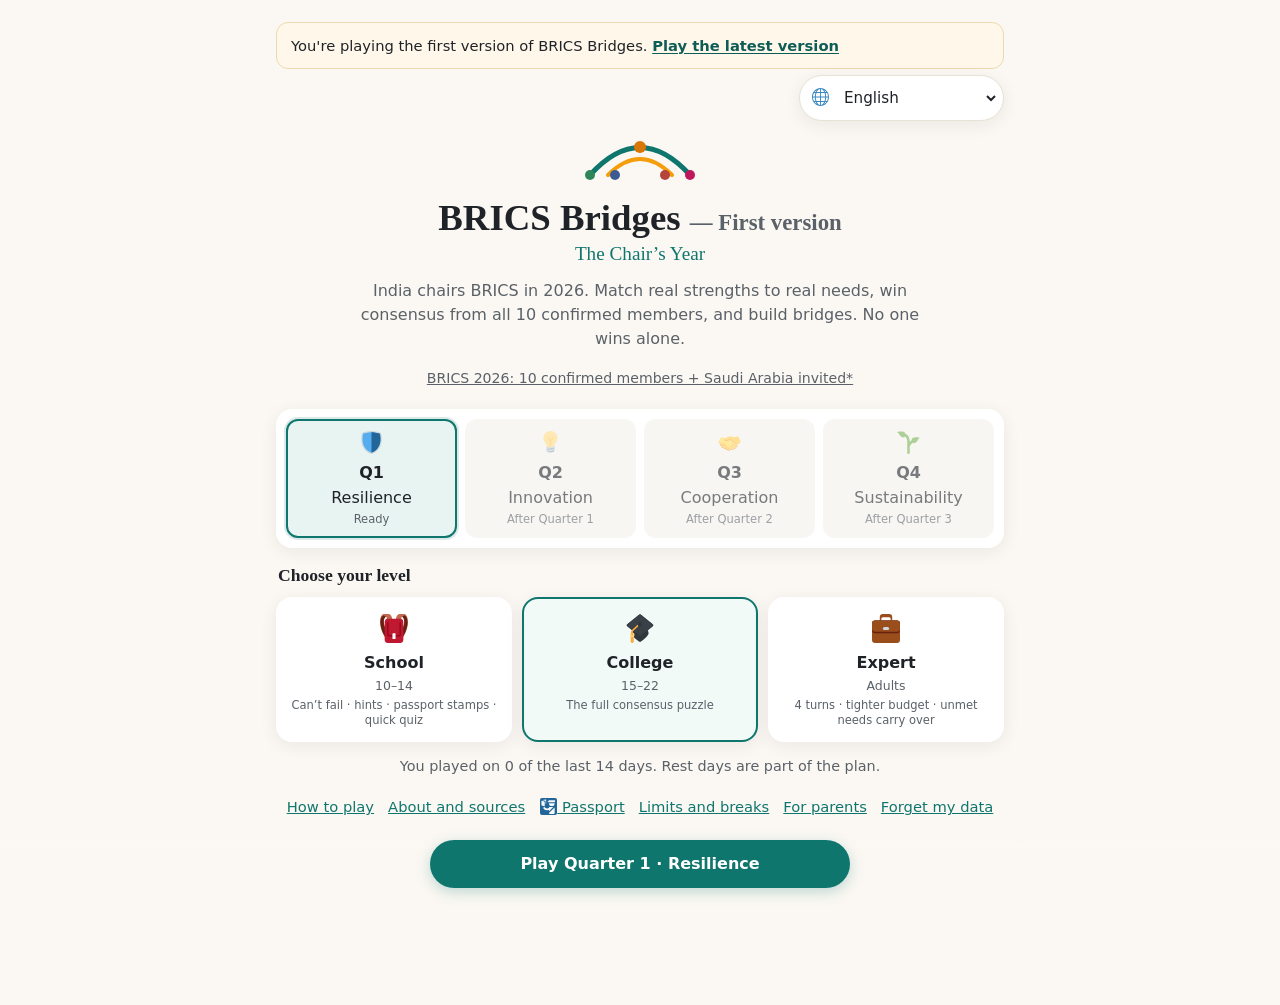
==== commit f4b8d572: "HRS Games 1.8.3: BRICS Bridges is one game with two versions — Classic is now its 'First version (Cl" ====
--- a/games/brics-bridges-classic/index.html
+++ b/games/brics-bridges-classic/index.html
@@ -6,34 +6,34 @@
 <meta name="color-scheme" content="light only">
 <meta name="theme-color" content="#fbf8f3">
 <!-- seo:start (generated by tools/seo.js) -->
-<title>BRICS Bridges — Classic edition | The Chair's Year: a cooperative BRICS strategy game by Harpreet Raj Singh</title>
-<meta name="description" content="BRICS Bridges — Classic is a free educational strategy game by Harpreet Raj Singh about India's 2026 BRICS chairship. Play four quarters (Resilience, Innovation, Cooperation, Sustainability): match real strengths of the 10 members and one invited country to real needs, fund shared projects, win consensus, then compare your year with the real New Delhi Declaration. School, College or Expert level, 9 languages. No ads, no data collected. Works offline.">
+<title>BRICS Bridges — First version | The Chair's Year: a cooperative BRICS strategy game by Harpreet Raj Singh</title>
+<meta name="description" content="The first version of BRICS Bridges, a free educational strategy game by Harpreet Raj Singh about India's 2026 BRICS chairship. Play four quarters (Resilience, Innovation, Cooperation, Sustainability): match real strengths of the 10 members and one invited country to real needs, fund shared projects, win consensus, then compare your year with the real New Delhi Declaration. School, College or Expert level, 9 languages. No ads, no data collected. Works offline.">
 <meta name="author" content="Harpreet Raj Singh">
 <meta name="robots" content="index,follow,max-image-preview:large">
 <link rel="canonical" href="https://harijim.github.io/hrs-games/games/brics-bridges-classic/">
 <meta property="og:type" content="website">
 <meta property="og:site_name" content="Harpreet Raj Singh Games">
 <meta property="og:locale" content="en_IN">
-<meta property="og:title" content="BRICS Bridges — Classic edition | The Chair's Year: a cooperative BRICS strategy game by Harpreet Raj Singh">
-<meta property="og:description" content="BRICS Bridges — Classic is a free educational strategy game by Harpreet Raj Singh about India's 2026 BRICS chairship. Play four quarters (Resilience, Innovation, Cooperation, Sustainability): match real strengths of the 10 members and one invited country to real needs, fund shared projects, win consensus, then compare your year with the real New Delhi Declaration. School, College or Expert level, 9 languages. No ads, no data collected. Works offline.">
+<meta property="og:title" content="BRICS Bridges — First version | The Chair's Year: a cooperative BRICS strategy game by Harpreet Raj Singh">
+<meta property="og:description" content="The first version of BRICS Bridges, a free educational strategy game by Harpreet Raj Singh about India's 2026 BRICS chairship. Play four quarters (Resilience, Innovation, Cooperation, Sustainability): match real strengths of the 10 members and one invited country to real needs, fund shared projects, win consensus, then compare your year with the real New Delhi Declaration. School, College or Expert level, 9 languages. No ads, no data collected. Works offline.">
 <meta property="og:url" content="https://harijim.github.io/hrs-games/games/brics-bridges-classic/">
 <meta property="og:image" content="https://harijim.github.io/hrs-games/assets/og/brics-bridges-classic-og-1200x630.jpg">
 <meta property="og:image:type" content="image/jpeg">
 <meta property="og:image:width" content="1200">
 <meta property="og:image:height" content="630">
-<meta property="og:image:alt" content="BRICS Bridges — Classic: The Chair's Year, a cooperative BRICS strategy game by Harpreet Raj Singh, bridges between ten countries">
+<meta property="og:image:alt" content="BRICS Bridges — First version: The Chair's Year, a cooperative BRICS strategy game by Harpreet Raj Singh, bridges between ten countries">
 <meta name="twitter:card" content="summary_large_image">
-<meta name="twitter:title" content="BRICS Bridges — Classic edition | The Chair's Year: a cooperative BRICS strategy game by Harpreet Raj Singh">
-<meta name="twitter:description" content="BRICS Bridges — Classic is a free educational strategy game by Harpreet Raj Singh about India's 2026 BRICS chairship. Play four quarters (Resilience, Innovation, Cooperation, Sustainability): match real strengths of the 10 members and one invited country to real needs, fund shared projects, win consensus, then compare your year with the real New Delhi Declaration. School, College or Expert level, 9 languages. No ads, no data collected. Works offline.">
+<meta name="twitter:title" content="BRICS Bridges — First version | The Chair's Year: a cooperative BRICS strategy game by Harpreet Raj Singh">
+<meta name="twitter:description" content="The first version of BRICS Bridges, a free educational strategy game by Harpreet Raj Singh about India's 2026 BRICS chairship. Play four quarters (Resilience, Innovation, Cooperation, Sustainability): match real strengths of the 10 members and one invited country to real needs, fund shared projects, win consensus, then compare your year with the real New Delhi Declaration. School, College or Expert level, 9 languages. No ads, no data collected. Works offline.">
 <meta name="twitter:image" content="https://harijim.github.io/hrs-games/assets/og/brics-bridges-classic-og-1200x630.jpg">
-<meta name="twitter:image:alt" content="BRICS Bridges — Classic: The Chair's Year, a cooperative BRICS strategy game by Harpreet Raj Singh, bridges between ten countries">
-<script type="application/ld+json">{"@context":"https://schema.org","@graph":[{"@type":["VideoGame","SoftwareApplication"],"@id":"https://harijim.github.io/hrs-games/games/brics-bridges-classic/#game","name":"BRICS Bridges — Classic edition","alternateName":"BRICS Bridges: The Chair's Year (Classic edition)","url":"https://harijim.github.io/hrs-games/games/brics-bridges-classic/","description":"BRICS Bridges — Classic is a free educational strategy game by Harpreet Raj Singh about India's 2026 BRICS chairship. Play four quarters (Resilience, Innovation, Cooperation, Sustainability): match real strengths of the 10 members and one invited country to real needs, fund shared projects, win consensus, then compare your year with the real New Delhi Declaration. School, College or Expert level, 9 languages. No ads, no data collected. Works offline.","image":"https://harijim.github.io/hrs-games/assets/og/brics-bridges-classic-og-1200x630.jpg","author":{"@id":"https://harijim.github.io/hrs-games/#harpreet-raj-singh"},"creator":{"@id":"https://harijim.github.io/hrs-games/#harpreet-raj-singh"},"publisher":{"@id":"https://harijim.github.io/hrs-games/#harpreet-raj-singh"},"genre":["Strategy","Cooperative","Educational"],"gamePlatform":["Web browser","Android","iOS (Add to Home Screen)"],"operatingSystem":"Any (web browser), Android","applicationCategory":"GameApplication","applicationSubCategory":"Educational strategy game","playMode":"SinglePlayer","inLanguage":["en","hi","pt","ru","zh-Hans","ar","am","fa","id"],"isAccessibleForFree":true,"educationalUse":"Edutainment","about":["BRICS","India's 2026 BRICS chairship","International cooperation","Resilience","Innovation","Sustainability","Viksit Bharat 2047"],"keywords":"educational games, edutainment, BRICS, BRICS Bridges, Classic, Harpreet Raj Singh","offers":{"@type":"Offer","price":"0","priceCurrency":"INR","availability":"https://schema.org/InStock"},"isPartOf":{"@id":"https://harijim.github.io/hrs-games/#website"},"version":"0.3.0","audience":[{"@type":"EducationalAudience","educationalRole":"student","audienceType":"School (ages 10–14)"},{"@type":"EducationalAudience","educationalRole":"student","audienceType":"College (ages 15–22)"},{"@type":"Audience","audienceType":"Adults / experts"}]},{"@type":"Person","@id":"https://harijim.github.io/hrs-games/#harpreet-raj-singh","name":"Harpreet Raj Singh","email":"mailto:harpreetrajsingh1@gmail.com","url":"https://harijim.github.io/hrs-games/about.html"},{"@type":"BreadcrumbList","itemListElement":[{"@type":"ListItem","position":1,"name":"Harpreet Raj Singh Games","item":"https://harijim.github.io/hrs-games/"},{"@type":"ListItem","position":2,"name":"BRICS Bridges — Classic edition","item":"https://harijim.github.io/hrs-games/games/brics-bridges-classic/"}]}]}</script>
+<meta name="twitter:image:alt" content="BRICS Bridges — First version: The Chair's Year, a cooperative BRICS strategy game by Harpreet Raj Singh, bridges between ten countries">
+<script type="application/ld+json">{"@context":"https://schema.org","@graph":[{"@type":"SoftwareApplication","@id":"https://harijim.github.io/hrs-games/games/brics-bridges-classic/#game","name":"BRICS Bridges — First version","alternateName":["BRICS Bridges: The Chair's Year (first version)","BRICS Bridges Classic"],"url":"https://harijim.github.io/hrs-games/games/brics-bridges-classic/","description":"The first version of BRICS Bridges, a free educational strategy game by Harpreet Raj Singh about India's 2026 BRICS chairship. Play four quarters (Resilience, Innovation, Cooperation, Sustainability): match real strengths of the 10 members and one invited country to real needs, fund shared projects, win consensus, then compare your year with the real New Delhi Declaration. School, College or Expert level, 9 languages. No ads, no data collected. Works offline.","image":"https://harijim.github.io/hrs-games/assets/og/brics-bridges-classic-og-1200x630.jpg","author":{"@id":"https://harijim.github.io/hrs-games/#harpreet-raj-singh"},"creator":{"@id":"https://harijim.github.io/hrs-games/#harpreet-raj-singh"},"publisher":{"@id":"https://harijim.github.io/hrs-games/#harpreet-raj-singh"},"genre":["Strategy","Cooperative","Educational"],"operatingSystem":"Any (web browser), Android","applicationCategory":"GameApplication","applicationSubCategory":"Educational strategy game","inLanguage":["en","hi","pt","ru","zh-Hans","ar","am","fa","id"],"isAccessibleForFree":true,"educationalUse":"Edutainment","about":["BRICS","India's 2026 BRICS chairship","International cooperation","Resilience","Innovation","Sustainability"],"keywords":"educational games, edutainment, BRICS, BRICS Bridges, first version, Classic, Harpreet Raj Singh","offers":{"@type":"Offer","price":"0","priceCurrency":"INR","availability":"https://schema.org/InStock"},"isPartOf":{"@id":"https://harijim.github.io/hrs-games/#website"},"version":"0.3.1","exampleOfWork":{"@type":["VideoGame","SoftwareApplication"],"@id":"https://harijim.github.io/hrs-games/games/brics-bridges/#game","name":"BRICS Bridges","url":"https://harijim.github.io/hrs-games/games/brics-bridges/"},"audience":[{"@type":"EducationalAudience","educationalRole":"student","audienceType":"School (ages 10–14)"},{"@type":"EducationalAudience","educationalRole":"student","audienceType":"College (ages 15–22)"},{"@type":"Audience","audienceType":"Adults / experts"}]},{"@type":"Person","@id":"https://harijim.github.io/hrs-games/#harpreet-raj-singh","name":"Harpreet Raj Singh","email":"mailto:harpreetrajsingh1@gmail.com","url":"https://harijim.github.io/hrs-games/about.html"},{"@type":"BreadcrumbList","itemListElement":[{"@type":"ListItem","position":1,"name":"Harpreet Raj Singh Games","item":"https://harijim.github.io/hrs-games/"},{"@type":"ListItem","position":2,"name":"BRICS Bridges","item":"https://harijim.github.io/hrs-games/games/brics-bridges/"},{"@type":"ListItem","position":3,"name":"First version","item":"https://harijim.github.io/hrs-games/games/brics-bridges-classic/"}]}]}</script>
 <!-- seo:end -->
 <!-- ios:start (generated by tools/build.js) -->
 <meta name="mobile-web-app-capable" content="yes">
 <meta name="apple-mobile-web-app-capable" content="yes">
 <meta name="apple-mobile-web-app-status-bar-style" content="default">
-<meta name="apple-mobile-web-app-title" content="BRICS Classic">
+<meta name="apple-mobile-web-app-title" content="BRICS Bridges">
 <meta name="format-detection" content="telephone=no">
 <!-- ios:end -->
 <meta name="hrs-langs" content="en,hi,pt,ru,zh-Hans,ar,am,fa,id">
@@ -204,6 +204,9 @@
 [dir=rtl] .meter .mbar i{background:linear-gradient(270deg,#f59e0b,#15803d)} /* RTL: bars and pips fill from the right */
 [dir=rtl] .fact{border-inline-start:4px solid var(--acc2)}
 .src{unicode-bidi:isolate}
+.verbanner{margin:0 0 10px;padding:10px 14px;border-radius:12px;background:#fff8ea;border:1.5px solid #ecd9b0;color:var(--ink);font-size:.92rem;line-height:1.45}
+.verbanner a{color:#0d5c56;font-weight:700;text-decoration:underline;text-underline-offset:2px;display:inline-block;min-height:24px;padding:2px 0}
+.verbanner a:focus-visible{outline:3px solid var(--acc2);outline-offset:2px;border-radius:4px}
 .topline{display:flex;justify-content:flex-end;margin:-4px 0 4px}
 .langpick{display:inline-flex;align-items:center;gap:6px;background:#fff;border:1.5px solid var(--line);border-radius:999px;padding:2px 4px 2px 10px;box-shadow:var(--sh)}
 [dir=rtl] .langpick{padding:2px 10px 2px 4px}
@@ -381,6 +384,7 @@
   { id: 'c2-IN', q: 2, m: 'IN', e: '🗣️', title: 'Many languages online', needs: { digital: 2, skills: 2, health: 1 },
     fact: 'India’s Constitution lists 22 languages in its Eighth Schedule. The Bhashini mission builds AI translation so people can use digital services in their own language.', srcName: 'Bhashini (MeitY)', src: 'https://bhashini.gov.in/',
     india: 'At the AI Impact Summit in February 2026, India hosted leaders to discuss AI for everyone (New Delhi Declaration ¶81).',
+    brics_link: { t: 'India hosted the AI Impact Summit in February 2026, which BRICS leaders noted in the New Delhi Declaration (¶81).', srcName: 'New Delhi Declaration ¶81', src: 'https://www.pmindia.gov.in/en/news_updates/brics-new-delhi-declaration-building-for-resilience-innovation-cooperation-and-sustainability-september-12-2026/' },
     quiz: { q: 'How many languages are listed in the Eighth Schedule of India’s Constitution?', a: ['8', '22', '100'], c: 1, why: '22. Digital tools that work in every language help everyone go online.' } },
   { id: 'c2-BR', q: 2, m: 'BR', e: '🏥', title: 'Health records for 200 million', needs: { digital: 2, health: 2, skills: 1 },
     fact: 'Brazil’s public health system, SUS, offers free care to everyone in the country, about 200 million people.', srcName: 'Ministério da Saúde: SUS', src: 'https://www.gov.br/saude/pt-br/sus', verify: true,
@@ -407,6 +411,7 @@
   { id: 'c3-IN', q: 3, m: 'IN', e: '🧵', title: 'Small firms going global', needs: { trade: 2, skills: 2, digital: 1 },
     fact: 'BRICS leaders noted in 2026 that access to affordable finance is the main bottleneck for micro, small and medium enterprises (MSMEs).', srcName: 'New Delhi Declaration ¶85 (2026)', src: 'https://www.pmindia.gov.in/en/news_updates/brics-new-delhi-declaration-building-for-resilience-innovation-cooperation-and-sustainability-september-12-2026/',
     india: 'India convened the first BRICS SME Forum in Agra in 2026 (New Delhi Declaration ¶71).',
+    brics_link: { t: 'India convened the first BRICS SME Forum in Agra in 2026 (New Delhi Declaration ¶71).', srcName: 'New Delhi Declaration ¶71', src: 'https://www.pmindia.gov.in/en/news_updates/brics-new-delhi-declaration-building-for-resilience-innovation-cooperation-and-sustainability-september-12-2026/' },
     quiz: { q: 'What does MSME stand for?', a: ['Micro, small and medium enterprises', 'Many small machine engines', 'Markets made easy'], c: 0, why: 'Micro, small and medium enterprises: workshops, shops and small factories.' } },
   { id: 'c3-CN', q: 3, m: 'CN', e: '🧪', title: 'Fertiliser price spike', needs: { food: 2, trade: 2, skills: 1 },
     fact: 'In 2022 world fertiliser prices reached record highs, raising costs for farmers everywhere. China is the world’s largest user of fertiliser.', srcName: 'World Bank Commodity Markets', src: 'https://www.worldbank.org/en/research/commodity-markets', verify: true,
@@ -448,30 +453,30 @@
 const PROJECTS = [
   { id: 'p-water',  e: '💧', name: 'Rainwater harvesting and reservoir repair', tags: ['water', 'water'], cost: 5, sdg: ['6.4'] },
   { id: 'p-food',   e: '🌾', name: 'Grain storage and cold chain',              tags: ['food', 'food'],   cost: 5, sdg: ['2.1', '12.3'] },
-  { id: 'p-health', e: '🩺', name: 'Health surge capacity and medicine stocks',  tags: ['health', 'health'], cost: 5, sdg: ['3.d'] },
-  { id: 'p-warn',   e: '📡', name: 'Last-mile multi-hazard early warning',        tags: ['warn', 'warn'],   cost: 4, sdg: ['13.1', '11.5'],
+  { id: 'p-health', e: '🩺', name: 'Health surge capacity and medicine stocks',  tags: ['health', 'health'], cost: 5, sdg: ['3.d'], brics_link: { t: 'Under India’s 2026 chairship, BRICS set up a sub-working group for early warning of mass infectious diseases (New Delhi Declaration ¶51).', srcName: 'New Delhi Declaration ¶51', src: 'https://www.pmindia.gov.in/en/news_updates/brics-new-delhi-declaration-building-for-resilience-innovation-cooperation-and-sustainability-september-12-2026/' } },
+  { id: 'p-warn',   e: '📡', name: 'Last-mile multi-hazard early warning',        tags: ['warn', 'warn'],   cost: 4, sdg: ['13.1', '11.5'], brics_link: { t: 'Under India’s 2026 chairship, BRICS agreed guidelines for integrating multi-hazard early-warning data (New Delhi Declaration ¶82).', srcName: 'New Delhi Declaration ¶82', src: 'https://www.pmindia.gov.in/en/news_updates/brics-new-delhi-declaration-building-for-resilience-innovation-cooperation-and-sustainability-september-12-2026/' },
     note: '24 hours’ warning of a storm or heatwave can cut damage by about 30% (Global Commission on Adaptation, 2019).', src: 'https://gca.org/reports/adapt-now-a-global-call-for-leadership-on-climate-resilience/' },
-  { id: 'p-infra',  e: '🏗️', name: 'Climate-resilient drainage and roads',       tags: ['infra', 'infra'], cost: 6, sdg: ['9.1', '11.5'] },
+  { id: 'p-infra',  e: '🏗️', name: 'Climate-resilient drainage and roads',       tags: ['infra', 'infra'], cost: 6, sdg: ['9.1', '11.5'], brics_link: { t: 'Under India’s 2026 chairship, BRICS agreed voluntary principles for climate-resilient urban infrastructure (New Delhi Declaration ¶82).', srcName: 'New Delhi Declaration ¶82', src: 'https://www.pmindia.gov.in/en/news_updates/brics-new-delhi-declaration-building-for-resilience-innovation-cooperation-and-sustainability-september-12-2026/' } },
   { id: 'p-solar',  e: '⚡', name: 'Solar and storage for clinics and shelters',  tags: ['energy', 'health'], cost: 4, sdg: ['7.2', '3.8'] },
   { id: 'p-irrig',  e: '🌱', name: 'Water-smart irrigation',                      tags: ['water', 'food'],  cost: 4, sdg: ['6.4', '2.4'] },
-  { id: 'p-shelter',e: '🏠', name: 'Flood-safe community shelters',              tags: ['infra', 'warn'],  cost: 4, sdg: ['11.5'] },  // Quarter 2: Innovation
-  { id: 'p-dpi',    e: '💻', name: 'Open digital public infrastructure pilot',  tags: ['digital', 'digital'], cost: 5, sdg: ['9.c', '17.8'] },
+  { id: 'p-shelter',e: '🏠', name: 'Flood-safe community shelters',              tags: ['infra', 'warn'],  cost: 4, sdg: ['11.5'], brics_link: { t: 'Under India’s 2026 chairship, BRICS agreed voluntary principles for climate-resilient urban infrastructure (New Delhi Declaration ¶82).', srcName: 'New Delhi Declaration ¶82', src: 'https://www.pmindia.gov.in/en/news_updates/brics-new-delhi-declaration-building-for-resilience-innovation-cooperation-and-sustainability-september-12-2026/' } },  // Quarter 2: Innovation
+  { id: 'p-dpi',    e: '💻', name: 'Open digital public infrastructure pilot',  tags: ['digital', 'digital'], cost: 5, sdg: ['9.c', '17.8'], brics_link: { t: 'India proposed a BRICS repository of digital public infrastructure and pilot projects; the 2026 Declaration notes the proposal (¶77).', srcName: 'New Delhi Declaration ¶77', src: 'https://www.pmindia.gov.in/en/news_updates/brics-new-delhi-declaration-building-for-resilience-innovation-cooperation-and-sustainability-september-12-2026/' } },
   { id: 'p-tele',   e: '📲', name: 'Telemedicine network for remote clinics',    tags: ['health', 'digital'], cost: 4, sdg: ['3.8', '9.c'] },
   { id: 'p-skill',  e: '🧑‍💻', name: 'Digital skills academies',               tags: ['skills', 'digital'], cost: 4, sdg: ['4.4'] },
-  { id: 'p-lab',    e: '🔬', name: 'Joint research lab and fellowships',         tags: ['skills', 'skills'],  cost: 5, sdg: ['9.5', '17.6'] },
+  { id: 'p-lab',    e: '🔬', name: 'Joint research lab and fellowships',         tags: ['skills', 'skills'],  cost: 5, sdg: ['9.5', '17.6'], brics_link: { t: 'India’s Department of Science and Technology is a funding party in the BRICS STI Framework Programme’s 2026 joint call; projects need teams from at least three BRICS countries.', srcName: 'DST call notice, 2026', src: 'https://dst.gov.in/callforproposals/brics-sti-framework-programme-7th-coordinated-call-brics-multilateral-projects-2026' } },
   { id: 'p-agri',   e: '🌾', name: 'Digital farm advisory service',              tags: ['food', 'digital'],   cost: 4, sdg: ['2.3'] },
-  { id: 'p-sensor', e: '📡', name: 'Open sensor network and alerts app',         tags: ['warn', 'digital'],   cost: 4, sdg: ['11.6', '13.1'] },
+  { id: 'p-sensor', e: '📡', name: 'Open sensor network and alerts app',         tags: ['warn', 'digital'],   cost: 4, sdg: ['11.6', '13.1'], brics_link: { t: 'Under India’s 2026 chairship, BRICS agreed guidelines for integrating multi-hazard early-warning data (New Delhi Declaration ¶82).', srcName: 'New Delhi Declaration ¶82', src: 'https://www.pmindia.gov.in/en/news_updates/brics-new-delhi-declaration-building-for-resilience-innovation-cooperation-and-sustainability-september-12-2026/' } },
   // Quarter 3: Cooperation
   { id: 'p-corr',   e: '🚢', name: 'Trade-corridor logistics upgrade',           tags: ['trade', 'infra'],    cost: 5, sdg: ['9.1', '17.11'] },
   { id: 'p-std',    e: '🏷️', name: 'Shared standards and testing labs',         tags: ['trade', 'skills'],   cost: 4, sdg: ['17.11'] },
-  { id: 'p-seed',   e: '🌱', name: 'Seed and farm-input information network',    tags: ['food', 'food'],      cost: 4, sdg: ['2.5', '2.3'] },
-  { id: 'p-msme',   e: '🧾', name: 'MSME trade help desk (digital)',             tags: ['trade', 'digital'],  cost: 4, sdg: ['8.3', '9.3'] },
+  { id: 'p-seed',   e: '🌱', name: 'Seed and farm-input information network',    tags: ['food', 'food'],      cost: 4, sdg: ['2.5', '2.3'], brics_link: { t: 'AGRIN, a BRICS network for farm inputs, genetic resources and information, was agreed under India’s 2026 chairship (New Delhi Declaration ¶61).', srcName: 'New Delhi Declaration ¶61', src: 'https://www.pmindia.gov.in/en/news_updates/brics-new-delhi-declaration-building-for-resilience-innovation-cooperation-and-sustainability-september-12-2026/' } },
+  { id: 'p-msme',   e: '🧾', name: 'MSME trade help desk (digital)',             tags: ['trade', 'digital'],  cost: 4, sdg: ['8.3', '9.3'], brics_link: { t: 'India convened the first BRICS SME Forum in Agra in 2026 (New Delhi Declaration ¶71).', srcName: 'New Delhi Declaration ¶71', src: 'https://www.pmindia.gov.in/en/news_updates/brics-new-delhi-declaration-building-for-resilience-innovation-cooperation-and-sustainability-september-12-2026/' } },
   { id: 'p-exch',   e: '🎓', name: 'Vocational exchange programme',              tags: ['skills', 'skills'],  cost: 5, sdg: ['4.4', '4.b'] },
   { id: 'p-cold',   e: '🧊', name: 'Shared cold storage at border points',       tags: ['food', 'trade'],     cost: 5, sdg: ['12.3', '17.11'] },
   // Quarter 4: Sustainability
-  { id: 'p-grid',   e: '🔋', name: 'Smart grid and battery storage',             tags: ['energy', 'infra'],   cost: 5, sdg: ['7.1', '7.b'] },
+  { id: 'p-grid',   e: '🔋', name: 'Smart grid and battery storage',             tags: ['energy', 'infra'],   cost: 5, sdg: ['7.1', '7.b'], brics_link: { t: 'BRICS adopted Guiding Principles on Smart Grids and Energy Storage under India’s 2026 chairship (New Delhi Declaration ¶65).', srcName: 'New Delhi Declaration ¶65', src: 'https://www.pmindia.gov.in/en/news_updates/brics-new-delhi-declaration-building-for-resilience-innovation-cooperation-and-sustainability-september-12-2026/' } },
   { id: 'p-roof',   e: '☀️', name: 'Rooftop solar for schools and clinics',      tags: ['energy', 'energy'],  cost: 5, sdg: ['7.2'] },
-  { id: 'p-restore',e: '🌳', name: 'Land and forest restoration',                tags: ['nature', 'water'],   cost: 4, sdg: ['15.3', '15.2'] },
+  { id: 'p-restore',e: '🌳', name: 'Land and forest restoration',                tags: ['nature', 'water'],   cost: 4, sdg: ['15.3', '15.2'], brics_link: { t: 'BRICS agreed principles for land restoration under India’s 2026 chairship (New Delhi Declaration ¶112).', srcName: 'New Delhi Declaration ¶112', src: 'https://www.pmindia.gov.in/en/news_updates/brics-new-delhi-declaration-building-for-resilience-innovation-cooperation-and-sustainability-september-12-2026/' } },
   { id: 'p-mangr',  e: '🌿', name: 'Mangrove and wetland restoration',           tags: ['nature', 'warn'],    cost: 4, sdg: ['14.2', '15.1'] },
   { id: 'p-reuse',  e: '♻️', name: 'Water recycling plant',                      tags: ['water', 'water'],    cost: 5, sdg: ['6.3'] },
   { id: 'p-green',  e: '👷', name: 'Green-jobs training',                        tags: ['skills', 'energy'],  cost: 4, sdg: ['4.4', '8.5'] },
@@ -586,8 +591,8 @@
 
 const DISCLAIMER = 'BRICS Bridges is an educational game by Harpreet Raj Singh Games. It is not affiliated with or endorsed by BRICS, the Ministry of External Affairs, the New Development Bank or any government. Facts are cited with dates. Strengths and needs are simplified for play. Scores, Voice, focus and credits are game mechanics, not assessments of any country.';
 
-const EDITION = { name: 'BRICS Bridges — Classic', slug: 'brics-bridges-classic' };
-const DATA = { SAUDI_SEAT, SAUDI_NOTE, SAUDI_SRC, TAGS, TAG_KEYS, MEMBERS, CARDS, CHALLENGES, PROJECTS, LEVELS, QUARTERS, TWISTS, TWIST_FACTS, NDD, YEAR_REAL, STRIP, ACTIONS_Q1, ACTIONS, FACTS, DISCLAIMER, EDITION, VERSION: '0.3.0' };
+const EDITION = { name: 'BRICS Bridges — First version', slug: 'brics-bridges-classic' };
+const DATA = { SAUDI_SEAT, SAUDI_NOTE, SAUDI_SRC, TAGS, TAG_KEYS, MEMBERS, CARDS, CHALLENGES, PROJECTS, LEVELS, QUARTERS, TWISTS, TWIST_FACTS, NDD, YEAR_REAL, STRIP, ACTIONS_Q1, ACTIONS, FACTS, DISCLAIMER, EDITION, VERSION: '0.3.1' };
 if (typeof module !== 'undefined' && module.exports) module.exports = DATA; else root.BB_DATA = DATA;
 })(typeof window !== 'undefined' ? window : globalThis);
 
@@ -619,8 +624,8 @@
   D.MEMBERS.forEach(m => { add(`m.${m.id}.name`, m, 'name'); add(`m.${m.id}.joined`, m, 'joined'); add(`m.${m.id}.ndbNote`, m, 'ndbNote'); add(`m.${m.id}.ndbStatus`, m, 'ndbStatus'); });
   D.CARDS.forEach(c => { add(`c.${c.id}.t`, c, 'title'); add(`c.${c.id}.f`, c, 'fact'); });
   D.CHALLENGES.forEach(c => { const k = 'ch.' + ((c.q || 1) > 1 ? c.id : c.m); /* Q1 keys stay ch.<member> (v0.2 translations) */ add(k + '.t', c, 'title'); add(k + '.f', c, 'fact'); add(k + '.i', c, 'india');
-    add(k + '.q', c.quiz, 'q'); c.quiz.a.forEach((_, i) => add(k + '.a' + i, c.quiz.a, i)); add(k + '.w', c.quiz, 'why'); });
-  D.PROJECTS.forEach(p => { add(`p.${p.id}.n`, p, 'name'); add(`p.${p.id}.note`, p, 'note'); });
+    add(k + '.q', c.quiz, 'q'); c.quiz.a.forEach((_, i) => add(k + '.a' + i, c.quiz.a, i)); add(k + '.w', c.quiz, 'why'); add(k + '.bl', c.brics_link, 't'); });
+  D.PROJECTS.forEach(p => { add(`p.${p.id}.n`, p, 'name'); add(`p.${p.id}.note`, p, 'note'); add(`p.${p.id}.bl`, p.brics_link, 't'); });
   Object.keys(D.LEVELS).forEach(k => { const v = D.LEVELS[k]; add(`lv.${k}.name`, v, 'name'); add(`lv.${k}.age`, v, 'age'); add(`lv.${k}.blurb`, v, 'blurb'); });
   D.QUARTERS.forEach(q => { add(`q.${q.n}.name`, q, 'name'); (q.outcomes || []).forEach((_, i) => add(`q.${q.n}.o${i}`, q.outcomes, i)); });
   D.STRIP.meters.forEach(m => { add(`strip.${m.id}.n`, m, 'n'); add(`strip.${m.id}.d`, m, 'd'); });
@@ -665,7 +670,7 @@
 if (typeof module !== 'undefined' && module.exports) module.exports = API; else root.BB_I18N = API;
 })(typeof window !== 'undefined' ? window : globalThis);
 
-window.BB_LANG={"en":{"sep":", ","title":"BRICS Bridges","sub":"The Chair’s Year","pitch":"India chairs BRICS in 2026. Match real strengths to real needs, win consensus from all {n} confirmed members, and build bridges. No one wins alone.","countLine":"BRICS 2026: {n} confirmed members + Saudi Arabia invited*","language":"Language","mtNote":"Translations are machine-drafted and are waiting for review by native speakers.","mech":"game mechanic","mechs":"game mechanics","mechTip":"Invented for play, not a real-world measure","voiceOf":"Voice {v} of {max}","voice":"Voice","councilAria":"Council of {n} BRICS members and 1 invited country. Tap a member for details.","invited":"Invited","indiaChairs":"India chairs","stripTitle":"Bharat 2047 strip","stripAria":"Bharat 2047 strip","close":"Close","ndbMember":"NDB member","ndbStatus":"{s}","strengths":"Strengths it can share","realCh":"A real challenge it faces","chInfo":"Shown for information. Invited guests do not get a challenge turn in this game.","inGame":"In this game","guestInGame":"Invited guest: its cards can help other members (shown as dashed bridges), but it has no Voice and is not part of the consensus check.","focusYear":"Focus this year:","focusMech":"game focus, not national policy","howTitle":"How to play","how1":"<b>Briefing.</b> One member faces a hazard. Its needs are shown as {chip} chips.","how2":"<b>Help.</b> Pick up to 3 strength cards from <i>other</i> members. Each tag on a card gives 1 point.","how3":"<b>Fund.</b> Choose one shared project (it adds 2 points) or save the budget.","how4":"<b>Consensus.</b> Every member has a Voice {pips}. Members who are included gain Voice. If a project is funded, members left out lose Voice. A project is adopted only if <b>every</b> Voice stays at 1 or more. Using one member for 2 cards strains it. You can consult one member per turn (+1).","how5":"<b>Result.</b> Bridges light up and the Resilience index rises. No country wins. You all do well together.","howGuest":"* Saudi Arabia is shown as an invited guest (membership not confirmed). Its cards can help, but it has no Voice and does not take part in the consensus check.","howMech":"Voice, focus, credits, the Resilience index and the Bharat 2047 meters are {mech}. Facts on cards are real and have a 📖 source.","aboutTitle":"About and sources","allSrc":"All sources in this quarter","srcLang":"Source names and links are kept in their original language.","recheck":"to re-check","version":"Version {v} · Your progress is stored only on this device.","yearAria":"The year","doneToday":"Done today ✓","ready":"Ready","unlocksTomorrow":"Unlocks tomorrow","chooseLevel":"Choose your level","best":"Best {n}","howLink":"How to play","aboutLink":"About and sources","limitsLink":"Limits and breaks","parents":"For parents","forget":"Forget my data","forgetSure":"Delete BRICS Bridges progress and best scores on this device?","annTurn":"Quarter 1, turn {n}","qN":"Q{n}","ph.brief":"Briefing","ph.help":"Help","ph.fund":"Fund","ph.consensus":"Consensus","ph.result":"Result","backAria":"Back to title (progress is saved)","turnOf":"Turn {n} of {t}","budgetTip":"Shared budget in credits (game units)","stepsAria":"Turn steps","carried":"+1 carried","loan":"NDB-style loan","noteC":"Note:","pooled":"Pooled support","isStatus":"{m}: {s}.","needsHelp":"{m} needs help","whatHelps":"What would help:","precedent":"Real precedent.","carryNote":"Expert: needs that were not met last turn carry over (+1). This is shown openly, with no hidden surprises.","agendaSrc":"From the MEA factsheet on outcomes of India’s chairship.","hint":"Hint: look for cards with the same symbols as the needs.","pickTitle":"Pick up to 3 strengths","guestCard":"Invited guest · optional help, not needed for consensus","strainLine":"2 cards from one member: strain (−1 Voice)","srcHint":"Sources: tap 📖 on the member details (tap a badge in the circle), or see About.","fundTitle":"Choose a shared project","budgetLeft":"◆ {n} left","creditsMech":"credits are game units","projAria":"Projects","sdg":"SDG","noBudget":"Not enough budget","saveB":"Save the budget for later","saveBNote":"No project this turn. Nobody loses Voice for being left out.","consTitle":"Consensus check","voiceMech":"Voice is a game mechanic","details":"{m} details","notInvolved":"not involved","why.helped":"helped","why.contrib":"contributed","why.focus":"project matches focus","why.left":"left out of a funded project","why.strain":"strain: 2 cards","why.consult":"consulted","consult":"Consult","consulted":"Consulted","okNoProj":"No project this turn, so there is nothing to block. Cards still help.","okAll":"Every member keeps a Voice of {f} or more, so the project can be adopted.","warnSchool":"{list} would feel left out. In real BRICS that could block the project. At School level it goes ahead, but try Consult or include them next time.","blocked":"{list} would drop below {f} and block it. BRICS decides by consensus. Try: <b>Consult</b> (+1), pick a card from them, choose a project that matches their focus, or save the budget.","proposal":"Proposal: {p}","noProj":"No project this turn","mayConsult":"You may consult one member (+1 Voice).","guestCons":"Saudi Arabia (invited, membership not confirmed) is not part of the consensus check.","rate.full":"Fully met","rate.most":"Mostly met","rate.part":"Partly met","needPts":"{c}/{t} need points","bridgesFrom":"Bridges from {list} to {m}.","noCards":"No cards were played this turn.","adopted":"Project adopted: {p} (◆ −{n}).","notAdopted":"<b>Consensus not reached yet.</b> The project was not adopted and the budget is kept. In BRICS, decisions are made by consensus.","budgetSaved":"Budget saved.","feltLeft":"{list} felt left out this time.","unmet":"Unmet: {chips}. These carry over (+1) if the next challenge needs them.","sdgProg":"SDG progress","stampAria":"Passport stamp","stamp":"Passport stamp: {m}","quiz":"Quick quiz:","quizYes":"✅ Yes!","quizTry":"Good try!","findHelp":"Find help →","redraw":"↻ Redraw","used":"(used)","nextProj":"Next: project →","pick1":"Pick at least 1 card","backCards":"← Cards","nextCons":"Next: consensus →","backProj":"← Project","propose":"Propose and adopt","confirm":"Confirm the turn","adjust":"← Adjust","contNoProj":"Continue without the project","nextTurn":"Next turn →","finish":"Finish the quarter →","newBest":"New best for this level","metN":"needs fully met","adoptedN":"projects adopted","bridgesN":"bridges built","allVoice":"Every member kept a voice. That is what consensus feels like.","someLow":"Some members ended with little Voice. Next time, try to include everyone over the quarter.","shared":"{n} of {t} members shared a strength.","guestHelped":"The invited guest, Saudi Arabia, also helped.","passport":"Your passport","doneBtn":"Done for today","maxPick":"You can pick up to 3 cards","annResult":"{r}. Resilience plus {g}","edition":"Classic edition","done":"Done ✓","lockedQ":"After Quarter {n}","playQ":"Play Quarter {n} · {q}","contQ":"Continue Quarter {q} · Turn {n}","qDone":"Quarter {n} complete","idx.1":"Resilience index","idx.2":"Innovation index","idx.3":"Cooperation index","idx.4":"Sustainability index","idxTip":"{i} (game mechanic)","agendaQ":"The real 2026 agenda for {q}","realAgreedQ":"What the real 2026 chairship agreed on {q}","agendaSrcNdd":"From the New Delhi Declaration of the BRICS leaders (12 September 2026). ¶ = paragraph number.","doneTodayQ":"You finished Quarter {n} today. {next} You can replay any open quarter, but real life is calling too 🌿","nextQN":"Next: Quarter {n} · {q} {e} opens tomorrow. Skipping days is fine: nothing is lost.","nextYear":"That was the last quarter of the year. Your year summary compares your choices with what BRICS really agreed.","doneLineQ":"You built {b} bridges and reached a {i} of {r}.","tagline.1":"Resilience starts at home.","tagline.2":"Every new idea starts with curiosity.","tagline.3":"Cooperation starts with one helping hand.","tagline.4":"A sustainable future starts with small daily habits.","howTwist":"Quarters 2, 3 and 4 each add one twist rule on top of these steps. It is explained at the start of the quarter.","tw.joint.name":"Twist: joint research call","tw.joint.rule":"Pick strengths from at least {cap} different members and the team earns 1 bonus need point.","tw.joint.expert":"Expert: all three strengths must match a need.","tw.joint.on":"🔬 Joint research bonus: +1","tw.joint.off":"🔬 Joint research bonus: strengths from {n} of 3 members so far","tw.cofi.name":"Twist: co-financing","tw.cofi.rule":"Each different member that lends a strength co-finances 1 credit of the project (up to {cap} on this level). Credits are game units, not money.","tw.cofi.live":"🏦 Helpers will co-finance {n} credit(s) of a project (up to {cap})","tw.cofi.share":"Co-financed by helpers: −{n} ◆","tw.lasting.name":"Twist: lasting assets","tw.lasting.rule":"Projects you adopt keep helping: in later turns of this quarter they add +1 to matching needs (up to {cap} a turn on this level).","tw.lasting.on":"🏛️ Lasting projects add +{n} this turn","tw.lasting.none":"🏛️ No lasting projects yet: one adopted now helps in later turns.","tw.lasting.added":"This project is now a lasting asset and will help in later turns.","gwBar":"{now} of {goal} GW (real)","passLink":"🛂 Passport","passTitle":"Your BRICS passport","passEmpty":"Play a quarter to collect passport stamps.","passNone":"No stamps yet","passQ":"{e} Quarter {n}","yearBtn":"📜 Your year in review","yearTitle":"Your year as chair","yearSub":"Your four quarters, side by side with what BRICS really agreed in the New Delhi Declaration.","yearYou":"In your game","yearReal":"In real life (2026)","yearNotPlayed":"Not played yet.","yearStats":"Needs fully met: {m}/{t} · bridges: {b}","yearProj":"Projects adopted:","yearNone":"No project adopted.","yearTw.joint":"Joint research bonuses: {n}","yearTw.cofi":"Credits co-financed by helpers: {n}","yearTw.lasting":"Points from lasting projects: {n}","yearProposals":"Still proposals, not decisions","yearProposalsNote":"These ideas were discussed in 2026 but not decided. A game can try out an idea; only governments can agree on it.","yearNote":"Game projects and scores are simplified mechanics. Real outcomes are agreements among governments, often voluntary, and take years to carry out.","yearBack":"Back to the title screen","rampNote":"The year gets busier: on this level, each challenge in this quarter needs 1 extra point."},"hi":{"sep":", ","title":"BRICS ब्रिजेस","sub":"अध्यक्ष का वर्ष","pitch":"2026 में भारत BRICS का अध्यक्ष है। असली ताक़तों को असली ज़रूरतों से मिलाइए, सभी {n} पुष्ट सदस्यों की सहमति जीतिए और पुल बनाइए। कोई अकेले नहीं जीतता।","countLine":"BRICS 2026: {n} पुष्ट सदस्य + सऊदी अरब आमंत्रित*","language":"भाषा","mtNote":"अनुवाद मशीन से तैयार किए गए हैं और मातृभाषी समीक्षकों की जाँच की प्रतीक्षा में हैं।","mech":"खेल नियम","mechs":"खेल नियम","mechTip":"खेल के लिए बनाया गया, असली दुनिया का माप नहीं","voiceOf":"आवाज़ {v} / {max}","voice":"आवाज़","councilAria":"{n} BRICS सदस्यों और 1 आमंत्रित देश की परिषद। विवरण के लिए किसी सदस्य पर टैप करें।","invited":"आमंत्रित","indiaChairs":"भारत अध्यक्ष","stripTitle":"भारत 2047 पट्टी","stripAria":"भारत 2047 पट्टी","close":"बंद करें","ndbMember":"NDB सदस्य","ndbStatus":"{s}","strengths":"वह कौन-सी ताक़तें साझा कर सकता है","realCh":"एक असली चुनौती जिसका वह सामना करता है","chInfo":"केवल जानकारी के लिए। इस खेल में आमंत्रित मेहमानों की चुनौती वाली बारी नहीं आती।","inGame":"इस खेल में","guestInGame":"आमंत्रित मेहमान: इसके कार्ड दूसरे सदस्यों की मदद कर सकते हैं (टूटी रेखा वाले पुल), पर इसकी कोई आवाज़ नहीं है और यह सहमति जाँच में शामिल नहीं है।","focusYear":"इस वर्ष का फ़ोकस:","focusMech":"खेल का फ़ोकस, राष्ट्रीय नीति नहीं","howTitle":"कैसे खेलें","how1":"<b>ब्रीफ़िंग।</b> एक सदस्य पर कोई आपदा आती है। उसकी ज़रूरतें {chip} चिप के रूप में दिखती हैं।","how2":"<b>मदद।</b> <i>दूसरे</i> सदस्यों के अधिकतम 3 ताक़त कार्ड चुनें। कार्ड का हर टैग 1 अंक देता है।","how3":"<b>फ़ंड।</b> एक साझा परियोजना चुनें (यह 2 अंक जोड़ती है) या बजट बचाएँ।","how4":"<b>सहमति।</b> हर सदस्य की एक आवाज़ है {pips}। जिन सदस्यों को शामिल किया जाता है, उनकी आवाज़ बढ़ती है। यदि परियोजना को फ़ंड मिलता है, तो छूटे हुए सदस्यों की आवाज़ घटती है। परियोजना तभी अपनाई जाती है जब <b>हर</b> आवाज़ 1 या उससे अधिक रहे। एक सदस्य के 2 कार्ड लेने से उस पर दबाव पड़ता है। आप हर बारी में एक सदस्य से परामर्श कर सकते हैं (+1)।","how5":"<b>नतीजा।</b> पुल जगमगाते हैं और लचीलापन सूचकांक बढ़ता है। कोई देश नहीं जीतता। आप सब मिलकर अच्छा करते हैं।","howGuest":"* सऊदी अरब को आमंत्रित मेहमान के रूप में दिखाया गया है (सदस्यता पुष्ट नहीं)। इसके कार्ड मदद कर सकते हैं, पर इसकी कोई आवाज़ नहीं है और यह सहमति जाँच में भाग नहीं लेता।","howMech":"आवाज़, फ़ोकस, क्रेडिट, लचीलापन सूचकांक और भारत 2047 मीटर {mech} हैं। कार्डों पर दिए तथ्य असली हैं और उनका 📖 स्रोत है।","aboutTitle":"परिचय और स्रोत","allSrc":"इस तिमाही के सभी स्रोत","srcLang":"स्रोतों के नाम और लिंक उनकी मूल भाषा में रखे गए हैं।","recheck":"दोबारा जाँचने के लिए","version":"संस्करण {v} · आपकी प्रगति केवल इसी डिवाइस पर रहती है।","yearAria":"वर्ष","doneToday":"आज पूरा ✓","ready":"तैयार","unlocksTomorrow":"कल खुलेगा","chooseLevel":"अपना स्तर चुनें","best":"सर्वश्रेष्ठ {n}","howLink":"कैसे खेलें","aboutLink":"परिचय और स्रोत","limitsLink":"सीमाएँ और ब्रेक","parents":"अभिभावकों के लिए","forget":"मेरा डेटा मिटाएँ","forgetSure":"इस डिवाइस से BRICS ब्रिजेस की प्रगति और सर्वश्रेष्ठ स्कोर मिटा दें?","annTurn":"तिमाही 1, बारी {n}","qN":"ति. {n}","ph.brief":"ब्रीफ़िंग","ph.help":"मदद","ph.fund":"फ़ंड","ph.consensus":"सहमति","ph.result":"नतीजा","backAria":"शीर्षक पर वापस (प्रगति सहेजी गई है)","turnOf":"बारी {n} / {t}","budgetTip":"क्रेडिट में साझा बजट (खेल इकाइयाँ)","stepsAria":"बारी के चरण","carried":"+1 आगे से","loan":"NDB जैसा ऋण","noteC":"नोट:","pooled":"साझा सहायता","isStatus":"{m}: {s}।","needsHelp":"{m} को मदद चाहिए","whatHelps":"क्या मदद करेगा:","precedent":"असली उदाहरण।","carryNote":"विशेषज्ञ: पिछली बारी में पूरी न हुई ज़रूरतें आगे जाती हैं (+1)। यह खुले तौर पर दिखाया जाता है, कोई छिपा आश्चर्य नहीं।","agendaSrc":"भारत की अध्यक्षता के नतीजों पर विदेश मंत्रालय (MEA) की तथ्य-पत्रिका से।","hint":"संकेत: ऐसे कार्ड खोजें जिन पर ज़रूरतों जैसे ही चिह्न हों।","pickTitle":"अधिकतम 3 ताक़तें चुनें","guestCard":"आमंत्रित मेहमान · वैकल्पिक मदद, सहमति के लिए ज़रूरी नहीं","strainLine":"एक सदस्य से 2 कार्ड: दबाव (−1 आवाज़)","srcHint":"स्रोत: सदस्य विवरण में 📖 पर टैप करें (घेरे में किसी बैज पर टैप करें), या परिचय देखें।","fundTitle":"एक साझा परियोजना चुनें","budgetLeft":"◆ {n} बचे","creditsMech":"क्रेडिट खेल की इकाइयाँ हैं","projAria":"परियोजनाएँ","sdg":"SDG","noBudget":"बजट पर्याप्त नहीं","saveB":"बजट बाद के लिए बचाएँ","saveBNote":"इस बारी कोई परियोजना नहीं। छूट जाने से किसी की आवाज़ नहीं घटती।","consTitle":"सहमति जाँच","voiceMech":"आवाज़ एक खेल नियम है","details":"{m} का विवरण","notInvolved":"शामिल नहीं","why.helped":"मदद की","why.contrib":"योगदान दिया","why.focus":"परियोजना फ़ोकस से मेल खाती है","why.left":"फ़ंड वाली परियोजना से छूट गया","why.strain":"दबाव: 2 कार्ड","why.consult":"परामर्श हुआ","consult":"परामर्श करें","consulted":"परामर्श हुआ","okNoProj":"इस बारी कोई परियोजना नहीं, इसलिए रोकने को कुछ नहीं। कार्ड फिर भी मदद करते हैं।","okAll":"हर सदस्य की आवाज़ {f} या उससे अधिक है, इसलिए परियोजना अपनाई जा सकती है।","warnSchool":"{list} ख़ुद को छूटा हुआ महसूस करेंगे। असली BRICS में इससे परियोजना रुक सकती थी। स्कूल स्तर पर यह आगे बढ़ती है, पर परामर्श करें या अगली बार उन्हें शामिल करें।","blocked":"{list} की आवाज़ {f} से नीचे जाएगी और वे इसे रोक देंगे। BRICS सहमति से फ़ैसले करता है। आज़माएँ: <b>परामर्श</b> (+1), उनका कोई कार्ड चुनें, उनके फ़ोकस से मेल खाती परियोजना चुनें, या बजट बचाएँ।","proposal":"प्रस्ताव: {p}","noProj":"इस बारी कोई परियोजना नहीं","mayConsult":"आप एक सदस्य से परामर्श कर सकते हैं (+1 आवाज़)।","guestCons":"सऊदी अरब (आमंत्रित, सदस्यता पुष्ट नहीं) सहमति जाँच में शामिल नहीं है।","rate.full":"पूरी तरह पूरी","rate.most":"अधिकतर पूरी","rate.part":"आंशिक रूप से पूरी","needPts":"{c}/{t} ज़रूरत अंक","bridgesFrom":"{list} से {m} तक पुल।","noCards":"इस बारी कोई कार्ड नहीं खेला गया।","adopted":"परियोजना अपनाई गई: {p} (◆ −{n})।","notAdopted":"<b>अभी सहमति नहीं बनी।</b> परियोजना नहीं अपनाई गई और बजट बचा रहा। BRICS में फ़ैसले सहमति से होते हैं।","budgetSaved":"बजट बचाया गया।","feltLeft":"इस बार {list} ख़ुद को छूटा हुआ महसूस कर रहे थे।","unmet":"अधूरी: {chips}। अगर अगली चुनौती को इनकी ज़रूरत हो, तो ये आगे जाती हैं (+1)।","sdgProg":"SDG प्रगति","stampAria":"पासपोर्ट मुहर","stamp":"पासपोर्ट मुहर: {m}","quiz":"छोटा प्रश्न:","quizYes":"✅ हाँ!","quizTry":"अच्छी कोशिश!","findHelp":"मदद खोजें →","redraw":"↻ फिर से बाँटें","used":"(इस्तेमाल हुआ)","nextProj":"आगे: परियोजना →","pick1":"कम से कम 1 कार्ड चुनें","backCards":"← कार्ड","nextCons":"आगे: सहमति →","backProj":"← परियोजना","propose":"प्रस्ताव रखें और अपनाएँ","confirm":"बारी पक्की करें","adjust":"← बदलें","contNoProj":"परियोजना के बिना जारी रखें","nextTurn":"अगली बारी →","finish":"तिमाही पूरी करें →","newBest":"इस स्तर का नया सर्वश्रेष्ठ","metN":"ज़रूरतें पूरी तरह पूरी","adoptedN":"परियोजनाएँ अपनाई गईं","bridgesN":"पुल बने","allVoice":"हर सदस्य की आवाज़ बनी रही। सहमति ऐसी ही लगती है।","someLow":"कुछ सदस्यों की आवाज़ अंत में कम रह गई। अगली बार पूरी तिमाही में सबको शामिल करने की कोशिश करें।","shared":"{t} में से {n} सदस्यों ने अपनी ताक़त साझा की।","guestHelped":"आमंत्रित मेहमान सऊदी अरब ने भी मदद की।","passport":"आपका पासपोर्ट","doneBtn":"आज के लिए बस","maxPick":"आप अधिकतम 3 कार्ड चुन सकते हैं","annResult":"{r}। लचीलापन प्लस {g}","tag.water":"पानी","tag.food":"भोजन","tag.health":"स्वास्थ्य","tag.warn":"पूर्व चेतावनी","tag.infra":"बुनियादी ढाँचा","tag.energy":"ऊर्जा","m.BR.name":"ब्राज़ील","m.BR.joined":"संस्थापक (2009)","m.RU.name":"रूस","m.RU.joined":"संस्थापक (2009)","m.RU.ndbNote":"NDB ने 3 मार्च 2022 को रूस में नए लेन-देन रोक दिए।","m.IN.name":"भारत","m.IN.joined":"संस्थापक (2009) · अध्यक्ष 2026","m.CN.name":"चीन","m.CN.joined":"संस्थापक (2009)","m.ZA.name":"दक्षिण अफ़्रीका","m.ZA.joined":"2010","m.EG.name":"मिस्र","m.EG.joined":"2024","m.ET.name":"इथियोपिया","m.ET.joined":"2024","m.ET.ndbStatus":"संभावित NDB सदस्य","m.IR.name":"ईरान","m.IR.joined":"2024","m.IR.ndbStatus":"NDB सदस्य नहीं","m.SA.name":"सऊदी अरब","m.SA.joined":"आमंत्रित (2023) · सदस्यता पुष्ट नहीं","m.SA.ndbStatus":"NDB सदस्य नहीं","m.AE.name":"UAE","m.AE.joined":"2024","m.ID.name":"इंडोनेशिया","m.ID.joined":"2025","m.ID.ndbStatus":"NDB सदस्य नहीं","c.BR1.t":"उष्णकटिबंधीय कृषि विज्ञान","c.BR1.f":"ब्राज़ील की कृषि अनुसंधान एजेंसी एम्ब्रापा ने मिट्टी और फ़सल की ऐसी विधियाँ विकसित कीं जिनसे सेराडो सवाना दुनिया के बड़े कृषि क्षेत्रों में से एक बन गया।","c.BR2.t":"जलविद्युत और जैव-एथेनॉल","c.BR2.f":"ब्राज़ील को अपनी अधिकांश बिजली नवीकरणीय स्रोतों से मिलती है, जिनमें जलविद्युत जलाशय आगे हैं, और वह गन्ने से बने एथेनॉल ईंधन का अग्रणी है।","c.RU1.t":"दुनिया के लिए गेहूँ","c.RU1.f":"रूस दुनिया का सबसे बड़ा गेहूँ निर्यातक है: 2025/26 के लिए लगभग 4.3–4.5 करोड़ टन का अनुमान, यानी वैश्विक गेहूँ व्यापार का लगभग पाँचवाँ हिस्सा।","c.RU2.t":"बिजलीघर निर्माता","c.RU2.f":"रूसी इंजीनियर विदेशों में परमाणु संयंत्र बनाते हैं, जिनमें भारत के तमिलनाडु का कुडनकुलम संयंत्र भी है।","c.IN1.t":"सस्ती दवाएँ","c.IN1.f":"भारत मात्रा के हिसाब से दुनिया की लगभग 20% जेनेरिक दवाएँ देता है, इसलिए उसे “दुनिया की फ़ार्मेसी” कहा जाता है।","c.IN2.t":"चक्रवात चेतावनी और आश्रय","c.IN2.f":"चक्रवात फ़ैलिन (2013) से पहले ओडिशा ने लगभग 10 लाख लोगों को आश्रयों में पहुँचाया। 44 लोगों की मृत्यु हुई, जबकि 1999 के महाचक्रवात में लगभग 10,000 लोग मारे गए थे।","c.CN1.t":"सोलर पैनल निर्माण","c.CN1.f":"सोलर PV निर्माण के हर मुख्य चरण में चीन की हिस्सेदारी 80% से अधिक है, जिससे दुनिया भर में सोलर पैनल बहुत सस्ते हुए हैं।","c.CN2.t":"रेल और बड़े निर्माण","c.CN2.f":"दिसंबर 2025 तक चीन का हाई-स्पीड रेल नेटवर्क 50,000 किमी पार कर गया, जो बाक़ी दुनिया के कुल से अधिक है।","c.ZA1.t":"जन-स्वास्थ्य कार्यक्रम","c.ZA1.f":"दक्षिण अफ़्रीका दुनिया का सबसे बड़ा HIV उपचार कार्यक्रम चलाता है: 2024 में लगभग 63 लाख लोग एंटीरेट्रोवायरल उपचार पर थे।","c.ZA2.t":"पानी बचाने का हुनर","c.ZA2.f":"2018 के सूखे में केप टाउन ने पानी का उपयोग आधे से भी ज़्यादा घटाया, लगभग 120 करोड़ से लगभग 50 करोड़ लीटर प्रतिदिन, और “डे ज़ीरो” से बच गया।","c.EG1.t":"स्वेज़ नहर से जहाज़रानी","c.EG1.f":"विश्व व्यापार का लगभग 12%, जिसमें अनाज और उर्वरक भी हैं, मिस्र की स्वेज़ नहर से गुज़रता है।","c.EG2.t":"रेगिस्तानी सौर पार्क","c.EG2.f":"असवान के पास मिस्र का बेनबान सौर पार्क, लगभग 1.65 GW, दुनिया के सबसे बड़े सौर पार्कों में से एक है।","c.ET1.t":"ग्रीन लेगेसी वृक्षारोपण","c.ET1.f":"इथियोपिया की ग्रीन लेगेसी पहल के अनुसार ज़मीन और जलग्रहण क्षेत्रों को बहाल करने के लिए 2019 से 48 अरब से अधिक पौधे लगाए गए हैं।","c.ET2.t":"मानवीय हवाई केंद्र","c.ET2.f":"2020 में संयुक्त राष्ट्र विश्व खाद्य कार्यक्रम और इथियोपियन एयरलाइंस के साथ चले अदीस अबाबा हवाई केंद्र ने सभी 54 अफ़्रीकी देशों तक COVID-19 सामग्री पहुँचाई।","c.IR1.t":"क़नात जल इंजीनियरिंग","c.IR1.f":"ईरान के क़नात प्राचीन भूमिगत नालियाँ हैं जो गुरुत्व से पानी ले जाती हैं। फ़ारसी क़नात UNESCO विश्व धरोहर स्थल है (2016)।","c.IR2.t":"भूकंप इंजीनियरिंग","c.IR2.f":"ईरान का अंतरराष्ट्रीय भूकंप इंजीनियरिंग और भूकंप विज्ञान संस्थान (IIEES, स्थापना 1989) सुरक्षित इमारतों और भूकंप निगरानी पर शोध करता है।","c.SA1.t":"बड़े पैमाने पर विलवणीकरण","c.SA1.f":"सऊदी अरब विलवणीकृत पानी का दुनिया का सबसे बड़ा उत्पादक है: प्रतिदिन 1.6 करोड़ घन मीटर से अधिक।","c.SA2.t":"बड़े सौर संयंत्र","c.SA2.f":"1.5 GW का सुदैर सौर संयंत्र जनवरी 2024 से पूरी तरह चल रहा है।","c.AE1.t":"स्वच्छ परमाणु ऊर्जा","c.AE1.f":"UAE का बराका परमाणु संयंत्र देश की लगभग एक-चौथाई बिजली देता है।","c.AE2.t":"मानवीय लॉजिस्टिक्स केंद्र","c.AE2.f":"दुबई ह्यूमैनिटेरियन, पहले इंटरनेशनल ह्यूमैनिटेरियन सिटी, ख़ुद को दुनिया का सबसे बड़ा मानवीय केंद्र बताता है, जिसके लगभग 80 UN, NGO और अन्य सदस्य हैं।","c.ID1.t":"सुनामी पूर्व चेतावनी","c.ID1.f":"2008 में शुरू हुआ इंडोनेशिया का InaTEWS तेज़ भूकंप के लगभग 5 मिनट बाद सुनामी चेतावनी जारी कर सकता है।","c.ID2.t":"भूतापीय ऊर्जा","c.ID2.f":"इंडोनेशिया के पास दुनिया की दूसरी सबसे बड़ी भूतापीय बिजली क्षमता है, लगभग 2,744 MW।","ch.ET.t":"लंबा सूखा","ch.ET.f":"2020 के अंत से 2022 तक इथियोपिया समेत हॉर्न ऑफ़ अफ़्रीका में लगातार पाँच बरसाती मौसम विफल रहे।","ch.ET.q":"हॉर्न ऑफ़ अफ़्रीका के सूखे में लगातार कितने बरसाती मौसम विफल रहे?","ch.ET.a0":"2","ch.ET.a1":"3","ch.ET.a2":"5","ch.ET.w":"2020 के अंत से 2022 तक पाँच मौसम विफल रहे। इसीलिए पानी और भोजन की मदद एक साथ चाहिए थी।","ch.IN.t":"चक्रवात का मौसम","ch.IN.f":"चक्रवात फ़ैलिन (2013) ने ओडिशा में लगभग 1.32 करोड़ लोगों को प्रभावित किया। पूर्व चेतावनी और आश्रयों से मृतकों की संख्या 44 तक सीमित रही।","ch.IN.i":"ओडिशा का “शून्य हताहत” तरीक़ा अब एक मॉडल है जिसे भारत दूसरों के साथ साझा करता है।","ch.IN.q":"चक्रवात फ़ैलिन से पहले ओडिशा ने लगभग कितने लोगों को सुरक्षित जगह पहुँचाया?","ch.IN.a0":"10,000","ch.IN.a1":"1,00,000","ch.IN.a2":"लगभग 10 लाख","ch.IN.w":"लगभग 36 घंटों में करीब 10 लाख लोगों को निकाला गया, जो अब तक के सबसे बड़े निकासी अभियानों में से एक है।","ch.ID.t":"शहरी बाढ़","ch.ID.f":"1 जनवरी 2020 को जकार्ता के एक केंद्र पर एक ही दिन में 377 मिमी बारिश हुई, जो 1866 में रिकॉर्ड शुरू होने के बाद सबसे अधिक थी।","ch.ID.q":"1 जनवरी 2020 को जकार्ता में एक दिन में कितनी बारिश हुई?","ch.ID.a0":"37 मिमी","ch.ID.a1":"177 मिमी","ch.ID.a2":"377 मिमी","ch.ID.w":"एक दिन में 377 मिमी। कई जगहों पर यह पूरे महीने की बारिश जितना है, वह भी एक साथ।","ch.ZA.t":"पानी की कमी","ch.ZA.f":"2018 में केप टाउन ने “डे ज़ीरो” से बचने के लिए, जब नल बंद हो जाते, हर व्यक्ति को प्रतिदिन 50 लीटर पानी तक सीमित किया।","ch.ZA.q":"2018 में केप टाउन ने हर व्यक्ति से प्रतिदिन अधिकतम कितना पानी इस्तेमाल करने को कहा?","ch.ZA.a0":"50 लीटर","ch.ZA.a1":"150 लीटर","ch.ZA.a2":"500 लीटर","ch.ZA.w":"50 लीटर, लगभग एक छोटा शावर। लोगों ने मिलकर पानी बचाया और डे ज़ीरो कभी नहीं आया।","ch.BR.t":"डेंगू अलर्ट","ch.BR.f":"2024 अमेरिका महाद्वीपों में डेंगू का रिकॉर्ड वर्ष था, और ब्राज़ील में सबसे अधिक मामले दर्ज हुए।","ch.BR.q":"डेंगू उन मच्छरों से फैलता है जो पनपते हैं…","ch.BR.a0":"रुके हुए पानी में","ch.BR.a1":"सूखी रेत में","ch.BR.a2":"ठंडी बर्फ़ में","ch.BR.w":"गमलों, टायरों और कूलरों में रुका पानी। हफ़्ते में एक बार इसे खाली करने से सबकी मदद होती है।","ch.IR.t":"गर्मी और पानी का तनाव","ch.IR.f":"WRI के एक्वाडक्ट एटलस में ईरान “अत्यधिक उच्च” आधारभूत जल तनाव वाले देशों में है।","ch.IR.q":"ईरान की प्राचीन भूमिगत जल नालियों को कहते हैं…","ch.IR.a0":"क़नात","ch.IR.a1":"नहरें","ch.IR.a2":"बावड़ियाँ","ch.IR.w":"क़नात गुरुत्व से पानी ले जाते हैं। भारत की बावड़ियाँ पानी जमा करने का एक और पुराना, समझदार तरीक़ा हैं।","ch.RU.t":"जंगल की आग का मौसम","ch.RU.f":"जंगल की आग से निपटने की तैयारी भारत की 2026 BRICS अध्यक्षता के सहयोग नतीजों में से एक थी।","ch.RU.q":"जंगल की आग के पहले घंटों में सबसे ज़्यादा क्या मदद करता है?","ch.RU.a0":"जल्दी पता लगाना और चेतावनी","ch.RU.a1":"बारिश का इंतज़ार","ch.RU.a2":"और पेड़ काटना","ch.RU.w":"जल्दी पता लगाना: छोटी आग को रोकना बहुत आसान है।","ch.AE.t":"खाद्य आयात में रुकावट","ch.AE.f":"UAE अपना लगभग 90% भोजन आयात करता है। उसकी राष्ट्रीय खाद्य सुरक्षा रणनीति 2051 का लक्ष्य आपूर्ति में विविधता लाना और स्थानीय स्तर पर अधिक उगाना है।","ch.AE.q":"UAE अपना लगभग कितना भोजन आयात करता है?","ch.AE.a0":"10%","ch.AE.a1":"50%","ch.AE.a2":"90%","ch.AE.w":"लगभग 90%, इसलिए सुचारु जहाज़रानी और भंडारण बहुत मायने रखते हैं।","ch.CN.t":"नदी की बाढ़","ch.CN.f":"2020 की गर्मियों में लंबी मानसूनी बारिश से यांग्त्ज़ी बेसिन में भीषण बाढ़ आई।","ch.CN.q":"यांग्त्ज़ी किस महाद्वीप की सबसे लंबी नदी है?","ch.CN.a0":"एशिया","ch.CN.a1":"अफ़्रीका","ch.CN.a2":"यूरोप","ch.CN.w":"एशिया। इसके बेसिन में करोड़ों लोग रहते हैं।","ch.SA.t":"रेगिस्तान में अचानक बाढ़","ch.SA.f":"नवंबर 2009 में अचानक भारी बारिश से जेद्दा में घातक अचानक बाढ़ आई।","ch.SA.q":"रेगिस्तानी शहरों में अचानक बाढ़ इतनी ख़तरनाक क्यों हो सकती है?","ch.SA.a0":"सख़्त, सूखी ज़मीन पानी जल्दी नहीं सोख पाती","ch.SA.a1":"रेगिस्तान में कभी बारिश नहीं होती","ch.SA.a2":"रेत पानी को गायब कर देती है","ch.SA.w":"सूखी, सख़्त ज़मीन और कम नालियों से पानी बहुत तेज़ी से सड़कों पर दौड़ता है।","ch.EG.t":"डेल्टा और समुद्र-स्तर","ch.EG.f":"मिस्र का निचला नील डेल्टा, जहाँ उसकी बहुत-सी खेती की ज़मीन है, समुद्र-स्तर बढ़ने और मिट्टी में खारा पानी रिसने का सामना कर रहा है। ग्रीन क्लाइमेट फ़ंड की एक परियोजना तटीय अनुकूलन में मदद करती है।","ch.EG.q":"निचली डेल्टा खेती की ज़मीन को सबसे ज़्यादा ख़तरा किससे है?","ch.EG.a0":"समुद्र-स्तर बढ़ना और खारा पानी","ch.EG.a1":"बहुत ज़्यादा पेड़","ch.EG.a2":"बर्फ़बारी","ch.EG.w":"बढ़ता समुद्र खारे पानी को मिट्टी में धकेलता है, जिससे भोजन उगाना कठिन होता है।","p.p-water.n":"वर्षा जल संचयन और जलाशय मरम्मत","p.p-food.n":"अनाज भंडारण और कोल्ड चेन","p.p-health.n":"स्वास्थ्य आपात क्षमता और दवा भंडार","p.p-warn.n":"अंतिम छोर तक बहु-आपदा पूर्व चेतावनी","p.p-warn.note":"तूफ़ान या लू की 24 घंटे पहले चेतावनी से नुकसान लगभग 30% घट सकता है (ग्लोबल कमीशन ऑन एडैप्टेशन, 2019)।","p.p-infra.n":"जलवायु-सक्षम जल निकासी और सड़कें","p.p-solar.n":"क्लिनिकों और आश्रयों के लिए सौर ऊर्जा और भंडारण","p.p-irrig.n":"पानी-बचत सिंचाई","p.p-shelter.n":"बाढ़-सुरक्षित सामुदायिक आश्रय","lv.school.name":"स्कूल","lv.school.age":"10–14","lv.school.blurb":"हार नहीं · संकेत · पासपोर्ट मुहरें · छोटा प्रश्न","lv.college.name":"कॉलेज","lv.college.age":"15–22","lv.college.blurb":"पूरी सहमति पहेली","lv.expert.name":"विशेषज्ञ","lv.expert.age":"वयस्क","lv.expert.blurb":"4 बारियाँ · कम बजट · अधूरी ज़रूरतें आगे जाती हैं","q.1.name":"लचीलापन","q.1.o0":"बहु-आपदा पूर्व चेतावनी डेटा का एकीकरण","q.1.o1":"जलवायु-सक्षम शहरी बुनियादी ढाँचे के स्वैच्छिक सिद्धांत","q.1.o2":"संक्रामक रोग पूर्व चेतावनी उप-समूह","q.1.o3":"जंगल की आग की तैयारी","q.1.o4":"कृषि-पारिस्थितिकी और पुनर्योजी कृषि पर केंद्रों का नेटवर्क","q.2.name":"नवाचार","q.3.name":"सहयोग","q.4.name":"स्थिरता","strip.garib.n":"गरीब","strip.garib.d":"गरीब परिवार","strip.yuva.n":"युवा","strip.yuva.d":"नौजवान","strip.annadata.n":"अन्नदाता","strip.annadata.d":"किसान","strip.nari.n":"नारी","strip.nari.d":"महिलाएँ","strip.real":"असली: भारत की गैर-जीवाश्म बिजली क्षमता 300.5 GW पहुँची (31 जुलाई 2026), 2030 तक 500 GW की ओर।","act.plan":"🗺️ परिवार की आपात योजना बनाएँ: मिलने की जगह और ज़रूरी फ़ोन नंबर काग़ज़ पर लिखें","act.water":"💧 आज पानी बचाएँ: बाल्टी इस्तेमाल करें, या किसी बड़े के साथ टपकता नल ठीक करें","act.alert":"📲 किसी बड़े के साथ पता करें कि आपके इलाक़े में मौसम की चेतावनी कैसे आती है (जैसे NDMA “सचेत”, IMD)","act.kit":"🩹 घर की प्राथमिक चिकित्सा किट साथ मिलकर जाँचें और जो कम है उसे लिख लें","act.tree":"🌳 किसी पेड़ को पानी दें या अपनी गली या बालकनी में कुछ लगाएँ","about.0":"BRICS के 10 पुष्ट सदस्य हैं: ब्राज़ील, रूस, भारत, चीन, दक्षिण अफ़्रीका, मिस्र, इथियोपिया, ईरान, UAE और इंडोनेशिया। सऊदी अरब को 2023 में आमंत्रित किया गया; भारत की 2026 अध्यक्षता इसे सदस्य के रूप में सूचीबद्ध करती है, पर सऊदी अरब ने सार्वजनिक रूप से सदस्यता की पुष्टि नहीं की है। 10 साझेदार देश भी हैं। BRICS की कोई संधि, बजट या स्थायी सचिवालय नहीं है; फ़ैसले सहमति से होते हैं।","about.1":"2026 में भारत BRICS का अध्यक्ष है (चौथी बार), विषय है “लचीलेपन, नवाचार, सहयोग और स्थिरता के लिए निर्माण”। 18वाँ शिखर सम्मेलन 12–13 सितंबर 2026 को नई दिल्ली में हुआ।","about.2":"न्यू डेवलपमेंट बैंक (शंघाई, 2015 से) के 10 सदस्य हैं: ब्राज़ील, रूस, भारत, चीन, दक्षिण अफ़्रीका, बांग्लादेश, UAE, मिस्र, अल्जीरिया और उज़्बेकिस्तान। यह हर परियोजना को SDG लक्ष्यों से जोड़ता है।","about.3":"“फ़िलहाल BRICS में BRICS मुद्रा का कोई प्रस्ताव नहीं है।” (विदेश मंत्रालय, सितंबर 2026)","disc":"BRICS ब्रिजेस हरप्रीत राज सिंह गेम्स का एक शैक्षिक खेल है। यह BRICS, विदेश मंत्रालय, न्यू डेवलपमेंट बैंक या किसी सरकार से संबद्ध या समर्थित नहीं है। तथ्य तारीख़ों के साथ उद्धृत हैं। ताक़तें और ज़रूरतें खेल के लिए सरल की गई हैं। स्कोर, आवाज़, फ़ोकस और क्रेडिट खेल नियम हैं, किसी देश का आकलन नहीं।","saudi":"सऊदी अरब को 2023 में BRICS में शामिल होने का निमंत्रण मिला। भारतीय और BRICS आधिकारिक स्रोत, जैसे भारत की 2026 अध्यक्षता की वेबसाइट, इसे सदस्यों में सूचीबद्ध करते हैं। सऊदी अरब ने सार्वजनिक रूप से अपनी सदस्यता की पुष्टि नहीं की है और 2026 शिखर सम्मेलन में आमंत्रित देश के रूप में भाग लिया। यह खेल इसे आमंत्रित मेहमान के रूप में दिखाता है: इसकी ताक़तें मदद कर सकती हैं, पर यह सहमति जाँच का हिस्सा नहीं है।","idx.1":"लचीलापन सूचकांक","edition":"क्लासिक संस्करण","done":"पूरा ✓","lockedQ":"तिमाही {n} के बाद","playQ":"तिमाही {n} खेलें · {q}","contQ":"तिमाही {q} जारी रखें · बारी {n}","qDone":"तिमाही {n} पूरी","idx.2":"नवाचार सूचकांक","idx.3":"सहयोग सूचकांक","idx.4":"सततता सूचकांक","idxTip":"{i} (खेल का नियम)","agendaQ":"{q} के लिए 2026 का असली एजेंडा","realAgreedQ":"2026 की असली अध्यक्षता में {q} पर क्या सहमति बनी","agendaSrcNdd":"ब्रिक्स नेताओं की नई दिल्ली घोषणा (12 सितंबर 2026) से। ¶ = अनुच्छेद संख्या।","doneTodayQ":"आज आपने तिमाही {n} पूरी की। {next} आप कोई भी खुली तिमाही दोबारा खेल सकते हैं, पर असली ज़िंदगी भी बुला रही है 🌿","nextQN":"अगली: तिमाही {n} · {q} {e} कल खुलेगी। दिन छूट जाएँ तो कोई बात नहीं: कुछ भी नहीं खोता।","nextYear":"यह साल की आख़िरी तिमाही थी। आपके साल का सारांश आपके फ़ैसलों की तुलना ब्रिक्स के असली समझौतों से करता है।","doneLineQ":"आपने {b} पुल बनाए और {i} {r} तक पहुँचा।","tagline.1":"मज़बूती घर से शुरू होती है।","tagline.2":"हर नया विचार जिज्ञासा से शुरू होता है।","tagline.3":"सहयोग एक मदद के हाथ से शुरू होता है।","tagline.4":"टिकाऊ भविष्य छोटी रोज़ की आदतों से शुरू होता है।","howTwist":"तिमाही 2, 3 और 4 में इन चरणों के ऊपर एक नया नियम (ट्विस्ट) जुड़ता है। तिमाही की शुरुआत में इसे समझाया जाता है।","tw.joint.name":"ट्विस्ट: संयुक्त शोध आह्वान","tw.joint.rule":"कम से कम {cap} अलग-अलग सदस्यों की ताक़तें चुनें, तो टीम को 1 बोनस ज़रूरत-अंक मिलता है।","tw.joint.expert":"एक्सपर्ट: तीनों ताक़तें किसी ज़रूरत से मेल खानी चाहिए।","tw.joint.on":"🔬 संयुक्त शोध बोनस: +1","tw.joint.off":"🔬 संयुक्त शोध बोनस: अभी तक 3 में से {n} सदस्यों की ताक़तें","tw.cofi.name":"ट्विस्ट: सह-वित्तपोषण","tw.cofi.rule":"ताक़त देने वाला हर अलग सदस्य परियोजना का 1 क्रेडिट सह-वित्तपोषित करता है (इस स्तर पर अधिकतम {cap})। क्रेडिट खेल की इकाइयाँ हैं, पैसा नहीं।","tw.cofi.live":"🏦 मददगार किसी परियोजना के {n} क्रेडिट सह-वित्तपोषित करेंगे (अधिकतम {cap})","tw.cofi.share":"मददगारों का सह-वित्तपोषण: −{n} ◆","tw.lasting.name":"ट्विस्ट: टिकाऊ संपत्तियाँ","tw.lasting.rule":"अपनाई गई परियोजनाएँ मदद करती रहती हैं: इस तिमाही की अगली बारियों में वे मेल खाती ज़रूरतों में +1 जोड़ती हैं (इस स्तर पर हर बारी अधिकतम {cap})।","tw.lasting.on":"🏛️ टिकाऊ परियोजनाएँ इस बारी +{n} जोड़ती हैं","tw.lasting.none":"🏛️ अभी कोई टिकाऊ परियोजना नहीं: अभी अपनाई गई परियोजना अगली बारियों में मदद करेगी।","tw.lasting.added":"यह परियोजना अब एक टिकाऊ संपत्ति है और अगली बारियों में मदद करेगी।","gwBar":"{goal} में से {now} GW (असली)","passLink":"🛂 पासपोर्ट","passTitle":"आपका ब्रिक्स पासपोर्ट","passEmpty":"पासपोर्ट मुहरें पाने के लिए एक तिमाही खेलें।","passNone":"अभी कोई मुहर नहीं","passQ":"{e} तिमाही {n}","yearBtn":"📜 आपका साल एक नज़र में","yearTitle":"अध्यक्ष के रूप में आपका साल","yearSub":"आपकी चारों तिमाहियाँ, नई दिल्ली घोषणा में ब्रिक्स के असली समझौतों के साथ।","yearYou":"आपके खेल में","yearReal":"असल में (2026)","yearNotPlayed":"अभी नहीं खेली।","yearStats":"पूरी हुई ज़रूरतें: {m}/{t} · पुल: {b}","yearProj":"अपनाई गई परियोजनाएँ:","yearNone":"कोई परियोजना नहीं अपनाई।","yearTw.joint":"संयुक्त शोध बोनस: {n}","yearTw.cofi":"मददगारों द्वारा सह-वित्तपोषित क्रेडिट: {n}","yearTw.lasting":"टिकाऊ परियोजनाओं से अंक: {n}","yearProposals":"अभी केवल प्रस्ताव, फ़ैसले नहीं","yearProposalsNote":"इन विचारों पर 2026 में चर्चा हुई, पर फ़ैसला नहीं हुआ। खेल किसी विचार को आज़मा सकता है; उस पर सहमति सिर्फ़ सरकारें बना सकती हैं।","yearNote":"खेल की परियोजनाएँ और अंक सरल नियम हैं। असली नतीजे सरकारों के बीच समझौते होते हैं, अक्सर स्वैच्छिक, और उन्हें लागू होने में सालों लगते हैं।","yearBack":"शुरुआती स्क्रीन पर लौटें","rampNote":"साल व्यस्त होता जा रहा है: इस स्तर पर इस तिमाही की हर चुनौती को 1 अतिरिक्त अंक चाहिए।","tag.digital":"डिजिटल","tag.skills":"कौशल","tag.trade":"व्यापार संपर्क","tag.nature":"प्रकृति","c.BRd.t":"Pix तुरंत भुगतान","c.BRd.f":"ब्राज़ील के केंद्रीय बैंक ने नवंबर 2020 में Pix शुरू किया, जो एक मुफ़्त तुरंत-भुगतान प्रणाली है। 2025 तक इसके 17 करोड़ से ज़्यादा उपयोगकर्ता थे।","c.RUd.t":"GLONASS उपग्रह नेविगेशन","c.RUd.f":"रूस GLONASS चलाता है, जो दुनिया की चार वैश्विक उपग्रह नेविगेशन प्रणालियों में से एक है और 2011 से पूरी दुनिया को कवर करती है।","c.INd.t":"UPI और डिजिटल सार्वजनिक ढाँचा","c.INd.f":"भारत का UPI किसी को भी फ़ोन से तुरंत पैसे भेजने देता है। 2025 में इसने एक ही महीने में 2,000 करोड़ से ज़्यादा भुगतान संभाले।","c.CNs.t":"पेटेंट और शोध प्रयोगशालाएँ","c.CNs.f":"चीन को किसी भी दूसरे देश से ज़्यादा पेटेंट आवेदन मिलते हैं: 2023 में लगभग 16 लाख।","c.ZAs.t":"रेडियो खगोलविज्ञान (MeerKAT)","c.ZAs.f":"दक्षिण अफ़्रीका का MeerKAT, कारू में 64 रेडियो डिश, स्क्वायर किलोमीटर ऐरे दूरबीन का पूर्ववर्ती है, जिसकी मेज़बानी दक्षिण अफ़्रीका ऑस्ट्रेलिया के साथ करता है।","c.EGs.t":"मिस्र ज्ञान बैंक","c.EGs.f":"2016 में शुरू हुआ मिस्र ज्ञान बैंक मिस्र में हर किसी को शोध पत्रिकाओं और सीखने की सामग्री तक मुफ़्त ऑनलाइन पहुँच देता है।","c.IRs.t":"प्रजनन और स्टेम-सेल शोध","c.IRs.f":"1991 में स्थापित ईरान का रोयान संस्थान प्रजनन उपचार और स्टेम सेल पर शोध के लिए जाना जाता है।","c.AEs.t":"होप मंगल मिशन","c.AEs.f":"यूएई का होप यान फ़रवरी 2021 में मंगल की कक्षा में पहुँचा, किसी अरब देश का पहला अंतरग्रहीय मिशन।","c.IDd.t":"QRIS: सबके लिए एक QR कोड","c.IDd.f":"बैंक इंडोनेशिया द्वारा 2019 में शुरू किया गया QRIS किसी भी दुकान को एक मानक QR कोड से किसी भी ऐप का भुगतान लेने देता है।","c.SAs.t":"शोध विश्वविद्यालय (KAUST)","c.SAs.f":"2009 में खुला किंग अब्दुल्ला विज्ञान और प्रौद्योगिकी विश्वविद्यालय (KAUST) खारे पानी को मीठा करने, सौर ऊर्जा और लाल सागर विज्ञान पर शोध करता है।","c.INt.t":"ITEC प्रशिक्षण साझेदारी","c.INt.f":"1964 से भारत के ITEC कार्यक्रम ने लगभग 160 साझेदार देशों के 2 लाख से ज़्यादा अधिकारियों और पेशेवरों को प्रशिक्षित किया है।","c.ZAt.t":"डरबन बंदरगाह","c.ZAt.f":"डरबन अफ़्रीका के सबसे व्यस्त कंटेनर बंदरगाहों में से एक है और दक्षिणी अफ़्रीका के व्यापार का द्वार है।","c.IRt.t":"उत्तर–दक्षिण परिवहन गलियारा","c.IRt.f":"2000 में ईरान, भारत और रूस ने अंतरराष्ट्रीय उत्तर–दक्षिण परिवहन गलियारा बनाने पर सहमति दी, जो जहाज़, रेल और सड़क से हिंद महासागर को रूस से जोड़ने वाला मार्ग है।","c.IDt.t":"क्षेत्रीय व्यापार केंद्र (आसियान)","c.IDt.f":"इंडोनेशिया आसियान (1967) का संस्थापक सदस्य है, और जकार्ता में आसियान सचिवालय है।","c.INe.t":"अंतरराष्ट्रीय सौर गठबंधन","c.INe.f":"भारत और फ़्रांस ने 2015 में अंतरराष्ट्रीय सौर गठबंधन शुरू किया। इसका मुख्यालय गुरुग्राम में है और 100 से ज़्यादा देशों ने इस पर हस्ताक्षर किए हैं।","c.BRn.t":"उपग्रह से वन निगरानी","c.BRn.f":"ब्राज़ील का अंतरिक्ष शोध संस्थान INPE 1988 से हर साल उपग्रह से अमेज़न की वन कटाई मापता है (PRODES परियोजना)।","c.RUn.t":"दुनिया के सबसे बड़े जंगल","c.RUn.f":"रूस के पास किसी भी देश से ज़्यादा वन क्षेत्र है, दुनिया के कुल जंगलों का लगभग पाँचवाँ हिस्सा।","c.CNe.t":"इलेक्ट्रिक सिटी बसें","c.CNe.f":"2017 में शेनझेन अपनी पूरी सार्वजनिक बस बेड़ा, 16,000 से ज़्यादा बसें, बिजली पर चलाने वाला पहला बड़ा शहर बना।","c.ZAe.t":"नवीकरणीय ऊर्जा नीलामी","c.ZAe.f":"2011 से दक्षिण अफ़्रीका के नवीकरणीय ऊर्जा नीलामी कार्यक्रम (REIPPPP) ने निजी तौर पर बने पवन और सौर संयंत्रों को ग्रिड से जोड़ा है।","ch.c2-IN.t":"ऑनलाइन कई भाषाएँ","ch.c2-IN.f":"भारत का संविधान आठवीं अनुसूची में 22 भाषाएँ सूचीबद्ध करता है। भाषिणी मिशन AI अनुवाद बनाता है ताकि लोग अपनी भाषा में डिजिटल सेवाएँ इस्तेमाल कर सकें।","ch.c2-IN.i":"फ़रवरी 2026 में AI इम्पैक्ट समिट में भारत ने सबके लिए AI पर चर्चा के लिए नेताओं की मेज़बानी की (नई दिल्ली घोषणा ¶81)।","ch.c2-IN.q":"भारत के संविधान की आठवीं अनुसूची में कितनी भाषाएँ हैं?","ch.c2-IN.w":"22। हर भाषा में काम करने वाले डिजिटल साधन सबको ऑनलाइन आने में मदद करते हैं।","ch.c2-BR.t":"20 करोड़ लोगों के स्वास्थ्य रिकॉर्ड","ch.c2-BR.f":"ब्राज़ील की सार्वजनिक स्वास्थ्य प्रणाली SUS देश में सबको, लगभग 20 करोड़ लोगों को, मुफ़्त इलाज देती है।","ch.c2-BR.q":"साझा डिजिटल स्वास्थ्य रिकॉर्ड कैसे मदद करता है?","ch.c2-BR.a0":"डॉक्टर पुरानी जाँचें और दवाइयाँ देख सकते हैं","ch.c2-BR.a1":"अस्पताल बड़े हो जाते हैं","ch.c2-BR.a2":"किसी को डॉक्टर की ज़रूरत नहीं रहती","ch.c2-BR.w":"डॉक्टर आपका इतिहास जल्दी देख लेते हैं, तो इलाज सुरक्षित होता है और कुछ दोहराना नहीं पड़ता।","ch.c2-RU.t":"अस्पतालों से दूर बसे कस्बे","ch.c2-RU.f":"रूस 11 समय क्षेत्रों में फैला है, इसलिए कई कस्बे बड़े अस्पतालों से हज़ारों किलोमीटर दूर हैं।","ch.c2-RU.q":"रूस कितने समय क्षेत्रों में फैला है?","ch.c2-RU.w":"11। टेलीमेडिसिन से दूर बैठा विशेषज्ञ स्थानीय क्लिनिक की मदद कर सकता है।","ch.c2-ZA.t":"पहली नौकरी के लिए कौशल","ch.c2-ZA.f":"2024 में काम ढूँढ रहे 15–24 साल के लगभग 10 में से 6 दक्षिण अफ़्रीकी युवाओं को नौकरी नहीं मिली।","ch.c2-ZA.q":"किसी युवा को पहली नौकरी पाने में सबसे ज़्यादा क्या मदद करता है?","ch.c2-ZA.a0":"कौशल, प्रशिक्षण और पहला मौका","ch.c2-ZA.a1":"घर पर इंतज़ार","ch.c2-ZA.a2":"सिर्फ़ किस्मत","ch.c2-ZA.w":"कौशल के साथ पहला मौका, जैसे अप्रेंटिसशिप या इंटर्नशिप।","ch.c2-ET.t":"किसानों के लिए मोबाइल मनी","ch.c2-ET.f":"इथियो टेलीकॉम ने मई 2021 में telebirr मोबाइल-मनी सेवा शुरू की, ताकि बैंकों से दूर रहने वाले लोग फ़ोन से भुगतान और बचत कर सकें।","ch.c2-ET.q":"बैंकों से दूर रहने वाले किसानों को मोबाइल मनी क्यों मदद करती है?","ch.c2-ET.a0":"उन्हें फ़ोन पर भुगतान मिल सकता है और वे बचत कर सकते हैं","ch.c2-ET.a1":"फ़ोन से फ़सल उगती है","ch.c2-ET.a2":"इससे बारिश होती है","ch.c2-ET.w":"फ़ोन बैंक खाता बन जाता है, तो किसान को भुगतान के लिए घंटों सफ़र नहीं करना पड़ता।","ch.c2-IR.t":"वायु-गुणवत्ता चेतावनी","ch.c2-IR.f":"तेहरान पहाड़ों से घिरी घाटी में है, जहाँ सर्दियों के वायु प्रदूषण से कुछ दिन स्कूल बंद हुए हैं।","ch.c2-IR.q":"ख़राब हवा वाले दिनों में लोगों को ख़ुद को बचाने में क्या मदद करता है?","ch.c2-IR.a0":"वायु-गुणवत्ता की लाइव चेतावनी","ch.c2-IR.a1":"ज़्यादा तेज़ हॉर्न","ch.c2-IR.a2":"ज़्यादा धूल","ch.c2-IR.w":"लाइव चेतावनी बताती है कि कब घर में रहें या मास्क पहनें।","ch.c2-ID.t":"जोड़ने के लिए 17,000 द्वीप","ch.c2-ID.f":"इंडोनेशिया में 17,000 से ज़्यादा द्वीप हैं। 2019 में पूरा हुआ इसका पालापा रिंग फ़ाइबर-ऑप्टिक नेटवर्क सभी प्रांतों को जोड़ता है।","ch.c2-ID.q":"इंडोनेशिया में लगभग कितने द्वीप हैं?","ch.c2-ID.a1":"1,700","ch.c2-ID.a2":"17,000 से ज़्यादा","ch.c2-ID.w":"17,000 से ज़्यादा, इसलिए सबको जोड़ना बहुत बड़ा काम है।","ch.c3-RU.t":"9,000 किमी पार सामान पहुँचाना","ch.c3-RU.f":"मॉस्को से व्लादिवोस्तोक तक लगभग 9,289 किमी की ट्रांस-साइबेरियन रेलवे दुनिया की सबसे लंबी रेल लाइन है।","ch.c3-RU.q":"ट्रांस-साइबेरियन रेलवे लगभग कितनी लंबी है?","ch.c3-RU.a0":"900 किमी","ch.c3-RU.a1":"9,289 किमी","ch.c3-RU.a2":"29,000 किमी","ch.c3-RU.w":"लगभग 9,289 किमी, 8 समय क्षेत्रों के पार।","ch.c3-IN.t":"छोटे उद्यम दुनिया तक","ch.c3-IN.f":"ब्रिक्स नेताओं ने 2026 में कहा कि सस्ता वित्त मिलना सूक्ष्म, लघु और मध्यम उद्यमों (MSME) की सबसे बड़ी रुकावट है।","ch.c3-IN.i":"भारत ने 2026 में आगरा में पहला ब्रिक्स SME फ़ोरम आयोजित किया (नई दिल्ली घोषणा ¶71)।","ch.c3-IN.q":"MSME का पूरा रूप क्या है?","ch.c3-IN.a0":"सूक्ष्म, लघु और मध्यम उद्यम","ch.c3-IN.a1":"कई छोटे मशीन इंजन","ch.c3-IN.a2":"आसान बाज़ार","ch.c3-IN.w":"सूक्ष्म, लघु और मध्यम उद्यम: वर्कशॉप, दुकानें और छोटे कारख़ाने।","ch.c3-CN.t":"उर्वरक के दाम में उछाल","ch.c3-CN.f":"2022 में दुनिया में उर्वरक के दाम रिकॉर्ड ऊँचाई पर पहुँचे, जिससे हर जगह किसानों का ख़र्च बढ़ा। चीन दुनिया में सबसे ज़्यादा उर्वरक इस्तेमाल करता है।","ch.c3-CN.q":"उर्वरक के दाम सबके लिए क्यों मायने रखते हैं?","ch.c3-CN.a0":"इनसे अनाज उगाने की लागत बदलती है","ch.c3-CN.a1":"इनसे मौसम बदलता है","ch.c3-CN.a2":"ये सिर्फ़ कारख़ानों के लिए मायने रखते हैं","ch.c3-CN.w":"महँगा उर्वरक यानी हर परिवार के लिए महँगा खाना।","ch.c3-EG.t":"रोटी और गेहूँ का आयात","ch.c3-EG.f":"मिस्र दुनिया के सबसे बड़े गेहूँ आयातकों में है, और रोटी रोज़ के खाने का अहम हिस्सा है।","ch.c3-EG.q":"ज़्यादातर रोटी किस फ़सल से बनती है?","ch.c3-EG.a0":"गेहूँ","ch.c3-EG.a1":"कपास","ch.c3-EG.a2":"चाय","ch.c3-EG.w":"गेहूँ। सुचारु व्यापार और अच्छा भंडारण रोटी को सस्ता रखते हैं।","ch.c3-ET.t":"बिना समुद्र तट के व्यापार","ch.c3-ET.f":"इथियोपिया भूमि से घिरा (लैंडलॉक्ड) है। इसका ज़्यादातर समुद्री व्यापार जिबूती बंदरगाह से होता है।","ch.c3-ET.q":"“भूमि से घिरा” का क्या अर्थ है?","ch.c3-ET.a0":"कोई समुद्र तट नहीं","ch.c3-ET.a1":"कोई नदी नहीं","ch.c3-ET.a2":"कोई पहाड़ नहीं","ch.c3-ET.w":"कोई समुद्र तट नहीं, इसलिए सामान को बंदरगाह तक पहुँचने के लिए पड़ोसी देश से गुज़रना पड़ता है।","ch.c3-IR.t":"केसर बाज़ार तक पहुँचाना","ch.c3-IR.f":"दुनिया का ज़्यादातर केसर ईरान में उगता है, एक महँगा मसाला जो क्रोकस फूलों से हाथ से तोड़ा जाता है।","ch.c3-IR.q":"केसर क्रोकस फूल के किस हिस्से से मिलता है?","ch.c3-IR.a0":"इसके पतले लाल वर्तिकाग्र (स्टिग्मा)","ch.c3-IR.a1":"इसकी जड़ें","ch.c3-IR.a2":"इसकी पत्तियाँ","ch.c3-IR.w":"पतले लाल वर्तिकाग्र, हाथ से तोड़े जाते हैं। कश्मीर में भी केसर उगता है।","ch.c3-AE.t":"कई राष्ट्रीयताएँ, एक कार्यबल","ch.c3-AE.f":"यूएई में लगभग 200 राष्ट्रीयताओं के लोग रहते और काम करते हैं।","ch.c3-AE.q":"देशों के बीच कौशल को मान्यता देने से कामगारों को क्या फ़ायदा है?","ch.c3-AE.a0":"उनका प्रशिक्षण जहाँ भी काम करें, मान्य होता है","ch.c3-AE.a1":"नौकरी पाना मुश्किल हो जाता है","ch.c3-AE.a2":"व्यापार रुक जाता है","ch.c3-AE.w":"विदेश में मान्य प्रमाणपत्र से कुशल कामगार अपने स्तर पर काम करता रह सकता है।","ch.c4-BR.t":"थकी हुई चरागाह ज़मीन","ch.c4-BR.f":"2023 में ब्राज़ील ने खेती और जंगलों के लिए 4 करोड़ हेक्टेयर तक बिगड़ी चरागाह ज़मीन को सुधारने का कार्यक्रम शुरू किया।","ch.c4-BR.q":"थकी ज़मीन को सुधारने से मदद मिलती है…","ch.c4-BR.a0":"जंगल काटे बिना अनाज उगाने में","ch.c4-BR.a1":"रेगिस्तान बनाने में","ch.c4-BR.a2":"समुद्र का स्तर बढ़ाने में","ch.c4-BR.w":"स्वस्थ ज़मीन ज़्यादा अनाज देती है, तो जंगल खड़े रह सकते हैं।","ch.c4-CN.t":"रेत और धूल के तूफ़ान","ch.c4-CN.f":"ज़्यादातर वसंत में उत्तरी चीन में रेत और धूल के तूफ़ान आते हैं। 1978 से थ्री-नॉर्थ शेल्टरबेल्ट कार्यक्रम रेगिस्तान को रोकने के लिए पेड़ लगा रहा है।","ch.c4-CN.q":"रेत को अपनी जगह रोके रखने में क्या मदद करता है?","ch.c4-CN.a0":"पेड़ों और घास की जड़ें","ch.c4-CN.a1":"सूखी हवा","ch.c4-CN.a2":"खुली मिट्टी","ch.c4-CN.w":"जड़ें मिट्टी को बाँधती हैं। भारत की अरावली ग्रीन वॉल परियोजना भी यही तरीक़ा अपनाती है।","ch.c4-ZA.t":"बारी-बारी से बिजली कटौती","ch.c4-ZA.f":"2023 के ज़्यादातर दिनों में दक्षिण अफ़्रीका में बारी-बारी से बिजली कटौती हुई, जिसे लोड-शेडिंग कहते हैं।","ch.c4-ZA.q":"बड़ी बैटरी बिजली ग्रिड के लिए क्या करती है?","ch.c4-ZA.a0":"ज़रूरत पड़ने तक बिजली जमा रखती है","ch.c4-ZA.a1":"कोयला बनाती है","ch.c4-ZA.a2":"सूरज को ठंडा करती है","ch.c4-ZA.w":"यह शाम की ज़्यादा माँग के लिए सौर और पवन बिजली जमा रखती है।","ch.c4-EG.t":"जल-संकट रेखा से नीचे","ch.c4-EG.f":"मिस्र में प्रति व्यक्ति नवीकरणीय मीठा पानी सालाना 1,000 घन मीटर से कम है, जिसे अक्सर जल-संकट रेखा माना जाता है।","ch.c4-EG.q":"खेतों की सिंचाई का कौन-सा तरीक़ा सबसे ज़्यादा पानी बचाता है?","ch.c4-EG.a0":"टपक (ड्रिप) सिंचाई","ch.c4-EG.a1":"खेतों में पानी भर देना","ch.c4-EG.a2":"दोपहर में पानी देना","ch.c4-EG.w":"ड्रिप सिंचाई पानी सीधे जड़ों तक पहुँचाती है, अक्सर एक तिहाई या ज़्यादा बचत होती है।","ch.c4-AE.t":"भीषण गर्मी में ठंडक","ch.c4-AE.f":"यूएई में गर्मियों का तापमान अक्सर 45 °C से ऊपर जाता है, इसलिए ठंडक में बिजली का बड़ा हिस्सा लगता है। यूएई ने 2023 में COP28 जलवायु सम्मेलन की मेज़बानी की।","ch.c4-AE.q":"कम बिजली में इमारत को ठंडा क्या रखता है?","ch.c4-AE.a0":"छाया, इन्सुलेशन और कुशल कूलिंग","ch.c4-AE.a1":"दरवाज़े खुले छोड़ना","ch.c4-AE.a2":"गहरे रंग की छतें","ch.c4-AE.w":"छाया, इन्सुलेशन और हल्के रंग की छतें ठंडक की ज़रूरत घटाती हैं।","ch.c4-ID.t":"घटते मैंग्रोव","ch.c4-ID.f":"इंडोनेशिया में दुनिया के सबसे बड़े मैंग्रोव वन हैं, दुनिया के कुल का लगभग पाँचवाँ हिस्सा, और उन्हें बहाल करने का राष्ट्रीय कार्यक्रम है।","ch.c4-ID.q":"मैंग्रोव तटों की रक्षा कैसे करते हैं?","ch.c4-ID.a0":"उनकी जड़ें लहरों को धीमा करती हैं और मिट्टी थामती हैं","ch.c4-ID.a1":"वे तूफ़ानों को खींचते हैं","ch.c4-ID.a2":"वे बर्फ़ पिघलाते हैं","ch.c4-ID.w":"उनकी उलझी जड़ें लहरों को शांत करती हैं और छोटी मछलियों को आश्रय देती हैं।","p.p-dpi.n":"खुला डिजिटल सार्वजनिक ढाँचा पायलट","p.p-tele.n":"दूर के क्लिनिकों के लिए टेलीमेडिसिन नेटवर्क","p.p-skill.n":"डिजिटल कौशल अकादमियाँ","p.p-lab.n":"संयुक्त शोध प्रयोगशाला और फ़ेलोशिप","p.p-agri.n":"डिजिटल कृषि सलाह सेवा","p.p-sensor.n":"खुला सेंसर नेटवर्क और चेतावनी ऐप","p.p-corr.n":"व्यापार-गलियारा लॉजिस्टिक्स सुधार","p.p-std.n":"साझा मानक और परीक्षण प्रयोगशालाएँ","p.p-seed.n":"बीज और कृषि-आदान सूचना नेटवर्क","p.p-msme.n":"MSME व्यापार सहायता डेस्क (डिजिटल)","p.p-exch.n":"व्यावसायिक आदान-प्रदान कार्यक्रम","p.p-cold.n":"सीमा चौकियों पर साझा कोल्ड स्टोरेज","p.p-grid.n":"स्मार्ट ग्रिड और बैटरी भंडारण","p.p-roof.n":"स्कूलों और क्लिनिकों की छतों पर सौर","p.p-restore.n":"ज़मीन और वन बहाली","p.p-mangr.n":"मैंग्रोव और आर्द्रभूमि बहाली","p.p-reuse.n":"जल पुनर्चक्रण संयंत्र","p.p-green.n":"हरित-रोज़गार प्रशिक्षण","q.2.o0":"ब्रिक्स इन्क्यूबेटर नेटवर्क की स्थापना","q.2.o1":"STI फ़्रेमवर्क प्रोग्राम के 10 साल: पहला इनोवेशन कॉल और 7वाँ शोध कॉल","q.2.o2":"विज्ञान मंत्रियों की चेन्नई सहमति","q.2.o3":"डिजिटल स्वास्थ्य ढाँचे पर संकलन, दूरदराज़ इलाकों में इलाज सहित","q.2.o4":"डिजिटल कृषि पर ब्रिक्स नेटवर्क","q.3.o0":"कृषि-आदान, आनुवंशिक संसाधन और सूचना के AGRIN नेटवर्क पर सहमति","q.3.o1":"पहला ब्रिक्स SME फ़ोरम, आगरा","q.3.o2":"भुगतान टास्क फ़ोर्स: सीमा-पार भुगतान और स्थानीय-मुद्रा निपटान का अध्ययन, “सबके लिए एक जैसा हल नहीं”","q.3.o3":"ब्रिक्स–NDB नॉलेज पोर्टल शुरू","q.3.o4":"बहुपक्षीय गारंटी: तकनीकी काम और पायलट लेन-देन","q.4.o0":"स्मार्ट ग्रिड और ऊर्जा भंडारण पर मार्गदर्शक सिद्धांत","q.4.o1":"फ़ोटोवोल्टिक उद्योग कार्य समूह: संदर्भ शर्तें और कार्य योजना","q.4.o2":"भू-दृश्य आधारित हरियाली और भूमि बहाली के सिद्धांत","q.4.o3":"टिकाऊ जीवनशैली पर संस्थानों का नेटवर्क","q.4.o4":"टिकाऊ विमान ईंधन पर ब्रिक्स फ़ोरम","act.2.otp":"🔐 घर में किसी को एक ऑनलाइन-सुरक्षा आदत सिखाएँ: OTP या PIN कभी साझा न करें","act.2.words":"🗣️ दो और ब्रिक्स भाषाओं में “धन्यवाद” कहना सीखें","act.2.exp":"🧪 किसी बड़े के साथ घर पर एक आसान विज्ञान प्रयोग करें","act.2.lib":"📚 पुस्तकालय या मुफ़्त ई-लाइब्रेरी से विज्ञान की एक किताब लें","act.2.app":"📲 किसी बुज़ुर्ग को कोई उपयोगी ऐप सुरक्षित ढंग से चलाना सिखाएँ, किसी बड़े की मौजूदगी में","act.3.dish":"🍲 परिवार के साथ किसी और ब्रिक्स देश का एक व्यंजन बनाएँ या चखें","act.3.local":"🛒 किसी स्थानीय छोटी दुकान या कारीगर से कुछ ख़रीदें","act.3.map":"🗺️ घर में दूसरे देशों में बनी तीन चीज़ें ढूँढें और उन देशों को नक्शे पर खोजें","act.3.card":"✉️ किसी रिश्तेदार या पत्र-मित्र को एक चिट्ठी या पोस्टकार्ड लिखें","act.3.teach":"🤝 किसी दोस्त को वह सिखाएँ जिसमें आप अच्छे हैं","act.4.standby":"🔌 स्टैंडबाय पर पड़े तीन उपकरण ढूँढें और प्लग से बंद करें","act.4.ro":"🚰 RO या धुलाई का पानी इकट्ठा करके पौधों में डालें","act.4.walk":"🚶 एक छोटी यात्रा गाड़ी की जगह पैदल या साइकिल से करें","act.4.bag":"🛍️ ख़रीदारी पर कपड़े का थैला ले जाएँ","act.4.seed":"🌱 एक बीज बोएँ या छोटा कम्पोस्ट गमला शुरू करें","strip.x2.n":"डिजिटल सार्वजनिक ढाँचा","strip.x2.real":"असल में: 2025 में भारत के UPI ने एक ही महीने में 2,000 करोड़ से ज़्यादा भुगतान संभाले, और भारत ने फ़रवरी 2026 में AI इम्पैक्ट समिट की मेज़बानी की।","strip.x3.n":"व्यापार में MSME और किसान","strip.x3.real":"असल में: भारत ने आगरा में पहला ब्रिक्स SME फ़ोरम आयोजित किया, और उसकी अध्यक्षता में ब्रिक्स–NDB नॉलेज पोर्टल शुरू हुआ (2026)।","strip.x4.n":"500 GW की ओर स्वच्छ ऊर्जा","strip.x4.real":"असल में: भारत की गैर-जीवाश्म बिजली क्षमता 300.5 GW (31 जुलाई 2026) पहुँची, 2030 तक 500 GW के लक्ष्य का 60%।","tw.joint.fact":"अब दस साल पुराना ब्रिक्स STI फ़्रेमवर्क प्रोग्राम संयुक्त शोध के लिए ब्रिक्स का मुख्य ज़रिया है (नई दिल्ली घोषणा ¶75)। इसके कॉल में कम से कम तीन ब्रिक्स देशों की शोध टीमें माँगी जाती हैं।","tw.cofi.fact":"विकास परियोजनाओं में अक्सर कई साझेदार मिलकर पैसा लगाते हैं। न्यू डेवलपमेंट बैंक उसके सदस्य देशों का है, और ब्रिक्स बहुपक्षीय गारंटी पायलट पर काम कर रहा है (¶102)। खेल के क्रेडिट पैसा नहीं हैं: “अभी ब्रिक्स में ब्रिक्स मुद्रा का कोई प्रस्ताव नहीं है” (विदेश मंत्रालय, 2026)।","tw.lasting.fact":"ग्रिड, भंडारण और बहाल ज़मीन दशकों तक फ़ायदा देते हैं। 2026 में ब्रिक्स ने स्मार्ट ग्रिड और ऊर्जा भंडारण पर मार्गदर्शक सिद्धांतों का स्वागत किया (नई दिल्ली घोषणा ¶65)।","yr.0":"आपदा पूर्व-चेतावनी डेटा एकीकरण के दिशानिर्देश और जलवायु-सक्षम शहरी ढाँचे के स्वैच्छिक सिद्धांत","yr.1":"बड़े संक्रामक रोगों की पूर्व-चेतावनी के लिए एक उप-कार्य समूह","yr.2":"ब्रिक्स इन्क्यूबेटर नेटवर्क की स्थापना","yr.3":"STI फ़्रेमवर्क प्रोग्राम के दस साल; पहला इनोवेशन कॉल शुरू","yr.4":"कृषि-आदान, आनुवंशिक संसाधन और सूचना का AGRIN नेटवर्क","yr.5":"ब्रिक्स–NDB नॉलेज पोर्टल शुरू","yr.6":"स्मार्ट ग्रिड और ऊर्जा भंडारण पर मार्गदर्शक सिद्धांत","yr.7":"भूमि बहाली के सिद्धांत और जंगल की आग की तैयारी पर साझा समझ","yr.8":"ब्रिक्स स्टार्टअप इनोवेशन फ़ंड: आगे विचाराधीन","yr.9":"डिजिटल सार्वजनिक ढाँचा भंडार और पायलट परियोजनाएँ: प्रस्ताव पर ध्यान दिया गया","yr.10":"ब्रिक्स अनाज एक्सचेंज: पहल पर अभी काम जारी","yr.11":"MSME के लिए इनवॉइस डिस्काउंटिंग: केवल अध्ययन पर सहमति (जयपुर सहमति)","ch.c2-IN.a0":"8","ch.c2-IN.a1":"22","ch.c2-IN.a2":"100","ch.c2-RU.a0":"3","ch.c2-RU.a1":"7","ch.c2-RU.a2":"11","ch.c2-ID.a0":"170"},"pt":{"sep":", ","title":"BRICS Bridges","sub":"O Ano da Presidência","pitch":"A Índia preside o BRICS em 2026. Combine forças reais com necessidades reais, conquiste o consenso dos {n} membros confirmados e construa pontes. Ninguém vence sozinho.","countLine":"BRICS 2026: {n} membros confirmados + Arábia Saudita convidada*","language":"Idioma","mtNote":"As traduções foram feitas por máquina e aguardam revisão de falantes nativos.","mech":"mecânica de jogo","mechs":"mecânicas de jogo","mechTip":"Criado para o jogo, não é uma medida do mundo real","voiceOf":"Voz {v} de {max}","voice":"Voz","councilAria":"Conselho de {n} membros do BRICS e 1 país convidado. Toque num membro para ver detalhes.","invited":"Convidada","indiaChairs":"Índia preside","stripTitle":"Faixa Bharat 2047","stripAria":"Faixa Bharat 2047","close":"Fechar","ndbMember":"Membro do NDB","ndbStatus":"{s}","strengths":"Forças que pode compartilhar","realCh":"Um desafio real que enfrenta","chInfo":"Mostrado apenas como informação. Convidados não têm uma rodada de desafio neste jogo.","inGame":"Neste jogo","guestInGame":"Convidada: suas cartas podem ajudar outros membros (pontes tracejadas), mas ela não tem Voz e não faz parte da verificação de consenso.","focusYear":"Foco deste ano:","focusMech":"foco de jogo, não política nacional","howTitle":"Como jogar","how1":"<b>Briefing.</b> Um membro enfrenta um risco. Suas necessidades aparecem como fichas {chip}.","how2":"<b>Ajuda.</b> Escolha até 3 cartas de força de <i>outros</i> membros. Cada etiqueta numa carta vale 1 ponto.","how3":"<b>Financiamento.</b> Escolha um projeto conjunto (soma 2 pontos) ou poupe o orçamento.","how4":"<b>Consenso.</b> Cada membro tem uma Voz {pips}. Membros incluídos ganham Voz. Se um projeto for financiado, os membros deixados de fora perdem Voz. Um projeto só é adotado se <b>todas</b> as Vozes ficarem em 1 ou mais. Usar um membro para 2 cartas o sobrecarrega. Você pode consultar um membro por rodada (+1).","how5":"<b>Resultado.</b> As pontes se acendem e o índice de Resiliência sobe. Nenhum país vence. Todos se saem bem juntos.","howGuest":"* A Arábia Saudita aparece como convidada (adesão não confirmada). Suas cartas podem ajudar, mas ela não tem Voz e não participa da verificação de consenso.","howMech":"Voz, foco, créditos, o índice de Resiliência e os medidores Bharat 2047 são {mech}. Os fatos nas cartas são reais e têm uma fonte 📖.","aboutTitle":"Sobre e fontes","allSrc":"Todas as fontes deste trimestre","srcLang":"Os nomes das fontes e os links ficam no idioma original.","recheck":"para verificar de novo","version":"Versão {v} · Seu progresso fica guardado só neste dispositivo.","yearAria":"O ano","doneToday":"Feito hoje ✓","ready":"Pronto","unlocksTomorrow":"Abre amanhã","chooseLevel":"Escolha seu nível","best":"Melhor {n}","howLink":"Como jogar","aboutLink":"Sobre e fontes","limitsLink":"Limites e pausas","parents":"Para pais e responsáveis","forget":"Apagar meus dados","forgetSure":"Apagar o progresso e as melhores pontuações do BRICS Bridges neste dispositivo?","annTurn":"Trimestre 1, rodada {n}","qN":"T{n}","ph.brief":"Briefing","ph.help":"Ajuda","ph.fund":"Financiar","ph.consensus":"Consenso","ph.result":"Resultado","backAria":"Voltar ao início (o progresso fica salvo)","turnOf":"Rodada {n} de {t}","budgetTip":"Orçamento comum em créditos (unidades do jogo)","stepsAria":"Etapas da rodada","carried":"+1 acumulado","loan":"Empréstimo tipo NDB","noteC":"Nota:","pooled":"Apoio conjunto","isStatus":"{m}: {s}.","needsHelp":"{m} precisa de ajuda","whatHelps":"O que ajudaria:","precedent":"Precedente real.","carryNote":"Especialista: necessidades não atendidas na rodada anterior passam adiante (+1). Isso é mostrado abertamente, sem surpresas escondidas.","agendaSrc":"Da ficha do MEA sobre os resultados da presidência indiana.","hint":"Dica: procure cartas com os mesmos símbolos das necessidades.","pickTitle":"Escolha até 3 forças","guestCard":"Convidada · ajuda opcional, não é necessária para o consenso","strainLine":"2 cartas de um membro: sobrecarga (−1 Voz)","srcHint":"Fontes: toque em 📖 nos detalhes do membro (toque num emblema do círculo) ou veja Sobre.","fundTitle":"Escolha um projeto conjunto","budgetLeft":"◆ {n} restantes","creditsMech":"créditos são unidades do jogo","projAria":"Projetos","sdg":"ODS","noBudget":"Orçamento insuficiente","saveB":"Poupar o orçamento para depois","saveBNote":"Nenhum projeto nesta rodada. Ninguém perde Voz por ficar de fora.","consTitle":"Verificação de consenso","voiceMech":"Voz é uma mecânica de jogo","details":"Detalhes de {m}","notInvolved":"não envolvido","why.helped":"ajudou","why.contrib":"contribuiu","why.focus":"o projeto combina com o foco","why.left":"ficou fora de um projeto financiado","why.strain":"sobrecarga: 2 cartas","why.consult":"consultado","consult":"Consultar","consulted":"Consultado","okNoProj":"Nenhum projeto nesta rodada, então não há nada a bloquear. As cartas ainda ajudam.","okAll":"Todos os membros mantêm Voz {f} ou mais, então o projeto pode ser adotado.","warnSchool":"{list} se sentiriam de fora. No BRICS real isso poderia bloquear o projeto. No nível Escola ele segue adiante, mas tente Consultar ou incluí-los da próxima vez.","blocked":"{list} cairiam abaixo de {f} e o bloqueariam. O BRICS decide por consenso. Tente: <b>Consultar</b> (+1), escolher uma carta deles, escolher um projeto que combine com o foco deles ou poupar o orçamento.","proposal":"Proposta: {p}","noProj":"Nenhum projeto nesta rodada","mayConsult":"Você pode consultar um membro (+1 Voz).","guestCons":"A Arábia Saudita (convidada, adesão não confirmada) não faz parte da verificação de consenso.","rate.full":"Totalmente atendida","rate.most":"Quase toda atendida","rate.part":"Parcialmente atendida","needPts":"{c}/{t} pontos de necessidade","bridgesFrom":"Pontes de {list} para {m}.","noCards":"Nenhuma carta foi jogada nesta rodada.","adopted":"Projeto adotado: {p} (◆ −{n}).","notAdopted":"<b>Ainda não houve consenso.</b> O projeto não foi adotado e o orçamento foi mantido. No BRICS, as decisões são tomadas por consenso.","budgetSaved":"Orçamento poupado.","feltLeft":"{list} se sentiram de fora desta vez.","unmet":"Não atendidas: {chips}. Elas passam adiante (+1) se o próximo desafio precisar delas.","sdgProg":"Progresso nos ODS","stampAria":"Carimbo do passaporte","stamp":"Carimbo do passaporte: {m}","quiz":"Quiz rápido:","quizYes":"✅ Isso!","quizTry":"Boa tentativa!","findHelp":"Buscar ajuda →","redraw":"↻ Trocar cartas","used":"(usada)","nextProj":"Próximo: projeto →","pick1":"Escolha pelo menos 1 carta","backCards":"← Cartas","nextCons":"Próximo: consenso →","backProj":"← Projeto","propose":"Propor e adotar","confirm":"Confirmar a rodada","adjust":"← Ajustar","contNoProj":"Continuar sem o projeto","nextTurn":"Próxima rodada →","finish":"Concluir o trimestre →","newBest":"Novo recorde neste nível","metN":"necessidades totalmente atendidas","adoptedN":"projetos adotados","bridgesN":"pontes construídas","allVoice":"Todos os membros mantiveram a voz. É assim que se sente o consenso.","someLow":"Alguns membros terminaram com pouca Voz. Da próxima vez, tente incluir todos ao longo do trimestre.","shared":"{n} de {t} membros compartilharam uma força.","guestHelped":"A convidada, Arábia Saudita, também ajudou.","passport":"Seu passaporte","doneBtn":"Por hoje é só","maxPick":"Você pode escolher até 3 cartas","annResult":"{r}. Resiliência mais {g}","tag.water":"Água","tag.food":"Alimentos","tag.health":"Saúde","tag.warn":"Alerta precoce","tag.infra":"Infraestrutura","tag.energy":"Energia","m.BR.name":"Brasil","m.BR.joined":"Fundador (2009)","m.RU.name":"Rússia","m.RU.joined":"Fundador (2009)","m.RU.ndbNote":"O NDB suspendeu novas operações na Rússia em 3 de março de 2022.","m.IN.name":"Índia","m.IN.joined":"Fundador (2009) · Presidência 2026","m.CN.name":"China","m.CN.joined":"Fundador (2009)","m.ZA.name":"África do Sul","m.ZA.joined":"2010","m.EG.name":"Egito","m.EG.joined":"2024","m.ET.name":"Etiópia","m.ET.joined":"2024","m.ET.ndbStatus":"futuro membro do NDB","m.IR.name":"Irã","m.IR.joined":"2024","m.IR.ndbStatus":"não é membro do NDB","m.SA.name":"Arábia Saudita","m.SA.joined":"Convidada (2023) · adesão não confirmada","m.SA.ndbStatus":"não é membro do NDB","m.AE.name":"EAU","m.AE.joined":"2024","m.ID.name":"Indonésia","m.ID.joined":"2025","m.ID.ndbStatus":"não é membro do NDB","c.BR1.t":"Ciência agrícola tropical","c.BR1.f":"A Embrapa, agência brasileira de pesquisa agropecuária, desenvolveu os métodos de solo e cultivo que fizeram do Cerrado uma das grandes regiões agrícolas do mundo.","c.BR2.t":"Hidrelétricas e bioetanol","c.BR2.f":"O Brasil obtém a maior parte da sua eletricidade de fontes renováveis, lideradas por reservatórios hidrelétricos, e é pioneiro no etanol de cana-de-açúcar.","c.RU1.t":"Trigo para o mundo","c.RU1.f":"A Rússia é o maior exportador de trigo do mundo: cerca de 43–45 milhões de toneladas, quase um quinto do comércio global de trigo, previstas para 2025/26.","c.RU2.t":"Construtores de usinas","c.RU2.f":"Engenheiros russos constroem usinas nucleares no exterior, incluindo a usina de Kudankulam, em Tamil Nadu, na Índia.","c.IN1.t":"Medicamentos acessíveis","c.IN1.f":"A Índia fornece cerca de 20% dos medicamentos genéricos do mundo em volume, o que lhe rendeu o nome de “farmácia do mundo”.","c.IN2.t":"Alerta de ciclones e abrigos","c.IN2.f":"Antes do ciclone Phailin (2013), Odisha levou cerca de 1 milhão de pessoas para abrigos. 44 pessoas morreram, contra cerca de 10.000 no superciclone de 1999.","c.CN1.t":"Fabricação de painéis solares","c.CN1.f":"A participação da China em cada etapa principal da fabricação de painéis fotovoltaicos passa de 80%, o que barateou muito os painéis solares no mundo.","c.CN2.t":"Ferrovias e grandes obras","c.CN2.f":"Em dezembro de 2025 a rede ferroviária de alta velocidade da China passou de 50.000 km, mais do que todo o resto do mundo junto.","c.ZA1.t":"Programas de saúde pública","c.ZA1.f":"A África do Sul mantém o maior programa de tratamento de HIV do mundo, com cerca de 6,3 milhões de pessoas em terapia antirretroviral em 2024.","c.ZA2.t":"Saber economizar água","c.ZA2.f":"Na seca de 2018, a Cidade do Cabo reduziu o uso de água em mais da metade, de cerca de 1,2 bilhão para cerca de 0,5 bilhão de litros por dia, e evitou o “Dia Zero”.","c.EG1.t":"Navegação pelo Canal de Suez","c.EG1.f":"Cerca de 12% do comércio mundial, incluindo grãos e fertilizantes, passa pelo Canal de Suez, no Egito.","c.EG2.t":"Parques solares no deserto","c.EG2.f":"O parque solar de Benban, perto de Assuã, no Egito, com cerca de 1,65 GW, é um dos maiores parques solares do mundo.","c.ET1.t":"Plantio de árvores Green Legacy","c.ET1.f":"A Iniciativa Green Legacy da Etiópia relata mais de 48 bilhões de mudas plantadas desde 2019 para recuperar terras e bacias hidrográficas.","c.ET2.t":"Polo aéreo humanitário","c.ET2.f":"Em 2020 um polo aéreo em Adis Abeba, operado com o Programa Mundial de Alimentos da ONU e a Ethiopian Airlines, levou suprimentos contra a COVID-19 aos 54 países africanos.","c.IR1.t":"Engenharia hídrica dos qanats","c.IR1.f":"Os qanats do Irã são antigos canais subterrâneos que levam água pela gravidade. O Qanat Persa é Patrimônio Mundial da UNESCO (2016).","c.IR2.t":"Engenharia sísmica","c.IR2.f":"O Instituto Internacional de Engenharia Sísmica e Sismologia do Irã (IIEES, fundado em 1989) pesquisa edifícios mais seguros e o monitoramento de terremotos.","c.SA1.t":"Dessalinização em grande escala","c.SA1.f":"A Arábia Saudita é o maior produtor mundial de água dessalinizada: mais de 16 milhões de metros cúbicos por dia.","c.SA2.t":"Grandes usinas solares","c.SA2.f":"A usina solar de Sudair, de 1,5 GW, opera plenamente desde janeiro de 2024.","c.AE1.t":"Energia nuclear limpa","c.AE1.f":"A usina nuclear de Barakah, nos EAU, fornece cerca de um quarto da eletricidade do país.","c.AE2.t":"Polo de logística humanitária","c.AE2.f":"A Dubai Humanitarian, antiga International Humanitarian City, apresenta-se como o maior polo humanitário do mundo, com cerca de 80 membros da ONU, ONGs e outros.","c.ID1.t":"Alerta precoce de tsunami","c.ID1.f":"O InaTEWS da Indonésia, lançado em 2008, pode emitir um alerta de tsunami cerca de 5 minutos após um terremoto forte.","c.ID2.t":"Energia geotérmica","c.ID2.f":"A Indonésia tem a segunda maior capacidade geotérmica do mundo, cerca de 2.744 MW.","ch.ET.t":"Seca prolongada","ch.ET.f":"Do fim de 2020 a 2022, o Chifre da África, incluindo a Etiópia, teve cinco estações chuvosas fracassadas seguidas.","ch.ET.q":"Quantas estações chuvosas seguidas fracassaram na seca do Chifre da África?","ch.ET.a0":"2","ch.ET.a1":"3","ch.ET.a2":"5","ch.ET.w":"Cinco estações fracassaram, do fim de 2020 a 2022. Por isso foi preciso ajuda com água e alimentos ao mesmo tempo.","ch.IN.t":"Temporada de ciclones","ch.IN.f":"O ciclone Phailin (2013) afetou cerca de 13,2 milhões de pessoas em Odisha. Alertas precoces e abrigos limitaram as mortes a 44.","ch.IN.i":"A abordagem de “zero vítimas” de Odisha é hoje um modelo que a Índia compartilha com outros.","ch.IN.q":"Antes do ciclone Phailin, cerca de quantas pessoas Odisha levou para locais seguros?","ch.IN.a0":"10.000","ch.IN.a1":"100.000","ch.IN.a2":"Cerca de 1 milhão","ch.IN.w":"Cerca de 1 milhão de pessoas foram retiradas em umas 36 horas, uma das maiores evacuações já feitas.","ch.ID.t":"Enchentes urbanas","ch.ID.f":"Em 1º de janeiro de 2020 caíram 377 mm de chuva num único dia numa estação de Jacarta, o maior volume desde o início dos registros em 1866.","ch.ID.q":"Quanta chuva caiu num dia em Jacarta em 1º de janeiro de 2020?","ch.ID.a0":"37 mm","ch.ID.a1":"177 mm","ch.ID.a2":"377 mm","ch.ID.w":"377 mm num dia. É como a chuva de um mês inteiro em muitos lugares, de uma só vez.","ch.ZA.t":"Escassez de água","ch.ZA.f":"Em 2018 a Cidade do Cabo limitou cada pessoa a 50 litros de água por dia para evitar o “Dia Zero”, quando as torneiras seriam fechadas.","ch.ZA.q":"Em 2018, a Cidade do Cabo pediu que cada pessoa usasse no máximo quanta água por dia?","ch.ZA.a0":"50 litros","ch.ZA.a1":"150 litros","ch.ZA.a2":"500 litros","ch.ZA.w":"50 litros, mais ou menos um banho curto. As pessoas economizaram água juntas e o Dia Zero nunca chegou.","ch.BR.t":"Alerta de dengue","ch.BR.f":"2024 foi um ano recorde de dengue nas Américas, e o Brasil registrou o maior número de casos.","ch.BR.q":"A dengue é transmitida por mosquitos que se reproduzem em…","ch.BR.a0":"água parada","ch.BR.a1":"areia seca","ch.BR.a2":"neve fria","ch.BR.w":"Água parada em vasos, pneus e coolers. Esvaziá-los uma vez por semana ajuda todo mundo.","ch.IR.t":"Calor e estresse hídrico","ch.IR.f":"O Irã está entre os países com estresse hídrico de base “extremamente alto” no atlas Aqueduct do WRI.","ch.IR.q":"Os antigos canais subterrâneos de água do Irã se chamam…","ch.IR.a0":"qanats","ch.IR.a1":"canais","ch.IR.a2":"poços em degraus","ch.IR.w":"Os qanats levam água pela gravidade. Os poços em degraus da Índia são outra forma antiga e engenhosa de guardar água.","ch.RU.t":"Temporada de incêndios florestais","ch.RU.f":"A preparação para incêndios florestais foi um dos resultados de cooperação da presidência indiana do BRICS em 2026.","ch.RU.q":"O que mais ajuda nas primeiras horas de um incêndio florestal?","ch.RU.a0":"Detecção e alerta precoces","ch.RU.a1":"Esperar a chuva","ch.RU.a2":"Cortar mais árvores","ch.RU.w":"Detecção precoce: incêndios pequenos são muito mais fáceis de apagar.","ch.AE.t":"Interrupção na importação de alimentos","ch.AE.f":"Os EAU importam cerca de 90% dos alimentos. Sua Estratégia Nacional de Segurança Alimentar 2051 busca diversificar o abastecimento e produzir mais localmente.","ch.AE.q":"Mais ou menos quanto dos alimentos os EAU importam?","ch.AE.a0":"10%","ch.AE.a1":"50%","ch.AE.a2":"90%","ch.AE.w":"Cerca de 90%, por isso transporte e armazenamento sem falhas importam muito.","ch.CN.t":"Cheias de rios","ch.CN.f":"No verão de 2020, longas chuvas de monção causaram cheias graves em toda a bacia do Yangtzé.","ch.CN.q":"O Yangtzé é o rio mais longo de qual continente?","ch.CN.a0":"Ásia","ch.CN.a1":"África","ch.CN.a2":"Europa","ch.CN.w":"Ásia. Centenas de milhões de pessoas vivem na sua bacia.","ch.SA.t":"Enxurradas no deserto","ch.SA.f":"Em novembro de 2009, chuvas fortes e repentinas causaram enxurradas mortais em Jidá.","ch.SA.q":"Por que as enxurradas podem ser tão perigosas em cidades do deserto?","ch.SA.a0":"O solo duro e seco não absorve água depressa","ch.SA.a1":"Nunca chove no deserto","ch.SA.a2":"A areia faz a água sumir","ch.SA.w":"Solo seco e duro e poucos bueiros fazem a água correr pelas ruas muito depressa.","ch.EG.t":"Delta e nível do mar","ch.EG.f":"O baixo Delta do Nilo, onde fica boa parte das terras agrícolas do Egito, enfrenta a subida do nível do mar e a infiltração de água salgada no solo. Um projeto do Fundo Verde para o Clima apoia a adaptação costeira.","ch.EG.q":"O que mais ameaça as terras agrícolas baixas de um delta?","ch.EG.a0":"Subida do mar e água salgada","ch.EG.a1":"Árvores demais","ch.EG.a2":"Neve","ch.EG.w":"O mar mais alto empurra água salgada para o solo, o que dificulta produzir alimentos.","p.p-water.n":"Captação de água da chuva e reparo de reservatórios","p.p-food.n":"Armazenagem de grãos e cadeia de frio","p.p-health.n":"Capacidade de emergência em saúde e estoques de remédios","p.p-warn.n":"Alerta precoce de múltiplos riscos até a última milha","p.p-warn.note":"Um aviso de 24 horas sobre uma tempestade ou onda de calor pode reduzir os danos em cerca de 30% (Global Commission on Adaptation, 2019).","p.p-infra.n":"Drenagem e estradas resilientes ao clima","p.p-solar.n":"Energia solar e baterias para clínicas e abrigos","p.p-irrig.n":"Irrigação que poupa água","p.p-shelter.n":"Abrigos comunitários seguros contra enchentes","lv.school.name":"Escola","lv.school.age":"10–14","lv.school.blurb":"Sem derrota · dicas · carimbos de passaporte · quiz rápido","lv.college.name":"Faculdade","lv.college.age":"15–22","lv.college.blurb":"O quebra-cabeça completo do consenso","lv.expert.name":"Especialista","lv.expert.age":"Adultos","lv.expert.blurb":"4 rodadas · orçamento mais curto · necessidades não atendidas passam adiante","q.1.name":"Resiliência","q.1.o0":"Integração de dados de alerta precoce de múltiplos riscos","q.1.o1":"Princípios voluntários para infraestrutura urbana resiliente ao clima","q.1.o2":"Subgrupo de alerta precoce de doenças infecciosas","q.1.o3":"Preparação para incêndios florestais","q.1.o4":"Rede de centros de agroecologia e agricultura regenerativa","q.2.name":"Inovação","q.3.name":"Cooperação","q.4.name":"Sustentabilidade","strip.garib.n":"Garib","strip.garib.d":"os pobres","strip.yuva.n":"Yuva","strip.yuva.d":"jovens","strip.annadata.n":"Annadata","strip.annadata.d":"agricultores","strip.nari.n":"Nari","strip.nari.d":"mulheres","strip.real":"Real: a capacidade de energia não fóssil da Índia chegou a 300,5 GW (31 jul. 2026), rumo a 500 GW até 2030.","act.plan":"🗺️ Faça um plano de emergência da família: um ponto de encontro e telefones importantes escritos em papel","act.water":"💧 Economize água hoje: use um balde ou conserte uma torneira pingando com um adulto","act.alert":"📲 Com um adulto, descubra como sua região recebe alertas do tempo (por ex. a Defesa Civil ou, na Índia, NDMA “Sachet” e IMD)","act.kit":"🩹 Confiram juntos o kit de primeiros socorros de casa e anotem o que falta","act.tree":"🌳 Regue uma árvore ou plante algo na sua rua ou varanda","about.0":"O BRICS tem 10 membros confirmados: Brasil, Rússia, Índia, China, África do Sul, Egito, Etiópia, Irã, EAU e Indonésia. A Arábia Saudita foi convidada em 2023; a presidência indiana de 2026 a lista como membro, mas a Arábia Saudita não confirmou publicamente a adesão. Há também 10 países parceiros. O BRICS não tem tratado, orçamento nem secretariado permanente; as decisões são tomadas por consenso.","about.1":"A Índia preside o BRICS em 2026 (pela 4ª vez) com o tema “Construindo para Resiliência, Inovação, Cooperação e Sustentabilidade”. A 18ª Cúpula foi realizada em Nova Délhi em 12–13 de setembro de 2026.","about.2":"O Novo Banco de Desenvolvimento (Xangai, desde 2015) tem 10 membros: Brasil, Rússia, Índia, China, África do Sul, Bangladesh, EAU, Egito, Argélia e Uzbequistão. Ele associa cada projeto a metas dos ODS.","about.3":"“Não há, por enquanto, nenhuma proposta no BRICS de uma moeda do BRICS.” (MEA, setembro de 2026)","disc":"BRICS Bridges é um jogo educativo da Harpreet Raj Singh Games. Não é afiliado nem endossado pelo BRICS, pelo Ministério das Relações Exteriores da Índia, pelo Novo Banco de Desenvolvimento nem por nenhum governo. Os fatos são citados com datas. Forças e necessidades foram simplificadas para o jogo. Pontuações, Voz, foco e créditos são mecânicas de jogo, não avaliações de nenhum país.","saudi":"A Arábia Saudita foi convidada a entrar no BRICS em 2023. Fontes oficiais indianas e do BRICS, como o site da presidência indiana de 2026, a listam entre os membros. A Arábia Saudita não confirmou publicamente sua adesão e participou da cúpula de 2026 como país convidado. Este jogo a mostra como convidada: suas forças podem ajudar, mas ela não faz parte da verificação de consenso.","idx.1":"Índice de Resiliência","edition":"Edição clássica","done":"Concluído ✓","lockedQ":"Depois do Trimestre {n}","playQ":"Jogar o Trimestre {n} · {q}","contQ":"Continuar o Trimestre {q} · Rodada {n}","qDone":"Trimestre {n} concluído","idx.2":"Índice de inovação","idx.3":"Índice de cooperação","idx.4":"Índice de sustentabilidade","idxTip":"{i} (mecânica do jogo)","agendaQ":"A agenda real de 2026 para {q}","realAgreedQ":"O que a presidência real de 2026 acordou sobre {q}","agendaSrcNdd":"Da Declaração de Nova Délhi dos líderes do BRICS (12 de setembro de 2026). ¶ = número do parágrafo.","doneTodayQ":"Você concluiu o Trimestre {n} hoje. {next} Você pode jogar de novo qualquer trimestre aberto, mas a vida real também está chamando 🌿","nextQN":"Próximo: o Trimestre {n} · {q} {e} abre amanhã. Pular dias não tem problema: nada se perde.","nextYear":"Esse foi o último trimestre do ano. O resumo do seu ano compara suas escolhas com o que o BRICS realmente acordou.","doneLineQ":"Você construiu {b} pontes e chegou a {r} no {i}.","tagline.1":"A resiliência começa em casa.","tagline.2":"Toda ideia nova começa com curiosidade.","tagline.3":"A cooperação começa com uma mão estendida.","tagline.4":"Um futuro sustentável começa com pequenos hábitos diários.","howTwist":"Os Trimestres 2, 3 e 4 acrescentam, cada um, uma regra extra a esses passos. Ela é explicada no início do trimestre.","tw.joint.name":"Regra extra: chamada de pesquisa conjunta","tw.joint.rule":"Escolha pontos fortes de pelo menos {cap} membros diferentes e a equipe ganha 1 ponto de necessidade bônus.","tw.joint.expert":"Especialista: os três pontos fortes precisam atender a uma necessidade.","tw.joint.on":"🔬 Bônus de pesquisa conjunta: +1","tw.joint.off":"🔬 Bônus de pesquisa conjunta: pontos fortes de {n} de 3 membros até agora","tw.cofi.name":"Regra extra: cofinanciamento","tw.cofi.rule":"Cada membro diferente que empresta um ponto forte cofinancia 1 crédito do projeto (até {cap} neste nível). Créditos são unidades do jogo, não dinheiro.","tw.cofi.live":"🏦 Os ajudantes vão cofinanciar {n} crédito(s) de um projeto (até {cap})","tw.cofi.share":"Cofinanciado pelos ajudantes: −{n} ◆","tw.lasting.name":"Regra extra: bens duradouros","tw.lasting.rule":"Os projetos que você adota continuam ajudando: nas rodadas seguintes deste trimestre, eles somam +1 às necessidades correspondentes (até {cap} por rodada neste nível).","tw.lasting.on":"🏛️ Projetos duradouros somam +{n} nesta rodada","tw.lasting.none":"🏛️ Ainda não há projetos duradouros: um adotado agora ajuda nas próximas rodadas.","tw.lasting.added":"Este projeto agora é um bem duradouro e vai ajudar nas próximas rodadas.","gwBar":"{now} de {goal} GW (real)","passLink":"🛂 Passaporte","passTitle":"Seu passaporte do BRICS","passEmpty":"Jogue um trimestre para ganhar carimbos no passaporte.","passNone":"Ainda sem carimbos","passQ":"{e} Trimestre {n}","yearBtn":"📜 Seu ano em revisão","yearTitle":"Seu ano na presidência","yearSub":"Seus quatro trimestres, lado a lado com o que o BRICS realmente acordou na Declaração de Nova Délhi.","yearYou":"No seu jogo","yearReal":"Na vida real (2026)","yearNotPlayed":"Ainda não jogado.","yearStats":"Necessidades atendidas por completo: {m}/{t} · pontes: {b}","yearProj":"Projetos adotados:","yearNone":"Nenhum projeto adotado.","yearTw.joint":"Bônus de pesquisa conjunta: {n}","yearTw.cofi":"Créditos cofinanciados pelos ajudantes: {n}","yearTw.lasting":"Pontos de projetos duradouros: {n}","yearProposals":"Ainda são propostas, não decisões","yearProposalsNote":"Essas ideias foram discutidas em 2026, mas não decididas. Um jogo pode testar uma ideia; só governos podem chegar a um acordo sobre ela.","yearNote":"Os projetos e pontos do jogo são mecânicas simplificadas. Os resultados reais são acordos entre governos, muitas vezes voluntários, e levam anos para serem implementados.","yearBack":"Voltar à tela inicial","rampNote":"O ano fica mais intenso: neste nível, cada desafio deste trimestre precisa de 1 ponto a mais.","tag.digital":"Digital","tag.skills":"Habilidades","tag.trade":"Laços comerciais","tag.nature":"Natureza","c.BRd.t":"Pagamentos instantâneos Pix","c.BRd.f":"O Banco Central do Brasil lançou o Pix, um sistema gratuito de pagamentos instantâneos, em novembro de 2020. Em 2025 ele tinha mais de 170 milhões de usuários.","c.RUd.t":"Navegação por satélite GLONASS","c.RUd.f":"A Rússia opera o GLONASS, um dos quatro sistemas globais de navegação por satélite do mundo, com cobertura global completa desde 2011.","c.INd.t":"UPI e infraestrutura pública digital","c.INd.f":"O UPI da Índia permite que qualquer pessoa envie dinheiro na hora pelo celular. Em 2025, processou mais de 20 bilhões de pagamentos em um único mês.","c.CNs.t":"Patentes e laboratórios de pesquisa","c.CNs.f":"A China recebe mais pedidos de patente do que qualquer outro país: cerca de 1,6 milhão em 2023.","c.ZAs.t":"Radioastronomia (MeerKAT)","c.ZAs.f":"O MeerKAT da África do Sul, com 64 antenas de rádio no Karoo, é um precursor do radiotelescópio Square Kilometre Array, que a África do Sul sedia junto com a Austrália.","c.EGs.t":"Banco do Conhecimento Egípcio","c.EGs.f":"O Banco do Conhecimento Egípcio, lançado em 2016, dá a todos no Egito acesso on-line gratuito a revistas científicas e materiais de estudo.","c.IRs.t":"Pesquisa em fertilidade e células-tronco","c.IRs.f":"O Instituto Royan, do Irã, fundado em 1991, é conhecido por pesquisas sobre tratamento de fertilidade e células-tronco.","c.AEs.t":"Missão Hope a Marte","c.AEs.f":"A sonda Hope, dos Emirados Árabes Unidos, entrou na órbita de Marte em fevereiro de 2021, a primeira missão interplanetária de um país árabe.","c.IDd.t":"QRIS: um QR code para todos","c.IDd.f":"O QRIS da Indonésia, lançado pelo Bank Indonesia em 2019, permite que qualquer loja receba pagamentos de qualquer aplicativo com um único QR code padrão.","c.SAs.t":"Universidade de pesquisa (KAUST)","c.SAs.f":"A Universidade de Ciência e Tecnologia Rei Abdullah (KAUST), aberta em 2009, pesquisa dessalinização, energia solar e ciências do Mar Vermelho.","c.INt.t":"Parcerias de capacitação ITEC","c.INt.f":"Desde 1964, o programa ITEC da Índia capacitou mais de 200 mil servidores e profissionais de cerca de 160 países parceiros.","c.ZAt.t":"Porto de Durban","c.ZAt.f":"Durban é um dos portos de contêineres mais movimentados da África e uma porta de entrada para o comércio do sul do continente.","c.IRt.t":"Corredor de Transporte Norte–Sul","c.IRt.f":"Em 2000, Irã, Índia e Rússia concordaram em construir o Corredor Internacional de Transporte Norte–Sul, uma rota por navio, trem e estrada que liga o Oceano Índico à Rússia.","c.IDt.t":"Polo comercial regional (ASEAN)","c.IDt.f":"A Indonésia é membro fundador da ASEAN (1967), e Jacarta abriga o Secretariado da ASEAN.","c.INe.t":"Aliança Solar Internacional","c.INe.f":"Índia e França lançaram a Aliança Solar Internacional em 2015. Ela tem sede em Gurugram e mais de 100 países signatários.","c.BRn.t":"Monitoramento de florestas por satélite","c.BRn.f":"O INPE, instituto brasileiro de pesquisas espaciais, mede o desmatamento da Amazônia por satélite todos os anos desde 1988 (projeto PRODES).","c.RUn.t":"As maiores florestas do mundo","c.RUn.f":"A Rússia tem a maior área florestal de todos os países, cerca de um quinto de todas as florestas do mundo.","c.CNe.t":"Ônibus elétricos urbanos","c.CNe.f":"Em 2017, Shenzhen se tornou a primeira grande cidade a operar toda a sua frota de ônibus públicos, mais de 16 mil ônibus, com eletricidade.","c.ZAe.t":"Leilões de energia renovável","c.ZAe.f":"Desde 2011, o programa de leilões de energia renovável da África do Sul (REIPPPP) conectou à rede usinas eólicas e solares construídas pelo setor privado.","ch.c2-IN.t":"Muitas línguas na internet","ch.c2-IN.f":"A Constituição da Índia lista 22 línguas no seu Oitavo Anexo. A missão Bhashini desenvolve tradução por IA para que as pessoas usem serviços digitais na própria língua.","ch.c2-IN.i":"Na Cúpula de Impacto da IA, em fevereiro de 2026, a Índia recebeu líderes para discutir IA para todos (Declaração de Nova Délhi ¶81).","ch.c2-IN.q":"Quantas línguas estão no Oitavo Anexo da Constituição da Índia?","ch.c2-IN.w":"22. Ferramentas digitais que funcionam em todas as línguas ajudam todos a entrar na internet.","ch.c2-BR.t":"Prontuários de saúde para 200 milhões","ch.c2-BR.f":"O sistema público de saúde do Brasil, o SUS, oferece atendimento gratuito a todos no país, cerca de 200 milhões de pessoas.","ch.c2-BR.q":"Como um prontuário digital compartilhado ajuda?","ch.c2-BR.a0":"Os médicos veem exames e remédios anteriores","ch.c2-BR.a1":"Os hospitais ficam maiores","ch.c2-BR.a2":"Ninguém precisa de médico","ch.c2-BR.w":"Os médicos veem seu histórico rápido, então o atendimento é mais seguro e nada é repetido.","ch.c2-RU.t":"Cidades distantes de hospitais","ch.c2-RU.f":"A Rússia abrange 11 fusos horários, por isso muitas cidades ficam a milhares de quilômetros de grandes hospitais.","ch.c2-RU.q":"Quantos fusos horários a Rússia abrange?","ch.c2-RU.w":"11. A telemedicina permite que um especialista distante ajude uma clínica local.","ch.c2-ZA.t":"Habilidades para o primeiro emprego","ch.c2-ZA.f":"Em 2024, cerca de 6 em cada 10 jovens sul-africanos de 15 a 24 anos que procuravam trabalho não conseguiam emprego.","ch.c2-ZA.q":"O que mais ajuda um jovem a conseguir o primeiro emprego?","ch.c2-ZA.a0":"Habilidades, formação e uma primeira chance","ch.c2-ZA.a1":"Esperar em casa","ch.c2-ZA.a2":"Só sorte","ch.c2-ZA.w":"Habilidades mais uma primeira chance, como aprendizagem ou estágio.","ch.c2-ET.t":"Dinheiro no celular para agricultores","ch.c2-ET.f":"A Ethio Telecom lançou o serviço de dinheiro móvel telebirr em maio de 2021, para que pessoas longe de bancos possam pagar e poupar pelo celular.","ch.c2-ET.q":"Por que o dinheiro móvel ajuda agricultores que vivem longe de bancos?","ch.c2-ET.a0":"Eles podem receber e poupar pelo celular","ch.c2-ET.a1":"Celulares fazem a lavoura crescer","ch.c2-ET.a2":"Ele traz chuva","ch.c2-ET.w":"O celular vira uma conta bancária, então o agricultor não viaja horas para receber.","ch.c2-IR.t":"Alertas de qualidade do ar","ch.c2-IR.f":"Teerã fica numa bacia cercada de montanhas, onde a poluição do ar no inverno já fechou escolas em alguns dias.","ch.c2-IR.q":"O que ajuda as pessoas a se protegerem em dias de ar ruim?","ch.c2-IR.a0":"Alertas de qualidade do ar em tempo real","ch.c2-IR.a1":"Buzinas mais altas","ch.c2-IR.a2":"Mais poeira","ch.c2-IR.w":"Alertas em tempo real dizem quando ficar em casa ou usar máscara.","ch.c2-ID.t":"17 mil ilhas para conectar","ch.c2-ID.f":"A Indonésia tem mais de 17 mil ilhas. Sua rede de fibra óptica Palapa Ring, concluída em 2019, liga todas as províncias.","ch.c2-ID.q":"Mais ou menos quantas ilhas a Indonésia tem?","ch.c2-ID.a1":"1.700","ch.c2-ID.a2":"Mais de 17 mil","ch.c2-ID.w":"Mais de 17 mil, então conectar todas é uma tarefa enorme.","ch.c3-RU.t":"Levar cargas por 9 mil km","ch.c3-RU.f":"A Ferrovia Transiberiana, com cerca de 9.289 km de Moscou a Vladivostok, é a linha ferroviária mais longa do mundo.","ch.c3-RU.q":"Qual é o comprimento aproximado da Transiberiana?","ch.c3-RU.a0":"900 km","ch.c3-RU.a1":"9.289 km","ch.c3-RU.a2":"29.000 km","ch.c3-RU.w":"Cerca de 9.289 km, atravessando 8 fusos horários.","ch.c3-IN.t":"Pequenas empresas no mundo","ch.c3-IN.f":"Em 2026, os líderes do BRICS observaram que o acesso a crédito acessível é o principal gargalo das micro, pequenas e médias empresas (MPMEs).","ch.c3-IN.i":"A Índia realizou o primeiro Fórum de PMEs do BRICS em Agra, em 2026 (Declaração de Nova Délhi ¶71).","ch.c3-IN.q":"O que significa a sigla MPME (em inglês, MSME)?","ch.c3-IN.a0":"Micro, pequenas e médias empresas","ch.c3-IN.a1":"Muitos pequenos motores de máquinas","ch.c3-IN.a2":"Mercados para principiantes","ch.c3-IN.w":"Micro, pequenas e médias empresas: oficinas, lojas e pequenas fábricas.","ch.c3-CN.t":"Alta no preço dos fertilizantes","ch.c3-CN.f":"Em 2022, os preços mundiais dos fertilizantes bateram recordes, aumentando os custos dos agricultores em toda parte. A China é o maior usuário de fertilizantes do mundo.","ch.c3-CN.q":"Por que o preço dos fertilizantes importa para todos?","ch.c3-CN.a0":"Ele muda o custo de produzir alimentos","ch.c3-CN.a1":"Ele muda o clima","ch.c3-CN.a2":"Só importa para fábricas","ch.c3-CN.w":"Fertilizante mais caro significa comida mais cara para todas as famílias.","ch.c3-EG.t":"Pão e importação de trigo","ch.c3-EG.f":"O Egito é um dos maiores importadores de trigo do mundo, e o pão é central nas refeições diárias.","ch.c3-EG.q":"Qual cultura é o principal ingrediente da maioria dos pães?","ch.c3-EG.a0":"Trigo","ch.c3-EG.a1":"Algodão","ch.c3-EG.a2":"Chá","ch.c3-EG.w":"Trigo. Comércio fluido e bom armazenamento mantêm o pão acessível.","ch.c3-ET.t":"Comércio sem litoral","ch.c3-ET.f":"A Etiópia não tem saída para o mar. A maior parte do seu comércio marítimo passa pelo porto de Djibuti.","ch.c3-ET.q":"O que significa “sem saída para o mar”?","ch.c3-ET.a0":"Não ter litoral","ch.c3-ET.a1":"Não ter rios","ch.c3-ET.a2":"Não ter montanhas","ch.c3-ET.w":"Não ter litoral, então as mercadorias precisam atravessar um vizinho para chegar a um porto.","ch.c3-IR.t":"Levar o açafrão ao mercado","ch.c3-IR.f":"O Irã produz a maior parte do açafrão do mundo, uma especiaria cara colhida à mão das flores de crocus.","ch.c3-IR.q":"De que parte da flor de crocus vem o açafrão?","ch.c3-IR.a0":"Dos seus finos estigmas vermelhos","ch.c3-IR.a1":"Das raízes","ch.c3-IR.a2":"Das folhas","ch.c3-IR.w":"Dos finos estigmas vermelhos, colhidos à mão. A Caxemira também produz açafrão.","ch.c3-AE.t":"Muitas nacionalidades, uma força de trabalho","ch.c3-AE.f":"Pessoas de cerca de 200 nacionalidades vivem e trabalham nos Emirados Árabes Unidos.","ch.c3-AE.q":"Por que reconhecer habilidades entre países ajuda os trabalhadores?","ch.c3-AE.a0":"A formação deles vale onde quer que trabalhem","ch.c3-AE.a1":"Fica mais difícil conseguir emprego","ch.c3-AE.a2":"Interrompe o comércio","ch.c3-AE.w":"Um certificado reconhecido no exterior permite que um trabalhador qualificado continue no seu nível.","ch.c4-BR.t":"Pastagens degradadas","ch.c4-BR.f":"Em 2023, o Brasil lançou um programa para recuperar até 40 milhões de hectares de pastagens degradadas para agricultura e florestas.","ch.c4-BR.q":"Recuperar terras degradadas ajuda a…","ch.c4-BR.a0":"produzir alimentos sem desmatar","ch.c4-BR.a1":"criar desertos","ch.c4-BR.a2":"elevar o nível do mar","ch.c4-BR.w":"Terra saudável produz mais alimento, então as florestas podem continuar de pé.","ch.c4-CN.t":"Tempestades de areia e poeira","ch.c4-CN.f":"Tempestades de areia e poeira atingem o norte da China na maioria das primaveras. Desde 1978, o programa Cinturão de Proteção dos Três Nortes planta árvores para conter o deserto.","ch.c4-CN.q":"O que ajuda a segurar a areia no lugar?","ch.c4-CN.a0":"Raízes de árvores e gramíneas","ch.c4-CN.a1":"Vento seco","ch.c4-CN.a2":"Solo descoberto","ch.c4-CN.w":"As raízes seguram o solo. O projeto indiano Muralha Verde de Aravalli usa a mesma ideia.","ch.c4-ZA.t":"Cortes de energia em rodízio","ch.c4-ZA.f":"A África do Sul teve cortes de energia em rodízio, chamados load-shedding, na maioria dos dias de 2023.","ch.c4-ZA.q":"O que uma grande bateria faz por uma rede elétrica?","ch.c4-ZA.a0":"Armazena energia até ela ser necessária","ch.c4-ZA.a1":"Produz carvão","ch.c4-ZA.a2":"Esfria o sol","ch.c4-ZA.w":"Ela guarda energia solar e eólica para o pico da noite.","ch.c4-EG.t":"Abaixo da linha de escassez de água","ch.c4-EG.f":"O Egito tem menos água doce renovável por pessoa do que os 1.000 metros cúbicos por ano muitas vezes usados como linha de escassez hídrica.","ch.c4-EG.q":"Qual forma de irrigar plantações economiza mais água?","ch.c4-EG.a0":"Irrigação por gotejamento","ch.c4-EG.a1":"Inundar os campos","ch.c4-EG.a2":"Regar ao meio-dia","ch.c4-EG.w":"O gotejamento leva a água direto às raízes, muitas vezes economizando um terço ou mais.","ch.c4-AE.t":"Refrigeração no calor extremo","ch.c4-AE.f":"No verão, as temperaturas nos Emirados muitas vezes passam de 45 °C, então a refrigeração consome boa parte da eletricidade. Os Emirados sediaram a conferência do clima COP28 em 2023.","ch.c4-AE.q":"O que mantém um prédio fresco gastando menos energia?","ch.c4-AE.a0":"Sombra, isolamento e refrigeração eficiente","ch.c4-AE.a1":"Deixar as portas abertas","ch.c4-AE.a2":"Telhados escuros","ch.c4-AE.w":"Sombra, isolamento e telhados claros reduzem a refrigeração necessária.","ch.c4-ID.t":"Manguezais desaparecendo","ch.c4-ID.f":"A Indonésia tem os maiores manguezais do mundo, cerca de um quinto do total mundial, e um programa nacional para recuperá-los.","ch.c4-ID.q":"Como os manguezais protegem o litoral?","ch.c4-ID.a0":"Suas raízes freiam as ondas e seguram o solo","ch.c4-ID.a1":"Eles atraem tempestades","ch.c4-ID.a2":"Eles derretem o gelo","ch.c4-ID.w":"Suas raízes entrelaçadas acalmam as ondas e abrigam peixes jovens.","p.p-dpi.n":"Piloto aberto de infraestrutura pública digital","p.p-tele.n":"Rede de telemedicina para clínicas remotas","p.p-skill.n":"Academias de habilidades digitais","p.p-lab.n":"Laboratório de pesquisa conjunto e bolsas","p.p-agri.n":"Serviço digital de assistência técnica rural","p.p-sensor.n":"Rede aberta de sensores e app de alertas","p.p-corr.n":"Melhoria logística do corredor comercial","p.p-std.n":"Normas e laboratórios de testes compartilhados","p.p-seed.n":"Rede de informações sobre sementes e insumos","p.p-msme.n":"Balcão de apoio ao comércio para MPMEs (digital)","p.p-exch.n":"Programa de intercâmbio profissional","p.p-cold.n":"Câmaras frias compartilhadas nas fronteiras","p.p-grid.n":"Rede inteligente e baterias","p.p-roof.n":"Energia solar nos telhados de escolas e clínicas","p.p-restore.n":"Restauração de terras e florestas","p.p-mangr.n":"Restauração de manguezais e áreas úmidas","p.p-reuse.n":"Estação de reúso de água","p.p-green.n":"Capacitação para empregos verdes","q.2.o0":"Criada a Rede de Incubadoras do BRICS","q.2.o1":"Programa-Quadro de CTI faz 10 anos: primeira Chamada de Inovação e 7ª chamada de pesquisa","q.2.o2":"Consenso de Chennai dos ministros de ciência","q.2.o3":"Compêndio sobre arquitetura de saúde digital, incluindo atendimento em áreas remotas","q.2.o4":"Rede BRICS de Agricultura Digital","q.3.o0":"Acordada a rede AGRIN de insumos agrícolas, recursos genéticos e informação","q.3.o1":"Primeiro Fórum de PMEs do BRICS, Agra","q.3.o2":"Força-Tarefa de Pagamentos: estudo de pagamentos transfronteiriços e liquidação em moedas locais, “não há solução única para todos”","q.3.o3":"Lançado o Portal de Conhecimento BRICS–NDB","q.3.o4":"Garantias Multilaterais: trabalho técnico e transações-piloto","q.4.o0":"Princípios Orientadores sobre Redes Inteligentes e Armazenamento de Energia","q.4.o1":"Grupo de Trabalho da Indústria Fotovoltaica: termos de referência e plano de ação","q.4.o2":"Princípios para o verde baseado na paisagem e a restauração de terras","q.4.o3":"Rede de instituições sobre estilos de vida sustentáveis","q.4.o4":"Fórum BRICS de Combustíveis Sustentáveis de Aviação","act.2.otp":"🔐 Ensine a alguém em casa um hábito de segurança on-line: nunca compartilhar um código (OTP) ou senha","act.2.words":"🗣️ Aprenda a dizer “obrigado” em outras duas línguas do BRICS","act.2.exp":"🧪 Faça um experimento científico simples em casa com um adulto","act.2.lib":"📚 Pegue emprestado um livro de ciências na biblioteca ou numa biblioteca digital gratuita","act.2.app":"📲 Ajude uma pessoa idosa a usar um aplicativo útil com segurança, com um adulto por perto","act.3.dish":"🍲 Cozinhe ou prove com sua família um prato de outro país do BRICS","act.3.local":"🛒 Compre algo de uma pequena loja local ou de um artesão","act.3.map":"🗺️ Encontre em casa três coisas feitas em outros países e ache esses países no mapa","act.3.card":"✉️ Escreva um bilhete ou cartão-postal para um parente ou amigo por correspondência","act.3.teach":"🤝 Ensine a um amigo algo em que você é bom","act.4.standby":"🔌 Encontre três aparelhos em modo de espera e desligue-os da tomada","act.4.ro":"🚰 Junte a água do purificador ou da lavagem e use nas plantas","act.4.walk":"🚶 Faça um trajeto curto a pé ou de bicicleta em vez de ir de carro","act.4.bag":"🛍️ Leve uma sacola de pano ao fazer compras","act.4.seed":"🌱 Plante uma semente ou comece um pequeno pote de compostagem","strip.x2.n":"Infraestrutura pública digital","strip.x2.real":"Real: o UPI da Índia processou mais de 20 bilhões de pagamentos em um único mês de 2025, e a Índia sediou a Cúpula de Impacto da IA em fevereiro de 2026.","strip.x3.n":"MPMEs e agricultores no comércio","strip.x3.real":"Real: a Índia realizou o primeiro Fórum de PMEs do BRICS em Agra, e sua presidência lançou o Portal de Conhecimento BRICS–NDB (2026).","strip.x4.n":"Energia limpa rumo a 500 GW","strip.x4.real":"Real: a capacidade de energia não fóssil da Índia chegou a 300,5 GW (31 jul. 2026), 60% do caminho até 500 GW em 2030.","tw.joint.fact":"O Programa-Quadro de CTI do BRICS, que completa dez anos, é a principal forma de o BRICS financiar pesquisa conjunta (Declaração de Nova Délhi ¶75). Suas chamadas pedem equipes de pelo menos três países do BRICS.","tw.cofi.fact":"Projetos de desenvolvimento costumam ser cofinanciados por vários parceiros. O Novo Banco de Desenvolvimento pertence aos países-membros, e o BRICS trabalha em pilotos de Garantias Multilaterais (¶102). Créditos do jogo não são dinheiro: “Não há, por ora, proposta no BRICS de uma moeda do BRICS” (MEA, 2026).","tw.lasting.fact":"Redes elétricas, armazenamento e terras recuperadas dão retorno por décadas. Em 2026, o BRICS acolheu os Princípios Orientadores sobre Redes Inteligentes e Armazenamento de Energia (Declaração de Nova Délhi ¶65).","yr.0":"Diretrizes para integrar dados de alerta antecipado de desastres e princípios voluntários para infraestrutura urbana resiliente ao clima","yr.1":"Um subgrupo de trabalho para alerta antecipado de doenças infecciosas em massa","yr.2":"Criada a Rede de Incubadoras do BRICS","yr.3":"Dez anos do Programa-Quadro de CTI; lançada a primeira Chamada de Inovação","yr.4":"Rede AGRIN de insumos agrícolas, recursos genéticos e informação","yr.5":"Lançado o Portal de Conhecimento BRICS–NDB","yr.6":"Princípios Orientadores sobre Redes Inteligentes e Armazenamento de Energia","yr.7":"Princípios para a restauração de terras e um entendimento comum sobre preparação para incêndios florestais","yr.8":"Fundo BRICS de Inovação para Startups: em análise","yr.9":"Repositório e projetos-piloto de infraestrutura pública digital: proposta registrada","yr.10":"Bolsa de Grãos do BRICS: iniciativa ainda em elaboração","yr.11":"Desconto de faturas para MPMEs: acordou-se apenas estudar o tema (Consenso de Jaipur)","ch.c2-IN.a0":"8","ch.c2-IN.a1":"22","ch.c2-IN.a2":"100","ch.c2-RU.a0":"3","ch.c2-RU.a1":"7","ch.c2-RU.a2":"11","ch.c2-ID.a0":"170"},"ru":{"sep":", ","title":"BRICS Bridges","sub":"Год председательства","pitch":"В 2026 году Индия председательствует в БРИКС. Сопоставьте реальные сильные стороны с реальными нуждами, добейтесь консенсуса всех {n} подтверждённых членов и стройте мосты. В одиночку не побеждает никто.","countLine":"БРИКС 2026: {n} подтверждённых членов + приглашена Саудовская Аравия*","language":"Язык","mtNote":"Переводы подготовлены машиной и ждут проверки носителями языка.","mech":"игровая механика","mechs":"игровые механики","mechTip":"Придумано для игры, а не реальный показатель","voiceOf":"Голос {v} из {max}","voice":"Голос","councilAria":"Совет из {n} членов БРИКС и 1 приглашённой страны. Нажмите на участника, чтобы узнать подробности.","invited":"Приглашена","indiaChairs":"Индия — председатель","stripTitle":"Шкала «Бхарат 2047»","stripAria":"Шкала «Бхарат 2047»","close":"Закрыть","ndbMember":"Член НБР","ndbStatus":"{s}","strengths":"Чем может поделиться","realCh":"Реальная проблема, с которой сталкивается","chInfo":"Показано для информации. У приглашённых гостей в этой игре нет хода с вызовом.","inGame":"В этой игре","guestInGame":"Приглашённый гость: его карты могут помогать другим членам (пунктирные мосты), но у него нет Голоса и он не участвует в проверке консенсуса.","focusYear":"Фокус этого года:","focusMech":"игровой фокус, а не государственная политика","howTitle":"Как играть","how1":"<b>Брифинг.</b> Один из членов сталкивается с угрозой. Его нужды показаны фишками {chip}.","how2":"<b>Помощь.</b> Выберите до 3 карт сильных сторон <i>других</i> членов. Каждая метка на карте даёт 1 очко.","how3":"<b>Финансирование.</b> Выберите один общий проект (он добавляет 2 очка) или сохраните бюджет.","how4":"<b>Консенсус.</b> У каждого члена есть Голос {pips}. Вовлечённые члены получают Голос. Если проект финансируется, обойдённые члены теряют Голос. Проект принимается, только если <b>каждый</b> Голос остаётся на уровне 1 или выше. Две карты от одного члена создают для него нагрузку. За ход можно провести одну консультацию с одним членом (+1).","how5":"<b>Итог.</b> Мосты загораются, индекс устойчивости растёт. Ни одна страна не выигрывает. Вы все преуспеваете вместе.","howGuest":"* Саудовская Аравия показана как приглашённый гость (членство не подтверждено). Её карты могут помогать, но у неё нет Голоса и она не участвует в проверке консенсуса.","howMech":"Голос, фокус, кредиты, индекс устойчивости и шкалы «Бхарат 2047» — это {mech}. Факты на картах реальны, у каждого есть источник 📖.","aboutTitle":"Об игре и источники","allSrc":"Все источники этого квартала","srcLang":"Названия источников и ссылки оставлены на языке оригинала.","recheck":"для перепроверки","version":"Версия {v} · Ваш прогресс хранится только на этом устройстве.","yearAria":"Год","doneToday":"Сегодня выполнено ✓","ready":"Готово","unlocksTomorrow":"Откроется завтра","chooseLevel":"Выберите уровень","best":"Рекорд {n}","howLink":"Как играть","aboutLink":"Об игре и источники","limitsLink":"Лимиты и перерывы","parents":"Для родителей","forget":"Удалить мои данные","forgetSure":"Удалить прогресс и рекорды BRICS Bridges на этом устройстве?","annTurn":"Квартал 1, ход {n}","qN":"К{n}","ph.brief":"Брифинг","ph.help":"Помощь","ph.fund":"Финансы","ph.consensus":"Консенсус","ph.result":"Итог","backAria":"Назад к началу (прогресс сохранён)","turnOf":"Ход {n} из {t}","budgetTip":"Общий бюджет в кредитах (игровые единицы)","stepsAria":"Этапы хода","carried":"+1 перенесено","loan":"Кредит в духе НБР","noteC":"Примечание:","pooled":"Совместная поддержка","isStatus":"{m}: {s}.","needsHelp":"{m}: нужна помощь","whatHelps":"Что поможет:","precedent":"Реальный пример.","carryNote":"Эксперт: нужды, не закрытые в прошлом ходе, переносятся (+1). Это показано открыто, без скрытых сюрпризов.","agendaSrc":"Из справки МИД Индии (MEA) об итогах индийского председательства.","hint":"Подсказка: ищите карты с теми же значками, что и у нужд.","pickTitle":"Выберите до 3 сильных сторон","guestCard":"Приглашённый гость · необязательная помощь, для консенсуса не нужна","strainLine":"2 карты от одного члена: нагрузка (−1 Голос)","srcHint":"Источники: нажмите 📖 в сведениях об участнике (нажмите на значок в круге) или откройте «Об игре».","fundTitle":"Выберите общий проект","budgetLeft":"◆ осталось {n}","creditsMech":"кредиты — игровые единицы","projAria":"Проекты","sdg":"ЦУР","noBudget":"Недостаточно бюджета","saveB":"Сохранить бюджет на потом","saveBNote":"В этом ходе без проекта. Никто не теряет Голос из-за того, что его не включили.","consTitle":"Проверка консенсуса","voiceMech":"Голос — игровая механика","details":"{m}: подробности","notInvolved":"не участвует","why.helped":"помог","why.contrib":"внёс вклад","why.focus":"проект совпадает с фокусом","why.left":"не включён в финансируемый проект","why.strain":"нагрузка: 2 карты","why.consult":"проведена консультация","consult":"Консультация","consulted":"Проконсультирован","okNoProj":"В этом ходе нет проекта, поэтому блокировать нечего. Карты всё равно помогают.","okAll":"У каждого члена Голос {f} или выше, поэтому проект можно принять.","warnSchool":"{list} почувствуют себя обойдёнными. В реальном БРИКС это могло бы заблокировать проект. На уровне «Школа» он проходит, но попробуйте Консультацию или включите их в следующий раз.","blocked":"Голос опустится ниже {f} у: {list}, и проект будет заблокирован. БРИКС принимает решения консенсусом. Попробуйте: <b>Консультация</b> (+1), выберите их карту, выберите проект под их фокус или сохраните бюджет.","proposal":"Предложение: {p}","noProj":"В этом ходе без проекта","mayConsult":"Можно провести консультацию с одним членом (+1 Голос).","guestCons":"Саудовская Аравия (приглашена, членство не подтверждено) не участвует в проверке консенсуса.","rate.full":"Полностью закрыто","rate.most":"В основном закрыто","rate.part":"Частично закрыто","needPts":"{c}/{t} очков нужд","bridgesFrom":"Мосты: {list} → {m}.","noCards":"В этом ходе карты не сыграны.","adopted":"Проект принят: {p} (◆ −{n}).","notAdopted":"<b>Консенсус пока не достигнут.</b> Проект не принят, бюджет сохранён. В БРИКС решения принимаются консенсусом.","budgetSaved":"Бюджет сохранён.","feltLeft":"На этот раз {list} почувствовали себя обойдёнными.","unmet":"Не закрыто: {chips}. Это переносится (+1), если следующему вызову это нужно.","sdgProg":"Прогресс по ЦУР","stampAria":"Штамп в паспорте","stamp":"Штамп в паспорте: {m}","quiz":"Мини-викторина:","quizYes":"✅ Верно!","quizTry":"Хорошая попытка!","findHelp":"Найти помощь →","redraw":"↻ Пересдать","used":"(использована)","nextProj":"Далее: проект →","pick1":"Выберите хотя бы 1 карту","backCards":"← Карты","nextCons":"Далее: консенсус →","backProj":"← Проект","propose":"Предложить и принять","confirm":"Подтвердить ход","adjust":"← Изменить","contNoProj":"Продолжить без проекта","nextTurn":"Следующий ход →","finish":"Завершить квартал →","newBest":"Новый рекорд на этом уровне","metN":"нужд закрыто полностью","adoptedN":"проектов принято","bridgesN":"мостов построено","allVoice":"Каждый член сохранил голос. Вот каково это — консенсус.","someLow":"У некоторых членов к концу осталось мало Голоса. В следующий раз постарайтесь включить всех за квартал.","shared":"Сильными сторонами поделились {n} из {t} членов.","guestHelped":"Приглашённый гость, Саудовская Аравия, тоже помог.","passport":"Ваш паспорт","doneBtn":"На сегодня всё","maxPick":"Можно выбрать не более 3 карт","annResult":"{r}. Устойчивость плюс {g}","tag.water":"Вода","tag.food":"Еда","tag.health":"Здоровье","tag.warn":"Раннее оповещение","tag.infra":"Инфраструктура","tag.energy":"Энергия","m.BR.name":"Бразилия","m.BR.joined":"Основатель (2009)","m.RU.name":"Россия","m.RU.joined":"Основатель (2009)","m.RU.ndbNote":"3 марта 2022 года НБР приостановил новые операции в России.","m.IN.name":"Индия","m.IN.joined":"Основатель (2009) · Председатель 2026","m.CN.name":"Китай","m.CN.joined":"Основатель (2009)","m.ZA.name":"ЮАР","m.ZA.joined":"2010","m.EG.name":"Египет","m.EG.joined":"2024","m.ET.name":"Эфиопия","m.ET.joined":"2024","m.ET.ndbStatus":"будущий член НБР","m.IR.name":"Иран","m.IR.joined":"2024","m.IR.ndbStatus":"не член НБР","m.SA.name":"Саудовская Аравия","m.SA.joined":"Приглашена (2023) · членство не подтверждено","m.SA.ndbStatus":"не член НБР","m.AE.name":"ОАЭ","m.AE.joined":"2024","m.ID.name":"Индонезия","m.ID.joined":"2025","m.ID.ndbStatus":"не член НБР","c.BR1.t":"Тропическая агронаука","c.BR1.f":"Бразильское агентство аграрных исследований Embrapa разработало методы работы с почвой и культурами, которые превратили саванну Серрадо в один из крупнейших сельскохозяйственных регионов мира.","c.BR2.t":"ГЭС и биоэтанол","c.BR2.f":"Большую часть электроэнергии Бразилия получает из возобновляемых источников, прежде всего от водохранилищ ГЭС, и является пионером топливного этанола из сахарного тростника.","c.RU1.t":"Пшеница для мира","c.RU1.f":"Россия — крупнейший в мире экспортёр пшеницы: прогноз на 2025/26 год — около 43–45 млн тонн, примерно пятая часть мировой торговли пшеницей.","c.RU2.t":"Строители электростанций","c.RU2.f":"Российские инженеры строят АЭС за рубежом, в том числе АЭС «Куданкулам» в штате Тамилнад, Индия.","c.IN1.t":"Доступные лекарства","c.IN1.f":"Индия поставляет около 20% мировых дженериков по объёму, за что её называют «аптекой мира».","c.IN2.t":"Оповещение о циклонах и убежища","c.IN2.f":"Перед циклоном «Пайлин» (2013) Одиша переселила в убежища около 1 млн человек. Погибли 44 человека, а во время суперциклона 1999 года — около 10 000.","c.CN1.t":"Производство солнечных панелей","c.CN1.f":"Доля Китая на каждом основном этапе производства солнечных фотоэлектрических панелей превышает 80%, что сильно удешевило панели во всём мире.","c.CN2.t":"Железные дороги и большие стройки","c.CN2.f":"К декабрю 2025 года сеть высокоскоростных железных дорог Китая превысила 50 000 км — больше, чем во всём остальном мире вместе взятом.","c.ZA1.t":"Программы общественного здравоохранения","c.ZA1.f":"В ЮАР действует крупнейшая в мире программа лечения ВИЧ: в 2024 году антиретровирусную терапию получали около 6,3 млн человек.","c.ZA2.t":"Умение экономить воду","c.ZA2.f":"Во время засухи 2018 года Кейптаун сократил потребление воды более чем вдвое, примерно с 1,2 млрд до 0,5 млрд литров в день, и избежал «Дня ноль».","c.EG1.t":"Судоходство по Суэцкому каналу","c.EG1.f":"Около 12% мировой торговли, включая зерно и удобрения, проходит через Суэцкий канал в Египте.","c.EG2.t":"Солнечные парки в пустыне","c.EG2.f":"Солнечный парк Бенбан в Египте, около Асуана, мощностью около 1,65 ГВт — один из крупнейших в мире.","c.ET1.t":"Посадка деревьев «Зелёное наследие»","c.ET1.f":"По данным эфиопской инициативы «Зелёное наследие», с 2019 года посажено более 48 млрд саженцев для восстановления земель и водосборов.","c.ET2.t":"Гуманитарный авиахаб","c.ET2.f":"В 2020 году авиахаб в Аддис-Абебе, работавший со Всемирной продовольственной программой ООН и Ethiopian Airlines, доставил грузы против COVID-19 во все 54 страны Африки.","c.IR1.t":"Водная инженерия канатов","c.IR1.f":"Иранские канаты — древние подземные каналы, по которым вода течёт самотёком. Персидский канат — объект Всемирного наследия ЮНЕСКО (2016).","c.IR2.t":"Сейсмостойкое строительство","c.IR2.f":"Иранский Международный институт сейсмостойкого строительства и сейсмологии (IIEES, основан в 1989 году) изучает безопасные здания и мониторинг землетрясений.","c.SA1.t":"Опреснение в больших масштабах","c.SA1.f":"Саудовская Аравия — крупнейший в мире производитель опреснённой воды: более 16 млн кубометров в сутки.","c.SA2.t":"Крупные солнечные станции","c.SA2.f":"Солнечная станция Судаир мощностью 1,5 ГВт работает на полную мощность с января 2024 года.","c.AE1.t":"Чистая атомная энергия","c.AE1.f":"АЭС «Барака» в ОАЭ даёт около четверти электроэнергии страны.","c.AE2.t":"Хаб гуманитарной логистики","c.AE2.f":"Dubai Humanitarian, ранее International Humanitarian City, называет себя крупнейшим гуманитарным хабом в мире: около 80 участников из ООН, НКО и других организаций.","c.ID1.t":"Раннее оповещение о цунами","c.ID1.f":"Индонезийская система InaTEWS, запущенная в 2008 году, может выпустить предупреждение о цунами примерно через 5 минут после сильного землетрясения.","c.ID2.t":"Геотермальная энергия","c.ID2.f":"У Индонезии вторая в мире геотермальная мощность — около 2744 МВт.","ch.ET.t":"Долгая засуха","ch.ET.f":"С конца 2020 по 2022 год на Африканском Роге, включая Эфиопию, пять сезонов дождей подряд не принесли дождей.","ch.ET.q":"Сколько сезонов дождей подряд провалилось во время засухи на Африканском Роге?","ch.ET.a0":"2","ch.ET.a1":"3","ch.ET.a2":"5","ch.ET.w":"Пять сезонов, с конца 2020 по 2022 год. Поэтому помощь водой и едой была нужна одновременно.","ch.IN.t":"Сезон циклонов","ch.IN.f":"Циклон «Пайлин» (2013) затронул около 13,2 млн человек в Одише. Благодаря раннему оповещению и убежищам число погибших удалось ограничить 44.","ch.IN.i":"Подход Одиши «ноль жертв» стал моделью, которой Индия делится с другими.","ch.IN.q":"Сколько примерно людей Одиша вывела в безопасные места перед циклоном «Пайлин»?","ch.IN.a0":"10 000","ch.IN.a1":"100 000","ch.IN.a2":"Около 1 млн","ch.IN.w":"Около 1 млн человек примерно за 36 часов — одна из крупнейших эвакуаций в истории.","ch.ID.t":"Городские наводнения","ch.ID.f":"1 января 2020 года на одной из станций Джакарты за сутки выпало 377 мм осадков — больше всего с начала наблюдений в 1866 году.","ch.ID.q":"Сколько осадков выпало за сутки в Джакарте 1 января 2020 года?","ch.ID.a0":"37 мм","ch.ID.a1":"177 мм","ch.ID.a2":"377 мм","ch.ID.w":"377 мм за сутки. Во многих местах это месячная норма, и вся сразу.","ch.ZA.t":"Нехватка воды","ch.ZA.f":"В 2018 году Кейптаун ограничил каждого жителя 50 литрами воды в день, чтобы избежать «Дня ноль», когда краны отключили бы.","ch.ZA.q":"Сколько воды в день максимум просили расходовать каждого жителя Кейптауна в 2018 году?","ch.ZA.a0":"50 литров","ch.ZA.a1":"150 литров","ch.ZA.a2":"500 литров","ch.ZA.w":"50 литров — примерно один короткий душ. Люди экономили воду вместе, и «День ноль» так и не наступил.","ch.BR.t":"Тревога: денге","ch.BR.f":"2024 год стал рекордным по денге в Америке, и больше всего случаев зафиксировала Бразилия.","ch.BR.q":"Денге переносят комары, которые размножаются в…","ch.BR.a0":"стоячей воде","ch.BR.a1":"сухом песке","ch.BR.a2":"холодном снегу","ch.BR.w":"Стоячая вода в горшках, шинах и охладителях. Если раз в неделю её выливать, это помогает всем.","ch.IR.t":"Жара и водный стресс","ch.IR.f":"В атласе Aqueduct института WRI Иран входит в число стран с «чрезвычайно высоким» базовым водным стрессом.","ch.IR.q":"Древние подземные водоводы Ирана называются…","ch.IR.a0":"канаты","ch.IR.a1":"каналы","ch.IR.a2":"ступенчатые колодцы","ch.IR.w":"Канаты ведут воду самотёком. Ступенчатые колодцы Индии — ещё один старинный и умный способ хранить воду.","ch.RU.t":"Сезон лесных пожаров","ch.RU.f":"Готовность к лесным пожарам стала одним из итогов сотрудничества при председательстве Индии в БРИКС в 2026 году.","ch.RU.q":"Что помогает больше всего в первые часы лесного пожара?","ch.RU.a0":"Раннее обнаружение и оповещение","ch.RU.a1":"Ждать дождя","ch.RU.a2":"Рубить больше деревьев","ch.RU.w":"Раннее обнаружение: маленький пожар остановить гораздо легче.","ch.AE.t":"Сбой импорта продовольствия","ch.AE.f":"ОАЭ импортируют около 90% продовольствия. Национальная стратегия продовольственной безопасности 2051 нацелена на разнообразие поставок и рост местного производства.","ch.AE.q":"Какую примерно долю продовольствия импортируют ОАЭ?","ch.AE.a0":"10%","ch.AE.a1":"50%","ch.AE.a2":"90%","ch.AE.w":"Около 90%, поэтому бесперебойные перевозки и хранение очень важны.","ch.CN.t":"Речные наводнения","ch.CN.f":"Летом 2020 года долгие муссонные дожди вызвали сильные наводнения во всём бассейне Янцзы.","ch.CN.q":"Янцзы — самая длинная река какого континента?","ch.CN.a0":"Азии","ch.CN.a1":"Африки","ch.CN.a2":"Европы","ch.CN.w":"Азии. В её бассейне живут сотни миллионов людей.","ch.SA.t":"Внезапные паводки в пустыне","ch.SA.f":"В ноябре 2009 года внезапный сильный ливень вызвал смертоносные паводки в Джидде.","ch.SA.q":"Почему внезапные паводки так опасны в пустынных городах?","ch.SA.a0":"Твёрдая сухая земля не успевает впитать воду","ch.SA.a1":"В пустыне никогда не бывает дождей","ch.SA.a2":"Песок заставляет воду исчезать","ch.SA.w":"Сухая твёрдая земля и мало ливнёвок — и вода очень быстро несётся по улицам.","ch.EG.t":"Дельта и уровень моря","ch.EG.f":"Низменной дельте Нила, где находится большая часть сельхозугодий Египта, угрожают подъём уровня моря и проникновение солёной воды в почву. Проект Зелёного климатического фонда поддерживает адаптацию побережья.","ch.EG.q":"Что больше всего угрожает низменным сельхозугодьям в дельте?","ch.EG.a0":"Подъём моря и солёная вода","ch.EG.a1":"Слишком много деревьев","ch.EG.a2":"Снегопад","ch.EG.w":"Поднимающееся море загоняет солёную воду в почву, и выращивать еду становится труднее.","p.p-water.n":"Сбор дождевой воды и ремонт водохранилищ","p.p-food.n":"Хранение зерна и холодовая цепь","p.p-health.n":"Резервы здравоохранения и запасы лекарств","p.p-warn.n":"Многоугрозовое раннее оповещение до каждого дома","p.p-warn.note":"Предупреждение о шторме или жаре за 24 часа может снизить ущерб примерно на 30% (Global Commission on Adaptation, 2019).","p.p-infra.n":"Климатически устойчивые дренаж и дороги","p.p-solar.n":"Солнечная энергия и накопители для клиник и убежищ","p.p-irrig.n":"Водосберегающее орошение","p.p-shelter.n":"Защищённые от наводнений общественные убежища","lv.school.name":"Школа","lv.school.age":"10–14","lv.school.blurb":"Проиграть нельзя · подсказки · штампы в паспорте · мини-викторина","lv.college.name":"Колледж","lv.college.age":"15–22","lv.college.blurb":"Полная головоломка консенсуса","lv.expert.name":"Эксперт","lv.expert.age":"Взрослые","lv.expert.blurb":"4 хода · бюджет меньше · незакрытые нужды переносятся","q.1.name":"Устойчивость","q.1.o0":"Интеграция данных многоугрозового раннего оповещения","q.1.o1":"Добровольные принципы климатически устойчивой городской инфраструктуры","q.1.o2":"Подгруппа по раннему оповещению об инфекционных болезнях","q.1.o3":"Готовность к лесным пожарам","q.1.o4":"Сеть центров агроэкологии и регенеративного сельского хозяйства","q.2.name":"Инновации","q.3.name":"Сотрудничество","q.4.name":"Устойчивое развитие","strip.garib.n":"Гариб","strip.garib.d":"бедные","strip.yuva.n":"Юва","strip.yuva.d":"молодёжь","strip.annadata.n":"Аннадата","strip.annadata.d":"фермеры","strip.nari.n":"Нари","strip.nari.d":"женщины","strip.real":"Реальность: неископаемые энергомощности Индии достигли 300,5 ГВт (31 июля 2026), на пути к 500 ГВт к 2030 году.","act.plan":"🗺️ Составьте семейный план на случай ЧС: место встречи и важные номера телефонов на бумаге","act.water":"💧 Сэкономьте воду сегодня: используйте ведро или почините капающий кран вместе со взрослым","act.alert":"📲 Вместе со взрослым узнайте, как в вашем районе приходят предупреждения о погоде (например, от МЧС; в Индии — NDMA «Sachet», IMD)","act.kit":"🩹 Проверьте вместе домашнюю аптечку и запишите, чего не хватает","act.tree":"🌳 Полейте дерево или посадите что-нибудь на своей улице или балконе","about.0":"У БРИКС 10 подтверждённых членов: Бразилия, Россия, Индия, Китай, ЮАР, Египет, Эфиопия, Иран, ОАЭ и Индонезия. Саудовская Аравия была приглашена в 2023 году; индийское председательство 2026 года указывает её как члена, но Саудовская Аравия публично не подтвердила членство. Есть также 10 стран-партнёров. У БРИКС нет договора, бюджета и постоянного секретариата; решения принимаются консенсусом.","about.1":"В 2026 году Индия председательствует в БРИКС (в 4-й раз) под девизом «Строим ради устойчивости, инноваций, сотрудничества и устойчивого развития». 18-й саммит прошёл в Нью-Дели 12–13 сентября 2026 года.","about.2":"У Нового банка развития (Шанхай, с 2015 года) 10 членов: Бразилия, Россия, Индия, Китай, ЮАР, Бангладеш, ОАЭ, Египет, Алжир и Узбекистан. Каждый проект он связывает с целями ЦУР.","about.3":"«В БРИКС пока нет предложения о валюте БРИКС». (МИД Индии, сентябрь 2026)","disc":"BRICS Bridges — обучающая игра от Harpreet Raj Singh Games. Она не связана с БРИКС, МИД Индии, Новым банком развития или каким-либо правительством и не одобрена ими. Факты приводятся с датами. Сильные стороны и нужды упрощены для игры. Очки, Голос, фокус и кредиты — игровые механики, а не оценки какой-либо страны.","saudi":"Саудовская Аравия получила приглашение вступить в БРИКС в 2023 году. Официальные источники Индии и БРИКС, например сайт индийского председательства 2026 года, указывают её среди членов. Саудовская Аравия публично не подтвердила своё членство и участвовала в саммите 2026 года как приглашённая страна. В игре она показана как приглашённый гость: её сильные стороны могут помочь, но она не участвует в проверке консенсуса.","idx.1":"Индекс устойчивости","edition":"Классическая версия","done":"Пройден ✓","lockedQ":"После квартала {n}","playQ":"Играть: квартал {n} · {q}","contQ":"Продолжить квартал {q} · ход {n}","qDone":"Квартал {n} пройден","idx.2":"Индекс инноваций","idx.3":"Индекс сотрудничества","idx.4":"Индекс устойчивости","idxTip":"{i} (игровая механика)","agendaQ":"Реальная повестка 2026 года: {q}","realAgreedQ":"О чём реально договорились в 2026 году: {q}","agendaSrcNdd":"Из Нью-Делийской декларации лидеров БРИКС (12 сентября 2026 года). ¶ — номер пункта.","doneTodayQ":"Сегодня вы прошли квартал {n}. {next} Можно переиграть любой открытый квартал, но и настоящая жизнь зовёт 🌿","nextQN":"Дальше: квартал {n} · {q} {e} откроется завтра. Пропускать дни можно: ничего не потеряется.","nextYear":"Это был последний квартал года. Итоги года сравнивают ваши решения с тем, о чём БРИКС договорился на самом деле.","doneLineQ":"Вы построили мостов: {b}. {i}: {r}.","tagline.1":"Устойчивость начинается дома.","tagline.2":"Каждая новая идея начинается с любопытства.","tagline.3":"Сотрудничество начинается с протянутой руки.","tagline.4":"Устойчивое будущее начинается с маленьких ежедневных привычек.","howTwist":"В кварталах 2, 3 и 4 к этим шагам добавляется по одному особому правилу. Оно объясняется в начале квартала.","tw.joint.name":"Особое правило: совместный исследовательский конкурс","tw.joint.rule":"Выберите сильные стороны как минимум {cap} разных участников — и команда получит 1 бонусное очко потребности.","tw.joint.expert":"Эксперт: все три сильные стороны должны подходить к потребности.","tw.joint.on":"🔬 Бонус совместного исследования: +1","tw.joint.off":"🔬 Бонус совместного исследования: пока сильные стороны {n} из 3 участников","tw.cofi.name":"Особое правило: софинансирование","tw.cofi.rule":"Каждый участник, давший сильную сторону, софинансирует 1 кредит проекта (на этом уровне до {cap}). Кредиты — игровые единицы, а не деньги.","tw.cofi.live":"🏦 Помощники софинансируют кредитов проекта: {n} (до {cap})","tw.cofi.share":"Софинансирование помощников: −{n} ◆","tw.lasting.name":"Особое правило: долговременные активы","tw.lasting.rule":"Принятые проекты продолжают помогать: в следующих ходах квартала они добавляют +1 к подходящим потребностям (на этом уровне до {cap} за ход).","tw.lasting.on":"🏛️ Долговременные проекты дают +{n} в этом ходу","tw.lasting.none":"🏛️ Долговременных проектов пока нет: принятый сейчас поможет в следующих ходах.","tw.lasting.added":"Этот проект стал долговременным активом и поможет в следующих ходах.","gwBar":"{now} из {goal} ГВт (реальные данные)","passLink":"🛂 Паспорт","passTitle":"Ваш паспорт БРИКС","passEmpty":"Сыграйте квартал, чтобы собрать штампы в паспорт.","passNone":"Штампов пока нет","passQ":"{e} Квартал {n}","yearBtn":"📜 Итоги вашего года","yearTitle":"Ваш год председательства","yearSub":"Ваши четыре квартала рядом с тем, о чём БРИКС на самом деле договорился в Нью-Делийской декларации.","yearYou":"В вашей игре","yearReal":"В реальности (2026)","yearNotPlayed":"Ещё не сыгран.","yearStats":"Полностью закрытые потребности: {m}/{t} · мосты: {b}","yearProj":"Принятые проекты:","yearNone":"Проекты не принимались.","yearTw.joint":"Бонусы совместных исследований: {n}","yearTw.cofi":"Кредиты, софинансированные помощниками: {n}","yearTw.lasting":"Очки от долговременных проектов: {n}","yearProposals":"Пока предложения, а не решения","yearProposalsNote":"Эти идеи обсуждались в 2026 году, но решения по ним не приняты. Игра может испытать идею; договориться о ней могут только правительства.","yearNote":"Проекты и очки в игре — упрощённая механика. Реальные результаты — это договорённости правительств, часто добровольные, и на их выполнение уходят годы.","yearBack":"На главный экран","rampNote":"Год становится напряжённее: на этом уровне каждому вызову этого квартала нужно на 1 очко больше.","tag.digital":"Цифровые технологии","tag.skills":"Навыки","tag.trade":"Торговые связи","tag.nature":"Природа","c.BRd.t":"Мгновенные платежи Pix","c.BRd.f":"Центральный банк Бразилии запустил бесплатную систему мгновенных платежей Pix в ноябре 2020 года. К 2025 году у неё было более 170 млн пользователей.","c.RUd.t":"Спутниковая навигация ГЛОНАСС","c.RUd.f":"Россия управляет ГЛОНАСС — одной из четырёх глобальных спутниковых навигационных систем мира, с полным глобальным покрытием с 2011 года.","c.INd.t":"UPI и цифровая общественная инфраструктура","c.INd.f":"Индийская система UPI позволяет любому мгновенно переводить деньги с телефона. В 2025 году она провела более 20 млрд платежей за один месяц.","c.CNs.t":"Патенты и исследовательские лаборатории","c.CNs.f":"Китай получает больше патентных заявок, чем любая другая страна: около 1,6 млн в 2023 году.","c.ZAs.t":"Радиоастрономия (MeerKAT)","c.ZAs.f":"Южноафриканский MeerKAT — 64 радиоантенны в Кару — предшественник радиотелескопа Square Kilometre Array, который ЮАР размещает вместе с Австралией.","c.EGs.t":"Египетский банк знаний","c.EGs.f":"Египетский банк знаний, запущенный в 2016 году, даёт всем жителям Египта бесплатный онлайн-доступ к научным журналам и учебным материалам.","c.IRs.t":"Исследования фертильности и стволовых клеток","c.IRs.f":"Иранский институт Ройан, основанный в 1991 году, известен исследованиями в области лечения бесплодия и стволовых клеток.","c.AEs.t":"Марсианская миссия «Надежда»","c.AEs.f":"Зонд ОАЭ «Надежда» (Hope) вышел на орбиту Марса в феврале 2021 года — первая межпланетная миссия арабской страны.","c.IDd.t":"QRIS: один QR-код для всех","c.IDd.f":"Индонезийский QRIS, запущенный Банком Индонезии в 2019 году, позволяет любому магазину принимать оплату из любого приложения по единому стандартному QR-коду.","c.SAs.t":"Исследовательский университет (KAUST)","c.SAs.f":"Научно-технологический университет имени короля Абдаллы (KAUST), открытый в 2009 году, исследует опреснение, солнечную энергетику и Красное море.","c.INt.t":"Учебные партнёрства ITEC","c.INt.f":"С 1964 года индийская программа ITEC обучила более 200 000 чиновников и специалистов примерно из 160 стран-партнёров.","c.ZAt.t":"Порт Дурбан","c.ZAt.f":"Дурбан — один из самых загруженных контейнерных портов Африки и ворота торговли юга Африки.","c.IRt.t":"Транспортный коридор «Север — Юг»","c.IRt.f":"В 2000 году Иран, Индия и Россия договорились построить Международный транспортный коридор «Север — Юг» — морской, железнодорожный и автомобильный путь от Индийского океана до России.","c.IDt.t":"Региональный торговый центр (АСЕАН)","c.IDt.f":"Индонезия — один из основателей АСЕАН (1967), в Джакарте находится Секретариат АСЕАН.","c.INe.t":"Международный солнечный альянс","c.INe.f":"Индия и Франция создали Международный солнечный альянс в 2015 году. Его штаб-квартира в Гуруграме, соглашение подписали более 100 стран.","c.BRn.t":"Спутниковый мониторинг лесов","c.BRn.f":"Бразильский институт космических исследований INPE ежегодно с 1988 года измеряет вырубку лесов Амазонии со спутников (проект PRODES).","c.RUn.t":"Самые большие леса в мире","c.RUn.f":"У России самая большая площадь лесов среди всех стран — около пятой части всех лесов мира.","c.CNe.t":"Городские электробусы","c.CNe.f":"В 2017 году Шэньчжэнь стал первым крупным городом, где весь парк общественных автобусов — более 16 000 машин — перешёл на электричество.","c.ZAe.t":"Аукционы возобновляемой энергетики","c.ZAe.f":"С 2011 года программа аукционов возобновляемой энергетики ЮАР (REIPPPP) подключила к сети частные ветровые и солнечные электростанции.","ch.c2-IN.t":"Много языков в интернете","ch.c2-IN.f":"Конституция Индии перечисляет 22 языка в Восьмом приложении. Миссия Bhashini создаёт перевод на основе ИИ, чтобы люди пользовались цифровыми услугами на родном языке.","ch.c2-IN.i":"На Саммите о влиянии ИИ в феврале 2026 года Индия принимала лидеров, чтобы обсудить ИИ для всех (Нью-Делийская декларация ¶81).","ch.c2-IN.q":"Сколько языков перечислено в Восьмом приложении Конституции Индии?","ch.c2-IN.w":"22. Цифровые инструменты на всех языках помогают всем выйти в интернет.","ch.c2-BR.t":"Медицинские карты для 200 млн человек","ch.c2-BR.f":"Государственная система здравоохранения Бразилии SUS бесплатно лечит всех жителей страны — около 200 млн человек.","ch.c2-BR.q":"Чем помогает общая электронная медицинская карта?","ch.c2-BR.a0":"Врачи видят прошлые анализы и лекарства","ch.c2-BR.a1":"Больницы становятся больше","ch.c2-BR.a2":"Врачи больше никому не нужны","ch.c2-BR.w":"Врачи быстро видят историю болезни, поэтому лечение безопаснее и ничего не повторяется.","ch.c2-RU.t":"Посёлки вдали от больниц","ch.c2-RU.f":"Россия охватывает 11 часовых поясов, поэтому многие посёлки находятся в тысячах километров от крупных больниц.","ch.c2-RU.q":"Сколько часовых поясов охватывает Россия?","ch.c2-RU.w":"11. Телемедицина позволяет далёкому специалисту помочь местной поликлинике.","ch.c2-ZA.t":"Навыки для первой работы","ch.c2-ZA.f":"В 2024 году примерно 6 из 10 молодых южноафриканцев 15–24 лет, искавших работу, не могли её найти.","ch.c2-ZA.q":"Что больше всего помогает молодому человеку получить первую работу?","ch.c2-ZA.a0":"Навыки, обучение и первый шанс","ch.c2-ZA.a1":"Ждать дома","ch.c2-ZA.a2":"Только удача","ch.c2-ZA.w":"Навыки плюс первый шанс, например стажировка или ученичество.","ch.c2-ET.t":"Мобильные деньги для фермеров","ch.c2-ET.f":"В мае 2021 года Ethio Telecom запустила сервис мобильных денег telebirr, чтобы люди вдали от банков могли платить и копить с телефона.","ch.c2-ET.q":"Почему мобильные деньги помогают фермерам, живущим далеко от банков?","ch.c2-ET.a0":"Они получают оплату и копят через телефон","ch.c2-ET.a1":"Телефоны помогают урожаю расти","ch.c2-ET.a2":"Они приносят дождь","ch.c2-ET.w":"Телефон становится банковским счётом, и фермеру не нужно часами ехать за оплатой.","ch.c2-IR.t":"Оповещения о качестве воздуха","ch.c2-IR.f":"Тегеран лежит в горной котловине, где из-за зимнего загрязнения воздуха в некоторые дни закрывали школы.","ch.c2-IR.q":"Что помогает людям защищаться в дни плохого воздуха?","ch.c2-IR.a0":"Оповещения о качестве воздуха в реальном времени","ch.c2-IR.a1":"Более громкие гудки","ch.c2-IR.a2":"Больше пыли","ch.c2-IR.w":"Оповещения подсказывают, когда остаться дома или надеть маску.","ch.c2-ID.t":"17 000 островов на связи","ch.c2-ID.f":"В Индонезии более 17 000 островов. Оптоволоконная сеть Palapa Ring, завершённая в 2019 году, связывает все её провинции.","ch.c2-ID.q":"Примерно сколько островов в Индонезии?","ch.c2-ID.a1":"1 700","ch.c2-ID.a2":"Более 17 000","ch.c2-ID.w":"Более 17 000, поэтому связать их все — огромная задача.","ch.c3-RU.t":"Грузы через 9000 км","ch.c3-RU.f":"Транссибирская магистраль, около 9289 км от Москвы до Владивостока, — самая длинная железнодорожная линия в мире.","ch.c3-RU.q":"Какова примерная длина Транссиба?","ch.c3-RU.a0":"900 км","ch.c3-RU.a1":"9289 км","ch.c3-RU.a2":"29 000 км","ch.c3-RU.w":"Около 9289 км через 8 часовых поясов.","ch.c3-IN.t":"Малый бизнес выходит в мир","ch.c3-IN.f":"Лидеры БРИКС отметили в 2026 году, что доступ к недорогому финансированию — главное узкое место для микро-, малых и средних предприятий (МСП).","ch.c3-IN.i":"Индия провела первый Форум МСП БРИКС в Агре в 2026 году (Нью-Делийская декларация ¶71).","ch.c3-IN.q":"Что означает сокращение МСП (англ. MSME)?","ch.c3-IN.a0":"Микро-, малые и средние предприятия","ch.c3-IN.a1":"Много станков и моторов","ch.c3-IN.a2":"Магазины со скидками","ch.c3-IN.w":"Микро-, малые и средние предприятия: мастерские, магазины и небольшие фабрики.","ch.c3-CN.t":"Скачок цен на удобрения","ch.c3-CN.f":"В 2022 году мировые цены на удобрения достигли рекордов, и расходы фермеров выросли повсюду. Китай — крупнейший в мире потребитель удобрений.","ch.c3-CN.q":"Почему цены на удобрения важны для всех?","ch.c3-CN.a0":"От них зависит стоимость выращивания еды","ch.c3-CN.a1":"Они меняют погоду","ch.c3-CN.a2":"Они важны только заводам","ch.c3-CN.w":"Дорогие удобрения — дорогая еда для каждой семьи.","ch.c3-EG.t":"Хлеб и импорт пшеницы","ch.c3-EG.f":"Египет — один из крупнейших импортёров пшеницы в мире, а хлеб — основа ежедневного питания.","ch.c3-EG.q":"Какая культура — главный ингредиент большинства видов хлеба?","ch.c3-EG.a0":"Пшеница","ch.c3-EG.a1":"Хлопок","ch.c3-EG.a2":"Чай","ch.c3-EG.w":"Пшеница. Бесперебойная торговля и хорошее хранение делают хлеб доступным.","ch.c3-ET.t":"Торговля без морского берега","ch.c3-ET.f":"Эфиопия не имеет выхода к морю. Большая часть её морской торговли идёт через порт Джибути.","ch.c3-ET.q":"Что значит «не имеет выхода к морю»?","ch.c3-ET.a0":"Нет морского побережья","ch.c3-ET.a1":"Нет рек","ch.c3-ET.a2":"Нет гор","ch.c3-ET.w":"Нет побережья, поэтому грузы идут к порту через соседнюю страну.","ch.c3-IR.t":"Шафран на рынок","ch.c3-IR.f":"Иран выращивает большую часть шафрана в мире — дорогой пряности, которую вручную собирают с цветков крокуса.","ch.c3-IR.q":"Из какой части цветка крокуса получают шафран?","ch.c3-IR.a0":"Из тонких красных рылец","ch.c3-IR.a1":"Из корней","ch.c3-IR.a2":"Из листьев","ch.c3-IR.w":"Из тонких красных рылец, собранных вручную. Шафран выращивают и в Кашмире.","ch.c3-AE.t":"Много национальностей — одна рабочая сила","ch.c3-AE.f":"В ОАЭ живут и работают люди примерно 200 национальностей.","ch.c3-AE.q":"Почему признание квалификаций между странами помогает работникам?","ch.c3-AE.a0":"Их обучение засчитывается, где бы они ни работали","ch.c3-AE.a1":"Работу становится труднее найти","ch.c3-AE.a2":"Это останавливает торговлю","ch.c3-AE.w":"Сертификат, признанный за рубежом, позволяет мастеру работать на своём уровне.","ch.c4-BR.t":"Истощённые пастбища","ch.c4-BR.f":"В 2023 году Бразилия запустила программу восстановления до 40 млн гектаров деградировавших пастбищ для сельского хозяйства и лесов.","ch.c4-BR.q":"Восстановление истощённых земель помогает…","ch.c4-BR.a0":"выращивать еду без вырубки лесов","ch.c4-BR.a1":"создавать пустыни","ch.c4-BR.a2":"поднимать уровень моря","ch.c4-BR.w":"Здоровая земля даёт больше еды, и леса могут остаться нетронутыми.","ch.c4-CN.t":"Песчаные и пыльные бури","ch.c4-CN.f":"Песчаные и пыльные бури приходят на север Китая почти каждую весну. С 1978 года программа «Три Севера» сажает деревья, чтобы сдержать пустыню.","ch.c4-CN.q":"Что помогает удерживать песок на месте?","ch.c4-CN.a0":"Корни деревьев и трав","ch.c4-CN.a1":"Сухой ветер","ch.c4-CN.a2":"Голая почва","ch.c4-CN.w":"Корни скрепляют почву. Индийский проект «Зелёная стена Аравалли» использует ту же идею.","ch.c4-ZA.t":"Веерные отключения электричества","ch.c4-ZA.f":"В 2023 году в ЮАР большую часть дней действовали веерные отключения электричества (load-shedding).","ch.c4-ZA.q":"Что большая батарея даёт электросети?","ch.c4-ZA.a0":"Хранит энергию до момента, когда она нужна","ch.c4-ZA.a1":"Производит уголь","ch.c4-ZA.a2":"Охлаждает солнце","ch.c4-ZA.w":"Она запасает солнечную и ветровую энергию на вечерний пик.","ch.c4-EG.t":"Ниже черты водного дефицита","ch.c4-EG.f":"В Египте возобновляемой пресной воды на человека меньше 1000 кубометров в год — порога, который часто считают чертой водного дефицита.","ch.c4-EG.q":"Какой способ полива полей экономит больше всего воды?","ch.c4-EG.a0":"Капельное орошение","ch.c4-EG.a1":"Затопление полей","ch.c4-EG.a2":"Полив в полдень","ch.c4-EG.w":"Капельное орошение подаёт воду прямо к корням и часто экономит треть и больше.","ch.c4-AE.t":"Охлаждение в сильную жару","ch.c4-AE.f":"Летом в ОАЭ температура часто выше 45 °C, поэтому на охлаждение уходит большая доля электроэнергии. В 2023 году ОАЭ принимали климатическую конференцию COP28.","ch.c4-AE.q":"Что сохраняет здание прохладным при меньших затратах энергии?","ch.c4-AE.a0":"Тень, утепление и эффективное охлаждение","ch.c4-AE.a1":"Открытые двери","ch.c4-AE.a2":"Тёмные крыши","ch.c4-AE.w":"Тень, утепление и светлые крыши снижают потребность в охлаждении.","ch.c4-ID.t":"Исчезающие мангровые леса","ch.c4-ID.f":"В Индонезии крупнейшие в мире мангровые леса — около пятой части мировых — и национальная программа их восстановления.","ch.c4-ID.q":"Как мангровые леса защищают побережье?","ch.c4-ID.a0":"Их корни гасят волны и держат почву","ch.c4-ID.a1":"Они притягивают штормы","ch.c4-ID.a2":"Они растапливают лёд","ch.c4-ID.w":"Их сплетённые корни успокаивают волны и укрывают мальков.","p.p-dpi.n":"Пилот открытой цифровой общественной инфраструктуры","p.p-tele.n":"Сеть телемедицины для удалённых клиник","p.p-skill.n":"Академии цифровых навыков","p.p-lab.n":"Совместная лаборатория и стипендии","p.p-agri.n":"Цифровая агроконсультационная служба","p.p-sensor.n":"Открытая сеть датчиков и приложение оповещений","p.p-corr.n":"Модернизация логистики торгового коридора","p.p-std.n":"Общие стандарты и испытательные лаборатории","p.p-seed.n":"Информационная сеть по семенам и агроресурсам","p.p-msme.n":"Цифровая служба поддержки торговли МСП","p.p-exch.n":"Программа профессиональных обменов","p.p-cold.n":"Общие холодильные склады на границах","p.p-grid.n":"Умная сеть и накопители энергии","p.p-roof.n":"Солнечные панели на крышах школ и клиник","p.p-restore.n":"Восстановление земель и лесов","p.p-mangr.n":"Восстановление мангровых лесов и водно-болотных угодий","p.p-reuse.n":"Станция повторного использования воды","p.p-green.n":"Обучение «зелёным» профессиям","q.2.o0":"Создана Сеть инкубаторов БРИКС","q.2.o1":"10 лет Рамочной программе НТИ: первый инновационный конкурс и 7-й исследовательский конкурс","q.2.o2":"Ченнайский консенсус министров науки","q.2.o3":"Сборник по архитектуре цифрового здравоохранения, включая помощь в отдалённых районах","q.2.o4":"Сеть БРИКС по цифровому сельскому хозяйству","q.3.o0":"Согласована сеть AGRIN по агроресурсам, генетическим ресурсам и информации","q.3.o1":"Первый Форум МСП БРИКС, Агра","q.3.o2":"Целевая группа по платежам: изучение трансграничных платежей и расчётов в национальных валютах, «универсального решения нет»","q.3.o3":"Запущен Портал знаний БРИКС–НБР","q.3.o4":"Многосторонние гарантии: техническая работа и пилотные сделки","q.4.o0":"Руководящие принципы по умным сетям и накоплению энергии","q.4.o1":"Рабочая группа по фотоэлектрической промышленности: положение и план действий","q.4.o2":"Принципы ландшафтного озеленения и восстановления земель","q.4.o3":"Сеть институтов по устойчивому образу жизни","q.4.o4":"Форум БРИКС по устойчивому авиатопливу","act.2.otp":"🔐 Научите кого-нибудь дома одной привычке онлайн-безопасности: никогда не сообщать код из SMS или PIN","act.2.words":"🗣️ Научитесь говорить «спасибо» ещё на двух языках БРИКС","act.2.exp":"🧪 Проведите дома простой научный опыт вместе со взрослым","act.2.lib":"📚 Возьмите научную книгу в библиотеке или бесплатной электронной библиотеке","act.2.app":"📲 Помогите пожилому человеку безопасно пользоваться полезным приложением (рядом со взрослым)","act.3.dish":"🍲 Приготовьте или попробуйте с семьёй блюдо другой страны БРИКС","act.3.local":"🛒 Купите что-нибудь в маленьком местном магазине или у мастера","act.3.map":"🗺️ Найдите дома три вещи, сделанные в других странах, и найдите эти страны на карте","act.3.card":"✉️ Напишите записку или открытку родственнику или другу по переписке","act.3.teach":"🤝 Научите друга тому, что у вас хорошо получается","act.4.standby":"🔌 Найдите три прибора в режиме ожидания и выключите их из розетки","act.4.ro":"🚰 Соберите воду от фильтра или после мытья и полейте ею растения","act.4.walk":"🚶 Одну короткую поездку замените прогулкой пешком или на велосипеде","act.4.bag":"🛍️ Берите в магазин тканевую сумку","act.4.seed":"🌱 Посадите семечко или заведите небольшой компостный горшок","strip.x2.n":"Цифровая общественная инфраструктура","strip.x2.real":"Реальность: в 2025 году индийская UPI провела более 20 млрд платежей за один месяц, а в феврале 2026 года Индия приняла Саммит о влиянии ИИ.","strip.x3.n":"МСП и фермеры в торговле","strip.x3.real":"Реальность: Индия провела первый Форум МСП БРИКС в Агре, а её председательство запустило Портал знаний БРИКС–НБР (2026).","strip.x4.n":"Чистая энергия: путь к 500 ГВт","strip.x4.real":"Реальность: неископаемые мощности Индии достигли 300,5 ГВт (31 июля 2026 г.) — 60% пути к 500 ГВт к 2030 году.","tw.joint.fact":"Рамочная программа БРИКС в области науки, технологий и инноваций, которой исполнилось десять лет, — основной способ финансирования совместных исследований БРИКС (Нью-Делийская декларация ¶75). Её конкурсы требуют команд как минимум из трёх стран БРИКС.","tw.cofi.fact":"Проекты развития часто софинансируют несколько партнёров. Новый банк развития принадлежит странам-участницам, а БРИКС работает над пилотами многосторонних гарантий (¶102). Игровые кредиты — не деньги: «Сейчас в БРИКС нет предложения о валюте БРИКС» (МИД Индии, 2026).","tw.lasting.fact":"Сети, накопители и восстановленные земли окупаются десятилетиями. В 2026 году БРИКС приветствовал Руководящие принципы по умным сетям и накоплению энергии (Нью-Делийская декларация ¶65).","yr.0":"Руководство по интеграции данных раннего оповещения о бедствиях и добровольные принципы климатически устойчивой городской инфраструктуры","yr.1":"Подгруппа по раннему предупреждению массовых инфекционных заболеваний","yr.2":"Создана Сеть инкубаторов БРИКС","yr.3":"Десять лет Рамочной программе НТИ; запущен первый инновационный конкурс","yr.4":"Сеть AGRIN по агроресурсам, генетическим ресурсам и информации","yr.5":"Запущен Портал знаний БРИКС–НБР","yr.6":"Руководящие принципы по умным сетям и накоплению энергии","yr.7":"Принципы восстановления земель и общее понимание готовности к лесным пожарам","yr.8":"Фонд БРИКС для инновационных стартапов: на дальнейшем рассмотрении","yr.9":"Репозиторий и пилотные проекты цифровой общественной инфраструктуры: предложение принято к сведению","yr.10":"Зерновая биржа БРИКС: инициатива ещё прорабатывается","yr.11":"Дисконтирование счетов для МСП: договорились лишь изучить (Джайпурский консенсус)","ch.c2-IN.a0":"8","ch.c2-IN.a1":"22","ch.c2-IN.a2":"100","ch.c2-RU.a0":"3","ch.c2-RU.a1":"7","ch.c2-RU.a2":"11","ch.c2-ID.a0":"170"},"zh-Hans":{"sep":"、","title":"金砖桥梁","sub":"主席国之年","pitch":"2026 年印度担任金砖国家主席国。把真实的优势与真实的需求配对，赢得全部 {n} 个已确认成员的协商一致，一起搭建桥梁。没有人能独自取胜。","countLine":"金砖 2026：{n} 个已确认成员 + 受邀的沙特阿拉伯*","language":"语言","mtNote":"译文由机器起草，正在等待母语人士审校。","mech":"游戏机制","mechs":"游戏机制","mechTip":"为游戏而设计，并非现实世界的衡量标准","voiceOf":"发言权 {v}/{max}","voice":"发言权","councilAria":"由 {n} 个金砖成员和 1 个受邀国组成的理事会。点按成员查看详情。","invited":"受邀","indiaChairs":"印度主席国","stripTitle":"印度 2047 指标条","stripAria":"印度 2047 指标条","close":"关闭","ndbMember":"新开发银行成员","ndbStatus":"{s}","strengths":"可以分享的优势","realCh":"面临的一项真实挑战","chInfo":"仅供参考。本游戏中受邀嘉宾没有挑战回合。","inGame":"在本游戏中","guestInGame":"受邀嘉宾：它的卡牌可以帮助其他成员（以虚线桥表示），但它没有发言权，也不参与协商一致检查。","focusYear":"本年重点：","focusMech":"游戏中的重点，并非国家政策","howTitle":"玩法","how1":"<b>简报。</b>一个成员遇到灾害。它的需求以 {chip} 标签显示。","how2":"<b>援助。</b>从<i>其他</i>成员中最多选 3 张优势卡。卡上每个标签得 1 分。","how3":"<b>出资。</b>选择一个共同项目（加 2 分），或者节省预算。","how4":"<b>协商一致。</b>每个成员都有发言权 {pips}。被纳入的成员发言权增加。如果项目获得资助，被遗漏的成员发言权减少。只有当<b>每个</b>发言权都保持在 1 或以上时，项目才能通过。同一成员出 2 张卡会使其承受压力。每回合可以征询一个成员的意见（+1）。","how5":"<b>结果。</b>桥梁亮起，韧性指数上升。没有哪个国家获胜，大家一起变得更好。","howGuest":"* 沙特阿拉伯以受邀嘉宾身份出现（成员身份未确认）。它的卡牌可以提供帮助，但它没有发言权，也不参与协商一致检查。","howMech":"发言权、重点、点数、韧性指数和印度 2047 指标都是{mech}。卡牌上的事实是真实的，并附有 📖 来源。","aboutTitle":"关于与来源","allSrc":"本季度的全部来源","srcLang":"来源名称和链接保留原文语言。","recheck":"以便复核","version":"版本 {v} · 你的进度只保存在本设备上。","yearAria":"年度","doneToday":"今日已完成 ✓","ready":"可以开始","unlocksTomorrow":"明天解锁","chooseLevel":"选择你的级别","best":"最佳 {n}","howLink":"玩法","aboutLink":"关于与来源","limitsLink":"时长与休息","parents":"家长专区","forget":"清除我的数据","forgetSure":"要删除本设备上的金砖桥梁进度和最佳成绩吗？","annTurn":"第 1 季度，第 {n} 回合","qN":"Q{n}","ph.brief":"简报","ph.help":"援助","ph.fund":"出资","ph.consensus":"协商一致","ph.result":"结果","backAria":"返回标题页（进度已保存）","turnOf":"第 {n}/{t} 回合","budgetTip":"以点数计的共同预算（游戏单位）","stepsAria":"回合步骤","carried":"+1 结转","loan":"新开发银行式贷款","noteC":"注：","pooled":"共同支持","isStatus":"{m}：{s}。","needsHelp":"{m}需要帮助","whatHelps":"有帮助的是：","precedent":"真实先例。","carryNote":"专家级：上一回合未满足的需求会结转（+1）。这一点会公开显示，没有隐藏的意外。","agendaSrc":"摘自印度外交部关于印度主席国任期成果的情况说明。","hint":"提示：找与需求符号相同的卡牌。","pickTitle":"最多选择 3 项优势","guestCard":"受邀嘉宾 · 可选帮助，协商一致不需要它","strainLine":"同一成员出 2 张卡：压力（−1 发言权）","srcHint":"来源：在成员详情中点按 📖（点按圆圈中的徽章），或查看“关于”。","fundTitle":"选择一个共同项目","budgetLeft":"◆ 剩余 {n}","creditsMech":"点数是游戏单位","projAria":"项目","sdg":"SDG","noBudget":"预算不足","saveB":"把预算留到以后","saveBNote":"本回合不做项目。没有人会因为被遗漏而失去发言权。","consTitle":"协商一致检查","voiceMech":"发言权是游戏机制","details":"{m}详情","notInvolved":"未参与","why.helped":"提供了帮助","why.contrib":"做出了贡献","why.focus":"项目符合其重点","why.left":"被排除在资助项目之外","why.strain":"压力：2 张卡","why.consult":"已征询","consult":"征询","consulted":"已征询","okNoProj":"本回合没有项目，所以没有什么可阻止的。卡牌仍然有帮助。","okAll":"每个成员的发言权都保持在 {f} 或以上，因此项目可以通过。","warnSchool":"{list}会觉得被冷落。在真实的金砖机制中，这可能会使项目受阻。在学校级别项目会继续推进，但可以试试“征询”，或下次把他们纳入。","blocked":"{list}的发言权会降到 {f} 以下，从而阻止项目。金砖国家以协商一致方式作决定。试试：<b>征询</b>（+1）、选一张他们的卡、选择符合他们重点的项目，或者节省预算。","proposal":"提案：{p}","noProj":"本回合不做项目","mayConsult":"你可以征询一个成员（+1 发言权）。","guestCons":"沙特阿拉伯（受邀，成员身份未确认）不参与协商一致检查。","rate.full":"完全满足","rate.most":"大部分满足","rate.part":"部分满足","needPts":"{c}/{t} 需求分","bridgesFrom":"从{list}到{m}的桥梁。","noCards":"本回合没有出牌。","adopted":"项目通过：{p}（◆ −{n}）。","notAdopted":"<b>尚未达成协商一致。</b>项目未通过，预算保留。在金砖国家，决定以协商一致方式作出。","budgetSaved":"预算已保留。","feltLeft":"这次{list}觉得被冷落了。","unmet":"未满足：{chips}。如果下一个挑战需要它们，会结转（+1）。","sdgProg":"SDG 进展","stampAria":"护照印章","stamp":"护照印章：{m}","quiz":"小测验：","quizYes":"✅ 答对了！","quizTry":"不错的尝试！","findHelp":"寻找帮助 →","redraw":"↻ 重新发牌","used":"（已用）","nextProj":"下一步：项目 →","pick1":"至少选择 1 张卡","backCards":"← 卡牌","nextCons":"下一步：协商一致 →","backProj":"← 项目","propose":"提出并通过","confirm":"确认本回合","adjust":"← 调整","contNoProj":"不做项目，继续","nextTurn":"下一回合 →","finish":"完成本季度 →","newBest":"本级别新纪录","metN":"项需求完全满足","adoptedN":"个项目通过","bridgesN":"座桥建成","allVoice":"每个成员都保住了发言权。这就是协商一致的感觉。","someLow":"有些成员最后发言权很少。下次试着在整个季度里把每个人都纳入进来。","shared":"{t} 个成员中有 {n} 个分享了优势。","guestHelped":"受邀嘉宾沙特阿拉伯也提供了帮助。","passport":"你的护照","doneBtn":"今天就到这里","maxPick":"最多可以选择 3 张卡","annResult":"{r}。韧性增加 {g}","tag.water":"水","tag.food":"粮食","tag.health":"卫生","tag.warn":"预警","tag.infra":"基础设施","tag.energy":"能源","m.BR.name":"巴西","m.BR.joined":"创始成员（2009）","m.RU.name":"俄罗斯","m.RU.joined":"创始成员（2009）","m.RU.ndbNote":"新开发银行于 2022 年 3 月 3 日暂停了在俄罗斯的新业务。","m.IN.name":"印度","m.IN.joined":"创始成员（2009）· 2026 年主席国","m.CN.name":"中国","m.CN.joined":"创始成员（2009）","m.ZA.name":"南非","m.ZA.joined":"2010","m.EG.name":"埃及","m.EG.joined":"2024","m.ET.name":"埃塞俄比亚","m.ET.joined":"2024","m.ET.ndbStatus":"新开发银行潜在成员","m.IR.name":"伊朗","m.IR.joined":"2024","m.IR.ndbStatus":"非新开发银行成员","m.SA.name":"沙特阿拉伯","m.SA.joined":"受邀（2023）· 成员身份未确认","m.SA.ndbStatus":"非新开发银行成员","m.AE.name":"阿联酋","m.AE.joined":"2024","m.ID.name":"印度尼西亚","m.ID.joined":"2025","m.ID.ndbStatus":"非新开发银行成员","c.BR1.t":"热带农业科学","c.BR1.f":"巴西农业研究机构 Embrapa 研发的土壤和作物方法，使塞拉多稀树草原成为世界重要的农业区之一。","c.BR2.t":"水电与生物乙醇","c.BR2.f":"巴西的大部分电力来自可再生能源，以水电水库为主，并且是甘蔗乙醇燃料的先行者。","c.RU1.t":"供应世界的小麦","c.RU1.f":"俄罗斯是世界最大的小麦出口国：预计 2025/26 年度约 4300–4500 万吨，约占全球小麦贸易的五分之一。","c.RU2.t":"电站建设者","c.RU2.f":"俄罗斯工程师在海外建设核电站，包括印度泰米尔纳德邦的库丹库拉姆核电站。","c.IN1.t":"平价药品","c.IN1.f":"按数量计，印度供应全球约 20% 的仿制药，因此被称为“世界药房”。","c.IN2.t":"气旋预警与避难所","c.IN2.f":"在气旋“费林”（2013）来临前，奥里萨邦把约 100 万人转移到避难所。死亡 44 人，而 1999 年超级气旋造成约 1 万人死亡。","c.CN1.t":"太阳能电池板制造","c.CN1.f":"中国在光伏制造各主要环节的份额都超过 80%，使全球太阳能电池板价格大幅下降。","c.CN2.t":"铁路与大型建设","c.CN2.f":"截至 2025 年 12 月，中国高铁网络超过 5 万公里，比世界其他地区的总和还多。","c.ZA1.t":"公共卫生项目","c.ZA1.f":"南非运行着世界上规模最大的艾滋病治疗项目，2024 年约有 630 万人接受抗逆转录病毒治疗。","c.ZA2.t":"节水经验","c.ZA2.f":"在 2018 年的干旱中，开普敦把用水量减少了一半以上，从每天约 12 亿升降到约 5 亿升，避免了“零日”。","c.EG1.t":"苏伊士运河航运","c.EG1.f":"全球约 12% 的贸易，包括粮食和化肥，经过埃及的苏伊士运河。","c.EG2.t":"沙漠太阳能园区","c.EG2.f":"埃及阿斯旺附近的本班太阳能园区约 1.65 吉瓦，是世界最大的太阳能园区之一。","c.ET1.t":"“绿色遗产”植树","c.ET1.f":"据埃塞俄比亚“绿色遗产”倡议报告，自 2019 年以来已种植超过 480 亿株树苗，用于恢复土地和流域。","c.ET2.t":"人道主义航空枢纽","c.ET2.f":"2020 年，与联合国世界粮食计划署和埃塞俄比亚航空合作运营的亚的斯亚贝巴航空枢纽，把新冠防疫物资送到了全部 54 个非洲国家。","c.IR1.t":"坎儿井水利工程","c.IR1.f":"伊朗的坎儿井是依靠重力输水的古老地下渠道。波斯坎儿井是联合国教科文组织世界遗产（2016）。","c.IR2.t":"地震工程","c.IR2.f":"伊朗国际地震工程与地震学研究所（IIEES，成立于 1989 年）研究更安全的建筑和地震监测。","c.SA1.t":"大规模海水淡化","c.SA1.f":"沙特阿拉伯是世界最大的淡化水生产国：每天超过 1600 万立方米。","c.SA2.t":"大型太阳能电站","c.SA2.f":"1.5 吉瓦的苏代尔太阳能电站自 2024 年 1 月起全面运行。","c.AE1.t":"清洁核电","c.AE1.f":"阿联酋的巴拉卡核电站提供全国约四分之一的电力。","c.AE2.t":"人道主义物流枢纽","c.AE2.f":"迪拜人道主义中心（原国际人道主义城）自称世界最大的人道主义枢纽，约有 80 个联合国机构、非政府组织和其他成员。","c.ID1.t":"海啸预警","c.ID1.f":"印度尼西亚于 2008 年启用的 InaTEWS 系统，可在强震发生约 5 分钟后发布海啸预警。","c.ID2.t":"地热发电","c.ID2.f":"印度尼西亚的地热发电装机容量居世界第二，约 2744 兆瓦。","ch.ET.t":"长期干旱","ch.ET.f":"2020 年底至 2022 年，包括埃塞俄比亚在内的非洲之角连续五个雨季降雨失败。","ch.ET.q":"非洲之角干旱期间，连续有几个雨季降雨失败？","ch.ET.a0":"2","ch.ET.a1":"3","ch.ET.a2":"5","ch.ET.w":"从 2020 年底到 2022 年，五个雨季都失败了。所以需要同时提供水和粮食援助。","ch.IN.t":"气旋季","ch.IN.f":"气旋“费林”（2013）影响了奥里萨邦约 1320 万人。预警和避难所把死亡人数控制在 44 人。","ch.IN.i":"奥里萨邦的“零伤亡”做法如今已成为印度与他国分享的模式。","ch.IN.q":"气旋“费林”来临前，奥里萨邦大约转移了多少人？","ch.IN.a0":"1 万","ch.IN.a1":"10 万","ch.IN.a2":"约 100 万","ch.IN.w":"约 36 小时内转移了约 100 万人，是有史以来规模最大的撤离之一。","ch.ID.t":"城市洪水","ch.ID.f":"2020 年 1 月 1 日，雅加达一个气象站单日降雨 377 毫米，是 1866 年有记录以来的最高值。","ch.ID.q":"2020 年 1 月 1 日雅加达一天下了多少雨？","ch.ID.a0":"37 毫米","ch.ID.a1":"177 毫米","ch.ID.a2":"377 毫米","ch.ID.w":"一天 377 毫米。这相当于很多地方一整个月的雨量，一次性落下。","ch.ZA.t":"缺水","ch.ZA.f":"2018 年，开普敦把每人每天用水限制在 50 升，以避免“零日”——那一天水龙头将被关闭。","ch.ZA.q":"2018 年，开普敦要求每人每天最多用多少水？","ch.ZA.a0":"50 升","ch.ZA.a1":"150 升","ch.ZA.a2":"500 升","ch.ZA.w":"50 升，大约是一次短时间淋浴。人们一起节水，“零日”始终没有到来。","ch.BR.t":"登革热警报","ch.BR.f":"2024 年是美洲登革热创纪录的一年，巴西报告的病例最多。","ch.BR.q":"登革热通过蚊子传播，这些蚊子在哪里繁殖？","ch.BR.a0":"积水","ch.BR.a1":"干沙","ch.BR.a2":"冰雪","ch.BR.w":"花盆、轮胎和冷风机里的积水。每周清空一次，对大家都有帮助。","ch.IR.t":"高温与水资源压力","ch.IR.f":"在世界资源研究所（WRI）的 Aqueduct 水风险图集中，伊朗属于基线水资源压力“极高”的国家。","ch.IR.q":"伊朗古老的地下输水渠叫作……","ch.IR.a0":"坎儿井","ch.IR.a1":"运河","ch.IR.a2":"阶梯井","ch.IR.w":"坎儿井依靠重力输水。印度的阶梯井是另一种巧妙的古老蓄水方式。","ch.RU.t":"森林火灾季","ch.RU.f":"森林火灾防备是印度 2026 年金砖主席国任期的合作成果之一。","ch.RU.q":"森林火灾最初几个小时里，什么最有帮助？","ch.RU.a0":"及早发现和预警","ch.RU.a1":"等待下雨","ch.RU.a2":"砍更多的树","ch.RU.w":"及早发现：小火更容易扑灭。","ch.AE.t":"粮食进口中断","ch.AE.f":"阿联酋约 90% 的粮食依靠进口。其《2051 国家粮食安全战略》旨在使供应多元化，并扩大本地生产。","ch.AE.q":"阿联酋大约进口多少比例的粮食？","ch.AE.a0":"10%","ch.AE.a1":"50%","ch.AE.a2":"90%","ch.AE.w":"约 90%，所以顺畅的航运和储存非常重要。","ch.CN.t":"江河洪水","ch.CN.f":"2020 年夏季，长时间的季风降雨在长江流域引发严重洪灾。","ch.CN.q":"长江是哪个大洲最长的河流？","ch.CN.a0":"亚洲","ch.CN.a1":"非洲","ch.CN.a2":"欧洲","ch.CN.w":"亚洲。数亿人生活在长江流域。","ch.SA.t":"沙漠山洪","ch.SA.f":"2009 年 11 月，突如其来的暴雨在吉达引发致命山洪。","ch.SA.q":"为什么山洪在沙漠城市会如此危险？","ch.SA.a0":"坚硬干燥的地面无法快速吸水","ch.SA.a1":"沙漠从不下雨","ch.SA.a2":"沙子会让水消失","ch.SA.w":"干硬的地面加上排水沟少，雨水会非常快地冲过街道。","ch.EG.t":"三角洲与海平面","ch.EG.f":"埃及地势低洼的尼罗河三角洲拥有大量农田，正面临海平面上升和海水渗入土壤的问题。绿色气候基金的一个项目支持沿海适应。","ch.EG.q":"什么对低洼三角洲农田威胁最大？","ch.EG.a0":"海平面上升和咸水","ch.EG.a1":"树太多","ch.EG.a2":"降雪","ch.EG.w":"上升的海水把咸水推进土壤，使种植粮食更加困难。","p.p-water.n":"雨水收集与水库修复","p.p-food.n":"粮食储存与冷链","p.p-health.n":"卫生应急能力与药品储备","p.p-warn.n":"覆盖“最后一公里”的多灾种预警","p.p-warn.note":"提前 24 小时预警风暴或热浪，可使损失减少约 30%（全球适应委员会，2019）。","p.p-infra.n":"气候韧性排水与道路","p.p-solar.n":"为诊所和避难所提供太阳能与储能","p.p-irrig.n":"节水灌溉","p.p-shelter.n":"防洪社区避难所","lv.school.name":"中小学","lv.school.age":"10–14","lv.school.blurb":"不会失败 · 提示 · 护照印章 · 小测验","lv.college.name":"大学","lv.college.age":"15–22","lv.college.blurb":"完整的协商一致谜题","lv.expert.name":"专家","lv.expert.age":"成人","lv.expert.blurb":"4 个回合 · 预算更紧 · 未满足的需求会结转","q.1.name":"韧性","q.1.o0":"多灾种预警数据整合","q.1.o1":"气候韧性城市基础设施自愿原则","q.1.o2":"传染病预警分组","q.1.o3":"森林火灾防备","q.1.o4":"农业生态与再生农业中心网络","q.2.name":"创新","q.3.name":"合作","q.4.name":"可持续","strip.garib.n":"Garib","strip.garib.d":"贫困人口","strip.yuva.n":"Yuva","strip.yuva.d":"青年","strip.annadata.n":"Annadata","strip.annadata.d":"农民","strip.nari.n":"Nari","strip.nari.d":"妇女","strip.real":"真实数据：印度非化石能源发电装机达到 300.5 吉瓦（2026 年 7 月 31 日），正迈向 2030 年 500 吉瓦的目标。","act.plan":"🗺️ 制定家庭应急计划：把集合地点和重要电话号码写在纸上","act.water":"💧 今天节约用水：用水桶，或者和大人一起修好滴水的水龙头","act.alert":"📲 和大人一起了解你所在地区如何接收天气预警（例如当地气象部门；在印度是 NDMA “Sachet”和 IMD）","act.kit":"🩹 一起检查家里的急救箱，记下缺少的东西","act.tree":"🌳 给一棵树浇水，或在街边、阳台种点什么","about.0":"金砖国家有 10 个已确认成员：巴西、俄罗斯、印度、中国、南非、埃及、埃塞俄比亚、伊朗、阿联酋和印度尼西亚。沙特阿拉伯于 2023 年受邀；印度 2026 年主席国将其列为成员，但沙特阿拉伯尚未公开确认成员身份。另有 10 个伙伴国。金砖国家没有条约、预算或常设秘书处；决定以协商一致方式作出。","about.1":"2026 年印度担任金砖国家主席国（第 4 次），主题为“为韧性、创新、合作与可持续而建设”。第 18 次峰会于 2026 年 9 月 12–13 日在新德里举行。","about.2":"新开发银行（上海，自 2015 年起）有 10 个成员：巴西、俄罗斯、印度、中国、南非、孟加拉国、阿联酋、埃及、阿尔及利亚和乌兹别克斯坦。它为每个项目标注 SDG 目标。","about.3":"“目前金砖国家内部没有关于金砖货币的提议。”（印度外交部，2026 年 9 月）","disc":"金砖桥梁是 Harpreet Raj Singh Games 出品的教育游戏，与金砖国家、印度外交部、新开发银行或任何政府均无关联，也未获其认可。事实均注明日期。优势和需求为游戏而作了简化。分数、发言权、重点和点数都是游戏机制，并非对任何国家的评价。","saudi":"沙特阿拉伯于 2023 年受邀加入金砖国家。印度和金砖的官方来源（例如印度 2026 年主席国网站）将其列为成员。沙特阿拉伯尚未公开确认其成员身份，并以受邀国身份出席了 2026 年峰会。本游戏将其显示为受邀嘉宾：它的优势可以提供帮助，但它不参与协商一致检查。","idx.1":"韧性指数","edition":"经典版","done":"已完成 ✓","lockedQ":"第{n}季度之后","playQ":"开始第{n}季度 · {q}","contQ":"继续第{q}季度 · 第{n}回合","qDone":"第{n}季度完成","idx.2":"创新指数","idx.3":"合作指数","idx.4":"可持续指数","idxTip":"{i}（游戏机制）","agendaQ":"2026年关于{q}的真实议程","realAgreedQ":"2026年真实主席国任期在{q}方面达成的共识","agendaSrcNdd":"来自金砖国家领导人《新德里宣言》（2026年9月12日）。¶ = 段落编号。","doneTodayQ":"你今天完成了第{n}季度。{next}你可以重玩任何已开放的季度，不过现实生活也在召唤你 🌿","nextQN":"下一个：第{n}季度 · {q} {e} 明天开放。跳过几天也没关系：什么都不会丢失。","nextYear":"这是一年中的最后一个季度。年度总结会把你的选择与金砖国家真实达成的共识进行对比。","doneLineQ":"你搭建了{b}座桥梁，{i}达到{r}。","tagline.1":"韧性从家里开始。","tagline.2":"每个新想法都始于好奇心。","tagline.3":"合作始于伸出一只援手。","tagline.4":"可持续的未来始于日常的小习惯。","howTwist":"第2、3、4季度会在这些步骤之上各增加一条特殊规则，并在季度开始时说明。","tw.joint.name":"特殊规则：联合研究征集","tw.joint.rule":"选择至少{cap}个不同成员的优势，团队就能获得1个额外需求点。","tw.joint.expert":"专家级：三张优势卡都必须对应某项需求。","tw.joint.on":"🔬 联合研究加成：+1","tw.joint.off":"🔬 联合研究加成：目前有3个成员中的{n}个","tw.cofi.name":"特殊规则：联合融资","tw.cofi.rule":"每个提供优势的不同成员为项目联合出资1个积分（本难度最多{cap}个）。积分是游戏单位，不是钱。","tw.cofi.live":"🏦 帮手们将为项目联合出资{n}个积分（最多{cap}个）","tw.cofi.share":"帮手联合出资：−{n} ◆","tw.lasting.name":"特殊规则：长效资产","tw.lasting.rule":"你采纳的项目会持续发挥作用：在本季度之后的回合中，它们为对应需求加1（本难度每回合最多{cap}）。","tw.lasting.on":"🏛️ 长效项目本回合加{n}","tw.lasting.none":"🏛️ 还没有长效项目：现在采纳的项目会在之后的回合中帮忙。","tw.lasting.added":"这个项目现在是长效资产，会在之后的回合中继续帮忙。","gwBar":"{now} / {goal} GW（真实数据）","passLink":"🛂 护照","passTitle":"你的金砖护照","passEmpty":"玩一个季度来收集护照印章。","passNone":"还没有印章","passQ":"{e} 第{n}季度","yearBtn":"📜 年度回顾","yearTitle":"你作为主席国的一年","yearSub":"你的四个季度，与金砖国家在《新德里宣言》中真实达成的共识并排对照。","yearYou":"在你的游戏中","yearReal":"在现实中（2026年）","yearNotPlayed":"尚未进行。","yearStats":"完全满足的需求：{m}/{t} · 桥梁：{b}","yearProj":"采纳的项目：","yearNone":"未采纳项目。","yearTw.joint":"联合研究加成：{n}","yearTw.cofi":"帮手联合出资积分：{n}","yearTw.lasting":"长效项目得分：{n}","yearProposals":"仍是提议，不是决定","yearProposalsNote":"这些想法在2026年讨论过，但没有作出决定。游戏可以尝试一个想法；只有各国政府才能就它达成一致。","yearNote":"游戏中的项目和分数是简化的机制。真实成果是各国政府之间的协议，往往是自愿性的，需要多年才能落实。","yearBack":"返回标题画面","rampNote":"这一年越来越忙：在本难度下，本季度每个挑战需要多1点。","tag.digital":"数字","tag.skills":"技能","tag.trade":"贸易联系","tag.nature":"自然","c.BRd.t":"Pix即时支付","c.BRd.f":"巴西央行于2020年11月推出免费即时支付系统Pix。到2025年，用户超过1.7亿。","c.RUd.t":"格洛纳斯卫星导航","c.RUd.f":"俄罗斯运营格洛纳斯（GLONASS），这是世界四大全球卫星导航系统之一，自2011年起实现全球覆盖。","c.INd.t":"UPI与数字公共基础设施","c.INd.f":"印度的UPI让任何人都能用手机即时转账。2025年，它单月处理的支付超过200亿笔。","c.CNs.t":"专利与研究实验室","c.CNs.f":"中国收到的专利申请比其他任何国家都多：2023年约160万件。","c.ZAs.t":"射电天文（MeerKAT）","c.ZAs.f":"南非的MeerKAT由卡鲁地区的64面射电天线组成，是平方公里阵列（SKA）射电望远镜的先导设施，南非与澳大利亚共同承建SKA。","c.EGs.t":"埃及知识银行","c.EGs.f":"埃及知识银行于2016年启动，让埃及所有人免费在线获取学术期刊和学习资源。","c.IRs.t":"生育与干细胞研究","c.IRs.f":"伊朗罗扬研究所成立于1991年，以生育治疗和干细胞研究著称。","c.AEs.t":"“希望号”火星任务","c.AEs.f":"阿联酋“希望号”探测器于2021年2月进入火星轨道，这是阿拉伯国家的首个行星际任务。","c.IDd.t":"QRIS：一个二维码通用","c.IDd.f":"印度尼西亚银行于2019年推出QRIS，任何商店都能用一个标准二维码接收任何应用的付款。","c.SAs.t":"研究型大学（KAUST）","c.SAs.f":"阿卜杜拉国王科技大学（KAUST）于2009年开办，研究海水淡化、太阳能和红海科学。","c.INt.t":"ITEC培训合作","c.INt.f":"自1964年以来，印度的ITEC项目已为约160个伙伴国培训了20多万名官员和专业人员。","c.ZAt.t":"德班港","c.ZAt.f":"德班是非洲最繁忙的集装箱港口之一，也是南部非洲贸易的门户。","c.IRt.t":"南北运输走廊","c.IRt.f":"2000年，伊朗、印度和俄罗斯商定建设国际南北运输走廊，这是一条连接印度洋与俄罗斯的海运、铁路和公路线路。","c.IDt.t":"区域贸易枢纽（东盟）","c.IDt.f":"印度尼西亚是东盟（1967年）创始成员国，东盟秘书处设在雅加达。","c.INe.t":"国际太阳能联盟","c.INe.f":"印度和法国于2015年发起国际太阳能联盟，总部位于古尔冈，签署国超过100个。","c.BRn.t":"卫星森林监测","c.BRn.f":"巴西国家空间研究院（INPE）自1988年起每年用卫星测量亚马孙森林砍伐（PRODES项目）。","c.RUn.t":"世界最大的森林","c.RUn.f":"俄罗斯是森林面积最大的国家，约占世界森林的五分之一。","c.CNe.t":"城市电动公交","c.CNe.f":"2017年，深圳成为第一个将全部公交车（超过1.6万辆）电动化的大城市。","c.ZAe.t":"可再生能源招标","c.ZAe.f":"自2011年以来，南非可再生能源招标计划（REIPPPP）让私人建设的风电和光伏电站接入电网。","ch.c2-IN.t":"网上的多种语言","ch.c2-IN.f":"印度宪法第八附表列出了22种语言。Bhashini计划开发人工智能翻译，让人们能用自己的语言使用数字服务。","ch.c2-IN.i":"2026年2月，印度主办人工智能影响峰会，邀请各国领导人讨论惠及所有人的人工智能（《新德里宣言》¶81）。","ch.c2-IN.q":"印度宪法第八附表列出了多少种语言？","ch.c2-IN.w":"22种。支持各种语言的数字工具帮助所有人上网。","ch.c2-BR.t":"2亿人的健康档案","ch.c2-BR.f":"巴西公共卫生系统SUS为全国约2亿人提供免费医疗。","ch.c2-BR.q":"共享的电子健康档案有什么帮助？","ch.c2-BR.a0":"医生能看到以往的检查和用药","ch.c2-BR.a1":"医院变得更大","ch.c2-BR.a2":"没人再需要医生","ch.c2-BR.w":"医生能快速查看病史，诊疗更安全，也不用重复检查。","ch.c2-RU.t":"远离医院的城镇","ch.c2-RU.f":"俄罗斯横跨11个时区，许多城镇距离大医院数千公里。","ch.c2-RU.q":"俄罗斯横跨多少个时区？","ch.c2-RU.w":"11个。远程医疗让远方的专家帮助当地诊所。","ch.c2-ZA.t":"第一份工作需要的技能","ch.c2-ZA.f":"2024年，南非15至24岁的求职青年中约有十分之六找不到工作。","ch.c2-ZA.q":"什么最能帮助年轻人找到第一份工作？","ch.c2-ZA.a0":"技能、培训和第一次机会","ch.c2-ZA.a1":"在家等待","ch.c2-ZA.a2":"只靠运气","ch.c2-ZA.w":"技能加上第一次机会，比如学徒或实习。","ch.c2-ET.t":"农民的手机钱包","ch.c2-ET.f":"埃塞俄比亚电信于2021年5月推出telebirr手机支付服务，让远离银行的人也能用手机付款和储蓄。","ch.c2-ET.q":"为什么手机支付能帮助远离银行的农民？","ch.c2-ET.a0":"他们可以用手机收款和储蓄","ch.c2-ET.a1":"手机能让庄稼生长","ch.c2-ET.a2":"它能带来降雨","ch.c2-ET.w":"手机变成了银行账户，农民不用走几个小时去收款。","ch.c2-IR.t":"空气质量预警","ch.c2-IR.f":"德黑兰位于群山环绕的盆地，冬季空气污染曾使学校在一些日子停课。","ch.c2-IR.q":"什么能帮助人们在空气差的日子保护自己？","ch.c2-IR.a0":"实时空气质量预警","ch.c2-IR.a1":"更响的汽车喇叭","ch.c2-IR.a2":"更多灰尘","ch.c2-IR.w":"实时预警告诉人们何时待在室内或戴口罩。","ch.c2-ID.t":"连接17000个岛屿","ch.c2-ID.f":"印度尼西亚有17000多个岛屿。2019年建成的帕拉帕环光纤网络连接了所有省份。","ch.c2-ID.q":"印度尼西亚大约有多少个岛屿？","ch.c2-ID.a1":"1700","ch.c2-ID.a2":"超过17000","ch.c2-ID.w":"超过17000个，把它们全部连起来是一项巨大的任务。","ch.c3-RU.t":"跨越9000公里运货","ch.c3-RU.f":"西伯利亚大铁路从莫斯科到符拉迪沃斯托克约9289公里，是世界上最长的铁路线。","ch.c3-RU.q":"西伯利亚大铁路大约有多长？","ch.c3-RU.a0":"900公里","ch.c3-RU.a1":"9289公里","ch.c3-RU.a2":"29000公里","ch.c3-RU.w":"约9289公里，跨越8个时区。","ch.c3-IN.t":"小企业走向世界","ch.c3-IN.f":"金砖国家领导人在2026年指出，获得可负担的融资是微型、小型和中型企业（中小微企业）面临的主要瓶颈。","ch.c3-IN.i":"印度于2026年在阿格拉召开首届金砖国家中小企业论坛（《新德里宣言》¶71）。","ch.c3-IN.q":"MSME是什么意思？","ch.c3-IN.a0":"微型、小型和中型企业","ch.c3-IN.a1":"许多小型机器发动机","ch.c3-IN.a2":"简易市场","ch.c3-IN.w":"微型、小型和中型企业：作坊、商店和小工厂。","ch.c3-CN.t":"化肥价格飙升","ch.c3-CN.f":"2022年世界化肥价格创下纪录，各地农民成本上升。中国是世界最大的化肥使用国。","ch.c3-CN.q":"为什么化肥价格关系到每个人？","ch.c3-CN.a0":"它改变种粮的成本","ch.c3-CN.a1":"它改变天气","ch.c3-CN.a2":"它只和工厂有关","ch.c3-CN.w":"化肥更贵，每个家庭的食物就更贵。","ch.c3-EG.t":"面包与小麦进口","ch.c3-EG.f":"埃及是世界上最大的小麦进口国之一，面包是日常饮食的核心。","ch.c3-EG.q":"大多数面包的主要原料是哪种作物？","ch.c3-EG.a0":"小麦","ch.c3-EG.a1":"棉花","ch.c3-EG.a2":"茶","ch.c3-EG.w":"小麦。顺畅的贸易和良好的仓储让面包保持实惠。","ch.c3-ET.t":"没有海岸线的贸易","ch.c3-ET.f":"埃塞俄比亚是内陆国，大部分海上贸易经由吉布提港。","ch.c3-ET.q":"“内陆国”是什么意思？","ch.c3-ET.a0":"没有海岸线","ch.c3-ET.a1":"没有河流","ch.c3-ET.a2":"没有山","ch.c3-ET.w":"没有海岸线，货物必须经过邻国才能到达港口。","ch.c3-IR.t":"把藏红花送到市场","ch.c3-IR.f":"世界上大部分藏红花产自伊朗，这种昂贵的香料要从番红花上手工采摘。","ch.c3-IR.q":"藏红花来自番红花的哪个部位？","ch.c3-IR.a0":"细细的红色柱头","ch.c3-IR.a1":"根","ch.c3-IR.a2":"叶子","ch.c3-IR.w":"细细的红色柱头，需手工采摘。克什米尔也种植藏红花。","ch.c3-AE.t":"多种国籍，一支劳动力队伍","ch.c3-AE.f":"约200个国籍的人在阿联酋生活和工作。","ch.c3-AE.q":"为什么跨国承认技能对劳动者有帮助？","ch.c3-AE.a0":"无论在哪里工作，他们的培训都被认可","ch.c3-AE.a1":"让找工作更难","ch.c3-AE.a2":"让贸易停止","ch.c3-AE.w":"在国外被认可的证书，让技术工人能继续在自己的水平上工作。","ch.c4-BR.t":"退化的牧场","ch.c4-BR.f":"2023年，巴西启动计划，修复多达4000万公顷退化牧场，用于农业和森林。","ch.c4-BR.q":"修复退化土地有助于……","ch.c4-BR.a0":"不砍伐森林就能种出粮食","ch.c4-BR.a1":"制造沙漠","ch.c4-BR.a2":"抬高海平面","ch.c4-BR.w":"健康的土地产出更多粮食，森林就能保留下来。","ch.c4-CN.t":"沙尘暴","ch.c4-CN.f":"大多数春季，沙尘暴都会到达中国北方。自1978年以来，三北防护林工程一直植树阻挡沙漠。","ch.c4-CN.q":"什么能把沙子固定住？","ch.c4-CN.a0":"树木和草的根","ch.c4-CN.a1":"干风","ch.c4-CN.a2":"裸露的土壤","ch.c4-CN.w":"根系固土。印度的阿拉瓦利绿墙项目也用了同样的思路。","ch.c4-ZA.t":"轮流停电","ch.c4-ZA.f":"2023年的大多数日子里，南非都在实行轮流停电（load-shedding）。","ch.c4-ZA.q":"大型电池对电网有什么作用？","ch.c4-ZA.a0":"把电储存起来，需要时再用","ch.c4-ZA.a1":"生产煤炭","ch.c4-ZA.a2":"让太阳降温","ch.c4-ZA.w":"它储存太阳能和风能，供傍晚用电高峰使用。","ch.c4-EG.t":"低于缺水线","ch.c4-EG.f":"埃及人均可再生淡水低于每年1000立方米，这一数值常被用作缺水线。","ch.c4-EG.q":"哪种农田灌溉方式最省水？","ch.c4-EG.a0":"滴灌","ch.c4-EG.a1":"大水漫灌","ch.c4-EG.a2":"中午浇水","ch.c4-EG.w":"滴灌把水直接送到根部，常常能节省三分之一或更多。","ch.c4-AE.t":"极端高温下的制冷","ch.c4-AE.f":"阿联酋夏季气温常超过45 °C，制冷用电占很大比重。阿联酋于2023年主办了COP28气候大会。","ch.c4-AE.q":"什么能让建筑用更少的电保持凉爽？","ch.c4-AE.a0":"遮阳、隔热和高效制冷","ch.c4-AE.a1":"把门开着","ch.c4-AE.a2":"深色屋顶","ch.c4-AE.w":"遮阳、隔热和浅色屋顶能减少制冷需求。","ch.c4-ID.t":"正在消失的红树林","ch.c4-ID.f":"印度尼西亚拥有世界上最大的红树林，约占全球总量的五分之一，并有国家修复计划。","ch.c4-ID.q":"红树林如何保护海岸？","ch.c4-ID.a0":"根系减缓海浪并固定土壤","ch.c4-ID.a1":"它们会招来风暴","ch.c4-ID.a2":"它们让冰融化","ch.c4-ID.w":"交错的根系让海浪平静，也为小鱼提供庇护。","p.p-dpi.n":"开放式数字公共基础设施试点","p.p-tele.n":"偏远诊所远程医疗网络","p.p-skill.n":"数字技能学院","p.p-lab.n":"联合研究实验室与奖学金","p.p-agri.n":"数字农业咨询服务","p.p-sensor.n":"开放传感器网络与预警应用","p.p-corr.n":"贸易走廊物流升级","p.p-std.n":"共享标准与检测实验室","p.p-seed.n":"种子与农资信息网络","p.p-msme.n":"中小微企业贸易服务台（数字）","p.p-exch.n":"职业交流项目","p.p-cold.n":"边境口岸共享冷库","p.p-grid.n":"智能电网与电池储能","p.p-roof.n":"学校和诊所屋顶光伏","p.p-restore.n":"土地与森林修复","p.p-mangr.n":"红树林与湿地修复","p.p-reuse.n":"水循环利用厂","p.p-green.n":"绿色就业培训","q.2.o0":"建立金砖国家孵化器网络","q.2.o1":"科技创新框架计划十周年：首次创新征集和第七次研究征集","q.2.o2":"科技部长《金奈共识》","q.2.o3":"数字健康架构汇编，包括偏远地区医疗","q.2.o4":"金砖国家数字农业网络","q.3.o0":"就AGRIN农业投入品、遗传资源和信息网络达成一致","q.3.o1":"首届金砖国家中小企业论坛，阿格拉","q.3.o2":"支付工作组：研究跨境支付和本币结算，“没有放之四海而皆准的方案”","q.3.o3":"金砖国家—新开发银行知识门户上线","q.3.o4":"多边担保：技术工作和试点交易","q.4.o0":"智能电网和储能指导原则","q.4.o1":"光伏产业工作组：职责范围和行动计划","q.4.o2":"基于景观的绿化和土地修复原则","q.4.o3":"可持续生活方式机构网络","q.4.o4":"金砖国家可持续航空燃料论坛","act.2.otp":"🔐 教家里人一个上网安全习惯：绝不把验证码或密码告诉别人","act.2.words":"🗣️ 学会用另外两种金砖国家语言说“谢谢”","act.2.exp":"🧪 和大人一起在家做一个简单的科学小实验","act.2.lib":"📚 从图书馆或免费电子图书馆借一本科学书","act.2.app":"📲 在大人陪同下，帮长辈安全地使用一个有用的应用","act.3.dish":"🍲 和家人一起做或品尝另一个金砖国家的菜","act.3.local":"🛒 在本地小店或手艺人那里买一样东西","act.3.map":"🗺️ 在家找出三样外国制造的东西，并在地图上找到这些国家","act.3.card":"✉️ 给亲戚或笔友写一张便条或明信片","act.3.teach":"🤝 教朋友一样你擅长的事","act.4.standby":"🔌 找出三个处于待机状态的电器，拔掉插头","act.4.ro":"🚰 收集净水器废水或洗菜水来浇花","act.4.walk":"🚶 把一次短途乘车改为步行或骑车","act.4.bag":"🛍️ 购物时带上布袋","act.4.seed":"🌱 种下一粒种子，或做一个小堆肥盆","strip.x2.n":"数字公共基础设施","strip.x2.real":"真实情况：2025年印度UPI单月处理支付超过200亿笔，印度于2026年2月主办人工智能影响峰会。","strip.x3.n":"贸易中的中小微企业和农民","strip.x3.real":"真实情况：印度在阿格拉召开首届金砖国家中小企业论坛，其主席国任期内上线了金砖国家—新开发银行知识门户（2026年）。","strip.x4.n":"迈向500 GW的清洁能源","strip.x4.real":"真实情况：印度非化石能源发电装机达到300.5 GW（2026年7月31日），完成2030年500 GW目标的60%。","tw.joint.fact":"已满十年的金砖国家科技创新框架计划是金砖国家资助联合研究的主要方式（《新德里宣言》¶75）。其征集要求研究团队至少来自三个金砖国家。","tw.cofi.fact":"发展项目常由多个伙伴联合出资。新开发银行由成员国共同拥有，金砖国家正在推进多边担保试点（¶102）。游戏积分不是钱：“目前金砖国家内部没有关于金砖货币的提议”（印度外交部，2026年）。","tw.lasting.fact":"电网、储能和修复后的土地会在几十年里持续带来回报。2026年，金砖国家欢迎《智能电网和储能指导原则》（《新德里宣言》¶65）。","yr.0":"灾害预警数据整合指南和气候韧性城市基础设施自愿原则","yr.1":"大规模传染病预警分工作组","yr.2":"建立金砖国家孵化器网络","yr.3":"科技创新框架计划十周年；启动首次创新征集","yr.4":"AGRIN农业投入品、遗传资源和信息网络","yr.5":"金砖国家—新开发银行知识门户上线","yr.6":"智能电网和储能指导原则","yr.7":"土地修复原则和关于野火防备的共同认识","yr.8":"金砖国家初创企业创新基金：有待进一步审议","yr.9":"数字公共基础设施资源库和试点项目：注意到该提议","yr.10":"金砖国家粮食交易所：倡议仍在研究中","yr.11":"中小微企业发票贴现：仅同意开展研究（《斋浦尔共识》）","ch.c2-IN.a0":"8","ch.c2-IN.a1":"22","ch.c2-IN.a2":"100","ch.c2-RU.a0":"3","ch.c2-RU.a1":"7","ch.c2-RU.a2":"11","ch.c2-ID.a0":"170"},"ar":{"sep":"، ","title":"جسور بريكس","sub":"عام الرئاسة","pitch":"تتولى الهند رئاسة بريكس في عام 2026. طابِق نقاط القوة الحقيقية مع الاحتياجات الحقيقية، واكسب توافق جميع الأعضاء المؤكدين الـ{n}، وابنِ الجسور. لا أحد يفوز وحده.","countLine":"بريكس 2026: {n} أعضاء مؤكدون + المملكة العربية السعودية مدعوة*","language":"اللغة","mtNote":"الترجمات مُعدّة آليًا وتنتظر مراجعة متحدثين أصليين.","mech":"آليات لعب","mechs":"آليات لعب","mechTip":"مُبتكرة للعب، وليست مقياسًا من العالم الحقيقي","voiceOf":"الصوت {v} من {max}","voice":"الصوت","councilAria":"مجلس من {n} أعضاء في بريكس ودولة مدعوة واحدة. اضغط على عضو لعرض التفاصيل.","invited":"مدعوة","indiaChairs":"الهند ترأس","stripTitle":"شريط بهارات 2047","stripAria":"شريط بهارات 2047","close":"إغلاق","ndbMember":"عضو في بنك التنمية الجديد","ndbStatus":"{s}","strengths":"نقاط قوة يمكنه مشاركتها","realCh":"تحدٍّ حقيقي يواجهه","chInfo":"معروض للعلم فقط. الضيوف المدعوون ليس لهم دور تحدٍّ في هذه اللعبة.","inGame":"في هذه اللعبة","guestInGame":"ضيف مدعو: يمكن لبطاقاته مساعدة الأعضاء الآخرين (تظهر كجسور متقطعة)، لكن ليس له صوت ولا يدخل في فحص التوافق.","focusYear":"تركيز هذا العام:","focusMech":"تركيز في اللعبة، وليس سياسة وطنية","howTitle":"طريقة اللعب","how1":"<b>الإحاطة.</b> يواجه أحد الأعضاء خطرًا. تظهر احتياجاته على شكل رقائق {chip}.","how2":"<b>المساعدة.</b> اختر حتى 3 بطاقات قوة من الأعضاء <i>الآخرين</i>. كل وسم على البطاقة يعطي نقطة واحدة.","how3":"<b>التمويل.</b> اختر مشروعًا مشتركًا واحدًا (يضيف نقطتين) أو وفّر الميزانية.","how4":"<b>التوافق.</b> لكل عضو صوت {pips}. الأعضاء المشمولون يكسبون صوتًا. إذا مُوِّل مشروع، يخسر الأعضاء المُستبعدون صوتًا. لا يُعتمد المشروع إلا إذا بقي <b>كل</b> صوت عند 1 أو أكثر. استخدام عضو واحد لبطاقتين يُرهقه. يمكنك التشاور مع عضو واحد في كل دور (+1).","how5":"<b>النتيجة.</b> تُضاء الجسور ويرتفع مؤشر الصمود. لا تفوز أي دولة. تنجحون جميعًا معًا.","howGuest":"* تظهر المملكة العربية السعودية كضيف مدعو (العضوية غير مؤكدة). يمكن لبطاقاتها أن تساعد، لكن ليس لها صوت ولا تشارك في فحص التوافق.","howMech":"الصوت والتركيز والأرصدة ومؤشر الصمود ومقاييس بهارات 2047 كلها {mech}. الحقائق على البطاقات حقيقية ولها مصدر 📖.","aboutTitle":"حول اللعبة والمصادر","allSrc":"جميع مصادر هذا الربع","srcLang":"أسماء المصادر والروابط باقية بلغتها الأصلية.","recheck":"لإعادة التحقق","version":"الإصدار {v} · يُحفظ تقدمك على هذا الجهاز فقط.","yearAria":"العام","doneToday":"اكتمل اليوم ✓","ready":"جاهز","unlocksTomorrow":"يُفتح غدًا","chooseLevel":"اختر مستواك","best":"الأفضل {n}","howLink":"طريقة اللعب","aboutLink":"حول اللعبة والمصادر","limitsLink":"الحدود والاستراحات","parents":"لأولياء الأمور","forget":"احذف بياناتي","forgetSure":"هل تريد حذف تقدّم جسور بريكس وأفضل النتائج من هذا الجهاز؟","annTurn":"الربع الأول، الدور {n}","qN":"ر{n}","ph.brief":"الإحاطة","ph.help":"المساعدة","ph.fund":"التمويل","ph.consensus":"التوافق","ph.result":"النتيجة","backAria":"العودة إلى البداية (التقدم محفوظ)","turnOf":"الدور {n} من {t}","budgetTip":"ميزانية مشتركة بالأرصدة (وحدات اللعبة)","stepsAria":"خطوات الدور","carried":"+1 مُرحَّل","loan":"قرض على طريقة بنك التنمية الجديد","noteC":"ملاحظة:","pooled":"دعم مشترك","isStatus":"{m}: {s}.","needsHelp":"{m} بحاجة إلى مساعدة","whatHelps":"ما الذي يساعد:","precedent":"سابقة حقيقية.","carryNote":"الخبير: الاحتياجات التي لم تُلبَّ في الدور السابق تُرحَّل (+1). يظهر ذلك بوضوح، دون مفاجآت خفية.","agendaSrc":"من صحيفة وقائع وزارة الخارجية الهندية حول نتائج الرئاسة الهندية.","hint":"تلميح: ابحث عن بطاقات تحمل نفس رموز الاحتياجات.","pickTitle":"اختر حتى 3 نقاط قوة","guestCard":"ضيف مدعو · مساعدة اختيارية، غير مطلوبة للتوافق","strainLine":"بطاقتان من عضو واحد: إرهاق (−1 صوت)","srcHint":"المصادر: اضغط 📖 في تفاصيل العضو (اضغط شارة في الدائرة)، أو راجع «حول اللعبة».","fundTitle":"اختر مشروعًا مشتركًا","budgetLeft":"◆ متبقٍّ {n}","creditsMech":"الأرصدة وحدات لعب","projAria":"المشاريع","sdg":"أهداف التنمية المستدامة","noBudget":"الميزانية غير كافية","saveB":"وفّر الميزانية لوقت لاحق","saveBNote":"لا مشروع في هذا الدور. لا يخسر أحد صوتًا بسبب استبعاده.","consTitle":"فحص التوافق","voiceMech":"الصوت آلية لعب","details":"تفاصيل {m}","notInvolved":"غير مشارك","why.helped":"ساعد","why.contrib":"ساهم","why.focus":"المشروع يوافق التركيز","why.left":"استُبعد من مشروع مموَّل","why.strain":"إرهاق: بطاقتان","why.consult":"تمت استشارته","consult":"تشاور","consulted":"تمت الاستشارة","okNoProj":"لا مشروع في هذا الدور، فلا شيء يمكن عرقلته. البطاقات تساعد مع ذلك.","okAll":"يحتفظ كل عضو بصوت {f} أو أكثر، لذا يمكن اعتماد المشروع.","warnSchool":"سيشعر {list} بالاستبعاد. في بريكس الحقيقية قد يعرقل ذلك المشروع. في مستوى المدرسة يمضي المشروع قدمًا، لكن جرّب التشاور أو أشركهم في المرة القادمة.","blocked":"سينخفض صوت {list} إلى أقل من {f} وسيعرقلون المشروع. تتخذ بريكس قراراتها بالتوافق. جرّب: <b>التشاور</b> (+1)، أو اختر بطاقة منهم، أو مشروعًا يوافق تركيزهم، أو وفّر الميزانية.","proposal":"المقترح: {p}","noProj":"لا مشروع في هذا الدور","mayConsult":"يمكنك التشاور مع عضو واحد (+1 صوت).","guestCons":"المملكة العربية السعودية (مدعوة، العضوية غير مؤكدة) لا تدخل في فحص التوافق.","rate.full":"مُلبّاة بالكامل","rate.most":"مُلبّاة في معظمها","rate.part":"مُلبّاة جزئيًا","needPts":"{c}/{t} نقاط احتياج","bridgesFrom":"جسور من {list} إلى {m}.","noCards":"لم تُلعب أي بطاقة في هذا الدور.","adopted":"اعتُمد المشروع: {p} (◆ −{n}).","notAdopted":"<b>لم يتحقق التوافق بعد.</b> لم يُعتمد المشروع وبقيت الميزانية. في بريكس تُتخذ القرارات بالتوافق.","budgetSaved":"تم توفير الميزانية.","feltLeft":"شعر {list} بالاستبعاد هذه المرة.","unmet":"غير مُلبّاة: {chips}. تُرحَّل (+1) إذا احتاجها التحدي التالي.","sdgProg":"التقدم في أهداف التنمية المستدامة","stampAria":"ختم جواز السفر","stamp":"ختم جواز السفر: {m}","quiz":"سؤال سريع:","quizYes":"✅ صحيح!","quizTry":"محاولة جيدة!","findHelp":"ابحث عن مساعدة ←","redraw":"↻ سحب جديد","used":"(مُستخدمة)","nextProj":"التالي: المشروع ←","pick1":"اختر بطاقة واحدة على الأقل","backCards":"→ البطاقات","nextCons":"التالي: التوافق ←","backProj":"→ المشروع","propose":"اقترح واعتمد","confirm":"أكّد الدور","adjust":"→ تعديل","contNoProj":"تابع دون المشروع","nextTurn":"الدور التالي ←","finish":"أنهِ الربع ←","newBest":"رقم قياسي جديد لهذا المستوى","metN":"احتياجات لُبّيت بالكامل","adoptedN":"مشاريع اعتُمدت","bridgesN":"جسور بُنيت","allVoice":"احتفظ كل عضو بصوته. هكذا يكون شعور التوافق.","someLow":"انتهى بعض الأعضاء بصوت ضعيف. في المرة القادمة حاول إشراك الجميع على مدار الربع.","shared":"شارك {n} من أصل {t} أعضاء نقطة قوة.","guestHelped":"ساعد الضيف المدعو، المملكة العربية السعودية، أيضًا.","passport":"جواز سفرك","doneBtn":"يكفي لليوم","maxPick":"يمكنك اختيار 3 بطاقات كحد أقصى","annResult":"{r}. الصمود زائد {g}","tag.water":"المياه","tag.food":"الغذاء","tag.health":"الصحة","tag.warn":"الإنذار المبكر","tag.infra":"البنية التحتية","tag.energy":"الطاقة","m.BR.name":"البرازيل","m.BR.joined":"مؤسس (2009)","m.RU.name":"روسيا","m.RU.joined":"مؤسس (2009)","m.RU.ndbNote":"علّق بنك التنمية الجديد المعاملات الجديدة في روسيا في 3 مارس 2022.","m.IN.name":"الهند","m.IN.joined":"مؤسس (2009) · رئاسة 2026","m.CN.name":"الصين","m.CN.joined":"مؤسس (2009)","m.ZA.name":"جنوب أفريقيا","m.ZA.joined":"2010","m.EG.name":"مصر","m.EG.joined":"2024","m.ET.name":"إثيوبيا","m.ET.joined":"2024","m.ET.ndbStatus":"عضو مرتقب في بنك التنمية الجديد","m.IR.name":"إيران","m.IR.joined":"2024","m.IR.ndbStatus":"ليست عضوًا في بنك التنمية الجديد","m.SA.name":"المملكة العربية السعودية","m.SA.joined":"مدعوة (2023) · العضوية غير مؤكدة","m.SA.ndbStatus":"ليست عضوًا في بنك التنمية الجديد","m.AE.name":"الإمارات","m.AE.joined":"2024","m.ID.name":"إندونيسيا","m.ID.joined":"2025","m.ID.ndbStatus":"ليست عضوًا في بنك التنمية الجديد","c.BR1.t":"علوم الزراعة الاستوائية","c.BR1.f":"طوّرت وكالة البحوث الزراعية البرازيلية «إمبرابا» أساليب التربة والمحاصيل التي جعلت سافانا السيرادو من أكبر المناطق الزراعية في العالم.","c.BR2.t":"الطاقة الكهرومائية والإيثانول الحيوي","c.BR2.f":"تحصل البرازيل على معظم كهربائها من مصادر متجددة تتقدمها خزانات الطاقة الكهرومائية، وهي رائدة في وقود الإيثانول من قصب السكر.","c.RU1.t":"قمح للعالم","c.RU1.f":"روسيا أكبر مصدّر للقمح في العالم: نحو 43–45 مليون طن متوقعة لموسم 2025/26، أي قرابة خُمس تجارة القمح العالمية.","c.RU2.t":"بناة محطات الطاقة","c.RU2.f":"يبني مهندسون روس محطات نووية في الخارج، منها محطة كودانكولام في ولاية تاميل نادو بالهند.","c.IN1.t":"أدوية ميسورة التكلفة","c.IN1.f":"تورّد الهند نحو 20% من الأدوية الجنيسة في العالم من حيث الحجم، ما أكسبها لقب «صيدلية العالم».","c.IN2.t":"الإنذار بالأعاصير والملاجئ","c.IN2.f":"قبل إعصار فايلين (2013) نقلت أوديشا نحو مليون شخص إلى الملاجئ. توفي 44 شخصًا، مقارنة بنحو 10,000 في الإعصار الهائل عام 1999.","c.CN1.t":"تصنيع الألواح الشمسية","c.CN1.f":"تتجاوز حصة الصين 80% في كل مرحلة رئيسية من تصنيع الألواح الشمسية الكهروضوئية، ما جعل الألواح أرخص كثيرًا حول العالم.","c.CN2.t":"السكك الحديدية والإنشاءات الكبرى","c.CN2.f":"بحلول ديسمبر 2025 تجاوزت شبكة السكك الحديدية فائقة السرعة في الصين 50,000 كم، أكثر من بقية العالم مجتمعًا.","c.ZA1.t":"برامج الصحة العامة","c.ZA1.f":"تدير جنوب أفريقيا أكبر برنامج لعلاج فيروس نقص المناعة البشرية في العالم، مع نحو 6.3 مليون شخص يتلقون العلاج المضاد للفيروسات القهقرية في 2024.","c.ZA2.t":"خبرة توفير المياه","c.ZA2.f":"في جفاف 2018 خفّضت كيب تاون استهلاك المياه إلى أقل من النصف، من نحو 1.2 مليار إلى نحو 0.5 مليار لتر يوميًا، وتجنبت «اليوم صفر».","c.EG1.t":"الملاحة عبر قناة السويس","c.EG1.f":"يمر نحو 12% من التجارة العالمية، بما فيها الحبوب والأسمدة، عبر قناة السويس في مصر.","c.EG2.t":"مجمعات شمسية في الصحراء","c.EG2.f":"مجمع بنبان للطاقة الشمسية قرب أسوان في مصر، بقدرة نحو 1.65 جيجاواط، من أكبر المجمعات الشمسية في العالم.","c.ET1.t":"غرس الأشجار ضمن «الإرث الأخضر»","c.ET1.f":"تفيد مبادرة الإرث الأخضر الإثيوبية بغرس أكثر من 48 مليار شتلة منذ 2019 لاستعادة الأراضي ومستجمعات المياه.","c.ET2.t":"مركز جوي إنساني","c.ET2.f":"في 2020 نقل مركز جوي في أديس أبابا، يُدار مع برنامج الأغذية العالمي التابع للأمم المتحدة والخطوط الجوية الإثيوبية، إمدادات كوفيد-19 إلى جميع الدول الأفريقية الـ54.","c.IR1.t":"هندسة مياه القنوات (القنات)","c.IR1.f":"القنوات في إيران مجارٍ قديمة تحت الأرض تنقل الماء بالجاذبية. القنات الفارسي موقع تراث عالمي لليونسكو (2016).","c.IR2.t":"هندسة الزلازل","c.IR2.f":"يبحث المعهد الدولي لهندسة الزلازل وعلم الزلازل في إيران (IIEES، تأسس 1989) في مبانٍ أكثر أمانًا ورصد الزلازل.","c.SA1.t":"تحلية المياه على نطاق واسع","c.SA1.f":"المملكة العربية السعودية أكبر منتج للمياه المحلاة في العالم: أكثر من 16 مليون متر مكعب يوميًا.","c.SA2.t":"محطات شمسية كبيرة","c.SA2.f":"تعمل محطة سدير للطاقة الشمسية بقدرة 1.5 جيجاواط بكامل طاقتها منذ يناير 2024.","c.AE1.t":"طاقة نووية نظيفة","c.AE1.f":"توفر محطة براكة للطاقة النووية في الإمارات نحو ربع كهرباء الدولة.","c.AE2.t":"مركز للخدمات اللوجستية الإنسانية","c.AE2.f":"تصف «دبي الإنسانية»، المدينة العالمية للخدمات الإنسانية سابقًا، نفسها بأنها أكبر مركز إنساني في العالم، ويضم نحو 80 عضوًا من الأمم المتحدة والمنظمات غير الحكومية وغيرها.","c.ID1.t":"الإنذار المبكر بالتسونامي","c.ID1.f":"يستطيع نظام InaTEWS الإندونيسي، الذي أُطلق في 2008، إصدار إنذار تسونامي بعد نحو 5 دقائق من زلزال قوي.","c.ID2.t":"الطاقة الحرارية الأرضية","c.ID2.f":"تمتلك إندونيسيا ثاني أكبر قدرة لتوليد الكهرباء من الحرارة الجوفية في العالم، نحو 2,744 ميجاواط.","ch.ET.t":"جفاف طويل","ch.ET.f":"من أواخر 2020 حتى 2022 شهد القرن الأفريقي، ومنه إثيوبيا، فشل خمسة مواسم أمطار متتالية.","ch.ET.q":"كم موسم أمطار متتاليًا فشل في جفاف القرن الأفريقي؟","ch.ET.a0":"2","ch.ET.a1":"3","ch.ET.a2":"5","ch.ET.w":"فشلت خمسة مواسم، من أواخر 2020 حتى 2022. لهذا احتاجت المنطقة إلى مساعدات المياه والغذاء معًا.","ch.IN.t":"موسم الأعاصير","ch.IN.f":"أثّر إعصار فايلين (2013) على نحو 13.2 مليون شخص في أوديشا. حصر الإنذار المبكر والملاجئ عدد الوفيات في 44.","ch.IN.i":"أصبح نهج أوديشا «صفر ضحايا» نموذجًا تشاركه الهند مع الآخرين.","ch.IN.q":"قبل إعصار فايلين، كم شخصًا تقريبًا نقلت أوديشا إلى أماكن آمنة؟","ch.IN.a0":"10,000","ch.IN.a1":"100,000","ch.IN.a2":"نحو مليون","ch.IN.w":"نُقل نحو مليون شخص في قرابة 36 ساعة، في واحدة من أكبر عمليات الإجلاء على الإطلاق.","ch.ID.t":"فيضانات المدن","ch.ID.f":"في 1 يناير 2020 هطل 377 مم من المطر في يوم واحد في محطة بجاكرتا، وهو الأعلى منذ بدء السجلات عام 1866.","ch.ID.q":"كم هطل من المطر في يوم واحد في جاكرتا في 1 يناير 2020؟","ch.ID.a0":"37 مم","ch.ID.a1":"177 مم","ch.ID.a2":"377 مم","ch.ID.w":"377 مم في يوم واحد. هذا يعادل أمطار شهر كامل في أماكن كثيرة، دفعة واحدة.","ch.ZA.t":"شح المياه","ch.ZA.f":"في 2018 حدّدت كيب تاون استهلاك كل شخص بـ50 لترًا يوميًا لتجنب «اليوم صفر»، حين كانت الصنابير ستُغلق.","ch.ZA.q":"في 2018، ما أقصى كمية مياه طلبت كيب تاون من كل شخص استخدامها يوميًا؟","ch.ZA.a0":"50 لترًا","ch.ZA.a1":"150 لترًا","ch.ZA.a2":"500 لتر","ch.ZA.w":"50 لترًا، أي نحو حمّام قصير واحد. وفّر الناس المياه معًا ولم يأتِ «اليوم صفر» أبدًا.","ch.BR.t":"تحذير من حمى الضنك","ch.BR.f":"كان عام 2024 عامًا قياسيًا لحمى الضنك في الأمريكتين، وسجّلت البرازيل أكبر عدد من الحالات.","ch.BR.q":"تنتقل حمى الضنك عبر بعوض يتكاثر في…","ch.BR.a0":"المياه الراكدة","ch.BR.a1":"الرمل الجاف","ch.BR.a2":"الثلج البارد","ch.BR.w":"المياه الراكدة في الأصص والإطارات ومبردات الهواء. تفريغها مرة في الأسبوع يساعد الجميع.","ch.IR.t":"الحر والإجهاد المائي","ch.IR.f":"تُعد إيران من الدول ذات الإجهاد المائي الأساسي «المرتفع للغاية» في أطلس Aqueduct التابع لمعهد الموارد العالمية.","ch.IR.q":"تُسمّى قنوات المياه الجوفية القديمة في إيران…","ch.IR.a0":"القنوات (القنات)","ch.IR.a1":"الترع","ch.IR.a2":"الآبار المدرّجة","ch.IR.w":"تنقل القنوات الماء بالجاذبية. والآبار المدرّجة في الهند طريقة قديمة ذكية أخرى لتخزين المياه.","ch.RU.t":"موسم حرائق الغابات","ch.RU.f":"كان الاستعداد لحرائق الغابات أحد نتائج التعاون خلال رئاسة الهند لبريكس في 2026.","ch.RU.q":"ما الذي يساعد أكثر في الساعات الأولى من حريق غابة؟","ch.RU.a0":"الكشف والإنذار المبكران","ch.RU.a1":"انتظار المطر","ch.RU.a2":"قطع مزيد من الأشجار","ch.RU.w":"الكشف المبكر: إيقاف الحرائق الصغيرة أسهل بكثير.","ch.AE.t":"اضطراب واردات الغذاء","ch.AE.f":"تستورد الإمارات نحو 90% من غذائها. وتهدف استراتيجيتها الوطنية للأمن الغذائي 2051 إلى تنويع الإمدادات وزيادة الإنتاج المحلي.","ch.AE.q":"ما النسبة التقريبية من غذاء الإمارات التي تُستورد؟","ch.AE.a0":"10%","ch.AE.a1":"50%","ch.AE.a2":"90%","ch.AE.w":"نحو 90%، لذا فإن انسيابية الشحن والتخزين مهمة جدًا.","ch.CN.t":"فيضانات الأنهار","ch.CN.f":"في صيف 2020 تسببت أمطار موسمية طويلة في فيضانات شديدة في حوض نهر اليانغتسي.","ch.CN.q":"اليانغتسي هو أطول نهر في أي قارة؟","ch.CN.a0":"آسيا","ch.CN.a1":"أفريقيا","ch.CN.a2":"أوروبا","ch.CN.w":"آسيا. يعيش مئات الملايين من الناس في حوضه.","ch.SA.t":"سيول مفاجئة في الصحراء","ch.SA.f":"في نوفمبر 2009 تسببت أمطار غزيرة مفاجئة في سيول مميتة في جدة.","ch.SA.q":"لماذا قد تكون السيول المفاجئة خطيرة جدًا في المدن الصحراوية؟","ch.SA.a0":"الأرض الصلبة الجافة لا تمتص الماء بسرعة","ch.SA.a1":"الصحراء لا يهطل فيها المطر أبدًا","ch.SA.a2":"الرمل يُخفي الماء","ch.SA.w":"الأرض الجافة الصلبة وقلة المصارف تجعل الماء يندفع في الشوارع بسرعة كبيرة.","ch.EG.t":"الدلتا ومستوى البحر","ch.EG.f":"تواجه دلتا النيل المنخفضة في مصر، حيث يقع كثير من أراضيها الزراعية، ارتفاع مستوى البحر وتسرب المياه المالحة إلى التربة. ويدعم مشروع لصندوق المناخ الأخضر التكيف الساحلي.","ch.EG.q":"ما أكبر تهديد للأراضي الزراعية المنخفضة في الدلتا؟","ch.EG.a0":"ارتفاع البحر والمياه المالحة","ch.EG.a1":"كثرة الأشجار","ch.EG.a2":"تساقط الثلوج","ch.EG.w":"يدفع البحر المرتفع المياه المالحة إلى التربة، ما يجعل زراعة الغذاء أصعب.","p.p-water.n":"حصاد مياه الأمطار وإصلاح الخزانات","p.p-food.n":"تخزين الحبوب وسلسلة التبريد","p.p-health.n":"قدرة صحية للطوارئ ومخزون أدوية","p.p-warn.n":"إنذار مبكر متعدد المخاطر يصل إلى الجميع","p.p-warn.note":"الإنذار قبل 24 ساعة من عاصفة أو موجة حر قد يخفض الأضرار بنحو 30% (اللجنة العالمية للتكيف، 2019).","p.p-infra.n":"تصريف وطرق قادرة على الصمود أمام المناخ","p.p-solar.n":"طاقة شمسية وتخزين للعيادات والملاجئ","p.p-irrig.n":"ري موفّر للمياه","p.p-shelter.n":"ملاجئ مجتمعية آمنة من الفيضانات","lv.school.name":"المدرسة","lv.school.age":"10–14","lv.school.blurb":"لا خسارة · تلميحات · أختام جواز السفر · سؤال سريع","lv.college.name":"الجامعة","lv.college.age":"15–22","lv.college.blurb":"لغز التوافق الكامل","lv.expert.name":"خبير","lv.expert.age":"البالغون","lv.expert.blurb":"4 أدوار · ميزانية أضيق · الاحتياجات غير المُلبّاة تُرحَّل","q.1.name":"الصمود","q.1.o0":"دمج بيانات الإنذار المبكر متعدد المخاطر","q.1.o1":"مبادئ طوعية لبنية تحتية حضرية قادرة على الصمود أمام المناخ","q.1.o2":"فريق فرعي للإنذار المبكر بالأمراض المعدية","q.1.o3":"الاستعداد لحرائق الغابات","q.1.o4":"شبكة مراكز للزراعة الإيكولوجية والزراعة المتجددة","q.2.name":"الابتكار","q.3.name":"التعاون","q.4.name":"الاستدامة","strip.garib.n":"غريب","strip.garib.d":"الفقراء","strip.yuva.n":"يوفا","strip.yuva.d":"الشباب","strip.annadata.n":"أنّاداتا","strip.annadata.d":"المزارعون","strip.nari.n":"ناري","strip.nari.d":"النساء","strip.real":"حقيقي: بلغت قدرة الهند لتوليد الكهرباء من مصادر غير أحفورية 300.5 جيجاواط (31 يوليو 2026)، في الطريق إلى 500 جيجاواط بحلول 2030.","act.plan":"🗺️ ضع خطة طوارئ للعائلة: مكان للقاء وأرقام هواتف مهمة مكتوبة على ورق","act.water":"💧 وفّر الماء اليوم: استخدم دلوًا، أو أصلح صنبورًا يقطر مع شخص بالغ","act.alert":"📲 مع شخص بالغ، اعرف كيف تصل تنبيهات الطقس إلى منطقتك، مثل هيئة الأرصاد الجوية المحلية. وفي الهند: تطبيق Sachet من NDMA، وهيئة الأرصاد IMD.","act.kit":"🩹 افحصوا معًا حقيبة الإسعافات الأولية في البيت وسجّلوا ما ينقص","act.tree":"🌳 اسقِ شجرة أو ازرع شيئًا في شارعك أو شرفتك","about.0":"لبريكس 10 أعضاء مؤكدون: البرازيل وروسيا والهند والصين وجنوب أفريقيا ومصر وإثيوبيا وإيران والإمارات وإندونيسيا. دُعيت المملكة العربية السعودية في 2023؛ وتُدرجها الرئاسة الهندية لعام 2026 عضوًا، لكن المملكة العربية السعودية لم تؤكد العضوية علنًا. وهناك أيضًا 10 دول شريكة. ليس لبريكس معاهدة ولا ميزانية ولا أمانة دائمة؛ وتُتخذ القرارات بالتوافق.","about.1":"تترأس الهند بريكس في 2026 (للمرة الرابعة) تحت شعار «البناء من أجل الصمود والابتكار والتعاون والاستدامة». عُقدت القمة الثامنة عشرة في نيودلهي في 12–13 سبتمبر 2026.","about.2":"لبنك التنمية الجديد (شنغهاي، منذ 2015) 10 أعضاء: البرازيل وروسيا والهند والصين وجنوب أفريقيا وبنغلاديش والإمارات ومصر والجزائر وأوزبكستان. ويربط كل مشروع بغايات أهداف التنمية المستدامة.","about.3":"«لا يوجد حاليًا في بريكس أي اقتراح لعملة بريكس.» (وزارة الخارجية الهندية، سبتمبر 2026)","disc":"جسور بريكس لعبة تعليمية من Harpreet Raj Singh Games. وهي غير تابعة لبريكس أو لوزارة الخارجية الهندية أو لبنك التنمية الجديد أو لأي حكومة ولا تحظى بتأييدها. الحقائق موثقة بتواريخها. نقاط القوة والاحتياجات مبسّطة لأغراض اللعب. النتائج والصوت والتركيز والأرصدة آليات لعب، وليست تقييمات لأي دولة.","saudi":"دُعيت المملكة العربية السعودية للانضمام إلى بريكس في 2023. تُدرجها مصادر رسمية هندية ومن بريكس، مثل موقع الرئاسة الهندية لعام 2026، ضمن الأعضاء. لم تؤكد المملكة العربية السعودية عضويتها علنًا، وشاركت في قمة 2026 بصفتها دولة مدعوة. تعرضها هذه اللعبة كضيف مدعو: يمكن لنقاط قوتها أن تساعد، لكنها لا تدخل في فحص التوافق.","idx.1":"مؤشر الصمود","edition":"الإصدار الكلاسيكي","done":"مكتمل ✓","lockedQ":"بعد الربع {n}","playQ":"العب الربع {n} · {q}","contQ":"تابع الربع {q} · الجولة {n}","qDone":"اكتمل الربع {n}","idx.2":"مؤشر الابتكار","idx.3":"مؤشر التعاون","idx.4":"مؤشر الاستدامة","idxTip":"{i} (آلية في اللعبة)","agendaQ":"جدول أعمال 2026 الحقيقي: {q}","realAgreedQ":"ما اتفقت عليه الرئاسة الحقيقية في 2026 بشأن {q}","agendaSrcNdd":"من إعلان نيودلهي لقادة بريكس (12 سبتمبر 2026). ¶ = رقم الفقرة.","doneTodayQ":"أنهيت الربع {n} اليوم. {next} يمكنك إعادة لعب أي ربع مفتوح، لكن الحياة الحقيقية تناديك أيضًا 🌿","nextQN":"التالي: الربع {n} · {q} {e} يُفتح غدًا. لا بأس بتخطي أيام: لن يضيع شيء.","nextYear":"كان هذا آخر ربع في السنة. ملخص سنتك يقارن اختياراتك بما اتفقت عليه بريكس فعلًا.","doneLineQ":"بنيت {b} من الجسور ووصل {i} إلى {r}.","tagline.1":"الصمود يبدأ من البيت.","tagline.2":"كل فكرة جديدة تبدأ بالفضول.","tagline.3":"التعاون يبدأ بيد ممدودة.","tagline.4":"المستقبل المستدام يبدأ بعادات يومية صغيرة.","howTwist":"تضيف الأرباع 2 و3 و4 قاعدة خاصة واحدة فوق هذه الخطوات، ويُشرح كلٌّ منها في بداية الربع.","tw.joint.name":"قاعدة خاصة: دعوة بحث مشترك","tw.joint.rule":"اختر نقاط قوة من {cap} أعضاء مختلفين على الأقل ليحصل الفريق على نقطة احتياج إضافية واحدة.","tw.joint.expert":"خبير: يجب أن تطابق نقاط القوة الثلاث احتياجًا.","tw.joint.on":"🔬 مكافأة البحث المشترك: +1","tw.joint.off":"🔬 مكافأة البحث المشترك: نقاط قوة من {n} من 3 أعضاء حتى الآن","tw.cofi.name":"قاعدة خاصة: التمويل المشترك","tw.cofi.rule":"كل عضو مختلف يقدّم نقطة قوة يموّل رصيدًا واحدًا من المشروع (حتى {cap} في هذا المستوى). الأرصدة وحدات لعب وليست مالًا.","tw.cofi.live":"🏦 سيموّل المساعدون {n} من أرصدة المشروع (حتى {cap})","tw.cofi.share":"تمويل مشترك من المساعدين: −{n} ◆","tw.lasting.name":"قاعدة خاصة: أصول دائمة","tw.lasting.rule":"المشاريع التي تعتمدها تواصل المساعدة: في الجولات التالية من هذا الربع تضيف +1 إلى الاحتياجات المطابقة (حتى {cap} في الجولة في هذا المستوى).","tw.lasting.on":"🏛️ المشاريع الدائمة تضيف +{n} في هذه الجولة","tw.lasting.none":"🏛️ لا مشاريع دائمة بعد: المشروع الذي تعتمده الآن يساعد في الجولات التالية.","tw.lasting.added":"أصبح هذا المشروع أصلًا دائمًا وسيساعد في الجولات التالية.","gwBar":"{now} من {goal} غيغاواط (حقيقي)","passLink":"🛂 جواز السفر","passTitle":"جواز سفرك في بريكس","passEmpty":"العب ربعًا لتجمع أختام جواز السفر.","passNone":"لا أختام بعد","passQ":"{e} الربع {n}","yearBtn":"📜 حصاد سنتك","yearTitle":"سنتك في الرئاسة","yearSub":"أرباعك الأربعة جنبًا إلى جنب مع ما اتفقت عليه بريكس فعلًا في إعلان نيودلهي.","yearYou":"في لعبتك","yearReal":"في الواقع (2026)","yearNotPlayed":"لم يُلعب بعد.","yearStats":"احتياجات تمت تلبيتها كاملة: {m}/{t} · الجسور: {b}","yearProj":"المشاريع المعتمدة:","yearNone":"لم يُعتمد أي مشروع.","yearTw.joint":"مكافآت البحث المشترك: {n}","yearTw.cofi":"أرصدة مولها المساعدون: {n}","yearTw.lasting":"نقاط من المشاريع الدائمة: {n}","yearProposals":"ما زالت مقترحات لا قرارات","yearProposalsNote":"نوقشت هذه الأفكار في 2026 لكن لم يُتخذ قرار بشأنها. يمكن للعبة أن تجرّب فكرة؛ أما الاتفاق عليها فللحكومات وحدها.","yearNote":"مشاريع اللعبة ونقاطها آليات مبسّطة. النتائج الحقيقية اتفاقات بين حكومات، طوعية في الغالب، ويستغرق تنفيذها سنوات.","yearBack":"العودة إلى شاشة البداية","rampNote":"السنة تزداد انشغالًا: في هذا المستوى يحتاج كل تحدٍّ في هذا الربع إلى نقطة إضافية واحدة.","tag.digital":"رقمي","tag.skills":"مهارات","tag.trade":"روابط تجارية","tag.nature":"طبيعة","c.BRd.t":"مدفوعات Pix الفورية","c.BRd.f":"أطلق البنك المركزي البرازيلي نظام Pix المجاني للمدفوعات الفورية في نوفمبر 2020. وبحلول 2025 تجاوز عدد مستخدميه 170 مليونًا.","c.RUd.t":"الملاحة بالأقمار الصناعية غلوناس","c.RUd.f":"تشغّل روسيا نظام غلوناس، أحد أنظمة الملاحة العالمية الأربعة بالأقمار الصناعية، بتغطية عالمية كاملة منذ 2011.","c.INd.t":"UPI والبنية التحتية الرقمية العامة","c.INd.f":"يتيح نظام UPI الهندي لأي شخص إرسال المال فورًا من الهاتف. وفي 2025 عالج أكثر من 20 مليار دفعة في شهر واحد.","c.CNs.t":"براءات الاختراع ومختبرات البحث","c.CNs.f":"تتلقى الصين طلبات براءات اختراع أكثر من أي بلد آخر: نحو 1.6 مليون في 2023.","c.ZAs.t":"علم الفلك الراديوي (MeerKAT)","c.ZAs.f":"تلسكوب MeerKAT في جنوب أفريقيا، 64 طبقًا راديويًا في منطقة كارو، هو تمهيد لمصفوفة الكيلومتر المربع التي تستضيفها جنوب أفريقيا مع أستراليا.","c.EGs.t":"بنك المعرفة المصري","c.EGs.f":"يتيح بنك المعرفة المصري، الذي أُطلق في 2016، لكل من في مصر وصولًا مجانيًا عبر الإنترنت إلى المجلات العلمية ومصادر التعلّم.","c.IRs.t":"أبحاث الخصوبة والخلايا الجذعية","c.IRs.f":"يُعرف معهد رويان الإيراني، الذي تأسس في 1991، بأبحاثه في علاج الخصوبة والخلايا الجذعية.","c.AEs.t":"مسبار الأمل إلى المريخ","c.AEs.f":"وصل مسبار الأمل الإماراتي إلى مدار المريخ في فبراير 2021، وهو أول مهمة بين الكواكب لدولة عربية.","c.IDd.t":"QRIS: رمز QR واحد للجميع","c.IDd.f":"يتيح نظام QRIS الذي أطلقه بنك إندونيسيا في 2019 لأي متجر قبول المدفوعات من أي تطبيق عبر رمز QR موحّد.","c.SAs.t":"جامعة بحثية (كاوست)","c.SAs.f":"تجري جامعة الملك عبدالله للعلوم والتقنية (كاوست)، التي افتُتحت في 2009، أبحاثًا في تحلية المياه والطاقة الشمسية وعلوم البحر الأحمر.","c.INt.t":"شراكات التدريب ITEC","c.INt.f":"منذ 1964 درّب برنامج ITEC الهندي أكثر من 200 ألف مسؤول ومهني من نحو 160 بلدًا شريكًا.","c.ZAt.t":"ميناء ديربان","c.ZAt.f":"ديربان من أكثر موانئ الحاويات ازدحامًا في أفريقيا وبوابة لتجارة الجنوب الأفريقي.","c.IRt.t":"ممر النقل بين الشمال والجنوب","c.IRt.f":"في 2000 اتفقت إيران والهند وروسيا على إنشاء ممر النقل الدولي بين الشمال والجنوب، وهو طريق بحري وسككي وبري يربط المحيط الهندي بروسيا.","c.IDt.t":"مركز تجاري إقليمي (آسيان)","c.IDt.f":"إندونيسيا عضو مؤسس في رابطة آسيان (1967)، وتستضيف جاكرتا أمانة آسيان.","c.INe.t":"التحالف الدولي للطاقة الشمسية","c.INe.f":"أطلقت الهند وفرنسا التحالف الدولي للطاقة الشمسية في 2015، ومقره غوروغرام، ووقّعت عليه أكثر من 100 دولة.","c.BRn.t":"رصد الغابات بالأقمار الصناعية","c.BRn.f":"يقيس معهد أبحاث الفضاء البرازيلي INPE إزالة غابات الأمازون بالأقمار الصناعية كل عام منذ 1988 (مشروع PRODES).","c.RUn.t":"أكبر غابات العالم","c.RUn.f":"تملك روسيا أكبر مساحة غابات بين جميع الدول، نحو خُمس غابات العالم.","c.CNe.t":"حافلات المدن الكهربائية","c.CNe.f":"في 2017 أصبحت شنتشن أول مدينة كبيرة تشغّل أسطول حافلاتها العامة بالكامل، أكثر من 16 ألف حافلة، بالكهرباء.","c.ZAe.t":"مزادات الطاقة المتجددة","c.ZAe.f":"منذ 2011 أدخل برنامج مزادات الطاقة المتجددة في جنوب أفريقيا (REIPPPP) محطات رياح وطاقة شمسية بناها القطاع الخاص إلى الشبكة.","ch.c2-IN.t":"لغات كثيرة على الإنترنت","ch.c2-IN.f":"يدرج دستور الهند 22 لغة في جدوله الثامن. وتطوّر مهمة Bhashini ترجمة بالذكاء الاصطناعي ليستخدم الناس الخدمات الرقمية بلغتهم.","ch.c2-IN.i":"في قمة تأثير الذكاء الاصطناعي في فبراير 2026 استضافت الهند قادة لمناقشة ذكاء اصطناعي للجميع (إعلان نيودلهي ¶81).","ch.c2-IN.q":"كم لغة يدرجها الجدول الثامن من دستور الهند؟","ch.c2-IN.w":"22. الأدوات الرقمية التي تعمل بكل اللغات تساعد الجميع على دخول الإنترنت.","ch.c2-BR.t":"سجلات صحية لـ200 مليون","ch.c2-BR.f":"يقدّم النظام الصحي العام في البرازيل (SUS) رعاية مجانية لكل من في البلاد، نحو 200 مليون شخص.","ch.c2-BR.q":"كيف يساعد السجل الصحي الرقمي المشترك؟","ch.c2-BR.a0":"يرى الأطباء الفحوص والأدوية السابقة","ch.c2-BR.a1":"تكبر المستشفيات","ch.c2-BR.a2":"لا يحتاج أحد إلى طبيب","ch.c2-BR.w":"يرى الأطباء تاريخك بسرعة، فتصبح الرعاية أكثر أمانًا ولا يتكرر شيء.","ch.c2-RU.t":"بلدات بعيدة عن المستشفيات","ch.c2-RU.f":"تمتد روسيا عبر 11 منطقة زمنية، لذا تبعد بلدات كثيرة آلاف الكيلومترات عن المستشفيات الكبيرة.","ch.c2-RU.q":"كم منطقة زمنية تمتد عبرها روسيا؟","ch.c2-RU.w":"11. يتيح الطب عن بُعد لاختصاصي بعيد مساعدة عيادة محلية.","ch.c2-ZA.t":"مهارات لأول وظيفة","ch.c2-ZA.f":"في 2024 لم يجد نحو 6 من كل 10 شباب في جنوب أفريقيا بين 15 و24 عامًا ممن يبحثون عن عمل وظيفة.","ch.c2-ZA.q":"ما الذي يساعد الشاب أكثر على الحصول على أول وظيفة؟","ch.c2-ZA.a0":"المهارات والتدريب وفرصة أولى","ch.c2-ZA.a1":"الانتظار في البيت","ch.c2-ZA.a2":"الحظ فقط","ch.c2-ZA.w":"المهارات مع فرصة أولى، مثل التلمذة المهنية أو التدريب العملي.","ch.c2-ET.t":"المال عبر الهاتف للمزارعين","ch.c2-ET.f":"أطلقت إثيو تليكوم خدمة المال عبر الهاتف telebirr في مايو 2021، ليتمكن البعيدون عن البنوك من الدفع والادخار بالهاتف.","ch.c2-ET.q":"لماذا يساعد المال عبر الهاتف المزارعين البعيدين عن البنوك؟","ch.c2-ET.a0":"يمكنهم قبض المال والادخار بالهاتف","ch.c2-ET.a1":"الهواتف تُنبت المحاصيل","ch.c2-ET.a2":"يجلب المطر","ch.c2-ET.w":"يصبح الهاتف حسابًا مصرفيًا، فلا يسافر المزارع ساعات ليقبض ماله.","ch.c2-IR.t":"تنبيهات جودة الهواء","ch.c2-IR.f":"تقع طهران في حوض جبلي، وقد أدى تلوث الهواء في الشتاء إلى إغلاق المدارس في بعض الأيام.","ch.c2-IR.q":"ما الذي يساعد الناس على حماية أنفسهم في أيام الهواء السيئ؟","ch.c2-IR.a0":"تنبيهات حيّة لجودة الهواء","ch.c2-IR.a1":"أبواق سيارات أعلى","ch.c2-IR.a2":"غبار أكثر","ch.c2-IR.w":"التنبيهات الحيّة تخبر الناس متى يبقون في الداخل أو يرتدون كمامة.","ch.c2-ID.t":"ربط 17 ألف جزيرة","ch.c2-ID.f":"لدى إندونيسيا أكثر من 17 ألف جزيرة. وتربط شبكة الألياف الضوئية Palapa Ring، التي اكتملت في 2019، جميع مقاطعاتها.","ch.c2-ID.q":"كم جزيرة تقريبًا في إندونيسيا؟","ch.c2-ID.a1":"1,700","ch.c2-ID.a2":"أكثر من 17 ألفًا","ch.c2-ID.w":"أكثر من 17 ألفًا، لذا فربطها كلها مهمة ضخمة.","ch.c3-RU.t":"نقل البضائع عبر 9 آلاف كم","ch.c3-RU.f":"سكة حديد سيبيريا، نحو 9,289 كم من موسكو إلى فلاديفوستوك، هي أطول خط سكة حديد في العالم.","ch.c3-RU.q":"كم يبلغ طول سكة حديد سيبيريا تقريبًا؟","ch.c3-RU.a0":"900 كم","ch.c3-RU.a1":"9,289 كم","ch.c3-RU.a2":"29,000 كم","ch.c3-RU.w":"نحو 9,289 كم عبر 8 مناطق زمنية.","ch.c3-IN.t":"شركات صغيرة نحو العالم","ch.c3-IN.f":"أشار قادة بريكس في 2026 إلى أن الحصول على تمويل ميسور هو العائق الرئيسي أمام المشروعات متناهية الصغر والصغيرة والمتوسطة.","ch.c3-IN.i":"عقدت الهند أول منتدى بريكس للمشروعات الصغيرة والمتوسطة في أغرا في 2026 (إعلان نيودلهي ¶71).","ch.c3-IN.q":"ماذا يعني الاختصار MSME؟","ch.c3-IN.a0":"المشروعات متناهية الصغر والصغيرة والمتوسطة","ch.c3-IN.a1":"محركات آلات صغيرة كثيرة","ch.c3-IN.a2":"أسواق سهلة","ch.c3-IN.w":"المشروعات متناهية الصغر والصغيرة والمتوسطة: ورش ومتاجر ومصانع صغيرة.","ch.c3-CN.t":"قفزة أسعار الأسمدة","ch.c3-CN.f":"في 2022 بلغت أسعار الأسمدة العالمية مستويات قياسية، فارتفعت تكاليف المزارعين في كل مكان. والصين أكبر مستخدم للأسمدة في العالم.","ch.c3-CN.q":"لماذا تهمّ أسعار الأسمدة الجميع؟","ch.c3-CN.a0":"لأنها تغيّر تكلفة زراعة الغذاء","ch.c3-CN.a1":"لأنها تغيّر الطقس","ch.c3-CN.a2":"تهمّ المصانع فقط","ch.c3-CN.w":"أسمدة أغلى تعني غذاءً أغلى لكل أسرة.","ch.c3-EG.t":"الخبز واستيراد القمح","ch.c3-EG.f":"مصر من أكبر مستوردي القمح في العالم، والخبز أساسي في الوجبات اليومية.","ch.c3-EG.q":"أي محصول هو المكوّن الرئيسي لمعظم أنواع الخبز؟","ch.c3-EG.a0":"القمح","ch.c3-EG.a1":"القطن","ch.c3-EG.a2":"الشاي","ch.c3-EG.w":"القمح. التجارة السلسة والتخزين الجيد يبقيان الخبز في المتناول.","ch.c3-ET.t":"تجارة بلا ساحل","ch.c3-ET.f":"إثيوبيا دولة حبيسة لا تطل على البحر، ويمر معظم تجارتها البحرية عبر ميناء جيبوتي.","ch.c3-ET.q":"ماذا تعني «دولة حبيسة»؟","ch.c3-ET.a0":"لا ساحل لها","ch.c3-ET.a1":"لا أنهار فيها","ch.c3-ET.a2":"لا جبال فيها","ch.c3-ET.w":"لا ساحل لها، لذا يجب أن تعبر البضائع بلدًا مجاورًا لتصل إلى ميناء.","ch.c3-IR.t":"إيصال الزعفران إلى السوق","ch.c3-IR.f":"تزرع إيران معظم زعفران العالم، وهو تابل غالٍ يُقطف باليد من أزهار الزعفران (الكروكوس).","ch.c3-IR.q":"من أي جزء من زهرة الكروكوس يأتي الزعفران؟","ch.c3-IR.a0":"من مياسمها الحمراء الرفيعة","ch.c3-IR.a1":"من جذورها","ch.c3-IR.a2":"من أوراقها","ch.c3-IR.w":"من المياسم الحمراء الرفيعة التي تُقطف باليد. ويُزرع الزعفران في كشمير أيضًا.","ch.c3-AE.t":"جنسيات كثيرة، قوة عمل واحدة","ch.c3-AE.f":"يعيش ويعمل في الإمارات أشخاص من نحو 200 جنسية.","ch.c3-AE.q":"لماذا يساعد الاعتراف بالمهارات بين الدول العمال؟","ch.c3-AE.a0":"يُحتسب تدريبهم أينما عملوا","ch.c3-AE.a1":"يصعّب الحصول على عمل","ch.c3-AE.a2":"يوقف التجارة","ch.c3-AE.w":"الشهادة المعترف بها في الخارج تتيح للعامل الماهر مواصلة العمل بمستواه.","ch.c4-BR.t":"مراعٍ متدهورة","ch.c4-BR.f":"في 2023 أطلقت البرازيل برنامجًا لاستصلاح ما يصل إلى 40 مليون هكتار من المراعي المتدهورة للزراعة والغابات.","ch.c4-BR.q":"استصلاح الأرض المتدهورة يساعد على…","ch.c4-BR.a0":"زراعة الغذاء دون قطع الغابات","ch.c4-BR.a1":"صنع الصحارى","ch.c4-BR.a2":"رفع مستوى البحر","ch.c4-BR.w":"الأرض السليمة تنتج غذاءً أكثر، فتبقى الغابات قائمة.","ch.c4-CN.t":"العواصف الرملية والترابية","ch.c4-CN.f":"تصل العواصف الرملية والترابية إلى شمال الصين في معظم فصول الربيع. ومنذ 1978 يزرع برنامج «الحزام الواقي للشماليات الثلاث» الأشجار لصدّ الصحراء.","ch.c4-CN.q":"ما الذي يساعد على تثبيت الرمل في مكانه؟","ch.c4-CN.a0":"جذور الأشجار والأعشاب","ch.c4-CN.a1":"الرياح الجافة","ch.c4-CN.a2":"التربة العارية","ch.c4-CN.w":"الجذور تربط التربة. ومشروع «جدار أرافالي الأخضر» في الهند يستخدم الفكرة نفسها.","ch.c4-ZA.t":"انقطاعات كهرباء متناوبة","ch.c4-ZA.f":"شهدت جنوب أفريقيا انقطاعات كهرباء متناوبة تُسمّى «تخفيف الأحمال» في معظم أيام 2023.","ch.c4-ZA.q":"ماذا تفعل البطارية الكبيرة لشبكة الكهرباء؟","ch.c4-ZA.a0":"تخزّن الكهرباء حتى الحاجة إليها","ch.c4-ZA.a1":"تصنع الفحم","ch.c4-ZA.a2":"تبرّد الشمس","ch.c4-ZA.w":"تخزّن طاقة الشمس والرياح لذروة المساء.","ch.c4-EG.t":"تحت خط الشُّح المائي","ch.c4-EG.f":"نصيب الفرد في مصر من المياه العذبة المتجددة أقل من 1,000 متر مكعب سنويًا، وهو الحد الذي يُستخدم غالبًا خطًّا للشُّح المائي.","ch.c4-EG.q":"أي طريقة لري المزارع توفّر أكثر الماء؟","ch.c4-EG.a0":"الري بالتنقيط","ch.c4-EG.a1":"غمر الحقول","ch.c4-EG.a2":"الري وقت الظهر","ch.c4-EG.w":"الري بالتنقيط يوصل الماء إلى الجذور مباشرة، ويوفّر غالبًا الثلث أو أكثر.","ch.c4-AE.t":"التبريد في الحر الشديد","ch.c4-AE.f":"كثيرًا ما تتجاوز درجات الحرارة صيفًا في الإمارات 45 °C، لذا يستهلك التبريد حصة كبيرة من الكهرباء. واستضافت الإمارات مؤتمر المناخ COP28 في 2023.","ch.c4-AE.q":"ما الذي يبقي المبنى باردًا بطاقة أقل؟","ch.c4-AE.a0":"الظل والعزل والتبريد الكفء","ch.c4-AE.a1":"ترك الأبواب مفتوحة","ch.c4-AE.a2":"الأسطح الداكنة","ch.c4-AE.w":"الظل والعزل والأسطح فاتحة اللون تقلّل الحاجة إلى التبريد.","ch.c4-ID.t":"أشجار المانغروف المتناقصة","ch.c4-ID.f":"لدى إندونيسيا أكبر غابات مانغروف في العالم، نحو خُمس المجموع العالمي، وبرنامج وطني لاستعادتها.","ch.c4-ID.q":"كيف تحمي أشجار المانغروف السواحل؟","ch.c4-ID.a0":"تبطئ جذورها الأمواج وتثبّت التربة","ch.c4-ID.a1":"تجذب العواصف","ch.c4-ID.a2":"تذيب الجليد","ch.c4-ID.w":"جذورها المتشابكة تهدّئ الأمواج وتؤوي صغار الأسماك.","p.p-dpi.n":"تجربة مفتوحة للبنية التحتية الرقمية العامة","p.p-tele.n":"شبكة طب عن بُعد للعيادات النائية","p.p-skill.n":"أكاديميات المهارات الرقمية","p.p-lab.n":"مختبر بحث مشترك ومنح زمالة","p.p-agri.n":"خدمة إرشاد زراعي رقمية","p.p-sensor.n":"شبكة مستشعرات مفتوحة وتطبيق تنبيهات","p.p-corr.n":"تحديث لوجستيات الممر التجاري","p.p-std.n":"معايير ومختبرات اختبار مشتركة","p.p-seed.n":"شبكة معلومات البذور والمدخلات الزراعية","p.p-msme.n":"مكتب رقمي لدعم تجارة المشروعات الصغيرة","p.p-exch.n":"برنامج تبادل مهني","p.p-cold.n":"مخازن تبريد مشتركة عند المعابر الحدودية","p.p-grid.n":"شبكة ذكية وتخزين بالبطاريات","p.p-roof.n":"ألواح شمسية على أسطح المدارس والعيادات","p.p-restore.n":"استصلاح الأراضي والغابات","p.p-mangr.n":"استعادة المانغروف والأراضي الرطبة","p.p-reuse.n":"محطة لإعادة تدوير المياه","p.p-green.n":"تدريب على الوظائف الخضراء","q.2.o0":"إنشاء شبكة حاضنات بريكس","q.2.o1":"عشر سنوات على البرنامج الإطاري للعلوم والتكنولوجيا والابتكار: أول دعوة للابتكار والدعوة البحثية السابعة","q.2.o2":"توافق تشيناي لوزراء العلوم","q.2.o3":"خلاصة حول بنية الصحة الرقمية، بما فيها الرعاية في المناطق النائية","q.2.o4":"شبكة بريكس للزراعة الرقمية","q.3.o0":"الاتفاق على شبكة AGRIN للمدخلات الزراعية والموارد الوراثية والمعلومات","q.3.o1":"أول منتدى بريكس للمشروعات الصغيرة والمتوسطة، أغرا","q.3.o2":"فريق عمل المدفوعات: دراسة المدفوعات العابرة للحدود والتسوية بالعملات المحلية، «لا حل واحد يناسب الجميع»","q.3.o3":"إطلاق بوابة المعرفة بريكس–بنك التنمية الجديد","q.3.o4":"الضمانات متعددة الأطراف: عمل فني ومعاملات تجريبية","q.4.o0":"مبادئ توجيهية بشأن الشبكات الذكية وتخزين الطاقة","q.4.o1":"الفريق العامل لصناعة الخلايا الكهروضوئية: الاختصاصات وخطة العمل","q.4.o2":"مبادئ للتخضير القائم على المشهد الطبيعي واستصلاح الأراضي","q.4.o3":"شبكة مؤسسات حول أنماط العيش المستدامة","q.4.o4":"منتدى بريكس لوقود الطيران المستدام","act.2.otp":"🔐 علّم أحدًا في البيت عادة أمان على الإنترنت: لا تشارك رمز التحقق أو الرقم السري أبدًا","act.2.words":"🗣️ تعلّم قول «شكرًا» بلغتين أخريين من لغات بريكس","act.2.exp":"🧪 جرّب تجربة علمية بسيطة في البيت مع شخص بالغ","act.2.lib":"📚 استعر كتاب علوم من مكتبة أو مكتبة إلكترونية مجانية","act.2.app":"📲 ساعد شخصًا كبيرًا في السن على استخدام تطبيق مفيد بأمان، بوجود شخص بالغ","act.3.dish":"🍲 اطبخ أو تذوّق مع عائلتك طبقًا من بلد آخر في بريكس","act.3.local":"🛒 اشترِ شيئًا من متجر محلي صغير أو من حرفي","act.3.map":"🗺️ ابحث في البيت عن ثلاثة أشياء صُنعت في بلدان أخرى وجد تلك البلدان على الخريطة","act.3.card":"✉️ اكتب رسالة قصيرة أو بطاقة بريدية لقريب أو صديق مراسلة","act.3.teach":"🤝 علّم صديقًا شيئًا تجيده","act.4.standby":"🔌 ابحث عن ثلاثة أجهزة في وضع الاستعداد وافصلها من المقبس","act.4.ro":"🚰 اجمع ماء جهاز التنقية أو ماء الغسيل واسقِ به النباتات","act.4.walk":"🚶 امشِ أو اركب الدراجة في مشوار قصير بدل الركوب","act.4.bag":"🛍️ احمل حقيبة قماشية عند التسوق","act.4.seed":"🌱 ازرع بذرة أو ابدأ وعاء سماد صغيرًا","strip.x2.n":"البنية التحتية الرقمية العامة","strip.x2.real":"حقيقي: عالج نظام UPI الهندي أكثر من 20 مليار دفعة في شهر واحد في 2025، واستضافت الهند قمة تأثير الذكاء الاصطناعي في فبراير 2026.","strip.x3.n":"المشروعات الصغيرة والمزارعون في التجارة","strip.x3.real":"حقيقي: عقدت الهند أول منتدى بريكس للمشروعات الصغيرة والمتوسطة في أغرا، وأطلقت رئاستها بوابة المعرفة بريكس–بنك التنمية الجديد (2026).","strip.x4.n":"طاقة نظيفة نحو 500 غيغاواط","strip.x4.real":"حقيقي: بلغت قدرة الهند من الكهرباء غير الأحفورية 300.5 غيغاواط (31 يوليو 2026)، أي 60% من الطريق إلى 500 غيغاواط بحلول 2030.","tw.joint.fact":"البرنامج الإطاري لبريكس للعلوم والتكنولوجيا والابتكار، الذي أتم عشر سنوات، هو الطريقة الرئيسية لتمويل البحث المشترك في بريكس (إعلان نيودلهي ¶75). وتطلب دعواته فرقًا بحثية من ثلاث دول من بريكس على الأقل.","tw.cofi.fact":"كثيرًا ما يموّل عدة شركاء مشاريع التنمية معًا. بنك التنمية الجديد مملوك للدول الأعضاء، وتعمل بريكس على تجارب للضمانات متعددة الأطراف (¶102). أرصدة اللعبة ليست مالًا: «لا يوجد حتى الآن في بريكس اقتراح لعملة بريكس» (وزارة الخارجية الهندية، 2026).","tw.lasting.fact":"الشبكات والتخزين والأراضي المستصلحة تؤتي ثمارها لعقود. في 2026 رحبت بريكس بالمبادئ التوجيهية بشأن الشبكات الذكية وتخزين الطاقة (إعلان نيودلهي ¶65).","yr.0":"إرشادات لدمج بيانات الإنذار المبكر بالكوارث ومبادئ طوعية لبنية تحتية حضرية قادرة على الصمود أمام المناخ","yr.1":"فريق عمل فرعي للإنذار المبكر بالأمراض المعدية الواسعة","yr.2":"إنشاء شبكة حاضنات بريكس","yr.3":"عشر سنوات على البرنامج الإطاري للعلوم والتكنولوجيا والابتكار؛ إطلاق أول دعوة للابتكار","yr.4":"شبكة AGRIN للمدخلات الزراعية والموارد الوراثية والمعلومات","yr.5":"إطلاق بوابة المعرفة بريكس–بنك التنمية الجديد","yr.6":"مبادئ توجيهية بشأن الشبكات الذكية وتخزين الطاقة","yr.7":"مبادئ لاستصلاح الأراضي وفهم مشترك للتأهب لحرائق الغابات","yr.8":"صندوق بريكس لابتكار الشركات الناشئة: قيد مزيد من الدراسة","yr.9":"مستودع ومشاريع تجريبية للبنية التحتية الرقمية العامة: أُحيط علمًا بالمقترح","yr.10":"بورصة بريكس للحبوب: المبادرة ما زالت قيد الإعداد","yr.11":"خصم الفواتير للمشروعات الصغيرة: اتُّفق على دراسته فقط (توافق جايبور)","ch.c2-IN.a0":"8","ch.c2-IN.a1":"22","ch.c2-IN.a2":"100","ch.c2-RU.a0":"3","ch.c2-RU.a1":"7","ch.c2-RU.a2":"11","ch.c2-ID.a0":"170"},"am":{"sep":"፣ ","title":"BRICS Bridges","sub":"የሊቀመንበርነት ዓመት","pitch":"በ2026 ሕንድ የBRICS ሊቀመንበር ናት። እውነተኛ ጥንካሬዎችን ከእውነተኛ ፍላጎቶች ጋር አዛምዱ፣ የሁሉንም {n} የተረጋገጡ አባላት ስምምነት አግኙ፣ ድልድዮችንም ገንቡ። ማንም ብቻውን አያሸንፍም።","countLine":"BRICS 2026፦ {n} የተረጋገጡ አባላት + የተጋበዘችው ሳዑዲ ዓረቢያ*","language":"ቋንቋ","mtNote":"ትርጉሞቹ በማሽን የተረቀቁ ሲሆን በአፍ መፍቻ ተናጋሪዎች እስኪገመገሙ ድረስ እየጠበቁ ነው።","mech":"የጨዋታ ሕግ","mechs":"የጨዋታ ሕጎች","mechTip":"ለጨዋታ የተፈጠረ እንጂ የእውነተኛው ዓለም መለኪያ አይደለም","voiceOf":"ድምፅ {v} ከ{max}","voice":"ድምፅ","councilAria":"የ{n} BRICS አባላትና 1 የተጋበዘች ሀገር ምክር ቤት። ዝርዝር ለማየት አባል ይንኩ።","invited":"ተጋባዥ","indiaChairs":"ሕንድ ሊቀመንበር","stripTitle":"ባራት 2047 መለኪያ","stripAria":"ባራት 2047 መለኪያ","close":"ዝጋ","ndbMember":"የNDB አባል","ndbStatus":"{s}","strengths":"ሊያጋራቸው የሚችላቸው ጥንካሬዎች","realCh":"የሚገጥመው እውነተኛ ፈተና","chInfo":"ለመረጃ ብቻ የቀረበ። በዚህ ጨዋታ ተጋባዥ እንግዶች የፈተና ተራ አያገኙም።","inGame":"በዚህ ጨዋታ","guestInGame":"ተጋባዥ እንግዳ፦ ካርዶቹ ሌሎች አባላትን ሊረዱ ይችላሉ (በተቆራረጠ መስመር ድልድይ ይታያሉ)፣ ነገር ግን ድምፅ የለውም፤ በስምምነት ፍተሻውም ውስጥ አይካተትም።","focusYear":"የዚህ ዓመት ትኩረት፦","focusMech":"የጨዋታ ትኩረት እንጂ ብሔራዊ ፖሊሲ አይደለም","howTitle":"እንዴት እንደሚጫወቱ","how1":"<b>መግለጫ።</b> አንድ አባል አደጋ ይገጥመዋል። ፍላጎቶቹ እንደ {chip} ምልክቶች ይታያሉ።","how2":"<b>እርዳታ።</b> ከ<i>ሌሎች</i> አባላት እስከ 3 የጥንካሬ ካርዶች ይምረጡ። በካርድ ላይ ያለ እያንዳንዱ መለያ 1 ነጥብ ይሰጣል።","how3":"<b>ገንዘብ።</b> አንድ የጋራ ፕሮጀክት ይምረጡ (2 ነጥብ ይጨምራል) ወይም በጀቱን ያስቀምጡ።","how4":"<b>ስምምነት።</b> እያንዳንዱ አባል ድምፅ አለው {pips}። የተካተቱ አባላት ድምፅ ያገኛሉ። ፕሮጀክት ገንዘብ ካገኘ የተገለሉ አባላት ድምፅ ያጣሉ። ፕሮጀክት የሚጸድቀው <b>እያንዳንዱ</b> ድምፅ 1 ወይም ከዚያ በላይ ሲቆይ ብቻ ነው። አንድን አባል ለ2 ካርዶች መጠቀም ጫና ይፈጥርበታል። በእያንዳንዱ ተራ አንድ አባል ማማከር ይችላሉ (+1)።","how5":"<b>ውጤት።</b> ድልድዮች ያበራሉ፣ የመቋቋም አቅም መረጃ ጠቋሚውም ይጨምራል። የሚያሸንፍ ሀገር የለም። ሁላችሁም አብራችሁ ትሳካላችሁ።","howGuest":"* ሳዑዲ ዓረቢያ እንደ ተጋባዥ እንግዳ ትታያለች (አባልነቷ አልተረጋገጠም)። ካርዶቿ ሊረዱ ይችላሉ፣ ነገር ግን ድምፅ የላትም፤ በስምምነት ፍተሻውም አትሳተፍም።","howMech":"ድምፅ፣ ትኩረት፣ ክሬዲቶች፣ የመቋቋም አቅም መረጃ ጠቋሚ እና የባራት 2047 መለኪያዎች {mech} ናቸው። በካርዶቹ ላይ ያሉት እውነታዎች እውነተኛ ሲሆኑ 📖 ምንጭ አላቸው።","aboutTitle":"ስለ ጨዋታው እና ምንጮች","allSrc":"በዚህ ሩብ ዓመት ያሉ ሁሉም ምንጮች","srcLang":"የምንጮች ስሞችና አገናኞች በመጀመሪያ ቋንቋቸው ተቀምጠዋል።","recheck":"እንደገና ለማረጋገጥ","version":"ስሪት {v} · እድገትዎ የሚቀመጠው በዚህ መሣሪያ ላይ ብቻ ነው።","yearAria":"ዓመቱ","doneToday":"ዛሬ ተጠናቋል ✓","ready":"ዝግጁ","unlocksTomorrow":"ነገ ይከፈታል","chooseLevel":"ደረጃዎን ይምረጡ","best":"ምርጥ {n}","howLink":"እንዴት እንደሚጫወቱ","aboutLink":"ስለ ጨዋታው እና ምንጮች","limitsLink":"ገደቦችና እረፍቶች","parents":"ለወላጆች","forget":"ውሂቤን አጥፋ","forgetSure":"በዚህ መሣሪያ ላይ ያለውን የBRICS Bridges እድገትና ምርጥ ውጤቶች ይጥፉ?","annTurn":"ሩብ ዓመት 1፣ ተራ {n}","qN":"ሩ{n}","ph.brief":"መግለጫ","ph.help":"እርዳታ","ph.fund":"ገንዘብ","ph.consensus":"ስምምነት","ph.result":"ውጤት","backAria":"ወደ መነሻ ተመለስ (እድገቱ ተቀምጧል)","turnOf":"ተራ {n} ከ{t}","budgetTip":"በክሬዲት የተያዘ የጋራ በጀት (የጨዋታ መለኪያዎች)","stepsAria":"የተራ ደረጃዎች","carried":"+1 የተሸጋገረ","loan":"የNDB ዓይነት ብድር","noteC":"ማስታወሻ፦","pooled":"የጋራ ድጋፍ","isStatus":"{m}፦ {s}።","needsHelp":"{m} እርዳታ ያስፈልገዋል","whatHelps":"የሚረዳው፦","precedent":"እውነተኛ ምሳሌ።","carryNote":"ባለሙያ፦ ባለፈው ተራ ያልተሟሉ ፍላጎቶች ይሸጋገራሉ (+1)። ይህ በግልጽ ይታያል፤ የተደበቀ አስገራሚ ነገር የለም።","agendaSrc":"ስለ ሕንድ ሊቀመንበርነት ውጤቶች ከሕንድ የውጭ ጉዳይ ሚኒስቴር (MEA) የመረጃ ሰነድ።","hint":"ፍንጭ፦ ከፍላጎቶቹ ጋር አንድ ዓይነት ምልክት ያላቸውን ካርዶች ይፈልጉ።","pickTitle":"እስከ 3 ጥንካሬዎች ይምረጡ","guestCard":"ተጋባዥ እንግዳ · አማራጭ እርዳታ፣ ለስምምነት አያስፈልግም","strainLine":"ከአንድ አባል 2 ካርዶች፦ ጫና (−1 ድምፅ)","srcHint":"ምንጮች፦ በአባሉ ዝርዝር ላይ 📖 ይንኩ (በክበቡ ውስጥ ያለ ባጅ ይንኩ)፣ ወይም «ስለ ጨዋታው»ን ይመልከቱ።","fundTitle":"የጋራ ፕሮጀክት ይምረጡ","budgetLeft":"◆ {n} ቀርቷል","creditsMech":"ክሬዲቶች የጨዋታ መለኪያዎች ናቸው","projAria":"ፕሮጀክቶች","sdg":"SDG","noBudget":"በቂ በጀት የለም","saveB":"በጀቱን ለኋላ ያስቀምጡ","saveBNote":"በዚህ ተራ ፕሮጀክት የለም። በመገለሉ ምክንያት ማንም ድምፅ አያጣም።","consTitle":"የስምምነት ፍተሻ","voiceMech":"ድምፅ የጨዋታ ሕግ ነው","details":"የ{m} ዝርዝሮች","notInvolved":"አልተሳተፈም","why.helped":"ረድቷል","why.contrib":"አስተዋጽኦ አድርጓል","why.focus":"ፕሮጀክቱ ከትኩረቱ ጋር ይስማማል","why.left":"ገንዘብ ካገኘ ፕሮጀክት ተገልሏል","why.strain":"ጫና፦ 2 ካርዶች","why.consult":"ተማክሯል","consult":"አማክር","consulted":"ተማክሯል","okNoProj":"በዚህ ተራ ፕሮጀክት ስለሌለ የሚታገድ ነገር የለም። ካርዶቹ ግን አሁንም ይረዳሉ።","okAll":"እያንዳንዱ አባል {f} ወይም ከዚያ በላይ ድምፅ አለው፤ ስለዚህ ፕሮጀክቱ ሊጸድቅ ይችላል።","warnSchool":"{list} እንደተገለሉ ይሰማቸዋል። በእውነተኛው BRICS ይህ ፕሮጀክቱን ሊያግድ ይችል ነበር። በትምህርት ቤት ደረጃ ይቀጥላል፤ ግን ማማከርን ይሞክሩ ወይም በሚቀጥለው ጊዜ ያካትቷቸው።","blocked":"{list} ከ{f} በታች ይወርዳሉ፤ ፕሮጀክቱንም ያግዳሉ። BRICS የሚወስነው በስምምነት ነው። ይሞክሩ፦ <b>አማክር</b> (+1)፣ ከእነሱ ካርድ ይምረጡ፣ ከትኩረታቸው ጋር የሚስማማ ፕሮጀክት ይምረጡ፣ ወይም በጀቱን ያስቀምጡ።","proposal":"ሐሳብ፦ {p}","noProj":"በዚህ ተራ ፕሮጀክት የለም","mayConsult":"አንድ አባል ማማከር ይችላሉ (+1 ድምፅ)።","guestCons":"ሳዑዲ ዓረቢያ (ተጋባዥ፣ አባልነቷ ያልተረጋገጠ) በስምምነት ፍተሻው ውስጥ አትካተትም።","rate.full":"ሙሉ በሙሉ ተሟልቷል","rate.most":"በአብዛኛው ተሟልቷል","rate.part":"በከፊል ተሟልቷል","needPts":"{c}/{t} የፍላጎት ነጥቦች","bridgesFrom":"ከ{list} ወደ {m} ድልድዮች።","noCards":"በዚህ ተራ ምንም ካርድ አልተጫወተም።","adopted":"ፕሮጀክቱ ጸድቋል፦ {p} (◆ −{n})።","notAdopted":"<b>ገና ስምምነት አልተደረሰም።</b> ፕሮጀክቱ አልጸደቀም፤ በጀቱም ተጠብቋል። በBRICS ውሳኔዎች የሚሰጡት በስምምነት ነው።","budgetSaved":"በጀቱ ተቀምጧል።","feltLeft":"በዚህ ጊዜ {list} እንደተገለሉ ተሰማቸው።","unmet":"ያልተሟሉ፦ {chips}። ቀጣዩ ፈተና ከፈለጋቸው ይሸጋገራሉ (+1)።","sdgProg":"የSDG እድገት","stampAria":"የፓስፖርት ማህተም","stamp":"የፓስፖርት ማህተም፦ {m}","quiz":"ፈጣን ጥያቄ፦","quizYes":"✅ ትክክል!","quizTry":"ጥሩ ሙከራ!","findHelp":"እርዳታ ፈልግ →","redraw":"↻ እንደገና ሳብ","used":"(ጥቅም ላይ ውሏል)","nextProj":"ቀጣይ፦ ፕሮጀክት →","pick1":"ቢያንስ 1 ካርድ ይምረጡ","backCards":"← ካርዶች","nextCons":"ቀጣይ፦ ስምምነት →","backProj":"← ፕሮጀክት","propose":"አቅርብና አጽድቅ","confirm":"ተራውን አረጋግጥ","adjust":"← አስተካክል","contNoProj":"ያለ ፕሮጀክቱ ቀጥል","nextTurn":"ቀጣይ ተራ →","finish":"ሩብ ዓመቱን ጨርስ →","newBest":"ለዚህ ደረጃ አዲስ ምርጥ","metN":"ሙሉ በሙሉ የተሟሉ ፍላጎቶች","adoptedN":"የጸደቁ ፕሮጀክቶች","bridgesN":"የተገነቡ ድልድዮች","allVoice":"እያንዳንዱ አባል ድምፁን ጠብቋል። ስምምነት እንዲህ ነው የሚሰማው።","someLow":"አንዳንድ አባላት በመጨረሻ ትንሽ ድምፅ ቀረላቸው። በሚቀጥለው ጊዜ በሩብ ዓመቱ ሁሉንም ለማካተት ይሞክሩ።","shared":"ከ{t} አባላት {n}ዱ ጥንካሬ አጋርተዋል።","guestHelped":"ተጋባዥ እንግዳዋ ሳዑዲ ዓረቢያም ረድታለች።","passport":"ፓስፖርትዎ","doneBtn":"ለዛሬ በቃ","maxPick":"እስከ 3 ካርዶች መምረጥ ይችላሉ","annResult":"{r}። መቋቋም ሲደመር {g}","tag.water":"ውሃ","tag.food":"ምግብ","tag.health":"ጤና","tag.warn":"ቅድመ ማስጠንቀቂያ","tag.infra":"መሠረተ ልማት","tag.energy":"ኃይል","m.BR.name":"ብራዚል","m.BR.joined":"መሥራች (2009)","m.RU.name":"ሩሲያ","m.RU.joined":"መሥራች (2009)","m.RU.ndbNote":"NDB መጋቢት 3 ቀን 2022 (እ.ኤ.አ.) በሩሲያ አዳዲስ ግብይቶችን አቁሟል።","m.IN.name":"ሕንድ","m.IN.joined":"መሥራች (2009) · ሊቀመንበር 2026","m.CN.name":"ቻይና","m.CN.joined":"መሥራች (2009)","m.ZA.name":"ደቡብ አፍሪካ","m.ZA.joined":"2010","m.EG.name":"ግብፅ","m.EG.joined":"2024","m.ET.name":"ኢትዮጵያ","m.ET.joined":"2024","m.ET.ndbStatus":"ወደፊት የNDB አባል ለመሆን የምትጠበቅ","m.IR.name":"ኢራን","m.IR.joined":"2024","m.IR.ndbStatus":"የNDB አባል አይደለችም","m.SA.name":"ሳዑዲ ዓረቢያ","m.SA.joined":"ተጋባዥ (2023) · አባልነቷ አልተረጋገጠም","m.SA.ndbStatus":"የNDB አባል አይደለችም","m.AE.name":"ተባበሩት ዓረብ ኤሚሬቶች","m.AE.joined":"2024","m.ID.name":"ኢንዶኔዥያ","m.ID.joined":"2025","m.ID.ndbStatus":"የNDB አባል አይደለችም","c.BR1.t":"የሐሩር ክልል የግብርና ሳይንስ","c.BR1.f":"የብራዚል የግብርና ምርምር ተቋም ኤምብራፓ የሴራዶ ሳቫናን ከዓለም ትላልቅ የእርሻ ክልሎች አንዱ ያደረጉትን የአፈርና የሰብል ዘዴዎች አዘጋጅቷል።","c.BR2.t":"የውሃ ኃይልና ባዮ-ኢታኖል","c.BR2.f":"ብራዚል አብዛኛውን ኤሌክትሪክ የምታገኘው ከታዳሽ ምንጮች ነው፤ በዋናነት ከውሃ ኃይል ግድቦች። የሸንኮራ አገዳ ኢታኖል ነዳጅ ፈር ቀዳጅም ናት።","c.RU1.t":"ለዓለም የሚሆን ስንዴ","c.RU1.f":"ሩሲያ የዓለም ትልቁ ስንዴ ላኪ ናት፦ ለ2025/26 ወደ 43–45 ሚሊዮን ቶን ይጠበቃል፤ ይህም የዓለም የስንዴ ንግድ አንድ አምስተኛ ገደማ ነው።","c.RU2.t":"የኃይል ማመንጫ ገንቢዎች","c.RU2.f":"የሩሲያ መሐንዲሶች በውጭ ሀገራት የኑክሌር ማመንጫዎችን ይገነባሉ፤ በሕንድ ታሚል ናዱ የሚገኘውን የኩዳንኩላም ማመንጫን ጨምሮ።","c.IN1.t":"ተመጣጣኝ ዋጋ ያላቸው መድኃኒቶች","c.IN1.f":"ሕንድ በመጠን ከዓለም ጀነሪክ መድኃኒቶች 20% ገደማውን ታቀርባለች፤ በዚህም «የዓለም ፋርማሲ» የሚል ስም አግኝታለች።","c.IN2.t":"የአውሎ ነፋስ ማስጠንቀቂያና መጠለያዎች","c.IN2.f":"ከፋይሊን አውሎ ነፋስ (2013) በፊት ኦዲሻ ወደ 1 ሚሊዮን ሰዎችን ወደ መጠለያዎች አዛውራለች። 44 ሰዎች ሞተዋል፤ በ1999 በተከሰተው ከፍተኛ አውሎ ነፋስ ግን ወደ 10,000 ሰዎች ሞተው ነበር።","c.CN1.t":"የፀሐይ ፓነል ማምረት","c.CN1.f":"በእያንዳንዱ ዋና የፀሐይ PV ማምረቻ ደረጃ የቻይና ድርሻ ከ80% በላይ ነው፤ ይህም በዓለም ዙሪያ የፀሐይ ፓነሎችን በጣም አርክሷል።","c.CN2.t":"የባቡር መስመርና ትላልቅ ግንባታዎች","c.CN2.f":"እስከ ታኅሣሥ 2025 የቻይና ፈጣን ባቡር መስመር ከ50,000 ኪ.ሜ በልጧል፤ ይህም ከተቀረው ዓለም በአንድ ላይ ይበልጣል።","c.ZA1.t":"የሕዝብ ጤና ፕሮግራሞች","c.ZA1.f":"ደቡብ አፍሪካ የዓለም ትልቁን የኤች አይ ቪ ሕክምና ፕሮግራም ታካሂዳለች፤ በ2024 ወደ 6.3 ሚሊዮን ሰዎች የፀረ-ኤች አይ ቪ ሕክምና ይወስዱ ነበር።","c.ZA2.t":"ውሃ የመቆጠብ ልምድ","c.ZA2.f":"በ2018 ድርቅ ኬፕ ታውን የውሃ አጠቃቀሟን ከግማሽ በላይ ቀንሳለች፤ በቀን ከ1.2 ቢሊዮን ሊትር ገደማ ወደ 0.5 ቢሊዮን ሊትር ገደማ። «ዜሮ ቀን»ንም አስቀርታለች።","c.EG1.t":"የስዊዝ ቦይ መርከብ ትራንስፖርት","c.EG1.f":"እህልና ማዳበሪያን ጨምሮ ከዓለም ንግድ 12% ገደማ በግብፅ የስዊዝ ቦይ በኩል ያልፋል።","c.EG2.t":"የበረሃ የፀሐይ ፓርኮች","c.EG2.f":"በአስዋን አቅራቢያ የሚገኘው የግብፅ ቤንባን የፀሐይ ፓርክ፣ ወደ 1.65 GW፣ ከዓለም ትላልቅ የፀሐይ ፓርኮች አንዱ ነው።","c.ET1.t":"የአረንጓዴ አሻራ ችግኝ ተከላ","c.ET1.f":"የኢትዮጵያ የአረንጓዴ አሻራ መርሐ ግብር መሬትንና ተፋሰሶችን መልሶ ለማልማት ከ2019 ጀምሮ ከ48 ቢሊዮን በላይ ችግኞች መተከላቸውን ይገልጻል።","c.ET2.t":"የሰብዓዊ እርዳታ የአየር ማዕከል","c.ET2.f":"በ2020 ከተባበሩት መንግሥታት የዓለም ምግብ ፕሮግራምና ከኢትዮጵያ አየር መንገድ ጋር የሚሠራው የአዲስ አበባ የአየር ማዕከል የCOVID-19 አቅርቦቶችን ለሁሉም 54 የአፍሪካ ሀገራት አድርሷል።","c.IR1.t":"የቃናት የውሃ ምህንድስና","c.IR1.f":"የኢራን ቃናቶች ውሃን በስበት ኃይል የሚያጓጉዙ ጥንታዊ የከርሰ ምድር ቦዮች ናቸው። የፋርስ ቃናት የUNESCO የዓለም ቅርስ ነው (2016)።","c.IR2.t":"የመሬት መንቀጥቀጥ ምህንድስና","c.IR2.f":"የኢራን ዓለም አቀፍ የመሬት መንቀጥቀጥ ምህንድስናና ሴይስሞሎጂ ተቋም (IIEES፣ በ1989 የተመሠረተ) ደህንነታቸው የተጠበቀ ሕንፃዎችንና የመሬት መንቀጥቀጥ ክትትልን ያጠናል።","c.SA1.t":"በከፍተኛ መጠን ጨዋማ ውሃን ማጣራት","c.SA1.f":"ሳዑዲ ዓረቢያ ከጨው የተጣራ ውሃ በማምረት ከዓለም ቀዳሚ ናት፦ በቀን ከ16 ሚሊዮን ኪዩቢክ ሜትር በላይ።","c.SA2.t":"ትላልቅ የፀሐይ ማመንጫዎች","c.SA2.f":"1.5 GW የሆነው የሱዳይር የፀሐይ ማመንጫ ከጥር 2024 ጀምሮ ሙሉ በሙሉ እየሠራ ነው።","c.AE1.t":"ንጹሕ የኑክሌር ኃይል","c.AE1.f":"የተባበሩት ዓረብ ኤሚሬቶች ባራካ የኑክሌር ማመንጫ የሀገሪቱን ኤሌክትሪክ አንድ አራተኛ ገደማ ያቀርባል።","c.AE2.t":"የሰብዓዊ ሎጂስቲክስ ማዕከል","c.AE2.f":"ዱባይ ሂውማኒታሪያን፣ ቀድሞ ኢንተርናሽናል ሂውማኒታሪያን ሲቲ፣ ራሱን የዓለም ትልቁ የሰብዓዊ ማዕከል አድርጎ ይገልጻል፤ ወደ 80 የሚጠጉ የተ.መ.ድ.፣ መንግሥታዊ ያልሆኑ ድርጅቶችና ሌሎች አባላት አሉት።","c.ID1.t":"የሱናሚ ቅድመ ማስጠንቀቂያ","c.ID1.f":"በ2008 የተጀመረው የኢንዶኔዥያ InaTEWS ከጠንካራ የመሬት መንቀጥቀጥ በኋላ በ5 ደቂቃ ገደማ የሱናሚ ማስጠንቀቂያ ሊሰጥ ይችላል።","c.ID2.t":"የጂኦተርማል ኃይል","c.ID2.f":"ኢንዶኔዥያ በዓለም ሁለተኛው ትልቅ የጂኦተርማል ኃይል አቅም አላት፤ ወደ 2,744 MW።","ch.ET.t":"ረጅም ድርቅ","ch.ET.f":"ከ2020 መጨረሻ እስከ 2022 ኢትዮጵያን ጨምሮ የአፍሪካ ቀንድ በተከታታይ አምስት የዝናብ ወቅቶች ዝናብ አጥቷል።","ch.ET.q":"በአፍሪካ ቀንድ ድርቅ በተከታታይ ስንት የዝናብ ወቅቶች ከሸፉ?","ch.ET.a0":"2","ch.ET.a1":"3","ch.ET.a2":"5","ch.ET.w":"ከ2020 መጨረሻ እስከ 2022 አምስት ወቅቶች ከሽፈዋል። ለዚህ ነው የውሃና የምግብ እርዳታ በአንድ ላይ ያስፈለገው።","ch.IN.t":"የአውሎ ነፋስ ወቅት","ch.IN.f":"ፋይሊን አውሎ ነፋስ (2013) በኦዲሻ ወደ 13.2 ሚሊዮን ሰዎችን ጎድቷል። ቅድመ ማስጠንቀቂያና መጠለያዎች የሟቾችን ቁጥር በ44 ገድበዋል።","ch.IN.i":"የኦዲሻ «ዜሮ ጉዳት» አካሄድ አሁን ሕንድ ለሌሎች የምታጋራው ሞዴል ነው።","ch.IN.q":"ከፋይሊን አውሎ ነፋስ በፊት ኦዲሻ ወደ ስንት ሰዎችን ወደ ደህና ቦታ አዛወረች?","ch.IN.a0":"10,000","ch.IN.a1":"100,000","ch.IN.a2":"ወደ 1 ሚሊዮን","ch.IN.w":"ወደ 1 ሚሊዮን ሰዎች በ36 ሰዓት ገደማ ተዛውረዋል፤ ከተደረጉት ትላልቅ የማስወጣት ሥራዎች አንዱ ነው።","ch.ID.t":"የከተማ ጎርፍ","ch.ID.f":"ጥር 1 ቀን 2020 በጃካርታ አንድ ጣቢያ በአንድ ቀን 377 ሚ.ሜ ዝናብ ዘንቧል፤ ይህም መዝገብ በ1866 ከተጀመረ ወዲህ ከፍተኛው ነው።","ch.ID.q":"ጥር 1 ቀን 2020 በጃካርታ በአንድ ቀን ምን ያህል ዝናብ ዘነበ?","ch.ID.a0":"37 ሚ.ሜ","ch.ID.a1":"177 ሚ.ሜ","ch.ID.a2":"377 ሚ.ሜ","ch.ID.w":"በአንድ ቀን 377 ሚ.ሜ። ይህ በብዙ ቦታዎች የአንድ ወር ሙሉ ዝናብ ነው፤ ሁሉም በአንድ ጊዜ።","ch.ZA.t":"የውሃ እጥረት","ch.ZA.f":"በ2018 ኬፕ ታውን ቧንቧዎች የሚዘጉበትን «ዜሮ ቀን» ለማስቀረት እያንዳንዱን ሰው በቀን 50 ሊትር ውሃ ገድባለች።","ch.ZA.q":"በ2018 ኬፕ ታውን እያንዳንዱ ሰው በቀን ቢበዛ ምን ያህል ውሃ እንዲጠቀም ጠየቀች?","ch.ZA.a0":"50 ሊትር","ch.ZA.a1":"150 ሊትር","ch.ZA.a2":"500 ሊትር","ch.ZA.w":"50 ሊትር፣ አንድ አጭር ሻወር ያህል። ሰዎች በጋራ ውሃ ቆጠቡ፤ ዜሮ ቀንም ፈጽሞ አልመጣም።","ch.BR.t":"የዴንጊ ማስጠንቀቂያ","ch.BR.f":"2024 በአሜሪካ አህጉራት የዴንጊ ክብረ ወሰን ዓመት ነበር፤ ብራዚል ከፍተኛውን ቁጥር አስመዝግባለች።","ch.BR.q":"ዴንጊ የሚተላለፈው በሚራቡ ትንኞች ነው፤ የሚራቡትም በ…","ch.BR.a0":"በቆመ ውሃ","ch.BR.a1":"በደረቅ አሸዋ","ch.BR.a2":"በቀዝቃዛ በረዶ","ch.BR.w":"በድስቶች፣ ጎማዎችና ማቀዝቀዣዎች ውስጥ የቆመ ውሃ። በሳምንት አንድ ጊዜ ባዶ ማድረግ ሁሉንም ይረዳል።","ch.IR.t":"ሙቀትና የውሃ ጫና","ch.IR.f":"በWRI አኳዳክት አትላስ ኢራን «እጅግ ከፍተኛ» መሠረታዊ የውሃ ጫና ካለባቸው ሀገራት መካከል ናት።","ch.IR.q":"የኢራን ጥንታዊ የከርሰ ምድር የውሃ ቦዮች የሚጠሩት…","ch.IR.a0":"ቃናት","ch.IR.a1":"ቦዮች","ch.IR.a2":"ደረጃ ያላቸው ጉድጓዶች","ch.IR.w":"ቃናቶች ውሃን በስበት ያጓጉዛሉ። የሕንድ ደረጃ ያላቸው ጉድጓዶች ውሃ የማከማቸት ሌላ ብልህ ጥንታዊ ዘዴ ናቸው።","ch.RU.t":"የደን ቃጠሎ ወቅት","ch.RU.f":"ለደን ቃጠሎ ዝግጁነት የሕንድ 2026 BRICS ሊቀመንበርነት ከትብብር ውጤቶች አንዱ ነበር።","ch.RU.q":"በደን ቃጠሎ የመጀመሪያ ሰዓታት በጣም የሚረዳው ምንድነው?","ch.RU.a0":"ቀደም ብሎ ማወቅና ማስጠንቀቅ","ch.RU.a1":"ዝናብ መጠበቅ","ch.RU.a2":"ተጨማሪ ዛፎችን መቁረጥ","ch.RU.w":"ቀደም ብሎ ማወቅ፦ ትናንሽ እሳቶችን ማቆም በጣም ቀላል ነው።","ch.AE.t":"የምግብ ገቢ መስተጓጎል","ch.AE.f":"የተባበሩት ዓረብ ኤሚሬቶች ከምግቧ 90% ገደማውን ከውጭ ታስገባለች። የ2051 ብሔራዊ የምግብ ዋስትና ስትራቴጂዋ አቅርቦትን ለማብዛትና በሀገር ውስጥ የበለጠ ለማምረት ያለመ ነው።","ch.AE.q":"የተባበሩት ዓረብ ኤሚሬቶች ከምግቧ ምን ያህሉን ከውጭ ታስገባለች?","ch.AE.a0":"10%","ch.AE.a1":"50%","ch.AE.a2":"90%","ch.AE.w":"90% ገደማ፤ ስለዚህ ያልተቋረጠ የመርከብ ትራንስፖርትና ማከማቻ በጣም አስፈላጊ ናቸው።","ch.CN.t":"የወንዝ ጎርፍ","ch.CN.f":"በ2020 ክረምት ረጅም የሞንሱን ዝናብ በያንግትዜ ተፋሰስ ከባድ ጎርፍ አስከትሏል።","ch.CN.q":"ያንግትዜ የትኛው አህጉር ረጅሙ ወንዝ ነው?","ch.CN.a0":"እስያ","ch.CN.a1":"አፍሪካ","ch.CN.a2":"አውሮፓ","ch.CN.w":"እስያ። በተፋሰሱ በመቶ ሚሊዮኖች የሚቆጠሩ ሰዎች ይኖራሉ።","ch.SA.t":"የበረሃ ድንገተኛ ጎርፍ","ch.SA.f":"በኅዳር 2009 ድንገተኛ ከባድ ዝናብ በጅዳ ገዳይ ድንገተኛ ጎርፍ አስከትሏል።","ch.SA.q":"ድንገተኛ ጎርፍ በበረሃ ከተሞች ለምን በጣም አደገኛ ሊሆን ይችላል?","ch.SA.a0":"ጠንካራና ደረቅ መሬት ውሃን በፍጥነት መምጠጥ አይችልም","ch.SA.a1":"በረሃዎች ፈጽሞ ዝናብ አያገኙም","ch.SA.a2":"አሸዋ ውሃን ያጠፋዋል","ch.SA.w":"ደረቅና ጠንካራ መሬት እንዲሁም ጥቂት የፍሳሽ ማስወገጃዎች ውሃ በመንገዶች ላይ በፍጥነት እንዲሮጥ ያደርጋሉ።","ch.EG.t":"ዴልታና የባሕር ከፍታ","ch.EG.f":"አብዛኛው የእርሻ መሬቷ የሚገኝበት የግብፅ ዝቅተኛ የናይል ዴልታ የባሕር ከፍታ መጨመርና ጨዋማ ውሃ ወደ አፈር መግባት ይገጥመዋል። የአረንጓዴ የአየር ንብረት ፈንድ ፕሮጀክት የባሕር ዳርቻ መላመድን ይደግፋል።","ch.EG.q":"ዝቅተኛ የዴልታ እርሻ መሬትን በጣም የሚያሰጋው ምንድነው?","ch.EG.a0":"የባሕር ከፍታ መጨመርና ጨዋማ ውሃ","ch.EG.a1":"በጣም ብዙ ዛፎች","ch.EG.a2":"በረዶ","ch.EG.w":"እየጨመረ ያለው ባሕር ጨዋማ ውሃን ወደ አፈር ይገፋል፤ ይህም ምግብ ማምረትን ያከብዳል።","p.p-water.n":"የዝናብ ውሃ ማሰባሰብና የግድብ ጥገና","p.p-food.n":"የእህል ማከማቻና የቀዝቃዛ ሰንሰለት","p.p-health.n":"የጤና አስቸኳይ አቅምና የመድኃኒት ክምችት","p.p-warn.n":"እስከ መጨረሻው ሰው የሚደርስ የብዙ አደጋዎች ቅድመ ማስጠንቀቂያ","p.p-warn.note":"ስለ ማዕበል ወይም ስለ ሙቀት ማዕበል የ24 ሰዓት ማስጠንቀቂያ ጉዳትን በ30% ገደማ ሊቀንስ ይችላል (Global Commission on Adaptation, 2019)።","p.p-infra.n":"የአየር ንብረትን የሚቋቋሙ የፍሳሽ ማስወገጃዎችና መንገዶች","p.p-solar.n":"ለክሊኒኮችና ለመጠለያዎች የፀሐይ ኃይልና ማከማቻ","p.p-irrig.n":"ውሃ ቆጣቢ መስኖ","p.p-shelter.n":"ከጎርፍ የተጠበቁ የማኅበረሰብ መጠለያዎች","lv.school.name":"ትምህርት ቤት","lv.school.age":"10–14","lv.school.blurb":"መውደቅ የለም · ፍንጮች · የፓስፖርት ማህተሞች · ፈጣን ጥያቄ","lv.college.name":"ኮሌጅ","lv.college.age":"15–22","lv.college.blurb":"ሙሉው የስምምነት እንቆቅልሽ","lv.expert.name":"ባለሙያ","lv.expert.age":"አዋቂዎች","lv.expert.blurb":"4 ተራዎች · ጠባብ በጀት · ያልተሟሉ ፍላጎቶች ይሸጋገራሉ","q.1.name":"መቋቋም","q.1.o0":"የብዙ አደጋዎች ቅድመ ማስጠንቀቂያ መረጃ ውህደት","q.1.o1":"የአየር ንብረትን ለሚቋቋም የከተማ መሠረተ ልማት በፈቃደኝነት የሚተገበሩ መርሆዎች","q.1.o2":"የተላላፊ በሽታዎች ቅድመ ማስጠንቀቂያ ንዑስ ቡድን","q.1.o3":"ለደን ቃጠሎ ዝግጁነት","q.1.o4":"የአግሮኢኮሎጂና የተሃድሶ ግብርና ማዕከላት ትስስር","q.2.name":"ፈጠራ","q.3.name":"ትብብር","q.4.name":"ዘላቂነት","strip.garib.n":"ጋሪብ","strip.garib.d":"ድሆች","strip.yuva.n":"ዩቫ","strip.yuva.d":"ወጣቶች","strip.annadata.n":"አናዳታ","strip.annadata.d":"አርሶ አደሮች","strip.nari.n":"ናሪ","strip.nari.d":"ሴቶች","strip.real":"እውነታ፦ የሕንድ ከቅሪተ አካል ነዳጅ ያልሆነ የኃይል አቅም 300.5 GW ደርሷል (ሐምሌ 31 ቀን 2026)፤ በ2030 ወደ 500 GW በሚወስደው መንገድ ላይ።","act.plan":"🗺️ የቤተሰብ የአደጋ ጊዜ ዕቅድ ያዘጋጁ፦ የመገናኛ ቦታና አስፈላጊ የስልክ ቁጥሮችን በወረቀት ይጻፉ","act.water":"💧 ዛሬ ውሃ ይቆጥቡ፦ ባልዲ ይጠቀሙ፣ ወይም ከአዋቂ ጋር የሚያንጠባጥብ ቧንቧ ያስተካክሉ","act.alert":"📲 ከአዋቂ ጋር በአካባቢዎ የአየር ሁኔታ ማስጠንቀቂያዎች እንዴት እንደሚደርሱ ይወቁ (ለምሳሌ የሀገርዎ ሜትሮሎጂ ተቋም፤ በሕንድ NDMA «Sachet»፣ IMD)","act.kit":"🩹 የቤቱን የመጀመሪያ እርዳታ ሳጥን በጋራ ይፈትሹ፤ የጎደለውንም ይጻፉ","act.tree":"🌳 ዛፍ ያጠጡ ወይም በመንገድዎ ወይም በሰገነትዎ ላይ የሆነ ነገር ይትከሉ","about.0":"BRICS 10 የተረጋገጡ አባላት አሉት፦ ብራዚል፣ ሩሲያ፣ ሕንድ፣ ቻይና፣ ደቡብ አፍሪካ፣ ግብፅ፣ ኢትዮጵያ፣ ኢራን፣ የተባበሩት ዓረብ ኤሚሬቶችና ኢንዶኔዥያ። ሳዑዲ ዓረቢያ በ2023 ተጋብዛለች፤ የሕንድ 2026 ሊቀመንበርነት እንደ አባል ይዘረዝራታል፤ ነገር ግን ሳዑዲ ዓረቢያ አባልነቷን በይፋ አላረጋገጠችም። በተጨማሪም 10 አጋር ሀገራት አሉ። BRICS ስምምነት (ውል)፣ በጀት ወይም ቋሚ ጽሕፈት ቤት የለውም፤ ውሳኔዎች የሚሰጡት በስምምነት ነው።","about.1":"በ2026 ሕንድ የBRICS ሊቀመንበር ናት (ለ4ኛ ጊዜ)፤ መሪ ቃሉ «ለመቋቋም፣ ለፈጠራ፣ ለትብብርና ለዘላቂነት መገንባት» ነው። 18ኛው ጉባኤ መስከረም 12–13 ቀን 2026 (እ.ኤ.አ.) በኒው ዴሊ ተካሂዷል።","about.2":"አዲሱ የልማት ባንክ (ሻንጋይ፣ ከ2015 ጀምሮ) 10 አባላት አሉት፦ ብራዚል፣ ሩሲያ፣ ሕንድ፣ ቻይና፣ ደቡብ አፍሪካ፣ ባንግላዴሽ፣ የተባበሩት ዓረብ ኤሚሬቶች፣ ግብፅ፣ አልጄሪያና ኡዝቤኪስታን። እያንዳንዱን ፕሮጀክት ከSDG ግቦች ጋር ያያይዛል።","about.3":"«በአሁኑ ጊዜ በBRICS ውስጥ ስለ BRICS ገንዘብ (ምንዛሪ) ምንም ሐሳብ የለም።» (የሕንድ የውጭ ጉዳይ ሚኒስቴር፣ መስከረም 2026)","disc":"BRICS Bridges በሃርፕሪት ራጅ ሲንግ ጌምስ የተሠራ ትምህርታዊ ጨዋታ ነው። ከBRICS፣ ከሕንድ የውጭ ጉዳይ ሚኒስቴር፣ ከአዲሱ የልማት ባንክ ወይም ከማንኛውም መንግሥት ጋር ግንኙነት የለውም፤ በእነሱም አልተደገፈም። እውነታዎች ከቀኖቻቸው ጋር ተጠቅሰዋል። ጥንካሬዎችና ፍላጎቶች ለጨዋታው ቀለል ተደርገዋል። ነጥቦች፣ ድምፅ፣ ትኩረትና ክሬዲቶች የጨዋታ ሕጎች እንጂ የማንኛውም ሀገር ግምገማ አይደሉም።","saudi":"ሳዑዲ ዓረቢያ በ2023 BRICSን እንድትቀላቀል ተጋብዛለች። የሕንድና የBRICS ይፋዊ ምንጮች፣ ለምሳሌ የሕንድ 2026 ሊቀመንበርነት ድረ ገጽ፣ ከአባላቱ መካከል ይዘረዝሯታል። ሳዑዲ ዓረቢያ አባልነቷን በይፋ አላረጋገጠችም፤ በ2026 ጉባኤም እንደ ተጋባዥ ሀገር ተሳትፋለች። ይህ ጨዋታ እንደ ተጋባዥ እንግዳ ያሳያታል፦ ጥንካሬዎቿ ሊረዱ ይችላሉ፣ ነገር ግን የስምምነት ፍተሻው አካል አይደለችም።","idx.1":"የመቋቋም አቅም መረጃ ጠቋሚ","edition":"ክላሲክ እትም","done":"ተጠናቋል ✓","lockedQ":"ከሩብ ዓመት {n} በኋላ","playQ":"ሩብ ዓመት {n} ይጫወቱ · {q}","contQ":"ሩብ ዓመት {q} ይቀጥሉ · ተራ {n}","qDone":"ሩብ ዓመት {n} ተጠናቋል","idx.2":"የፈጠራ መረጃ ጠቋሚ","idx.3":"የትብብር መረጃ ጠቋሚ","idx.4":"የዘላቂነት መረጃ ጠቋሚ","idxTip":"{i} (የጨዋታ ሕግ)","agendaQ":"የ2026 እውነተኛ አጀንዳ ለ{q}","realAgreedQ":"የ2026 እውነተኛ ሊቀመንበርነት በ{q} ላይ የተስማማበት","agendaSrcNdd":"ከBRICS መሪዎች የኒው ዴልሂ መግለጫ (12 ሴፕቴምበር 2026 እ.ኤ.አ.)። ¶ = የአንቀጽ ቁጥር።","doneTodayQ":"ዛሬ ሩብ ዓመት {n}ን ጨርሰዋል። {next} ማንኛውንም የተከፈተ ሩብ ዓመት እንደገና መጫወት ይችላሉ፤ ግን እውነተኛ ሕይወትም እየጠራዎት ነው 🌿","nextQN":"ቀጣዩ፦ ሩብ ዓመት {n} · {q} {e} ነገ ይከፈታል። ቀናትን መዝለል ችግር የለውም፦ ምንም አይጠፋም።","nextYear":"ይህ የዓመቱ የመጨረሻ ሩብ ነበር። የዓመትዎ ማጠቃለያ ምርጫዎችዎን BRICS በእውነት ከተስማማበት ጋር ያነጻጽራል።","doneLineQ":"{b} ድልድዮችን ገንብተዋል፤ {i} {r} ደርሷል።","tagline.1":"የመቋቋም አቅም ከቤት ይጀምራል።","tagline.2":"እያንዳንዱ አዲስ ሐሳብ በጉጉት ይጀምራል።","tagline.3":"ትብብር በአንድ የእርዳታ እጅ ይጀምራል።","tagline.4":"ዘላቂ ወደፊት በትንንሽ የዕለት ልማዶች ይጀምራል።","howTwist":"ሩብ ዓመት 2፣ 3 እና 4 እያንዳንዳቸው በእነዚህ ደረጃዎች ላይ አንድ ልዩ ሕግ ይጨምራሉ። በሩብ ዓመቱ መጀመሪያ ይብራራል።","tw.joint.name":"ልዩ ሕግ፦ የጋራ ምርምር ጥሪ","tw.joint.rule":"ቢያንስ ከ{cap} የተለያዩ አባላት ጥንካሬዎችን ይምረጡ፤ ቡድኑ 1 ተጨማሪ የፍላጎት ነጥብ ያገኛል።","tw.joint.expert":"ኤክስፐርት፦ ሦስቱም ጥንካሬዎች ከአንድ ፍላጎት ጋር መዛመድ አለባቸው።","tw.joint.on":"🔬 የጋራ ምርምር ጉርሻ፦ +1","tw.joint.off":"🔬 የጋራ ምርምር ጉርሻ፦ እስካሁን ከ3 አባላት የ{n} ጥንካሬዎች","tw.cofi.name":"ልዩ ሕግ፦ የጋራ ፋይናንስ","tw.cofi.rule":"ጥንካሬ የሚያበድር እያንዳንዱ የተለየ አባል የፕሮጀክቱን 1 ክሬዲት በጋራ ይሸፍናል (በዚህ ደረጃ እስከ {cap})። ክሬዲቶች የጨዋታ መለኪያዎች ናቸው እንጂ ገንዘብ አይደሉም።","tw.cofi.live":"🏦 ረዳቶች የፕሮጀክቱን {n} ክሬዲት በጋራ ይሸፍናሉ (እስከ {cap})","tw.cofi.share":"በረዳቶች በጋራ የተሸፈነ፦ −{n} ◆","tw.lasting.name":"ልዩ ሕግ፦ ዘላቂ ንብረቶች","tw.lasting.rule":"የሚያጸድቋቸው ፕሮጀክቶች መርዳታቸውን ይቀጥላሉ፦ በዚህ ሩብ ዓመት ቀጣይ ተራዎች ለተዛማጅ ፍላጎቶች +1 ይጨምራሉ (በዚህ ደረጃ በአንድ ተራ እስከ {cap})።","tw.lasting.on":"🏛️ ዘላቂ ፕሮጀክቶች በዚህ ተራ +{n} ይጨምራሉ","tw.lasting.none":"🏛️ እስካሁን ዘላቂ ፕሮጀክት የለም፦ አሁን የሚጸድቅ ፕሮጀክት በቀጣይ ተራዎች ይረዳል።","tw.lasting.added":"ይህ ፕሮጀክት አሁን ዘላቂ ንብረት ሆኗል፤ በቀጣይ ተራዎች ይረዳል።","gwBar":"{now} ከ{goal} GW (እውነተኛ)","passLink":"🛂 ፓስፖርት","passTitle":"የእርስዎ የBRICS ፓስፖርት","passEmpty":"የፓስፖርት ማህተሞችን ለመሰብሰብ አንድ ሩብ ዓመት ይጫወቱ።","passNone":"እስካሁን ማህተም የለም","passQ":"{e} ሩብ ዓመት {n}","yearBtn":"📜 የዓመትዎ ግምገማ","yearTitle":"እንደ ሊቀመንበር ያሳለፉት ዓመት","yearSub":"አራቱ ሩብ ዓመታትዎ፣ BRICS በኒው ዴልሂ መግለጫ በእውነት ከተስማማበት ጎን ለጎን።","yearYou":"በጨዋታዎ ውስጥ","yearReal":"በእውነተኛ ሕይወት (2026)","yearNotPlayed":"ገና አልተጫወቱም።","yearStats":"ሙሉ በሙሉ የተሟሉ ፍላጎቶች፦ {m}/{t} · ድልድዮች፦ {b}","yearProj":"የጸደቁ ፕሮጀክቶች፦","yearNone":"ምንም ፕሮጀክት አልጸደቀም።","yearTw.joint":"የጋራ ምርምር ጉርሻዎች፦ {n}","yearTw.cofi":"በረዳቶች በጋራ የተሸፈኑ ክሬዲቶች፦ {n}","yearTw.lasting":"ከዘላቂ ፕሮጀክቶች የተገኙ ነጥቦች፦ {n}","yearProposals":"አሁንም ሐሳቦች ናቸው፤ ውሳኔዎች አይደሉም","yearProposalsNote":"እነዚህ ሐሳቦች በ2026 ተወያይተውባቸዋል፤ ግን ውሳኔ አልተሰጠባቸውም። ጨዋታ አንድን ሐሳብ መሞከር ይችላል፤ በእሱ ላይ መስማማት የሚችሉት መንግሥታት ብቻ ናቸው።","yearNote":"የጨዋታው ፕሮጀክቶችና ነጥቦች ቀለል ያሉ ሕጎች ናቸው። እውነተኛ ውጤቶች በመንግሥታት መካከል የሚደረጉ ስምምነቶች ናቸው፤ ብዙ ጊዜ በፈቃደኝነት ናቸው፤ ለመፈጸምም ዓመታት ይወስዳሉ።","yearBack":"ወደ መነሻ ገጽ ይመለሱ","rampNote":"ዓመቱ እየበዛ ነው፦ በዚህ ደረጃ በዚህ ሩብ ዓመት እያንዳንዱ ፈተና 1 ተጨማሪ ነጥብ ያስፈልገዋል።","tag.digital":"ዲጂታል","tag.skills":"ክህሎቶች","tag.trade":"የንግድ ትስስር","tag.nature":"ተፈጥሮ","c.BRd.t":"Pix ፈጣን ክፍያዎች","c.BRd.f":"የብራዚል ማዕከላዊ ባንክ Pix የተባለውን ነጻ ፈጣን የክፍያ ሥርዓት በኖቬምበር 2020 ጀመረ። በ2025 ከ170 ሚሊዮን በላይ ተጠቃሚዎች ነበሩት።","c.RUd.t":"GLONASS የሳተላይት አሰሳ","c.RUd.f":"ሩሲያ GLONASSን ታስተዳድራለች፤ ከዓለም አራት ዓለም አቀፍ የሳተላይት አሰሳ ሥርዓቶች አንዱ ሲሆን ከ2011 ጀምሮ ሙሉ ዓለም አቀፍ ሽፋን አለው።","c.INd.t":"UPI እና ዲጂታል የሕዝብ መሠረተ ልማት","c.INd.f":"የሕንድ UPI ማንም ሰው ከስልክ ወዲያውኑ ገንዘብ እንዲልክ ያስችላል። በ2025 በአንድ ወር ብቻ ከ20 ቢሊዮን በላይ ክፍያዎችን አስተናግዷል።","c.CNs.t":"የፈጠራ ባለቤትነት እና የምርምር ላቦራቶሪዎች","c.CNs.f":"ቻይና ከማንኛውም ሀገር የበለጠ የፈጠራ ባለቤትነት ማመልከቻዎችን ትቀበላለች፦ በ2023 ወደ 1.6 ሚሊዮን ገደማ።","c.ZAs.t":"የሬዲዮ ሥነ ፈለክ (MeerKAT)","c.ZAs.f":"የደቡብ አፍሪካው MeerKAT፣ በካሩ የሚገኙ 64 የሬዲዮ ዲሾች፣ ደቡብ አፍሪካ ከአውስትራሊያ ጋር የምታስተናግደው የSquare Kilometre Array ቴሌስኮፕ ቀዳሚ ነው።","c.EGs.t":"የግብጽ የእውቀት ባንክ","c.EGs.f":"በ2016 የተጀመረው የግብጽ የእውቀት ባንክ በግብጽ ላለ ሁሉ የምርምር መጽሔቶችንና የመማሪያ ግብዓቶችን በነጻ በመስመር ላይ ያቀርባል።","c.IRs.t":"የመውለድ እና የስቴም ሴል ምርምር","c.IRs.f":"በ1991 የተመሠረተው የኢራን ሮያን ተቋም በመውለድ ሕክምና እና በስቴም ሴሎች ምርምር ይታወቃል።","c.AEs.t":"የሆፕ የማርስ ተልዕኮ","c.AEs.f":"የተባበሩት አረብ ኤምሬትስ ሆፕ መንኮራኩር በፌብሩዋሪ 2021 በማርስ ምህዋር ደረሰ፤ የአረብ ሀገር የመጀመሪያው የፕላኔቶች መካከል ተልዕኮ ነው።","c.IDd.t":"QRIS፦ ለሁሉም አንድ QR ኮድ","c.IDd.f":"ባንክ ኢንዶኔዥያ በ2019 የጀመረው QRIS ማንኛውም ሱቅ በአንድ መደበኛ QR ኮድ ከማንኛውም መተግበሪያ ክፍያ እንዲቀበል ያስችላል።","c.SAs.t":"የምርምር ዩኒቨርሲቲ (KAUST)","c.SAs.f":"በ2009 የተከፈተው የንጉሥ አብደላ የሳይንስና ቴክኖሎጂ ዩኒቨርሲቲ (KAUST) በጨዋማ ውሃ ማጣሪያ፣ በፀሐይ ኃይል እና በቀይ ባሕር ሳይንስ ላይ ምርምር ያደርጋል።","c.INt.t":"የITEC ሥልጠና አጋርነቶች","c.INt.f":"ከ1964 ጀምሮ የሕንድ ITEC ፕሮግራም ከ160 ገደማ አጋር ሀገሮች ከ200,000 በላይ ባለሥልጣናትንና ባለሙያዎችን አሠልጥኗል።","c.ZAt.t":"የደርባን ወደብ","c.ZAt.f":"ደርባን በአፍሪካ በጣም ሥራ ከሚበዛባቸው የኮንቴይነር ወደቦች አንዱ ሲሆን ለደቡባዊ አፍሪካ ንግድ መግቢያ በር ነው።","c.IRt.t":"የሰሜን–ደቡብ የትራንስፖርት ኮሪደር","c.IRt.f":"በ2000 ኢራን፣ ሕንድ እና ሩሲያ ዓለም አቀፉን የሰሜን–ደቡብ የትራንስፖርት ኮሪደር ለመገንባት ተስማሙ፤ የሕንድ ውቅያኖስን ከሩሲያ ጋር የሚያገናኝ የመርከብ፣ የባቡር እና የመንገድ መስመር ነው።","c.IDt.t":"የክልል የንግድ ማዕከል (ASEAN)","c.IDt.f":"ኢንዶኔዥያ የASEAN (1967) መሥራች አባል ናት፤ ጃካርታ የASEAN ጽሕፈት ቤትን ታስተናግዳለች።","c.INe.t":"ዓለም አቀፍ የፀሐይ ኃይል ጥምረት","c.INe.f":"ሕንድ እና ፈረንሳይ ዓለም አቀፉን የፀሐይ ኃይል ጥምረት በ2015 ጀመሩ። መቀመጫው ጉሩግራም ሲሆን ከ100 በላይ ፈራሚ ሀገሮች አሉት።","c.BRn.t":"የደን ክትትል በሳተላይት","c.BRn.f":"የብራዚል የሕዋ ምርምር ተቋም INPE ከ1988 ጀምሮ በየዓመቱ የአማዞን የደን ጭፍጨፋን በሳተላይት ይለካል (የPRODES ፕሮጀክት)።","c.RUn.t":"የዓለም ትልቁ ደኖች","c.RUn.f":"ሩሲያ ከሁሉም ሀገሮች ትልቁ የደን ስፋት አላት፤ ከዓለም ደኖች አንድ አምስተኛ ገደማ።","c.CNe.t":"የከተማ ኤሌክትሪክ አውቶቡሶች","c.CNe.f":"በ2017 ሼንዘን ሙሉ የሕዝብ አውቶቡሶቿን፣ ከ16,000 በላይ አውቶቡሶችን፣ በኤሌክትሪክ ያንቀሳቀሰች የመጀመሪያዋ ትልቅ ከተማ ሆነች።","c.ZAe.t":"የታዳሽ ኃይል ጨረታዎች","c.ZAe.f":"ከ2011 ጀምሮ የደቡብ አፍሪካ የታዳሽ ኃይል ጨረታ ፕሮግራም (REIPPPP) በግል የተገነቡ የንፋስና የፀሐይ ጣቢያዎችን ከፍርግርጉ ጋር አገናኝቷል።","ch.c2-IN.t":"በመስመር ላይ ብዙ ቋንቋዎች","ch.c2-IN.f":"የሕንድ ሕገ መንግሥት በስምንተኛው ሠንጠረዥ 22 ቋንቋዎችን ይዘረዝራል። የBhashini ተልዕኮ ሰዎች ዲጂታል አገልግሎቶችን በራሳቸው ቋንቋ እንዲጠቀሙ በAI ትርጉም ይገነባል።","ch.c2-IN.i":"በፌብሩዋሪ 2026 በAI ተጽዕኖ ጉባኤ ሕንድ ለሁሉም የሚሆን AIን ለመወያየት መሪዎችን አስተናግዳለች (የኒው ዴልሂ መግለጫ ¶81)።","ch.c2-IN.q":"በሕንድ ሕገ መንግሥት ስምንተኛ ሠንጠረዥ ስንት ቋንቋዎች ተዘርዝረዋል?","ch.c2-IN.w":"22። በሁሉም ቋንቋ የሚሠሩ ዲጂታል መሣሪያዎች ሁሉም ሰው በመስመር ላይ እንዲገባ ይረዳሉ።","ch.c2-BR.t":"ለ200 ሚሊዮን ሰዎች የጤና መዛግብት","ch.c2-BR.f":"የብራዚል የሕዝብ ጤና ሥርዓት SUS በሀገሪቱ ላሉ ሁሉ፣ ወደ 200 ሚሊዮን ሰዎች፣ ነጻ ሕክምና ይሰጣል።","ch.c2-BR.q":"የጋራ ዲጂታል የጤና መዝገብ እንዴት ይረዳል?","ch.c2-BR.a0":"ሐኪሞች ያለፉ ምርመራዎችንና መድኃኒቶችን ማየት ይችላሉ","ch.c2-BR.a1":"ሆስፒታሎች ይተልቃሉ","ch.c2-BR.a2":"ማንም ሐኪም አያስፈልገውም","ch.c2-BR.w":"ሐኪሞች ታሪክዎን በፍጥነት ያያሉ፤ ስለዚህ ሕክምናው ይበልጥ ደኅንነቱ የተጠበቀ ነው፤ ምንም አይደገምም።","ch.c2-RU.t":"ከሆስፒታሎች የራቁ ከተሞች","ch.c2-RU.f":"ሩሲያ 11 የሰዓት ቀጠናዎችን ትሸፍናለች፤ ስለዚህ ብዙ ከተሞች ከትላልቅ ሆስፒታሎች በሺዎች ኪሎ ሜትሮች ይርቃሉ።","ch.c2-RU.q":"ሩሲያ ስንት የሰዓት ቀጠናዎችን ትሸፍናለች?","ch.c2-RU.w":"11። ቴሌሜዲሲን በሩቅ ያለ ስፔሻሊስት የአካባቢውን ክሊኒክ እንዲረዳ ያስችላል።","ch.c2-ZA.t":"ለመጀመሪያ ሥራ የሚያስፈልጉ ክህሎቶች","ch.c2-ZA.f":"በ2024 ሥራ ከሚፈልጉ ከ15–24 ዓመት ያሉ ደቡብ አፍሪካውያን ወጣቶች ከ10 ውስጥ 6 ያህሉ ሥራ ማግኘት አልቻሉም።","ch.c2-ZA.q":"ወጣት የመጀመሪያ ሥራ እንዲያገኝ በብዛት የሚረዳው ምንድን ነው?","ch.c2-ZA.a0":"ክህሎት፣ ሥልጠና እና የመጀመሪያ ዕድል","ch.c2-ZA.a1":"ቤት ውስጥ መጠበቅ","ch.c2-ZA.a2":"ዕድል ብቻ","ch.c2-ZA.w":"ክህሎት እና የመጀመሪያ ዕድል፣ ለምሳሌ የሙያ ልምምድ ወይም ኢንተርንሺፕ።","ch.c2-ET.t":"ለገበሬዎች የሞባይል ገንዘብ","ch.c2-ET.f":"ኢትዮ ቴሌኮም ከባንኮች የራቁ ሰዎች በስልክ እንዲከፍሉና እንዲቆጥቡ telebirr የተባለውን የሞባይል ገንዘብ አገልግሎት በሜይ 2021 ጀመረ።","ch.c2-ET.q":"የሞባይል ገንዘብ ከባንኮች ርቀው የሚኖሩ ገበሬዎችን ለምን ይረዳል?","ch.c2-ET.a0":"በስልክ ክፍያ መቀበልና መቆጠብ ይችላሉ","ch.c2-ET.a1":"ስልኮች ሰብል ያበቅላሉ","ch.c2-ET.a2":"ዝናብ ያመጣል","ch.c2-ET.w":"ስልኩ የባንክ ሂሳብ ይሆናል፤ ስለዚህ ገበሬው ክፍያ ለመቀበል ለሰዓታት አይጓዝም።","ch.c2-IR.t":"የአየር ጥራት ማስጠንቀቂያዎች","ch.c2-IR.f":"ቴህራን በተራሮች በተከበበ ሸለቆ ውስጥ ትገኛለች፤ የክረምት የአየር ብክለት በአንዳንድ ቀናት ትምህርት ቤቶችን አዘግቷል።","ch.c2-IR.q":"አየሩ መጥፎ በሆነባቸው ቀናት ሰዎች ራሳቸውን እንዲጠብቁ የሚረዳው ምንድን ነው?","ch.c2-IR.a0":"የቀጥታ የአየር ጥራት ማስጠንቀቂያዎች","ch.c2-IR.a1":"የበለጠ የሚጮኹ ጡሩምባዎች","ch.c2-IR.a2":"ተጨማሪ አቧራ","ch.c2-IR.w":"የቀጥታ ማስጠንቀቂያዎች መቼ ቤት እንደሚቆዩ ወይም ጭምብል እንደሚያደርጉ ይነግራሉ።","ch.c2-ID.t":"የሚገናኙ 17,000 ደሴቶች","ch.c2-ID.f":"ኢንዶኔዥያ ከ17,000 በላይ ደሴቶች አሏት። በ2019 የተጠናቀቀው የፓላፓ ሪንግ ፋይበር ኦፕቲክ መረብ ሁሉንም ክፍለ ሀገሮቿን ያገናኛል።","ch.c2-ID.q":"ኢንዶኔዥያ በግምት ስንት ደሴቶች አሏት?","ch.c2-ID.a1":"1,700","ch.c2-ID.a2":"ከ17,000 በላይ","ch.c2-ID.w":"ከ17,000 በላይ፤ ስለዚህ ሁሉንም ማገናኘት ትልቅ ሥራ ነው።","ch.c3-RU.t":"ዕቃዎችን በ9,000 ኪ.ሜ. ማጓጓዝ","ch.c3-RU.f":"ከሞስኮ እስከ ቭላዲቮስቶክ 9,289 ኪ.ሜ. ገደማ የሚረዝመው የትራንስ-ሳይቤሪያ ባቡር መስመር በዓለም ረጅሙ የባቡር መስመር ነው።","ch.c3-RU.q":"የትራንስ-ሳይቤሪያ ባቡር መስመር በግምት ምን ያህል ይረዝማል?","ch.c3-RU.a0":"900 ኪ.ሜ.","ch.c3-RU.a1":"9,289 ኪ.ሜ.","ch.c3-RU.a2":"29,000 ኪ.ሜ.","ch.c3-RU.w":"9,289 ኪ.ሜ. ገደማ፣ 8 የሰዓት ቀጠናዎችን አቋርጦ።","ch.c3-IN.t":"ትናንሽ ድርጅቶች ወደ ዓለም","ch.c3-IN.f":"የBRICS መሪዎች በ2026 ተመጣጣኝ ፋይናንስ ማግኘት ለጥቃቅን፣ አነስተኛ እና መካከለኛ ኢንተርፕራይዞች (MSME) ዋነኛው ማነቆ መሆኑን ገልጸዋል።","ch.c3-IN.i":"ሕንድ የመጀመሪያውን የBRICS SME መድረክ በ2026 በአግራ አካሂዳለች (የኒው ዴልሂ መግለጫ ¶71)።","ch.c3-IN.q":"MSME ምን ማለት ነው?","ch.c3-IN.a0":"ጥቃቅን፣ አነስተኛ እና መካከለኛ ኢንተርፕራይዞች","ch.c3-IN.a1":"ብዙ ትናንሽ የማሽን ሞተሮች","ch.c3-IN.a2":"ቀላል ገበያዎች","ch.c3-IN.w":"ጥቃቅን፣ አነስተኛ እና መካከለኛ ኢንተርፕራይዞች፦ ወርክሾፖች፣ ሱቆች እና ትናንሽ ፋብሪካዎች።","ch.c3-CN.t":"የማዳበሪያ ዋጋ ንረት","ch.c3-CN.f":"በ2022 የዓለም የማዳበሪያ ዋጋ ታሪካዊ ከፍታ ደርሶ የገበሬዎችን ወጪ በሁሉም ቦታ ጨመረ። ቻይና በዓለም ትልቋ የማዳበሪያ ተጠቃሚ ናት።","ch.c3-CN.q":"የማዳበሪያ ዋጋ ለሁሉም ሰው ለምን ያሳስባል?","ch.c3-CN.a0":"ምግብ የማምረት ወጪን ይቀይራል","ch.c3-CN.a1":"የአየር ሁኔታን ይቀይራል","ch.c3-CN.a2":"ለፋብሪካዎች ብቻ ያሳስባል","ch.c3-CN.w":"ውድ ማዳበሪያ ለእያንዳንዱ ቤተሰብ ውድ ምግብ ማለት ነው።","ch.c3-EG.t":"ዳቦ እና የስንዴ ገቢ","ch.c3-EG.f":"ግብጽ በዓለም ትላልቅ የስንዴ አስመጪዎች አንዷ ናት፤ ዳቦም የዕለት ምግብ ማዕከል ነው።","ch.c3-EG.q":"የአብዛኛው ዳቦ ዋና ግብዓት የትኛው ሰብል ነው?","ch.c3-EG.a0":"ስንዴ","ch.c3-EG.a1":"ጥጥ","ch.c3-EG.a2":"ሻይ","ch.c3-EG.w":"ስንዴ። ቀልጣፋ ንግድና ጥሩ ማከማቻ ዳቦን ተመጣጣኝ ያደርጋሉ።","ch.c3-ET.t":"ያለ ባሕር ዳርቻ ንግድ","ch.c3-ET.f":"ኢትዮጵያ ወደብ አልባ ናት። አብዛኛው የባሕር ንግዷ በጅቡቲ ወደብ በኩል ያልፋል።","ch.c3-ET.q":"“ወደብ አልባ” ማለት ምን ማለት ነው?","ch.c3-ET.a0":"የባሕር ዳርቻ የሌለው","ch.c3-ET.a1":"ወንዝ የሌለው","ch.c3-ET.a2":"ተራራ የሌለው","ch.c3-ET.w":"የባሕር ዳርቻ የለውም፤ ስለዚህ ዕቃዎች ወደብ ለመድረስ ጎረቤት ሀገርን ማቋረጥ አለባቸው።","ch.c3-IR.t":"ሳፍሮንን ወደ ገበያ ማድረስ","ch.c3-IR.f":"ኢራን የዓለምን አብዛኛውን ሳፍሮን ታመርታለች፤ ከክሮከስ አበቦች በእጅ የሚለቀም ውድ ቅመም ነው።","ch.c3-IR.q":"ሳፍሮን ከክሮከስ አበባ የትኛው ክፍል ይገኛል?","ch.c3-IR.a0":"ከቀጫጭን ቀይ የሴት ብልት ጫፎቹ (ስቲግማ)","ch.c3-IR.a1":"ከሥሩ","ch.c3-IR.a2":"ከቅጠሉ","ch.c3-IR.w":"ቀጫጭኖቹ ቀይ ስቲግማዎች፣ በእጅ ይለቀማሉ። ካሽሚርም ሳፍሮን ታመርታለች።","ch.c3-AE.t":"ብዙ ዜግነቶች፣ አንድ የሰው ኃይል","ch.c3-AE.f":"ወደ 200 ገደማ ዜግነት ያላቸው ሰዎች በተባበሩት አረብ ኤምሬትስ ይኖራሉ፤ ይሠራሉም።","ch.c3-AE.q":"በሀገሮች መካከል ክህሎቶችን እውቅና መስጠት ሠራተኞችን ለምን ይረዳል?","ch.c3-AE.a0":"ሥልጠናቸው በሚሠሩበት ቦታ ሁሉ ይቆጠራል","ch.c3-AE.a1":"ሥራ ማግኘትን ያከብዳል","ch.c3-AE.a2":"ንግድን ያቆማል","ch.c3-AE.w":"በውጭ ሀገር እውቅና ያለው ሰርተፊኬት የሠለጠነ ሠራተኛ በደረጃው መሥራቱን እንዲቀጥል ያስችላል።","ch.c4-BR.t":"የተጎዳ የግጦሽ መሬት","ch.c4-BR.f":"በ2023 ብራዚል እስከ 40 ሚሊዮን ሄክታር የተጎዳ የግጦሽ መሬት ለእርሻና ለደን ለማደስ ፕሮግራም ጀመረች።","ch.c4-BR.q":"የተጎዳ መሬትን ማደስ የሚረዳው…","ch.c4-BR.a0":"ደን ሳይመነጠር ምግብ ለማምረት","ch.c4-BR.a1":"በረሃ ለመፍጠር","ch.c4-BR.a2":"የባሕር ከፍታን ለመጨመር","ch.c4-BR.w":"ጤናማ መሬት ብዙ ምግብ ያመርታል፤ ስለዚህ ደኖች ሳይነኩ ሊቆዩ ይችላሉ።","ch.c4-CN.t":"የአሸዋና የአቧራ አውሎ ነፋስ","ch.c4-CN.f":"የአሸዋና የአቧራ አውሎ ነፋሶች በአብዛኛው የፀደይ ወቅት ሰሜን ቻይና ይደርሳሉ። ከ1978 ጀምሮ የሦስቱ ሰሜን መከላከያ ቀበቶ ፕሮግራም በረሃውን ለመግታት ዛፎችን ተክሏል።","ch.c4-CN.q":"አሸዋን በቦታው የሚይዘው ምንድን ነው?","ch.c4-CN.a0":"የዛፎችና የሣሮች ሥሮች","ch.c4-CN.a1":"ደረቅ ነፋስ","ch.c4-CN.a2":"ባዶ አፈር","ch.c4-CN.w":"ሥሮች አፈርን ያስራሉ። የሕንድ የአራቫሊ አረንጓዴ ግንብ ፕሮጀክትም ተመሳሳይ ሐሳብ ይጠቀማል።","ch.c4-ZA.t":"ተራ በተራ የሚደረግ የኃይል መቋረጥ","ch.c4-ZA.f":"በ2023 በአብዛኛው ቀናት ደቡብ አፍሪካ load-shedding የሚባል ተራ በተራ የኃይል መቋረጥ ነበራት።","ch.c4-ZA.q":"ትልቅ ባትሪ ለኃይል ፍርግርግ ምን ያደርጋል?","ch.c4-ZA.a0":"እስኪያስፈልግ ድረስ ኃይልን ያከማቻል","ch.c4-ZA.a1":"የድንጋይ ከሰል ያመርታል","ch.c4-ZA.a2":"ፀሐይን ያቀዘቅዛል","ch.c4-ZA.w":"ለምሽቱ ከፍተኛ ፍጆታ የፀሐይና የንፋስ ኃይልን ያከማቻል።","ch.c4-EG.t":"ከውሃ እጥረት መስመር በታች","ch.c4-EG.f":"ግብጽ ለአንድ ሰው ያላት ታዳሽ ንጹሕ ውሃ ብዙ ጊዜ የውሃ እጥረት መስመር ተብሎ ከሚወሰደው በዓመት 1,000 ሜትር ኩብ ያነሰ ነው።","ch.c4-EG.q":"እርሻን የማጠጣት የትኛው ዘዴ ብዙ ውሃ ይቆጥባል?","ch.c4-EG.a0":"የጠብታ መስኖ","ch.c4-EG.a1":"ማሳውን በውሃ ማጥለቅለቅ","ch.c4-EG.a2":"እኩለ ቀን ላይ ማጠጣት","ch.c4-EG.w":"የጠብታ መስኖ ውሃን በቀጥታ ወደ ሥሮች ያደርሳል፤ ብዙ ጊዜ አንድ ሦስተኛ ወይም ከዚያ በላይ ይቆጥባል።","ch.c4-AE.t":"በከፍተኛ ሙቀት ማቀዝቀዝ","ch.c4-AE.f":"በተባበሩት አረብ ኤምሬትስ የበጋ ሙቀት ብዙ ጊዜ ከ45 °C ያልፋል፤ ስለዚህ ማቀዝቀዣ ትልቅ የኤሌክትሪክ ድርሻ ይጠቀማል። ሀገሪቱ በ2023 የCOP28 የአየር ንብረት ጉባኤን አስተናግዳለች።","ch.c4-AE.q":"ሕንጻን በትንሽ ኃይል ቀዝቃዛ የሚያደርገው ምንድን ነው?","ch.c4-AE.a0":"ጥላ፣ ኢንሱሌሽን እና ቀልጣፋ ማቀዝቀዣ","ch.c4-AE.a1":"በሮችን ክፍት መተው","ch.c4-AE.a2":"ጥቁር ጣሪያዎች","ch.c4-AE.w":"ጥላ፣ ኢንሱሌሽን እና ፈዛዛ ቀለም ያላቸው ጣሪያዎች የሚያስፈልገውን ማቀዝቀዝ ይቀንሳሉ።","ch.c4-ID.t":"እየጠፉ ያሉ ማንግሩቮች","ch.c4-ID.f":"ኢንዶኔዥያ የዓለም ትልቁ የማንግሩቭ ደኖች አሏት፤ ከዓለም አጠቃላይ አንድ አምስተኛ ገደማ፤ እነሱን ለማደስ ብሔራዊ ፕሮግራምም አላት።","ch.c4-ID.q":"ማንግሩቮች የባሕር ዳርቻን እንዴት ይጠብቃሉ?","ch.c4-ID.a0":"ሥሮቻቸው ማዕበልን ያዘገያሉ፤ አፈርን ይይዛሉ","ch.c4-ID.a1":"አውሎ ነፋስን ይስባሉ","ch.c4-ID.a2":"በረዶ ያቀልጣሉ","ch.c4-ID.w":"የተጠላለፉ ሥሮቻቸው ማዕበልን ያረጋጋሉ፤ ለትናንሽ ዓሣዎችም መጠለያ ይሰጣሉ።","p.p-dpi.n":"ክፍት የዲጂታል የሕዝብ መሠረተ ልማት ሙከራ","p.p-tele.n":"ለሩቅ ክሊኒኮች የቴሌሜዲሲን መረብ","p.p-skill.n":"የዲጂታል ክህሎት አካዳሚዎች","p.p-lab.n":"የጋራ የምርምር ላቦራቶሪ እና ስኮላርሺፖች","p.p-agri.n":"የዲጂታል የግብርና ምክር አገልግሎት","p.p-sensor.n":"ክፍት የሴንሰር መረብ እና የማስጠንቀቂያ መተግበሪያ","p.p-corr.n":"የንግድ ኮሪደር ሎጂስቲክስ ማሻሻያ","p.p-std.n":"የጋራ ደረጃዎችና የፍተሻ ላቦራቶሪዎች","p.p-seed.n":"የዘርና የግብርና ግብዓት መረጃ መረብ","p.p-msme.n":"የMSME የንግድ እገዛ ዴስክ (ዲጂታል)","p.p-exch.n":"የሙያ ልውውጥ ፕሮግራም","p.p-cold.n":"በድንበር ኬላዎች የጋራ ቀዝቃዛ ማከማቻ","p.p-grid.n":"ስማርት ፍርግርግ እና የባትሪ ማከማቻ","p.p-roof.n":"ለትምህርት ቤቶችና ክሊኒኮች የጣሪያ ፀሐይ ኃይል","p.p-restore.n":"የመሬትና የደን ማደስ","p.p-mangr.n":"የማንግሩቭና የረግረጋማ መሬት ማደስ","p.p-reuse.n":"የውሃ መልሶ መጠቀሚያ ጣቢያ","p.p-green.n":"የአረንጓዴ ሥራዎች ሥልጠና","q.2.o0":"የBRICS ኢንኩቤተር መረብ ተቋቋመ","q.2.o1":"የSTI ማዕቀፍ ፕሮግራም 10 ዓመት፦ የመጀመሪያው የፈጠራ ጥሪ እና 7ኛው የምርምር ጥሪ","q.2.o2":"የሳይንስ ሚኒስትሮች የቼናይ ስምምነት","q.2.o3":"በሩቅ አካባቢዎች ሕክምናን ጨምሮ በዲጂታል ጤና አርክቴክቸር ላይ ስብስብ","q.2.o4":"የBRICS የዲጂታል ግብርና መረብ","q.3.o0":"የግብርና ግብዓቶች፣ የዘረ-መል ሀብቶች እና መረጃ AGRIN መረብ ላይ ስምምነት","q.3.o1":"የመጀመሪያው የBRICS SME መድረክ፣ አግራ","q.3.o2":"የክፍያ ግብረ ኃይል፦ ድንበር ተሻጋሪ ክፍያዎችና በአገር ውስጥ ገንዘብ ሂሳብ ማወራረድ ጥናት፣ “ለሁሉም የሚስማማ አንድ መፍትሔ የለም”","q.3.o3":"የBRICS–NDB የእውቀት ፖርታል ተጀመረ","q.3.o4":"ባለብዙ ወገን ዋስትናዎች፦ ቴክኒካዊ ሥራ እና የሙከራ ግብይቶች","q.4.o0":"በስማርት ፍርግርግና በኃይል ማከማቻ ላይ የመመሪያ መርሆዎች","q.4.o1":"የፎቶቮልታይክ ኢንዱስትሪ የሥራ ቡድን፦ የሥራ ውል እና የድርጊት መርሃ ግብር","q.4.o2":"በመልክዓ ምድር ላይ የተመሠረተ የማልማትና የመሬት ማደስ መርሆዎች","q.4.o3":"በዘላቂ የአኗኗር ዘይቤዎች ላይ የተቋማት መረብ","q.4.o4":"በዘላቂ የአቪዬሽን ነዳጆች ላይ የBRICS መድረክ","act.2.otp":"🔐 ቤት ውስጥ ላለ ሰው አንድ የመስመር ላይ ደኅንነት ልማድ ያስተምሩ፦ OTP ወይም PIN በፍጹም አያጋሩ","act.2.words":"🗣️ በሁለት ሌሎች የBRICS ቋንቋዎች “አመሰግናለሁ” ማለትን ይማሩ","act.2.exp":"🧪 ከአዋቂ ጋር ቤት ውስጥ ቀላል የሳይንስ ሙከራ ይሞክሩ","act.2.lib":"📚 ከቤተ መጻሕፍት ወይም ከነጻ ኢ-ቤተ መጻሕፍት የሳይንስ መጽሐፍ ይዋሱ","act.2.app":"📲 አዋቂ በአጠገብ ሆኖ፣ አንድ አረጋዊ ጠቃሚ መተግበሪያን በደኅንነት እንዲጠቀሙ ያግዙ","act.3.dish":"🍲 ከቤተሰብዎ ጋር ከሌላ የBRICS ሀገር ምግብ ያብስሉ ወይም ይቅመሱ","act.3.local":"🛒 ከአካባቢ ትንሽ ሱቅ ወይም ከእደ-ጥበብ ባለሙያ አንድ ነገር ይግዙ","act.3.map":"🗺️ ቤት ውስጥ በሌሎች ሀገሮች የተሠሩ ሦስት ነገሮችን ፈልገው ሀገሮቹን በካርታ ላይ ያግኙ","act.3.card":"✉️ ለዘመድ ወይም ለደብዳቤ ጓደኛ ማስታወሻ ወይም የፖስታ ካርድ ይጻፉ","act.3.teach":"🤝 ጎበዝ የሆኑበትን ነገር ለጓደኛ ያስተምሩ","act.4.standby":"🔌 በተጠባባቂ ሁኔታ ያሉ ሦስት መሣሪያዎችን ፈልገው ከሶኬት ይንቀሉ","act.4.ro":"🚰 የማጣሪያ ወይም የእጥበት ውሃ ሰብስበው ለተክሎች ይጠቀሙ","act.4.walk":"🚶 አንድ አጭር ጉዞ በተሽከርካሪ ፋንታ በእግር ወይም በብስክሌት ይሂዱ","act.4.bag":"🛍️ ለገበያ የጨርቅ ቦርሳ ይያዙ","act.4.seed":"🌱 ዘር ይትከሉ ወይም ትንሽ የኮምፖስት ማሰሮ ይጀምሩ","strip.x2.n":"ዲጂታል የሕዝብ መሠረተ ልማት","strip.x2.real":"እውነት፦ የሕንድ UPI በ2025 በአንድ ወር ከ20 ቢሊዮን በላይ ክፍያዎችን አስተናግዷል፤ ሕንድ በፌብሩዋሪ 2026 የAI ተጽዕኖ ጉባኤን አስተናግዳለች።","strip.x3.n":"በንግድ ውስጥ MSMEዎችና ገበሬዎች","strip.x3.real":"እውነት፦ ሕንድ የመጀመሪያውን የBRICS SME መድረክ በአግራ አካሂዳለች፤ በሊቀመንበርነቷም የBRICS–NDB የእውቀት ፖርታል ተጀምሯል (2026)።","strip.x4.n":"ወደ 500 GW ንጹሕ ኃይል","strip.x4.real":"እውነት፦ የሕንድ ከቅሪተ አካል ነዳጅ ውጭ የኃይል አቅም 300.5 GW ደርሷል (31 ጁላይ 2026)፤ በ2030 ወደ 500 GW ከሚደረገው ጉዞ 60%።","tw.joint.fact":"አሁን አሥር ዓመት የሞላው የBRICS STI ማዕቀፍ ፕሮግራም BRICS የጋራ ምርምርን የሚደግፍበት ዋና መንገድ ነው (የኒው ዴልሂ መግለጫ ¶75)። ጥሪዎቹ ቢያንስ ከሦስት የBRICS ሀገሮች የምርምር ቡድኖችን ይጠይቃሉ።","tw.cofi.fact":"የልማት ፕሮጀክቶች ብዙ ጊዜ በበርካታ አጋሮች በጋራ ይሸፈናሉ። አዲሱ የልማት ባንክ የአባል ሀገሮቹ ንብረት ነው፤ BRICS በባለብዙ ወገን ዋስትናዎች ሙከራዎች ላይ እየሠራ ነው (¶102)። የጨዋታ ክሬዲቶች ገንዘብ አይደሉም፦ “በአሁኑ ጊዜ በBRICS ውስጥ የBRICS ገንዘብ ሐሳብ የለም” (የሕንድ ውጭ ጉዳይ ሚኒስቴር፣ 2026)።","tw.lasting.fact":"ፍርግርጎች፣ ማከማቻ እና የታደሰ መሬት ለአሥርት ዓመታት ጥቅም ይሰጣሉ። በ2026 BRICS በስማርት ፍርግርግና በኃይል ማከማቻ ላይ የመመሪያ መርሆዎችን በደስታ ተቀብሏል (የኒው ዴልሂ መግለጫ ¶65)።","yr.0":"የአደጋ ቅድመ ማስጠንቀቂያ መረጃን የማዋሃድ መመሪያዎች እና ለአየር ንብረት የማይበገር የከተማ መሠረተ ልማት የፈቃደኝነት መርሆዎች","yr.1":"ለሰፊ ተላላፊ በሽታዎች ቅድመ ማስጠንቀቂያ ንዑስ የሥራ ቡድን","yr.2":"የBRICS ኢንኩቤተር መረብ ተቋቋመ","yr.3":"የSTI ማዕቀፍ ፕሮግራም አሥር ዓመት፤ የመጀመሪያው የፈጠራ ጥሪ ተጀመረ","yr.4":"የግብርና ግብዓቶች፣ የዘረ-መል ሀብቶች እና መረጃ AGRIN መረብ","yr.5":"የBRICS–NDB የእውቀት ፖርታል ተጀመረ","yr.6":"በስማርት ፍርግርግና በኃይል ማከማቻ ላይ የመመሪያ መርሆዎች","yr.7":"የመሬት ማደስ መርሆዎች እና ለሰደድ እሳት ዝግጁነት የጋራ ግንዛቤ","yr.8":"የBRICS ጀማሪ ኩባንያዎች የፈጠራ ፈንድ፦ ተጨማሪ ግምት ላይ ነው","yr.9":"የዲጂታል የሕዝብ መሠረተ ልማት ማከማቻ እና የሙከራ ፕሮጀክቶች፦ ሐሳቡ ተስተውሏል","yr.10":"የBRICS የእህል ገበያ ልውውጥ፦ ተነሳሽነቱ ገና እየተሠራበት ነው","yr.11":"ለMSMEዎች የደረሰኝ ቅናሽ፦ ለማጥናት ብቻ ተስማምተዋል (የጃይፑር ስምምነት)","ch.c2-IN.a0":"8","ch.c2-IN.a1":"22","ch.c2-IN.a2":"100","ch.c2-RU.a0":"3","ch.c2-RU.a1":"7","ch.c2-RU.a2":"11","ch.c2-ID.a0":"170"},"fa":{"sep":"، ","title":"پل‌های بریکس","sub":"سال ریاست","pitch":"هند در سال 2026 رئیس بریکس است. توانمندی‌های واقعی را با نیازهای واقعی جفت کنید، اجماع هر {n} عضو قطعی را به دست آورید و پل بسازید. هیچ‌کس به‌تنهایی برنده نمی‌شود.","countLine":"بریکس 2026: {n} عضو قطعی + عربستان سعودی دعوت‌شده*","language":"زبان","mtNote":"ترجمه‌ها به‌صورت ماشینی تهیه شده‌اند و منتظر بازبینی گویشوران بومی هستند.","mech":"سازوکار بازی","mechs":"سازوکارهای بازی","mechTip":"برای بازی ساخته شده، نه سنجه‌ای از دنیای واقعی","voiceOf":"صدا {v} از {max}","voice":"صدا","councilAria":"شورای {n} عضو بریکس و 1 کشور دعوت‌شده. برای جزئیات روی یک عضو بزنید.","invited":"دعوت‌شده","indiaChairs":"ریاست هند","stripTitle":"نوار بهارات 2047","stripAria":"نوار بهارات 2047","close":"بستن","ndbMember":"عضو بانک توسعه نو","ndbStatus":"{s}","strengths":"توانمندی‌هایی که می‌تواند به اشتراک بگذارد","realCh":"چالشی واقعی که با آن روبه‌روست","chInfo":"فقط برای اطلاع نشان داده شده است. مهمانان دعوت‌شده در این بازی نوبت چالش ندارند.","inGame":"در این بازی","guestInGame":"مهمان دعوت‌شده: کارت‌هایش می‌توانند به اعضای دیگر کمک کنند (با پل‌های نقطه‌چین)، اما صدا ندارد و در بررسی اجماع شرکت نمی‌کند.","focusYear":"تمرکز امسال:","focusMech":"تمرکز بازی، نه سیاست ملی","howTitle":"روش بازی","how1":"<b>گزارش.</b> یک عضو با خطری روبه‌رو می‌شود. نیازهایش به شکل برچسب‌های {chip} نشان داده می‌شوند.","how2":"<b>کمک.</b> حداکثر 3 کارت توانمندی از اعضای <i>دیگر</i> انتخاب کنید. هر برچسب روی کارت 1 امتیاز می‌دهد.","how3":"<b>تأمین مالی.</b> یک پروژهٔ مشترک انتخاب کنید (2 امتیاز اضافه می‌کند) یا بودجه را پس‌انداز کنید.","how4":"<b>اجماع.</b> هر عضو یک صدا دارد {pips}. اعضایی که مشارکت داده شوند صدا می‌گیرند. اگر پروژه‌ای تأمین مالی شود، اعضای کنارگذاشته‌شده صدا از دست می‌دهند. پروژه فقط وقتی تصویب می‌شود که <b>هر</b> صدا 1 یا بیشتر بماند. استفاده از یک عضو برای 2 کارت به او فشار می‌آورد. در هر نوبت می‌توانید با یک عضو مشورت کنید (+1).","how5":"<b>نتیجه.</b> پل‌ها روشن می‌شوند و شاخص تاب‌آوری بالا می‌رود. هیچ کشوری برنده نمی‌شود. همه با هم موفق می‌شوید.","howGuest":"* عربستان سعودی به‌عنوان مهمان دعوت‌شده نشان داده می‌شود (عضویت تأییدنشده). کارت‌هایش می‌توانند کمک کنند، اما صدا ندارد و در بررسی اجماع شرکت نمی‌کند.","howMech":"صدا، تمرکز، اعتبارها، شاخص تاب‌آوری و سنجه‌های بهارات 2047 {mech} هستند. واقعیت‌های روی کارت‌ها واقعی‌اند و منبع 📖 دارند.","aboutTitle":"دربارهٔ بازی و منابع","allSrc":"همهٔ منابع این فصل","srcLang":"نام منابع و پیوندها به زبان اصلی‌شان مانده‌اند.","recheck":"برای بررسی دوباره","version":"نسخهٔ {v} · پیشرفت شما فقط روی همین دستگاه ذخیره می‌شود.","yearAria":"سال","doneToday":"امروز انجام شد ✓","ready":"آماده","unlocksTomorrow":"فردا باز می‌شود","chooseLevel":"سطح خود را انتخاب کنید","best":"بهترین {n}","howLink":"روش بازی","aboutLink":"دربارهٔ بازی و منابع","limitsLink":"محدودیت‌ها و استراحت‌ها","parents":"برای والدین","forget":"داده‌هایم را پاک کن","forgetSure":"پیشرفت و بهترین امتیازهای پل‌های بریکس از این دستگاه پاک شود؟","annTurn":"فصل 1، نوبت {n}","qN":"ف{n}","ph.brief":"گزارش","ph.help":"کمک","ph.fund":"تأمین مالی","ph.consensus":"اجماع","ph.result":"نتیجه","backAria":"بازگشت به صفحهٔ اول (پیشرفت ذخیره شده است)","turnOf":"نوبت {n} از {t}","budgetTip":"بودجهٔ مشترک به اعتبار (واحدهای بازی)","stepsAria":"مراحل نوبت","carried":"+1 منتقل‌شده","loan":"وامی به سبک بانک توسعه نو","noteC":"یادداشت:","pooled":"پشتیبانی مشترک","isStatus":"{m}: {s}.","needsHelp":"{m} به کمک نیاز دارد","whatHelps":"چه چیزی کمک می‌کند:","precedent":"نمونهٔ واقعی.","carryNote":"متخصص: نیازهایی که در نوبت قبل برآورده نشده‌اند منتقل می‌شوند (+1). این به‌روشنی نشان داده می‌شود، بدون غافلگیری پنهان.","agendaSrc":"از برگهٔ اطلاعات وزارت خارجهٔ هند دربارهٔ دستاوردهای ریاست هند.","hint":"راهنما: دنبال کارت‌هایی بگردید که همان نمادهای نیازها را دارند.","pickTitle":"حداکثر 3 توانمندی انتخاب کنید","guestCard":"مهمان دعوت‌شده · کمک اختیاری، برای اجماع لازم نیست","strainLine":"2 کارت از یک عضو: فشار (−1 صدا)","srcHint":"منابع: در جزئیات عضو روی 📖 بزنید (روی یک نشان در دایره بزنید)، یا «دربارهٔ بازی» را ببینید.","fundTitle":"یک پروژهٔ مشترک انتخاب کنید","budgetLeft":"◆ {n} مانده","creditsMech":"اعتبارها واحدهای بازی‌اند","projAria":"پروژه‌ها","sdg":"اهداف توسعهٔ پایدار","noBudget":"بودجه کافی نیست","saveB":"بودجه را برای بعد نگه دارید","saveBNote":"در این نوبت پروژه‌ای نیست. هیچ‌کس به خاطر کنار ماندن صدا از دست نمی‌دهد.","consTitle":"بررسی اجماع","voiceMech":"صدا یک سازوکار بازی است","details":"جزئیات {m}","notInvolved":"مشارکت نداشت","why.helped":"کمک کرد","why.contrib":"سهم داشت","why.focus":"پروژه با تمرکز جور است","why.left":"از پروژهٔ تأمین‌شده کنار ماند","why.strain":"فشار: 2 کارت","why.consult":"مشورت شد","consult":"مشورت","consulted":"مشورت شد","okNoProj":"در این نوبت پروژه‌ای نیست، پس چیزی برای مسدود شدن نیست. کارت‌ها همچنان کمک می‌کنند.","okAll":"هر عضو صدای {f} یا بیشتر دارد، پس پروژه می‌تواند تصویب شود.","warnSchool":"{list} احساس می‌کنند کنار گذاشته شده‌اند. در بریکس واقعی این می‌توانست پروژه را متوقف کند. در سطح مدرسه پروژه پیش می‌رود، اما مشورت را امتحان کنید یا دفعهٔ بعد آن‌ها را هم مشارکت دهید.","blocked":"صدای {list} به زیر {f} می‌رسد و پروژه را مسدود می‌کنند. بریکس با اجماع تصمیم می‌گیرد. امتحان کنید: <b>مشورت</b> (+1)، یک کارت از آن‌ها بردارید، پروژه‌ای هم‌سو با تمرکزشان انتخاب کنید، یا بودجه را نگه دارید.","proposal":"پیشنهاد: {p}","noProj":"در این نوبت پروژه‌ای نیست","mayConsult":"می‌توانید با یک عضو مشورت کنید (+1 صدا).","guestCons":"عربستان سعودی (دعوت‌شده، عضویت تأییدنشده) در بررسی اجماع شرکت ندارد.","rate.full":"کاملاً برآورده شد","rate.most":"بیشترش برآورده شد","rate.part":"تا حدی برآورده شد","needPts":"{c}/{t} امتیاز نیاز","bridgesFrom":"پل‌ها از {list} به {m}.","noCards":"در این نوبت کارتی بازی نشد.","adopted":"پروژه تصویب شد: {p} (◆ −{n}).","notAdopted":"<b>هنوز اجماع حاصل نشده است.</b> پروژه تصویب نشد و بودجه حفظ شد. در بریکس تصمیم‌ها با اجماع گرفته می‌شوند.","budgetSaved":"بودجه حفظ شد.","feltLeft":"این بار {list} احساس کردند کنار گذاشته شده‌اند.","unmet":"برآورده‌نشده: {chips}. اگر چالش بعدی به آن‌ها نیاز داشته باشد، منتقل می‌شوند (+1).","sdgProg":"پیشرفت اهداف توسعهٔ پایدار","stampAria":"مهر گذرنامه","stamp":"مهر گذرنامه: {m}","quiz":"پرسش کوتاه:","quizYes":"✅ درست است!","quizTry":"تلاش خوبی بود!","findHelp":"یافتن کمک ←","redraw":"↻ کارت‌های تازه","used":"(استفاده‌شده)","nextProj":"بعدی: پروژه ←","pick1":"دست‌کم 1 کارت انتخاب کنید","backCards":"→ کارت‌ها","nextCons":"بعدی: اجماع ←","backProj":"→ پروژه","propose":"پیشنهاد و تصویب","confirm":"تأیید نوبت","adjust":"→ اصلاح","contNoProj":"ادامه بدون پروژه","nextTurn":"نوبت بعدی ←","finish":"پایان فصل ←","newBest":"رکورد تازه در این سطح","metN":"نیاز کاملاً برآورده شد","adoptedN":"پروژه تصویب شد","bridgesN":"پل ساخته شد","allVoice":"همهٔ اعضا صدای خود را حفظ کردند. حس اجماع همین است.","someLow":"برخی اعضا در پایان صدای کمی داشتند. دفعهٔ بعد سعی کنید در طول فصل همه را مشارکت دهید.","shared":"{n} عضو از {t} عضو توانمندی‌ای را به اشتراک گذاشتند.","guestHelped":"مهمان دعوت‌شده، عربستان سعودی، هم کمک کرد.","passport":"گذرنامهٔ شما","doneBtn":"برای امروز بس است","maxPick":"حداکثر می‌توانید 3 کارت انتخاب کنید","annResult":"{r}. تاب‌آوری به‌علاوهٔ {g}","tag.water":"آب","tag.food":"غذا","tag.health":"سلامت","tag.warn":"هشدار زودهنگام","tag.infra":"زیرساخت","tag.energy":"انرژی","m.BR.name":"برزیل","m.BR.joined":"بنیان‌گذار (2009)","m.RU.name":"روسیه","m.RU.joined":"بنیان‌گذار (2009)","m.RU.ndbNote":"بانک توسعه نو در 3 مارس 2022 تراکنش‌های تازه در روسیه را متوقف کرد.","m.IN.name":"هند","m.IN.joined":"بنیان‌گذار (2009) · رئیس 2026","m.CN.name":"چین","m.CN.joined":"بنیان‌گذار (2009)","m.ZA.name":"آفریقای جنوبی","m.ZA.joined":"2010","m.EG.name":"مصر","m.EG.joined":"2024","m.ET.name":"اتیوپی","m.ET.joined":"2024","m.ET.ndbStatus":"عضو آیندهٔ بانک توسعه نو","m.IR.name":"ایران","m.IR.joined":"2024","m.IR.ndbStatus":"عضو بانک توسعه نو نیست","m.SA.name":"عربستان سعودی","m.SA.joined":"دعوت‌شده (2023) · عضویت تأییدنشده","m.SA.ndbStatus":"عضو بانک توسعه نو نیست","m.AE.name":"امارات","m.AE.joined":"2024","m.ID.name":"اندونزی","m.ID.joined":"2025","m.ID.ndbStatus":"عضو بانک توسعه نو نیست","c.BR1.t":"دانش کشاورزی گرمسیری","c.BR1.f":"آژانس پژوهش کشاورزی برزیل، امبراپا، روش‌های خاک و کشتی را توسعه داد که ساوانای سرادو را به یکی از بزرگ‌ترین مناطق کشاورزی جهان تبدیل کرد.","c.BR2.t":"برق‌آبی و اتانول زیستی","c.BR2.f":"برزیل بیشتر برق خود را از منابع تجدیدپذیر، به‌ویژه مخازن برق‌آبی، تأمین می‌کند و پیشگام سوخت اتانول از نیشکر است.","c.RU1.t":"گندم برای جهان","c.RU1.f":"روسیه بزرگ‌ترین صادرکنندهٔ گندم جهان است: پیش‌بینی حدود 43 تا 45 میلیون تن برای 2025/26، یعنی تقریباً یک‌پنجم تجارت جهانی گندم.","c.RU2.t":"سازندگان نیروگاه","c.RU2.f":"مهندسان روس در خارج از کشور نیروگاه هسته‌ای می‌سازند، از جمله نیروگاه کودانکولام در تامیل‌نادوی هند.","c.IN1.t":"داروهای ارزان","c.IN1.f":"هند از نظر حجم حدود 20% داروهای ژنریک جهان را تأمین می‌کند و به همین دلیل «داروخانهٔ جهان» نام گرفته است.","c.IN2.t":"هشدار توفان و پناهگاه‌ها","c.IN2.f":"پیش از توفان فایلین (2013)، اودیشا حدود 1 میلیون نفر را به پناهگاه‌ها برد. 44 نفر جان باختند، در حالی که در ابرتوفان 1999 حدود 10,000 نفر جان باخته بودند.","c.CN1.t":"ساخت پنل خورشیدی","c.CN1.f":"سهم چین در هر مرحلهٔ اصلی ساخت پنل‌های خورشیدی فتوولتائیک بیش از 80% است و این، پنل‌های خورشیدی را در سراسر جهان بسیار ارزان‌تر کرده است.","c.CN2.t":"راه‌آهن و ساخت‌وسازهای بزرگ","c.CN2.f":"تا دسامبر 2025 شبکهٔ راه‌آهن پرسرعت چین از 50,000 کیلومتر گذشت، بیش از مجموع بقیهٔ جهان.","c.ZA1.t":"برنامه‌های سلامت عمومی","c.ZA1.f":"آفریقای جنوبی بزرگ‌ترین برنامهٔ درمان HIV در جهان را اجرا می‌کند و در 2024 حدود 6.3 میلیون نفر تحت درمان ضدرتروویروسی بودند.","c.ZA2.t":"دانش صرفه‌جویی در آب","c.ZA2.f":"در خشکسالی 2018، کیپ‌تاون مصرف آب خود را بیش از نصف کاهش داد، از حدود 1.2 میلیارد به حدود 0.5 میلیارد لیتر در روز، و از «روز صفر» گذشت.","c.EG1.t":"کشتیرانی کانال سوئز","c.EG1.f":"حدود 12% تجارت جهانی، از جمله غلات و کود، از کانال سوئز مصر می‌گذرد.","c.EG2.t":"پارک‌های خورشیدی بیابانی","c.EG2.f":"پارک خورشیدی بنبان مصر در نزدیکی اسوان، با حدود 1.65 گیگاوات، یکی از بزرگ‌ترین پارک‌های خورشیدی جهان است.","c.ET1.t":"درختکاری «میراث سبز»","c.ET1.f":"طرح میراث سبز اتیوپی از کاشت بیش از 48 میلیارد نهال از 2019 برای احیای زمین‌ها و آبخیزها خبر می‌دهد.","c.ET2.t":"قطب هوایی بشردوستانه","c.ET2.f":"در 2020 یک قطب هوایی در آدیس‌آبابا، که با برنامهٔ جهانی غذای سازمان ملل و هواپیمایی اتیوپی اداره می‌شد، اقلام کووید-19 را به هر 54 کشور آفریقایی رساند.","c.IR1.t":"مهندسی آب قنات","c.IR1.f":"قنات‌های ایران مجراهای زیرزمینی کهنی هستند که آب را با نیروی گرانش می‌برند. قنات ایرانی میراث جهانی یونسکو است (2016).","c.IR2.t":"مهندسی زلزله","c.IR2.f":"پژوهشگاه بین‌المللی زلزله‌شناسی و مهندسی زلزلهٔ ایران (IIEES، تأسیس 1989) دربارهٔ ساختمان‌های ایمن‌تر و پایش زلزله پژوهش می‌کند.","c.SA1.t":"آب‌شیرین‌کن در مقیاس بزرگ","c.SA1.f":"عربستان سعودی بزرگ‌ترین تولیدکنندهٔ آب شیرین‌شده در جهان است: بیش از 16 میلیون متر مکعب در روز.","c.SA2.t":"نیروگاه‌های خورشیدی بزرگ","c.SA2.f":"نیروگاه خورشیدی 1.5 گیگاواتی سدیر از ژانویهٔ 2024 با ظرفیت کامل کار می‌کند.","c.AE1.t":"برق هسته‌ای پاک","c.AE1.f":"نیروگاه هسته‌ای براکهٔ امارات حدود یک‌چهارم برق این کشور را تأمین می‌کند.","c.AE2.t":"قطب لجستیک بشردوستانه","c.AE2.f":"«دبی بشردوستانه»، که پیش‌تر «شهر بین‌المللی بشردوستانه» نام داشت، خود را بزرگ‌ترین قطب بشردوستانهٔ جهان می‌داند و حدود 80 عضو از سازمان ملل، سازمان‌های مردم‌نهاد و دیگران دارد.","c.ID1.t":"هشدار زودهنگام سونامی","c.ID1.f":"سامانهٔ InaTEWS اندونزی که در 2008 راه‌اندازی شد، می‌تواند حدود 5 دقیقه پس از یک زلزلهٔ شدید هشدار سونامی صادر کند.","c.ID2.t":"انرژی زمین‌گرمایی","c.ID2.f":"اندونزی دومین ظرفیت بزرگ برق زمین‌گرمایی جهان را دارد، حدود 2,744 مگاوات.","ch.ET.t":"خشکسالی طولانی","ch.ET.f":"از اواخر 2020 تا 2022، شاخ آفریقا، از جمله اتیوپی، پنج فصل بارانی ناکام پیاپی داشت.","ch.ET.q":"در خشکسالی شاخ آفریقا چند فصل بارانی پیاپی ناکام ماند؟","ch.ET.a0":"2","ch.ET.a1":"3","ch.ET.a2":"5","ch.ET.w":"پنج فصل، از اواخر 2020 تا 2022. به همین دلیل کمک آب و غذا با هم لازم بود.","ch.IN.t":"فصل توفان","ch.IN.f":"توفان فایلین (2013) حدود 13.2 میلیون نفر را در اودیشا تحت تأثیر قرار داد. هشدار زودهنگام و پناهگاه‌ها شمار جان‌باختگان را به 44 محدود کرد.","ch.IN.i":"رویکرد «صفر تلفات» اودیشا اکنون الگویی است که هند با دیگران به اشتراک می‌گذارد.","ch.IN.q":"پیش از توفان فایلین، اودیشا تقریباً چند نفر را به جای امن برد؟","ch.IN.a0":"10,000","ch.IN.a1":"100,000","ch.IN.a2":"حدود 1 میلیون","ch.IN.w":"حدود 1 میلیون نفر در نزدیک 36 ساعت جابه‌جا شدند؛ یکی از بزرگ‌ترین تخلیه‌های تاریخ.","ch.ID.t":"سیل شهری","ch.ID.f":"در 1 ژانویهٔ 2020، در ایستگاهی در جاکارتا 377 میلی‌متر باران در یک روز بارید؛ بیشترین مقدار از آغاز ثبت در 1866.","ch.ID.q":"در 1 ژانویهٔ 2020 در جاکارتا در یک روز چقدر باران بارید؟","ch.ID.a0":"37 میلی‌متر","ch.ID.a1":"177 میلی‌متر","ch.ID.a2":"377 میلی‌متر","ch.ID.w":"377 میلی‌متر در یک روز. این در بسیاری از جاها برابر باران یک ماه کامل است، آن هم یک‌جا.","ch.ZA.t":"کم‌آبی","ch.ZA.f":"در 2018 کیپ‌تاون مصرف هر نفر را به 50 لیتر آب در روز محدود کرد تا از «روز صفر»، روزی که شیرها بسته می‌شدند، جلوگیری کند.","ch.ZA.q":"در 2018 کیپ‌تاون از هر نفر خواست حداکثر چقدر آب در روز مصرف کند؟","ch.ZA.a0":"50 لیتر","ch.ZA.a1":"150 لیتر","ch.ZA.a2":"500 لیتر","ch.ZA.w":"50 لیتر، تقریباً یک دوش کوتاه. مردم با هم آب را صرفه‌جویی کردند و روز صفر هرگز نیامد.","ch.BR.t":"هشدار تب دنگی","ch.BR.f":"سال 2024 رکورد تب دنگی در قارهٔ آمریکا بود و برزیل بیشترین موارد را گزارش کرد.","ch.BR.q":"تب دنگی را پشه‌هایی منتقل می‌کنند که تخم‌گذاری‌شان در … است","ch.BR.a0":"آب راکد","ch.BR.a1":"شن خشک","ch.BR.a2":"برف سرد","ch.BR.w":"آب راکد در گلدان‌ها، لاستیک‌ها و کولرها. خالی کردن آن‌ها هفته‌ای یک بار به همه کمک می‌کند.","ch.IR.t":"گرما و تنش آبی","ch.IR.f":"ایران در اطلس Aqueduct مؤسسهٔ منابع جهانی (WRI) جزو کشورهایی با تنش آبی پایهٔ «بسیار زیاد» است.","ch.IR.q":"مجراهای زیرزمینی کهن آب در ایران نامیده می‌شوند…","ch.IR.a0":"قنات","ch.IR.a1":"کانال","ch.IR.a2":"چاه پله‌دار","ch.IR.w":"قنات‌ها آب را با گرانش می‌برند. چاه‌های پله‌دار هند هم روش کهن و هوشمندانهٔ دیگری برای ذخیرهٔ آب‌اند.","ch.RU.t":"فصل آتش‌سوزی جنگل","ch.RU.f":"آمادگی در برابر آتش‌سوزی جنگل یکی از دستاوردهای همکاری در ریاست هند بر بریکس در 2026 بود.","ch.RU.q":"در ساعت‌های نخست آتش‌سوزی جنگل چه چیزی بیشترین کمک را می‌کند؟","ch.RU.a0":"شناسایی و هشدار زودهنگام","ch.RU.a1":"منتظر باران ماندن","ch.RU.a2":"بریدن درختان بیشتر","ch.RU.w":"شناسایی زودهنگام: مهار آتش‌های کوچک بسیار آسان‌تر است.","ch.AE.t":"اختلال در واردات غذا","ch.AE.f":"امارات حدود 90% غذای خود را وارد می‌کند. راهبرد ملی امنیت غذایی 2051 آن در پی تنوع‌بخشی به تأمین و تولید بیشتر در داخل است.","ch.AE.q":"امارات تقریباً چه مقدار از غذای خود را وارد می‌کند؟","ch.AE.a0":"10%","ch.AE.a1":"50%","ch.AE.a2":"90%","ch.AE.w":"حدود 90%، پس روان بودن حمل‌ونقل دریایی و انبارداری بسیار مهم است.","ch.CN.t":"سیلاب رودخانه","ch.CN.f":"در تابستان 2020 باران‌های طولانی موسمی سیل‌های شدیدی در سراسر حوضهٔ یانگ‌تسه به راه انداخت.","ch.CN.q":"یانگ‌تسه طولانی‌ترین رود کدام قاره است؟","ch.CN.a0":"آسیا","ch.CN.a1":"آفریقا","ch.CN.a2":"اروپا","ch.CN.w":"آسیا. صدها میلیون نفر در حوضهٔ آن زندگی می‌کنند.","ch.SA.t":"سیلاب ناگهانی بیابانی","ch.SA.f":"در نوامبر 2009 باران سنگین و ناگهانی سیلاب‌های مرگباری در جده به راه انداخت.","ch.SA.q":"چرا سیلاب ناگهانی در شهرهای بیابانی می‌تواند این‌قدر خطرناک باشد؟","ch.SA.a0":"زمین سفت و خشک نمی‌تواند آب را سریع جذب کند","ch.SA.a1":"در بیابان هرگز باران نمی‌بارد","ch.SA.a2":"شن آب را ناپدید می‌کند","ch.SA.w":"زمین خشک و سفت و آبروهای کم باعث می‌شود آب با سرعت زیاد در خیابان‌ها جاری شود.","ch.EG.t":"دلتا و سطح دریا","ch.EG.f":"دلتای کم‌ارتفاع نیل در مصر، که بخش بزرگی از زمین‌های کشاورزی آن را در خود دارد، با بالا آمدن سطح دریا و نفوذ آب شور به خاک روبه‌روست. پروژه‌ای از صندوق اقلیم سبز از سازگاری ساحلی پشتیبانی می‌کند.","ch.EG.q":"چه چیزی بیشترین تهدید برای زمین‌های کشاورزی کم‌ارتفاع دلتا است؟","ch.EG.a0":"بالا آمدن دریا و آب شور","ch.EG.a1":"درختان بیش از حد","ch.EG.a2":"بارش برف","ch.EG.w":"دریای بالاآمده آب شور را به خاک می‌راند و کشت غذا را دشوارتر می‌کند.","p.p-water.n":"جمع‌آوری آب باران و تعمیر مخازن","p.p-food.n":"انبار غلات و زنجیرهٔ سرد","p.p-health.n":"ظرفیت اضطراری سلامت و ذخیرهٔ دارو","p.p-warn.n":"هشدار زودهنگام چندمخاطره‌ای تا آخرین نفر","p.p-warn.note":"هشدار 24 ساعته پیش از توفان یا موج گرما می‌تواند خسارت را حدود 30% کاهش دهد (Global Commission on Adaptation، 2019).","p.p-infra.n":"زهکشی و جاده‌های تاب‌آور در برابر اقلیم","p.p-solar.n":"برق خورشیدی و ذخیره‌ساز برای درمانگاه‌ها و پناهگاه‌ها","p.p-irrig.n":"آبیاری کم‌مصرف","p.p-shelter.n":"پناهگاه‌های محلی ایمن در برابر سیل","lv.school.name":"مدرسه","lv.school.age":"10–14","lv.school.blurb":"باختی در کار نیست · راهنما · مهر گذرنامه · پرسش کوتاه","lv.college.name":"دانشگاه","lv.college.age":"15–22","lv.college.blurb":"معمای کامل اجماع","lv.expert.name":"متخصص","lv.expert.age":"بزرگسالان","lv.expert.blurb":"4 نوبت · بودجهٔ کمتر · نیازهای برآورده‌نشده منتقل می‌شوند","q.1.name":"تاب‌آوری","q.1.o0":"یکپارچه‌سازی داده‌های هشدار زودهنگام چندمخاطره‌ای","q.1.o1":"اصول داوطلبانه برای زیرساخت شهری تاب‌آور در برابر اقلیم","q.1.o2":"زیرگروه هشدار زودهنگام بیماری‌های عفونی","q.1.o3":"آمادگی در برابر آتش‌سوزی جنگل","q.1.o4":"شبکهٔ مراکز کشاورزی بوم‌شناختی و کشاورزی احیاگر","q.2.name":"نوآوری","q.3.name":"همکاری","q.4.name":"پایداری","strip.garib.n":"غریب","strip.garib.d":"فقرا","strip.yuva.n":"یووا","strip.yuva.d":"جوانان","strip.annadata.n":"آناداتا","strip.annadata.d":"کشاورزان","strip.nari.n":"ناری","strip.nari.d":"زنان","strip.real":"واقعی: ظرفیت برق غیرفسیلی هند به 300.5 گیگاوات رسید (31 ژوئیهٔ 2026)، در مسیر 500 گیگاوات تا 2030.","act.plan":"🗺️ یک برنامهٔ اضطراری خانوادگی بنویسید: محل دیدار و شماره‌تلفن‌های مهم روی کاغذ","act.water":"💧 امروز در آب صرفه‌جویی کنید: از سطل استفاده کنید یا با کمک یک بزرگسال شیر چکه‌کن را تعمیر کنید","act.alert":"📲 با یک بزرگسال بفهمید هشدارهای آب‌وهوا در منطقهٔ شما چطور می‌رسد، مثلاً از سازمان هواشناسی. در هند: برنامهٔ Sachet از NDMA، و سازمان هواشناسی IMD.","act.kit":"🩹 جعبهٔ کمک‌های اولیهٔ خانه را با هم بررسی کنید و کمبودها را یادداشت کنید","act.tree":"🌳 به یک درخت آب بدهید یا در کوچه یا بالکن چیزی بکارید","about.0":"بریکس 10 عضو قطعی دارد: برزیل، روسیه، هند، چین، آفریقای جنوبی، مصر، اتیوپی، ایران، امارات و اندونزی. عربستان سعودی در 2023 دعوت شد؛ ریاست 2026 هند آن را عضو می‌شمارد، اما عربستان سعودی عضویت را علناً تأیید نکرده است. 10 کشور شریک نیز وجود دارد. بریکس پیمان، بودجه یا دبیرخانهٔ دائمی ندارد؛ تصمیم‌ها با اجماع گرفته می‌شوند.","about.1":"هند در 2026 (برای چهارمین بار) با شعار «ساختن برای تاب‌آوری، نوآوری، همکاری و پایداری» رئیس بریکس است. هجدهمین نشست سران در 12–13 سپتامبر 2026 در دهلی نو برگزار شد.","about.2":"بانک توسعه نو (شانگهای، از 2015) 10 عضو دارد: برزیل، روسیه، هند، چین، آفریقای جنوبی، بنگلادش، امارات، مصر، الجزایر و ازبکستان. این بانک هر پروژه را با اهداف توسعهٔ پایدار برچسب می‌زند.","about.3":"«فعلاً هیچ پیشنهادی در بریکس برای پول واحد بریکس وجود ندارد.» (وزارت خارجهٔ هند، سپتامبر 2026)","disc":"پل‌های بریکس یک بازی آموزشی از Harpreet Raj Singh Games است. این بازی وابسته به بریکس، وزارت خارجهٔ هند، بانک توسعه نو یا هیچ دولتی نیست و مورد تأیید آن‌ها نیست. واقعیت‌ها با تاریخ نقل شده‌اند. توانمندی‌ها و نیازها برای بازی ساده شده‌اند. امتیاز، صدا، تمرکز و اعتبار سازوکارهای بازی‌اند، نه ارزیابی هیچ کشوری.","saudi":"عربستان سعودی در 2023 برای پیوستن به بریکس دعوت شد. منابع رسمی هند و بریکس، مانند وب‌سایت ریاست 2026 هند، آن را در میان اعضا فهرست می‌کنند. عربستان سعودی عضویت خود را علناً تأیید نکرده و در نشست سران 2026 به‌عنوان کشور دعوت‌شده شرکت کرد. این بازی آن را مهمان دعوت‌شده نشان می‌دهد: توانمندی‌هایش می‌توانند کمک کنند، اما در بررسی اجماع شرکت ندارد.","idx.1":"شاخص تاب‌آوری","edition":"نسخهٔ کلاسیک","done":"انجام شد ✓","lockedQ":"بعد از فصل {n}","playQ":"بازی فصل {n} · {q}","contQ":"ادامهٔ فصل {q} · نوبت {n}","qDone":"فصل {n} تمام شد","idx.2":"شاخص نوآوری","idx.3":"شاخص همکاری","idx.4":"شاخص پایداری","idxTip":"{i} (سازوکار بازی)","agendaQ":"دستور کار واقعی 2026 برای {q}","realAgreedQ":"آنچه ریاست واقعی 2026 دربارهٔ {q} بر سر آن توافق کرد","agendaSrcNdd":"از بیانیهٔ دهلی نو رهبران بریکس (12 سپتامبر 2026). ¶ = شمارهٔ بند.","doneTodayQ":"امروز فصل {n} را تمام کردید. {next} می‌توانید هر فصل باز را دوباره بازی کنید، اما زندگی واقعی هم صدایتان می‌زند 🌿","nextQN":"بعدی: فصل {n} · {q} {e} فردا باز می‌شود. جاانداختن روزها اشکالی ندارد: چیزی از دست نمی‌رود.","nextYear":"این آخرین فصل سال بود. خلاصهٔ سال شما انتخاب‌هایتان را با آنچه بریکس واقعاً توافق کرد مقایسه می‌کند.","doneLineQ":"شما {b} پل ساختید و {i} به {r} رسید.","tagline.1":"تاب‌آوری از خانه شروع می‌شود.","tagline.2":"هر ایدهٔ تازه با کنجکاوی شروع می‌شود.","tagline.3":"همکاری با یک دست یاری شروع می‌شود.","tagline.4":"آیندهٔ پایدار با عادت‌های کوچک روزانه شروع می‌شود.","howTwist":"فصل‌های 2، 3 و 4 هر کدام یک قاعدهٔ ویژه به این مراحل اضافه می‌کنند که در آغاز فصل توضیح داده می‌شود.","tw.joint.name":"قاعدهٔ ویژه: فراخوان پژوهش مشترک","tw.joint.rule":"نقاط قوت دست‌کم {cap} عضو مختلف را انتخاب کنید تا تیم 1 امتیاز نیاز اضافه بگیرد.","tw.joint.expert":"کارشناس: هر سه نقطهٔ قوت باید با یک نیاز جور باشند.","tw.joint.on":"🔬 امتیاز پژوهش مشترک: +1","tw.joint.off":"🔬 امتیاز پژوهش مشترک: تا اینجا نقاط قوت {n} عضو از 3","tw.cofi.name":"قاعدهٔ ویژه: تأمین مالی مشترک","tw.cofi.rule":"هر عضو متفاوتی که نقطهٔ قوتی می‌دهد 1 اعتبار از هزینهٔ پروژه را تأمین می‌کند (در این سطح تا {cap}). اعتبارها واحد بازی‌اند، نه پول.","tw.cofi.live":"🏦 یاری‌گران {n} اعتبار از پروژه را تأمین می‌کنند (تا {cap})","tw.cofi.share":"تأمین مشترک یاری‌گران: −{n} ◆","tw.lasting.name":"قاعدهٔ ویژه: دارایی‌های ماندگار","tw.lasting.rule":"پروژه‌هایی که تصویب می‌کنید به کمک ادامه می‌دهند: در نوبت‌های بعدی این فصل به نیازهای جور +1 می‌دهند (در این سطح تا {cap} در هر نوبت).","tw.lasting.on":"🏛️ پروژه‌های ماندگار در این نوبت +{n} می‌دهند","tw.lasting.none":"🏛️ هنوز پروژهٔ ماندگاری نیست: پروژه‌ای که اکنون تصویب شود در نوبت‌های بعد کمک می‌کند.","tw.lasting.added":"این پروژه اکنون دارایی ماندگار است و در نوبت‌های بعد کمک می‌کند.","gwBar":"{now} از {goal} گیگاوات (واقعی)","passLink":"🛂 گذرنامه","passTitle":"گذرنامهٔ بریکس شما","passEmpty":"یک فصل بازی کنید تا مهر گذرنامه جمع کنید.","passNone":"هنوز مهری نیست","passQ":"{e} فصل {n}","yearBtn":"📜 مرور سال شما","yearTitle":"سال ریاست شما","yearSub":"چهار فصل شما در کنار آنچه بریکس واقعاً در بیانیهٔ دهلی نو توافق کرد.","yearYou":"در بازی شما","yearReal":"در واقعیت (2026)","yearNotPlayed":"هنوز بازی نشده.","yearStats":"نیازهای کامل‌برآورده: {m}/{t} · پل‌ها: {b}","yearProj":"پروژه‌های تصویب‌شده:","yearNone":"پروژه‌ای تصویب نشد.","yearTw.joint":"امتیازهای پژوهش مشترک: {n}","yearTw.cofi":"اعتبارهای تأمین‌شده توسط یاری‌گران: {n}","yearTw.lasting":"امتیاز از پروژه‌های ماندگار: {n}","yearProposals":"هنوز پیشنهاد، نه تصمیم","yearProposalsNote":"این ایده‌ها در 2026 بررسی شدند اما تصمیمی دربارهٔ آن‌ها گرفته نشد. بازی می‌تواند ایده‌ای را بیازماید؛ توافق بر سر آن فقط کار دولت‌هاست.","yearNote":"پروژه‌ها و امتیازهای بازی سازوکارهای ساده‌شده‌اند. نتایج واقعی توافق‌هایی میان دولت‌ها هستند، اغلب داوطلبانه، و اجرایشان سال‌ها طول می‌کشد.","yearBack":"بازگشت به صفحهٔ آغاز","rampNote":"سال پرکارتر می‌شود: در این سطح هر چالش این فصل 1 امتیاز بیشتر لازم دارد.","tag.digital":"دیجیتال","tag.skills":"مهارت‌ها","tag.trade":"پیوندهای تجاری","tag.nature":"طبیعت","c.BRd.t":"پرداخت فوری Pix","c.BRd.f":"بانک مرکزی برزیل در نوامبر 2020 سامانهٔ رایگان پرداخت فوری Pix را راه‌اندازی کرد. تا 2025 بیش از 170 میلیون کاربر داشت.","c.RUd.t":"ناوبری ماهواره‌ای گلوناس","c.RUd.f":"روسیه گلوناس را اداره می‌کند، یکی از چهار سامانهٔ جهانی ناوبری ماهواره‌ای، که از 2011 پوشش کامل جهانی دارد.","c.INd.t":"UPI و زیرساخت عمومی دیجیتال","c.INd.f":"UPI هند به هر کسی امکان می‌دهد با گوشی فوراً پول بفرستد. در 2025 در یک ماه بیش از 20 میلیارد پرداخت انجام داد.","c.CNs.t":"ثبت اختراع و آزمایشگاه‌های پژوهشی","c.CNs.f":"چین بیش از هر کشور دیگری درخواست ثبت اختراع دریافت می‌کند: حدود 1.6 میلیون در 2023.","c.ZAs.t":"نجوم رادیویی (MeerKAT)","c.ZAs.f":"MeerKAT آفریقای جنوبی، 64 دیش رادیویی در منطقهٔ کارو، پیش‌درآمد تلسکوپ آرایهٔ کیلومتر مربع است که آفریقای جنوبی همراه با استرالیا میزبان آن است.","c.EGs.t":"بانک دانش مصر","c.EGs.f":"بانک دانش مصر که در 2016 راه‌اندازی شد، به همهٔ مردم مصر دسترسی آنلاین رایگان به مجله‌های علمی و منابع آموزشی می‌دهد.","c.IRs.t":"پژوهش باروری و سلول‌های بنیادی","c.IRs.f":"پژوهشگاه رویان ایران که در 1991 (1370) بنیان گذاشته شد، به پژوهش در درمان ناباروری و سلول‌های بنیادی شناخته می‌شود.","c.AEs.t":"مأموریت مریخی امید","c.AEs.f":"کاوشگر امید امارات در فوریهٔ 2021 به مدار مریخ رسید؛ نخستین مأموریت میان‌سیاره‌ای یک کشور عربی.","c.IDd.t":"QRIS: یک کد QR برای همه","c.IDd.f":"QRIS اندونزی که بانک اندونزی در 2019 راه‌اندازی کرد، به هر فروشگاهی امکان می‌دهد با یک کد QR استاندارد از هر اپی پرداخت بگیرد.","c.SAs.t":"دانشگاه پژوهشی (KAUST)","c.SAs.f":"دانشگاه علم و فناوری ملک عبدالله (KAUST) که در 2009 گشایش یافت، دربارهٔ آب‌شیرین‌کن، انرژی خورشیدی و دانش دریای سرخ پژوهش می‌کند.","c.INt.t":"همکاری‌های آموزشی ITEC","c.INt.f":"برنامهٔ ITEC هند از 1964 تاکنون بیش از 200 هزار مقام و متخصص از حدود 160 کشور شریک را آموزش داده است.","c.ZAt.t":"بندر دوربان","c.ZAt.f":"دوربان یکی از شلوغ‌ترین بنادر کانتینری آفریقا و دروازهٔ تجارت جنوب آفریقاست.","c.IRt.t":"کریدور حمل‌ونقل شمال–جنوب","c.IRt.f":"در 2000 ایران، هند و روسیه توافق کردند کریدور بین‌المللی حمل‌ونقل شمال–جنوب را بسازند؛ مسیری دریایی، ریلی و جاده‌ای که اقیانوس هند را به روسیه پیوند می‌دهد.","c.IDt.t":"مرکز تجاری منطقه‌ای (آسه‌آن)","c.IDt.f":"اندونزی از بنیان‌گذاران آسه‌آن (1967) است و دبیرخانهٔ آسه‌آن در جاکارتاست.","c.INe.t":"ائتلاف بین‌المللی خورشیدی","c.INe.f":"هند و فرانسه در 2015 ائتلاف بین‌المللی خورشیدی را راه انداختند. مقر آن در گوروگرام است و بیش از 100 کشور آن را امضا کرده‌اند.","c.BRn.t":"پایش ماهواره‌ای جنگل","c.BRn.f":"مؤسسهٔ پژوهش‌های فضایی برزیل (INPE) از 1988 هر سال جنگل‌زدایی آمازون را با ماهواره اندازه می‌گیرد (پروژهٔ PRODES).","c.RUn.t":"بزرگ‌ترین جنگل‌های جهان","c.RUn.f":"روسیه بیشترین مساحت جنگل را در میان همهٔ کشورها دارد؛ حدود یک‌پنجم جنگل‌های جهان.","c.CNe.t":"اتوبوس‌های برقی شهری","c.CNe.f":"در 2017 شنژن نخستین شهر بزرگی شد که کل ناوگان اتوبوس عمومی‌اش، بیش از 16 هزار اتوبوس، را برقی کرد.","c.ZAe.t":"مزایده‌های انرژی تجدیدپذیر","c.ZAe.f":"از 2011 برنامهٔ مزایدهٔ انرژی تجدیدپذیر آفریقای جنوبی (REIPPPP) نیروگاه‌های بادی و خورشیدی بخش خصوصی را به شبکه وصل کرده است.","ch.c2-IN.t":"زبان‌های بسیار در اینترنت","ch.c2-IN.f":"قانون اساسی هند 22 زبان را در جدول هشتم خود فهرست کرده است. مأموریت Bhashini ترجمهٔ هوش مصنوعی می‌سازد تا مردم خدمات دیجیتال را به زبان خودشان به کار ببرند.","ch.c2-IN.i":"هند در فوریهٔ 2026 در اجلاس تأثیر هوش مصنوعی میزبان رهبران برای گفت‌وگو دربارهٔ هوش مصنوعی برای همه بود (بیانیهٔ دهلی نو ¶81).","ch.c2-IN.q":"در جدول هشتم قانون اساسی هند چند زبان آمده است؟","ch.c2-IN.w":"22. ابزارهای دیجیتالی که به همهٔ زبان‌ها کار می‌کنند به همه کمک می‌کنند آنلاین شوند.","ch.c2-BR.t":"پروندهٔ سلامت برای 200 میلیون نفر","ch.c2-BR.f":"نظام سلامت عمومی برزیل، SUS، به همهٔ مردم کشور، حدود 200 میلیون نفر، درمان رایگان می‌دهد.","ch.c2-BR.q":"پروندهٔ سلامت دیجیتال مشترک چه کمکی می‌کند؟","ch.c2-BR.a0":"پزشکان آزمایش‌ها و داروهای قبلی را می‌بینند","ch.c2-BR.a1":"بیمارستان‌ها بزرگ‌تر می‌شوند","ch.c2-BR.a2":"دیگر کسی به پزشک نیاز ندارد","ch.c2-BR.w":"پزشکان سابقهٔ شما را سریع می‌بینند، پس درمان ایمن‌تر است و چیزی تکرار نمی‌شود.","ch.c2-RU.t":"شهرک‌های دور از بیمارستان","ch.c2-RU.f":"روسیه در 11 منطقهٔ زمانی گسترده است، پس بسیاری از شهرک‌ها هزاران کیلومتر با بیمارستان‌های بزرگ فاصله دارند.","ch.c2-RU.q":"روسیه در چند منطقهٔ زمانی گسترده است؟","ch.c2-RU.w":"11. پزشکی از راه دور به متخصصی دوردست امکان می‌دهد به درمانگاه محلی کمک کند.","ch.c2-ZA.t":"مهارت برای نخستین شغل","ch.c2-ZA.f":"در 2024 حدود 6 نفر از هر 10 جوان 15 تا 24 سالهٔ آفریقای جنوبی که دنبال کار بودند شغلی پیدا نکردند.","ch.c2-ZA.q":"چه چیزی بیش از همه به جوان کمک می‌کند نخستین شغلش را بیابد؟","ch.c2-ZA.a0":"مهارت، آموزش و نخستین فرصت","ch.c2-ZA.a1":"منتظر ماندن در خانه","ch.c2-ZA.a2":"فقط شانس","ch.c2-ZA.w":"مهارت به‌علاوهٔ نخستین فرصت، مانند کارآموزی.","ch.c2-ET.t":"پول همراه برای کشاورزان","ch.c2-ET.f":"اتیو تلکام در مه 2021 خدمت پول همراه telebirr را راه انداخت تا مردم دور از بانک‌ها بتوانند با گوشی پرداخت و پس‌انداز کنند.","ch.c2-ET.q":"چرا پول همراه به کشاورزان دور از بانک کمک می‌کند؟","ch.c2-ET.a0":"می‌توانند با گوشی پول بگیرند و پس‌انداز کنند","ch.c2-ET.a1":"گوشی محصول را رشد می‌دهد","ch.c2-ET.a2":"باران می‌آورد","ch.c2-ET.w":"گوشی حساب بانکی می‌شود، پس کشاورز برای گرفتن پولش ساعت‌ها سفر نمی‌کند.","ch.c2-IR.t":"هشدار کیفیت هوا","ch.c2-IR.f":"تهران در دشتی کوهپایه‌ای قرار دارد که آلودگی هوای زمستان در برخی روزها مدرسه‌ها را تعطیل کرده است.","ch.c2-IR.q":"چه چیزی به مردم کمک می‌کند در روزهای هوای آلوده از خود محافظت کنند؟","ch.c2-IR.a0":"هشدار زندهٔ کیفیت هوا","ch.c2-IR.a1":"بوق بلندتر","ch.c2-IR.a2":"گردوغبار بیشتر","ch.c2-IR.w":"هشدار زنده می‌گوید کی در خانه بمانید یا ماسک بزنید.","ch.c2-ID.t":"اتصال 17 هزار جزیره","ch.c2-ID.f":"اندونزی بیش از 17 هزار جزیره دارد. شبکهٔ فیبر نوری پالاپا رینگ که در 2019 تکمیل شد همهٔ استان‌هایش را به هم وصل می‌کند.","ch.c2-ID.q":"اندونزی تقریباً چند جزیره دارد؟","ch.c2-ID.a1":"1,700","ch.c2-ID.a2":"بیش از 17 هزار","ch.c2-ID.w":"بیش از 17 هزار، پس وصل کردن همه کار بسیار بزرگی است.","ch.c3-RU.t":"جابه‌جایی کالا در 9 هزار کیلومتر","ch.c3-RU.f":"راه‌آهن سراسری سیبری، حدود 9,289 کیلومتر از مسکو تا ولادی‌وستوک، طولانی‌ترین خط راه‌آهن جهان است.","ch.c3-RU.q":"طول راه‌آهن سراسری سیبری تقریباً چقدر است؟","ch.c3-RU.a0":"900 km","ch.c3-RU.a1":"9,289 km","ch.c3-RU.a2":"29,000 km","ch.c3-RU.w":"حدود 9,289 کیلومتر، از میان 8 منطقهٔ زمانی.","ch.c3-IN.t":"کسب‌وکارهای کوچک در بازار جهانی","ch.c3-IN.f":"رهبران بریکس در 2026 گفتند دسترسی به تأمین مالی ارزان، گلوگاه اصلی بنگاه‌های خرد، کوچک و متوسط است.","ch.c3-IN.i":"هند نخستین مجمع بنگاه‌های کوچک و متوسط بریکس را در 2026 در آگرا برگزار کرد (بیانیهٔ دهلی نو ¶71).","ch.c3-IN.q":"MSME یعنی چه؟","ch.c3-IN.a0":"بنگاه‌های خرد، کوچک و متوسط","ch.c3-IN.a1":"موتورهای کوچک بسیار","ch.c3-IN.a2":"بازارهای آسان","ch.c3-IN.w":"بنگاه‌های خرد، کوچک و متوسط: کارگاه‌ها، مغازه‌ها و کارخانه‌های کوچک.","ch.c3-CN.t":"جهش قیمت کود","ch.c3-CN.f":"در 2022 قیمت جهانی کود به رکورد رسید و هزینهٔ کشاورزان را همه‌جا بالا برد. چین بزرگ‌ترین مصرف‌کنندهٔ کود در جهان است.","ch.c3-CN.q":"چرا قیمت کود برای همه مهم است؟","ch.c3-CN.a0":"هزینهٔ تولید غذا را تغییر می‌دهد","ch.c3-CN.a1":"آب‌وهوا را تغییر می‌دهد","ch.c3-CN.a2":"فقط برای کارخانه‌ها مهم است","ch.c3-CN.w":"کود گران‌تر یعنی غذای گران‌تر برای هر خانواده.","ch.c3-EG.t":"نان و واردات گندم","ch.c3-EG.f":"مصر از بزرگ‌ترین واردکنندگان گندم جهان است و نان در وعده‌های روزانه نقشی اصلی دارد.","ch.c3-EG.q":"مادهٔ اصلی بیشتر نان‌ها کدام محصول است؟","ch.c3-EG.a0":"گندم","ch.c3-EG.a1":"پنبه","ch.c3-EG.a2":"چای","ch.c3-EG.w":"گندم. تجارت روان و انبارداری خوب نان را ارزان نگه می‌دارد.","ch.c3-ET.t":"تجارت بدون ساحل","ch.c3-ET.f":"اتیوپی محصور در خشکی است. بیشتر تجارت دریایی‌اش از بندر جیبوتی می‌گذرد.","ch.c3-ET.q":"«محصور در خشکی» یعنی چه؟","ch.c3-ET.a0":"ساحل دریا ندارد","ch.c3-ET.a1":"رود ندارد","ch.c3-ET.a2":"کوه ندارد","ch.c3-ET.w":"ساحل ندارد، پس کالا باید از کشور همسایه بگذرد تا به بندر برسد.","ch.c3-IR.t":"رساندن زعفران به بازار","ch.c3-IR.f":"ایران بیشتر زعفران جهان را تولید می‌کند؛ ادویه‌ای گران که با دست از گل‌های زعفران چیده می‌شود.","ch.c3-IR.q":"زعفران از کدام بخش گل زعفران به دست می‌آید؟","ch.c3-IR.a0":"کلاله‌های باریک قرمز","ch.c3-IR.a1":"ریشه‌ها","ch.c3-IR.a2":"برگ‌ها","ch.c3-IR.w":"کلاله‌های باریک قرمز که با دست چیده می‌شوند. در کشمیر هم زعفران می‌کارند.","ch.c3-AE.t":"ملیت‌های بسیار، یک نیروی کار","ch.c3-AE.f":"مردمانی از حدود 200 ملیت در امارات زندگی و کار می‌کنند.","ch.c3-AE.q":"چرا به رسمیت شناختن مهارت‌ها میان کشورها به کارگران کمک می‌کند؟","ch.c3-AE.a0":"آموزششان هر جا کار کنند پذیرفته می‌شود","ch.c3-AE.a1":"یافتن کار را سخت‌تر می‌کند","ch.c3-AE.a2":"تجارت را متوقف می‌کند","ch.c3-AE.w":"گواهی‌نامه‌ای که در خارج پذیرفته شود به کارگر ماهر امکان می‌دهد در سطح خودش کار کند.","ch.c4-BR.t":"مراتع فرسوده","ch.c4-BR.f":"برزیل در 2023 برنامه‌ای برای احیای تا 40 میلیون هکتار مرتع تخریب‌شده برای کشاورزی و جنگل آغاز کرد.","ch.c4-BR.q":"احیای زمین فرسوده کمک می‌کند تا…","ch.c4-BR.a0":"بدون بریدن جنگل غذا بکاریم","ch.c4-BR.a1":"بیابان بسازیم","ch.c4-BR.a2":"سطح دریا بالا برود","ch.c4-BR.w":"زمین سالم غذای بیشتری می‌دهد، پس جنگل‌ها می‌توانند بمانند.","ch.c4-CN.t":"توفان‌های شن و گردوغبار","ch.c4-CN.f":"توفان‌های شن و گردوغبار بیشتر بهارها به شمال چین می‌رسند. از 1978 برنامهٔ کمربند حفاظتی سه شمال برای مهار بیابان درخت کاشته است.","ch.c4-CN.q":"چه چیزی شن را سر جایش نگه می‌دارد؟","ch.c4-CN.a0":"ریشهٔ درختان و علف‌ها","ch.c4-CN.a1":"باد خشک","ch.c4-CN.a2":"خاک لخت","ch.c4-CN.w":"ریشه‌ها خاک را نگه می‌دارند. پروژهٔ دیوار سبز آراوالی هند هم همین ایده را به کار می‌برد.","ch.c4-ZA.t":"خاموشی‌های نوبتی","ch.c4-ZA.f":"آفریقای جنوبی در بیشتر روزهای 2023 خاموشی‌های نوبتی (load-shedding) داشت.","ch.c4-ZA.q":"یک باتری بزرگ برای شبکهٔ برق چه می‌کند؟","ch.c4-ZA.a0":"برق را تا وقت نیاز ذخیره می‌کند","ch.c4-ZA.a1":"زغال‌سنگ می‌سازد","ch.c4-ZA.a2":"خورشید را خنک می‌کند","ch.c4-ZA.w":"برق خورشیدی و بادی را برای اوج مصرف عصر نگه می‌دارد.","ch.c4-EG.t":"زیر خط کم‌آبی","ch.c4-EG.f":"سرانهٔ آب شیرین تجدیدپذیر مصر کمتر از 1,000 متر مکعب در سال است؛ رقمی که اغلب خط کم‌آبی به شمار می‌رود.","ch.c4-EG.q":"کدام روش آبیاری مزرعه بیشترین آب را صرفه‌جویی می‌کند؟","ch.c4-EG.a0":"آبیاری قطره‌ای","ch.c4-EG.a1":"غرقابی کردن مزرعه","ch.c4-EG.a2":"آبیاری در ظهر","ch.c4-EG.w":"آبیاری قطره‌ای آب را مستقیم به ریشه می‌رساند و اغلب یک‌سوم یا بیشتر صرفه‌جویی می‌کند.","ch.c4-AE.t":"سرمایش در گرمای شدید","ch.c4-AE.f":"دمای تابستان امارات اغلب از 45 درجه بالاتر می‌رود، پس سرمایش سهم بزرگی از برق را مصرف می‌کند. امارات در 2023 میزبان کنفرانس اقلیمی COP28 بود.","ch.c4-AE.q":"چه چیزی ساختمان را با برق کمتر خنک نگه می‌دارد؟","ch.c4-AE.a0":"سایه، عایق و سرمایش کارآمد","ch.c4-AE.a1":"باز گذاشتن درها","ch.c4-AE.a2":"بام‌های تیره","ch.c4-AE.w":"سایه، عایق و بام‌های روشن نیاز به سرمایش را کم می‌کنند.","ch.c4-ID.t":"حرّاهای رو به نابودی","ch.c4-ID.f":"اندونزی بزرگ‌ترین جنگل‌های حرّا (مانگرو) جهان را دارد، حدود یک‌پنجم کل جهان، و برنامه‌ای ملی برای احیای آن‌ها.","ch.c4-ID.q":"حرّاها چگونه از ساحل محافظت می‌کنند؟","ch.c4-ID.a0":"ریشه‌هایشان موج را کند و خاک را نگه می‌دارد","ch.c4-ID.a1":"توفان را جذب می‌کنند","ch.c4-ID.a2":"یخ را آب می‌کنند","ch.c4-ID.w":"ریشه‌های درهم‌شان موج‌ها را آرام می‌کند و به ماهیان کوچک پناه می‌دهد.","p.p-dpi.n":"آزمایش باز زیرساخت عمومی دیجیتال","p.p-tele.n":"شبکهٔ پزشکی از راه دور برای درمانگاه‌های دورافتاده","p.p-skill.n":"آکادمی‌های مهارت دیجیتال","p.p-lab.n":"آزمایشگاه پژوهشی مشترک و بورسیه","p.p-agri.n":"خدمت مشاورهٔ کشاورزی دیجیتال","p.p-sensor.n":"شبکهٔ باز حسگر و اپ هشدار","p.p-corr.n":"ارتقای لجستیک کریدور تجاری","p.p-std.n":"استانداردها و آزمایشگاه‌های آزمون مشترک","p.p-seed.n":"شبکهٔ اطلاعات بذر و نهاده‌های کشاورزی","p.p-msme.n":"میز کمک تجاری بنگاه‌های کوچک (دیجیتال)","p.p-exch.n":"برنامهٔ تبادل حرفه‌ای","p.p-cold.n":"سردخانهٔ مشترک در گذرگاه‌های مرزی","p.p-grid.n":"شبکهٔ هوشمند و ذخیره‌سازی باتری","p.p-roof.n":"خورشیدی روی بام مدرسه‌ها و درمانگاه‌ها","p.p-restore.n":"احیای زمین و جنگل","p.p-mangr.n":"احیای حرّا و تالاب","p.p-reuse.n":"تصفیه‌خانهٔ بازچرخانی آب","p.p-green.n":"آموزش مشاغل سبز","q.2.o0":"تأسیس شبکهٔ مراکز رشد بریکس","q.2.o1":"ده سالگی برنامهٔ چارچوب علم، فناوری و نوآوری: نخستین فراخوان نوآوری و هفتمین فراخوان پژوهشی","q.2.o2":"اجماع چنای وزیران علوم","q.2.o3":"مجموعه‌ای دربارهٔ معماری سلامت دیجیتال، از جمله درمان در مناطق دورافتاده","q.2.o4":"شبکهٔ کشاورزی دیجیتال بریکس","q.3.o0":"توافق بر شبکهٔ AGRIN برای نهاده‌های کشاورزی، منابع ژنتیکی و اطلاعات","q.3.o1":"نخستین مجمع بنگاه‌های کوچک و متوسط بریکس، آگرا","q.3.o2":"کارگروه پرداخت: بررسی پرداخت‌های فرامرزی و تسویه با ارزهای محلی، «یک راه‌حل برای همه وجود ندارد»","q.3.o3":"راه‌اندازی درگاه دانش بریکس–بانک توسعهٔ نو","q.3.o4":"ضمانت‌های چندجانبه: کار فنی و معاملات آزمایشی","q.4.o0":"اصول راهنما دربارهٔ شبکه‌های هوشمند و ذخیره‌سازی انرژی","q.4.o1":"کارگروه صنعت فتوولتائیک: شرح وظایف و برنامهٔ اقدام","q.4.o2":"اصول سبزسازی مبتنی بر سیما و احیای زمین","q.4.o3":"شبکهٔ نهادهای سبک زندگی پایدار","q.4.o4":"مجمع بریکس دربارهٔ سوخت پایدار هوانوردی","act.2.otp":"🔐 به یکی از اهل خانه یک عادت ایمنی آنلاین یاد بدهید: هرگز کد یک‌بارمصرف یا رمز را به کسی ندهید","act.2.words":"🗣️ یاد بگیرید «ممنون» را به دو زبان دیگر بریکس بگویید","act.2.exp":"🧪 با یک بزرگ‌تر یک آزمایش علمی ساده در خانه انجام دهید","act.2.lib":"📚 یک کتاب علمی از کتابخانه یا کتابخانهٔ الکترونیکی رایگان امانت بگیرید","act.2.app":"📲 با حضور یک بزرگ‌تر، به یک سالمند کمک کنید اپی مفید را ایمن به کار ببرد","act.3.dish":"🍲 با خانواده غذایی از یک کشور دیگر بریکس بپزید یا بچشید","act.3.local":"🛒 از یک مغازهٔ کوچک محلی یا یک صنعتگر چیزی بخرید","act.3.map":"🗺️ سه چیز ساخت کشورهای دیگر را در خانه پیدا کنید و آن کشورها را روی نقشه بیابید","act.3.card":"✉️ برای یک خویشاوند یا دوست مکاتبه‌ای یادداشت یا کارت‌پستال بنویسید","act.3.teach":"🤝 چیزی را که در آن خوب هستید به یک دوست یاد بدهید","act.4.standby":"🔌 سه دستگاه در حالت آماده‌به‌کار پیدا کنید و دوشاخه‌شان را بکشید","act.4.ro":"🚰 آب دستگاه تصفیه یا آب شست‌وشو را جمع کنید و به گیاهان بدهید","act.4.walk":"🚶 یک مسیر کوتاه را به‌جای سواری پیاده یا با دوچرخه بروید","act.4.bag":"🛍️ برای خرید کیسهٔ پارچه‌ای همراه ببرید","act.4.seed":"🌱 یک دانه بکارید یا یک گلدان کوچک کمپوست راه بیندازید","strip.x2.n":"زیرساخت عمومی دیجیتال","strip.x2.real":"واقعی: UPI هند در 2025 در یک ماه بیش از 20 میلیارد پرداخت انجام داد و هند در فوریهٔ 2026 میزبان اجلاس تأثیر هوش مصنوعی بود.","strip.x3.n":"بنگاه‌های کوچک و کشاورزان در تجارت","strip.x3.real":"واقعی: هند نخستین مجمع بنگاه‌های کوچک و متوسط بریکس را در آگرا برگزار کرد و در دوران ریاستش درگاه دانش بریکس–بانک توسعهٔ نو راه‌اندازی شد (2026).","strip.x4.n":"انرژی پاک به سوی 500 گیگاوات","strip.x4.real":"واقعی: ظرفیت برق غیرفسیلی هند به 300.5 گیگاوات رسید (31 ژوئیهٔ 2026)، یعنی 60٪ راه تا 500 گیگاوات تا 2030.","tw.joint.fact":"برنامهٔ چارچوب علم، فناوری و نوآوری بریکس که اکنون ده‌ساله است، راه اصلی تأمین مالی پژوهش مشترک در بریکس است (بیانیهٔ دهلی نو ¶75). فراخوان‌هایش تیم‌هایی از دست‌کم سه کشور بریکس می‌خواهند.","tw.cofi.fact":"پروژه‌های توسعه اغلب با سرمایهٔ چند شریک اجرا می‌شوند. بانک توسعهٔ نو از آنِ کشورهای عضو است و بریکس روی آزمایش‌های ضمانت چندجانبه کار می‌کند (¶102). اعتبارهای بازی پول نیستند: «فعلاً در بریکس پیشنهادی برای ارز بریکس وجود ندارد» (وزارت خارجهٔ هند، 2026).","tw.lasting.fact":"شبکه‌های برق، ذخیره‌سازی و زمین احیاشده دهه‌ها سود می‌دهند. بریکس در 2026 از اصول راهنما دربارهٔ شبکه‌های هوشمند و ذخیره‌سازی انرژی استقبال کرد (بیانیهٔ دهلی نو ¶65).","yr.0":"رهنمودهای یکپارچه‌سازی داده‌های هشدار زودهنگام بلایا و اصول داوطلبانه برای زیرساخت شهری تاب‌آور در برابر اقلیم","yr.1":"زیرگروه کاری هشدار زودهنگام بیماری‌های عفونی گسترده","yr.2":"تأسیس شبکهٔ مراکز رشد بریکس","yr.3":"ده سالگی برنامهٔ چارچوب علم، فناوری و نوآوری؛ آغاز نخستین فراخوان نوآوری","yr.4":"شبکهٔ AGRIN برای نهاده‌های کشاورزی، منابع ژنتیکی و اطلاعات","yr.5":"راه‌اندازی درگاه دانش بریکس–بانک توسعهٔ نو","yr.6":"اصول راهنما دربارهٔ شبکه‌های هوشمند و ذخیره‌سازی انرژی","yr.7":"اصول احیای زمین و درک مشترک از آمادگی برای آتش‌سوزی جنگل","yr.8":"صندوق نوآوری استارتاپ‌های بریکس: در دست بررسی بیشتر","yr.9":"مخزن و پروژه‌های آزمایشی زیرساخت عمومی دیجیتال: پیشنهاد مورد توجه قرار گرفت","yr.10":"بورس غلات بریکس: ابتکار هنوز در دست بررسی است","yr.11":"تنزیل فاکتور برای بنگاه‌های کوچک: فقط توافق بر بررسی (اجماع جیپور)","ch.c2-IN.a0":"8","ch.c2-IN.a1":"22","ch.c2-IN.a2":"100","ch.c2-RU.a0":"3","ch.c2-RU.a1":"7","ch.c2-RU.a2":"11","ch.c2-ID.a0":"170"},"id":{"sep":", ","title":"BRICS Bridges","sub":"Tahun Keketuaan","pitch":"India memegang keketuaan BRICS pada 2026. Cocokkan kekuatan nyata dengan kebutuhan nyata, raih konsensus dari semua {n} anggota yang sudah pasti, dan bangun jembatan. Tidak ada yang menang sendirian.","countLine":"BRICS 2026: {n} anggota pasti + Arab Saudi diundang*","language":"Bahasa","mtNote":"Terjemahan ini dibuat oleh mesin dan masih menunggu tinjauan penutur asli.","mech":"mekanik gim","mechs":"mekanik gim","mechTip":"Dibuat untuk permainan, bukan ukuran di dunia nyata","voiceOf":"Suara {v} dari {max}","voice":"Suara","councilAria":"Dewan berisi {n} anggota BRICS dan 1 negara undangan. Ketuk anggota untuk melihat detail.","invited":"Diundang","indiaChairs":"India ketua","stripTitle":"Bilah Bharat 2047","stripAria":"Bilah Bharat 2047","close":"Tutup","ndbMember":"Anggota NDB","ndbStatus":"{s}","strengths":"Kekuatan yang bisa dibagikan","realCh":"Tantangan nyata yang dihadapi","chInfo":"Ditampilkan sebagai informasi. Tamu undangan tidak mendapat giliran tantangan di gim ini.","inGame":"Di gim ini","guestInGame":"Tamu undangan: kartunya bisa membantu anggota lain (tampil sebagai jembatan putus-putus), tetapi tidak punya Suara dan tidak ikut dalam pemeriksaan konsensus.","focusYear":"Fokus tahun ini:","focusMech":"fokus gim, bukan kebijakan nasional","howTitle":"Cara bermain","how1":"<b>Pengarahan.</b> Satu anggota menghadapi bencana. Kebutuhannya tampil sebagai cip {chip}.","how2":"<b>Bantuan.</b> Pilih hingga 3 kartu kekuatan dari anggota <i>lain</i>. Setiap label pada kartu bernilai 1 poin.","how3":"<b>Dana.</b> Pilih satu proyek bersama (menambah 2 poin) atau hemat anggarannya.","how4":"<b>Konsensus.</b> Setiap anggota punya Suara {pips}. Anggota yang dilibatkan mendapat Suara. Jika proyek didanai, anggota yang tidak dilibatkan kehilangan Suara. Proyek hanya disetujui jika <b>setiap</b> Suara tetap 1 atau lebih. Memakai satu anggota untuk 2 kartu membuatnya terbebani. Anda bisa berkonsultasi dengan satu anggota per giliran (+1).","how5":"<b>Hasil.</b> Jembatan menyala dan indeks Ketahanan naik. Tidak ada negara yang menang. Kalian semua berhasil bersama.","howGuest":"* Arab Saudi ditampilkan sebagai tamu undangan (keanggotaan belum dipastikan). Kartunya bisa membantu, tetapi tidak punya Suara dan tidak ikut dalam pemeriksaan konsensus.","howMech":"Suara, fokus, kredit, indeks Ketahanan, dan meter Bharat 2047 adalah {mech}. Fakta di kartu itu nyata dan punya sumber 📖.","aboutTitle":"Tentang dan sumber","allSrc":"Semua sumber di kuartal ini","srcLang":"Nama sumber dan tautan dibiarkan dalam bahasa aslinya.","recheck":"untuk dicek ulang","version":"Versi {v} · Kemajuan Anda hanya disimpan di perangkat ini.","yearAria":"Tahun","doneToday":"Selesai hari ini ✓","ready":"Siap","unlocksTomorrow":"Terbuka besok","chooseLevel":"Pilih tingkat Anda","best":"Terbaik {n}","howLink":"Cara bermain","aboutLink":"Tentang dan sumber","limitsLink":"Batas dan jeda","parents":"Untuk orang tua","forget":"Hapus data saya","forgetSure":"Hapus kemajuan dan skor terbaik BRICS Bridges di perangkat ini?","annTurn":"Kuartal 1, giliran {n}","qN":"K{n}","ph.brief":"Pengarahan","ph.help":"Bantuan","ph.fund":"Dana","ph.consensus":"Konsensus","ph.result":"Hasil","backAria":"Kembali ke judul (kemajuan tersimpan)","turnOf":"Giliran {n} dari {t}","budgetTip":"Anggaran bersama dalam kredit (satuan gim)","stepsAria":"Langkah giliran","carried":"+1 terbawa","loan":"Pinjaman ala NDB","noteC":"Catatan:","pooled":"Dukungan bersama","isStatus":"{m}: {s}.","needsHelp":"{m} butuh bantuan","whatHelps":"Yang akan membantu:","precedent":"Contoh nyata.","carryNote":"Ahli: kebutuhan yang belum terpenuhi di giliran lalu terbawa (+1). Ini ditampilkan terbuka, tanpa kejutan tersembunyi.","agendaSrc":"Dari lembar fakta MEA tentang hasil keketuaan India.","hint":"Petunjuk: cari kartu dengan simbol yang sama dengan kebutuhan.","pickTitle":"Pilih hingga 3 kekuatan","guestCard":"Tamu undangan · bantuan opsional, tidak diperlukan untuk konsensus","strainLine":"2 kartu dari satu anggota: beban (−1 Suara)","srcHint":"Sumber: ketuk 📖 di detail anggota (ketuk lencana di lingkaran), atau lihat Tentang.","fundTitle":"Pilih proyek bersama","budgetLeft":"◆ sisa {n}","creditsMech":"kredit adalah satuan gim","projAria":"Proyek","sdg":"TPB","noBudget":"Anggaran tidak cukup","saveB":"Simpan anggaran untuk nanti","saveBNote":"Tidak ada proyek giliran ini. Tidak ada yang kehilangan Suara karena tidak dilibatkan.","consTitle":"Pemeriksaan konsensus","voiceMech":"Suara adalah mekanik gim","details":"Detail {m}","notInvolved":"tidak terlibat","why.helped":"membantu","why.contrib":"berkontribusi","why.focus":"proyek sesuai fokus","why.left":"tidak dilibatkan dalam proyek yang didanai","why.strain":"beban: 2 kartu","why.consult":"diajak konsultasi","consult":"Konsultasi","consulted":"Sudah dikonsultasi","okNoProj":"Tidak ada proyek giliran ini, jadi tidak ada yang bisa diblokir. Kartu tetap membantu.","okAll":"Setiap anggota punya Suara {f} atau lebih, jadi proyek bisa disetujui.","warnSchool":"{list} akan merasa ditinggalkan. Di BRICS yang nyata, hal itu bisa memblokir proyek. Di tingkat Sekolah proyek tetap jalan, tetapi coba Konsultasi atau libatkan mereka lain kali.","blocked":"Suara {list} akan turun 